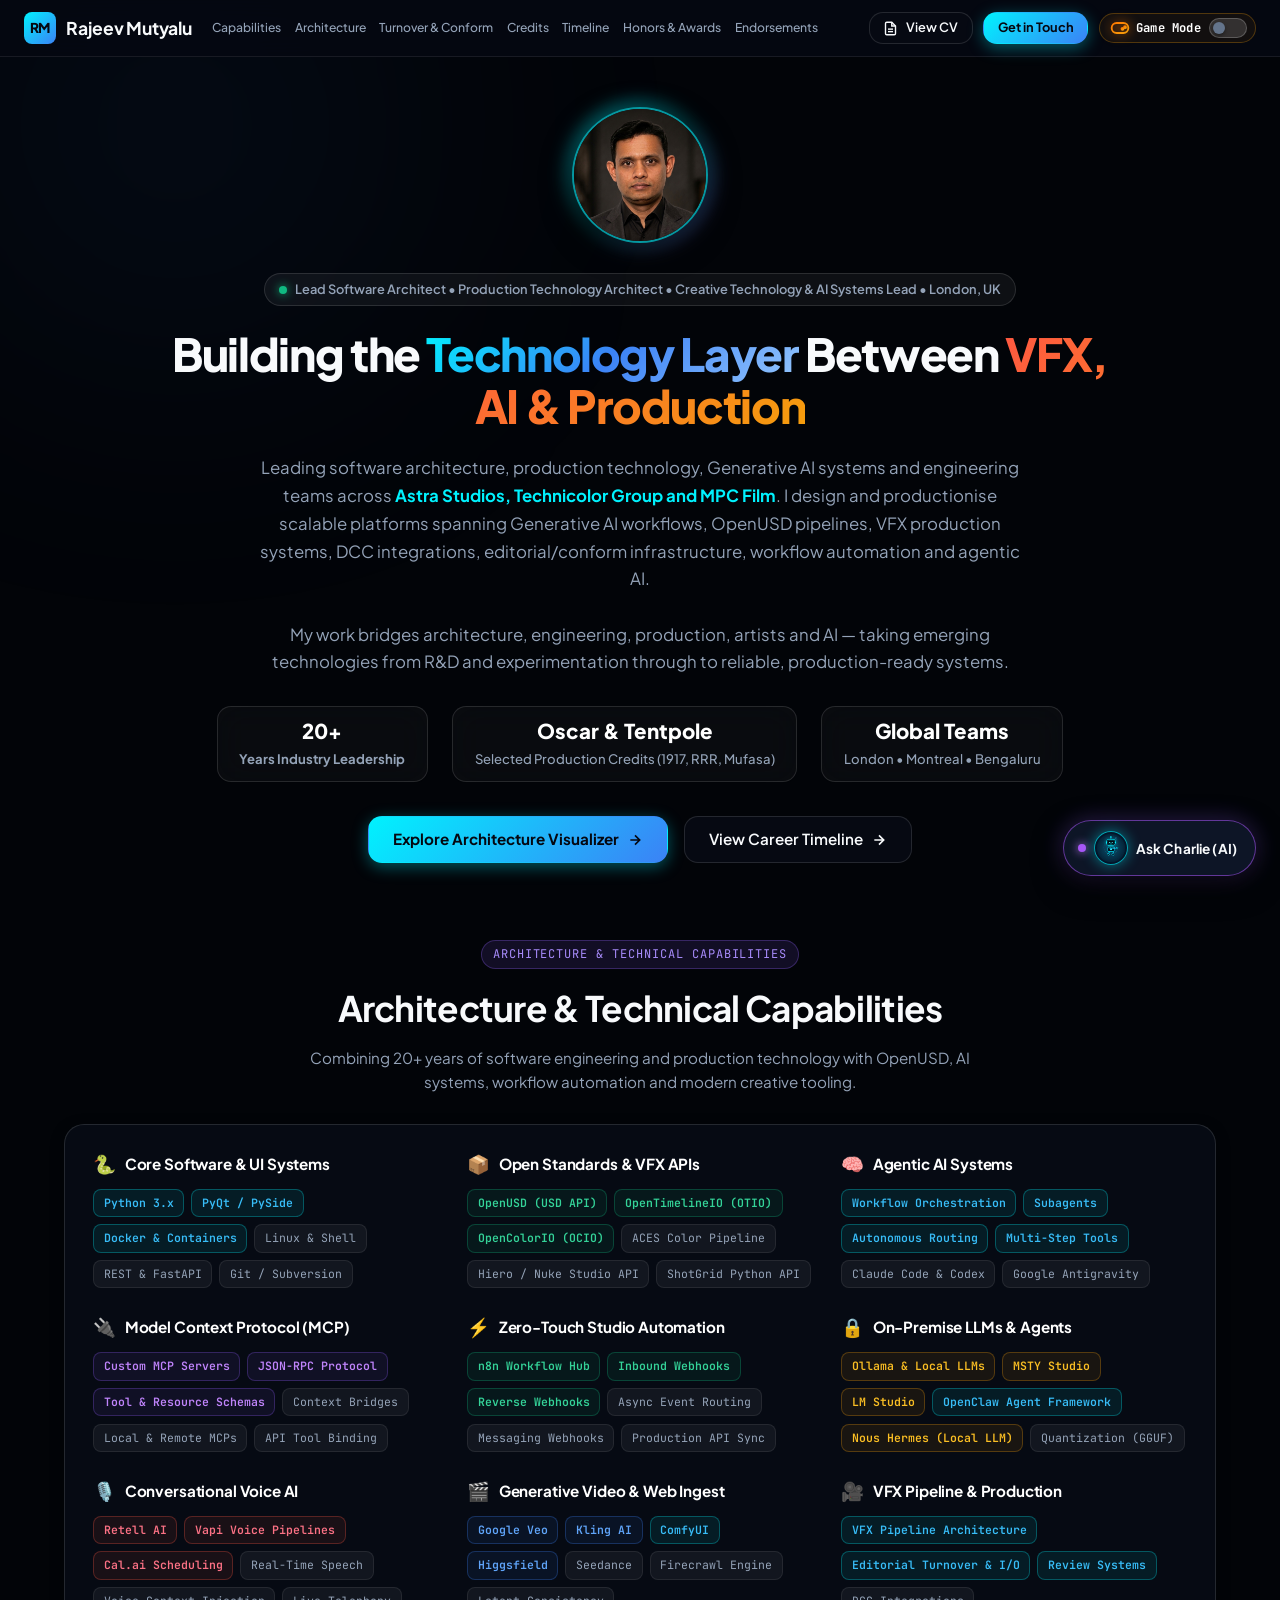
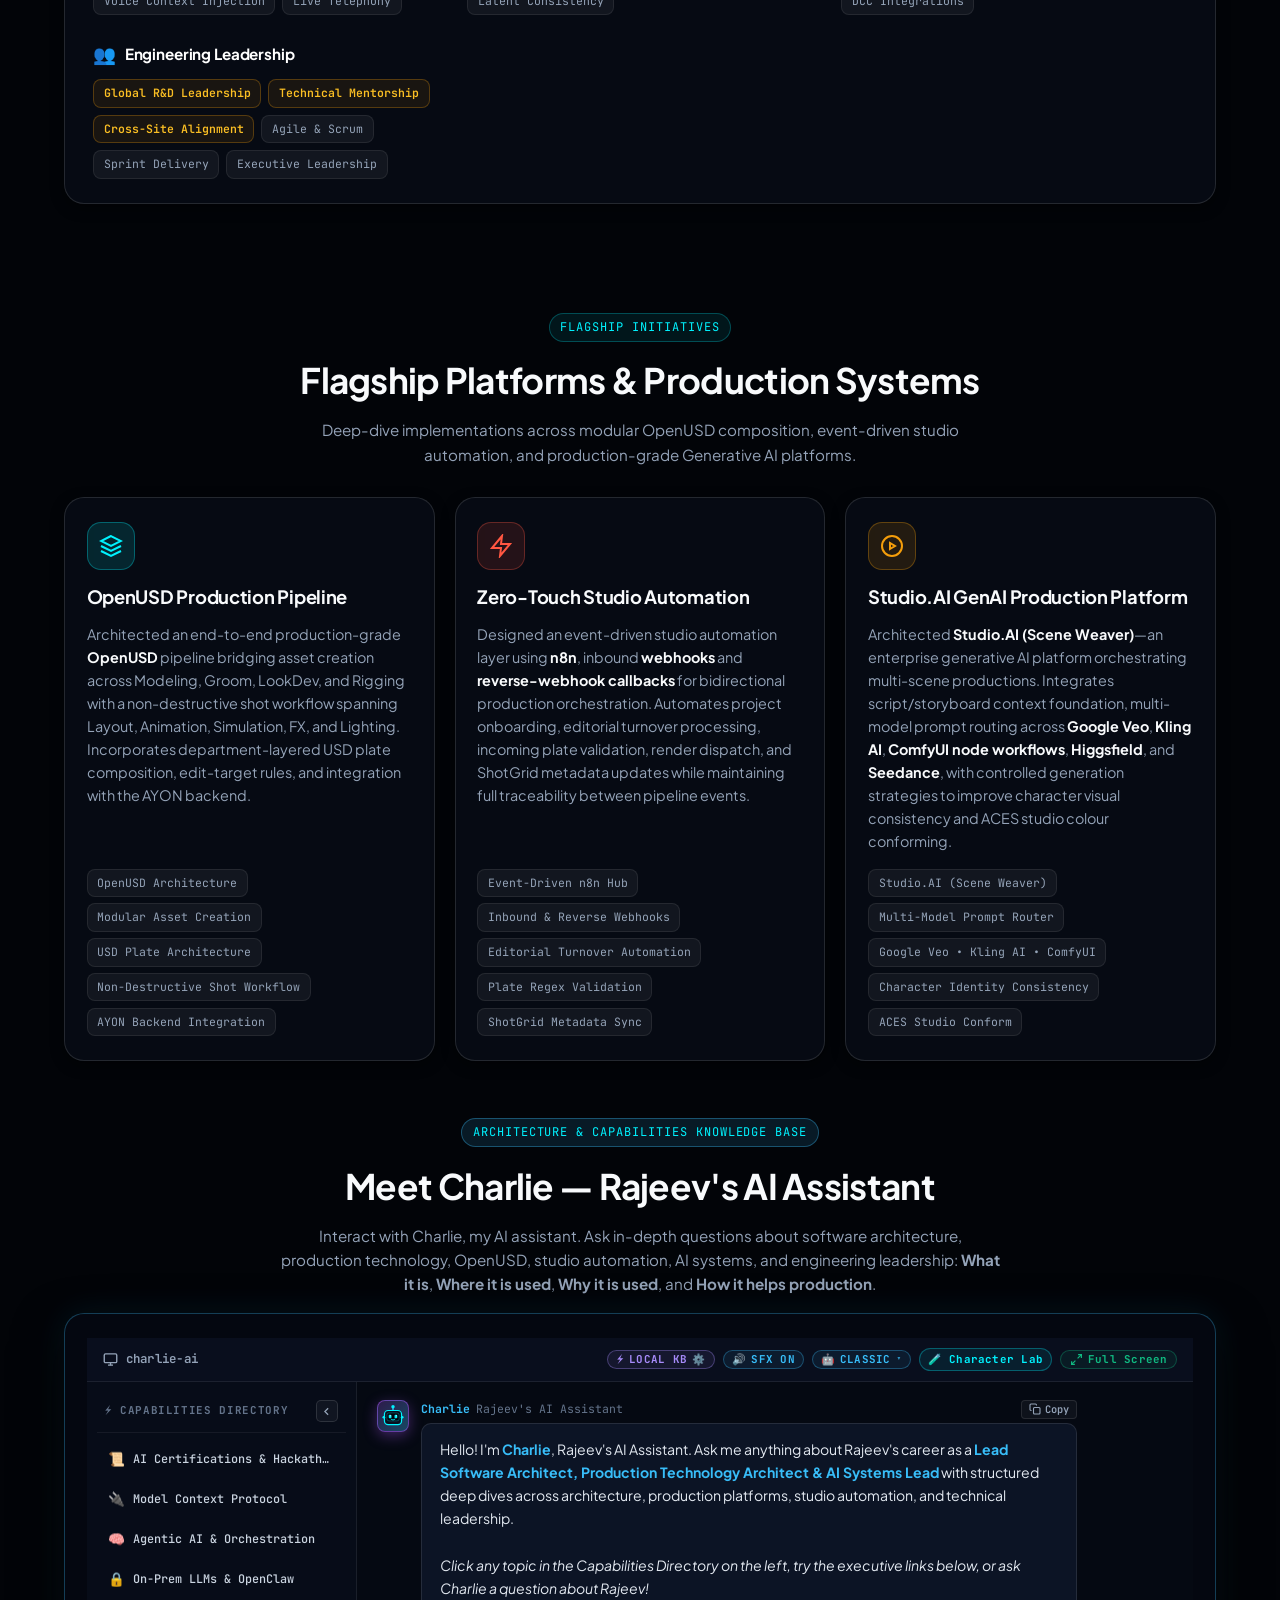
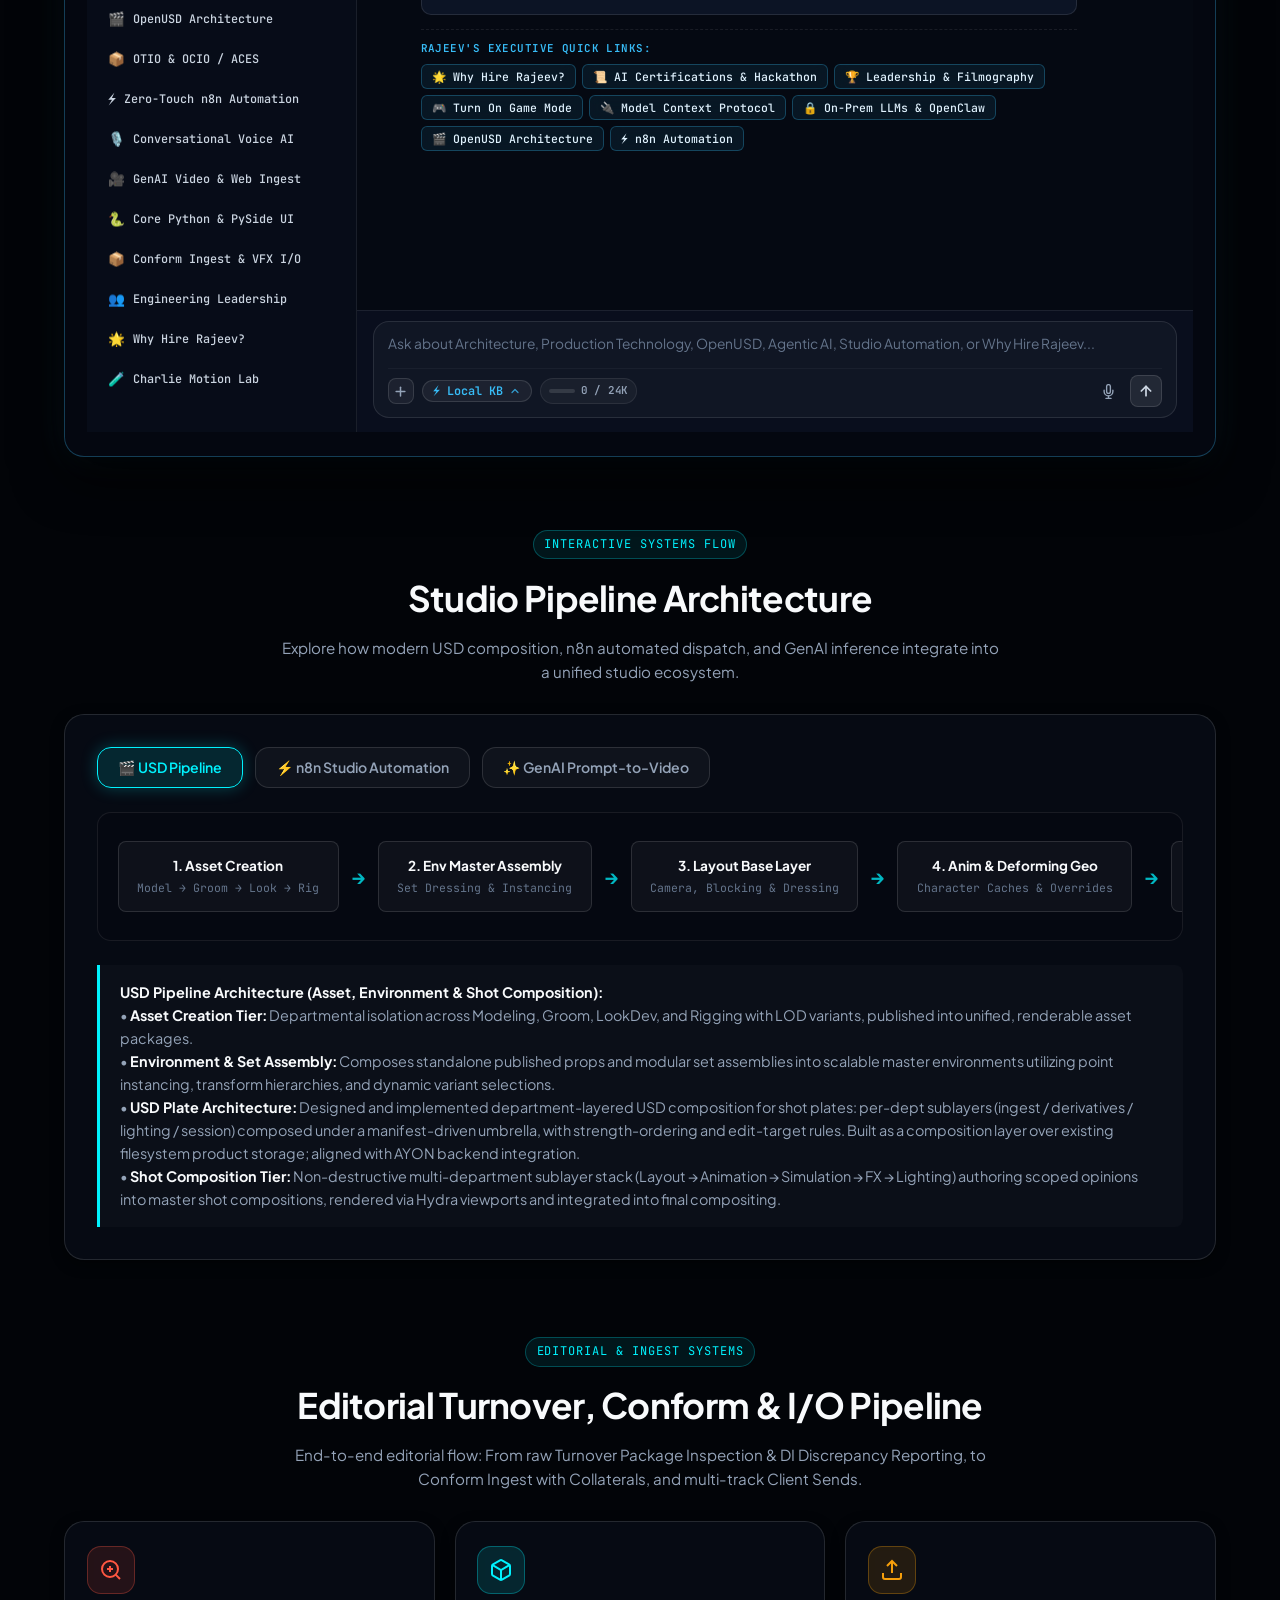
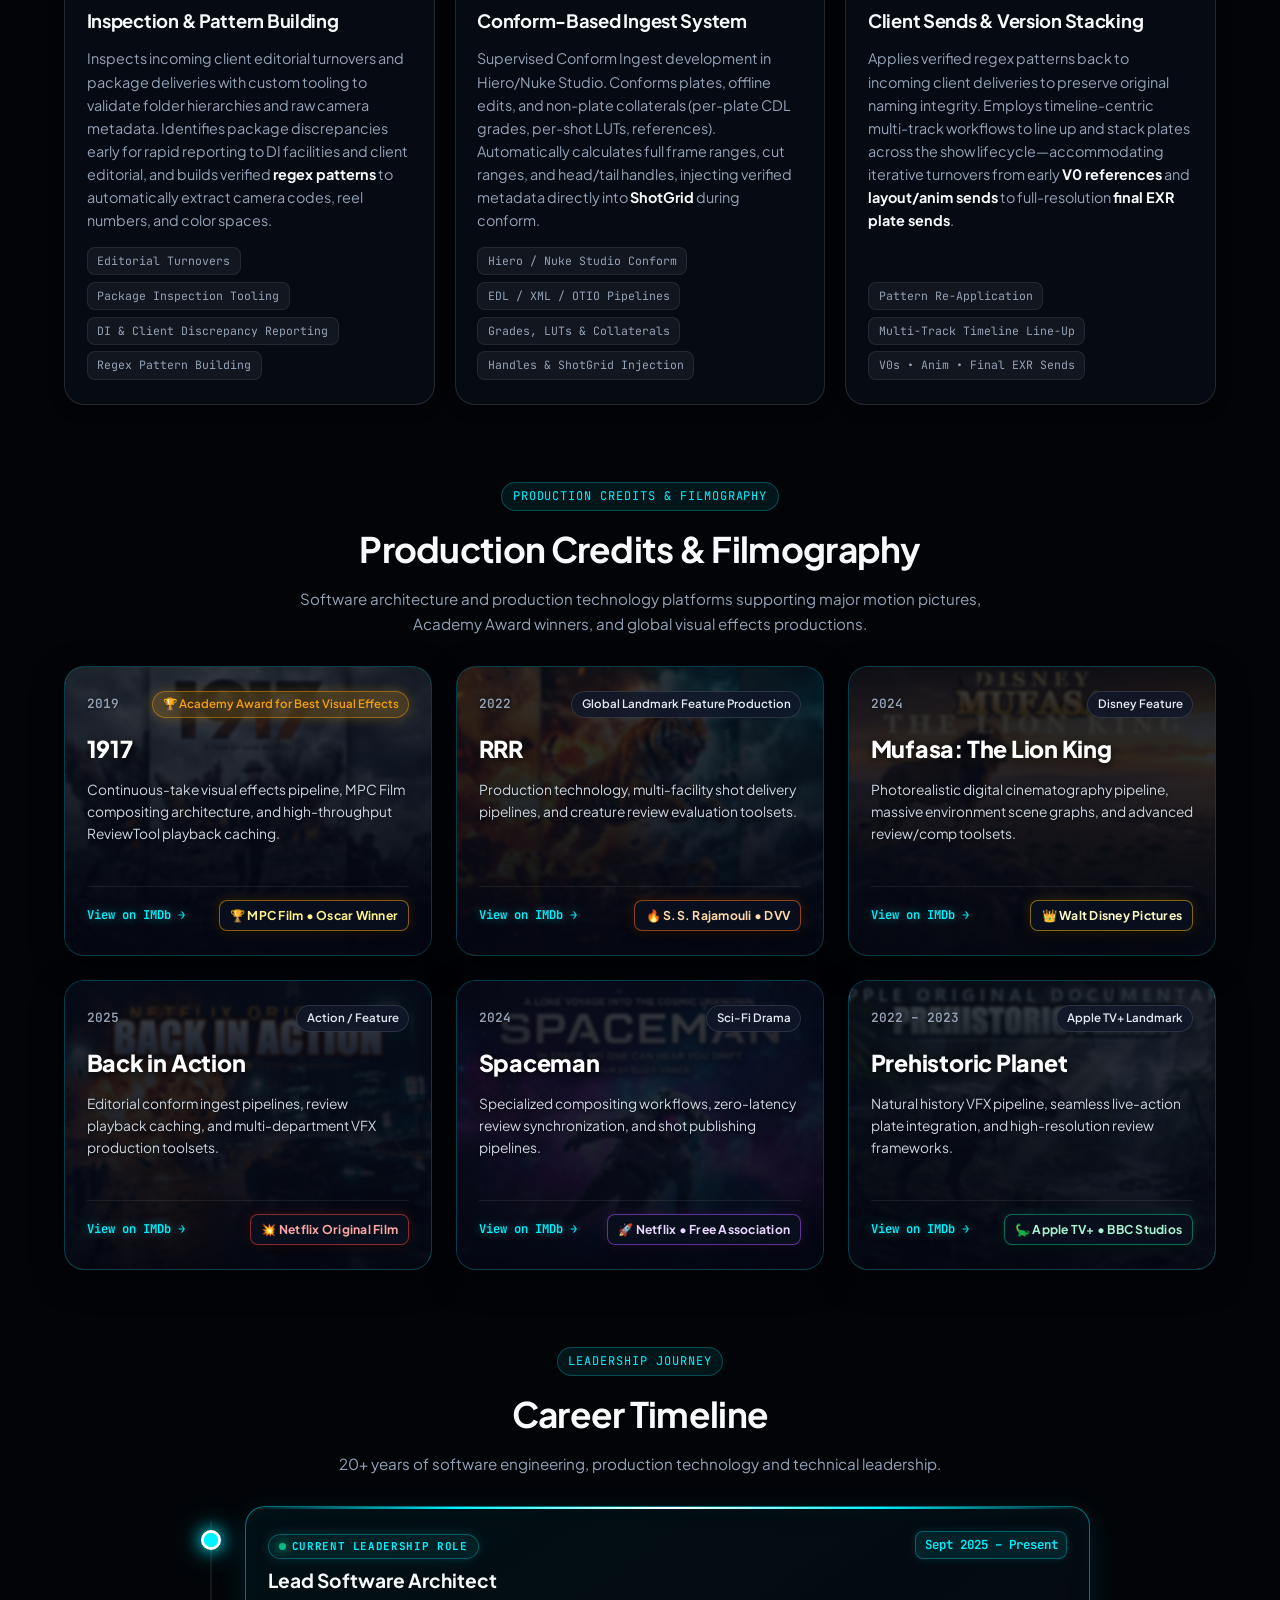
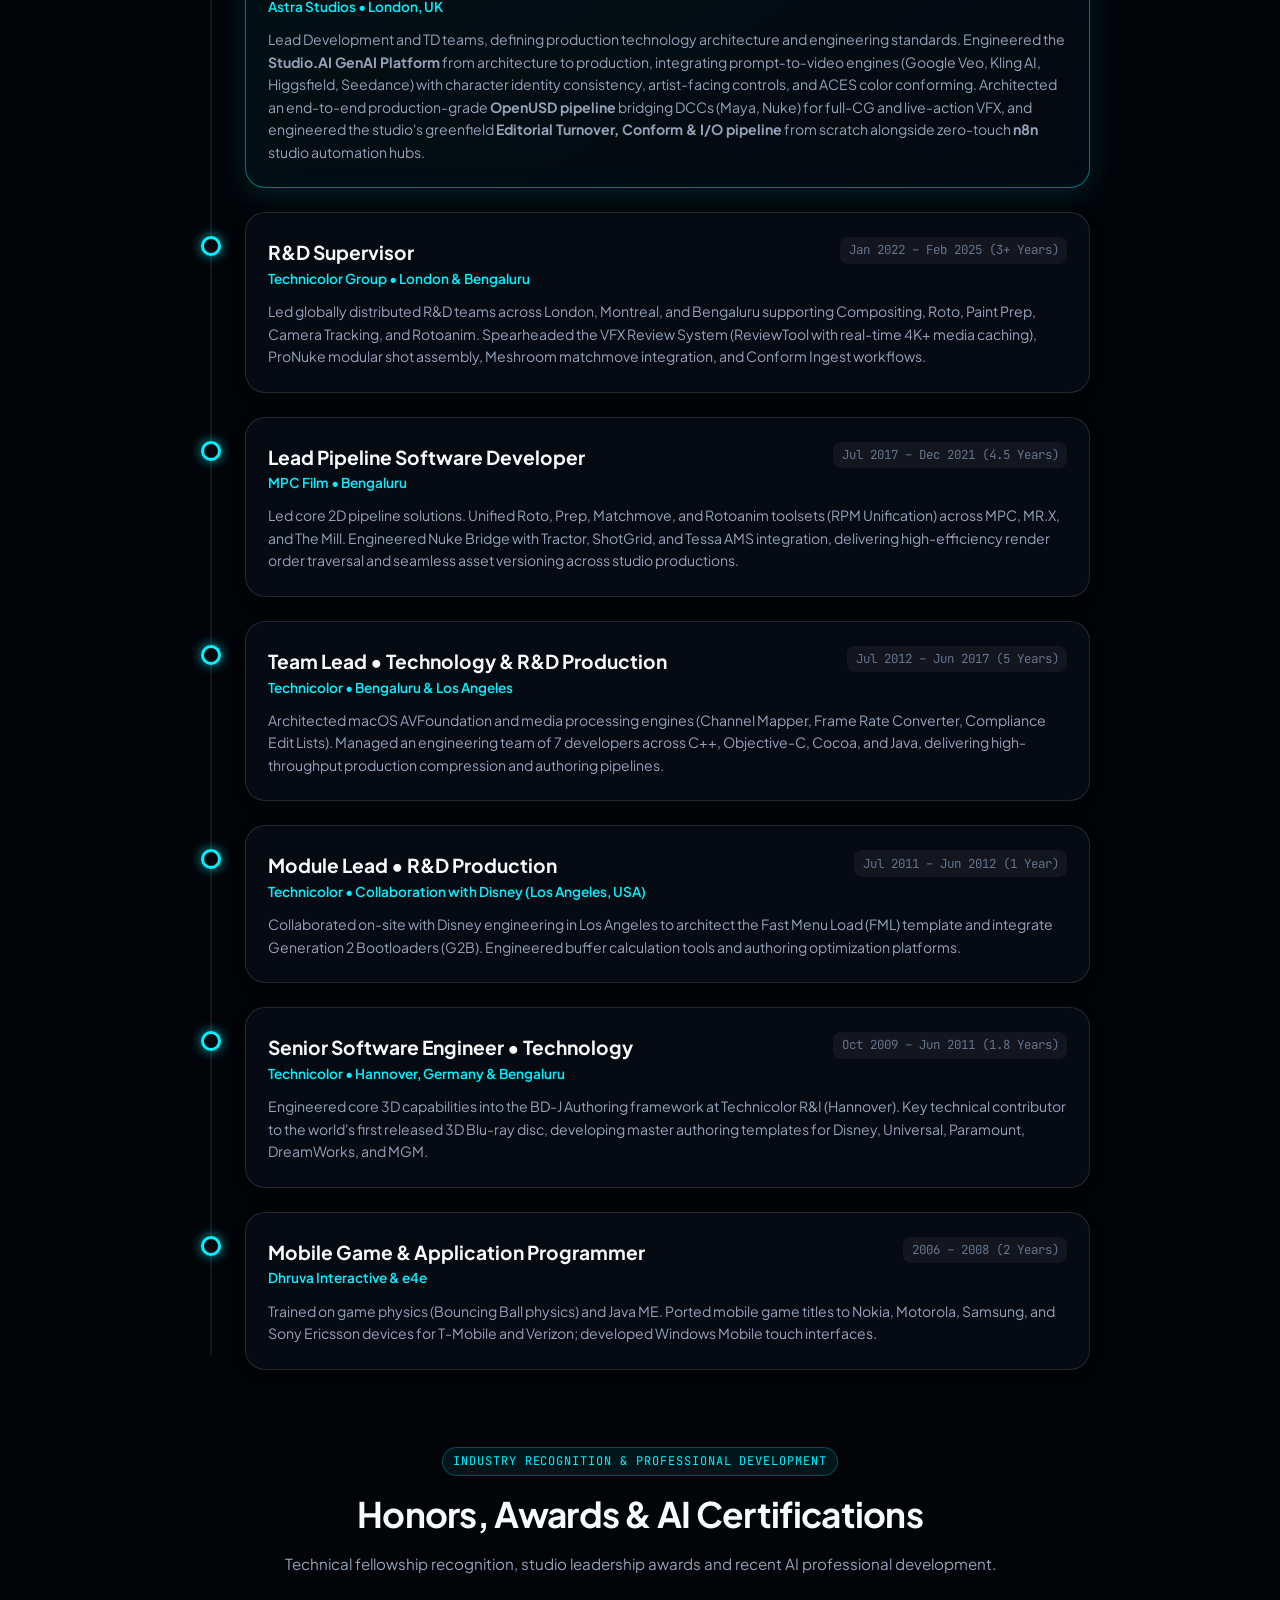
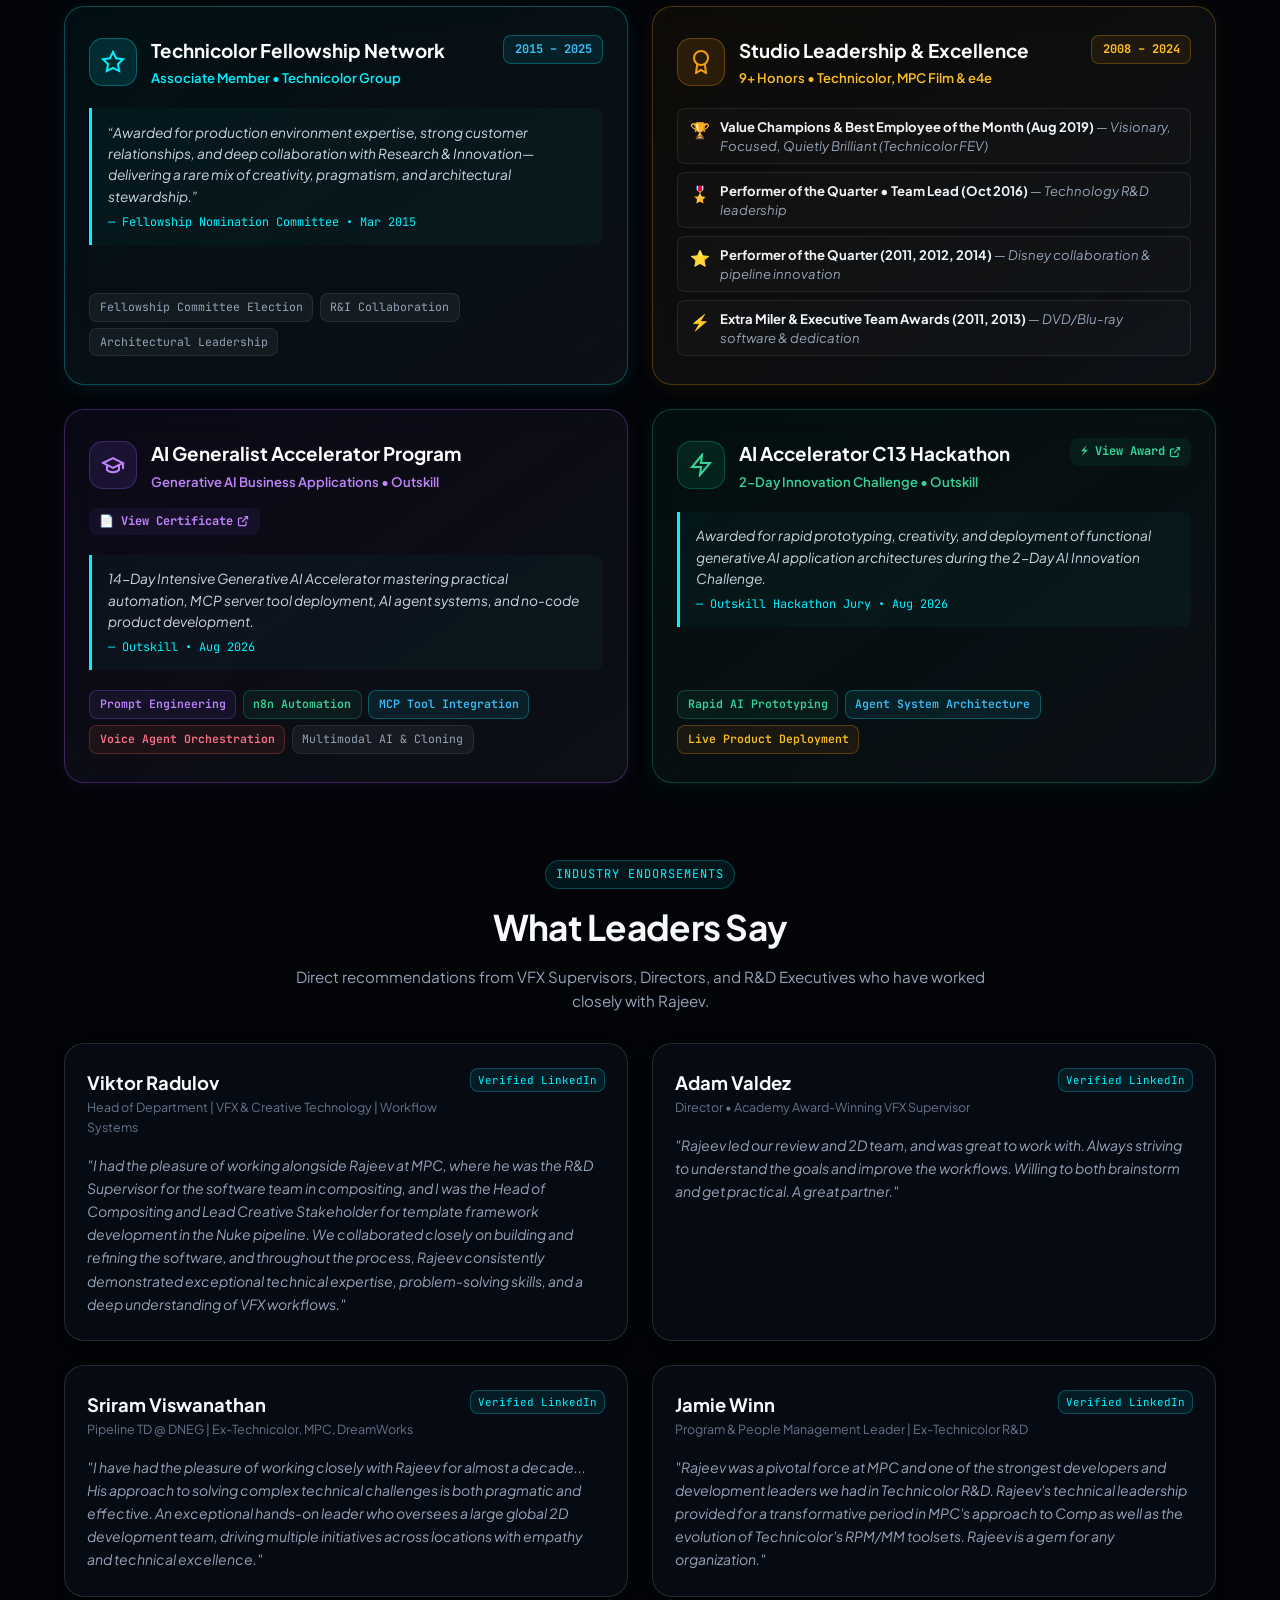
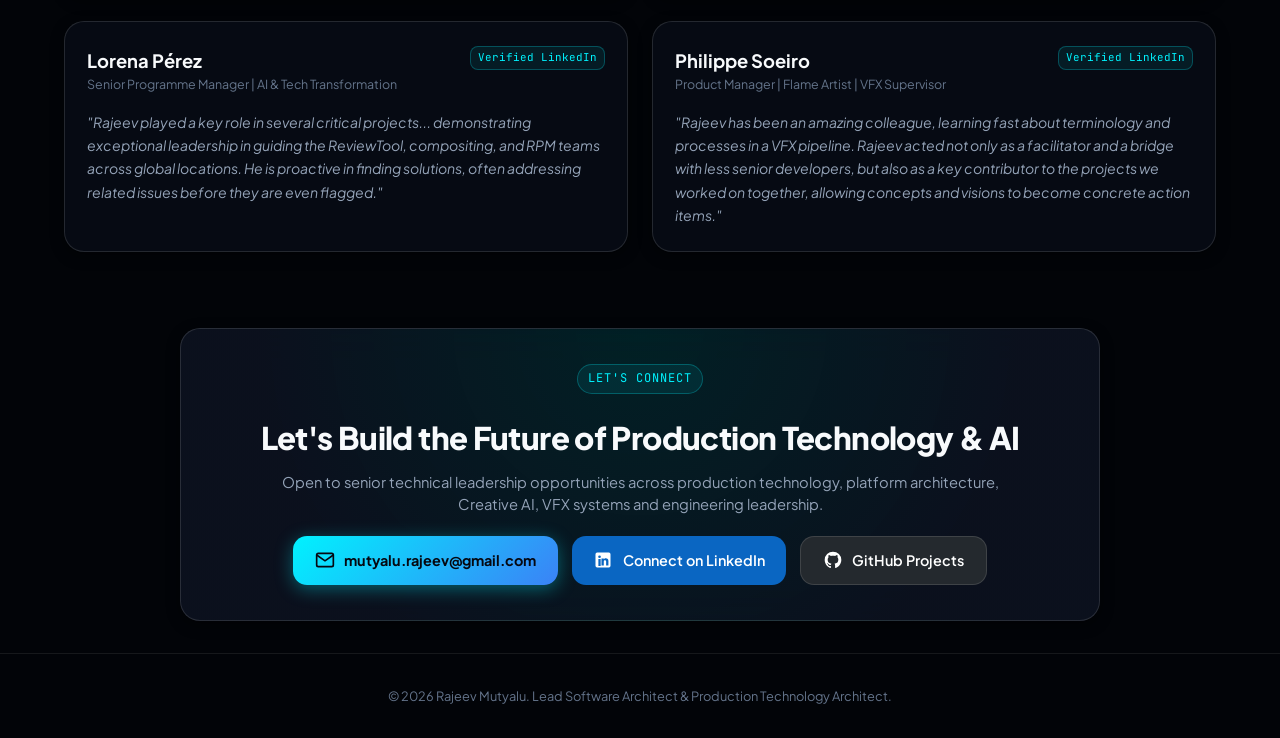
==== index.html @ 0cccd83c "release: v5.1-stable - Full HD & Zoom tolerance, fine-pointer desktop detection, non-finite canvas p" ====
<!DOCTYPE html>
<html lang="en">

<head>
  <meta charset="UTF-8" />
  <meta name="viewport" content="width=device-width, initial-scale=1.0" />
  <title>Rajeev Mutyalu — AI Workflows Architect &amp; Creative Technology Lead | VFX &amp; GenAI Systems Architect</title>
  <meta name="description"
    content="Official Portfolio &amp; Systems Showcase of Rajeev Mutyalu: AI Workflows Architect, Creative Technology Lead &amp; Systems Specialist bridging 20+ years of VFX production technology with frontier Generative AI video platforms (Studio.AI, Google Veo, Kling AI, Higgsfield, Seedance), OpenUSD systems, and studio automation." />

  <!-- Fonts -->
  <link rel="preconnect" href="https://fonts.googleapis.com" />
  <link rel="preconnect" href="https://fonts.gstatic.com" crossorigin />
  <link
    href="https://fonts.googleapis.com/css2?family=JetBrains+Mono:wght@400;500;600;700&family=Outfit:wght@500;600;700;800&family=Plus+Jakarta+Sans:wght@400;500;600;700;800&display=swap"
    rel="stylesheet" />

  <!-- Comprehensive Favicons for Browser Tab, Address Bar & Bookmarks -->
  <link rel="icon" type="image/png" sizes="32x32" href="favicon-32x32.png" />
  <link rel="icon" type="image/png" sizes="16x16" href="favicon-16x16.png" />
  <link rel="shortcut icon" href="favicon.ico" />
  <link rel="apple-touch-icon" sizes="180x180" href="apple-touch-icon.png" />
  <link rel="manifest" href="site.webmanifest" />
  <meta name="theme-color" content="#06080e" />

  <link rel="stylesheet" href="style.css?v=202" />
  <link rel="prefetch" href="cv.html" />

  <!-- Navigation & Scroll Position Guard: Always land cleanly on the first page when returning from CV, Charlie Lab, or Full Screen -->
  <script>
    if ('scrollRestoration' in history) {
      history.scrollRestoration = 'manual';
    }
    (function () {
      try {
        var returnTop = (sessionStorage.getItem('portfolio_return_top') === 'true');
        var ref = document.referrer || '';
        var fromCvOrLab = (ref.indexOf('cv.html') !== -1 || ref.indexOf('charlie-lab.html') !== -1);
        if (returnTop || fromCvOrLab || window.location.hash === '#hero' || window.location.search.indexOf('top=1') !== -1) {
          sessionStorage.removeItem('portfolio_return_top');
          document.documentElement.classList.add('instant-scroll');
          window.scrollTo(0, 0);
          document.documentElement.scrollTop = 0;
          document.addEventListener('DOMContentLoaded', function () {
            window.scrollTo(0, 0);
            document.documentElement.scrollTop = 0;
            setTimeout(function () {
              document.documentElement.classList.remove('instant-scroll');
            }, 120);
          });
        }
      } catch (e) {}
    })();

    (function () {
      var isLocal = (
        window.location.hostname === 'localhost' ||
        window.location.hostname === '127.0.0.1' ||
        window.location.hostname === '[::1]' ||
        window.location.protocol === 'file:' ||
        !window.location.hostname ||
        window.location.hostname.endsWith('.local') ||
        window.location.hostname.indexOf('192.168.') !== -1 ||
        window.location.hostname.indexOf('10.0.') !== -1 ||
        window.location.search.indexOf('simulator=1') !== -1 ||
        window.location.search.indexOf('sim=1') !== -1 ||
        window.location.search.indexOf('local=1') !== -1
      );
      if (isLocal) {
        document.documentElement.classList.add('is-local-build');
      }
    })();
  </script>
</head>

<body>
  <!-- =========================================================================
       ✨ Interactive Comet Cascade Canvas Background (Inspired by getdesign.md)
       ========================================================================= -->
  <canvas id="cometCanvas" class="fx-disabled"></canvas>
  <!-- Cyber Charlie Foreground Mascot & Combat Canvas (Always On Top) -->
  <canvas id="charlieCanvas"></canvas>

  <!-- Ambient Background Glows -->
  <div class="ambient-glow glow-top-left"></div>
  <div class="ambient-glow glow-bottom-right"></div>

  <!-- =========================================================================
       Navigation Header (Standard & Mobile Responsive)
       ========================================================================= -->
  <header class="navbar">
    <div class="nav-container">
      <a href="#hero" class="nav-logo">
        <span class="logo-badge">RM</span>
        <span class="logo-text">Rajeev Mutyalu</span>
      </a>

      <nav class="nav-links">
        <a href="#initiatives" class="nav-link">Capabilities</a>
        <a href="#architecture" class="nav-link">Architecture</a>
        <a href="#conform" class="nav-link">Turnover &amp; Conform</a>
        <a href="#films" class="nav-link">Credits</a>
        <a href="#experience" class="nav-link">Timeline</a>
        <a href="#awards" class="nav-link">Honors &amp; Awards</a>
        <a href="#endorsements" class="nav-link">Endorsements</a>
      </nav>

      <div class="nav-actions">
        <!-- Curriculum Vitae Modal Trigger -->
        <button type="button" class="btn btn-secondary btn-sm nav-cv-btn" id="navCvTrigger" title="Select Curriculum Vitae Focus" aria-haspopup="dialog">
          <svg width="15" height="15" viewBox="0 0 24 24" fill="none" stroke="currentColor" stroke-width="2.2">
            <path d="M14 2H6a2 2 0 0 0-2 2v16a2 2 0 0 0 2 2h12a2 2 0 0 0 2-2V8z"></path>
            <polyline points="14 2 14 8 20 8"></polyline>
            <line x1="16" y1="13" x2="8" y2="13"></line>
            <line x1="16" y1="17" x2="8" y2="17"></line>
          </svg>
          <span>View CV</span>
        </button>
        <a href="#contact" class="btn btn-primary btn-sm">Get in Touch</a>
        <button type="button" class="fx-switch-wrapper" id="fxSwitchWrapper" title="Toggle Interactive Cosmic Game Mode"
          aria-label="Toggle Interactive Cosmic Game Mode">
          <span class="fx-hint-badge">
            <svg class="fx-joy-icon" width="20" height="20" viewBox="0 0 24 24" fill="none" stroke="url(#joyOrangeGrad)"
              stroke-width="2.2" stroke-linecap="round" stroke-linejoin="round">
              <defs>
                <linearGradient id="joyOrangeGrad" x1="0%" y1="0%" x2="100%" y2="100%">
                  <stop offset="0%" stop-color="#ff7a00" />
                  <stop offset="100%" stop-color="#f59e0b" />
                </linearGradient>
              </defs>
              <line x1="6" y1="12" x2="10" y2="12"></line>
              <line x1="8" y1="10" x2="8" y2="14"></line>
              <circle cx="15" cy="13" r="1.2" fill="#f59e0b"></circle>
              <circle cx="18" cy="11" r="1.2" fill="#ff7a00"></circle>
              <rect x="2" y="6" width="20" height="12" rx="6"></rect>
            </svg>
            <span>Game Mode</span>
          </span>
          <span class="fx-slider-switch" id="navFxToggle">
            <span class="fx-slider-knob"></span>
          </span>
        </button>
        <button type="button" class="mobile-nav-toggle" id="mobileNavToggle" aria-label="Toggle Navigation Menu"
          aria-expanded="false">
          <span class="nav-bar-icon">&#9776;</span>
        </button>
      </div>
    </div>

    <!-- Mobile Navigation Drawer -->
    <div class="mobile-nav-drawer" id="mobileNavDrawer">
      <div class="mobile-nav-content">
        <div class="mobile-nav-group-title mobile-nav-cv-header">CURRICULUM VITAE TRACKS</div>
        <a href="cv.html?track=ai" class="mobile-nav-link cv-highlight-link mobile-nav-cv-track">
          <span>🧠 AI &amp; Creative Technology Systems</span>
        </a>
        <a href="cv.html?track=vfx" class="mobile-nav-link cv-highlight-link mobile-nav-cv-track">
          <span>🎬 Production Technology &amp; Architecture</span>
        </a>
        <div class="mobile-nav-group-title mobile-nav-sections-header">PORTFOLIO SECTIONS</div>
        <a href="#initiatives" class="mobile-nav-link">🏛️ Architecture &amp; Capabilities</a>
        <a href="#architecture" class="mobile-nav-link">🎬 Architecture Flow</a>
        <a href="#conform" class="mobile-nav-link">📦 Conform Ingest</a>
        <a href="#films" class="mobile-nav-link">🏆 Credits &amp; Filmography</a>
        <a href="#experience" class="mobile-nav-link">⏳ Career Timeline</a>
        <a href="#awards" class="mobile-nav-link">🏆 Honors &amp; Awards</a>
        <a href="#endorsements" class="mobile-nav-link">⭐ Endorsements</a>
        <a href="#contact" class="mobile-nav-link">📬 Get in Touch</a>
      </div>
    </div>
  </header>

  <!-- Creative Frozen Section HUD (Active Section Title Freeze) -->
  <div id="frozenSectionHUD" class="frozen-section-hud" aria-hidden="true" title="Click to scroll to top of section">
    <div class="hud-pill-inner">
      <span class="hud-radar-dot">
        <span class="hud-pulse-ring"></span>
      </span>
      <span class="hud-prefix">Active Section</span>
      <span class="hud-divider">//</span>
      <span id="hudSectionTitle" class="hud-title">What Leaders Say</span>
      <div class="hud-progress-bar">
        <div id="hudProgressFill" class="hud-progress-fill"></div>
      </div>
    </div>
  </div>

  <!-- Hero Section -->
  <section class="hero-section" id="hero">
    <div class="hero-content">
      <!-- Profile Photo & Status -->
      <div class="hero-avatar-wrapper">
        <div class="avatar-glow"></div>
        <a href="https://rajeev-mutyalu.github.io/portfolio-website/profile.jpg" download="Rajeev-Mutyalu-Executive-Portrait.jpg" class="hero-avatar-link"
          title="Click to Download High-Resolution Studio Portrait (1024x1024 JPG)">
          <img src="profile.jpg?v=22" alt="Rajeev Mutyalu" class="hero-avatar" />
        </a>
      </div>

      <div class="status-pill">
        <span class="status-dot pulse"></span>
        <span>Lead Software Architect &bull; Production Technology Architect &bull; Creative Technology &amp; AI Systems Lead &bull; London, UK</span>
      </div>

      <h1 class="hero-title">
        Building the <span class="gradient-text">Technology Layer</span> Between <span
          class="gradient-accent">VFX, AI &amp; Production</span>
      </h1>

      <p class="hero-sub">
        Leading software architecture, production technology, Generative AI systems and engineering teams across <strong>Astra Studios, Technicolor Group and MPC Film</strong>. I design and productionise scalable platforms spanning Generative AI workflows, OpenUSD pipelines, VFX production systems, DCC integrations, editorial/conform infrastructure, workflow automation and agentic AI.
        <br /><br />
        My work bridges architecture, engineering, production, artists and AI &mdash; taking emerging technologies from R&amp;D and experimentation through to reliable, production-ready systems.
      </p>

      <div class="hero-badges">
        <div class="metric-chip">
          <span class="metric-num">20+</span>
          <span class="metric-txt"><strong>Years Industry Leadership</strong></span>
        </div>
        <div class="metric-chip">
          <span class="metric-num">Oscar &amp; Tentpole</span>
          <span class="metric-txt">Selected Production Credits (1917, RRR, Mufasa)</span>
        </div>
        <div class="metric-chip">
          <span class="metric-num">Global Teams</span>
          <span class="metric-txt">London &bull; Montreal &bull; Bengaluru</span>
        </div>
      </div>

      <div class="hero-cta-group">
        <a href="#architecture" class="btn btn-primary btn-lg">
          <span>Explore Architecture Visualizer</span>
          <svg width="16" height="16" viewBox="0 0 24 24" fill="none" stroke="currentColor" stroke-width="2.5">
            <path d="M5 12h14M12 5l7 7-7 7" />
          </svg>
        </a>
        <a href="#experience" class="btn btn-secondary btn-lg">
          <span>View Career Timeline</span>
          <svg width="16" height="16" viewBox="0 0 24 24" fill="none" stroke="currentColor" stroke-width="2.5">
            <path d="M5 12h14M12 5l7 7-7 7" />
          </svg>
        </a>
      </div>
    </div>
  </section>

  <!-- Architecture & Technical Capabilities Hub -->
  <section class="section-container" id="initiatives">
    <div class="section-header">
      <div class="tag-label"
        style="background: rgba(139, 92, 246, 0.12); color: #a78bfa; border-color: rgba(139, 92, 246, 0.3);">Architecture &amp; Technical Capabilities</div>
      <h2 class="section-title">Architecture &amp; Technical Capabilities</h2>
      <p class="section-desc">Combining 20+ years of software engineering and production technology with OpenUSD, AI systems, workflow automation and modern creative tooling.</p>
    </div>

    <!-- Tier 1: 8-Category Skills & Tech Matrix -->
    <div class="glass-card ai-stack-matrix" style="padding: 1.5rem 1.75rem; margin-bottom: 2rem;">
      <div class="ai-stack-grid">

        <!-- Category 1: Core Software Engineering -->
        <div class="ai-stack-col">
          <div class="ai-stack-category">
            <span class="ai-cat-icon">🐍</span>
            <h4>Core Software &amp; UI Systems</h4>
          </div>
          <div class="ai-pill-group">
            <span class="pill pill-cyan">Python 3.x</span>
            <span class="pill pill-cyan">PyQt / PySide</span>
            <span class="pill pill-cyan">Docker &amp; Containers</span>
            <span class="pill">Linux &amp; Shell</span>
            <span class="pill">REST &amp; FastAPI</span>
            <span class="pill">Git / Subversion</span>
          </div>
        </div>

        <!-- Category 2: VFX Open Standards -->
        <div class="ai-stack-col">
          <div class="ai-stack-category">
            <span class="ai-cat-icon">📦</span>
            <h4>Open Standards &amp; VFX APIs</h4>
          </div>
          <div class="ai-pill-group">
            <span class="pill pill-emerald">OpenUSD (USD API)</span>
            <span class="pill pill-emerald">OpenTimelineIO (OTIO)</span>
            <span class="pill pill-emerald">OpenColorIO (OCIO)</span>
            <span class="pill">ACES Color Pipeline</span>
            <span class="pill">Hiero / Nuke Studio API</span>
            <span class="pill">ShotGrid Python API</span>
          </div>
        </div>

        <!-- Category 3: Agentic AI Systems -->
        <div class="ai-stack-col">
          <div class="ai-stack-category">
            <span class="ai-cat-icon">🧠</span>
            <h4>Agentic AI Systems</h4>
          </div>
          <div class="ai-pill-group">
            <span class="pill pill-cyan">Workflow Orchestration</span>
            <span class="pill pill-cyan">Subagents</span>
            <span class="pill pill-cyan">Autonomous Routing</span>
            <span class="pill pill-cyan">Multi-Step Tools</span>
            <span class="pill">Claude Code &amp; Codex</span>
            <span class="pill">Google Antigravity</span>
          </div>
        </div>

        <!-- Category 4: MCP Ecosystem -->
        <div class="ai-stack-col">
          <div class="ai-stack-category">
            <span class="ai-cat-icon">🔌</span>
            <h4>Model Context Protocol (MCP)</h4>
          </div>
          <div class="ai-pill-group">
            <span class="pill pill-violet">Custom MCP Servers</span>
            <span class="pill pill-violet">JSON-RPC Protocol</span>
            <span class="pill pill-violet">Tool &amp; Resource Schemas</span>
            <span class="pill">Context Bridges</span>
            <span class="pill">Local &amp; Remote MCPs</span>
            <span class="pill">API Tool Binding</span>
          </div>
        </div>

        <!-- Category 5: Zero-Touch Automation -->
        <div class="ai-stack-col">
          <div class="ai-stack-category">
            <span class="ai-cat-icon">⚡</span>
            <h4>Zero-Touch Studio Automation</h4>
          </div>
          <div class="ai-pill-group">
            <span class="pill pill-emerald">n8n Workflow Hub</span>
            <span class="pill pill-emerald">Inbound Webhooks</span>
            <span class="pill pill-emerald">Reverse Webhooks</span>
            <span class="pill">Async Event Routing</span>
            <span class="pill">Messaging Webhooks</span>
            <span class="pill">Production API Sync</span>
          </div>
        </div>

        <!-- Category 6: Private On-Premise LLMs -->
        <div class="ai-stack-col">
          <div class="ai-stack-category">
            <span class="ai-cat-icon">🔒</span>
            <h4>On-Premise LLMs &amp; Agents</h4>
          </div>
          <div class="ai-pill-group">
            <span class="pill pill-amber">Ollama &amp; Local LLMs</span>
            <span class="pill pill-amber">MSTY Studio</span>
            <span class="pill pill-amber">LM Studio</span>
            <span class="pill pill-cyan">OpenClaw Agent Framework</span>
            <span class="pill pill-amber">Nous Hermes (Local LLM)</span>
            <span class="pill">Quantization (GGUF)</span>
          </div>
        </div>

        <!-- Category 7: Conversational Voice AI -->
        <div class="ai-stack-col">
          <div class="ai-stack-category">
            <span class="ai-cat-icon">🎙️</span>
            <h4>Conversational Voice AI</h4>
          </div>
          <div class="ai-pill-group">
            <span class="pill pill-coral">Retell AI</span>
            <span class="pill pill-coral">Vapi Voice Pipelines</span>
            <span class="pill pill-coral">Cal.ai Scheduling</span>
            <span class="pill">Real-Time Speech</span>
            <span class="pill">Voice Context Injection</span>
            <span class="pill">Live Telephony</span>
          </div>
        </div>

        <!-- Category 8: Video Gen & Scraping -->
        <div class="ai-stack-col">
          <div class="ai-stack-category">
            <span class="ai-cat-icon">🎬</span>
            <h4>Generative Video &amp; Web Ingest</h4>
          </div>
          <div class="ai-pill-group">
            <span class="pill pill-blue">Google Veo</span>
            <span class="pill pill-blue">Kling AI</span>
            <span class="pill pill-cyan">ComfyUI</span>
            <span class="pill pill-blue">Higgsfield</span>
            <span class="pill">Seedance</span>
            <span class="pill">Firecrawl Engine</span>
            <span class="pill">Latent Consistency</span>
          </div>
        </div>

        <!-- Category 9: VFX Pipeline & Production Systems -->
        <div class="ai-stack-col">
          <div class="ai-stack-category">
            <span class="ai-cat-icon">🎥</span>
            <h4>VFX Pipeline &amp; Production</h4>
          </div>
          <div class="ai-pill-group">
            <span class="pill pill-cyan">VFX Pipeline Architecture</span>
            <span class="pill pill-cyan">Editorial Turnover &amp; I/O</span>
            <span class="pill pill-cyan">Review Systems</span>
            <span class="pill">DCC Integrations</span>
          </div>
        </div>

        <!-- Category 10: Engineering Leadership & Mentorship -->
        <div class="ai-stack-col">
          <div class="ai-stack-category">
            <span class="ai-cat-icon">👥</span>
            <h4>Engineering Leadership</h4>
          </div>
          <div class="ai-pill-group">
            <span class="pill pill-amber">Global R&amp;D Leadership</span>
            <span class="pill pill-amber">Technical Mentorship</span>
            <span class="pill pill-amber">Cross-Site Alignment</span>
            <span class="pill">Agile &amp; Scrum</span>
            <span class="pill">Sprint Delivery</span>
            <span class="pill">Executive Leadership</span>
          </div>
        </div>

      </div>
    </div>
  </section>

  <!-- Flagship Architecture & Production Initiatives -->
  <section class="section-container" id="flagship-platforms">
    <div class="section-header">
      <div class="tag-label"
        style="background: rgba(0, 242, 254, 0.08); color: var(--accent-cyan); border-color: rgba(0, 242, 254, 0.25);">
        Flagship Initiatives</div>
      <h2 class="section-title">Flagship Platforms &amp; Production Systems</h2>
      <p class="section-desc">Deep-dive implementations across modular OpenUSD composition, event-driven studio automation, and production-grade Generative AI platforms.</p>
    </div>

    <!-- Tier 2: 3 Deep-Dive Architecture Case Studies -->
    <div class="grid-3">
      <!-- Card 1: USD Pipeline -->
      <div class="feature-card glass-card">
        <div class="card-icon icon-cyan">
          <svg width="24" height="24" viewBox="0 0 24 24" fill="none" stroke="currentColor" stroke-width="2">
            <polygon points="12 2 2 7 12 12 22 7 12 2"></polygon>
            <polyline points="2 17 12 22 22 17"></polyline>
            <polyline points="2 12 12 17 22 12"></polyline>
          </svg>
        </div>
        <h3>OpenUSD Production Pipeline</h3>
        <p class="card-text">
          Architected an end-to-end production-grade <strong>OpenUSD</strong> pipeline bridging asset creation across Modeling, Groom, LookDev, and Rigging with a non-destructive shot workflow spanning Layout, Animation, Simulation, FX, and Lighting. Incorporates department-layered USD plate composition, edit-target rules, and integration with the AYON backend.
        </p>
        <div class="card-tags">
          <span class="pill">OpenUSD Architecture</span>
          <span class="pill">Modular Asset Creation</span>
          <span class="pill">USD Plate Architecture</span>
          <span class="pill">Non-Destructive Shot Workflow</span>
          <span class="pill">AYON Backend Integration</span>
        </div>
      </div>

      <!-- Card 2: n8n Automation -->
      <div class="feature-card glass-card">
        <div class="card-icon icon-coral">
          <svg width="24" height="24" viewBox="0 0 24 24" fill="none" stroke="currentColor" stroke-width="2">
            <path d="M13 2L3 14h9l-1 8 10-12h-9l1-8z"></path>
          </svg>
        </div>
        <h3>Zero-Touch Studio Automation</h3>
        <p class="card-text">
          Designed an event-driven studio automation layer using <strong>n8n</strong>, inbound <strong>webhooks</strong> and <strong>reverse-webhook callbacks</strong> for bidirectional production orchestration. Automates project onboarding, editorial turnover processing, incoming plate validation, render dispatch, and ShotGrid metadata updates while maintaining full traceability between pipeline events.
        </p>
        <div class="card-tags">
          <span class="pill">Event-Driven n8n Hub</span>
          <span class="pill">Inbound &amp; Reverse Webhooks</span>
          <span class="pill">Editorial Turnover Automation</span>
          <span class="pill">Plate Regex Validation</span>
          <span class="pill">ShotGrid Metadata Sync</span>
        </div>
      </div>

      <!-- Card 3: GenAI Video Pipeline -->
      <div class="feature-card glass-card">
        <div class="card-icon icon-amber">
          <svg width="24" height="24" viewBox="0 0 24 24" fill="none" stroke="currentColor" stroke-width="2">
            <circle cx="12" cy="12" r="10"></circle>
            <path d="m10 15 5-3-5-3v6z"></path>
          </svg>
        </div>
        <h3>Studio.AI GenAI Production Platform</h3>
        <p class="card-text">
          Architected <strong>Studio.AI (Scene Weaver)</strong>&mdash;an enterprise generative AI platform orchestrating multi-scene productions. Integrates script/storyboard context foundation, multi-model prompt routing across <strong>Google Veo</strong>, <strong>Kling AI</strong>, <strong>ComfyUI node workflows</strong>, <strong>Higgsfield</strong>, and <strong>Seedance</strong>, with controlled generation strategies to improve character visual consistency and ACES studio colour conforming.
        </p>
        <div class="card-tags">
          <span class="pill">Studio.AI (Scene Weaver)</span>
          <span class="pill">Multi-Model Prompt Router</span>
          <span class="pill">Google Veo &bull; Kling AI &bull; ComfyUI</span>
          <span class="pill">Character Identity Consistency</span>
          <span class="pill">ACES Studio Conform</span>
        </div>
      </div>
    </div>
  </section>

  <!-- =========================================================================
       🤖 Interactive AI Assistant & Knowledge Base (Charlie)
       ========================================================================= -->
  <section class="section-container" id="ai-assistant">
    <div class="section-header">
      <div class="tag-label"
        style="background: rgba(56, 189, 248, 0.12); color: var(--accent-cyan); border-color: rgba(56, 189, 248, 0.35);">
        Architecture &amp; Capabilities Knowledge Base</div>
      <h2 class="section-title">Meet Charlie — Rajeev's AI Assistant</h2>
      <p class="section-desc">Interact with Charlie, my AI assistant. Ask in-depth questions about software architecture,
        production technology, OpenUSD, studio automation, AI systems, and engineering leadership: <strong>What it is</strong>,
        <strong>Where it is used</strong>, <strong>Why it is used</strong>, and <strong>How it helps production</strong>.</p>
    </div>

    <!-- AI Terminal Window -->
    <div class="ai-bot-terminal glass-card" id="charlie">
      <div class="ai-bot-header">
        <div class="ai-bot-title">
          <svg width="15" height="15" viewBox="0 0 24 24" fill="none" stroke="currentColor" stroke-width="2.2">
            <rect x="2" y="3" width="20" height="14" rx="2" ry="2"></rect>
            <line x1="8" y1="21" x2="16" y2="21"></line>
            <line x1="12" y1="17" x2="12" y2="21"></line>
          </svg>
          <span id="aiTerminalTitleText">charlie-ai</span>
        </div>
        <div class="ai-bot-header-actions">
          <button type="button" class="ai-bot-profile-btn" id="aiProfileReturnBtn"
            title="Return to Profile (First Page - Esc)" aria-label="Return to Profile">
            <svg width="13" height="13" viewBox="0 0 24 24" fill="none" stroke="currentColor" stroke-width="2.4">
              <line x1="19" y1="12" x2="5" y2="12"></line>
              <polyline points="12 19 5 12 12 5"></polyline>
            </svg>
            <span>Profile</span>
          </button>
          <button type="button" class="ai-bot-llm-btn" id="aiLlmConfigBtn"
            title="Configure AI Model / Connect OpenAI Key" aria-label="OpenAI Model Settings">
            <span class="ai-llm-icon">🧠</span>
            <span class="ai-llm-text" id="aiLlmModeLabel">LOCAL KB</span>
            <span class="ai-llm-gear">⚙️</span>
          </button>
          <button type="button" class="ai-bot-sound-btn" id="aiChatSoundToggle" title="Toggle Chat Audio &amp; SFX"
            aria-label="Toggle Chat Sound">
            <span class="ai-sound-icon" id="aiChatSoundIcon">🔊</span>
            <span class="ai-sound-text" id="aiChatSoundText">SFX ON</span>
            <span class="ai-sound-text-short" id="aiChatSoundTextShort">ON</span>
          </button>
          <div class="ai-skin-picker-container" id="aiSkinPickerContainer">
            <button type="button" class="ai-bot-skin-btn" id="aiSkinConfigBtn" title="Choose Charlie's Outfit &amp; Style" aria-label="Charlie Outfit Wardrobe">
              <span class="ai-skin-icon" id="aiSkinActiveIcon">🤖</span>
              <span class="ai-skin-text" id="aiSkinModeLabel">CLASSIC</span>
              <span class="ai-skin-arrow">▾</span>
            </button>
            <div class="ai-skin-dropdown-menu" id="aiSkinDropdownMenu" style="display: none;">
              <div class="ai-skin-dropdown-header">CHARLIE WARDROBE</div>
              <button type="button" class="ai-skin-item active" data-skin="classic">
                <span class="skin-emoji">🤖</span>
                <span class="skin-name">Classic Cyber Bot</span>
              </button>
              <button type="button" class="ai-skin-item" data-skin="senior_architect">
                <span class="skin-emoji">👓</span>
                <span class="skin-name">Senior Architect (Hair &amp; Glasses)</span>
              </button>
              <button type="button" class="ai-skin-item" data-skin="santa">
                <span class="skin-emoji">🎅</span>
                <span class="skin-name">Santa Claus (Hat &amp; Beard)</span>
              </button>
              <button type="button" class="ai-skin-item" data-skin="super_hero">
                <span class="skin-emoji">🦸</span>
                <span class="skin-name">Super Hero (Cape &amp; Star Shield)</span>
              </button>
              <button type="button" class="ai-skin-item" data-skin="cyber_ninja" title="Cyber Ninja (Shadow Cowl &amp; Ninjato)">
                <span class="skin-emoji">🥷</span>
                <span class="skin-name">Cyber Ninja</span>
              </button>
              <button type="button" class="ai-skin-item" data-skin="ai_wizard">
                <span class="skin-emoji">🧙‍♂️</span>
                <span class="skin-name">AI Archmage (Starry Hat)</span>
              </button>
            </div>
          </div>
          <a href="charlie-lab.html" target="_blank" class="ai-bot-lab-link"
            title="Open Interactive Cyber Charlie Character &amp; Motion Lab">🧪 Character Lab</a>
          <button type="button" class="ai-bot-maximize-btn" id="aiTerminalMaximizeBtn"
            title="Maximize Terminal Below Navigation Bar (Full Screen)" aria-label="Maximize Terminal">
            <svg class="ai-max-icon-expand" width="13" height="13" viewBox="0 0 24 24" fill="none" stroke="currentColor" stroke-width="2.2">
              <polyline points="15 3 21 3 21 9"></polyline>
              <polyline points="9 21 3 21 3 15"></polyline>
              <line x1="21" y1="3" x2="14" y2="10"></line>
              <line x1="3" y1="21" x2="10" y2="14"></line>
            </svg>
            <svg class="ai-max-icon-compress" width="13" height="13" viewBox="0 0 24 24" fill="none" stroke="currentColor" stroke-width="2.2" style="display:none;">
              <polyline points="4 14 10 14 10 20"></polyline>
              <polyline points="20 10 14 10 14 4"></polyline>
              <line x1="14" y1="10" x2="21" y2="3"></line>
              <line x1="10" y1="14" x2="3" y2="21"></line>
            </svg>
            <span class="ai-max-text" id="aiMaxToggleText">Full Screen</span>
          </button>
        </div>
      </div>

      <!-- Game Mode Active: Chatbot Lockout Overlay (Appears when Game Mode is active) -->
      <div class="ai-bot-game-lockout" id="aiBotGameLockout" aria-live="polite">
        <div class="ai-game-lockout-card">
          <div class="ai-lockout-badge">
            <span class="ai-lockout-pulse"></span>
            <span>CYBER COMBAT ENGAGED // COSMIC DEFENSE</span>
          </div>
          <div class="ai-lockout-icon-ring">
            <span class="ai-lockout-swords">⚔️</span>
          </div>
          <h3 class="ai-lockout-title">Charlie is Busy Destroying Comets!</h3>
          <p class="ai-lockout-desc">
            Cyber Charlie is currently deployed in <strong>Cosmic Game Mode</strong> across the screen, slicing comets
            with his Astra Plasma Dagger. Terminal query processing is paused while combat is active.
          </p>
          <button type="button" class="ai-disable-game-btn" id="aiDisableGameBtn"
            title="Deactivate Cosmic Game Mode and return Charlie to chat">
            <span class="ai-disable-game-icon">🎮</span>
            <span class="ai-disable-game-text">Disable Game to Use Bot</span>
            <span class="ai-disable-game-spark">⚡</span>
          </button>
        </div>
      </div>

      <!-- Main 2-Column Split: 1/4th Left Sidebar + 3/4th Right Chat Viewport -->
      <div class="ai-bot-body-split">

        <!-- Left Sidebar (1/4th): Technical Capabilities Knowledge Topics -->
        <aside class="ai-bot-sidebar">
          <div class="ai-sidebar-header">
            <span class="ai-sidebar-title">⚡ CAPABILITIES DIRECTORY</span>
            <button type="button" class="ai-sidebar-collapse-btn" id="aiSidebarCollapseBtn"
              title="Close Capabilities Directory" aria-label="Close Capabilities Directory">
              <svg width="13" height="13" viewBox="0 0 24 24" fill="none" stroke="currentColor" stroke-width="2.3">
                <polyline points="15 18 9 12 15 6"></polyline>
              </svg>
            </button>
          </div>
          <div class="ai-sidebar-nav">
            <button type="button" class="ai-sidebar-btn"
              data-query="Tell me about Rajeev's AI certifications, accelerator credentials, and hackathons">
              <span class="ai-btn-icon">📜</span>
              <span class="ai-btn-text">AI Certifications &amp; Hackathon</span>
            </button>
            <button type="button" class="ai-sidebar-btn"
              data-query="What is Model Context Protocol (MCP) and how is it used in production?">
              <span class="ai-btn-icon">🔌</span>
              <span class="ai-btn-text">Model Context Protocol</span>
            </button>
            <button type="button" class="ai-sidebar-btn"
              data-query="What are agentic AI systems and how do you orchestrate AI workflows in production?">
              <span class="ai-btn-icon">🧠</span>
              <span class="ai-btn-text">Agentic AI &amp; Orchestration</span>
            </button>
            <button type="button" class="ai-sidebar-btn"
              data-query="How do you deploy On-Premise LLMs (Nous Hermes, Ollama) and OpenClaw agents?">
              <span class="ai-btn-icon">🔒</span>
              <span class="ai-btn-text">On-Prem LLMs &amp; OpenClaw</span>
            </button>
            <button type="button" class="ai-sidebar-btn" data-query="Explain Rajeev's OpenUSD VFX pipeline architecture">
              <span class="ai-btn-icon">🎬</span>
              <span class="ai-btn-text">OpenUSD Architecture</span>
            </button>
            <button type="button" class="ai-sidebar-btn"
              data-query="Tell me about OpenTimelineIO (OTIO) and OpenColorIO (OCIO) standards">
              <span class="ai-btn-icon">📦</span>
              <span class="ai-btn-text">OTIO &amp; OCIO / ACES</span>
            </button>
            <button type="button" class="ai-sidebar-btn"
              data-query="How does zero-touch n8n studio automation orchestrate pipelines?">
              <span class="ai-btn-icon">⚡</span>
              <span class="ai-btn-text">Zero-Touch n8n Automation</span>
            </button>
            <button type="button" class="ai-sidebar-btn"
              data-query="How do you use Conversational Voice AI like Retell and Vapi?">
              <span class="ai-btn-icon">🎙️</span>
              <span class="ai-btn-text">Conversational Voice AI</span>
            </button>
            <button type="button" class="ai-sidebar-btn"
              data-query="Tell me about GenAI video pipelines with Veo, Kling, ComfyUI, and Studio.AI">
              <span class="ai-btn-icon">🎥</span>
              <span class="ai-btn-text">GenAI Video &amp; Web Ingest</span>
            </button>
            <button type="button" class="ai-sidebar-btn"
              data-query="Tell me about Python 3.x and PySide UI systems in VFX">
              <span class="ai-btn-icon">🐍</span>
              <span class="ai-btn-text">Core Python &amp; PySide UI</span>
            </button>
            <button type="button" class="ai-sidebar-btn"
              data-query="How does Rajeev's Conform Ingest and editorial turnover pipeline work?">
              <span class="ai-btn-icon">📦</span>
              <span class="ai-btn-text">Conform Ingest &amp; VFX I/O</span>
            </button>
            <button type="button" class="ai-sidebar-btn"
              data-query="Tell me about Rajeev's 20-year engineering leadership and mentorship background">
              <span class="ai-btn-icon">👥</span>
              <span class="ai-btn-text">Engineering Leadership</span>
            </button>
            <button type="button" class="ai-sidebar-btn" data-query="Who is Rajeev Mutyalu and why should we hire him?">
              <span class="ai-btn-icon">🌟</span>
              <span class="ai-btn-text">Why Hire Rajeev?</span>
            </button>
            <button type="button" class="ai-sidebar-btn" data-query="Tell me about Cyber Charlie Character &amp; Motion Lab">
              <span class="ai-btn-icon">🧪</span>
              <span class="ai-btn-text">Charlie Motion Lab</span>
            </button>
          </div>
        </aside>

        <!-- Right Main Viewport (3/4th): Live Stream & Input Form -->
        <main class="ai-bot-main">
          <!-- Sidebar Re-Open Tab (visible when sidebar is closed) -->
          <button type="button" class="ai-sidebar-expand-tab" id="aiSidebarExpandTab"
            title="Open Capabilities Directory" aria-label="Open Capabilities Directory">
            <span class="ai-tab-icon">⚡</span>
            <span class="ai-tab-text">Capabilities Directory</span>
            <svg width="12" height="12" viewBox="0 0 24 24" fill="none" stroke="currentColor" stroke-width="2.3">
              <polyline points="9 18 15 12 9 6"></polyline>
            </svg>
          </button>

          <!-- Conversation Stream -->
          <div class="ai-chat-stream" id="aiChatStream">
            <!-- Initial Welcome Message from Bot -->
            <div class="ai-message ai-bot-msg">
              <div class="ai-msg-avatar ai-bot-avatar" title="Cyber Charlie (AI Assistant)">
                <svg width="22" height="22" viewBox="0 0 36 36" fill="none">
                  <line x1="18" y1="3" x2="18" y2="9" stroke="#38bdf8" stroke-width="2.2" stroke-linecap="round" />
                  <circle cx="18" cy="3" r="2.8" fill="#00f2fe" />
                  <rect x="4" y="9" width="28" height="23" rx="6" fill="#090f1f" stroke="#00f2fe" stroke-width="2" />
                  <circle cx="3" cy="20" r="2.2" fill="#00f2fe" />
                  <circle cx="33" cy="20" r="2.2" fill="#00f2fe" />
                  <rect x="8" y="13" width="20" height="13" rx="3.5" fill="#02060f" stroke="rgba(0, 242, 254, 0.45)"
                    stroke-width="1" />
                  <rect x="11" y="16" width="4.5" height="5.5" rx="1.5" fill="#00f2fe" />
                  <circle cx="14" cy="17.5" r="0.9" fill="#ffffff" />
                  <rect x="20.5" y="16" width="4.5" height="5.5" rx="1.5" fill="#00f2fe" />
                  <circle cx="23.5" cy="17.5" r="0.9" fill="#ffffff" />
                  <path d="M15 23.5 Q18 26 21 23.5" stroke="#00f2fe" stroke-width="1.4" stroke-linecap="round"
                    fill="none" />
                </svg>
              </div>
              <div class="ai-msg-body">
                <div class="ai-msg-header-row">
                  <div class="ai-msg-author">Charlie <span>Rajeev's AI Assistant</span></div>
                  <button type="button" class="ai-msg-copy-btn" title="Copy response to clipboard" aria-label="Copy Response">
                    <svg width="12" height="12" viewBox="0 0 24 24" fill="none" stroke="currentColor" stroke-width="2.2">
                      <rect x="9" y="9" width="13" height="13" rx="2" ry="2"></rect>
                      <path d="M5 15H4a2 2 0 0 1-2-2V4a2 2 0 0 1 2-2h9a2 2 0 0 1 2 2v1"></path>
                    </svg>
                    <span>Copy</span>
                  </button>
                </div>
                <div class="ai-msg-content">
                  Hello! I'm <strong>Charlie</strong>, Rajeev's AI Assistant. Ask me anything about Rajeev's career as a
                  <strong>Lead Software Architect, Production Technology Architect &amp; AI Systems Lead</strong> with
                  structured deep dives across architecture, production platforms, studio automation, and technical
                  leadership.<br /><br />
                  <em>Click any topic in the Capabilities Directory on the left, try the executive links below, or ask Charlie a question about Rajeev!</em>
                </div>
                <div class="ai-followup-container" id="aiWelcomeFollowups">
                  <span class="ai-followup-label" id="aiWelcomeLabel">Rajeev's Executive Quick Links:</span>
                  <div class="ai-followup-chips" id="aiWelcomeChips">
                    <button type="button" class="ai-followup-btn"
                      data-query="Who is Rajeev Mutyalu and why should we hire him?">🌟 Why Hire Rajeev?</button>
                    <button type="button" class="ai-followup-btn"
                      data-query="Tell me about Rajeev's AI certifications, accelerator credentials, and hackathons">📜 AI
                      Certifications &amp; Hackathon</button>
                    <button type="button" class="ai-followup-btn"
                      data-query="Tell me about Rajeev's 20-year engineering leadership and mentorship background">🏆
                      Leadership &amp; Filmography</button>
                    <button type="button" class="ai-followup-btn" data-query="turn on game mode">🎮 Turn On Game
                      Mode</button>
                    <button type="button" class="ai-followup-btn"
                      data-query="What is Model Context Protocol (MCP) and how is it used in production?">🔌 Model
                      Context Protocol</button>
                    <button type="button" class="ai-followup-btn"
                      data-query="How do you deploy On-Premise LLMs (Nous Hermes, Ollama) and OpenClaw agents?">🔒
                      On-Prem LLMs &amp; OpenClaw</button>
                    <button type="button" class="ai-followup-btn"
                      data-query="Explain Rajeev's OpenUSD VFX pipeline architecture">🎬 OpenUSD Architecture</button>
                    <button type="button" class="ai-followup-btn"
                      data-query="How does zero-touch n8n studio automation orchestrate pipelines?">⚡ n8n
                      Automation</button>
                    <button type="button" class="ai-followup-btn"
                      data-query="Tell me about Cyber Charlie Character &amp; Motion Lab">🧪 Charlie Motion Lab</button>
                  </div>
                </div>
              </div>
            </div>
          </div>

          <!-- Input Bar -->
          <form class="ai-chat-input-bar" id="aiChatForm">
            <div class="ai-input-card" id="aiInputCard">
              <!-- Row 1: Top Expanding Textarea -->
              <div class="ai-input-row-top">
                <textarea class="ai-input-field" id="aiInputField" rows="1"
                  placeholder="Ask anything, @ to mention, / for actions... (Attach images or Ctrl+V)"
                  autocomplete="off" spellcheck="false"></textarea>
              </div>

              <!-- Staged Image Attachments Tray -->
              <div class="ai-attachment-tray hidden" id="aiAttachmentTray" aria-label="Staged image attachments">
                <!-- Staged thumbnail chips rendered dynamically -->
              </div>

              <!-- Row 2: Bottom Actions Bar -->
              <div class="ai-input-row-bottom">
                <div class="ai-input-row-bottom-left">
                  <!-- Attachment Button & Popover Menu (Images / Documents) -->
                  <div class="ai-attach-wrap" id="aiAttachWrap">
                    <button type="button" class="ai-attach-btn" id="aiAttachBtn" aria-expanded="false" aria-haspopup="true" title="Add attachments (Images or Documents)" aria-label="Add attachments">
                      <svg width="15" height="15" viewBox="0 0 24 24" fill="none" stroke="currentColor" stroke-width="2.4" stroke-linecap="round" stroke-linejoin="round">
                        <line x1="12" y1="5" x2="12" y2="19"></line>
                        <line x1="5" y1="12" x2="19" y2="12"></line>
                      </svg>
                    </button>
                    <div class="ai-attach-menu hidden" id="aiAttachMenu" role="menu" aria-label="Attachment Options">
                      <button type="button" class="ai-attach-menu-item" id="aiAttachImagesOpt" role="menuitem">
                        <span class="ai-attach-menu-icon">🖼️</span>
                        <div class="ai-attach-menu-meta">
                          <span class="ai-attach-menu-title">Upload Images</span>
                          <span class="ai-attach-menu-sub">PNG, JPG, WEBP, GIF</span>
                        </div>
                      </button>
                      <button type="button" class="ai-attach-menu-item" id="aiAttachDocsOpt" role="menuitem">
                        <span class="ai-attach-menu-icon">📄</span>
                        <div class="ai-attach-menu-meta">
                          <span class="ai-attach-menu-title">Upload Documents</span>
                          <span class="ai-attach-menu-sub">Excel, PPT, Word, PDF, CSV, TXT</span>
                        </div>
                      </button>
                      <button type="button" class="ai-attach-menu-item" id="aiAttachSnipOpt" role="menuitem">
                        <span class="ai-attach-menu-icon">📸</span>
                        <div class="ai-attach-menu-meta">
                          <span class="ai-attach-menu-title">Screen Snipping Tool</span>
                          <span class="ai-attach-menu-sub">Drag-to-crop any screen, VSCode, or Terminal</span>
                        </div>
                      </button>
                    </div>
                    <input type="file" id="aiImageFileInput" accept="image/png,image/jpeg,image/webp,image/gif" multiple hidden>
                    <input type="file" id="aiDocFileInput" accept=".pdf,.doc,.docx,.xls,.xlsx,.ppt,.pptx,.txt,.csv,.tsv,.json,.md,.xml,.log,.py,.js" multiple hidden>
                  </div>

                  <!-- Model Selector Pill -->
                  <div class="ai-model-selector-wrap" id="aiModelSelectorWrap">
                    <button type="button" class="ai-model-pill-btn" id="aiModelPillBtn" aria-expanded="false" aria-haspopup="true" title="Select AI Engine / Model">
                      <span class="ai-model-pill-label" id="aiModelPillLabel">⚡ Local KB</span>
                      <svg class="ai-model-pill-chevron" width="12" height="12" viewBox="0 0 24 24" fill="none" stroke="currentColor" stroke-width="2.4" stroke-linecap="round" stroke-linejoin="round">
                        <polyline points="18 15 12 9 6 15"></polyline>
                      </svg>
                    </button>
                    <div class="ai-model-dropdown-menu hidden" id="aiModelDropdownMenu" role="menu">
                      <!-- Populated dynamically based on cached key state -->
                    </div>
                  </div>

                  <!-- Session Memory Context Telemetry Meter (24K Window) -->
                  <div class="ai-mem-meter" id="aiMemMeter" role="status" tabindex="0" title="Session Context: 0 / 24K tokens used (0%). Older turns auto-roll (FIFO). Click to reset memory.">
                    <span class="ai-mem-bar" aria-hidden="true"><span class="ai-mem-fill" id="aiMemFill" style="width: 0%"></span></span>
                    <span class="ai-mem-text" id="aiMemText">0 / 24K</span>
                  </div>
                </div>

                <div class="ai-input-actions-right">
                  <button type="button" class="ai-mic-btn" id="aiChatMicBtn"
                    title="Dictate question with Microphone (Click to Speak)" aria-label="Voice Dictation">
                    <svg width="15" height="15" viewBox="0 0 24 24" fill="none" stroke="currentColor" stroke-width="2.2" stroke-linecap="round" stroke-linejoin="round">
                      <path d="M12 1a3 3 0 0 0-3 3v8a3 3 0 0 0 6 0V4a3 3 0 0 0-3-3z"></path>
                      <path d="M19 10v2a7 7 0 0 1-14 0v-2"></path>
                      <line x1="12" y1="19" x2="12" y2="23"></line>
                      <line x1="8" y1="23" x2="16" y2="23"></line>
                    </svg>
                  </button>
                  <button type="submit" class="ai-send-btn" id="aiSendBtn" aria-label="Send Technical Query" title="Send (Enter)">
                    <svg class="ai-send-icon" width="16" height="16" viewBox="0 0 24 24" fill="none" stroke="currentColor" stroke-width="2.6" stroke-linecap="round" stroke-linejoin="round">
                      <line x1="12" y1="19" x2="12" y2="5"></line>
                      <polyline points="5 12 12 5 19 12"></polyline>
                    </svg>
                    <span class="ai-stop-icon" style="display:none;" title="Stop Generating"></span>
                  </button>
                </div>
              </div>
            </div>
          </form>
        </main>
      </div>
    </div>
  </section>

  <!-- Interactive Pipeline Architecture Visualizer -->
  <section class="section-container" id="architecture">
    <div class="section-header">
      <div class="tag-label">Interactive Systems Flow</div>
      <h2 class="section-title">Studio Pipeline Architecture</h2>
      <p class="section-desc">Explore how modern USD composition, n8n automated dispatch, and GenAI inference integrate
        into a unified studio ecosystem.</p>
    </div>

    <div class="arch-box glass-card">
      <div class="arch-controls">
        <button class="arch-btn active" data-flow="usd">🎬 USD Pipeline</button>
        <button class="arch-btn" data-flow="automation">⚡ n8n Studio Automation</button>
        <button class="arch-btn" data-flow="genai">✨ GenAI Prompt-to-Video</button>
      </div>

      <div class="arch-canvas" id="archCanvas">
        <!-- Rendered dynamically in app.js -->
      </div>

      <div class="arch-details" id="archDetails">
        <!-- Dynamic detail explanation -->
      </div>
    </div>
  </section>

  <!-- Conform Ingest & VFX Plate Pipeline Deep Dive -->
  <section class="section-container" id="conform">
    <div class="section-header">
      <div class="tag-label">Editorial &amp; Ingest Systems</div>
      <h2 class="section-title">Editorial Turnover, Conform &amp; I/O Pipeline</h2>
      <p class="section-desc">End-to-end editorial flow: From raw Turnover Package Inspection &amp; DI Discrepancy
        Reporting, to Conform Ingest with Collaterals, and multi-track Client Sends.</p>
    </div>

    <div class="grid-3">
      <!-- Card 1: Inspection & Pattern Building -->
      <div class="feature-card glass-card">
        <div class="card-icon icon-coral">
          <svg width="24" height="24" viewBox="0 0 24 24" fill="none" stroke="currentColor" stroke-width="2">
            <circle cx="11" cy="11" r="8"></circle>
            <line x1="21" y1="21" x2="16.65" y2="16.65"></line>
            <line x1="11" y1="8" x2="11" y2="14"></line>
            <line x1="8" y1="11" x2="14" y2="11"></line>
          </svg>
        </div>
        <h3>Inspection &amp; Pattern Building</h3>
        <p class="card-text">
          Inspects incoming client editorial turnovers and package deliveries with custom tooling to validate folder
          hierarchies and raw camera metadata.
          Identifies package discrepancies early for rapid reporting to DI facilities and client editorial, and builds
          verified <strong>regex patterns</strong> to automatically extract camera codes, reel numbers, and color
          spaces.
        </p>
        <div class="card-tags">
          <span class="pill">Editorial Turnovers</span>
          <span class="pill">Package Inspection Tooling</span>
          <span class="pill">DI &amp; Client Discrepancy Reporting</span>
          <span class="pill">Regex Pattern Building</span>
        </div>
      </div>

      <!-- Card 2: Conform-Based Ingest System -->
      <div class="feature-card glass-card">
        <div class="card-icon icon-cyan">
          <svg width="24" height="24" viewBox="0 0 24 24" fill="none" stroke="currentColor" stroke-width="2">
            <path
              d="M21 16V8a2 2 0 0 0-1-1.73l-7-4a2 2 0 0 0-2 0l-7 4A2 2 0 0 0 3 8v8a2 2 0 0 0 1 1.73l7 4a2 2 0 0 0 2 0l7-4A2 2 0 0 0 21 16z">
            </path>
            <polyline points="3.27 6.96 12 12.01 20.73 6.96"></polyline>
            <line x1="12" y1="22.08" x2="12" y2="12"></line>
          </svg>
        </div>
        <h3>Conform-Based Ingest System</h3>
        <p class="card-text">
          Supervised Conform Ingest development in Hiero/Nuke Studio. Conforms plates, offline edits, and non-plate
          collaterals
          (per-plate CDL grades, per-shot LUTs, references). Automatically calculates full frame ranges, cut ranges, and
          head/tail handles,
          injecting verified metadata directly into <strong>ShotGrid</strong> during conform.
        </p>
        <div class="card-tags">
          <span class="pill">Hiero / Nuke Studio Conform</span>
          <span class="pill">EDL / XML / OTIO Pipelines</span>
          <span class="pill">Grades, LUTs &amp; Collaterals</span>
          <span class="pill">Handles &amp; ShotGrid Injection</span>
        </div>
      </div>

      <!-- Card 3: Client Sends -->
      <div class="feature-card glass-card">
        <div class="card-icon icon-amber">
          <svg width="24" height="24" viewBox="0 0 24 24" fill="none" stroke="currentColor" stroke-width="2">
            <path d="M21 15v4a2 2 0 0 1-2 2H5a2 2 0 0 1-2-2v-4"></path>
            <polyline points="17 8 12 3 7 8"></polyline>
            <line x1="12" y1="3" x2="12" y2="15"></line>
          </svg>
        </div>
        <h3>Client Sends &amp; Version Stacking</h3>
        <p class="card-text">
          Applies verified regex patterns back to incoming client deliveries to preserve original naming integrity.
          Employs
          timeline-centric multi-track workflows to line up and stack plates across the show
          lifecycle&mdash;accommodating
          iterative turnovers from early <strong>V0 references</strong> and <strong>layout/anim sends</strong> to
          full-resolution <strong>final EXR plate sends</strong>.
        </p>
        <div class="card-tags">
          <span class="pill">Pattern Re-Application</span>
          <span class="pill">Multi-Track Timeline Line-Up</span>
          <span class="pill">V0s &bull; Anim &bull; Final EXR Sends</span>
        </div>
      </div>
    </div>
  </section>

  <!-- Feature Film Credits -->
  <section class="section-container" id="films">
    <div class="section-header">
      <div class="tag-label">Production Credits &amp; Filmography</div>
      <h2 class="section-title">Production Credits &amp; Filmography</h2>
      <p class="section-desc">Software architecture and production technology platforms supporting major motion pictures, Academy Award winners, and global visual effects productions.</p>
    </div>

    <div class="films-grid">
      <!-- 1917 -->
      <a href="https://www.imdb.com/title/tt8579674/" target="_blank" rel="noopener" class="film-card-link">
        <div class="film-card glass-card film-card-1917">
          <div class="film-poster-bg" style="background-image: url('film-poster-1917.jpg');"></div>
          <div class="film-poster-overlay"></div>
          <div class="film-card-content">
            <div class="film-header">
              <span class="film-year">2019</span>
              <span class="film-badge badge-oscar">🏆 Academy Award for Best Visual Effects</span>
            </div>
            <h3 class="film-title">1917</h3>
            <p class="film-desc">Continuous-take visual effects pipeline, MPC Film compositing architecture, and high-throughput ReviewTool playback caching.</p>
            <div class="film-footer">
              <span class="film-link-tag">View on IMDb &rarr;</span>
              <span class="film-corner-prominent film-badge-1917">🏆 MPC Film &bull; Oscar Winner</span>
            </div>
          </div>
        </div>
      </a>

      <!-- RRR -->
      <a href="https://www.imdb.com/title/tt8178634/" target="_blank" rel="noopener" class="film-card-link">
        <div class="film-card glass-card film-card-rrr">
          <div class="film-poster-bg" style="background-image: url('film-poster-rrr.jpg');"></div>
          <div class="film-poster-overlay"></div>
          <div class="film-card-content">
            <div class="film-header">
              <span class="film-year">2022</span>
              <span class="film-badge">Global Landmark Feature Production</span>
            </div>
            <h3 class="film-title">RRR</h3>
            <p class="film-desc">Production technology, multi-facility shot delivery pipelines, and creature review evaluation toolsets.</p>
            <div class="film-footer">
              <span class="film-link-tag">View on IMDb &rarr;</span>
              <span class="film-corner-prominent film-badge-rrr">🔥 S.S. Rajamouli &bull; DVV</span>
            </div>
          </div>
        </div>
      </a>

      <!-- Mufasa: The Lion King -->
      <a href="https://www.imdb.com/title/tt13186482/" target="_blank" rel="noopener" class="film-card-link">
        <div class="film-card glass-card film-card-mufasa">
          <div class="film-poster-bg" style="background-image: url('film-poster-mufasa.jpg');"></div>
          <div class="film-poster-overlay"></div>
          <div class="film-card-content">
            <div class="film-header">
              <span class="film-year">2024</span>
              <span class="film-badge">Disney Feature</span>
            </div>
            <h3 class="film-title">Mufasa: The Lion King</h3>
            <p class="film-desc">Photorealistic digital cinematography pipeline, massive environment scene graphs, and advanced review/comp toolsets.</p>
            <div class="film-footer">
              <span class="film-link-tag">View on IMDb &rarr;</span>
              <span class="film-corner-prominent film-badge-mufasa">👑 Walt Disney Pictures</span>
            </div>
          </div>
        </div>
      </a>

      <!-- Back in Action -->
      <a href="https://www.imdb.com/title/tt21191806/" target="_blank" rel="noopener" class="film-card-link">
        <div class="film-card glass-card film-card-back-in-action">
          <div class="film-poster-bg" style="background-image: url('film-poster-back-in-action.jpg');"></div>
          <div class="film-poster-overlay"></div>
          <div class="film-card-content">
            <div class="film-header">
              <span class="film-year">2025</span>
              <span class="film-badge">Action / Feature</span>
            </div>
            <h3 class="film-title">Back in Action</h3>
            <p class="film-desc">Editorial conform ingest pipelines, review playback caching, and multi-department VFX production toolsets.</p>
            <div class="film-footer">
              <span class="film-link-tag">View on IMDb &rarr;</span>
              <span class="film-corner-prominent film-badge-action">💥 Netflix Original Film</span>
            </div>
          </div>
        </div>
      </a>

      <!-- Spaceman -->
      <a href="https://www.imdb.com/title/tt11097384/" target="_blank" rel="noopener" class="film-card-link">
        <div class="film-card glass-card film-card-spaceman">
          <div class="film-poster-bg" style="background-image: url('film-poster-spaceman.jpg');"></div>
          <div class="film-poster-overlay"></div>
          <div class="film-card-content">
            <div class="film-header">
              <span class="film-year">2024</span>
              <span class="film-badge">Sci-Fi Drama</span>
            </div>
            <h3 class="film-title">Spaceman</h3>
            <p class="film-desc">Specialized compositing workflows, zero-latency review synchronization, and shot publishing pipelines.</p>
            <div class="film-footer">
              <span class="film-link-tag">View on IMDb &rarr;</span>
              <span class="film-corner-prominent film-badge-spaceman">🚀 Netflix &bull; Free Association</span>
            </div>
          </div>
        </div>
      </a>

      <!-- Prehistoric Planet -->
      <a href="https://www.imdb.com/title/tt10324164/" target="_blank" rel="noopener" class="film-card-link">
        <div class="film-card glass-card film-card-prehistoric">
          <div class="film-poster-bg" style="background-image: url('film-poster-prehistoric-planet.jpg');"></div>
          <div class="film-poster-overlay"></div>
          <div class="film-card-content">
            <div class="film-header">
              <span class="film-year">2022 &ndash; 2023</span>
              <span class="film-badge">Apple TV+ Landmark</span>
            </div>
            <h3 class="film-title">Prehistoric Planet</h3>
            <p class="film-desc">Natural history VFX pipeline, seamless live-action plate integration, and high-resolution review frameworks.</p>
            <div class="film-footer">
              <span class="film-link-tag">View on IMDb &rarr;</span>
              <span class="film-corner-prominent film-badge-prehistoric">🦕 Apple TV+ &bull; BBC Studios</span>
            </div>
          </div>
        </div>
      </a>
    </div>
  </section>

  <!-- Career Timeline (BDJ Programmer removed) -->
  <section class="section-container" id="experience">
    <div class="section-header">
      <div class="tag-label">Leadership Journey</div>
      <h2 class="section-title">Career Timeline</h2>
      <p class="section-desc">20+ years of software engineering, production technology and technical leadership.</p>
    </div>

    <div class="timeline">
      <!-- Astra Studios (Current Role) -->
      <div class="timeline-item timeline-item-current">
        <div class="timeline-marker marker-current" title="Active Current Role"></div>
        <div class="timeline-content glass-card timeline-card-highlight">
          <div class="timeline-head">
            <div>
              <div class="timeline-featured-pill"><span class="pulse-beacon"></span> CURRENT LEADERSHIP ROLE</div>
              <h3 class="role-title">Lead Software Architect</h3>
              <div class="company-name">Astra Studios &bull; London, UK</div>
            </div>
            <span class="role-period role-period-current">Sept 2025 &ndash; Present</span>
          </div>
          <p class="role-desc">
            Lead Development and TD teams, defining production technology architecture and engineering standards.
            Engineered the <strong>Studio.AI GenAI Platform</strong> from architecture to production, integrating prompt&#8209;to&#8209;video engines
            (Google Veo, Kling AI, Higgsfield, Seedance) with character identity consistency, artist-facing controls, and ACES color conforming.
            Architected an end-to-end production-grade <strong>OpenUSD pipeline</strong> bridging DCCs (Maya, Nuke) for full-CG and live-action VFX,
            and engineered the studio's greenfield <strong>Editorial Turnover, Conform &amp; I/O pipeline</strong> from scratch alongside zero-touch <strong>n8n</strong> studio automation hubs.
          </p>
        </div>
      </div>

      <!-- Technicolor Group / R&D Supervisor -->
      <div class="timeline-item">
        <div class="timeline-marker"></div>
        <div class="timeline-content glass-card">
          <div class="timeline-head">
            <div>
              <h3 class="role-title">R&amp;D Supervisor</h3>
              <div class="company-name">Technicolor Group &bull; London &amp; Bengaluru</div>
            </div>
            <span class="role-period">Jan 2022 &ndash; Feb 2025 (3+ Years)</span>
          </div>
          <p class="role-desc">
            Led globally distributed R&amp;D teams across London, Montreal, and Bengaluru supporting Compositing, Roto,
            Paint Prep, Camera Tracking, and Rotoanim. Spearheaded the VFX Review System (ReviewTool with real-time 4K+
            media caching), ProNuke modular shot assembly, Meshroom matchmove integration, and Conform Ingest workflows.
          </p>
        </div>
      </div>

      <!-- Lead Pipeline Software Developer - MPC Film -->
      <div class="timeline-item">
        <div class="timeline-marker"></div>
        <div class="timeline-content glass-card">
          <div class="timeline-head">
            <div>
              <h3 class="role-title">Lead Pipeline Software Developer</h3>
              <div class="company-name">MPC Film &bull; Bengaluru</div>
            </div>
            <span class="role-period">Jul 2017 &ndash; Dec 2021 (4.5 Years)</span>
          </div>
          <p class="role-desc">
            Led core 2D pipeline solutions. Unified Roto, Prep, Matchmove, and Rotoanim toolsets (RPM Unification)
            across MPC, MR.X, and The Mill. Engineered Nuke Bridge with Tractor, ShotGrid, and Tessa AMS integration,
            delivering high-efficiency render order traversal and seamless asset versioning across studio productions.
          </p>
        </div>
      </div>

      <!-- Team Lead - Technology & R&D Production -->
      <div class="timeline-item">
        <div class="timeline-marker"></div>
        <div class="timeline-content glass-card">
          <div class="timeline-head">
            <div>
              <h3 class="role-title">Team Lead &bull; Technology &amp; R&amp;D Production</h3>
              <div class="company-name">Technicolor &bull; Bengaluru &amp; Los Angeles</div>
            </div>
            <span class="role-period">Jul 2012 &ndash; Jun 2017 (5 Years)</span>
          </div>
          <p class="role-desc">
            Architected macOS AVFoundation and media processing engines (Channel Mapper, Frame Rate Converter,
            Compliance
            Edit Lists). Managed an engineering team of 7 developers across C++, Objective-C, Cocoa, and Java,
            delivering
            high-throughput production compression and authoring pipelines.
          </p>
        </div>
      </div>

      <!-- Module Lead - R&D Production -->
      <div class="timeline-item">
        <div class="timeline-marker"></div>
        <div class="timeline-content glass-card">
          <div class="timeline-head">
            <div>
              <h3 class="role-title">Module Lead &bull; R&amp;D Production</h3>
              <div class="company-name">Technicolor &bull; Collaboration with Disney (Los Angeles, USA)</div>
            </div>
            <span class="role-period">Jul 2011 &ndash; Jun 2012 (1 Year)</span>
          </div>
          <p class="role-desc">
            Collaborated on-site with Disney engineering in Los Angeles to architect the Fast Menu Load (FML) template
            and integrate Generation 2 Bootloaders (G2B). Engineered buffer calculation tools and authoring optimization
            platforms.
          </p>
        </div>
      </div>

      <!-- Senior Software Engineer - Technology -->
      <div class="timeline-item">
        <div class="timeline-marker"></div>
        <div class="timeline-content glass-card">
          <div class="timeline-head">
            <div>
              <h3 class="role-title">Senior Software Engineer &bull; Technology</h3>
              <div class="company-name">Technicolor &bull; Hannover, Germany &amp; Bengaluru</div>
            </div>
            <span class="role-period">Oct 2009 &ndash; Jun 2011 (1.8 Years)</span>
          </div>
          <p class="role-desc">
            Engineered core 3D capabilities into the BD-J Authoring framework at Technicolor R&amp;I (Hannover). Key
            technical contributor to the world's first released 3D Blu-ray disc, developing master authoring templates
            for Disney, Universal, Paramount, DreamWorks, and MGM.
          </p>
        </div>
      </div>

      <!-- Mobile Application & Game Programmer -->
      <div class="timeline-item">
        <div class="timeline-marker"></div>
        <div class="timeline-content glass-card">
          <div class="timeline-head">
            <div>
              <h3 class="role-title">Mobile Game &amp; Application Programmer</h3>
              <div class="company-name">Dhruva Interactive &amp; e4e</div>
            </div>
            <span class="role-period">2006 &ndash; 2008 (2 Years)</span>
          </div>
          <p class="role-desc">
            Trained on game physics (Bouncing Ball physics) and Java ME. Ported mobile game titles to Nokia, Motorola,
            Samsung, and Sony Ericsson devices for T-Mobile and Verizon; developed Windows Mobile touch interfaces.
          </p>
        </div>
      </div>
    </div>
  </section>

  <!-- Honors, Awards & AI Certifications -->
  <section class="section-container" id="awards">
    <div class="section-header">
      <div class="tag-label">Industry Recognition &amp; Professional Development</div>
      <h2 class="section-title">Honors, Awards &amp; AI Certifications</h2>
      <p class="section-desc">Technical fellowship recognition, studio leadership awards and recent AI professional development.</p>
    </div>

    <div class="awards-grid">
      <!-- Fellowship Card (Left) -->
      <div class="awards-card glass-card fellowship-theme">
        <div class="awards-card-header">
          <div class="awards-card-title-group">
            <div class="card-icon icon-cyan">
              <svg width="24" height="24" viewBox="0 0 24 24" fill="none" stroke="currentColor" stroke-width="2">
                <path d="M12 2l3.09 6.26L22 9.27l-5 4.87 1.18 6.88L12 17.77l-6.18 3.25L7 14.14 2 9.27l6.91-1.01L12 2z">
                </path>
              </svg>
            </div>
            <div>
              <h3>Technicolor Fellowship Network</h3>
              <div class="awards-card-subtitle">Associate Member &bull; Technicolor Group</div>
            </div>
          </div>
          <span class="award-badge-pill pill-cyan">2015 &ndash; 2025</span>
        </div>

        <div class="awards-quote-box">
          &ldquo;Awarded for production environment expertise, strong customer relationships, and deep collaboration
          with Research &amp; Innovation&mdash;delivering a rare mix of creativity, pragmatism, and architectural
          stewardship.&rdquo;
          <span class="awards-quote-author">&mdash; Fellowship Nomination Committee &bull; Mar 2015</span>
        </div>

        <div class="card-tags" style="margin-top: auto;">
          <span class="pill">Fellowship Committee Election</span>
          <span class="pill">R&amp;I Collaboration</span>
          <span class="pill">Architectural Leadership</span>
        </div>
      </div>

      <!-- Studio Excellence Awards Card (Right) -->
      <div class="awards-card glass-card studio-theme">
        <div class="awards-card-header">
          <div class="awards-card-title-group">
            <div class="card-icon icon-amber">
              <svg width="24" height="24" viewBox="0 0 24 24" fill="none" stroke="currentColor" stroke-width="2">
                <circle cx="12" cy="8" r="7"></circle>
                <polyline points="8.21 13.89 7 23 12 20 17 23 15.79 13.88"></polyline>
              </svg>
            </div>
            <div>
              <h3>Studio Leadership &amp; Excellence</h3>
              <div class="awards-card-subtitle">9+ Honors &bull; Technicolor, MPC Film &amp; e4e</div>
            </div>
          </div>
          <span class="award-badge-pill pill-amber">2008 &ndash; 2024</span>
        </div>

        <div class="awards-mini-list">
          <div class="awards-mini-item">
            <span class="award-item-icon">🏆</span>
            <div><strong>Value Champions &amp; Best Employee of the Month (Aug 2019)</strong> &mdash; <em>Visionary,
                Focused, Quietly Brilliant (Technicolor FEV)</em></div>
          </div>
          <div class="awards-mini-item">
            <span class="award-item-icon">🎖️</span>
            <div><strong>Performer of the Quarter &bull; Team Lead (Oct 2016)</strong> &mdash; <em>Technology R&amp;D
                leadership</em></div>
          </div>
          <div class="awards-mini-item">
            <span class="award-item-icon">⭐</span>
            <div><strong>Performer of the Quarter (2011, 2012, 2014)</strong> &mdash; <em>Disney collaboration &amp;
                pipeline innovation</em></div>
          </div>
          <div class="awards-mini-item">
            <span class="award-item-icon">⚡</span>
            <div><strong>Extra Miler &amp; Executive Team Awards (2011, 2013)</strong> &mdash; <em>DVD/Blu-ray software
                &amp; dedication</em></div>
          </div>
        </div>
      </div>

      <!-- Frontier AI Certification Card 1: AI Generalist Accelerator -->
      <div class="awards-card glass-card ai-cert-theme">
        <div class="awards-card-header">
          <div class="awards-card-title-group">
            <div class="card-icon icon-violet">
              <svg width="24" height="24" viewBox="0 0 24 24" fill="none" stroke="currentColor" stroke-width="2">
                <path d="M22 10v6M2 10l10-5 10 5-10 5z"></path>
                <path d="M6 12v5c3 3 9 3 12 0v-5"></path>
              </svg>
            </div>
            <div>
              <h3>AI Generalist Accelerator Program</h3>
              <div class="awards-card-subtitle">Generative AI Business Applications &bull; Outskill</div>
            </div>
          </div>
          <a href="docs/Rajeev-Mutyalu-AI-Generalist-certificate.pdf" target="_blank" rel="noopener"
            class="award-badge-pill pill-violet"
            style="text-decoration:none; display:inline-flex; align-items:center; gap:4px;"
            title="Open Official Verified Certificate PDF">
            <span>📄 View Certificate</span>
            <svg width="12" height="12" viewBox="0 0 24 24" fill="none" stroke="currentColor" stroke-width="2.5">
              <path d="M18 13v6a2 2 0 0 1-2 2H5a2 2 0 0 1-2-2V8a2 2 0 0 1 2-2h6"></path>
              <polyline points="15 3 21 3 21 9"></polyline>
              <line x1="10" y1="14" x2="21" y2="3"></line>
            </svg>
          </a>
        </div>

        <div class="awards-quote-box">
          14-Day Intensive Generative AI Accelerator mastering practical automation, MCP server tool deployment, AI
          agent systems, and no-code product development.
          <span class="awards-quote-author">&mdash; Outskill &bull; Aug 2026</span>
        </div>

        <div class="card-tags" style="margin-top: auto;">
          <span class="pill pill-violet">Prompt Engineering</span>
          <span class="pill pill-emerald">n8n Automation</span>
          <span class="pill pill-cyan">MCP Tool Integration</span>
          <span class="pill pill-coral">Voice Agent Orchestration</span>
          <span class="pill">Multimodal AI &amp; Cloning</span>
        </div>
      </div>

      <!-- Frontier AI Certification Card 2: AI Accelerator Hackathon -->
      <div class="awards-card glass-card hackathon-theme">
        <div class="awards-card-header">
          <div class="awards-card-title-group">
            <div class="card-icon icon-emerald">
              <svg width="24" height="24" viewBox="0 0 24 24" fill="none" stroke="currentColor" stroke-width="2">
                <polygon points="13 2 3 14 12 14 11 22 21 10 12 10 13 2"></polygon>
              </svg>
            </div>
            <div>
              <h3>AI Accelerator C13 Hackathon</h3>
              <div class="awards-card-subtitle">2-Day Innovation Challenge &bull; Outskill</div>
            </div>
          </div>
          <a href="docs/Rajeev-Mutyalu-hackathon-certificate.pdf" target="_blank" rel="noopener"
            class="award-badge-pill pill-emerald"
            style="text-decoration:none; display:inline-flex; align-items:center; gap:4px;"
            title="Open Official Verified Hackathon Certificate PDF">
            <span>⚡ View Award</span>
            <svg width="12" height="12" viewBox="0 0 24 24" fill="none" stroke="currentColor" stroke-width="2.5">
              <path d="M18 13v6a2 2 0 0 1-2 2H5a2 2 0 0 1-2-2V8a2 2 0 0 1 2-2h6"></path>
              <polyline points="15 3 21 3 21 9"></polyline>
              <line x1="10" y1="14" x2="21" y2="3"></line>
            </svg>
          </a>
        </div>

        <div class="awards-quote-box">
          Awarded for rapid prototyping, creativity, and deployment of functional generative AI application
          architectures during the 2-Day AI Innovation Challenge.
          <span class="awards-quote-author">&mdash; Outskill Hackathon Jury &bull; Aug 2026</span>
        </div>

        <div class="card-tags" style="margin-top: auto;">
          <span class="pill pill-emerald">Rapid AI Prototyping</span>
          <span class="pill pill-cyan">Agent System Architecture</span>
          <span class="pill pill-amber">Live Product Deployment</span>
        </div>
      </div>

    </div>
  </section>

  <!-- Verified Endorsements (Detlef removed) -->
  <section class="section-container" id="endorsements">
    <div class="section-header">
      <div class="tag-label">Industry Endorsements</div>
      <h2 class="section-title">What Leaders Say</h2>
      <p class="section-desc">Direct recommendations from VFX Supervisors, Directors, and R&amp;D Executives who have
        worked closely with Rajeev.</p>
    </div>

    <div class="endorsements-grid">
      <!-- Viktor Radulov -->
      <div class="quote-card glass-card">
        <div class="quote-header">
          <div class="author-info">
            <h4 class="author-name">Viktor Radulov</h4>
            <p class="author-title">Head of Department | VFX &amp; Creative Technology | Workflow Systems</p>
          </div>
          <span class="linkedin-verified">Verified LinkedIn</span>
        </div>
        <blockquote class="quote-body">
          "I had the pleasure of working alongside Rajeev at MPC, where he was the R&amp;D Supervisor for the software
          team in compositing, and I was the Head of Compositing and Lead Creative Stakeholder for template framework
          development in the Nuke pipeline. We collaborated closely on building and refining the software, and
          throughout the process, Rajeev consistently demonstrated exceptional technical expertise, problem-solving
          skills, and a deep understanding of VFX workflows."
        </blockquote>
      </div>

      <!-- Adam Valdez -->
      <div class="quote-card glass-card">
        <div class="quote-header">
          <div class="author-info">
            <h4 class="author-name">Adam Valdez</h4>
            <p class="author-title">Director &bull; Academy Award-Winning VFX Supervisor</p>
          </div>
          <span class="linkedin-verified">Verified LinkedIn</span>
        </div>
        <blockquote class="quote-body">
          "Rajeev led our review and 2D team, and was great to work with. Always striving to understand the goals and
          improve the workflows. Willing to both brainstorm and get practical. A great partner."
        </blockquote>
      </div>

      <!-- Sriram Viswanathan -->
      <div class="quote-card glass-card">
        <div class="quote-header">
          <div class="author-info">
            <h4 class="author-name">Sriram Viswanathan</h4>
            <p class="author-title">Pipeline TD @ DNEG | Ex-Technicolor, MPC, DreamWorks</p>
          </div>
          <span class="linkedin-verified">Verified LinkedIn</span>
        </div>
        <blockquote class="quote-body">
          "I have had the pleasure of working closely with Rajeev for almost a decade... His approach to solving complex
          technical challenges is both pragmatic and effective. An exceptional hands-on leader who oversees a large
          global 2D development team, driving multiple initiatives across locations with empathy and technical
          excellence."
        </blockquote>
      </div>

      <!-- Jamie Winn -->
      <div class="quote-card glass-card">
        <div class="quote-header">
          <div class="author-info">
            <h4 class="author-name">Jamie Winn</h4>
            <p class="author-title">Program &amp; People Management Leader | Ex-Technicolor R&amp;D</p>
          </div>
          <span class="linkedin-verified">Verified LinkedIn</span>
        </div>
        <blockquote class="quote-body">
          "Rajeev was a pivotal force at MPC and one of the strongest developers and development leaders we had in
          Technicolor R&D. Rajeev's technical leadership provided for a transformative period in MPC's approach to Comp
          as well as the evolution of Technicolor's RPM/MM toolsets. Rajeev is a gem for any organization."
        </blockquote>
      </div>

      <!-- Lorena Pérez -->
      <div class="quote-card glass-card">
        <div class="quote-header">
          <div class="author-info">
            <h4 class="author-name">Lorena Pérez</h4>
            <p class="author-title">Senior Programme Manager | AI &amp; Tech Transformation</p>
          </div>
          <span class="linkedin-verified">Verified LinkedIn</span>
        </div>
        <blockquote class="quote-body">
          "Rajeev played a key role in several critical projects... demonstrating exceptional leadership in guiding the
          ReviewTool, compositing, and RPM teams across global locations. He is proactive in finding solutions, often
          addressing related issues before they are even flagged."
        </blockquote>
      </div>

      <!-- Philippe Soeiro -->
      <div class="quote-card glass-card">
        <div class="quote-header">
          <div class="author-info">
            <h4 class="author-name">Philippe Soeiro</h4>
            <p class="author-title">Product Manager | Flame Artist | VFX Supervisor</p>
          </div>
          <span class="linkedin-verified">Verified LinkedIn</span>
        </div>
        <blockquote class="quote-body">
          "Rajeev has been an amazing colleague, learning fast about terminology and processes in a VFX pipeline. Rajeev
          acted not only as a facilitator and a bridge with less senior developers, but also as a key contributor to the
          projects we worked on together, allowing concepts and visions to become concrete action items."
        </blockquote>
      </div>
    </div>
  </section>

  <!-- Contact & Collaboration -->
  <section class="section-container" id="contact">
    <div class="contact-card glass-card">
      <div class="contact-header">
        <span class="tag-label">Let's Connect</span>
        <h2 class="contact-title">Let's Build the Future of Production Technology &amp; AI</h2>
        <p class="contact-sub">
          Open to senior technical leadership opportunities across production technology, platform architecture, Creative AI, VFX systems and engineering leadership.
        </p>
      </div>

      <div class="contact-links">
        <a href="mailto:mutyalu.rajeev@gmail.com" class="contact-btn btn-email">
          <svg width="20" height="20" viewBox="0 0 24 24" fill="none" stroke="currentColor" stroke-width="2">
            <path d="M4 4h16c1.1 0 2 .9 2 2v12c0 1.1-.9 2-2 2H4c-1.1 0-2-.9-2-2V6c0-1.1.9-2 2-2z"></path>
            <polyline points="22,6 12,13 2,6"></polyline>
          </svg>
          <span>mutyalu.rajeev@gmail.com</span>
        </a>

        <a href="https://www.linkedin.com/in/rajeevmuthyalu/" target="_blank" rel="noopener"
          class="contact-btn btn-linkedin">
          <svg width="20" height="20" viewBox="0 0 24 24" fill="currentColor">
            <path
              d="M19 3a2 2 0 0 1 2 2v14a2 2 0 0 1-2 2H5a2 2 0 0 1-2-2V5a2 2 0 0 1 2-2h14m-.5 15.5v-5.3a3.26 3.26 0 0 0-3.26-3.26c-.85 0-1.84.52-2.28 1.3v-1.11h-2.79v8.37h2.79v-4.93c0-.77.62-1.4 1.39-1.4a1.4 1.4 0 0 1 1.4 1.4v4.93h2.75M6.46 10.9v8.37H9.2V10.9H6.46M7.83 6.45a1.6 1.6 0 1 0 0 3.2 1.6 1.6 0 0 0 0-3.2Z" />
          </svg>
          <span>Connect on LinkedIn</span>
        </a>

        <a href="https://github.com/rajeev-mutyalu" target="_blank" rel="noopener" class="contact-btn btn-github">
          <svg width="20" height="20" viewBox="0 0 24 24" fill="currentColor">
            <path
              d="M12 2A10 10 0 0 0 2 12c0 4.42 2.87 8.17 6.84 9.5.5.08.66-.23.66-.5v-1.69c-2.77.6-3.36-1.34-3.36-1.34-.46-1.16-1.11-1.47-1.11-1.47-.91-.62.07-.6.07-.6 1 .07 1.53 1.03 1.53 1.03.87 1.52 2.34 1.07 2.91.83.1-.65.35-1.09.63-1.34-2.22-.25-4.55-1.11-4.55-4.92 0-1.11.38-2 1.03-2.71-.1-.25-.45-1.29.1-2.64 0 0 .84-.27 2.75 1.02.79-.22 1.65-.33 2.5-.33.85 0 1.71.11 2.5.33 1.91-1.29 2.75-1.02 2.75-1.02.55 1.35.2 2.39.1 2.64.65.71 1.03 1.6 1.03 2.71 0 3.82-2.34 4.66-4.57 4.91.36.31.69.92.69 1.85V21c0 .27.16.59.67.5C19.14 20.16 22 16.42 22 12A10 10 0 0 0 12 2Z" />
          </svg>
          <span>GitHub Projects</span>
        </a>
      </div>
    </div>
  </section>

  <!-- Footer -->
  <footer class="footer">
    <div class="footer-content">
      <p>&copy; 2026 Rajeev Mutyalu. Lead Software Architect &amp; Production Technology Architect.</p>
    </div>
  </footer>

  <!-- Floating FX Preset Control Widget (Hidden by default until Game Mode is enabled) -->
  <div class="fx-control-widget hidden" id="fxWidget">
    <div class="fx-panel" id="fxPanel">
      <div class="fx-panel-header">
        <span>Comet FX Presets</span>
        <span style="font-size: 0.68rem; color: var(--muted);">60 FPS</span>
      </div>
      <button type="button" class="fx-theme-btn active" data-theme="comet">
        <span>⚡ Comet Cascade</span>
        <span class="fx-dot" style="background: #00f2fe; box-shadow: 0 0 8px #00f2fe;"></span>
      </button>
      <button type="button" class="fx-theme-btn" data-theme="solar">
        <span>🔥 Solar Flare</span>
        <span class="fx-dot" style="background: #f59e0b; box-shadow: 0 0 8px #f59e0b;"></span>
      </button>
      <button type="button" class="fx-theme-btn" data-theme="aurora">
        <span>🌌 Aurora Borealis</span>
        <span class="fx-dot" style="background: #10b981; box-shadow: 0 0 8px #10b981;"></span>
      </button>
      <button type="button" class="fx-theme-btn" data-theme="diamond">
        <span>💎 Hyper Diamond</span>
        <span class="fx-dot" style="background: #ffffff; box-shadow: 0 0 8px #ffffff;"></span>
      </button>
    </div>

    <button type="button" class="fx-toggle-btn" id="fxToggleBtn" title="Customize Background Comet FX">
      <svg width="14" height="14" viewBox="0 0 24 24" fill="none" stroke="currentColor" stroke-width="2">
        <path
          d="M12 2v4M12 18v4M4.93 4.93l2.83 2.83M16.24 16.24l2.83 2.83M2 12h4M18 12h4M4.93 19.07l2.83-2.83M16.24 7.76l2.83-2.83" />
      </svg>
      <span>FX: Comet Cascade</span>
    </button>
  </div>

  <!-- 🤖 Cyber Charlie Scoreboard HUD -->
  <div class="bot-hud-widget hidden" id="botHudWidget">
    <div class="bot-avatar-box" id="botAvatarBox" title="Click to poke Cyber Charlie!">
      <div class="bot-antenna"></div>
      <div class="bot-face" id="botFace">[•_•]</div>
    </div>
    <div class="bot-info-box">
      <div class="bot-header">
        <span class="bot-name">CYBER CHARLIE</span>
        <span class="bot-rank" id="botRank">CADET</span>
      </div>
      <div class="bot-score-row">
        <span class="bot-score-label">SHATTERED:</span>
        <span class="bot-score-num" id="botScoreNum">0</span>
        <span class="bot-combo-badge hidden" id="botComboBadge">COMBO x2!</span>
      </div>
      <div class="bot-message" id="botMessage">Move mouse or click comets to vaporize!</div>
    </div>
    <div class="bot-actions-top">
      <button type="button" class="bot-minimize-btn" id="botMinimizeBtn" title="Minimize Charlie HUD">&minus;</button>
      <button type="button" class="bot-sound-btn" id="botSoundBtn"
        title="Toggle Game Audio &amp; Cosmic Synth BGM">🔊</button>
    </div>
  </div>

  <!-- ⚡ Floating Quick-Access Charlie (AI) Launcher with Live Miniature Dock Canvas -->
  <button type="button" class="floating-charlie-btn" id="floatingCharlieBtn" title="Chat with Charlie (AI Assistant)"
    aria-label="Chat with Charlie AI">
    <span class="floating-charlie-pulse"></span>
    <span class="floating-charlie-dock-wrap" title="Cyber Charlie (Docked)">
      <canvas id="charlieDockCanvas" width="72" height="72"></canvas>
    </span>
    <span class="floating-charlie-text">Ask Charlie (AI)</span>
  </button>

  <!-- 🚀 Mission Announcement Toast / Banner -->
  <div class="mission-toast hidden" id="missionToast">
    <div class="mission-toast-icon">⚡</div>
    <div class="mission-toast-content">
      <div class="mission-toast-title">COSMIC WEAPONS ONLINE!</div>
      <div class="mission-toast-desc">Use your mouse pointer weapon or click anywhere to vaporize incoming comets &amp;
        level up your score!</div>
    </div>
    <button type="button" class="mission-toast-close" id="missionToastClose" title="Dismiss">&times;</button>
  </div>

  <!-- 💻 Mobile Notice Toast (Desktop Only Feature) -->
  <div class="mission-toast desktop-notice-toast hidden" id="desktopNoticeToast">
    <div class="mission-toast-icon">💻</div>
    <div class="mission-toast-content">
      <div class="mission-toast-title">DESKTOP / LAPTOP FEATURE</div>
      <div class="mission-toast-desc">Cosmic Game Mode &amp; Cyber Charlie mascot are designed for desktop browsers with
        mouse/trackpad precision. Please open on a desktop or laptop to play!</div>
    </div>
    <button type="button" class="mission-toast-close" id="desktopNoticeToastClose" title="Dismiss">&times;</button>
  </div>

  <!-- =========================================================================
       🧠 Cyber Charlie AI Engine & OpenAI Configuration Modal (BYOK)
       ========================================================================= -->
  <div class="ai-config-modal-overlay hidden" id="aiConfigModal" role="dialog" aria-modal="true" aria-labelledby="aiConfigTitle">
    <div class="ai-config-modal glass-card">
      <div class="ai-config-header">
        <div class="ai-config-brand">
          <span class="ai-config-brand-icon">🧠</span>
          <div>
            <h3 class="ai-config-title" id="aiConfigTitle">CHARLIE INTELLIGENCE ENGINE</h3>
            <span class="ai-config-subtitle">Dual-Mode AI Controller &bull; Local KB / OpenAI Live BYOK</span>
          </div>
        </div>
        <button type="button" class="ai-config-close" id="aiConfigCloseBtn" aria-label="Close Settings">&times;</button>
      </div>

      <div class="ai-config-body">
        <!-- Mode Switcher Cards -->
        <div class="ai-engine-modes">
          <label class="ai-mode-card active" id="modeCardLocal">
            <input type="radio" name="charlieEngineMode" value="local" id="radioModeLocal" checked />
            <div class="ai-mode-card-inner">
              <div class="ai-mode-header">
                <span class="ai-mode-tag tag-local">LIGHTNING FAST</span>
                <span class="ai-mode-status-dot"></span>
              </div>
              <div class="ai-mode-name">⚡ Local Knowledge Base</div>
              <p class="ai-mode-desc">Instantaneous local response. Grounded directly in Rajeev's verified portfolio &amp; technical capabilities. Zero API key required.</p>
            </div>
          </label>

          <label class="ai-mode-card" id="modeCardOpenAI">
            <input type="radio" name="charlieEngineMode" value="openai" id="radioModeOpenAI" />
            <div class="ai-mode-card-inner">
              <div class="ai-mode-header">
                <span class="ai-mode-tag tag-openai">LIVE LLM + RAG</span>
                <span class="ai-mode-status-dot"></span>
              </div>
              <div class="ai-mode-name">🧠 OpenAI Live Brain (BYOK)</div>
              <p class="ai-mode-desc">Powered by OpenAI models. Charlie reasons dynamically over Rajeev's full 20-year career with fluid natural conversation.</p>
            </div>
          </label>
        </div>

        <!-- OpenAI Settings Section (Visible when OpenAI Mode selected) -->
        <div class="ai-openai-settings hidden" id="aiOpenAiSettings">
          <div class="ai-field-group">
            <div class="ai-field-label-row">
              <label for="aiOpenAiKeyInput">OpenAI API Key</label>
              <span class="ai-field-tip">Never leaves your browser</span>
            </div>
            <div class="ai-key-input-wrapper">
              <input type="password" id="aiOpenAiKeyInput" class="ai-text-input" placeholder="sk-proj-..." autocomplete="off" spellcheck="false" />
              <button type="button" class="ai-key-toggle-btn" id="aiKeyToggleBtn" title="Show/Hide API Key">👁️</button>
            </div>
            <div class="ai-key-hint">
              <span>Get your key from <a href="https://platform.openai.com/api-keys" target="_blank" rel="noopener">platform.openai.com</a></span>
            </div>
          </div>

          <div class="ai-field-row">
            <div class="ai-field-group flex-1">
              <label for="aiOpenAiModelSelect">Model Selection</label>
              <select id="aiOpenAiModelSelect" class="ai-select-input">
                <option value="gpt-4o-mini" selected>gpt-4o-mini (Recommended • Fast &amp; Cheap)</option>
                <option value="gpt-4o">gpt-4o (High Precision • Flagship)</option>
                <option value="o3-mini">o3-mini (High Reasoning)</option>
                <option value="o1">o1 (Frontier Reasoning)</option>
                <option value="o1-mini">o1-mini (Fast Reasoning)</option>
                <option value="custom">⚙️ Custom Model ID (e.g. gpt-5, fine-tunes)</option>
              </select>
            </div>
            <div class="ai-field-group btn-align">
              <button type="button" class="ai-test-btn" id="aiTestKeyBtn">
                <span class="ai-test-icon">⚡</span>
                <span class="ai-test-text">Test Key</span>
              </button>
            </div>
          </div>

          <!-- Custom Model Identifier Input (Unhides when Custom is selected) -->
          <div class="ai-field-group hidden" id="aiCustomModelWrapper">
            <div class="ai-field-label-row">
              <label for="aiCustomModelInput">Custom Model Identifier</label>
              <span class="ai-field-tip">Type any model ID</span>
            </div>
            <input type="text" id="aiCustomModelInput" class="ai-text-input" placeholder="e.g. gpt-5, o3, ft:gpt-4o-mini:..." autocomplete="off" spellcheck="false" />
          </div>

          <!-- Connection Status Alert -->
          <div class="ai-conn-status hidden" id="aiConnStatus">
            <span class="ai-conn-icon" id="aiConnIcon">⚡</span>
            <span class="ai-conn-msg" id="aiConnMsg">Testing connection to OpenAI...</span>
          </div>
        </div>

        <!-- Security & Privacy Banner -->
        <div class="ai-security-banner">
          <span class="ai-sec-icon">🔒</span>
          <div class="ai-sec-text">
            <strong>Client-Side BYOK Security Guarantee:</strong> Your OpenAI API key is stored strictly inside your browser's private <code>localStorage</code>. It is directly transmitted via TLS to <code>api.openai.com</code> and is never logged, stored, or visible to any third-party server.
          </div>
        </div>
      </div>

      <div class="ai-config-footer">
        <button type="button" class="ai-config-clear-btn" id="aiClearKeyBtn">Clear Key &amp; Reset</button>
        <div class="ai-footer-right">
          <button type="button" class="ai-config-cancel-btn" id="aiConfigCancelBtn">Cancel</button>
          <button type="button" class="ai-config-save-btn" id="aiConfigSaveBtn">Save &amp; Activate</button>
        </div>
      </div>
    </div>
  </div>

  <!-- =========================================================================
       📱 Interactive Mobile Resolution Simulator & Device Inspector
       ========================================================================= -->
  <div class="mobile-sim-overlay hidden" id="mobileSimOverlay" role="dialog" aria-modal="true"
    aria-label="Mobile Device Simulator">
    <!-- Top Simulator Control Bar -->
    <header class="mobile-sim-topbar">
      <div class="sim-topbar-left">
        <div class="sim-brand-badge">
          <span class="sim-brand-icon">📱</span>
          <span class="sim-brand-title">MOBILE SIMULATOR</span>
          <span class="sim-live-dim" id="simLiveDim">440 &times; 956 px</span>
        </div>
        <div class="sim-preset-group" role="group" aria-label="Device Presets">
          <button type="button" class="sim-preset-btn active" data-device="iphone" data-w="440" data-h="956"
            title="iPhone 16 Pro Max (440 &times; 956)">
            <span>iPhone 16 Pro Max</span>
          </button>
          <button type="button" class="sim-preset-btn sim-preset-duo" data-device="duo" data-w="1240" data-h="1024"
            title="Apple Duo: iPhone 16 Pro Max + iPad Side-by-Side Dual Simulator">
            <span class="preset-duo-sparkle">✨</span>
            <span>Apple Duo</span>
          </button>
          <button type="button" class="sim-preset-btn" data-device="pixel" data-w="412" data-h="915"
            title="Google Pixel 8 (412 &times; 915)">
            <span>Pixel 8</span>
          </button>
          <button type="button" class="sim-preset-btn" data-device="compact" data-w="375" data-h="667"
            title="Compact Phone / iPhone SE (375 &times; 667)">
            <span>Compact (SE)</span>
          </button>
          <button type="button" class="sim-preset-btn" data-device="tablet" data-w="768" data-h="1024"
            title="iPad Mini / Tablet (768 &times; 1024)">
            <span>Tablet (768px)</span>
          </button>
        </div>
      </div>

      <div class="sim-topbar-center">
        <button type="button" class="sim-control-btn" id="simRotateBtn" title="Rotate Device Orientation">
          <span class="sim-btn-icon">🔄</span>
          <span class="sim-btn-label">Rotate</span>
        </button>
        <div class="sim-zoom-group">
          <span class="sim-zoom-label">Zoom:</span>
          <select id="simZoomSelect" class="sim-zoom-select" aria-label="Simulator Zoom">
            <option value="auto" selected>Auto Fit</option>
            <option value="1.0">100%</option>
            <option value="0.9">90%</option>
            <option value="0.8">80%</option>
            <option value="0.7">70%</option>
          </select>
        </div>
        <button type="button" class="sim-control-btn" id="simReloadBtn" title="Reload Simulator Frame">
          <span class="sim-btn-icon">⟳</span>
          <span class="sim-btn-label">Reload</span>
        </button>
      </div>

      <div class="sim-topbar-right">
        <div class="sim-devtools-hint" title="Browser DevTools shortcut for native device mode">
          <span class="sim-hint-icon">💡</span>
          <span class="sim-hint-text">DevTools: <kbd>Ctrl</kbd>+<kbd>Shift</kbd>+<kbd>M</kbd></span>
        </div>
        <button type="button" class="sim-close-btn" id="simCloseBtn" title="Close Simulator (or press Esc / M)"
          aria-label="Close Simulator">
          <span class="sim-close-icon">&times;</span>
          <span class="sim-close-text">Close <kbd>Esc</kbd></span>
        </button>
      </div>
    </header>

    <!-- Simulator Center Stage with Realistic Device Chassis -->
    <div class="mobile-sim-stage" id="mobileSimStage">
      <div class="sim-stage-inner" id="simStageInner">
        <div class="sim-devices-wrap" id="simDevicesWrap">
          <!-- Device 1: Primary Device Chassis -->
          <div class="mobile-phone-chassis" id="mobilePhoneChassis" data-device="iphone" data-orientation="portrait">
            <div class="sim-device-header-pill" id="phoneChassisPill">iPhone 16 Pro Max (440 &times; 956)</div>
            <!-- Chassis Hardware Buttons -->
            <div class="chassis-button chassis-btn-silent"></div>
            <div class="chassis-button chassis-btn-vol-up"></div>
            <div class="chassis-button chassis-btn-vol-down"></div>
            <div class="chassis-button chassis-btn-power"></div>

            <!-- Bezel & Screen Wrapper -->
            <div class="phone-screen-wrapper">
              <!-- Dynamic Island / Top Camera Notch (for iPhone 16 Pro Max) -->
              <div class="phone-dynamic-island" id="phoneDynamicIsland" title="Dynamic Island">
                <div class="island-camera-lens"></div>
                <div class="island-sensor"></div>
              </div>

              <!-- Front Camera Dot (for Pixel / Tablet / SE) -->
              <div class="chassis-camera-dot" id="chassisCameraDot" title="Front Camera"></div>

              <!-- Live Embedded Web View (Simulates 100% Mobile Viewport) -->
              <iframe id="mobileSimFrame" class="mobile-sim-frame" title="Mobile Portfolio Preview"
                src="about:blank"></iframe>

              <!-- Home Indicator Touch Bar -->
              <div class="phone-home-indicator"></div>
            </div>
          </div>

          <!-- Device 2: Apple iPad Companion Chassis (Apple Duo Mode) -->
          <div class="mobile-phone-chassis mobile-ipad-chassis hidden" id="mobileIpadChassis" data-device="ipad" data-orientation="portrait">
            <div class="sim-device-header-pill" id="ipadChassisPill">iPad Pro / Air (768 &times; 1024)</div>
            <div class="phone-screen-wrapper ipad-screen-wrapper">
              <!-- iPad Top Center Camera Sensor -->
              <div class="ipad-camera-dot" title="Front Camera"></div>

              <!-- Live Embedded iPad Web View -->
              <iframe id="mobileIpadFrame" class="mobile-sim-frame" title="iPad Portfolio Preview"
                src="about:blank"></iframe>

              <!-- iPad Home Indicator -->
              <div class="phone-home-indicator ipad-home-indicator"></div>
            </div>
          </div>
        </div>
      </div>
    </div>
  </div>

  <!-- 📱 Floating Desktop Shortcut Pill -->
  <button type="button" class="floating-sim-trigger" id="floatingSimTrigger"
    title="Preview Mobile Resolution Simulator (Shortcut: 'M')" aria-label="Preview in Mobile View">
    <span class="floating-sim-icon">📱</span>
    <span class="floating-sim-text">Mobile View</span>
    <kbd class="floating-sim-kbd">M</kbd>
  </button>

  <!-- =========================================================================
       📄 Curriculum Vitae Specialisation Selector Modal
       ========================================================================= -->
  <div class="cv-modal-overlay hidden" id="cvModalOverlay" role="dialog" aria-modal="true" aria-labelledby="cvModalTitle">
    <div class="cv-modal-backdrop" id="cvModalBackdrop"></div>
    <div class="cv-modal-card">
      <header class="cv-modal-header">
        <div class="cv-modal-title-wrap">
          <div class="cv-modal-icon-badge">📄</div>
          <div>
            <h3 class="cv-modal-title" id="cvModalTitle">Select Curriculum Vitae Focus</h3>
            <p class="cv-modal-subtitle">Choose the engineering focus tailored to your recruitment or technical leadership evaluation</p>
          </div>
        </div>
        <button type="button" class="cv-modal-close" id="cvModalClose" aria-label="Close modal">
          &times;
        </button>
      </header>

      <div class="cv-modal-grid">
        <!-- Track 1: AI & Creative Technology Systems -->
        <a href="cv.html?track=ai" class="cv-modal-option option-ai" id="cvModalTrackAi">
          <div class="cv-option-top">
            <span class="cv-option-badge badge-ai">AI &amp; Creative Tech Focus</span>
            <span class="cv-option-icon">🧠</span>
          </div>
          <h4 class="cv-option-title">AI &amp; Creative Technology Systems</h4>
          <p class="cv-option-desc">Frontier Generative AI production platforms, Studio.AI prompt&#8209;to&#8209;video, Google Veo, Kling AI, ComfyUI node workflows, character identity consistency, private on-premise LLMs, and agentic orchestration.</p>
          <div class="cv-option-tags">
            <span class="cv-opt-tag">Studio.AI Platform</span>
            <span class="cv-opt-tag">ComfyUI Workflows</span>
            <span class="cv-opt-tag">Google Veo &amp; Kling</span>
            <span class="cv-opt-tag">Private LLMs</span>
            <span class="cv-opt-tag">Agentic Orchestration</span>
          </div>
          <div class="cv-option-action">
            <span>Open AI &amp; Creative Tech CV</span>
            <svg width="16" height="16" viewBox="0 0 24 24" fill="none" stroke="currentColor" stroke-width="2.5"><polyline points="9 18 15 12 9 6"></polyline></svg>
          </div>
        </a>

        <!-- Track 2: Production Technology & Architecture -->
        <a href="cv.html?track=vfx" class="cv-modal-option option-vfx" id="cvModalTrackVfx">
          <div class="cv-option-top">
            <span class="cv-option-badge badge-vfx">Production Architecture Focus</span>
            <span class="cv-option-icon">🎬</span>
          </div>
          <h4 class="cv-option-title">Production Technology &amp; Architecture</h4>
          <p class="cv-option-desc">Studio infrastructure &amp; core pipelines, ReviewTool uncompressed real-time 4K caching, OpenUSD shot hierarchy, Editorial Turnover, Ingest &amp; Conform, and multi-site engineering scaling.</p>
          <div class="cv-option-tags">
            <span class="cv-opt-tag">ReviewTool 4K Caching</span>
            <span class="cv-opt-tag">OpenUSD Pipelines</span>
            <span class="cv-opt-tag">Nuke &amp; Maya APIs</span>
            <span class="cv-opt-tag">Editorial Conform</span>
            <span class="cv-opt-tag">ShotGrid Ingest</span>
          </div>
          <div class="cv-option-action">
            <span>Open Production Tech CV</span>
            <svg width="16" height="16" viewBox="0 0 24 24" fill="none" stroke="currentColor" stroke-width="2.5"><polyline points="9 18 15 12 9 6"></polyline></svg>
          </div>
        </a>
      </div>

      <footer class="cv-modal-footer">
        <span class="cv-footer-hint">💡 Both CV versions include Rajeev's complete 20+ year filmography (<em>1917</em>, <em>RRR</em>, <em>Mufasa</em>), engineering leadership history, and 1-click ATS-clean exports.</span>
      </footer>
    </div>
  </div>

  <!-- Fullscreen Screen Snipping Tool Overlay (Windows Snipping Tool Experience) -->
  <div class="ai-snipper-overlay hidden" id="aiSnipperOverlay" role="dialog" aria-modal="true" aria-label="Screen Snipping Tool">
    <header class="ai-snipper-topbar">
      <div class="ai-snipper-topbar-left">
        <span class="ai-snipper-badge">📸 SCREEN SNIPPER</span>
        <span class="ai-snipper-hint">Drag crosshair over any region &bull; <strong>Release to capture</strong> &bull; Press <strong>Esc</strong> to cancel</span>
      </div>
      <div class="ai-snipper-topbar-right">
        <button type="button" class="ai-snipper-btn" id="aiSnipFullBtn" title="Capture the entire captured screen/window">Capture Full Screen</button>
        <button type="button" class="ai-snipper-btn cancel" id="aiSnipCancelBtn" title="Cancel Snipping (Esc)">✕ Cancel (Esc)</button>
      </div>
    </header>
    <div class="ai-snipper-canvas-wrap" id="aiSnipperCanvasWrap">
      <canvas id="aiSnipperCanvas"></canvas>
      <div class="ai-snipper-scrim" id="aiSnipperScrim"></div>
      <div class="ai-snipper-selection hidden" id="aiSnipperSelection">
        <span class="ai-snipper-dimensions" id="aiSnipperDims">0 × 0</span>
        <div class="ai-snipper-floating-actions">
          <button type="button" class="ai-snipper-confirm-btn" id="aiSnipConfirmBtn">✓ Snip to Chat (Enter)</button>
        </div>
      </div>
    </div>
  </div>

  <!-- High-Precision Multimodal Attachment Preview & Download Lightbox Modal -->
  <div class="ai-att-modal-overlay hidden" id="aiAttModal" role="dialog" aria-modal="true" aria-labelledby="aiAttModalTitle">
    <div class="ai-att-modal-backdrop" id="aiAttModalBackdrop"></div>
    <div class="ai-att-modal-card">
      <header class="ai-att-modal-header">
        <div class="ai-att-modal-meta">
          <span class="ai-att-modal-icon" id="aiAttModalIcon">🖼️</span>
          <div class="ai-att-modal-titles">
            <h3 class="ai-att-modal-title" id="aiAttModalTitle">Attachment Preview</h3>
            <div class="ai-att-modal-sub">
              <span class="ai-att-modal-pill" id="aiAttModalType">IMAGE</span>
              <span class="ai-att-modal-size" id="aiAttModalSize">0 KB</span>
            </div>
          </div>
        </div>
        <div class="ai-att-modal-actions">
          <button type="button" class="ai-att-modal-btn download" id="aiAttModalDownloadBtn" title="Download attachment file">
            <svg width="15" height="15" viewBox="0 0 24 24" fill="none" stroke="currentColor" stroke-width="2.2" stroke-linecap="round" stroke-linejoin="round">
              <path d="M21 15v4a2 2 0 0 1-2 2H5a2 2 0 0 1-2-2v-4"></path>
              <polyline points="7 10 12 15 17 10"></polyline>
              <line x1="12" y1="15" x2="12" y2="3"></line>
            </svg>
            <span>Download</span>
          </button>
          <button type="button" class="ai-att-modal-btn close" id="aiAttModalCloseBtn" title="Close Preview (Esc)" aria-label="Close">
            <svg width="15" height="15" viewBox="0 0 24 24" fill="none" stroke="currentColor" stroke-width="2.2" stroke-linecap="round" stroke-linejoin="round">
              <line x1="18" y1="6" x2="6" y2="18"></line>
              <line x1="6" y1="6" x2="18" y2="18"></line>
            </svg>
          </button>
        </div>
      </header>
      <div class="ai-att-modal-body" id="aiAttModalBody">
        <!-- Dynamically injected Image or Document viewer -->
    </div>
  <script src="app.js?v=202"></script>
</body>

</html>
---- style.css ----
/* ==========================================================================
   Rajeev Mutyalu Portfolio — Vetric Design System & Fetch Companion
   ========================================================================== */

:root {
  --bg-main: #020408;
  --bg-surface: #060912;
  --bg-card: rgba(8, 12, 22, 0.85);
  --bg-card-hover: rgba(14, 20, 36, 0.95);
  --bg-glass: rgba(6, 10, 18, 0.8);

  --border-subtle: rgba(255, 255, 255, 0.08);
  --border-card: rgba(255, 255, 255, 0.12);
  --border-glow: rgba(59, 130, 246, 0.4);

  --text-primary: #f8fafc;
  --text-secondary: #94a3b8;
  --text-muted: #64748b;

  --accent-blue: #3b82f6;
  --accent-cyan: #00f2fe;
  --accent-amber: #f59e0b;
  --accent-coral: #ff5742;
  --accent-violet: #8b5cf6;
  --accent-emerald: #10b981;

  --font-sans: 'Plus Jakarta Sans', -apple-system, BlinkMacSystemFont, 'Segoe UI', Roboto, sans-serif;
  --font-display: 'Plus Jakarta Sans', -apple-system, BlinkMacSystemFont, 'Segoe UI', Roboto, sans-serif;
  --font-mono: 'JetBrains Mono', monospace;

  --radius-sm: 8px;
  --radius-md: 14px;
  --radius-lg: 20px;
  --radius-full: 9999px;

  --shadow-sm: 0 4px 14px rgba(0, 0, 0, 0.45);
  --shadow-lg: 0 14px 40px rgba(0, 0, 0, 0.65);
}

/* Reset & Base */
*,
*::before,
*::after {
  box-sizing: border-box;
  margin: 0;
  padding: 0;
}

html {
  scroll-behavior: smooth;
  scroll-padding-top: 64px;
}

@media (max-width: 1024px) {
  html {
    scroll-behavior: auto !important; /* Prevents iOS Safari WebKit layer-drop black screen on long anchor scroll */
  }
}

html.instant-scroll,
html.instant-scroll *,
html.instant-scroll body,
body.is-mobile-screen,
body.is-mobile-screen html {
  scroll-behavior: auto !important;
}

body:not(.cv-body) {
  padding-top: 56px;
}

/* ==========================================================================
   ✨ Custom Cyber Scrollbar (Matching Obsidian Dark & Cyan/Blue Neon Theme)
   ========================================================================== */

/* Standard Firefox Scrollbar */
* {
  scrollbar-width: thin;
  scrollbar-color: rgba(0, 242, 254, 0.45) #050811;
}

/* Chrome, Edge, Safari, Opera & Brave Webkit Scrollbars */
::-webkit-scrollbar {
  width: 9px;
  height: 8px;
}

::-webkit-scrollbar-track {
  background: #050811;
  border-left: 1px solid rgba(255, 255, 255, 0.05);
}

::-webkit-scrollbar-thumb {
  background: linear-gradient(180deg, rgba(0, 242, 254, 0.42) 0%, rgba(59, 130, 246, 0.45) 50%, rgba(147, 51, 234, 0.38) 100%);
  border-radius: 9999px;
  border: 2px solid #050811;
  background-clip: padding-box;
  transition: all 0.25s ease;
}

::-webkit-scrollbar-thumb:hover {
  background: linear-gradient(180deg, #00f2fe 0%, #3b82f6 50%, #8b5cf6 100%);
  box-shadow: 0 0 12px rgba(0, 242, 254, 0.6);
}

::-webkit-scrollbar-corner {
  background: #050811;
}

/* Horizontal Flow Container Scrollbars (Architecture Canvas & Touch Areas) */
.arch-canvas::-webkit-scrollbar {
  height: 6px;
}

.arch-canvas::-webkit-scrollbar-track {
  background: rgba(5, 8, 17, 0.7);
  border-radius: 9999px;
}

.arch-canvas::-webkit-scrollbar-thumb {
  background: linear-gradient(90deg, rgba(0, 242, 254, 0.5), rgba(59, 130, 246, 0.5));
  border-radius: 9999px;
  border: none;
}

.arch-canvas::-webkit-scrollbar-thumb:hover {
  background: linear-gradient(90deg, #00f2fe, #3b82f6);
  box-shadow: 0 0 10px rgba(0, 242, 254, 0.7);
}

body {
  font-family: var(--font-sans);
  background-color: var(--bg-main);
  color: var(--text-primary);
  line-height: 1.6;
  overflow-x: clip;
  position: relative;
  -webkit-font-smoothing: antialiased;
}

/* ==========================================================================
   ✨ Interactive Comet Cascade Canvas Background (Inspired by getdesign.md)
   ========================================================================== */

#cometCanvas {
  position: fixed;
  top: 0;
  left: 0;
  width: 100vw;
  height: 100vh;
  z-index: 0;
  pointer-events: none;
  background: radial-gradient(circle at 50% 20%, #0a1124 0%, #050811 75%, #020408 100%);
  transition: opacity 0.4s ease;
}

#cometCanvas.fx-disabled {
  opacity: 0 !important;
  display: none !important;
  pointer-events: none !important;
}

/* ⚡ Cyber Charlie Foreground Mascot & Combat Canvas (Always On Top of All Blocks) */
#charlieCanvas {
  position: fixed;
  top: 0;
  left: 0;
  width: 100vw;
  height: 100vh;
  z-index: 99990;
  pointer-events: none;
  display: block;
}

body.combat-cursor-active #charlieCanvas {
  display: block !important;
  opacity: 1 !important;
  visibility: visible !important;
  pointer-events: none !important;
}

/* ⚡ Cyber Charlie Combat Cursor Mode - Ensure cursor is always visible across canvas & playground */
body.combat-cursor-active,
body.combat-cursor-active a,
body.combat-cursor-active button,
body.combat-cursor-active input {
  cursor: default !important;
}

body.combat-cursor-active #cometCanvas {
  cursor: crosshair !important;
}

/* 🎯 Restore Visible Cursor over Top Banner / Navigation & Game Mode Switch */
body.combat-cursor-active .navbar,
body.combat-cursor-active header.navbar,
body.combat-cursor-active .nav-container,
body.combat-cursor-active .navbar * {
  cursor: default !important;
}

body.combat-cursor-active .navbar a,
body.combat-cursor-active .navbar button,
body.combat-cursor-active .fx-switch-wrapper,
body.combat-cursor-active .fx-switch-wrapper * {
  cursor: pointer !important;
}

/* 🎯 Restore Visible Cursor over Scoreboard HUD Panel */
body.combat-cursor-active .bot-hud-widget,
body.combat-cursor-active #botHudWidget,
body.combat-cursor-active .bot-hud-widget * {
  cursor: default !important;
}

body.combat-cursor-active .bot-hud-widget button,
body.combat-cursor-active .bot-hud-widget .bot-avatar-box,
body.combat-cursor-active #botHudWidget button,
body.combat-cursor-active #botHudWidget .bot-avatar-box {
  cursor: pointer !important;
}

/* 🎯 Restore Visible Cursor over Disabled Chat Bot Window (Black Background & Lockout Popup) */
body.combat-cursor-active .ai-bot-terminal,
body.combat-cursor-active #charlie,
body.combat-cursor-active .ai-bot-lockout,
body.combat-cursor-active #aiBotLockout,
body.combat-cursor-active .ai-bot-game-lockout,
body.combat-cursor-active #aiBotGameLockout,
body.combat-cursor-active .ai-game-lockout-card,
body.combat-cursor-active .ai-lockout-card,
body.combat-cursor-active .ai-bot-terminal * {
  cursor: default !important;
}

body.combat-cursor-active .ai-disable-game-btn,
body.combat-cursor-active #aiDisableGameBtn,
body.combat-cursor-active .ai-bot-terminal a,
body.combat-cursor-active .ai-bot-terminal button,
body.combat-cursor-active .ai-bot-lockout a,
body.combat-cursor-active .ai-bot-lockout button,
body.combat-cursor-active .ai-bot-game-lockout a,
body.combat-cursor-active .ai-bot-game-lockout button {
  cursor: pointer !important;
}


/* Fun Switch Wrapper & Hint Badge */
.fx-switch-wrapper {
  display: flex;
  align-items: center;
  gap: 8px;
  background: rgba(245, 158, 11, 0.06);
  border: 1px solid rgba(245, 158, 11, 0.28);
  padding: 4px 8px 4px 10px;
  border-radius: var(--radius-full);
  transition: all 0.25s cubic-bezier(0.16, 1, 0.3, 1);
  cursor: pointer;
  outline: none;
  font-family: inherit;
  user-select: none;
}

.fx-switch-wrapper * {
  pointer-events: none;
}

.fx-switch-wrapper:hover {
  border-color: #ff7a00;
  background: rgba(255, 122, 0, 0.12);
  box-shadow: 0 0 16px rgba(255, 122, 0, 0.35);
  transform: translateY(-1px);
}

.fx-hint-badge {
  display: flex;
  align-items: center;
  gap: 6px;
  font-family: var(--font-mono);
  font-size: 0.76rem;
  font-weight: 700;
  color: #ffffff;
  letter-spacing: 0.02em;
  white-space: nowrap;
  user-select: none;
}

.fx-joy-icon {
  width: 20px;
  height: 20px;
  flex-shrink: 0;
  filter: drop-shadow(0 0 6px rgba(255, 122, 0, 0.75));
  transition: transform 0.2s ease, filter 0.2s ease;
}

.fx-switch-wrapper:hover .fx-joy-icon {
  transform: scale(1.15) rotate(-6deg);
  filter: drop-shadow(0 0 10px rgba(255, 122, 0, 1));
}

/* Minimalist Navbar FX Slider Switch */
.fx-slider-switch {
  width: 38px;
  height: 20px;
  border-radius: var(--radius-full);
  background: rgba(255, 255, 255, 0.14);
  border: 1px solid rgba(255, 255, 255, 0.2);
  position: relative;
  cursor: pointer;
  padding: 0;
  display: inline-flex;
  align-items: center;
  outline: none;
  transition: all 0.25s cubic-bezier(0.16, 1, 0.3, 1);
}

.fx-slider-switch:hover {
  border-color: var(--accent-cyan);
}

.fx-slider-knob {
  width: 12px;
  height: 12px;
  border-radius: 50%;
  background: #64748b;
  position: absolute;
  left: 3px;
  transition: all 0.25s cubic-bezier(0.16, 1, 0.3, 1);
  box-shadow: 0 2px 4px rgba(0, 0, 0, 0.4);
}

.fx-slider-switch.active {
  background: linear-gradient(135deg, rgba(0, 242, 254, 0.45), rgba(59, 130, 246, 0.55));
  border-color: var(--accent-cyan);
  box-shadow: 0 0 12px rgba(0, 242, 254, 0.4);
}

.fx-slider-switch.active .fx-slider-knob {
  left: calc(100% - 15px);
  background: #ffffff;
  box-shadow: 0 0 8px rgba(0, 242, 254, 0.9), 0 2px 4px rgba(0, 0, 0, 0.4);
}

/* Mission Announcement Toast Banner (Directly below Game Mode Switch) */
.mission-toast {
  position: fixed;
  top: 72px;
  right: 24px;
  left: auto;
  transform: translateY(0);
  z-index: 9999;
  display: flex;
  align-items: center;
  gap: 12px;
  background: rgba(9, 14, 28, 0.95);
  backdrop-filter: blur(24px);
  border: 1px solid var(--accent-cyan);
  border-radius: var(--radius-lg);
  padding: 10px 16px 10px 12px;
  box-shadow: 0 14px 40px rgba(0, 0, 0, 0.75), 0 0 25px rgba(0, 242, 254, 0.35);
  max-width: 320px;
  width: auto;
  transition: all 0.35s cubic-bezier(0.16, 1, 0.3, 1);
  user-select: none;
}

.mission-toast.hidden {
  opacity: 0 !important;
  pointer-events: none !important;
  transform: translateY(-20px) scale(0.92) !important;
}

@media (max-width: 600px) {
  .mission-toast {
    right: 12px;
    left: 12px;
    top: 68px;
    max-width: none;
    width: auto;
  }
}

.mission-toast-icon {
  font-size: 1.5rem;
  color: var(--accent-cyan);
  animation: iconPulse 1s infinite alternate;
  flex-shrink: 0;
}

.mission-toast-content {
  display: flex;
  flex-direction: column;
  gap: 2px;
}

.mission-toast-title {
  font-family: var(--font-mono);
  font-size: 0.84rem;
  font-weight: 800;
  color: var(--accent-cyan);
  letter-spacing: 0.06em;
}

.mission-toast-desc {
  font-size: 0.8rem;
  color: #f8fafc;
  line-height: 1.35;
}

.mission-toast-close {
  background: transparent;
  border: none;
  color: var(--text-muted);
  font-size: 1.25rem;
  cursor: pointer;
  line-height: 1;
  padding: 0 4px;
  border-radius: 4px;
  margin-left: auto;
  transition: color 0.15s ease;
}

.mission-toast-close:hover {
  color: #ffffff;
}

@keyframes iconPulse {
  0% {
    transform: scale(0.9);
  }

  100% {
    transform: scale(1.15);
    filter: drop-shadow(0 0 10px #00f2fe);
  }
}

/* Floating FX Preset Widget */
.fx-control-widget {
  position: fixed;
  bottom: 76px;
  right: 24px;
  z-index: 9990;
  display: flex;
  flex-direction: column;
  align-items: flex-end;
  gap: 8px;
  font-family: var(--font-sans);
  opacity: 1;
  transform: translateY(0) scale(1);
  pointer-events: auto;
  transition: opacity 0.3s cubic-bezier(0.16, 1, 0.3, 1), transform 0.3s cubic-bezier(0.16, 1, 0.3, 1), visibility 0.3s;
}

.fx-control-widget.hidden {
  display: none !important;
  opacity: 0 !important;
  pointer-events: none !important;
  visibility: hidden !important;
  transform: translateY(20px) scale(0.88) !important;
}

/* ==========================================================================
   🤖 Floating Charlie AI Quick-Access Launcher Button
   ========================================================================== */
.floating-charlie-btn {
  position: fixed;
  bottom: 24px;
  right: 24px;
  z-index: 99999;
  display: inline-flex !important;
  align-items: center;
  gap: 8px;
  background: rgba(15, 23, 42, 0.92);
  backdrop-filter: blur(18px);
  -webkit-backdrop-filter: blur(18px);
  border: 1.5px solid rgba(168, 85, 247, 0.55);
  border-radius: 999px;
  padding: 10px 18px 10px 14px;
  color: #ffffff;
  font-family: var(--font-sans);
  font-size: 0.85rem;
  font-weight: 700;
  cursor: pointer;
  box-shadow: 0 10px 30px rgba(0, 0, 0, 0.7), 0 0 22px rgba(139, 92, 246, 0.35);
  transition: transform 0.3s cubic-bezier(0.16, 1, 0.3, 1),
    border-color 0.3s ease,
    box-shadow 0.3s ease;
  user-select: none;
  text-decoration: none;
  opacity: 1 !important;
  visibility: visible !important;
}

.floating-charlie-btn:hover {
  transform: translateY(-4px) scale(1.03);
  border-color: rgba(192, 132, 252, 0.95);
  background: rgba(22, 33, 62, 0.96);
  box-shadow: 0 14px 38px rgba(0, 0, 0, 0.8), 0 0 32px rgba(168, 85, 247, 0.6);
}

.floating-charlie-btn:active {
  transform: translateY(-1px) scale(0.98);
}

.floating-charlie-btn.hidden {
  opacity: 0 !important;
  pointer-events: none !important;
  visibility: hidden !important;
  transform: translateY(20px) scale(0.9) !important;
}

.floating-charlie-pulse {
  width: 8px;
  height: 8px;
  border-radius: 50%;
  background: #a855f7;
  box-shadow: 0 0 10px #c084fc;
  animation: pulseGlow 1.8s infinite ease-in-out;
  flex-shrink: 0;
}

.floating-charlie-dock-wrap {
  width: 34px;
  height: 34px;
  border-radius: 50%;
  background: radial-gradient(circle, rgba(14, 165, 233, 0.3) 0%, rgba(2, 6, 23, 0.95) 85%);
  border: 1.5px solid rgba(0, 242, 254, 0.65);
  box-shadow: 0 0 14px rgba(0, 242, 254, 0.45);
  display: flex;
  align-items: center;
  justify-content: center;
  overflow: hidden;
  flex-shrink: 0;
  position: relative;
}

#charlieDockCanvas {
  width: 34px;
  height: 34px;
  display: block;
}

.floating-charlie-avatar {
  display: none;
}

.floating-charlie-text {
  color: #f8fafc;
  letter-spacing: 0.01em;
}

/* Input Focus Pulse Animation when teleported to Charlie */
@keyframes inputPulseGlow {
  0% {
    box-shadow: 0 0 0 0 rgba(168, 85, 247, 0.8);
    border-color: #a855f7;
  }

  50% {
    box-shadow: 0 0 0 8px rgba(168, 85, 247, 0);
    border-color: #c084fc;
  }

  100% {
    box-shadow: 0 0 0 0 rgba(168, 85, 247, 0);
  }
}

.input-pulse-highlight {
  animation: inputPulseGlow 1.2s ease-out;
  border-color: #a855f7 !important;
}

@media (max-width: 768px),
(max-height: 550px) and (orientation: landscape),
(pointer: coarse) and (max-height: 550px),
(max-device-width: 956px) and (orientation: landscape) {

  .floating-charlie-btn,
  #floatingCharlieBtn {
    display: none !important;
    visibility: hidden !important;
    pointer-events: none !important;
    opacity: 0 !important;
  }
}

body.is-mobile-screen .floating-charlie-btn,
body.is-mobile-screen #floatingCharlieBtn,
body.in-simulator .floating-charlie-btn,
body.in-simulator #floatingCharlieBtn {
  display: none !important;
  visibility: hidden !important;
  pointer-events: none !important;
  opacity: 0 !important;
}

.fx-toggle-btn {
  background: rgba(12, 18, 32, 0.85);
  border: 1px solid rgba(0, 242, 254, 0.35);
  color: #f8fafc;
  padding: 8px 16px;
  border-radius: var(--radius-full);
  font-size: 0.82rem;
  font-weight: 600;
  display: flex;
  align-items: center;
  gap: 8px;
  cursor: pointer;
  backdrop-filter: blur(14px);
  box-shadow: 0 8px 24px rgba(0, 0, 0, 0.5), 0 0 16px rgba(0, 242, 254, 0.2);
  transition: all 0.25s cubic-bezier(0.16, 1, 0.3, 1);
}

.fx-toggle-btn:hover {
  border-color: var(--accent-cyan);
  transform: translateY(-2px);
  box-shadow: 0 12px 30px rgba(0, 242, 254, 0.35);
}

.fx-panel {
  background: rgba(10, 15, 28, 0.92);
  border: 1px solid rgba(255, 255, 255, 0.12);
  border-radius: 16px;
  padding: 14px;
  width: 240px;
  backdrop-filter: blur(20px);
  box-shadow: 0 16px 40px rgba(0, 0, 0, 0.7);
  display: none;
  flex-direction: column;
  gap: 10px;
  animation: fxPanelIn 0.2s ease-out;
}

.fx-panel.open {
  display: flex;
}

@keyframes fxPanelIn {
  from {
    opacity: 0;
    transform: translateY(10px) scale(0.96);
  }

  to {
    opacity: 1;
    transform: translateY(0) scale(1);
  }
}

.fx-panel-header {
  display: flex;
  align-items: center;
  justify-content: space-between;
  font-size: 0.75rem;
  font-family: var(--font-mono);
  color: var(--accent-cyan);
  text-transform: uppercase;
  letter-spacing: 0.08em;
  padding-bottom: 6px;
  border-bottom: 1px solid rgba(255, 255, 255, 0.08);
}

.fx-theme-btn {
  background: rgba(255, 255, 255, 0.04);
  border: 1px solid rgba(255, 255, 255, 0.08);
  color: var(--text-secondary);
  border-radius: 8px;
  padding: 6px 10px;
  font-size: 0.78rem;
  font-weight: 500;
  display: flex;
  align-items: center;
  justify-content: space-between;
  cursor: pointer;
  transition: all 0.2s ease;
}

.fx-theme-btn:hover {
  background: rgba(255, 255, 255, 0.08);
  color: #fff;
  border-color: rgba(255, 255, 255, 0.2);
}

.fx-theme-btn.active {
  background: linear-gradient(135deg, rgba(0, 242, 254, 0.15), rgba(59, 130, 246, 0.15));
  border-color: var(--accent-cyan);
  color: #fff;
  font-weight: 600;
}

.fx-dot {
  width: 8px;
  height: 8px;
  border-radius: 50%;
}

/* ==========================================================================
   🤖 Cyber Charlie Score HUD & Comet Slasher
   ========================================================================== */
.bot-hud-widget {
  position: fixed;
  bottom: 24px;
  left: 24px;
  z-index: 9990;
  display: flex;
  flex-direction: row;
  flex-wrap: nowrap;
  align-items: center;
  gap: 12px;
  background: rgba(10, 16, 30, 0.94);
  backdrop-filter: blur(20px);
  border: 1px solid rgba(0, 242, 254, 0.28);
  border-radius: var(--radius-lg);
  padding: 10px 14px 10px 12px;
  box-shadow: 0 10px 30px rgba(0, 0, 0, 0.6), 0 0 20px rgba(0, 242, 254, 0.15);
  font-family: var(--font-sans);
  transition: all 0.3s cubic-bezier(0.16, 1, 0.3, 1);
  width: 295px;
  min-width: 295px;
  max-width: 295px;
  box-sizing: border-box;
  user-select: none;
}

.bot-hud-widget:hover {
  border-color: var(--accent-cyan);
  box-shadow: 0 12px 35px rgba(0, 0, 0, 0.7), 0 0 25px rgba(0, 242, 254, 0.25);
  transform: translateY(-2px);
}

.bot-hud-widget.hidden {
  display: none !important;
  opacity: 0 !important;
  pointer-events: none !important;
  transform: translateY(20px) scale(0.9) !important;
}

.bot-hud-widget.minimized {
  width: auto !important;
  min-width: auto !important;
  max-width: none !important;
  padding: 6px !important;
  border-radius: 18px !important;
  cursor: pointer;
  gap: 0 !important;
}

.bot-hud-widget.minimized .bot-info-box,
.bot-hud-widget.minimized .bot-minimize-btn {
  display: none !important;
}

.bot-hud-widget.minimized:hover {
  transform: scale(1.1);
  box-shadow: 0 0 22px rgba(0, 242, 254, 0.5);
  border-color: var(--accent-cyan);
}

/* Robot Avatar Box (Compact 44px container) */
.bot-avatar-box {
  width: 44px;
  height: 44px;
  border-radius: 12px;
  background: linear-gradient(135deg, rgba(0, 242, 254, 0.15), rgba(59, 130, 246, 0.25));
  border: 1px solid rgba(0, 242, 254, 0.4);
  display: flex;
  align-items: center;
  justify-content: center;
  position: relative;
  cursor: pointer;
  flex-shrink: 0;
  transition: all 0.2s cubic-bezier(0.16, 1, 0.3, 1);
  overflow: hidden;
}

.bot-avatar-box:hover {
  transform: scale(1.1) rotate(4deg);
  border-color: var(--accent-cyan);
  box-shadow: 0 0 15px rgba(0, 242, 254, 0.6);
}

.bot-face {
  font-family: var(--font-mono);
  font-size: 0.82rem;
  font-weight: 700;
  color: var(--accent-cyan);
  letter-spacing: -0.04em;
  line-height: 1;
  white-space: nowrap;
  text-align: center;
  transition: all 0.15s ease;
  text-shadow: 0 0 8px rgba(0, 242, 254, 0.8);
}

.bot-face.compact {
  font-size: 0.68rem;
  letter-spacing: -0.06em;
}

.bot-antenna {
  position: absolute;
  top: -4px;
  right: 6px;
  width: 6px;
  height: 6px;
  border-radius: 50%;
  background: var(--accent-emerald);
  box-shadow: 0 0 8px var(--accent-emerald);
  animation: dotPulse 1.4s infinite;
}

/* Info Box */
.bot-info-box {
  display: flex;
  flex-direction: column;
  gap: 2px;
  flex: 1;
  min-width: 0;
  overflow: hidden;
  padding-right: 24px;
}

.bot-header {
  display: flex;
  align-items: center;
  justify-content: space-between;
  gap: 6px;
}

.bot-name {
  font-family: var(--font-mono);
  font-size: 0.70rem;
  font-weight: 700;
  color: var(--accent-cyan);
  letter-spacing: 0.05em;
}

.bot-rank {
  font-size: 0.58rem;
  font-family: var(--font-mono);
  text-transform: uppercase;
  background: rgba(245, 158, 11, 0.15);
  color: var(--accent-amber);
  border: 1px solid rgba(245, 158, 11, 0.35);
  padding: 1px 5px;
  border-radius: 4px;
  font-weight: 700;
}

.bot-score-row {
  display: flex;
  align-items: center;
  gap: 6px;
  flex-wrap: nowrap;
  justify-content: flex-start;
}

.bot-score-label {
  font-size: 0.70rem;
  color: var(--text-muted);
  font-weight: 600;
  flex-shrink: 0;
}

.bot-score-num {
  font-family: var(--font-display);
  font-size: 1.1rem;
  font-weight: 800;
  color: #ffffff;
  text-shadow: 0 0 10px rgba(0, 242, 254, 0.5);
  transition: transform 0.1s ease;
  flex-shrink: 0;
}

.bot-score-num.pop {
  transform: scale(1.35);
  color: var(--accent-cyan);
}

.bot-combo-badge {
  font-size: 0.62rem;
  font-weight: 800;
  background: linear-gradient(135deg, #ff5742, #f59e0b);
  color: #050811;
  padding: 1px 6px;
  border-radius: 4px;
  animation: pulseCombo 0.4s infinite alternate;
  flex-shrink: 0;
  white-space: nowrap;
  transform-origin: center;
  margin-left: 6px;
  box-shadow: 0 0 8px rgba(255, 87, 66, 0.4);
}

.bot-combo-badge.hidden {
  display: none;
}

@keyframes pulseCombo {
  0% {
    transform: scale(0.98);
  }

  100% {
    transform: scale(1.05);
  }
}

.bot-hud-widget .bot-message {
  font-size: 0.70rem;
  color: #94a3b8;
  line-height: 1.3;
  margin-top: 2px;
  white-space: normal;
  word-break: break-word;
  display: -webkit-box;
  -webkit-line-clamp: 4;
  -webkit-box-orient: vertical;
  overflow: hidden;
  min-height: 2.6em;
  max-height: 5.2em;
  transition: color 0.2s ease;
}

.bot-actions-top {
  position: absolute;
  top: 7px;
  right: 7px;
  display: flex;
  flex-direction: column;
  align-items: center;
  gap: 3px;
  z-index: 5;
}

.bot-sound-btn,
.bot-minimize-btn {
  background: rgba(255, 255, 255, 0.06);
  border: 1px solid rgba(255, 255, 255, 0.12);
  color: var(--text-muted);
  font-size: 0.70rem;
  font-weight: 700;
  cursor: pointer;
  width: 20px;
  height: 20px;
  display: flex;
  align-items: center;
  justify-content: center;
  padding: 0;
  line-height: 1;
  border-radius: 5px;
  transition: all 0.15s ease;
}

.bot-sound-btn:hover,
.bot-minimize-btn:hover {
  color: #ffffff;
  background: rgba(0, 242, 254, 0.2);
  border-color: var(--accent-cyan);
  box-shadow: 0 0 8px rgba(0, 242, 254, 0.4);
  transform: scale(1.1);
}

.bot-sound-btn.muted {
  opacity: 0.5;
  filter: grayscale(1);
}

/* Floating Shatter Popups near Cursor/Hit */
.shatter-popup {
  position: fixed;
  pointer-events: none;
  z-index: 9999;
  font-family: var(--font-mono);
  font-size: 0.85rem;
  font-weight: 800;
  color: var(--accent-cyan);
  text-shadow: 0 0 12px rgba(0, 242, 254, 0.95), 0 0 24px rgba(0, 242, 254, 0.4);
  animation: floatFadeOut 0.65s cubic-bezier(0.16, 1, 0.3, 1) forwards;
  user-select: none;
}

.shatter-popup.combo-popup {
  font-size: 0.96rem;
  color: #fef08a;
  text-shadow: 0 0 14px rgba(245, 158, 11, 0.95), 0 0 28px rgba(239, 68, 68, 0.5);
  animation: floatFadeOutCombo 0.75s cubic-bezier(0.16, 1, 0.3, 1) forwards;
}

.shatter-popup.crit-popup {
  font-size: 1.15rem;
  color: #ffffff;
  background: linear-gradient(135deg, #00f2fe, #c084fc, #f59e0b);
  -webkit-background-clip: text;
  -webkit-text-fill-color: transparent;
  filter: drop-shadow(0 0 10px rgba(192, 132, 252, 0.95)) drop-shadow(0 0 20px rgba(0, 242, 254, 0.7));
  animation: floatFadeOutCrit 0.85s cubic-bezier(0.16, 1, 0.3, 1) forwards;
}

@keyframes floatFadeOut {
  0% {
    opacity: 1;
    transform: translate(-50%, -50%) scale(0.8) translateY(0);
  }

  45% {
    transform: translate(-50%, -50%) scale(1.25) translateY(-18px);
  }

  100% {
    opacity: 0;
    transform: translate(-50%, -50%) scale(0.95) translateY(-36px);
  }
}

@keyframes floatFadeOutCombo {
  0% {
    opacity: 1;
    transform: translate(-50%, -50%) scale(0.7) translateY(0);
  }

  40% {
    transform: translate(-50%, -50%) scale(1.35) translateY(-22px);
  }

  100% {
    opacity: 0;
    transform: translate(-50%, -50%) scale(1.0) translateY(-46px);
  }
}

@keyframes floatFadeOutCrit {
  0% {
    opacity: 1;
    transform: translate(-50%, -50%) scale(0.6) rotate(-4deg) translateY(0);
  }

  35% {
    transform: translate(-50%, -50%) scale(1.5) rotate(2deg) translateY(-26px);
  }

  100% {
    opacity: 0;
    transform: translate(-50%, -50%) scale(1.1) rotate(0deg) translateY(-54px);
  }
}

/* ⚡ Fullscreen Milestone / Level-Up Chromatic Perimeter Flash */
.screen-milestone-flash {
  position: fixed;
  inset: 0;
  pointer-events: none;
  z-index: 99998;
  box-shadow: inset 0 0 80px rgba(0, 242, 254, 0.65), inset 0 0 160px rgba(168, 85, 247, 0.45);
  animation: milestoneFlash 0.75s ease-out forwards;
}

@keyframes milestoneFlash {
  0% {
    opacity: 0;
  }

  25% {
    opacity: 1;
    transform: scale(1.01);
  }

  100% {
    opacity: 0;
    transform: scale(1.0);
  }
}

@media (max-width: 768px) {

  .bot-hud-widget,
  #botHudWidget {
    display: none !important;
    visibility: hidden !important;
    pointer-events: none !important;
    opacity: 0 !important;
  }
}

/* ==========================================================================
   Ambient Background Glows
   ========================================================================== */
.ambient-glow {
  position: absolute;
  border-radius: 50%;
  filter: blur(140px);
  pointer-events: none;
  z-index: 0;
}

.glow-top-left {
  width: 550px;
  height: 550px;
  top: -150px;
  left: -100px;
  background: radial-gradient(circle, rgba(59, 130, 246, 0.15) 0%, transparent 70%);
}

.glow-top-right {
  width: 600px;
  height: 600px;
  top: -100px;
  right: -150px;
  background: radial-gradient(circle, rgba(255, 87, 66, 0.12) 0%, transparent 70%);
}

.glow-mid-center {
  width: 750px;
  height: 750px;
  top: 45%;
  left: 15%;
  background: radial-gradient(circle, rgba(139, 92, 246, 0.08) 0%, transparent 70%);
}

/* Navbar */
.navbar {
  position: fixed;
  top: 0;
  left: 0;
  right: 0;
  width: 100%;
  z-index: 1000;
  background: rgba(5, 8, 17, 0.94);
  backdrop-filter: blur(20px);
  -webkit-backdrop-filter: blur(20px);
  border-bottom: 1px solid var(--border-subtle);
  padding: 0.75rem 1.5rem;
  transition: all 0.25s ease;
}

.nav-container {
  max-width: 1400px;
  margin: 0 auto;
  display: flex;
  align-items: center;
  justify-content: flex-start;
  gap: 2.2rem;
  flex-wrap: nowrap;
}

.nav-logo {
  display: flex;
  align-items: center;
  gap: 0.65rem;
  text-decoration: none;
  color: var(--text-primary);
  font-family: var(--font-display);
  font-weight: 700;
  font-size: 1.1rem;
  letter-spacing: -0.01em;
  flex-shrink: 0;
  white-space: nowrap;
}

.logo-badge {
  width: 32px;
  height: 32px;
  border-radius: var(--radius-sm);
  background: linear-gradient(135deg, var(--accent-cyan), var(--accent-blue));
  color: #050811;
  font-weight: 800;
  font-size: 0.85rem;
  display: flex;
  align-items: center;
  justify-content: center;
  flex-shrink: 0;
}

.nav-links {
  display: flex;
  gap: 1.15rem;
  align-items: center;
  flex-wrap: nowrap;
  white-space: nowrap;
  margin-right: auto;
}

.nav-link {
  color: var(--text-secondary);
  text-decoration: none;
  font-size: 0.82rem;
  font-weight: 500;
  transition: color 0.15s ease, background-color 0.2s ease, border-color 0.2s ease, box-shadow 0.2s ease;
  white-space: nowrap;
}

.nav-link:hover {
  color: #ffffff;
}

.nav-link.active:not(.nav-ai-link) {
  color: var(--accent-cyan);
  font-weight: 700;
  text-shadow: 0 0 10px rgba(0, 242, 254, 0.5);
}

/* Dedicated Special Capsule for Charlie AI in Navbar */
.nav-link.nav-ai-link {
  display: inline-flex;
  align-items: center;
  gap: 5px;
  background: rgba(139, 92, 246, 0.12);
  border: 1px solid rgba(139, 92, 246, 0.35);
  color: #c4b5fd;
  padding: 3px 10px;
  border-radius: 9999px;
  font-weight: 600;
  font-size: 0.80rem;
  transition: all 0.2s cubic-bezier(0.16, 1, 0.3, 1);
}

.nav-link.nav-ai-link:hover {
  background: rgba(139, 92, 246, 0.25);
  border-color: #a78bfa;
  color: #ffffff;
  box-shadow: 0 0 12px rgba(139, 92, 246, 0.4);
  transform: translateY(-1px);
}

.nav-link.nav-ai-link.active {
  background: linear-gradient(135deg, rgba(139, 92, 246, 0.3), rgba(0, 242, 254, 0.25)) !important;
  border-color: var(--accent-cyan) !important;
  color: #ffffff !important;
  box-shadow: 0 0 15px rgba(0, 242, 254, 0.45);
}

.nav-ai-dot {
  width: 6px;
  height: 6px;
  border-radius: 50%;
  background: #a78bfa;
  box-shadow: 0 0 6px #a78bfa;
  animation: dotPulse 1.6s infinite;
}

.nav-link.nav-ai-link.active .nav-ai-dot {
  background: var(--accent-cyan);
  box-shadow: 0 0 8px var(--accent-cyan);
}

/* Cyber Charlie Helmet Quick-Link SVG */
.nav-charlie-head {
  display: inline-block;
  vertical-align: middle;
  filter: drop-shadow(0 0 6px rgba(0, 242, 254, 0.65));
  transition: transform 0.25s cubic-bezier(0.16, 1, 0.3, 1), filter 0.25s ease;
  flex-shrink: 0;
}

.nav-link:hover .nav-charlie-head,
.mobile-nav-link:hover .nav-charlie-head {
  transform: scale(1.2) rotate(-5deg);
  filter: drop-shadow(0 0 12px rgba(0, 242, 254, 0.95));
}

/* Mobile Nav Charlie Pill */
.mobile-nav-link.mobile-nav-ai {
  background: rgba(139, 92, 246, 0.12);
  border: 1px solid rgba(139, 92, 246, 0.35);
  color: #c4b5fd;
}

.mobile-nav-link.mobile-nav-ai:hover,
.mobile-nav-link.mobile-nav-ai:active {
  background: rgba(139, 92, 246, 0.25);
  border-color: var(--accent-cyan);
  color: #ffffff;
}

.nav-actions {
  display: flex;
  align-items: center;
  gap: 0.65rem;
  flex-shrink: 0;
  flex-wrap: nowrap;
  white-space: nowrap;
}

/* Mobile Nav Toggle */
.mobile-nav-toggle {
  display: none;
  background: rgba(255, 255, 255, 0.06);
  border: 1px solid var(--border-card);
  color: var(--text-primary);
  border-radius: var(--radius-sm);
  padding: 0.35rem 0.65rem;
  font-size: 1.15rem;
  cursor: pointer;
  line-height: 1;
  transition: all 0.2s ease;
  align-items: center;
  justify-content: center;
}

.mobile-nav-toggle:hover {
  background: rgba(0, 242, 254, 0.15);
  border-color: var(--accent-cyan);
  color: var(--accent-cyan);
}

/* Mobile Nav Drawer */
.mobile-nav-drawer {
  display: none;
  position: fixed;
  top: 56px;
  left: 0;
  width: 100vw;
  max-width: 100vw;
  box-sizing: border-box;
  max-height: calc(100vh - 56px);
  max-height: calc(100dvh - 56px);
  overflow-y: auto;
  overscroll-behavior: contain;
  -webkit-overflow-scrolling: touch;
  background: rgba(5, 8, 17, 0.96);
  backdrop-filter: blur(24px);
  -webkit-backdrop-filter: blur(24px);
  border-bottom: 1px solid rgba(0, 242, 254, 0.3);
  padding: 1.25rem 1.5rem 1.5rem;
  box-shadow: 0 14px 35px rgba(0, 0, 0, 0.85);
  z-index: 99;
  flex-direction: column;
  gap: 0.75rem;
  transform: translateY(-10px);
  opacity: 0;
  pointer-events: none;
  transition: all 0.3s cubic-bezier(0.16, 1, 0.3, 1);
}

.mobile-nav-drawer.open {
  display: flex;
  transform: translateY(0);
  opacity: 1;
  pointer-events: auto;
}

.mobile-nav-content {
  display: flex;
  flex-direction: column;
  gap: 0.5rem;
  width: 100%;
}

.mobile-nav-group-title {
  font-family: var(--font-mono);
  font-size: 0.7rem;
  font-weight: 700;
  letter-spacing: 0.08em;
  color: #38bdf8;
  text-transform: uppercase;
  padding: 0.45rem 0.25rem 0.15rem;
  opacity: 0.85;
}

/* 📱 Since "View CV" is already prominently visible in the top navbar across all mobile/tablet screens, remove CV Tracks from the hamburger drawer */
.mobile-nav-drawer .mobile-nav-cv-header,
.mobile-nav-drawer .mobile-nav-cv-track,
.mobile-nav-drawer .cv-highlight-link,
.mobile-nav-drawer a[href*="cv.html"] {
  display: none !important;
}

.mobile-nav-drawer .mobile-nav-sections-header {
  border-top: none !important;
  margin-top: 0 !important;
  padding-top: 0.25rem !important;
}

.mobile-nav-link.cv-highlight-link {
  border-color: rgba(56, 189, 248, 0.3) !important;
  background: rgba(56, 189, 248, 0.06) !important;
}

.mobile-nav-link.cv-highlight-link:hover {
  border-color: rgba(56, 189, 248, 0.6) !important;
  background: rgba(56, 189, 248, 0.14) !important;
}

.mobile-nav-link {
  color: var(--text-primary);
  text-decoration: none;
  font-size: 0.92rem;
  font-weight: 600;
  padding: 0.6rem 0.85rem;
  border-radius: var(--radius-sm);
  background: rgba(255, 255, 255, 0.03);
  border: 1px solid rgba(255, 255, 255, 0.06);
  transition: all 0.15s ease;
  display: flex;
  align-items: center;
  gap: 0.5rem;
}

.mobile-nav-link:hover,
.mobile-nav-link:active {
  background: rgba(0, 242, 254, 0.12);
  border-color: var(--accent-cyan);
  color: var(--accent-cyan);
}

.mobile-desktop-hint {
  margin-top: 0.4rem;
  background: rgba(245, 158, 11, 0.08);
  border: 1px dashed rgba(245, 158, 11, 0.35);
  border-radius: var(--radius-sm);
  padding: 0.65rem 0.85rem;
  display: flex;
  align-items: center;
  gap: 0.65rem;
}

.mobile-desktop-hint .hint-icon {
  font-size: 1.3rem;
  flex-shrink: 0;
}

.mobile-desktop-hint .hint-text {
  display: flex;
  flex-direction: column;
  gap: 2px;
}

.mobile-desktop-hint .hint-text strong {
  font-size: 0.8rem;
  color: #f59e0b;
  font-family: var(--font-mono);
  letter-spacing: 0.02em;
}

.mobile-desktop-hint .hint-text span {
  font-size: 0.74rem;
  color: #94a3b8;
  line-height: 1.35;
}

/* Buttons */
.btn {
  display: inline-flex;
  align-items: center;
  justify-content: center;
  gap: 0.5rem;
  font-family: var(--font-sans);
  font-size: 0.88rem;
  font-weight: 600;
  padding: 0.6rem 1.15rem;
  border-radius: var(--radius-md);
  border: 1px solid transparent;
  cursor: pointer;
  text-decoration: none;
  transition: all 0.2s cubic-bezier(0.16, 1, 0.3, 1);
  line-height: 1.2;
}

.btn:active {
  transform: translateY(1px);
}

.btn-primary {
  background: linear-gradient(135deg, #00f2fe 0%, #3b82f6 100%);
  color: #050811;
  font-weight: 700;
  box-shadow: 0 4px 16px rgba(0, 242, 254, 0.35);
}

.btn-primary:hover {
  background: linear-gradient(135deg, #26f5ff 0%, #60a5fa 100%);
  box-shadow: 0 6px 24px rgba(0, 242, 254, 0.5);
  transform: translateY(-2px);
}

.btn-secondary {
  background: var(--bg-surface);
  color: var(--text-primary);
  border: 1px solid var(--border-card);
}

.btn-secondary:hover {
  background: var(--bg-card-hover);
  border-color: rgba(255, 255, 255, 0.25);
  transform: translateY(-2px);
}

.btn-ghost {
  background: transparent;
  color: var(--text-secondary);
}

.btn-ghost:hover {
  background: rgba(255, 255, 255, 0.06);
  color: var(--text-primary);
}

.btn-icon {
  padding: 0.55rem;
  border-radius: var(--radius-md);
}

.btn-lg {
  padding: 0.85rem 1.5rem;
  font-size: 0.95rem;
  border-radius: var(--radius-md);
}

.btn-sm {
  padding: 0.45rem 0.85rem;
  font-size: 0.8rem;
}

/* Hero Section */
.hero-section {
  position: relative;
  z-index: 1;
  padding: 3.2rem 1.5rem 2rem;
  max-width: 1100px;
  margin: 0 auto;
  text-align: center;
}

.hero-content {
  display: flex;
  flex-direction: column;
  align-items: center;
  gap: 1.35rem;
}

/* Avatar Styling */
.hero-avatar-wrapper {
  position: relative;
  width: 136px;
  height: 136px;
  margin-bottom: 0.5rem;
  display: flex;
  align-items: center;
  justify-content: center;
}

.avatar-glow {
  position: absolute;
  inset: -4px;
  border-radius: 50%;
  background: linear-gradient(135deg, var(--accent-cyan), rgba(0, 242, 254, 0.3), var(--accent-violet));
  filter: blur(10px);
  opacity: 0.6;
  animation: rotateGlow 8s linear infinite;
  z-index: 1;
}

@keyframes rotateGlow {
  0% {
    transform: rotate(0deg);
  }

  100% {
    transform: rotate(360deg);
  }
}

.hero-avatar {
  position: relative;
  width: 100%;
  height: 100%;
  border-radius: 50%;
  object-fit: cover;
  object-position: center center;
  border: 2.5px solid rgba(0, 242, 254, 0.6);
  box-shadow: 0 8px 30px rgba(0, 0, 0, 0.8), 0 0 20px rgba(0, 242, 254, 0.2);
  z-index: 2;
  background: #0d1117;
}

.hero-avatar-link {
  position: relative;
  display: block;
  width: 100%;
  height: 100%;
  border-radius: 50%;
  text-decoration: none;
  cursor: pointer;
  z-index: 2;
  transition: transform 0.3s ease;
}

.hero-avatar-link:hover .hero-avatar {
  transform: scale(1.03);
  border-color: var(--accent-cyan);
  box-shadow: 0 10px 35px rgba(0, 0, 0, 0.9), 0 0 25px rgba(0, 242, 254, 0.45);
}

.status-pill {
  display: inline-flex;
  align-items: center;
  gap: 0.5rem;
  background: rgba(255, 255, 255, 0.05);
  border: 1px solid var(--border-card);
  padding: 0.35rem 0.9rem;
  border-radius: var(--radius-full);
  font-size: 0.8rem;
  font-weight: 600;
  color: var(--text-secondary);
}

.status-dot {
  width: 8px;
  height: 8px;
  border-radius: var(--radius-full);
  background: var(--accent-emerald);
}

.status-dot.pulse {
  box-shadow: 0 0 10px var(--accent-emerald);
  animation: dotPulse 1.8s infinite;
}

@keyframes dotPulse {

  0%,
  100% {
    transform: scale(1);
    opacity: 1;
  }

  50% {
    transform: scale(1.3);
    opacity: 0.5;
  }
}

.hero-title {
  font-family: var(--font-display);
  font-size: 3.2rem;
  font-weight: 800;
  line-height: 1.15;
  letter-spacing: -0.03em;
  max-width: 950px;
}

@media (max-width: 768px) {
  .hero-title {
    font-size: 2.2rem;
  }
}

.gradient-text {
  background: linear-gradient(135deg, #00f2fe 0%, #3b82f6 50%, #93c5fd 100%);
  -webkit-background-clip: text;
  -webkit-text-fill-color: transparent;
}

.gradient-accent {
  background: linear-gradient(135deg, #ff5742 0%, #f59e0b 100%);
  -webkit-background-clip: text;
  -webkit-text-fill-color: transparent;
}

.hero-sub {
  font-size: 1.05rem;
  color: var(--text-secondary);
  max-width: 780px;
  line-height: 1.65;
}

.hero-sub strong {
  color: var(--accent-cyan);
}

.hero-badges {
  display: flex;
  gap: 1.5rem;
  flex-wrap: wrap;
  justify-content: center;
  margin-top: 0.5rem;
}

.metric-chip {
  background: rgba(255, 255, 255, 0.03);
  backdrop-filter: blur(16px);
  border: 1px solid var(--border-card);
  border-radius: var(--radius-md);
  padding: 0.75rem 1.35rem;
  display: flex;
  flex-direction: column;
  align-items: center;
  gap: 0.25rem;
  transition: all 0.25s ease;
}

.metric-chip:hover {
  border-color: rgba(0, 242, 254, 0.4);
  background: rgba(0, 242, 254, 0.04);
  transform: translateY(-2px);
}

.metric-num {
  font-family: var(--font-display);
  font-size: 1.28rem;
  font-weight: 800;
  color: #ffffff;
  line-height: 1.25;
}

.metric-txt {
  font-size: 0.82rem;
  color: var(--text-secondary);
  font-weight: 500;
}

.hero-cta-group {
  display: flex;
  gap: 1rem;
  flex-wrap: wrap;
  justify-content: center;
  margin-top: 0.75rem;
}

/* Sections */
.section-container {
  position: relative;
  z-index: 1;
  max-width: 1200px;
  margin: 0 auto;
  padding: 2.75rem 1.5rem 2rem;
  scroll-margin-top: 76px;
}

/* ==========================================================================
   Creative Frozen Section HUD (Active Section Title Freeze)
   ========================================================================== */
.frozen-section-hud {
  position: fixed;
  top: 70px;
  left: 0;
  right: 0;
  width: 100%;
  display: flex;
  justify-content: center;
  align-items: center;
  pointer-events: none;
  z-index: 990;
  opacity: 0;
  transform: translateY(-22px) scale(0.96);
  transition: opacity 0.28s cubic-bezier(0.16, 1, 0.3, 1),
              transform 0.28s cubic-bezier(0.16, 1, 0.3, 1);
  will-change: transform, opacity;
}

.frozen-section-hud.is-visible {
  opacity: 1;
  transform: translateY(0) scale(1);
}

.frozen-section-hud.is-visible .hud-pill-inner {
  pointer-events: auto;
}

.hud-pill-inner {
  position: relative;
  display: inline-flex;
  align-items: center;
  gap: 0.55rem;
  padding: 0.35rem 1.15rem 0.42rem 0.95rem;
  background: rgba(6, 11, 25, 0.88);
  backdrop-filter: blur(20px) saturate(180%);
  -webkit-backdrop-filter: blur(20px) saturate(180%);
  border: 1px solid rgba(0, 242, 254, 0.38);
  border-radius: 9999px;
  box-shadow: 0 8px 30px rgba(0, 0, 0, 0.75),
              0 0 18px rgba(0, 242, 254, 0.16),
              inset 0 1px 0 rgba(255, 255, 255, 0.14);
  cursor: pointer;
  user-select: none;
  max-width: calc(100vw - 32px);
  box-sizing: border-box;
  pointer-events: none;
  transition: border-color 0.25s ease,
              box-shadow 0.25s ease,
              transform 0.2s cubic-bezier(0.16, 1, 0.3, 1);
}

.hud-pill-inner:hover {
  border-color: rgba(0, 242, 254, 0.7);
  box-shadow: 0 10px 36px rgba(0, 0, 0, 0.85),
              0 0 26px rgba(0, 242, 254, 0.3),
              inset 0 1px 0 rgba(255, 255, 255, 0.2);
  transform: translateY(1px) scale(1.02);
}

.hud-pill-inner:active {
  transform: translateY(2px) scale(0.99);
}

/* Pulsing Cyber Radar Dot */
.hud-radar-dot {
  position: relative;
  width: 7px;
  height: 7px;
  border-radius: 50%;
  background: #00f2fe;
  box-shadow: 0 0 8px #00f2fe, 0 0 14px rgba(0, 242, 254, 0.6);
  flex-shrink: 0;
}

.hud-pulse-ring {
  position: absolute;
  top: -4px;
  left: -4px;
  width: 15px;
  height: 15px;
  border-radius: 50%;
  border: 1.5px solid rgba(0, 242, 254, 0.75);
  animation: hudRadarRing 2.2s cubic-bezier(0.2, 0.8, 0.4, 1) infinite;
}

@keyframes hudRadarRing {
  0% {
    transform: scale(0.4);
    opacity: 1;
  }
  100% {
    transform: scale(1.8);
    opacity: 0;
  }
}

.hud-prefix {
  font-family: var(--font-mono, 'JetBrains Mono', monospace);
  font-size: 0.66rem;
  letter-spacing: 0.12em;
  text-transform: uppercase;
  color: #64748b;
  font-weight: 500;
  white-space: nowrap;
}

.hud-divider {
  font-family: var(--font-mono, 'JetBrains Mono', monospace);
  font-size: 0.7rem;
  color: rgba(0, 242, 254, 0.45);
  user-select: none;
}

/* Frozen Title in Smaller Font */
.hud-title {
  font-family: var(--font-heading, 'Outfit', sans-serif);
  font-size: 0.82rem;
  font-weight: 600;
  letter-spacing: 0.04em;
  color: #f8fafc;
  white-space: nowrap;
  text-transform: uppercase;
  background: linear-gradient(90deg, #ffffff 0%, #00f2fe 100%);
  -webkit-background-clip: text;
  -webkit-text-fill-color: transparent;
  transition: opacity 0.1s ease-out;
}

.hud-title.hud-morphing {
  opacity: 0;
}

/* Subtle Progress Bar */
.hud-progress-bar {
  position: absolute;
  bottom: 0;
  left: 14px;
  right: 14px;
  height: 2px;
  border-radius: 2px;
  background: rgba(255, 255, 255, 0.08);
  overflow: hidden;
}

.hud-progress-fill {
  height: 100%;
  width: 0%;
  background: linear-gradient(90deg, #00f2fe, #38bdf8);
  box-shadow: 0 0 6px rgba(0, 242, 254, 0.8);
  border-radius: 2px;
  transition: width 0.1s linear;
}

@media (max-width: 768px) {
  .frozen-section-hud {
    top: 56px;
    left: 0;
    right: 0;
    width: 100%;
  }

  .hud-pill-inner {
    padding: 0.28rem 0.85rem 0.35rem 0.75rem;
    gap: 0.4rem;
    max-width: calc(100vw - 24px);
    box-sizing: border-box;
  }

  .hud-prefix {
    display: none;
  }

  .hud-divider {
    display: none;
  }

  .hud-title {
    font-size: 0.74rem;
    max-width: calc(100vw - 64px);
    overflow: hidden;
    text-overflow: ellipsis;
    white-space: nowrap;
    text-align: center;
  }
}

.section-header {
  text-align: center;
  max-width: 720px;
  margin: 0 auto 1.85rem;
}

.subsection-header {
  text-align: center;
  max-width: 720px;
  margin: 3rem auto 1.85rem;
}

.tag-label {
  display: inline-block;
  font-family: var(--font-mono);
  font-size: 0.75rem;
  text-transform: uppercase;
  letter-spacing: 0.08em;
  color: var(--accent-cyan);
  background: rgba(0, 242, 254, 0.08);
  border: 1px solid rgba(0, 242, 254, 0.25);
  padding: 0.25rem 0.65rem;
  border-radius: var(--radius-full);
  margin-bottom: 0.65rem;
}

.section-title {
  font-family: var(--font-display);
  font-size: 2.2rem;
  font-weight: 700;
  letter-spacing: -0.02em;
  color: var(--text-primary);
  margin-bottom: 0.6rem;
}

.section-desc {
  font-size: 0.95rem;
  color: var(--text-secondary);
}

/* Cards & Grids (Vetric Frosted Glass) */
.glass-card {
  background: var(--bg-card);
  backdrop-filter: blur(20px);
  border: 1px solid var(--border-card);
  border-radius: var(--radius-lg);
  padding: 1.5rem 1.35rem;
  transition: all 0.25s cubic-bezier(0.16, 1, 0.3, 1);
  box-shadow: var(--shadow-sm);
}

.glass-card:hover {
  background: var(--bg-card-hover);
  border-color: rgba(59, 130, 246, 0.35);
  transform: translateY(-4px);
  box-shadow: var(--shadow-lg);
}

.grid-3 {
  display: grid;
  grid-template-columns: repeat(3, 1fr);
  gap: 1.25rem;
}

@media (max-width: 900px) {
  .grid-3 {
    grid-template-columns: 1fr;
  }
}

.feature-card {
  display: flex;
  flex-direction: column;
  gap: 0.95rem;
}

.card-icon {
  width: 48px;
  height: 48px;
  border-radius: var(--radius-md);
  display: flex;
  align-items: center;
  justify-content: center;
}

.icon-cyan {
  background: rgba(0, 242, 254, 0.12);
  color: var(--accent-cyan);
  border: 1px solid rgba(0, 242, 254, 0.3);
}

.icon-coral {
  background: rgba(255, 87, 66, 0.12);
  color: var(--accent-coral);
  border: 1px solid rgba(255, 87, 66, 0.3);
}

.icon-amber {
  background: rgba(245, 158, 11, 0.12);
  color: var(--accent-amber);
  border: 1px solid rgba(245, 158, 11, 0.3);
}

.icon-violet {
  background: rgba(139, 92, 246, 0.12);
  color: #c084fc;
  border: 1px solid rgba(139, 92, 246, 0.3);
}

.icon-emerald {
  background: rgba(16, 185, 129, 0.12);
  color: #34d399;
  border: 1px solid rgba(16, 185, 129, 0.3);
}

.feature-card h3 {
  font-family: var(--font-display);
  font-size: 1.15rem;
  font-weight: 700;
  letter-spacing: -0.015em;
  line-height: 1.25;
}

.card-text {
  font-size: 0.9rem;
  color: var(--text-secondary);
  line-height: 1.6;
  flex: 1;
}

.card-text strong {
  color: var(--text-primary);
}

.card-tags {
  display: flex;
  gap: 0.4rem;
  flex-wrap: wrap;
}

.pill {
  font-size: 0.72rem;
  font-family: var(--font-mono);
  background: rgba(255, 255, 255, 0.05);
  border: 1px solid var(--border-subtle);
  color: var(--text-secondary);
  padding: 0.25rem 0.6rem;
  border-radius: var(--radius-sm);
  display: inline-flex;
  align-items: center;
  transition: all 0.2s ease;
}

.pill:hover {
  background: rgba(255, 255, 255, 0.1);
  color: #ffffff;
  border-color: rgba(255, 255, 255, 0.25);
}

.pill-cyan {
  background: rgba(0, 242, 254, 0.08) !important;
  color: #38bdf8 !important;
  border-color: rgba(0, 242, 254, 0.28) !important;
  font-weight: 600;
}

.pill-violet {
  background: rgba(139, 92, 246, 0.08) !important;
  color: #c084fc !important;
  border-color: rgba(139, 92, 246, 0.28) !important;
  font-weight: 600;
}

.pill-emerald {
  background: rgba(16, 185, 129, 0.08) !important;
  color: #34d399 !important;
  border-color: rgba(16, 185, 129, 0.28) !important;
  font-weight: 600;
}

.pill-amber {
  background: rgba(245, 158, 11, 0.08) !important;
  color: #fbbf24 !important;
  border-color: rgba(245, 158, 11, 0.28) !important;
  font-weight: 600;
}

.pill-coral {
  background: rgba(255, 87, 66, 0.08) !important;
  color: #fb7185 !important;
  border-color: rgba(255, 87, 66, 0.28) !important;
  font-weight: 600;
}

.pill-blue {
  background: rgba(59, 130, 246, 0.08) !important;
  color: #60a5fa !important;
  border-color: rgba(59, 130, 246, 0.28) !important;
  font-weight: 600;
}

/* AI Tech Stack Section Matrix */
.ai-stack-grid {
  display: grid;
  grid-template-columns: repeat(3, 1fr);
  gap: 1.5rem 1.75rem;
}

@media (max-width: 960px) {
  .ai-stack-grid {
    grid-template-columns: repeat(2, 1fr);
  }
}

@media (max-width: 640px) {
  .ai-stack-grid {
    grid-template-columns: 1fr;
  }
}

.ai-stack-col {
  display: flex;
  flex-direction: column;
  gap: 0.65rem;
}

.ai-stack-category {
  display: flex;
  align-items: center;
  gap: 0.55rem;
}

.ai-cat-icon {
  font-size: 1.15rem;
}

.ai-stack-category h4 {
  font-family: var(--font-display);
  font-size: 0.95rem;
  font-weight: 700;
  color: #ffffff;
  letter-spacing: -0.01em;
}

.ai-pill-group {
  display: flex;
  flex-wrap: wrap;
  gap: 0.45rem;
}

/* Films Grid */
.films-grid {
  display: grid;
  grid-template-columns: repeat(3, 1fr);
  gap: 1.5rem;
}

@media (max-width: 900px) {
  .films-grid {
    grid-template-columns: repeat(2, 1fr);
  }
}

@media (max-width: 600px) {
  .films-grid {
    grid-template-columns: 1fr;
  }
}

.film-card-link {
  text-decoration: none;
  color: inherit;
  display: block;
}

.film-card {
  position: relative;
  overflow: hidden;
  display: flex;
  flex-direction: column;
  height: 100%;
  min-height: 290px;
  border: 1px solid rgba(0, 242, 254, 0.22);
  border-radius: var(--radius-lg);
  padding: 0;
  transition: all 0.35s cubic-bezier(0.16, 1, 0.3, 1);
  box-shadow: 0 10px 30px rgba(0, 0, 0, 0.55);
  background: #070c18;
}

.film-poster-bg {
  position: absolute;
  inset: 0;
  background-size: cover;
  background-position: center 30%;
  background-repeat: no-repeat;
  transform: scale(1.02);
  transition: transform 0.65s cubic-bezier(0.16, 1, 0.3, 1), filter 0.4s ease;
  filter: brightness(0.76) saturate(1.15);
  z-index: 0;
}

.film-poster-overlay {
  position: absolute;
  inset: 0;
  background: linear-gradient(
    180deg,
    rgba(6, 11, 24, 0.70) 0%,
    rgba(6, 11, 24, 0.84) 45%,
    rgba(4, 7, 18, 0.96) 100%
  );
  backdrop-filter: blur(1.5px);
  z-index: 1;
  transition: background 0.35s ease;
}

.film-card-content {
  position: relative;
  z-index: 2;
  display: flex;
  flex-direction: column;
  gap: 0.75rem;
  height: 100%;
  padding: 1.5rem 1.35rem;
}

.film-card-link:hover .film-card {
  border-color: var(--accent-cyan);
  transform: translateY(-6px);
  box-shadow: 0 16px 40px rgba(0, 0, 0, 0.75), 0 0 28px rgba(0, 242, 254, 0.32);
}

.film-card-link:hover .film-poster-bg {
  transform: scale(1.09);
  filter: brightness(0.96) saturate(1.22);
}

.film-card-link:hover .film-poster-overlay {
  background: linear-gradient(
    180deg,
    rgba(6, 11, 24, 0.55) 0%,
    rgba(6, 11, 24, 0.76) 45%,
    rgba(4, 7, 18, 0.94) 100%
  );
}

.film-header {
  display: flex;
  justify-content: space-between;
  align-items: center;
  flex-wrap: wrap;
  gap: 0.5rem;
}

.film-year {
  font-family: var(--font-mono);
  font-size: 0.8rem;
  color: #94a3b8;
  font-weight: 600;
  text-shadow: 0 1px 4px rgba(0, 0, 0, 0.8);
}

.film-badge {
  font-size: 0.72rem;
  font-weight: 600;
  padding: 0.22rem 0.6rem;
  border-radius: var(--radius-full);
  background: rgba(15, 23, 42, 0.8);
  border: 1px solid rgba(255, 255, 255, 0.12);
  color: #e2e8f0;
  backdrop-filter: blur(8px);
}

.badge-oscar {
  background: rgba(245, 158, 11, 0.2);
  color: var(--accent-amber);
  border: 1px solid rgba(245, 158, 11, 0.45);
  box-shadow: 0 0 12px rgba(245, 158, 11, 0.25);
}

.film-title {
  font-family: var(--font-display);
  font-size: 1.45rem;
  font-weight: 800;
  letter-spacing: -0.01em;
  color: #ffffff;
  text-shadow: 0 2px 10px rgba(0, 0, 0, 0.85);
}

.film-desc {
  font-size: 0.86rem;
  color: #cbd5e1;
  line-height: 1.6;
  flex: 1;
  text-shadow: 0 1px 4px rgba(0, 0, 0, 0.8);
}

.film-footer {
  display: flex;
  justify-content: space-between;
  align-items: center;
  margin-top: auto;
  padding-top: 0.85rem;
  border-top: 1px solid rgba(255, 255, 255, 0.08);
  gap: 0.65rem;
  flex-wrap: wrap;
}

.film-link-tag {
  font-family: var(--font-mono);
  font-size: 0.76rem;
  font-weight: 600;
  color: var(--accent-cyan);
  display: inline-flex;
  align-items: center;
  gap: 0.35rem;
  text-shadow: 0 0 10px rgba(0, 242, 254, 0.5);
  transition: transform 0.2s ease, color 0.2s ease;
  flex-shrink: 0;
}

.film-card-link:hover .film-link-tag {
  color: #ffffff;
  transform: translateX(4px);
}

.film-corner-prominent {
  font-family: var(--font-sans);
  font-size: 0.76rem;
  font-weight: 700;
  letter-spacing: 0.02em;
  color: #f8fafc;
  opacity: 1 !important;
  background: rgba(9, 15, 28, 0.94);
  border: 1px solid rgba(0, 242, 254, 0.38);
  border-radius: var(--radius-sm);
  padding: 0.28rem 0.65rem;
  box-shadow: 0 4px 14px rgba(0, 0, 0, 0.6), 0 0 12px rgba(0, 242, 254, 0.18);
  backdrop-filter: blur(10px);
  white-space: nowrap;
  display: inline-flex;
  align-items: center;
  gap: 0.35rem;
  transition: all 0.25s cubic-bezier(0.16, 1, 0.3, 1);
  margin-left: auto;
}

.film-card-link:hover .film-corner-prominent {
  transform: translateY(-2px);
  box-shadow: 0 6px 18px rgba(0, 0, 0, 0.75), 0 0 16px rgba(0, 242, 254, 0.35);
}

.film-badge-1917 {
  border-color: rgba(245, 158, 11, 0.55);
  color: #fef08a;
  box-shadow: 0 4px 14px rgba(0, 0, 0, 0.6), 0 0 12px rgba(245, 158, 11, 0.2);
}

.film-badge-rrr {
  border-color: rgba(249, 115, 22, 0.55);
  color: #fed7aa;
  box-shadow: 0 4px 14px rgba(0, 0, 0, 0.6), 0 0 12px rgba(249, 115, 22, 0.2);
}

.film-badge-mufasa {
  border-color: rgba(234, 179, 8, 0.55);
  color: #fef9c3;
  box-shadow: 0 4px 14px rgba(0, 0, 0, 0.6), 0 0 12px rgba(234, 179, 8, 0.2);
}

.film-badge-action {
  border-color: rgba(239, 68, 68, 0.55);
  color: #fca5a5;
  box-shadow: 0 4px 14px rgba(0, 0, 0, 0.6), 0 0 12px rgba(239, 68, 68, 0.2);
}

.film-badge-spaceman {
  border-color: rgba(168, 85, 247, 0.55);
  color: #e9d5ff;
  box-shadow: 0 4px 14px rgba(0, 0, 0, 0.6), 0 0 12px rgba(168, 85, 247, 0.2);
}

.film-badge-prehistoric {
  border-color: rgba(16, 185, 129, 0.55);
  color: #a7f3d0;
  box-shadow: 0 4px 14px rgba(0, 0, 0, 0.6), 0 0 12px rgba(16, 185, 129, 0.2);
}

/* Endorsements */
.endorsements-grid {
  display: grid;
  grid-template-columns: repeat(2, 1fr);
  gap: 1.5rem;
}

@media (max-width: 900px) {
  .endorsements-grid {
    grid-template-columns: 1fr;
  }
}

.quote-card {
  display: flex;
  flex-direction: column;
  gap: 1rem;
}

.quote-header {
  display: flex;
  justify-content: space-between;
  align-items: flex-start;
  gap: 0.75rem;
}

.author-name {
  font-family: var(--font-display);
  font-size: 1.15rem;
  font-weight: 700;
  color: var(--text-primary);
}

.author-title {
  font-size: 0.78rem;
  color: var(--text-muted);
}

.linkedin-verified {
  font-family: var(--font-mono);
  font-size: 0.68rem;
  color: var(--accent-cyan);
  background: rgba(0, 242, 254, 0.08);
  border: 1px solid rgba(0, 242, 254, 0.25);
  padding: 0.15rem 0.45rem;
  border-radius: var(--radius-sm);
  white-space: nowrap;
}

/* --- High-End Awards & Fellowship Showcase --- */
.awards-grid {
  display: grid;
  grid-template-columns: repeat(2, 1fr);
  gap: 1.5rem;
  align-items: stretch;
}

@media (max-width: 900px) {
  .awards-grid {
    grid-template-columns: 1fr;
  }
}

.awards-card {
  padding: 1.75rem 1.5rem;
  display: flex;
  flex-direction: column;
  justify-content: space-between;
  gap: 1.25rem;
  height: 100%;
  position: relative;
  overflow: hidden;
}

.awards-card.fellowship-theme {
  border-color: rgba(0, 242, 254, 0.28);
  background: linear-gradient(145deg, rgba(0, 242, 254, 0.05) 0%, rgba(13, 17, 23, 0.95) 100%);
  box-shadow: 0 4px 20px rgba(0, 242, 254, 0.08);
}

.awards-card.studio-theme {
  border-color: rgba(245, 158, 11, 0.28);
  background: linear-gradient(145deg, rgba(245, 158, 11, 0.05) 0%, rgba(13, 17, 23, 0.95) 100%);
  box-shadow: 0 4px 20px rgba(245, 158, 11, 0.08);
}

.awards-card.ai-cert-theme {
  border-color: rgba(168, 85, 247, 0.32);
  background: linear-gradient(145deg, rgba(168, 85, 247, 0.06) 0%, rgba(13, 17, 23, 0.95) 100%);
  box-shadow: 0 4px 20px rgba(168, 85, 247, 0.08);
}

.awards-card.hackathon-theme {
  border-color: rgba(16, 185, 129, 0.32);
  background: linear-gradient(145deg, rgba(16, 185, 129, 0.06) 0%, rgba(13, 17, 23, 0.95) 100%);
  box-shadow: 0 4px 20px rgba(16, 185, 129, 0.08);
}

.awards-card-header {
  display: flex;
  justify-content: space-between;
  align-items: flex-start;
  gap: 1rem;
  flex-wrap: wrap;
}

.awards-card-title-group {
  display: flex;
  align-items: center;
  gap: 0.85rem;
}

.awards-card-title-group h3 {
  font-family: var(--font-display);
  font-size: 1.18rem;
  font-weight: 700;
  color: #ffffff;
  margin: 0;
}

.awards-card-subtitle {
  font-size: 0.82rem;
  font-weight: 600;
  margin-top: 2px;
}

.fellowship-theme .awards-card-subtitle {
  color: var(--accent-cyan);
}

.studio-theme .awards-card-subtitle {
  color: #fbbf24;
}

.ai-cert-theme .awards-card-subtitle {
  color: #c084fc;
}

.hackathon-theme .awards-card-subtitle {
  color: #34d399;
}

.award-badge-pill {
  display: inline-flex;
  align-items: center;
  align-self: flex-start;
  font-family: var(--font-mono);
  font-size: 0.75rem;
  font-weight: 700;
  padding: 0.25rem 0.65rem;
  border-radius: var(--radius-sm);
  white-space: nowrap;
  flex-shrink: 0;
}

.award-badge-pill.pill-cyan {
  color: var(--accent-cyan);
  background: rgba(0, 242, 254, 0.1);
  border: 1px solid rgba(0, 242, 254, 0.3);
}

.award-badge-pill.pill-amber {
  color: #fbbf24;
  background: rgba(245, 158, 11, 0.1);
  border: 1px solid rgba(245, 158, 11, 0.3);
}

.awards-quote-box {
  background: rgba(0, 242, 254, 0.03);
  border-left: 3px solid var(--accent-cyan);
  padding: 0.85rem 1rem;
  border-radius: 0 var(--radius-sm) var(--radius-sm) 0;
  font-size: 0.86rem;
  color: #cbd5e1;
  line-height: 1.55;
  font-style: italic;
}

.awards-quote-author {
  display: block;
  font-style: normal;
  font-size: 0.74rem;
  font-family: var(--font-mono);
  color: var(--accent-cyan);
  margin-top: 6px;
}

.awards-mini-list {
  display: flex;
  flex-direction: column;
  gap: 8px;
}

.awards-mini-item {
  display: flex;
  align-items: flex-start;
  gap: 10px;
  padding: 8px 12px;
  border-radius: var(--radius-sm);
  background: rgba(255, 255, 255, 0.02);
  border: 1px solid var(--border-subtle);
  font-size: 0.82rem;
  color: var(--text-secondary);
  line-height: 1.45;
}

.awards-mini-item strong {
  color: #f1f5f9;
}

.award-item-icon {
  font-size: 1rem;
  flex-shrink: 0;
  margin-top: 1px;
}

.quote-body {
  font-size: 0.88rem;
  color: var(--text-secondary);
  line-height: 1.65;
  font-style: italic;
}

/* Timeline */
.timeline {
  display: flex;
  flex-direction: column;
  gap: 1.5rem;
  position: relative;
  max-width: 900px;
  margin: 0 auto;
}

.timeline::before {
  content: '';
  position: absolute;
  top: 15px;
  bottom: 15px;
  left: 20px;
  width: 2px;
  background: var(--border-subtle);
}

.timeline-item {
  position: relative;
  display: flex;
  gap: 1.5rem;
  align-items: flex-start;
}

.timeline-marker {
  width: 20px;
  height: 20px;
  border-radius: 50%;
  background: #06080e;
  border: 3px solid var(--accent-cyan);
  box-shadow: 0 0 12px rgba(0, 242, 254, 0.7);
  margin-top: 1.5rem;
  margin-left: 11px;
  flex-shrink: 0;
  position: relative;
  z-index: 2;
  transition: all 0.3s ease;
}

/* Active / Current Role Marker in Career Timeline (Exact CV Match + Pulse) */
.timeline-marker.marker-current {
  background: var(--accent-cyan);
  border: 3px solid #ffffff;
  box-shadow: 0 0 16px #00f2fe, 0 0 30px rgba(0, 242, 254, 0.6);
  z-index: 3;
}

.timeline-marker.marker-current::after {
  content: '';
  position: absolute;
  top: 50%;
  left: 50%;
  width: 100%;
  height: 100%;
  border-radius: 50%;
  transform: translate(-50%, -50%);
  border: 2px solid var(--accent-cyan);
  animation: markerHaloPulse 2.2s cubic-bezier(0.24, 0, 0.38, 1) infinite;
  pointer-events: none;
}

@keyframes markerHaloPulse {
  0% {
    width: 100%;
    height: 100%;
    opacity: 0.95;
    transform: translate(-50%, -50%) scale(1);
  }

  60% {
    width: 260%;
    height: 260%;
    opacity: 0;
    transform: translate(-50%, -50%) scale(1);
  }

  100% {
    width: 280%;
    height: 280%;
    opacity: 0;
    transform: translate(-50%, -50%) scale(1);
  }
}

.timeline-content {
  flex: 1;
}

/* Current Leadership Role Card Highlight */
.timeline-card-highlight {
  border: 1.5px solid rgba(0, 242, 254, 0.45) !important;
  background: linear-gradient(145deg, rgba(0, 242, 254, 0.05) 0%, rgba(6, 10, 18, 0.88) 100%) !important;
  box-shadow: 0 8px 32px rgba(0, 242, 254, 0.12), inset 0 0 24px rgba(0, 242, 254, 0.03) !important;
  position: relative;
  overflow: hidden;
}

.timeline-card-highlight::before {
  content: '';
  position: absolute;
  top: 0;
  left: 0;
  right: 0;
  height: 2px;
  background: linear-gradient(90deg, transparent, var(--accent-cyan), #ffffff, var(--accent-cyan), transparent);
}

.timeline-featured-pill {
  display: inline-flex;
  align-items: center;
  gap: 6px;
  font-family: var(--font-mono);
  font-size: 0.68rem;
  font-weight: 700;
  color: var(--accent-cyan);
  letter-spacing: 0.06em;
  text-transform: uppercase;
  margin-bottom: 6px;
  padding: 3px 10px;
  border-radius: var(--radius-full);
  background: rgba(0, 242, 254, 0.08);
  border: 1px solid rgba(0, 242, 254, 0.3);
  box-shadow: 0 0 12px rgba(0, 242, 254, 0.15);
}

.timeline-featured-pill .pulse-beacon {
  width: 7px;
  height: 7px;
  border-radius: 50%;
  background: #10b981;
  box-shadow: 0 0 8px #10b981;
  animation: beaconPulse 1.8s infinite ease-in-out;
}

@keyframes beaconPulse {

  0%,
  100% {
    opacity: 1;
    transform: scale(1);
    box-shadow: 0 0 8px #10b981;
  }

  50% {
    opacity: 0.35;
    transform: scale(0.85);
    box-shadow: 0 0 2px #10b981;
  }
}

.timeline-head {
  display: flex;
  justify-content: space-between;
  align-items: flex-start;
  flex-wrap: wrap;
  gap: 0.5rem;
  margin-bottom: 0.65rem;
}

.role-title {
  font-family: var(--font-display);
  font-size: 1.2rem;
  font-weight: 700;
}

.company-name {
  font-size: 0.85rem;
  color: var(--accent-cyan);
  font-weight: 600;
}

.role-period {
  font-family: var(--font-mono);
  font-size: 0.78rem;
  color: var(--text-muted);
  background: rgba(255, 255, 255, 0.05);
  padding: 0.2rem 0.55rem;
  border-radius: var(--radius-sm);
}

.role-period-current {
  color: var(--accent-cyan) !important;
  font-weight: 600 !important;
  background: rgba(0, 242, 254, 0.1) !important;
  border: 1px solid rgba(0, 242, 254, 0.3) !important;
  box-shadow: 0 0 10px rgba(0, 242, 254, 0.12) !important;
}

.role-desc {
  font-size: 0.88rem;
  color: var(--text-secondary);
  line-height: 1.6;
}

/* Skills Grid */
.skills-grid {
  display: grid;
  grid-template-columns: repeat(2, 1fr);
  gap: 1.5rem;
}

@media (max-width: 768px) {
  .skills-grid {
    grid-template-columns: 1fr;
  }
}

.skill-category {
  display: flex;
  flex-direction: column;
  gap: 1rem;
}

.skill-cat-title {
  font-family: var(--font-display);
  font-size: 1.15rem;
  font-weight: 700;
}

.skill-tags {
  display: flex;
  gap: 0.5rem;
  flex-wrap: wrap;
}

.skill-tag {
  background: rgba(255, 255, 255, 0.04);
  border: 1px solid var(--border-card);
  padding: 0.4rem 0.75rem;
  border-radius: var(--radius-md);
  font-size: 0.82rem;
  color: var(--text-primary);
  font-weight: 500;
  transition: all 0.15s ease;
}

.skill-tag:hover {
  background: rgba(0, 242, 254, 0.1);
  border-color: var(--accent-cyan);
  transform: translateY(-1px);
}

/* Contact Card (Compact & High-Density) */
.contact-card {
  text-align: center;
  max-width: 920px;
  margin: 0 auto;
  padding: 2.2rem 2.5rem;
  display: flex;
  flex-direction: column;
  align-items: center;
  gap: 1.25rem;
  background: radial-gradient(circle at 50% 0%, rgba(0, 242, 254, 0.12) 0%, rgba(12, 18, 32, 0.9) 70%);
}

.contact-header {
  display: flex;
  flex-direction: column;
  align-items: center;
  gap: 0.35rem;
}

.contact-title {
  font-family: var(--font-display);
  font-size: clamp(1.35rem, 2.6vw, 1.95rem);
  font-weight: 800;
  letter-spacing: -0.02em;
  margin: 0.2rem 0;
  white-space: nowrap;
}

.contact-sub {
  font-size: 0.92rem;
  color: var(--text-secondary);
  max-width: 750px;
  line-height: 1.5;
}

.contact-links {
  display: flex;
  gap: 0.85rem;
  flex-wrap: wrap;
  justify-content: center;
}

.contact-btn {
  display: inline-flex;
  align-items: center;
  gap: 0.6rem;
  font-weight: 600;
  font-size: 0.9rem;
  padding: 0.75rem 1.35rem;
  border-radius: var(--radius-md);
  text-decoration: none;
  transition: all 0.2s ease;
}

.btn-email {
  background: linear-gradient(135deg, var(--accent-cyan), var(--accent-blue));
  color: #050811;
  font-weight: 700;
  box-shadow: 0 4px 18px rgba(0, 242, 254, 0.35);
}

.btn-email:hover {
  transform: translateY(-2px);
  box-shadow: 0 6px 24px rgba(0, 242, 254, 0.5);
}

.btn-linkedin {
  background: #0a66c2;
  color: #ffffff;
}

.btn-linkedin:hover {
  background: #0077b5;
  transform: translateY(-2px);
}

.btn-github {
  background: #24292e;
  color: #ffffff;
  border: 1px solid var(--border-card);
}

.btn-github:hover {
  background: #2f363d;
  transform: translateY(-2px);
}

/* Architecture Flow Visualizer */
.arch-box {
  padding: 2rem;
  display: flex;
  flex-direction: column;
  gap: 1.5rem;
}

.arch-controls {
  display: flex;
  gap: 0.75rem;
  flex-wrap: wrap;
}

.arch-btn {
  background: rgba(255, 255, 255, 0.04);
  border: 1px solid var(--border-card);
  color: var(--text-secondary);
  padding: 0.65rem 1.25rem;
  border-radius: var(--radius-md);
  font-family: var(--font-body);
  font-size: 0.88rem;
  font-weight: 600;
  cursor: pointer;
  transition: all 0.2s ease;
  display: inline-flex;
  align-items: center;
  gap: 6px;
}

.arch-btn:hover {
  background: rgba(255, 255, 255, 0.08);
  color: #ffffff;
  border-color: rgba(255, 255, 255, 0.2);
}

.arch-btn.active {
  background: rgba(0, 242, 254, 0.12);
  border-color: var(--accent-cyan);
  color: var(--accent-cyan);
  box-shadow: 0 0 16px rgba(0, 242, 254, 0.25);
}

.arch-canvas {
  background: rgba(5, 8, 17, 0.6);
  border: 1px solid var(--border-subtle);
  border-radius: var(--radius-md);
  padding: 1.75rem 1.25rem;
  overflow-x: auto;
}

.arch-flow-diagram {
  display: flex;
  align-items: center;
  justify-content: flex-start;
  gap: 0.75rem;
  min-width: min-content;
}

.arch-node {
  background: rgba(255, 255, 255, 0.04);
  border: 1px solid var(--border-card);
  border-radius: var(--radius-sm);
  padding: 0.85rem 1.15rem;
  min-width: 140px;
  text-align: center;
  transition: all 0.2s ease;
  flex-shrink: 0;
}

.arch-node:hover {
  border-color: rgba(255, 255, 255, 0.25);
  transform: translateY(-2px);
}

.arch-node.highlight {
  background: rgba(0, 242, 254, 0.1);
  border-color: var(--accent-cyan);
  box-shadow: 0 0 16px rgba(0, 242, 254, 0.2);
}

.arch-node-title {
  font-family: var(--font-display);
  font-size: 0.85rem;
  font-weight: 700;
  color: var(--text-primary);
  margin-bottom: 2px;
  white-space: nowrap;
}

.arch-node.highlight .arch-node-title {
  color: var(--accent-cyan);
}

.arch-node-sub {
  font-size: 0.72rem;
  color: var(--text-muted);
  font-family: var(--font-mono);
  white-space: nowrap;
}

.arch-arrow {
  color: var(--accent-cyan);
  font-size: 1.2rem;
  font-weight: 700;
  flex-shrink: 0;
  opacity: 0.75;
}

.arch-details {
  background: rgba(255, 255, 255, 0.02);
  border-left: 3px solid var(--accent-cyan);
  padding: 1rem 1.25rem;
  border-radius: 0 var(--radius-sm) var(--radius-sm) 0;
  font-size: 0.9rem;
  color: var(--text-secondary);
  line-height: 1.6;
}

.arch-details strong {
  color: var(--text-primary);
}

#ai-assistant.section-container {
  padding-top: 1.5rem;
  padding-bottom: 1.75rem;
  scroll-margin-top: 76px;
}

#ai-assistant .section-header {
  margin: 0 auto 1rem;
}

#ai-assistant,
#charlie,
.ai-bot-terminal {
  scroll-margin-top: 76px;
  scroll-margin-bottom: 10px;
}

.ai-bot-terminal {
  max-width: 1200px;
  width: 100%;
  margin: 1rem auto 0 auto;
  background: rgba(5, 8, 17, 0.95);
  border: 1px solid rgba(56, 189, 248, 0.3);
  border-radius: var(--radius-lg, 12px);
  box-shadow: 0 20px 50px rgba(0, 0, 0, 0.8), 0 0 35px rgba(56, 189, 248, 0.1);
  overflow: hidden;
  display: flex;
  flex-direction: column;
  backdrop-filter: blur(24px);
  -webkit-backdrop-filter: blur(24px);
  transition: border-color 0.3s ease, box-shadow 0.3s ease;
}

.ai-bot-terminal:hover {
  border-color: rgba(56, 189, 248, 0.5);
  box-shadow: 0 24px 60px rgba(0, 0, 0, 0.85), 0 0 45px rgba(56, 189, 248, 0.18);
}

.ai-bot-header {
  display: flex;
  align-items: center;
  justify-content: space-between;
  padding: 10px 16px;
  background: rgba(10, 15, 30, 0.98);
  border-bottom: 1px solid rgba(255, 255, 255, 0.08);
  gap: 12px;
  flex-wrap: nowrap;
}

.ai-bot-dots {
  display: flex;
  gap: 6px;
  align-items: center;
}

.bot-dot {
  width: 10px;
  height: 10px;
  border-radius: 50%;
}

.bot-dot-red {
  background: #ef4444;
}

.bot-dot-yellow {
  background: #f59e0b;
}

.bot-dot-green {
  background: #10b981;
}

.ai-bot-title {
  display: flex;
  align-items: center;
  gap: 8px;
  font-size: 0.78rem;
  font-family: var(--font-mono, 'JetBrains Mono', monospace);
  color: #94a3b8;
  font-weight: 600;
  letter-spacing: 0.02em;
  white-space: nowrap;
  overflow: hidden;
  text-overflow: ellipsis;
  min-width: 0;
  flex: 1 1 auto;
}

.ai-bot-title span {
  white-space: nowrap;
  overflow: hidden;
  text-overflow: ellipsis;
}

.ai-bot-header-actions {
  display: flex;
  align-items: center;
  gap: 8px;
  flex-shrink: 0;
  margin-left: auto;
  white-space: nowrap;
}

.ai-bot-sound-btn {
  display: inline-flex;
  align-items: center;
  gap: 5px;
  font-family: var(--font-mono, 'JetBrains Mono', monospace);
  font-size: 0.68rem;
  font-weight: 700;
  color: #38bdf8;
  background: rgba(56, 189, 248, 0.08);
  border: 1px solid rgba(56, 189, 248, 0.32);
  padding: 2px 8px;
  border-radius: 20px;
  cursor: pointer;
  transition: all 0.2s ease;
  letter-spacing: 0.02em;
  user-select: none;
  line-height: 1.25;
}

.ai-sound-text-short {
  display: none;
}

.ai-bot-sound-btn:hover {
  background: rgba(56, 189, 248, 0.22);
  border-color: #38bdf8;
  color: #ffffff;
  box-shadow: 0 0 12px rgba(56, 189, 248, 0.35);
  transform: translateY(-1px);
}

.ai-bot-sound-btn.muted {
  color: #f87171;
  background: rgba(239, 68, 68, 0.1);
  border-color: rgba(239, 68, 68, 0.35);
}

.ai-bot-sound-btn.muted:hover {
  background: rgba(239, 68, 68, 0.25);
  border-color: #ef4444;
  color: #ffffff;
  box-shadow: 0 0 12px rgba(239, 68, 68, 0.35);
}

/* Charlie Wardrobe / Skin Selector in Header */
.ai-skin-picker-container {
  position: relative;
  display: inline-flex;
}

.ai-bot-skin-btn {
  display: inline-flex;
  align-items: center;
  gap: 5px;
  font-family: var(--font-mono, 'JetBrains Mono', monospace);
  font-size: 0.68rem;
  font-weight: 700;
  color: #38bdf8;
  background: rgba(56, 189, 248, 0.08);
  border: 1px solid rgba(56, 189, 248, 0.32);
  padding: 2px 8px;
  border-radius: 20px;
  cursor: pointer;
  transition: all 0.2s ease;
  letter-spacing: 0.02em;
  user-select: none;
  line-height: 1.25;
}

.ai-bot-skin-btn:hover {
  background: rgba(56, 189, 248, 0.22);
  border-color: #38bdf8;
  color: #ffffff;
  box-shadow: 0 0 12px rgba(56, 189, 248, 0.35);
  transform: translateY(-1px);
}

.ai-skin-arrow {
  font-size: 0.6rem;
  opacity: 0.75;
  transition: transform 0.2s ease;
}

.ai-bot-skin-btn:hover .ai-skin-arrow {
  transform: translateY(1px);
}

.ai-skin-dropdown-menu {
  position: absolute;
  top: calc(100% + 6px);
  right: 0;
  min-width: 245px;
  background: rgba(8, 14, 26, 0.96);
  border: 1px solid rgba(0, 242, 254, 0.35);
  border-radius: 12px;
  padding: 6px;
  box-shadow: 0 12px 36px rgba(0, 0, 0, 0.65), 0 0 20px rgba(0, 242, 254, 0.15);
  backdrop-filter: blur(16px);
  -webkit-backdrop-filter: blur(16px);
  z-index: 1000;
  display: flex;
  flex-direction: column;
  gap: 3px;
}

.ai-skin-dropdown-header {
  font-family: var(--font-mono);
  font-size: 0.62rem;
  font-weight: 700;
  letter-spacing: 0.08em;
  color: #94a3b8;
  padding: 6px 10px 4px;
  border-bottom: 1px solid rgba(255, 255, 255, 0.06);
  margin-bottom: 3px;
  text-transform: uppercase;
}

.ai-skin-item {
  display: flex;
  align-items: center;
  gap: 8px;
  width: 100%;
  padding: 6px 10px;
  border: 1px solid transparent;
  border-radius: 8px;
  background: transparent;
  color: #cbd5e1;
  font-family: var(--font-mono);
  font-size: 0.72rem;
  font-weight: 600;
  cursor: pointer;
  text-align: left;
  transition: all 0.18s ease;
}

.ai-skin-item:hover {
  background: rgba(0, 242, 254, 0.12);
  border-color: rgba(0, 242, 254, 0.3);
  color: #ffffff;
  transform: translateX(2px);
}

.ai-skin-item.active {
  background: rgba(0, 242, 254, 0.18);
  border-color: #00f2fe;
  color: #00f2fe;
  box-shadow: 0 0 10px rgba(0, 242, 254, 0.2);
}

.skin-emoji {
  font-size: 0.95rem;
  line-height: 1;
}

.skin-name {
  flex: 1;
  white-space: nowrap;
}

/* AI Model / BYOK Config Button in Charlie Header */
.ai-bot-llm-btn {
  display: inline-flex;
  align-items: center;
  gap: 5px;
  font-family: var(--font-mono, 'JetBrains Mono', monospace);
  font-size: 0.68rem;
  font-weight: 700;
  color: #a78bfa;
  background: rgba(167, 139, 250, 0.08);
  border: 1px solid rgba(167, 139, 250, 0.35);
  padding: 2px 9px;
  border-radius: 20px;
  cursor: pointer;
  transition: all 0.2s cubic-bezier(0.16, 1, 0.3, 1);
  letter-spacing: 0.02em;
  user-select: none;
  line-height: 1.25;
}

.ai-bot-llm-btn:hover {
  background: rgba(167, 139, 250, 0.22);
  border-color: #c084fc;
  color: #ffffff;
  box-shadow: 0 0 14px rgba(167, 139, 250, 0.4);
  transform: translateY(-1px);
}

.ai-bot-llm-btn.openai-active {
  color: #00f2fe;
  background: rgba(0, 242, 254, 0.12);
  border-color: rgba(0, 242, 254, 0.45);
  box-shadow: 0 0 10px rgba(0, 242, 254, 0.2);
}

.ai-bot-llm-btn.openai-active:hover {
  background: rgba(0, 242, 254, 0.25);
  border-color: #00f2fe;
  box-shadow: 0 0 16px rgba(0, 242, 254, 0.5);
}

.ai-llm-gear {
  font-size: 0.65rem;
  opacity: 0.75;
  transition: transform 0.3s ease;
}

.ai-bot-llm-btn:hover .ai-llm-gear {
  transform: rotate(60deg);
  opacity: 1;
}

.ai-bot-lab-link {
  display: inline-flex;
  align-items: center;
  gap: 4px;
  font-family: var(--font-mono);
  font-size: 0.68rem;
  font-weight: 700;
  color: var(--accent-cyan);
  background: rgba(0, 242, 254, 0.08);
  border: 1px solid rgba(0, 242, 254, 0.3);
  padding: 2px 8px;
  border-radius: 20px;
  text-decoration: none;
  transition: all 0.2s ease;
  letter-spacing: 0.02em;
}

.ai-bot-lab-link:hover {
  background: rgba(0, 242, 254, 0.2);
  border-color: var(--accent-cyan);
  color: #ffffff;
  box-shadow: 0 0 12px rgba(0, 242, 254, 0.35);
  transform: translateY(-1px);
}

/* Return to Profile Button (Active ONLY in Charlie Full Screen View) */
.ai-bot-profile-btn {
  display: none;
  align-items: center;
  gap: 5px;
  font-family: var(--font-mono, 'JetBrains Mono', monospace);
  font-size: 0.68rem;
  font-weight: 800;
  color: #f59e0b;
  background: rgba(245, 158, 11, 0.12);
  border: 1px solid rgba(245, 158, 11, 0.45);
  padding: 2px 9px;
  border-radius: 20px;
  cursor: pointer;
  transition: all 0.2s ease;
  letter-spacing: 0.02em;
  user-select: none;
  line-height: 1.25;
}

.ai-bot-profile-btn:hover {
  background: rgba(245, 158, 11, 0.26);
  border-color: #f59e0b;
  color: #ffffff;
  box-shadow: 0 0 12px rgba(245, 158, 11, 0.4);
  transform: translateY(-1px);
}

.ai-bot-terminal.is-fullscreen .ai-bot-profile-btn {
  display: inline-flex !important;
}

/* Maximize / Full Screen Button in Charlie Header */
.ai-bot-maximize-btn {
  display: inline-flex;
  align-items: center;
  gap: 5px;
  font-family: var(--font-mono, 'JetBrains Mono', monospace);
  font-size: 0.68rem;
  font-weight: 700;
  color: #10b981;
  background: rgba(16, 185, 129, 0.08);
  border: 1px solid rgba(16, 185, 129, 0.32);
  padding: 2px 9px;
  border-radius: 20px;
  cursor: pointer;
  transition: all 0.2s cubic-bezier(0.16, 1, 0.3, 1);
  letter-spacing: 0.02em;
  user-select: none;
  line-height: 1.25;
}

.ai-bot-maximize-btn:hover {
  background: rgba(16, 185, 129, 0.22);
  border-color: #10b981;
  color: #ffffff;
  box-shadow: 0 0 14px rgba(16, 185, 129, 0.4);
  transform: translateY(-1px);
}

.ai-bot-maximize-btn.is-maximized {
  color: #f59e0b;
  background: rgba(245, 158, 11, 0.15);
  border-color: rgba(245, 158, 11, 0.5);
  box-shadow: 0 0 12px rgba(245, 158, 11, 0.3);
}

.ai-bot-maximize-btn.is-maximized:hover {
  background: rgba(245, 158, 11, 0.25);
  border-color: #f59e0b;
  color: #ffffff;
}

.ai-bot-status-pill {
  display: flex;
  align-items: center;
  gap: 6px;
  font-size: 0.68rem;
  font-family: var(--font-mono);
  font-weight: 700;
  color: #10b981;
  background: rgba(16, 185, 129, 0.12);
  border: 1px solid rgba(16, 185, 129, 0.3);
  border-radius: 20px;
  padding: 2px 8px;
  transition: all 0.25s ease;
}

/* Status Pill OpenAI Variant */
.ai-bot-status-pill.openai-mode {
  color: #38bdf8;
  background: rgba(56, 189, 248, 0.12);
  border-color: rgba(56, 189, 248, 0.4);
}

.ai-bot-status-pill.openai-mode .ai-status-pulse {
  background: #38bdf8;
  box-shadow: 0 0 8px #38bdf8;
}

.ai-status-pulse {
  width: 6px;
  height: 6px;
  border-radius: 50%;
  background: #10b981;
  box-shadow: 0 0 8px #10b981;
  animation: aiPulse 2s infinite;
  transition: background 0.25s ease, box-shadow 0.25s ease;
}

/* ==========================================================================
   🧠 Charlie AI Engine Configuration Modal (BYOK Glassmorphic HUD)
   ========================================================================== */
.ai-config-modal-overlay {
  position: fixed;
  inset: 0;
  z-index: 99999;
  display: flex;
  align-items: center;
  justify-content: center;
  background: rgba(2, 4, 10, 0.82);
  backdrop-filter: blur(12px);
  -webkit-backdrop-filter: blur(12px);
  padding: 16px;
  animation: modalFadeIn 0.25s cubic-bezier(0.16, 1, 0.3, 1) forwards;
}

.ai-config-modal-overlay.hidden {
  display: none !important;
}

@keyframes modalFadeIn {
  from {
    opacity: 0;
    transform: scale(0.97);
  }

  to {
    opacity: 1;
    transform: scale(1);
  }
}

.ai-config-modal {
  width: 100%;
  max-width: 580px;
  background: linear-gradient(135deg, rgba(8, 14, 28, 0.96) 0%, rgba(4, 7, 16, 0.98) 100%);
  border: 1px solid rgba(56, 189, 248, 0.35);
  box-shadow: 0 24px 70px rgba(0, 0, 0, 0.9), 0 0 45px rgba(56, 189, 248, 0.15);
  border-radius: var(--radius-md, 14px);
  overflow: hidden;
  display: flex;
  flex-direction: column;
}

.ai-config-header {
  display: flex;
  align-items: center;
  justify-content: space-between;
  padding: 16px 20px;
  background: rgba(12, 20, 40, 0.7);
  border-bottom: 1px solid rgba(255, 255, 255, 0.08);
}

.ai-config-brand {
  display: flex;
  align-items: center;
  gap: 12px;
}

.ai-config-brand-icon {
  font-size: 1.6rem;
  filter: drop-shadow(0 0 10px rgba(0, 242, 254, 0.6));
}

.ai-config-title {
  font-family: var(--font-mono, 'JetBrains Mono', monospace);
  font-size: 0.92rem;
  font-weight: 800;
  letter-spacing: 0.05em;
  color: #ffffff;
  margin: 0;
}

.ai-config-subtitle {
  font-size: 0.72rem;
  color: var(--text-muted, #94a3b8);
  font-family: var(--font-sans);
}

.ai-config-close {
  background: transparent;
  border: none;
  color: #94a3b8;
  font-size: 1.5rem;
  line-height: 1;
  cursor: pointer;
  padding: 4px 8px;
  border-radius: 6px;
  transition: all 0.2s ease;
}

.ai-config-close:hover {
  color: #ffffff;
  background: rgba(255, 255, 255, 0.1);
}

.ai-config-body {
  padding: 20px;
  display: flex;
  flex-direction: column;
  gap: 18px;
  max-height: 75vh;
  overflow-y: auto;
}

/* Engine Mode Selection Cards */
.ai-engine-modes {
  display: grid;
  grid-template-columns: 1fr 1fr;
  gap: 12px;
}

@media (max-width: 600px) {
  .ai-engine-modes {
    grid-template-columns: 1fr;
  }
}

.ai-mode-card {
  position: relative;
  cursor: pointer;
  display: block;
}

.ai-mode-card input[type="radio"] {
  position: absolute;
  opacity: 0;
  pointer-events: none;
}

.ai-mode-card-inner {
  border: 1px solid rgba(255, 255, 255, 0.1);
  background: rgba(14, 22, 42, 0.5);
  border-radius: 10px;
  padding: 14px;
  transition: all 0.22s cubic-bezier(0.16, 1, 0.3, 1);
  height: 100%;
  display: flex;
  flex-direction: column;
}

.ai-mode-card:hover .ai-mode-card-inner {
  border-color: rgba(56, 189, 248, 0.4);
  background: rgba(18, 28, 54, 0.65);
  transform: translateY(-2px);
}

.ai-mode-card.active .ai-mode-card-inner,
.ai-mode-card input[type="radio"]:checked+.ai-mode-card-inner {
  border-color: var(--accent-cyan, #00f2fe);
  background: rgba(0, 242, 254, 0.08);
  box-shadow: 0 0 20px rgba(0, 242, 254, 0.15), inset 0 0 12px rgba(0, 242, 254, 0.05);
}

.ai-mode-header {
  display: flex;
  align-items: center;
  justify-content: space-between;
  margin-bottom: 8px;
}

.ai-mode-tag {
  font-family: var(--font-mono);
  font-size: 0.62rem;
  font-weight: 800;
  letter-spacing: 0.04em;
  padding: 2px 7px;
  border-radius: 4px;
}

.tag-local {
  background: rgba(16, 185, 129, 0.15);
  color: #34d399;
  border: 1px solid rgba(16, 185, 129, 0.35);
}

.tag-openai {
  background: rgba(168, 85, 247, 0.15);
  color: #c084fc;
  border: 1px solid rgba(168, 85, 247, 0.35);
}

.ai-mode-status-dot {
  width: 8px;
  height: 8px;
  border-radius: 50%;
  border: 1px solid rgba(255, 255, 255, 0.3);
  background: transparent;
  transition: all 0.2s ease;
}

.ai-mode-card.active .ai-mode-status-dot,
.ai-mode-card input[type="radio"]:checked+.ai-mode-card-inner .ai-mode-status-dot {
  background: #00f2fe;
  border-color: #00f2fe;
  box-shadow: 0 0 8px #00f2fe;
}

.ai-mode-name {
  font-family: var(--font-mono);
  font-size: 0.84rem;
  font-weight: 700;
  color: #ffffff;
  margin-bottom: 6px;
}

.ai-mode-desc {
  font-size: 0.74rem;
  line-height: 1.4;
  color: #94a3b8;
  margin: 0;
}

/* OpenAI Settings Section */
.ai-openai-settings {
  display: flex;
  flex-direction: column;
  gap: 14px;
  background: rgba(10, 16, 32, 0.6);
  border: 1px solid rgba(56, 189, 248, 0.2);
  border-radius: 10px;
  padding: 16px;
  animation: fadeInDown 0.25s ease forwards;
}

.ai-openai-settings.hidden {
  display: none !important;
}

@keyframes fadeInDown {
  from {
    opacity: 0;
    transform: translateY(-6px);
  }

  to {
    opacity: 1;
    transform: translateY(0);
  }
}

.ai-field-group {
  display: flex;
  flex-direction: column;
  gap: 6px;
}

.ai-field-group.flex-1 {
  flex: 1;
}

.ai-field-row {
  display: flex;
  gap: 12px;
  align-items: flex-end;
}

.ai-field-group.btn-align {
  justify-content: flex-end;
}

.ai-field-label-row {
  display: flex;
  align-items: center;
  justify-content: space-between;
}

.ai-field-group label {
  font-family: var(--font-mono);
  font-size: 0.72rem;
  font-weight: 700;
  color: #cbd5e1;
  text-transform: uppercase;
  letter-spacing: 0.04em;
}

.ai-field-tip {
  font-size: 0.68rem;
  color: #34d399;
  font-family: var(--font-mono);
}

.ai-key-input-wrapper {
  position: relative;
  display: flex;
  align-items: center;
}

.ai-config-modal-overlay,
.ai-config-modal {
  color-scheme: dark;
}

.ai-text-input {
  width: 100%;
  background: rgba(0, 0, 0, 0.45);
  border: 1px solid rgba(255, 255, 255, 0.15);
  border-radius: 6px;
  padding: 9px 12px;
  color: #ffffff;
  font-family: var(--font-mono);
  font-size: 0.8rem;
  outline: none;
  transition: all 0.2s ease;
}

.ai-text-input:focus {
  border-color: #00f2fe;
  box-shadow: 0 0 12px rgba(0, 242, 254, 0.25);
}

.ai-select-input {
  color-scheme: dark;
  width: 100%;
  background-color: #080e1c !important;
  border: 1px solid rgba(56, 189, 248, 0.35) !important;
  border-radius: 6px;
  padding: 9px 34px 9px 12px;
  color: #ffffff !important;
  font-family: var(--font-mono, 'JetBrains Mono', monospace);
  font-size: 0.8rem;
  outline: none;
  cursor: pointer;
  appearance: none;
  -webkit-appearance: none;
  -moz-appearance: none;
  background-image: url("data:image/svg+xml,%3Csvg xmlns='http://www.w3.org/2000/svg' width='14' height='14' viewBox='0 0 24 24' fill='none' stroke='%2338bdf8' stroke-width='2.5' stroke-linecap='round' stroke-linejoin='round'%3E%3Cpolyline points='6 9 12 15 18 9'%3E%3C/polyline%3E%3C/svg%3E");
  background-repeat: no-repeat;
  background-position: right 12px center;
  transition: all 0.2s ease;
}

.ai-select-input:focus {
  border-color: #00f2fe !important;
  box-shadow: 0 0 14px rgba(0, 242, 254, 0.35) !important;
}

.ai-select-input option {
  color-scheme: dark;
  background-color: #080e1c !important;
  color: #f1f5f9 !important;
  padding: 10px 14px !important;
  font-family: var(--font-mono, 'JetBrains Mono', monospace) !important;
  font-size: 0.82rem !important;
  line-height: 1.6 !important;
}

.ai-select-input option:checked {
  background-color: #0284c7 !important;
  color: #ffffff !important;
  font-weight: 700 !important;
}

.ai-select-input option:hover {
  background-color: #0369a1 !important;
  color: #ffffff !important;
}

.ai-key-toggle-btn {
  position: absolute;
  right: 8px;
  background: transparent;
  border: none;
  color: #94a3b8;
  cursor: pointer;
  padding: 4px;
  font-size: 0.85rem;
  transition: color 0.2s ease;
}

.ai-key-toggle-btn:hover {
  color: #ffffff;
}

.ai-key-hint {
  font-size: 0.7rem;
  color: #64748b;
  margin-top: 2px;
}

.ai-key-hint a {
  color: #38bdf8;
  text-decoration: underline;
}

.ai-test-btn {
  display: inline-flex;
  align-items: center;
  gap: 5px;
  height: 38px;
  padding: 0 14px;
  background: rgba(56, 189, 248, 0.12);
  border: 1px solid rgba(56, 189, 248, 0.4);
  border-radius: 6px;
  color: #38bdf8;
  font-family: var(--font-mono);
  font-size: 0.75rem;
  font-weight: 700;
  cursor: pointer;
  transition: all 0.2s ease;
  white-space: nowrap;
}

.ai-test-btn:hover {
  background: rgba(56, 189, 248, 0.25);
  color: #ffffff;
  border-color: #38bdf8;
  box-shadow: 0 0 12px rgba(56, 189, 248, 0.35);
}

.ai-test-btn:disabled {
  opacity: 0.5;
  cursor: not-allowed;
}

/* Connection Status Toast */
.ai-conn-status {
  display: flex;
  align-items: center;
  gap: 8px;
  padding: 8px 12px;
  border-radius: 6px;
  font-size: 0.74rem;
  font-family: var(--font-mono);
  animation: fadeInDown 0.2s ease forwards;
}

.ai-conn-status.success {
  background: rgba(16, 185, 129, 0.15);
  border: 1px solid rgba(16, 185, 129, 0.4);
  color: #34d399;
}

.ai-conn-status.error {
  background: rgba(239, 68, 68, 0.15);
  border: 1px solid rgba(239, 68, 68, 0.4);
  color: #f87171;
}

.ai-conn-status.loading {
  background: rgba(56, 189, 248, 0.15);
  border: 1px solid rgba(56, 189, 248, 0.4);
  color: #38bdf8;
}

/* Auto-Fix Suggestion Badge & Button */
.ai-autofix-box {
  display: flex;
  flex-direction: column;
  gap: 8px;
  width: 100%;
}

.ai-autofix-btn {
  display: inline-flex;
  align-items: center;
  gap: 6px;
  background: linear-gradient(135deg, rgba(245, 158, 11, 0.25) 0%, rgba(245, 158, 11, 0.45) 100%);
  border: 1px solid #f59e0b;
  border-radius: 6px;
  color: #fef3c7;
  font-family: var(--font-mono);
  font-size: 0.72rem;
  font-weight: 700;
  padding: 5px 12px;
  cursor: pointer;
  transition: all 0.2s cubic-bezier(0.16, 1, 0.3, 1);
  box-shadow: 0 0 10px rgba(245, 158, 11, 0.25);
  margin-top: 6px;
  width: fit-content;
}

.ai-autofix-btn:hover {
  background: linear-gradient(135deg, rgba(245, 158, 11, 0.45) 0%, rgba(245, 158, 11, 0.7) 100%);
  color: #ffffff;
  box-shadow: 0 0 16px rgba(245, 158, 11, 0.5);
  transform: translateY(-1px);
}

/* Security Guarantee Banner */
.ai-security-banner {
  display: flex;
  align-items: flex-start;
  gap: 10px;
  background: rgba(16, 185, 129, 0.06);
  border: 1px solid rgba(16, 185, 129, 0.25);
  border-radius: 8px;
  padding: 10px 14px;
}

.ai-sec-icon {
  font-size: 1.1rem;
  flex-shrink: 0;
  margin-top: 1px;
}

.ai-sec-text {
  font-size: 0.72rem;
  line-height: 1.45;
  color: #94a3b8;
}

.ai-sec-text strong {
  color: #e2e8f0;
}

.ai-sec-text code {
  font-family: var(--font-mono);
  background: rgba(0, 0, 0, 0.4);
  padding: 1px 4px;
  border-radius: 3px;
  color: #34d399;
}

/* Modal Footer Actions */
.ai-config-footer {
  display: flex;
  align-items: center;
  justify-content: space-between;
  padding: 14px 20px;
  background: rgba(10, 16, 32, 0.85);
  border-top: 1px solid rgba(255, 255, 255, 0.08);
}

.ai-footer-right {
  display: flex;
  gap: 8px;
}

.ai-config-clear-btn {
  background: transparent;
  border: 1px solid rgba(239, 68, 68, 0.3);
  color: #f87171;
  border-radius: 6px;
  font-family: var(--font-mono);
  font-size: 0.72rem;
  font-weight: 700;
  padding: 7px 12px;
  cursor: pointer;
  transition: all 0.2s ease;
}

.ai-config-clear-btn:hover {
  background: rgba(239, 68, 68, 0.15);
  border-color: #ef4444;
  color: #ffffff;
}

.ai-config-cancel-btn {
  background: rgba(255, 255, 255, 0.06);
  border: 1px solid rgba(255, 255, 255, 0.12);
  color: #cbd5e1;
  border-radius: 6px;
  font-family: var(--font-mono);
  font-size: 0.74rem;
  font-weight: 600;
  padding: 7px 14px;
  cursor: pointer;
  transition: all 0.2s ease;
}

.ai-config-cancel-btn:hover {
  background: rgba(255, 255, 255, 0.12);
  color: #ffffff;
}

.ai-config-save-btn {
  background: linear-gradient(135deg, #00f2fe 0%, #2563eb 100%);
  border: 1px solid rgba(0, 242, 254, 0.5);
  color: #050811;
  border-radius: 6px;
  font-family: var(--font-mono);
  font-size: 0.74rem;
  font-weight: 800;
  padding: 7px 18px;
  cursor: pointer;
  transition: all 0.2s ease;
  box-shadow: 0 2px 10px rgba(0, 242, 254, 0.3);
}

.ai-config-save-btn:hover {
  background: linear-gradient(135deg, #26f5ff 0%, #3b82f6 100%);
  box-shadow: 0 3px 16px rgba(0, 242, 254, 0.5);
  transform: translateY(-1px);
}

@keyframes aiPulse {
  0% {
    transform: scale(0.95);
    opacity: 0.8;
  }

  50% {
    transform: scale(1.3);
    opacity: 1;
  }

  100% {
    transform: scale(0.95);
    opacity: 0.8;
  }
}

/* 1/4th and 3/4th Division Split with Ultra-Smooth Hardware-Accelerated Panel Slide */
.ai-bot-body-split {
  display: flex;
  flex-direction: row;
  height: 650px;
  min-height: 650px;
  max-height: 650px;
  background: rgba(5, 8, 17, 0.7);
  overflow: hidden;
  position: relative;
}

/* Left Sidebar (270px width) */
.ai-bot-sidebar {
  width: 270px;
  min-width: 270px;
  max-width: 270px;
  flex-shrink: 0;
  background: rgba(8, 13, 26, 0.96);
  border-right: 1px solid rgba(255, 255, 255, 0.08);
  padding: 12px 10px;
  display: flex;
  flex-direction: column;
  overflow-y: auto;
  overflow-x: hidden;
  height: 650px;
  max-height: 650px;
  scrollbar-width: thin;
  box-sizing: border-box;
  transform: translate3d(0, 0, 0);
  transition: margin-left 0.32s cubic-bezier(0.2, 0.9, 0.2, 1),
    opacity 0.26s cubic-bezier(0.2, 0.9, 0.2, 1);
  will-change: margin-left, opacity;
}

/* Left Panel Collapsed State: Liquid drawer slide without squishing text */
.ai-bot-terminal.sidebar-collapsed .ai-bot-sidebar {
  margin-left: -270px !important;
  opacity: 0 !important;
  pointer-events: none !important;
}

.ai-sidebar-header {
  display: flex;
  align-items: center;
  justify-content: space-between;
  padding: 6px 8px 10px 8px;
  border-bottom: 1px solid rgba(255, 255, 255, 0.06);
  margin-bottom: 8px;
  flex-shrink: 0;
}

.ai-sidebar-title {
  font-size: 0.68rem;
  font-family: var(--font-mono);
  color: #64748b;
  font-weight: 700;
  letter-spacing: 0.06em;
  white-space: nowrap;
}

/* ==========================================================================
   🖥️ Charlie AI Full Screen Mode (Maximized Below Top Navigation Bar)
   ========================================================================== */
:root {
  --navbar-actual-height: 62px;
}

body.charlie-fullscreen-active {
  overflow: hidden !important;
}

/* Elevate #ai-assistant above all sibling sections on the page */
body.charlie-fullscreen-active #ai-assistant {
  z-index: 998 !important;
  position: relative !important;
}

/* Hide all other sections while Charlie is Full Screen so Studio Pipeline Architecture & other sections cannot overlap or bleed through */
body.charlie-fullscreen-active #architecture,
body.charlie-fullscreen-active #conform,
body.charlie-fullscreen-active #featured-projects,
body.charlie-fullscreen-active #systems,
body.charlie-fullscreen-active #filmography,
body.charlie-fullscreen-active .section-container:not(#ai-assistant) {
  visibility: hidden !important;
  pointer-events: none !important;
  opacity: 0 !important;
}

.ai-bot-terminal.is-fullscreen {
  position: fixed !important;
  top: var(--navbar-actual-height, 62px) !important;
  left: 0 !important;
  right: 0 !important;
  bottom: 0 !important;
  width: 100vw !important;
  max-width: 100vw !important;
  height: calc(100vh - var(--navbar-actual-height, 62px)) !important;
  max-height: calc(100vh - var(--navbar-actual-height, 62px)) !important;
  margin: 0 !important;
  border-radius: 0 !important;
  border-left: none !important;
  border-right: none !important;
  border-bottom: none !important;
  border-top: 1px solid rgba(56, 189, 248, 0.45) !important;
  z-index: 999 !important;
  box-shadow: 0 20px 80px rgba(0, 0, 0, 0.98), 0 0 50px rgba(56, 189, 248, 0.2) !important;
  background: rgba(4, 7, 16, 0.98) !important;
}

.ai-bot-terminal.is-fullscreen .ai-bot-body-split {
  height: calc(100% - 46px) !important;
  min-height: 0 !important;
  max-height: none !important;
  flex: 1 1 auto !important;
}

.ai-bot-terminal.is-fullscreen .ai-bot-sidebar {
  height: 100% !important;
  max-height: none !important;
}

.ai-bot-terminal.is-fullscreen .ai-bot-main {
  height: 100% !important;
  min-height: 0 !important;
  max-height: none !important;
  display: flex !important;
  flex-direction: column !important;
  flex: 1 1 auto !important;
}

.ai-bot-terminal.is-fullscreen .ai-chat-stream {
  height: auto !important;
  min-height: 0 !important;
  max-height: none !important;
  flex: 1 1 0% !important;
  overflow-y: auto !important;
}

.ai-bot-terminal.is-fullscreen .ai-chat-input-bar {
  margin-top: auto !important;
  flex-shrink: 0 !important;
}

.ai-bot-sidebar::-webkit-scrollbar {
  width: 4px;
}

.ai-bot-sidebar::-webkit-scrollbar-thumb {
  background: rgba(56, 189, 248, 0.25);
  border-radius: 2px;
}

.ai-sidebar-header {
  display: flex;
  justify-content: space-between;
  align-items: center;
  padding: 6px 8px 10px 8px;
  border-bottom: 1px solid rgba(255, 255, 255, 0.06);
  margin-bottom: 8px;
}

.ai-sidebar-title {
  font-size: 0.68rem;
  font-family: var(--font-mono);
  color: #64748b;
  font-weight: 700;
  letter-spacing: 0.06em;
  white-space: nowrap;
}

.ai-sidebar-collapse-btn {
  display: inline-flex;
  align-items: center;
  justify-content: center;
  width: 22px;
  height: 22px;
  border-radius: 5px;
  background: rgba(255, 255, 255, 0.04);
  border: 1px solid rgba(255, 255, 255, 0.12);
  color: #94a3b8;
  cursor: pointer;
  transition: all 0.18s ease;
  padding: 0;
}

.ai-sidebar-collapse-btn:hover {
  color: #ffffff;
  background: rgba(56, 189, 248, 0.22);
  border-color: #38bdf8;
  box-shadow: 0 0 8px rgba(56, 189, 248, 0.3);
}

.ai-sidebar-expand-tab {
  display: inline-flex;
  align-items: center;
  gap: 6px;
  height: 0;
  max-height: 0;
  padding: 0 10px;
  margin: 0 16px;
  border: 1px solid transparent;
  background: rgba(14, 22, 42, 0.9);
  border-radius: 6px;
  color: #38bdf8;
  font-family: var(--font-mono);
  font-size: 0.72rem;
  font-weight: 600;
  cursor: pointer;
  overflow: hidden;
  opacity: 0;
  pointer-events: none;
  align-self: flex-start;
  box-shadow: 0 4px 12px rgba(0, 0, 0, 0.35);
  transition: max-height 0.3s cubic-bezier(0.2, 0.9, 0.2, 1),
    height 0.3s cubic-bezier(0.2, 0.9, 0.2, 1),
    margin 0.3s cubic-bezier(0.2, 0.9, 0.2, 1),
    padding 0.3s cubic-bezier(0.2, 0.9, 0.2, 1),
    opacity 0.25s ease,
    border-color 0.25s ease,
    background 0.2s ease,
    transform 0.2s ease;
  transform: translateY(-4px);
  flex-shrink: 0;
}

.ai-sidebar-expand-tab:hover {
  background: rgba(56, 189, 248, 0.2);
  border-color: #38bdf8;
  color: #ffffff;
  transform: translateY(0) scale(1.02);
}

.ai-bot-terminal.sidebar-collapsed .ai-sidebar-expand-tab {
  height: 28px;
  max-height: 36px;
  padding: 4px 10px;
  margin: 10px 16px 2px 16px;
  opacity: 1;
  pointer-events: auto;
  border-color: rgba(56, 189, 248, 0.32);
  transform: translateY(0);
}

.ai-sidebar-nav {
  display: flex;
  flex-direction: column;
  gap: 4px;
}

.ai-sidebar-btn {
  display: flex;
  align-items: center;
  gap: 8px;
  padding: 8px 10px;
  background: transparent;
  border: 1px solid transparent;
  border-radius: 6px;
  color: #cbd5e1;
  font-family: var(--font-mono);
  font-size: 0.74rem;
  font-weight: 500;
  text-align: left;
  cursor: pointer;
  transition: all 0.2s ease;
  width: 100%;
}

.ai-sidebar-btn .ai-btn-icon {
  font-size: 0.85rem;
  flex-shrink: 0;
}

.ai-sidebar-btn .ai-btn-text {
  white-space: nowrap;
  overflow: hidden;
  text-overflow: ellipsis;
}

.ai-sidebar-btn:hover {
  background: rgba(56, 189, 248, 0.12);
  border-color: rgba(56, 189, 248, 0.35);
  color: #ffffff;
  transform: translateX(3px);
}

.ai-sidebar-btn.active {
  background: rgba(56, 189, 248, 0.2);
  border-color: #38bdf8;
  color: #38bdf8;
  font-weight: 700;
}

/* Right Main Viewport (3/4th) */
.ai-bot-main {
  display: flex;
  flex-direction: column;
  flex: 1 1 0%;
  min-width: 0;
  height: 650px;
  max-height: 650px;
  background: rgba(6, 10, 20, 0.6);
  overflow: hidden;
  position: relative;
}

.ai-chat-stream {
  padding: 16px 20px;
  flex: 1 1 0%;
  min-height: 0;
  overflow-y: auto;
  scrollbar-gutter: stable;
  display: flex;
  flex-direction: column;
  gap: 16px;
  scroll-behavior: smooth;
}

.ai-chat-stream::-webkit-scrollbar {
  width: 6px;
}

.ai-chat-stream::-webkit-scrollbar-thumb {
  background: rgba(56, 189, 248, 0.25);
  border-radius: 3px;
}

.ai-message {
  display: flex !important;
  flex-direction: row;
  gap: 12px;
  max-width: min(89%, calc(100% - 58px));
  animation: msgFadeIn 0.3s cubic-bezier(0.16, 1, 0.3, 1);
  white-space: normal;
  overflow: visible !important;
}

@keyframes msgFadeIn {
  from {
    opacity: 0;
    transform: translateY(6px);
  }

  to {
    opacity: 1;
    transform: translateY(0);
  }
}

.ai-message.ai-bot-msg,
.ai-message.bot-message {
  align-self: flex-start;
}

.ai-message.ai-user-msg,
.ai-message.user-message {
  align-self: flex-end;
  flex-direction: row-reverse;
}

.ai-msg-avatar {
  width: 32px;
  height: 32px;
  border-radius: 8px;
  background: linear-gradient(135deg, rgba(168, 85, 247, 0.25) 0%, rgba(56, 189, 248, 0.35) 100%);
  border: 1px solid rgba(168, 85, 247, 0.5);
  color: #ffffff;
  font-family: var(--font-display);
  font-weight: 800;
  font-size: 1.08rem;
  display: flex;
  align-items: center;
  justify-content: center;
  flex-shrink: 0;
  box-shadow: 0 4px 14px rgba(168, 85, 247, 0.35);
  line-height: 1;
}

.ai-message.ai-user-msg .ai-msg-avatar,
.ai-message.user-message .ai-msg-avatar,
.ai-user-avatar {
  background: rgba(15, 23, 42, 0.95) !important;
  border: 1px solid rgba(56, 189, 248, 0.4) !important;
  color: #38bdf8 !important;
  box-shadow: 0 4px 12px rgba(0, 0, 0, 0.4) !important;
}

.ai-msg-body {
  display: flex;
  flex-direction: column;
  gap: 4px;
  flex: 1;
  min-width: 0;
}

.ai-msg-header-row {
  display: flex;
  align-items: center;
  justify-content: space-between;
  gap: 8px;
  width: 100%;
}

.ai-msg-copy-btn {
  display: inline-flex;
  align-items: center;
  gap: 4px;
  padding: 2px 7px;
  border-radius: 4px;
  background: rgba(255, 255, 255, 0.04);
  border: 1px solid rgba(255, 255, 255, 0.1);
  color: #94a3b8;
  font-family: var(--font-mono, 'JetBrains Mono', monospace);
  font-size: 0.65rem;
  font-weight: 600;
  cursor: pointer;
  transition: all 0.2s ease;
  user-select: none;
  line-height: 1.2;
}

.ai-msg-copy-btn:hover {
  background: rgba(56, 189, 248, 0.15);
  border-color: rgba(56, 189, 248, 0.4);
  color: #38bdf8;
  transform: translateY(-1px);
}

.ai-msg-copy-btn.copied {
  background: rgba(16, 185, 129, 0.15);
  border-color: rgba(16, 185, 129, 0.4);
  color: #10b981;
}

.ai-user-copy-btn {
  background: rgba(56, 189, 248, 0.08);
  border-color: rgba(56, 189, 248, 0.25);
  color: #94a3b8;
}

.ai-user-copy-btn:hover {
  background: rgba(56, 189, 248, 0.2);
  border-color: rgba(56, 189, 248, 0.5);
  color: #38bdf8;
}

.ai-user-copy-btn.copied {
  background: rgba(16, 185, 129, 0.2);
  border-color: rgba(16, 185, 129, 0.5);
  color: #10b981;
}

.ai-msg-author {
  font-size: 0.72rem;
  font-family: var(--font-mono);
  font-weight: 700;
  color: #38bdf8;
  display: flex;
  align-items: center;
  gap: 6px;
}

.ai-message.ai-user-msg .ai-msg-author,
.ai-user-author {
  color: #94a3b8;
  justify-content: flex-end;
}

.ai-msg-author span {
  color: #64748b;
  font-weight: 400;
}

.ai-message.ai-user-msg .ai-msg-author span,
.ai-user-author span {
  color: #38bdf8;
  font-weight: 600;
}

.ai-msg-content {
  background: rgba(15, 23, 42, 0.85);
  border: 1px solid rgba(255, 255, 255, 0.1);
  border-radius: 10px;
  padding: 14px 18px;
  color: #e2e8f0;
  font-size: 0.88rem;
  line-height: 1.65;
  display: block !important;
  overflow: visible !important;
  max-height: none !important;
  -webkit-line-clamp: unset !important;
}

.ai-message.ai-user-msg .ai-msg-content,
.ai-message.user-message .ai-msg-content {
  background: rgba(15, 23, 42, 0.95) !important;
  border-color: rgba(56, 189, 248, 0.3) !important;
  color: #f1f5f9 !important;
  box-shadow: 0 4px 16px rgba(0, 0, 0, 0.25);
}

.ai-msg-content strong {
  color: #38bdf8;
}

/* Code / Text Block Container with Dedicated Copy Button */
.ai-code-wrapper {
  margin: 14px 0;
  border-radius: 8px;
  background: rgba(6, 10, 20, 0.94);
  border: 1px solid rgba(56, 189, 248, 0.28);
  box-shadow: 0 4px 20px rgba(0, 0, 0, 0.45), inset 0 1px 0 rgba(255, 255, 255, 0.05);
  overflow: hidden;
  position: relative;
}

.ai-code-header {
  display: flex;
  align-items: center;
  justify-content: space-between;
  padding: 6px 12px;
  background: rgba(15, 23, 42, 0.9);
  border-bottom: 1px solid rgba(56, 189, 248, 0.18);
  font-family: var(--font-mono, 'JetBrains Mono', monospace);
}

.ai-code-lang {
  display: inline-flex;
  align-items: center;
  gap: 6px;
  font-size: 0.68rem;
  font-weight: 700;
  color: #38bdf8;
  letter-spacing: 0.05em;
  text-transform: uppercase;
}

.ai-code-lang-icon {
  font-size: 0.78rem;
}

.ai-code-copy-btn {
  display: inline-flex;
  align-items: center;
  gap: 5px;
  padding: 3px 9px;
  border-radius: 5px;
  background: rgba(56, 189, 248, 0.08);
  border: 1px solid rgba(56, 189, 248, 0.25);
  color: #cbd5e1;
  font-family: var(--font-mono, 'JetBrains Mono', monospace);
  font-size: 0.68rem;
  font-weight: 600;
  cursor: pointer;
  transition: all 0.2s cubic-bezier(0.16, 1, 0.3, 1);
  user-select: none;
  line-height: 1.2;
}

.ai-code-copy-btn:hover {
  background: rgba(56, 189, 248, 0.2);
  border-color: rgba(56, 189, 248, 0.55);
  color: #38bdf8;
  box-shadow: 0 0 12px rgba(56, 189, 248, 0.3);
  transform: translateY(-1px);
}

.ai-code-copy-btn:active {
  transform: translateY(0);
}

.ai-code-copy-btn.copied {
  background: rgba(16, 185, 129, 0.2);
  border-color: rgba(16, 185, 129, 0.55);
  color: #10b981;
  box-shadow: 0 0 12px rgba(16, 185, 129, 0.3);
}

.ai-code-block {
  margin: 0;
  padding: 12px 14px;
  overflow-x: auto;
  font-family: var(--font-mono, 'JetBrains Mono', monospace);
  font-size: 0.78rem;
  line-height: 1.65;
  color: #f1f5f9;
  background: transparent;
  border: none;
  white-space: pre-wrap;
  word-break: break-word;
}

.ai-code-block code {
  font-family: inherit;
  color: inherit;
  background: transparent !important;
  border: none !important;
  padding: 0 !important;
}

.ai-inline-code {
  background: rgba(56, 189, 248, 0.12);
  border: 1px solid rgba(56, 189, 248, 0.28);
  border-radius: 4px;
  padding: 1px 6px;
  font-family: var(--font-mono, 'JetBrains Mono', monospace);
  font-size: 0.8em;
  color: #38bdf8;
}

.ai-msg-subheading {
  margin: 14px 0 6px 0;
  color: #38bdf8;
  font-family: var(--font-display, 'Outfit', sans-serif);
  font-weight: 700;
  font-size: 0.95rem;
  letter-spacing: -0.01em;
}

/* Typing Indicator Animation */
.ai-typing-indicator .ai-typing-bubble {
  display: inline-flex;
  align-items: center;
  gap: 5px;
  padding: 12px 18px;
}

.typing-dot {
  width: 6px;
  height: 6px;
  background: #38bdf8;
  border-radius: 50%;
  animation: typingBounce 1.4s infinite ease-in-out both;
}

.typing-dot:nth-child(1) {
  animation-delay: -0.32s;
}

.typing-dot:nth-child(2) {
  animation-delay: -0.16s;
}

@keyframes typingBounce {

  0%,
  80%,
  100% {
    transform: scale(0.6);
    opacity: 0.3;
  }

  40% {
    transform: scale(1.2);
    opacity: 1;
    background: #00f2fe;
  }
}

.ai-followup-container {
  margin-top: 10px;
  padding-top: 10px;
  border-top: 1px dashed rgba(255, 255, 255, 0.08);
  display: flex;
  flex-direction: column;
  gap: 6px;
}

.ai-followup-label {
  font-size: 0.68rem;
  font-family: var(--font-mono);
  color: #38bdf8;
  font-weight: 600;
  letter-spacing: 0.04em;
  text-transform: uppercase;
}

.ai-followup-chips {
  display: flex;
  flex-wrap: wrap;
  gap: 6px;
}

.ai-followup-btn {
  background: rgba(56, 189, 248, 0.08);
  border: 1px solid rgba(56, 189, 248, 0.28);
  border-radius: 6px;
  color: #e0f2fe;
  font-family: var(--font-mono);
  font-size: 0.72rem;
  font-weight: 500;
  padding: 4px 10px;
  cursor: pointer;
  transition: all 0.2s cubic-bezier(0.16, 1, 0.3, 1);
  text-align: left;
  backdrop-filter: blur(8px);
  -webkit-backdrop-filter: blur(8px);
}

.ai-followup-btn:hover {
  background: rgba(0, 242, 254, 0.18);
  border-color: #00f2fe;
  color: #ffffff;
  transform: translateY(-1px);
  box-shadow: 0 2px 12px rgba(0, 242, 254, 0.3);
}

.ai-followup-btn:active {
  transform: translateY(0);
  background: rgba(0, 242, 254, 0.28);
}

.ai-chat-input-bar {
  display: flex;
  flex-direction: column;
  padding: 10px 16px 14px 16px;
  background: rgba(10, 15, 30, 0.95);
  border-top: 1px solid rgba(255, 255, 255, 0.08);
  flex-shrink: 0;
  position: relative;
}

/* Modern Unified 2-Row Chat Input Card */
.ai-input-card {
  width: 100%;
  background: rgba(18, 24, 38, 0.9);
  border: 1px solid rgba(255, 255, 255, 0.1);
  border-radius: 16px;
  padding: 12px 14px 10px 14px;
  display: flex;
  flex-direction: column;
  transition: border-color 0.2s ease, box-shadow 0.2s ease, background 0.2s ease;
}

.ai-input-card:focus-within {
  border-color: rgba(56, 189, 248, 0.45);
  box-shadow: 0 0 16px rgba(56, 189, 248, 0.16);
  background: rgba(18, 24, 38, 0.98);
}

.ai-input-card.mic-active {
  border-color: #f43f5e !important;
  box-shadow: 0 0 16px rgba(244, 63, 94, 0.35) !important;
}

.ai-input-card.whisper-transcribing {
  border-color: #38bdf8 !important;
  box-shadow: 0 0 18px rgba(56, 189, 248, 0.35) !important;
}

.ai-input-card.voice-corrected {
  border-color: #10b981 !important;
  box-shadow: 0 0 18px rgba(16, 185, 129, 0.45) !important;
}

/* Row 1: Dynamic Top Textarea */
.ai-input-row-top {
  width: 100%;
  display: flex;
}

.ai-input-field {
  width: 100%;
  background: transparent;
  border: none;
  outline: none;
  color: #ffffff;
  font-size: 0.9rem;
  font-family: var(--font-main, 'Plus Jakarta Sans', sans-serif);
  line-height: 1.5;
  padding: 0;
  height: 26px;
  min-height: 26px;
  max-height: none;
  resize: none;
  overflow-y: hidden;
  scrollbar-width: thin;
  scrollbar-color: rgba(56, 189, 248, 0.3) transparent;
}

.ai-input-field::-webkit-scrollbar {
  width: 4px;
}

.ai-input-field::-webkit-scrollbar-thumb {
  background: rgba(56, 189, 248, 0.3);
  border-radius: 4px;
}

.ai-input-field::placeholder {
  color: #64748b;
  font-size: 0.86rem;
  line-height: 1.5;
  transition: color 0.2s ease;
}

/* Staged Image Attachments Tray */
.ai-attachment-tray {
  display: flex;
  align-items: center;
  gap: 8px;
  padding: 8px 0 4px 0;
  overflow-x: auto;
  max-width: 100%;
  scrollbar-width: thin;
  scrollbar-color: rgba(56, 189, 248, 0.3) transparent;
}

.ai-attachment-tray.hidden {
  display: none !important;
}

.ai-attachment-chip {
  display: inline-flex;
  align-items: center;
  gap: 8px;
  background: rgba(15, 23, 42, 0.9);
  border: 1px solid rgba(56, 189, 248, 0.28);
  border-radius: 8px;
  padding: 3px 8px 3px 5px;
  font-family: var(--font-mono, 'JetBrains Mono', monospace);
  font-size: 0.72rem;
  color: #e2e8f0;
  animation: fadeInAttachment 0.2s cubic-bezier(0.16, 1, 0.3, 1);
  white-space: nowrap;
  box-shadow: 0 2px 6px rgba(0, 0, 0, 0.3);
  cursor: pointer;
  transition: all 0.18s cubic-bezier(0.16, 1, 0.3, 1);
}

.ai-attachment-chip:hover {
  background: rgba(15, 23, 42, 0.98);
  border-color: rgba(56, 189, 248, 0.65);
  box-shadow: 0 0 12px rgba(56, 189, 248, 0.25);
  transform: translateY(-1px);
}

@keyframes fadeInAttachment {
  from { opacity: 0; transform: scale(0.92); }
  to { opacity: 1; transform: scale(1); }
}

.ai-attachment-thumb {
  width: 22px;
  height: 22px;
  border-radius: 4px;
  object-fit: cover;
  border: 1px solid rgba(255, 255, 255, 0.15);
}

.ai-attachment-name {
  max-width: 120px;
  overflow: hidden;
  text-overflow: ellipsis;
  white-space: nowrap;
}

.ai-attachment-remove {
  background: transparent;
  border: none;
  color: #94a3b8;
  cursor: pointer;
  padding: 0 4px;
  font-size: 0.95rem;
  line-height: 1;
  border-radius: 4px;
  transition: all 0.15s ease;
  display: inline-flex;
  align-items: center;
  justify-content: center;
}

.ai-attachment-remove:hover {
  color: #f43f5e;
  background: rgba(244, 63, 94, 0.15);
}

.ai-input-card.drag-over {
  border-color: #38bdf8 !important;
  box-shadow: 0 0 20px rgba(56, 189, 248, 0.3) !important;
  background: rgba(18, 30, 52, 0.95) !important;
}

/* Row 2: Bottom Toolbar Actions */
.ai-input-row-bottom {
  display: flex;
  align-items: center;
  justify-content: space-between;
  gap: 12px;
  margin-top: 8px;
  padding-top: 6px;
  border-top: 1px solid rgba(255, 255, 255, 0.04);
}

.ai-input-row-bottom-left {
  display: inline-flex;
  align-items: center;
  gap: 8px;
  flex-wrap: wrap;
}

/* Attachment Wrapper & Popover Menu (Images / Documents) */
.ai-attach-wrap {
  position: relative;
  display: inline-flex;
  align-items: center;
}

.ai-attach-menu {
  position: absolute;
  bottom: calc(100% + 10px);
  left: 0;
  min-width: 220px;
  background: rgba(10, 16, 28, 0.96);
  backdrop-filter: blur(16px);
  -webkit-backdrop-filter: blur(16px);
  border: 1px solid rgba(56, 189, 248, 0.25);
  border-radius: 12px;
  padding: 6px;
  box-shadow: 0 12px 30px rgba(0, 0, 0, 0.6), 0 0 15px rgba(56, 189, 248, 0.15);
  z-index: 100;
  display: flex;
  flex-direction: column;
  gap: 4px;
  animation: attachMenuPop 0.18s cubic-bezier(0.16, 1, 0.3, 1);
}

@keyframes attachMenuPop {
  from { opacity: 0; transform: translateY(6px) scale(0.96); }
  to { opacity: 1; transform: translateY(0) scale(1); }
}

.ai-attach-menu.hidden {
  display: none !important;
}

.ai-attach-menu-item {
  display: flex;
  align-items: center;
  gap: 10px;
  width: 100%;
  padding: 8px 10px;
  background: transparent;
  border: 1px solid transparent;
  border-radius: 8px;
  color: #e2e8f0;
  text-align: left;
  cursor: pointer;
  transition: all 0.18s ease;
  user-select: none;
}

.ai-attach-menu-item:hover {
  background: rgba(56, 189, 248, 0.12);
  border-color: rgba(56, 189, 248, 0.3);
  color: #38bdf8;
  transform: translateX(2px);
}

.ai-attach-menu-icon {
  font-size: 1.15rem;
  line-height: 1;
  flex-shrink: 0;
}

.ai-attach-menu-meta {
  display: flex;
  flex-direction: column;
  gap: 2px;
}

.ai-attach-menu-title {
  font-size: 0.78rem;
  font-weight: 600;
  color: #f1f5f9;
  line-height: 1.2;
}

.ai-attach-menu-item:hover .ai-attach-menu-title {
  color: #38bdf8;
}

.ai-attach-menu-sub {
  font-size: 0.66rem;
  color: #94a3b8;
  font-family: var(--font-mono, 'JetBrains Mono', monospace);
}

/* Image Attachment Button */
.ai-attach-btn {
  display: inline-flex;
  align-items: center;
  justify-content: center;
  width: 26px;
  height: 26px;
  background: rgba(255, 255, 255, 0.05);
  border: 1px solid rgba(255, 255, 255, 0.12);
  border-radius: 8px;
  color: #94a3b8;
  cursor: pointer;
  transition: all 0.2s cubic-bezier(0.16, 1, 0.3, 1);
  padding: 0;
}

.ai-attach-btn:hover {
  background: rgba(56, 189, 248, 0.16);
  border-color: rgba(56, 189, 248, 0.4);
  color: #38bdf8;
  transform: translateY(-1px);
}

.ai-attach-btn.has-attachments {
  background: rgba(16, 185, 129, 0.15);
  border-color: rgba(16, 185, 129, 0.4);
  color: #34d399;
}

/* Document Chip Styling in Attachment Tray */
.ai-attachment-chip.is-doc {
  background: rgba(15, 23, 42, 0.95);
  border-color: rgba(255, 255, 255, 0.14);
}

.ai-attachment-doc-icon {
  display: inline-flex;
  align-items: center;
  justify-content: center;
  width: 22px;
  height: 22px;
  border-radius: 4px;
  font-size: 0.85rem;
  background: rgba(255, 255, 255, 0.08);
  flex-shrink: 0;
}

.ai-attachment-chip.doc-excel {
  border-color: rgba(16, 185, 129, 0.4);
}
.ai-attachment-chip.doc-excel .ai-attachment-doc-icon {
  background: rgba(16, 185, 129, 0.2);
}

.ai-attachment-chip.doc-ppt {
  border-color: rgba(249, 115, 22, 0.4);
}
.ai-attachment-chip.doc-ppt .ai-attachment-doc-icon {
  background: rgba(249, 115, 22, 0.2);
}

.ai-attachment-chip.doc-pdf {
  border-color: rgba(239, 68, 68, 0.4);
}
.ai-attachment-chip.doc-pdf .ai-attachment-doc-icon {
  background: rgba(239, 68, 68, 0.2);
}

.ai-attachment-chip.doc-word {
  border-color: rgba(59, 130, 246, 0.4);
}
.ai-attachment-chip.doc-word .ai-attachment-doc-icon {
  background: rgba(59, 130, 246, 0.2);
}

.ai-attachment-chip.doc-csv,
.ai-attachment-chip.doc-text {
  border-color: rgba(0, 242, 254, 0.4);
}
.ai-attachment-chip.doc-csv .ai-attachment-doc-icon,
.ai-attachment-chip.doc-text .ai-attachment-doc-icon {
  background: rgba(0, 242, 254, 0.18);
}

/* Document badge in chat stream */
.ai-msg-doc-badge {
  display: inline-flex;
  align-items: center;
  gap: 8px;
  background: rgba(15, 23, 42, 0.9);
  border: 1px solid rgba(56, 189, 248, 0.3);
  border-radius: 8px;
  padding: 4px 10px;
  font-family: var(--font-mono, 'JetBrains Mono', monospace);
  font-size: 0.74rem;
  color: #38bdf8;
  margin-bottom: 6px;
  cursor: pointer;
  transition: all 0.2s cubic-bezier(0.16, 1, 0.3, 1);
  user-select: none;
}

.ai-msg-doc-badge:hover {
  background: rgba(56, 189, 248, 0.16);
  border-color: rgba(56, 189, 248, 0.7);
  color: #f1f5f9;
  transform: translateY(-1px);
  box-shadow: 0 4px 14px rgba(56, 189, 248, 0.25);
}

/* Session Memory Telemetry Meter */
.ai-mem-meter {
  display: inline-flex;
  align-items: center;
  gap: 6px;
  background: rgba(255, 255, 255, 0.04);
  border: 1px solid rgba(255, 255, 255, 0.08);
  border-radius: 20px;
  padding: 3px 8px;
  font-family: var(--font-mono, 'JetBrains Mono', monospace);
  font-size: 0.68rem;
  color: #94a3b8;
  cursor: pointer;
  transition: all 0.2s ease;
  user-select: none;
}

.ai-mem-meter:hover {
  background: rgba(255, 255, 255, 0.08);
  border-color: rgba(255, 255, 255, 0.2);
  color: #f1f5f9;
  transform: translateY(-1px);
}

.ai-mem-bar {
  display: block;
  width: 26px;
  height: 4px;
  background: rgba(255, 255, 255, 0.12);
  border-radius: 2px;
  overflow: hidden;
  position: relative;
}

.ai-mem-fill {
  display: block;
  height: 100%;
  border-radius: 2px;
  transition: width 0.3s cubic-bezier(0.16, 1, 0.3, 1), background-color 0.3s ease;
  background-color: #00f2fe;
}

.ai-mem-text {
  font-size: 0.68rem;
  font-weight: 600;
  letter-spacing: -0.2px;
}

/* Tier 1: Optimal (0-50%) */
.ai-mem-meter.mem-normal .ai-mem-fill {
  background-color: #00f2fe;
  box-shadow: 0 0 6px rgba(0, 242, 254, 0.5);
}
.ai-mem-meter.mem-normal:hover {
  border-color: rgba(0, 242, 254, 0.35);
}

/* Tier 2: Moderate Warning (51-80%) */
.ai-mem-meter.mem-warn {
  border-color: rgba(245, 158, 11, 0.35);
  color: #fcd34d;
}
.ai-mem-meter.mem-warn .ai-mem-fill {
  background-color: #f59e0b;
  box-shadow: 0 0 6px rgba(245, 158, 11, 0.5);
}

/* Tier 3: Critical Context (81-100%) */
.ai-mem-meter.mem-critical {
  border-color: rgba(239, 68, 68, 0.45);
  color: #fca5a5;
  animation: memPulse 2s infinite ease-in-out;
}
.ai-mem-meter.mem-critical .ai-mem-fill {
  background-color: #ef4444;
  box-shadow: 0 0 8px rgba(239, 68, 68, 0.7);
}

@keyframes memPulse {
  0%, 100% { box-shadow: 0 0 0 rgba(239, 68, 68, 0); }
  50% { box-shadow: 0 0 8px rgba(239, 68, 68, 0.35); }
}

/* User Message Attached Images in Stream */
.ai-msg-attachments {
  display: flex;
  flex-wrap: wrap;
  gap: 8px;
  margin-bottom: 8px;
}

.ai-msg-img-preview {
  position: relative;
  max-width: 180px;
  max-height: 140px;
  border-radius: 8px;
  overflow: hidden;
  border: 1px solid rgba(56, 189, 248, 0.3);
  background: #02060f;
  box-shadow: 0 2px 8px rgba(0, 0, 0, 0.4);
  cursor: pointer;
  transition: all 0.22s cubic-bezier(0.16, 1, 0.3, 1);
}

.ai-msg-img-preview:hover {
  border-color: #38bdf8;
  transform: translateY(-2px);
  box-shadow: 0 6px 20px rgba(56, 189, 248, 0.35);
}

.ai-msg-img-preview img {
  display: block;
  width: 100%;
  height: 100%;
  max-height: 140px;
  object-fit: cover;
  transition: transform 0.25s ease;
}

.ai-msg-img-preview:hover img {
  transform: scale(1.06);
}

.ai-msg-img-overlay {
  position: absolute;
  bottom: 6px;
  right: 6px;
  width: 24px;
  height: 24px;
  border-radius: 6px;
  background: rgba(2, 6, 23, 0.78);
  border: 1px solid rgba(56, 189, 248, 0.4);
  color: #38bdf8;
  display: flex;
  align-items: center;
  justify-content: center;
  opacity: 0;
  transform: scale(0.85);
  transition: all 0.18s cubic-bezier(0.16, 1, 0.3, 1);
  pointer-events: none;
}

.ai-msg-img-preview:hover .ai-msg-img-overlay {
  opacity: 1;
  transform: scale(1);
}

/* Model Selector Pill (Bottom Left) */
.ai-model-selector-wrap {
  position: relative;
  display: inline-flex;
  align-items: center;
}

.ai-model-pill-btn {
  display: inline-flex;
  align-items: center;
  gap: 6px;
  background: rgba(255, 255, 255, 0.05);
  border: 1px solid rgba(255, 255, 255, 0.12);
  border-radius: 20px;
  padding: 3px 10px;
  color: #38bdf8;
  font-family: var(--font-mono, 'JetBrains Mono', monospace);
  font-size: 0.74rem;
  font-weight: 600;
  cursor: pointer;
  transition: all 0.2s cubic-bezier(0.16, 1, 0.3, 1);
  user-select: none;
  line-height: 1.25;
}

.ai-model-pill-btn:hover {
  background: rgba(56, 189, 248, 0.15);
  border-color: rgba(56, 189, 248, 0.4);
  color: #ffffff;
  transform: translateY(-1px);
}

.ai-model-pill-btn.live-active {
  color: #a78bfa;
  background: rgba(167, 139, 250, 0.1);
  border-color: rgba(167, 139, 250, 0.35);
}

.ai-model-pill-btn.live-active:hover {
  background: rgba(167, 139, 250, 0.2);
  border-color: #c084fc;
}

.ai-model-pill-chevron {
  display: block;
  transition: transform 0.2s ease;
  color: inherit;
  opacity: 0.8;
}

.ai-model-selector-wrap.menu-open .ai-model-pill-chevron {
  transform: rotate(180deg);
}

/* Floating Model Dropdown Menu */
.ai-model-dropdown-menu {
  position: absolute;
  bottom: calc(100% + 8px);
  left: 0;
  min-width: 320px;
  width: max-content;
  max-width: 440px;
  background: rgba(10, 16, 32, 0.98);
  backdrop-filter: blur(24px);
  -webkit-backdrop-filter: blur(24px);
  border: 1px solid rgba(56, 189, 248, 0.3);
  border-radius: 12px;
  padding: 6px;
  display: flex;
  flex-direction: column;
  gap: 2px;
  box-shadow: 0 16px 40px rgba(0, 0, 0, 0.85), 0 0 25px rgba(56, 189, 248, 0.18);
  z-index: 200;
  animation: modelMenuFadeIn 0.18s cubic-bezier(0.16, 1, 0.3, 1);
}

.ai-model-dropdown-menu.hidden {
  display: none !important;
}

@keyframes modelMenuFadeIn {
  from {
    opacity: 0;
    transform: translateY(6px);
  }
  to {
    opacity: 1;
    transform: translateY(0);
  }
}

.ai-model-item {
  display: flex;
  align-items: center;
  justify-content: space-between;
  gap: 12px;
  padding: 8px 12px;
  border-radius: 8px;
  background: transparent;
  border: 1px solid transparent;
  color: #cbd5e1;
  font-family: var(--font-mono, 'JetBrains Mono', monospace);
  font-size: 0.74rem;
  font-weight: 500;
  cursor: pointer;
  text-align: left;
  transition: all 0.15s ease;
  width: 100%;
  white-space: nowrap;
}

.ai-model-item:hover {
  background: rgba(56, 189, 248, 0.12);
  border-color: rgba(56, 189, 248, 0.25);
  color: #ffffff;
}

.ai-model-item.active {
  background: rgba(0, 242, 254, 0.12);
  border-color: rgba(0, 242, 254, 0.35);
  color: #00f2fe;
  font-weight: 700;
}

.ai-model-item-check {
  font-size: 0.82rem;
  color: #00f2fe;
  flex-shrink: 0;
  margin-left: 8px;
}

.ai-model-divider {
  height: 1px;
  background: rgba(255, 255, 255, 0.08);
  margin: 4px 2px;
}

.ai-model-item.action-item {
  color: #a78bfa;
  font-weight: 600;
}

.ai-model-item.action-item:hover {
  background: rgba(167, 139, 250, 0.16);
  border-color: rgba(167, 139, 250, 0.35);
  color: #ffffff;
}

/* Right Action Controls (Mic + Send/Stop) */
.ai-input-actions-right {
  display: inline-flex;
  align-items: center;
  gap: 6px;
  flex-shrink: 0;
}

/* Voice Dictation Microphone Button */
.ai-mic-btn {
  display: inline-flex;
  align-items: center;
  justify-content: center;
  width: 32px;
  height: 32px;
  border-radius: 8px;
  background: transparent;
  border: 1px solid transparent;
  color: #94a3b8;
  cursor: pointer;
  padding: 0;
  transition: all 0.2s ease;
  flex-shrink: 0;
}

.ai-mic-btn:hover {
  color: #38bdf8;
  background: rgba(56, 189, 248, 0.14);
  border-color: rgba(56, 189, 248, 0.35);
  transform: scale(1.05);
}

.ai-mic-btn.is-listening {
  color: #f43f5e !important;
  background: rgba(244, 63, 94, 0.18) !important;
  border-color: rgba(244, 63, 94, 0.6) !important;
  animation: micPulseGlow 1.2s infinite ease-in-out;
}

@keyframes micPulseGlow {
  0% {
    transform: scale(1);
    box-shadow: 0 0 0 0 rgba(244, 63, 94, 0.6), 0 0 10px rgba(244, 63, 94, 0.4);
  }
  50% {
    transform: scale(1.1);
    box-shadow: 0 0 0 5px rgba(244, 63, 94, 0), 0 0 16px rgba(244, 63, 94, 0.7);
  }
  100% {
    transform: scale(1);
    box-shadow: 0 0 0 0 rgba(244, 63, 94, 0), 0 0 10px rgba(244, 63, 94, 0.4);
  }
}

/* Whisper AI Transcribing State */
.ai-mic-btn.is-transcribing {
  color: #38bdf8 !important;
  background: rgba(56, 189, 248, 0.2) !important;
  border-color: #38bdf8 !important;
  animation: whisperTranscribePulse 0.9s infinite alternate ease-in-out;
}

@keyframes whisperTranscribePulse {
  0% {
    transform: scale(1);
    box-shadow: 0 0 0 0 rgba(56, 189, 248, 0.5), 0 0 8px rgba(56, 189, 248, 0.4);
  }
  100% {
    transform: scale(1.1);
    box-shadow: 0 0 0 4px rgba(56, 189, 248, 0), 0 0 18px rgba(56, 189, 248, 0.85);
  }
}

/* Send & Stop Action Button */
.ai-send-btn {
  background: rgba(255, 255, 255, 0.08);
  border: 1px solid rgba(255, 255, 255, 0.12);
  border-radius: 8px;
  color: #cbd5e1;
  width: 32px;
  min-width: 32px;
  height: 32px;
  min-height: 32px;
  display: inline-flex;
  align-items: center;
  justify-content: center;
  padding: 0;
  cursor: pointer;
  transition: all 0.2s cubic-bezier(0.16, 1, 0.3, 1);
  flex-shrink: 0;
}

.ai-send-btn:hover {
  background: linear-gradient(135deg, #00f2fe 0%, #2563eb 100%);
  border-color: rgba(0, 242, 254, 0.5);
  color: #050811;
  box-shadow: 0 2px 12px rgba(0, 242, 254, 0.4);
  transform: translateY(-1px);
}

.ai-send-btn.has-input {
  background: linear-gradient(135deg, #00f2fe 0%, #2563eb 100%);
  border-color: rgba(0, 242, 254, 0.5);
  color: #050811;
  box-shadow: 0 2px 10px rgba(0, 242, 254, 0.3);
}

.ai-send-icon {
  display: block;
  transition: transform 0.2s ease;
}

.ai-send-btn:hover .ai-send-icon {
  transform: translateY(-1px);
}

/* ⏹️ STOP BUTTON ACTIVE (During active response generation) */
.ai-send-btn.generating-stop-active {
  background: #242936 !important;
  border-color: rgba(239, 68, 68, 0.45) !important;
  box-shadow: 0 0 12px rgba(239, 68, 68, 0.25) !important;
  cursor: pointer !important;
}

.ai-send-btn.generating-stop-active:hover {
  background: #2f1d24 !important;
  border-color: #ef4444 !important;
  box-shadow: 0 0 16px rgba(239, 68, 68, 0.5) !important;
  transform: scale(1.05);
}

.ai-send-btn.generating-stop-active .ai-send-icon {
  display: none !important;
}

.ai-send-btn.generating-stop-active .ai-stop-icon {
  display: block !important;
  width: 10px;
  height: 10px;
  background: #ef4444;
  border-radius: 2px;
  box-shadow: 0 0 6px rgba(239, 68, 68, 0.6);
  transition: transform 0.15s ease, background 0.15s ease;
}

.ai-send-btn.generating-stop-active:hover .ai-stop-icon {
  transform: scale(1.15);
  background: #f87171;
}

/* While AI Generation is in progress: Lock question chips, but KEEP Stop button interactive! */
.ai-bot-terminal.chat-generating .ai-sidebar-btn,
.ai-bot-terminal.chat-generating .ai-followup-btn,
.ai-bot-terminal.chat-generating .ai-topic-pill {
  opacity: 0.42 !important;
  cursor: not-allowed !important;
  pointer-events: none !important;
  transition: opacity 0.2s ease !important;
}

.ai-bot-terminal.chat-generating .ai-chat-input-bar .ai-input-field {
  opacity: 0.6 !important;
  cursor: wait !important;
}

/* Charlie Telemetry & Section Links */
.ai-section-link {
  display: inline-flex;
  align-items: center;
  gap: 6px;
  margin-top: 10px;
  padding: 6px 12px;
  background: rgba(0, 242, 254, 0.08);
  border: 1px solid rgba(0, 242, 254, 0.3);
  border-radius: 6px;
  color: var(--accent-cyan, #00f2fe);
  font-family: var(--font-mono);
  font-size: 0.76rem;
  font-weight: 700;
  text-decoration: none;
  transition: all 0.2s cubic-bezier(0.16, 1, 0.3, 1);
  box-shadow: 0 2px 8px rgba(0, 242, 254, 0.1);
}

.ai-section-link:hover {
  background: rgba(0, 242, 254, 0.18);
  border-color: var(--accent-cyan, #00f2fe);
  color: #ffffff;
  transform: translateX(3px);
  box-shadow: 0 4px 14px rgba(0, 242, 254, 0.25);
}

.ai-fallback-badge {
  display: inline-flex;
  align-items: center;
  gap: 6px;
  padding: 4px 10px;
  margin-bottom: 10px;
  background: rgba(245, 158, 11, 0.12);
  border: 1px solid rgba(245, 158, 11, 0.4);
  border-radius: 4px;
  color: #fbbf24;
  font-family: var(--font-mono);
  font-size: 0.72rem;
  font-weight: 700;
  letter-spacing: 0.03em;
}

.pulse-thinking {
  background: #f59e0b !important;
  box-shadow: 0 0 10px #f59e0b !important;
  animation: pulseAmber 0.8s infinite alternate !important;
}

@keyframes pulseAmber {
  from {
    opacity: 0.4;
    transform: scale(0.9);
  }

  to {
    opacity: 1;
    transform: scale(1.25);
  }
}

.typewriter-cursor {
  display: inline-block;
  margin-left: 4px;
  color: #00f2fe;
  font-size: 0.85rem;
  filter: drop-shadow(0 0 6px #00f2fe);
  animation: flashCursor 0.25s infinite alternate;
  vertical-align: middle;
}

@keyframes flashCursor {
  from {
    opacity: 0.25;
    transform: scale(0.85);
  }

  to {
    opacity: 1.0;
    transform: scale(1.2);
  }
}

/* ==========================================================================
   🎮 Cyber Charlie Game Mode Chatbot Lockout Overlay
   ========================================================================== */
.ai-bot-terminal {
  position: relative;
}

.ai-bot-terminal.game-mode-lockout {
  border-color: rgba(255, 122, 0, 0.5) !important;
  box-shadow: 0 20px 50px rgba(0, 0, 0, 0.95), 0 0 35px rgba(255, 122, 0, 0.22) !important;
}

/* When Game Mode is active and Chat is locked out, disable Full Screen button */
.ai-bot-terminal.game-mode-lockout #aiTerminalMaximizeBtn,
#aiTerminalMaximizeBtn:disabled,
#aiTerminalMaximizeBtn.disabled-in-game {
  opacity: 0.35 !important;
  cursor: not-allowed !important;
  pointer-events: none !important;
  filter: grayscale(0.85) !important;
  border-color: rgba(255, 255, 255, 0.08) !important;
  background: rgba(255, 255, 255, 0.03) !important;
  color: #64748b !important;
  box-shadow: none !important;
  transform: none !important;
}

.ai-bot-game-lockout {
  position: absolute;
  top: 0;
  left: 0;
  right: 0;
  bottom: 0;
  inset: 0;
  width: 100%;
  height: 100%;
  z-index: 100;
  background: #03060f;
  /* 100% solid obsidian black - completely covers the full chat window */
  border-radius: inherit;
  display: flex;
  flex-direction: column;
  align-items: center;
  justify-content: center;
  padding: 24px;
  opacity: 0;
  visibility: hidden;
  pointer-events: none;
  transition: opacity 0.3s cubic-bezier(0.16, 1, 0.3, 1), visibility 0.3s;
}

.ai-bot-terminal.game-mode-lockout .ai-bot-game-lockout {
  opacity: 1;
  visibility: visible;
  pointer-events: auto;
}

.ai-game-lockout-card {
  max-width: 480px;
  width: 100%;
  background: linear-gradient(135deg, rgba(15, 23, 42, 0.96) 0%, rgba(8, 12, 24, 0.98) 100%);
  border: 1px solid rgba(255, 122, 0, 0.45);
  box-shadow: 0 20px 50px rgba(0, 0, 0, 0.85), 0 0 35px rgba(255, 122, 0, 0.22);
  border-radius: 14px;
  padding: 28px 24px;
  display: flex;
  flex-direction: column;
  align-items: center;
  text-align: center;
  gap: 14px;
  animation: lockoutPop 0.35s cubic-bezier(0.16, 1, 0.3, 1);
}

@keyframes lockoutPop {
  0% {
    transform: scale(0.92);
    opacity: 0;
  }

  100% {
    transform: scale(1);
    opacity: 1;
  }
}

.ai-lockout-badge {
  display: inline-flex;
  align-items: center;
  gap: 8px;
  font-family: var(--font-mono);
  font-size: 0.68rem;
  font-weight: 800;
  color: #ff9800;
  background: rgba(255, 152, 0, 0.12);
  border: 1px solid rgba(255, 152, 0, 0.35);
  padding: 3px 10px;
  border-radius: 20px;
  letter-spacing: 0.06em;
  text-transform: uppercase;
}

.ai-lockout-pulse {
  width: 7px;
  height: 7px;
  border-radius: 50%;
  background: #ff5722;
  box-shadow: 0 0 10px #ff5722;
  animation: aiCombatPulse 1.2s infinite;
}

@keyframes aiCombatPulse {
  0% {
    transform: scale(0.9);
    opacity: 0.7;
  }

  50% {
    transform: scale(1.4);
    opacity: 1;
    box-shadow: 0 0 14px #ff5722;
  }

  100% {
    transform: scale(0.9);
    opacity: 0.7;
  }
}

.ai-lockout-icon-ring {
  width: 56px;
  height: 56px;
  border-radius: 50%;
  background: radial-gradient(circle, rgba(255, 122, 0, 0.25) 0%, rgba(255, 87, 34, 0.05) 70%);
  border: 1.5px solid rgba(255, 122, 0, 0.5);
  display: flex;
  align-items: center;
  justify-content: center;
  font-size: 1.7rem;
  box-shadow: 0 0 20px rgba(255, 122, 0, 0.35);
  animation: swordBob 1.8s ease-in-out infinite alternate;
}

@keyframes swordBob {
  0% {
    transform: translateY(0) rotate(-4deg);
  }

  100% {
    transform: translateY(-4px) rotate(4deg);
  }
}

.ai-lockout-title {
  font-family: var(--font-display);
  font-size: 1.25rem;
  font-weight: 800;
  color: #ffffff;
  margin: 0;
  letter-spacing: -0.01em;
  text-shadow: 0 2px 10px rgba(0, 0, 0, 0.6);
}

.ai-lockout-desc {
  font-family: var(--font-sans);
  font-size: 0.84rem;
  color: #94a3b8;
  line-height: 1.55;
  margin: 0;
  max-width: 410px;
}

.ai-lockout-desc strong {
  color: #ffb74d;
}

.ai-disable-game-btn {
  display: inline-flex;
  align-items: center;
  justify-content: center;
  gap: 10px;
  margin-top: 4px;
  padding: 12px 24px;
  background: linear-gradient(135deg, #ff7a00 0%, #ea580c 50%, #dc2626 100%);
  border: 1px solid rgba(255, 255, 255, 0.25);
  border-radius: var(--radius-full, 9999px);
  color: #ffffff;
  font-family: var(--font-sans);
  font-size: 0.90rem;
  font-weight: 800;
  letter-spacing: 0.02em;
  cursor: pointer;
  box-shadow: 0 6px 20px rgba(234, 88, 12, 0.45), 0 0 25px rgba(255, 122, 0, 0.3);
  transition: all 0.25s cubic-bezier(0.16, 1, 0.3, 1);
  user-select: none;
}

.ai-disable-game-btn:hover {
  transform: translateY(-2px) scale(1.03);
  box-shadow: 0 8px 28px rgba(234, 88, 12, 0.6), 0 0 35px rgba(255, 122, 0, 0.5);
  border-color: #ffffff;
}

.ai-disable-game-btn:active {
  transform: translateY(0) scale(0.98);
}

.ai-disable-game-icon {
  font-size: 1.15rem;
}

.ai-disable-game-spark {
  font-size: 0.9rem;
  color: #fef08a;
  animation: sparkPulse 0.8s infinite alternate;
}

@keyframes sparkPulse {
  0% {
    transform: scale(0.85);
    opacity: 0.7;
  }

  100% {
    transform: scale(1.2);
    opacity: 1;
  }
}

/* Status Pill Combat State */
.ai-status-pulse.combat-pulse {
  background: #ff5722 !important;
  box-shadow: 0 0 10px #ff5722 !important;
  animation: aiCombatPulse 1.2s infinite !important;
}

.ai-bot-status-pill.combat-pill {
  color: #ff9800 !important;
  background: rgba(255, 152, 0, 0.14) !important;
  border-color: rgba(255, 152, 0, 0.4) !important;
}

/* Chat Input Bar Lockout State */
.ai-bot-terminal.game-mode-lockout .ai-chat-input-bar {
  opacity: 0.5;
  pointer-events: none;
}

.ai-bot-terminal.game-mode-lockout .ai-input-field {
  cursor: not-allowed;
}

.ai-bot-terminal.game-mode-lockout .ai-send-btn {
  opacity: 0.4;
  cursor: not-allowed;
  pointer-events: none;
}

.ai-bot-terminal.game-mode-lockout .ai-sidebar-btn {
  opacity: 0.4;
  pointer-events: none;
}

/* Mobile Responsiveness for AI Terminal Side Panel Split */
@media (max-width: 860px) {
  .ai-bot-body-split {
    flex-direction: column;
  }

  .ai-bot-sidebar {
    width: 100%;
    min-width: 0;
    max-width: 100%;
    margin-left: 0;
    border-right: none;
    border-bottom: 1px solid rgba(255, 255, 255, 0.08);
    max-height: 180px;
    padding: 10px;
    transition: max-height 0.32s cubic-bezier(0.2, 0.9, 0.2, 1),
      opacity 0.26s ease,
      padding 0.32s ease;
  }

  .ai-bot-terminal.sidebar-collapsed .ai-bot-sidebar {
    margin-left: 0 !important;
    max-height: 0 !important;
    padding-top: 0 !important;
    padding-bottom: 0 !important;
    border-bottom: none !important;
    opacity: 0 !important;
    pointer-events: none !important;
    overflow: hidden !important;
  }

  .ai-sidebar-nav {
    display: grid;
    grid-template-columns: repeat(auto-fit, minmax(135px, 1fr));
    gap: 4px;
  }

  .ai-chat-stream {
    min-height: 423px;
    max-height: 530px;
    padding: 14px;
  }

  .ai-message {
    max-width: 94%;
  }
}

/* Footer */
.footer {
  border-top: 1px solid var(--border-subtle);
  padding: 2rem 1.5rem;
  text-align: center;
  font-size: 0.8rem;
  color: var(--text-muted);
}

/* ==========================================================================
   📱 Responsive Design & Device-Specific Adaptations
   ========================================================================== */

/* 1. Laptops & Medium Screens (1024px – 1366px) */
@media (max-width: 1280px) {
  .nav-container {
    gap: 1.25rem;
  }

  .nav-links {
    gap: 0.85rem;
  }

  .nav-link {
    font-size: 0.76rem;
  }

  .hero-title {
    font-size: clamp(2.2rem, 3.8vw, 2.85rem);
  }

  .bot-hud-widget {
    width: 255px;
    min-width: 255px;
    max-width: 255px;
    bottom: 18px;
    left: 18px;
    padding: 8px 12px 8px 10px;
  }

  .bot-hud-widget .bot-message {
    font-size: 0.68rem;
    line-height: 1.25;
  }
}

/* 2. Compact Laptops & Tablets (769px – 1023px) */
@media (max-width: 1023px) {
  .nav-links {
    display: none;
  }

  .mobile-nav-toggle {
    display: inline-flex;
  }

  .grid-3 {
    grid-template-columns: repeat(2, 1fr);
    gap: 1.25rem;
  }

  .films-grid {
    grid-template-columns: repeat(2, 1fr);
    gap: 1.25rem;
  }

  .section-container {
    padding: 2.3rem 1.25rem 1.75rem;
  }

  .hero-title {
    font-size: 2.3rem;
  }

  .bot-hud-widget {
    width: 240px;
    min-width: 240px;
    max-width: 240px;
    bottom: 16px;
    left: 16px;
  }
}

/* 3. Mobile Phones (320px – 768px) */
@media (max-width: 768px) {
  body:not(.cv-body) {
    padding-top: 50px;
  }

  .navbar {
    position: fixed;
    top: 0;
    left: 0;
    right: 0;
    width: 100%;
    z-index: 1000;
    padding: 0.55rem 0.85rem;
    background: rgba(5, 8, 17, 0.95);
    backdrop-filter: blur(20px);
    -webkit-backdrop-filter: blur(20px);
    border-bottom: 1px solid var(--border-subtle);
  }

  .nav-container {
    gap: 0.4rem;
    width: 100%;
    justify-content: space-between;
    align-items: center;
  }

  .nav-logo {
    gap: 0.45rem;
    font-size: 0.95rem;
    flex-shrink: 0;
  }

  .logo-text {
    font-size: 0.92rem;
  }

  @media (max-width: 440px) {
    .nav-logo .logo-text {
      display: none;
    }
  }

  .nav-actions {
    display: flex;
    align-items: center;
    justify-content: flex-end;
    margin-left: auto;
    gap: 0.35rem;
    flex-shrink: 0;
    flex-wrap: nowrap;
  }

  .nav-actions .btn-ghost {
    display: none;
  }

  .nav-actions .btn-primary {
    display: inline-flex;
    align-items: center;
    justify-content: center;
    padding: 0.32rem 0.62rem;
    font-size: 0.76rem;
    white-space: nowrap;
    border-radius: var(--radius-sm);
    flex-shrink: 0;
  }

  .nav-actions .btn-secondary {
    padding: 0.32rem 0.58rem;
    font-size: 0.76rem;
    white-space: nowrap;
    display: inline-flex;
    align-items: center;
    gap: 4px;
    border-radius: var(--radius-sm);
    flex-shrink: 0;
  }

  .mobile-nav-toggle {
    display: inline-flex;
    align-items: center;
    justify-content: center;
    padding: 0.32rem 0.55rem;
    font-size: 1.15rem;
    line-height: 1;
    border-radius: var(--radius-sm);
    flex-shrink: 0;
  }

  .fx-switch-wrapper,
  #fxSwitchWrapper {
    display: none !important;
  }

  /* Hero Section */
  .hero-section {
    padding: 2rem 1rem 1.5rem;
  }

  .hero-avatar-wrapper {
    width: 110px;
    height: 110px;
    margin-bottom: 0.25rem;
  }

  .hero-title {
    font-size: clamp(1.6rem, 6.5vw, 2.1rem);
    line-height: 1.2;
    max-width: 100%;
  }

  .hero-sub {
    font-size: 0.9rem;
    line-height: 1.55;
    max-width: 100%;
  }

  .hero-badges {
    display: grid;
    grid-template-columns: 1fr 1fr;
    grid-template-rows: auto auto;
    gap: 0.55rem;
    width: 100%;
    max-width: 380px;
    margin: 0.5rem auto 0;
    align-items: stretch;
  }

  .metric-chip {
    padding: 0.55rem 0.65rem;
    display: flex;
    flex-direction: column;
    justify-content: center;
    align-items: center;
    text-align: center;
    box-sizing: border-box;
  }

  /* 20+ Years Industry Leadership: Col 1, Row 1 */
  .hero-badges .metric-chip:nth-child(1) {
    grid-column: 1;
    grid-row: 1;
  }

  /* Oscar & Tentpole Selected Production Credits: Col 2, Row 1 to Row 2 (Spans both rows!) */
  .hero-badges .metric-chip:nth-child(2) {
    grid-column: 2;
    grid-row: 1 / span 2;
    height: 100%;
  }

  /* Global Teams London • Montreal • Bengaluru: Col 1, Row 2 */
  .hero-badges .metric-chip:nth-child(3) {
    grid-column: 1;
    grid-row: 2;
  }

  .metric-num {
    font-size: 1.05rem;
    line-height: 1.25;
    margin-bottom: 2px;
  }

  .metric-txt {
    font-size: 0.68rem;
    line-height: 1.35;
  }

  .hero-cta-group {
    flex-direction: column;
    width: 100%;
    max-width: 300px;
  }

  .hero-cta-group .btn {
    width: 100%;
  }

  /* Cards & Sections */
  .section-container {
    padding: 1.85rem 1rem 1.4rem;
  }

  .section-header {
    margin-bottom: 1.25rem;
  }

  .section-title {
    font-size: 1.6rem;
    line-height: 1.25;
  }

  .section-desc {
    font-size: 0.88rem;
    line-height: 1.5;
  }

  .grid-3,
  .films-grid,
  .endorsements-grid,
  .skills-grid {
    grid-template-columns: 1fr !important;
    gap: 1rem;
  }

  .glass-card {
    padding: 1.25rem 1.1rem;
  }

  /* Architecture Flow Diagram */
  .arch-box {
    padding: 1.25rem 1rem;
    gap: 1rem;
  }

  .arch-controls {
    flex-direction: column;
    gap: 0.5rem;
  }

  .arch-btn {
    width: 100%;
    justify-content: center;
    font-size: 0.82rem;
    padding: 0.55rem 0.8rem;
  }

  .arch-canvas {
    padding: 1.25rem 0.75rem;
    overflow-x: auto;
    -webkit-overflow-scrolling: touch;
  }

  .arch-node {
    min-width: 125px;
    padding: 0.7rem 0.85rem;
  }

  .arch-node-title {
    font-size: 0.8rem;
  }

  .arch-node-sub {
    font-size: 0.68rem;
  }

  .arch-arrow {
    font-size: 1rem;
  }

  .arch-details {
    font-size: 0.82rem;
    padding: 0.85rem 1rem;
  }

  /* Timeline */
  .timeline::before {
    left: 8px;
  }

  .timeline-marker {
    margin-left: 2px;
    width: 12px;
    height: 12px;
    margin-top: 1.2rem;
  }

  .timeline-item {
    gap: 0.75rem;
  }

  .role-title {
    font-size: 1.05rem;
  }

  .role-desc {
    font-size: 0.84rem;
  }

  /* Contact */
  .contact-card {
    padding: 1.5rem 1rem;
    gap: 1rem;
  }

  .contact-title {
    font-size: clamp(1.2rem, 5.2vw, 1.55rem) !important;
    white-space: normal !important;
    word-break: break-word;
  }

  .contact-sub {
    font-size: 0.85rem;
  }

  .contact-links {
    flex-direction: column;
    width: 100%;
    max-width: 280px;
  }

  .contact-btn {
    width: 100%;
    justify-content: center;
  }

  /* =========================================================================
     🚫 Remove Charlie & AI Assistant from Mobile Screens (<= 768px) when NOT in Game Mode
     ========================================================================= */
  #ai-assistant,
  section#ai-assistant,
  .ai-assistant-section,
  #charlie,
  .ai-bot-terminal,
  .mobile-nav-ai,
  .mobile-nav-link[href="#ai-assistant"],
  a[href="#ai-assistant"],
  .nav-ai-link,
  body:not(.combat-cursor-active) .floating-charlie-btn,
  body:not(.combat-cursor-active) #floatingCharlieBtn,
  body:not(.combat-cursor-active) #charlieDockCanvas,
  body:not(.combat-cursor-active) .bot-hud-widget,
  body:not(.combat-cursor-active) #botHudWidget,
  body:not(.combat-cursor-active) .bot-avatar-box,
  body:not(.combat-cursor-active) #botAvatarBox,
  body:not(.combat-cursor-active) .fx-switch-wrapper,
  body:not(.combat-cursor-active) #fxSwitchWrapper,
  .mobile-desktop-hint,
  .desktop-notice-toast,
  #desktopNoticeToast,
  body:not(.combat-cursor-active) .fx-widget,
  body:not(.combat-cursor-active) #fxWidget,
  body:not(.combat-cursor-active) #missionToast,
  body:not(.combat-cursor-active) #cometCanvas,
  body:not(.combat-cursor-active) #charlieCanvas,
  body:not(.combat-cursor-active) .shatter-popup {
    display: none !important;
    visibility: hidden !important;
    pointer-events: none !important;
    opacity: 0 !important;
    height: 0 !important;
    min-height: 0 !important;
    max-height: 0 !important;
    margin: 0 !important;
    padding: 0 !important;
    overflow: hidden !important;
    border: none !important;
  }
}

/* =========================================================================
   🚫 Completely Remove Charlie & AI Assistant from Rotated Mobile (Landscape) & Simulator
   ========================================================================= */
@media (pointer: coarse) and (max-height: 650px) and (orientation: landscape),
(pointer: coarse) and (orientation: landscape) and (max-width: 1024px) and (max-height: 700px),
(pointer: coarse) and (max-device-width: 1024px) and (orientation: landscape) {

  #ai-assistant,
  section#ai-assistant,
  .ai-assistant-section,
  #charlie,
  .ai-bot-terminal,
  .mobile-nav-ai,
  .mobile-nav-link[href="#ai-assistant"],
  a[href="#ai-assistant"],
  .nav-ai-link,
  .floating-charlie-btn,
  #floatingCharlieBtn,
  #charlieDockCanvas,
  .bot-hud-widget,
  #botHudWidget,
  .bot-avatar-box,
  #botAvatarBox,
  .fx-switch-wrapper,
  #fxSwitchWrapper,
  .mobile-desktop-hint,
  .desktop-notice-toast,
  #desktopNoticeToast,
  .fx-widget,
  #fxWidget,
  #missionToast,
  #cometCanvas,
  #charlieCanvas,
  .shatter-popup {
    display: none !important;
    visibility: hidden !important;
    pointer-events: none !important;
    opacity: 0 !important;
    height: 0 !important;
    min-height: 0 !important;
    max-height: 0 !important;
    margin: 0 !important;
    padding: 0 !important;
    overflow: hidden !important;
    border: none !important;
  }

  /* 📱 In rotated mobile mode (landscape), ensure top navbar has logo on left and burger menu, get in touch, view cv on right */
  .navbar {
    position: fixed !important;
    top: 0 !important;
    left: 0 !important;
    right: 0 !important;
    width: 100% !important;
    z-index: 1000 !important;
    padding: 0.45rem 0.85rem !important;
    background: rgba(5, 8, 17, 0.95) !important;
    backdrop-filter: blur(20px) !important;
    -webkit-backdrop-filter: blur(20px) !important;
    border-bottom: 1px solid var(--border-subtle) !important;
  }

  .nav-container {
    display: flex !important;
    align-items: center !important;
    justify-content: space-between !important;
    width: 100% !important;
    gap: 0.45rem !important;
  }

  .nav-logo {
    display: inline-flex !important;
    align-items: center !important;
    gap: 0.45rem !important;
    flex-shrink: 0 !important;
  }

  .nav-links {
    display: none !important;
  }

  .nav-actions {
    display: flex !important;
    align-items: center !important;
    justify-content: flex-end !important;
    margin-left: auto !important;
    gap: 0.4rem !important;
    flex-shrink: 0 !important;
    flex-wrap: nowrap !important;
  }

  .nav-actions .btn-secondary {
    display: inline-flex !important;
    align-items: center !important;
    gap: 4px !important;
    padding: 0.32rem 0.65rem !important;
    font-size: 0.76rem !important;
    white-space: nowrap !important;
    border-radius: var(--radius-sm) !important;
    flex-shrink: 0 !important;
  }

  .nav-actions .btn-primary {
    display: inline-flex !important;
    align-items: center !important;
    justify-content: center !important;
    padding: 0.32rem 0.68rem !important;
    font-size: 0.76rem !important;
    white-space: nowrap !important;
    border-radius: var(--radius-sm) !important;
    flex-shrink: 0 !important;
  }

  .mobile-nav-toggle {
    display: inline-flex !important;
    align-items: center !important;
    justify-content: center !important;
    padding: 0.32rem 0.58rem !important;
    font-size: 1.15rem !important;
    line-height: 1 !important;
    border-radius: var(--radius-sm) !important;
    flex-shrink: 0 !important;
  }

  .fx-switch-wrapper,
  #fxSwitchWrapper {
    display: none !important;
  }

  /* 📱 In rotated mobile mode (landscape), "Get in Touch" and "View CV" are already visible outside the menu in the top navbar, so remove CV Tracks & Get in Touch from drawer */
  .mobile-nav-drawer .mobile-nav-link[href="#contact"],
  .mobile-nav-drawer .mobile-nav-group-title,
  .mobile-nav-drawer .mobile-nav-cv-header,
  .mobile-nav-drawer .mobile-nav-cv-track,
  .mobile-nav-drawer .cv-highlight-link,
  .mobile-nav-drawer a[href*="cv.html"] {
    display: none !important;
  }

  .mobile-nav-drawer {
    max-height: calc(100vh - 50px) !important;
    max-height: calc(100dvh - 50px) !important;
    overflow-y: auto !important;
    overscroll-behavior: contain !important;
    -webkit-overflow-scrolling: touch !important;
    padding: 0.75rem 1.25rem 1.25rem !important;
  }

  .mobile-nav-content {
    display: grid !important;
    grid-template-columns: 1fr 1fr !important;
    gap: 0.45rem 0.85rem !important;
  }

  .mobile-nav-link {
    padding: 0.45rem 0.75rem !important;
    font-size: 0.82rem !important;
  }
}

body.is-mobile-screen #ai-assistant,
body.is-mobile-screen section#ai-assistant,
body.is-mobile-screen .ai-assistant-section,
body.is-mobile-screen #charlie,
body.is-mobile-screen .ai-bot-terminal,
body.is-mobile-screen .mobile-nav-ai,
body.is-mobile-screen .mobile-nav-link[href="#ai-assistant"],
body.is-mobile-screen a[href="#ai-assistant"],
body.is-mobile-screen .nav-ai-link,
body.is-mobile-screen:not(.combat-cursor-active) #charlieCanvas,
body.is-mobile-screen:not(.combat-cursor-active) .floating-charlie-btn,
body.is-mobile-screen:not(.combat-cursor-active) #floatingCharlieBtn,
body.is-mobile-screen:not(.combat-cursor-active) #charlieDockCanvas,
body.is-mobile-screen:not(.combat-cursor-active) .bot-hud-widget,
body.is-mobile-screen:not(.combat-cursor-active) #botHudWidget,
body.is-mobile-screen:not(.combat-cursor-active) .bot-avatar-box,
body.is-mobile-screen:not(.combat-cursor-active) #botAvatarBox,
body.is-mobile-screen:not(.combat-cursor-active) .fx-switch-wrapper,
body.is-mobile-screen:not(.combat-cursor-active) #fxSwitchWrapper,
body.is-mobile-screen .mobile-desktop-hint,
body.is-mobile-screen .desktop-notice-toast,
body.is-mobile-screen #desktopNoticeToast,
body.is-mobile-screen:not(.combat-cursor-active) .fx-widget,
body.is-mobile-screen:not(.combat-cursor-active) #fxWidget,
body.is-mobile-screen:not(.combat-cursor-active) #missionToast,
body.is-mobile-screen:not(.combat-cursor-active) #cometCanvas,
body.is-mobile-screen:not(.combat-cursor-active) .shatter-popup,
body.in-simulator #ai-assistant,
body.in-simulator section#ai-assistant,
body.in-simulator .ai-assistant-section,
body.in-simulator #charlie,
body.in-simulator .ai-bot-terminal,
body.in-simulator .mobile-nav-ai,
body.in-simulator .mobile-nav-link[href="#ai-assistant"],
body.in-simulator a[href="#ai-assistant"],
body.in-simulator .nav-ai-link,
body.in-simulator #charlieCanvas,
body.in-simulator .floating-charlie-btn,
body.in-simulator #floatingCharlieBtn,
body.in-simulator #charlieDockCanvas,
body.in-simulator .bot-hud-widget,
body.in-simulator #botHudWidget,
body.in-simulator .bot-avatar-box,
body.in-simulator #botAvatarBox,
body.in-simulator .fx-switch-wrapper,
body.in-simulator #fxSwitchWrapper,
body.in-simulator .mobile-desktop-hint,
body.in-simulator .desktop-notice-toast,
body.in-simulator #desktopNoticeToast,
body.in-simulator .fx-widget,
body.in-simulator #fxWidget,
body.in-simulator #missionToast,
body.in-simulator #cometCanvas,
body.in-simulator .shatter-popup {
  display: none !important;
  visibility: hidden !important;
  pointer-events: none !important;
  opacity: 0 !important;
  height: 0 !important;
  min-height: 0 !important;
  max-height: 0 !important;
  margin: 0 !important;
  padding: 0 !important;
  overflow: hidden !important;
  border: none !important;
}

/* 📱 Dynamic Class Overrides: Ensure top navbar has logo on left, and actions (View CV, Get in Touch, burger menu) towards right */
body.is-mobile-screen .nav-container,
body.in-simulator .nav-container {
  display: flex !important;
  align-items: center !important;
  justify-content: space-between !important;
  width: 100% !important;
}

body.is-mobile-screen .nav-links,
body.in-simulator .nav-links {
  display: none !important;
}

body.is-mobile-screen .nav-actions,
body.in-simulator .nav-actions {
  display: flex !important;
  align-items: center !important;
  justify-content: flex-end !important;
  margin-left: auto !important;
  gap: 0.35rem !important;
  flex-shrink: 0 !important;
  flex-wrap: nowrap !important;
}

body.is-mobile-screen .nav-actions .btn-secondary,
body.in-simulator .nav-actions .btn-secondary {
  display: inline-flex !important;
  align-items: center !important;
  gap: 4px !important;
  padding: 0.32rem 0.58rem !important;
  font-size: 0.76rem !important;
  white-space: nowrap !important;
  border-radius: var(--radius-sm) !important;
  flex-shrink: 0 !important;
}

body.is-mobile-screen .nav-actions .btn-primary,
body.in-simulator .nav-actions .btn-primary {
  display: inline-flex !important;
  align-items: center !important;
  justify-content: center !important;
  padding: 0.32rem 0.62rem !important;
  font-size: 0.76rem !important;
  white-space: nowrap !important;
  border-radius: var(--radius-sm) !important;
  flex-shrink: 0 !important;
}

body.is-mobile-screen .mobile-nav-toggle,
body.in-simulator .mobile-nav-toggle {
  display: inline-flex !important;
  align-items: center !important;
  justify-content: center !important;
  padding: 0.32rem 0.55rem !important;
  font-size: 1.15rem !important;
  line-height: 1 !important;
  border-radius: var(--radius-sm) !important;
  flex-shrink: 0 !important;
}

body.is-mobile-screen .fx-switch-wrapper,
body.in-simulator .fx-switch-wrapper {
  display: none !important;
}

/* 📱 Top Navbar Safe Clearance (Real Mobile + Simulator with Dynamic Island) */
body.is-mobile-screen .navbar {
  padding-top: max(env(safe-area-inset-top, 0px), 0.75rem) !important;
}

/* Flag 2: Large Mobile Simulator Top Clearance (iPhone 16 Pro Max 440x956 / Pixel 8) */
body.in-simulator.is-large-mobile .navbar,
body.in-simulator:not(.is-tablet-device):not(.is-compact-se) .navbar {
  padding-top: 48px !important;
}

/* Flag 1: Tablet Simulator Top Clearance (iPad Pro / Air) */
body.in-simulator.is-tablet-device .navbar {
  padding-top: 18px !important;
}

/* Flag 3: Compact SE Simulator Top Clearance (iPhone SE) */
body.in-simulator.is-compact-se .navbar {
  padding-top: 18px !important;
}

/* 4. Extra Small Phones (< 380px) */
@media (max-width: 380px) {
  .hero-badges {
    max-width: 320px;
    gap: 0.45rem;
  }

  .metric-chip {
    padding: 0.45rem 0.5rem;
  }

  .metric-num {
    font-size: 0.95rem;
  }

  .metric-txt {
    font-size: 0.62rem;
  }

  .status-pill {
    font-size: 0.72rem;
    padding: 0.3rem 0.65rem;
  }
}

/* Compact SE & Compact Phone Navbar Fine-Tuning */
body.is-compact-se .navbar .nav-container,
body.is-compact-phone .navbar .nav-container,
body.in-simulator.is-compact-se .navbar .nav-container {
  gap: 4px !important;
}

body.is-compact-se .nav-actions,
body.is-compact-phone .nav-actions,
body.in-simulator.is-compact-se .nav-actions {
  gap: 3px !important;
}

body.is-compact-se .nav-actions .btn-secondary,
body.is-compact-phone .nav-actions .btn-secondary,
body.in-simulator.is-compact-se .nav-actions .btn-secondary {
  padding: 0.26rem 0.46rem !important;
  font-size: 0.71rem !important;
}

body.is-compact-se .nav-actions .btn-primary,
body.is-compact-phone .nav-actions .btn-primary,
body.in-simulator.is-compact-se .nav-actions .btn-primary {
  padding: 0.26rem 0.52rem !important;
  font-size: 0.71rem !important;
}

/* ==========================================================================
   🖼️ CV Visual Picture Showcase & Gallery Styles
   ========================================================================== */
.cv-gallery-grid {
  display: grid;
  grid-template-columns: repeat(auto-fit, minmax(380px, 1fr));
  gap: 20px;
  margin-top: 8px;
}

.cv-gallery-card {
  border-radius: var(--radius-md);
  overflow: hidden;
  background: rgba(255, 255, 255, 0.02);
  border: 1px solid var(--border-card);
  transition: all 0.3s cubic-bezier(0.16, 1, 0.3, 1);
  display: flex;
  flex-direction: column;
}

.cv-gallery-card:hover {
  transform: translateY(-4px);
  border-color: rgba(0, 242, 254, 0.4);
  box-shadow: 0 16px 40px rgba(0, 0, 0, 0.6), 0 0 24px rgba(0, 242, 254, 0.15);
}

.cv-gallery-media-wrap {
  position: relative;
  width: 100%;
  height: 220px;
  overflow: hidden;
  background: #000000;
}

.cv-gallery-img {
  width: 100%;
  height: 100%;
  object-fit: cover;
  display: block;
  transition: transform 0.45s ease;
}

.cv-gallery-card:hover .cv-gallery-img {
  transform: scale(1.05);
}

.cv-gallery-badge {
  position: absolute;
  bottom: 12px;
  left: 12px;
  font-family: var(--font-mono);
  font-size: 0.74rem;
  font-weight: 700;
  padding: 4px 10px;
  border-radius: var(--radius-sm);
  backdrop-filter: blur(14px);
  -webkit-backdrop-filter: blur(14px);
}

.ai-pill {
  background: rgba(6, 8, 14, 0.85);
  color: var(--accent-cyan);
  border: 1px solid rgba(0, 242, 254, 0.45);
  box-shadow: 0 4px 12px rgba(0, 0, 0, 0.4);
}

.os-pill {
  background: rgba(6, 8, 14, 0.85);
  color: var(--accent-amber);
  border: 1px solid rgba(245, 158, 11, 0.45);
  box-shadow: 0 4px 12px rgba(0, 0, 0, 0.4);
}

.cv-gallery-info {
  padding: 18px 20px;
  display: flex;
  flex-direction: column;
  gap: 8px;
  flex: 1;
}

.cv-gallery-title {
  font-family: var(--font-display);
  font-size: 1.1rem;
  font-weight: 700;
  color: #ffffff;
}

.cv-gallery-desc {
  font-size: 0.88rem;
  line-height: 1.55;
  color: var(--text-secondary);
}

.cv-gallery-tags {
  display: flex;
  flex-wrap: wrap;
  gap: 6px;
  margin-top: auto;
  padding-top: 10px;
}

@media screen and (max-width: 768px) {
  .cv-gallery-grid {
    grid-template-columns: 1fr;
  }

  .cv-gallery-media-wrap {
    height: 190px;
  }
}

@media print {
  .cv-visual-gallery-section {
    break-inside: avoid;
    page-break-inside: avoid;
  }

  .cv-gallery-grid {
    grid-template-columns: 1fr 1fr !important;
    gap: 10px !important;
  }

  .cv-gallery-card {
    background: #ffffff !important;
    border: 1px solid #cbd5e1 !important;
    box-shadow: none !important;
  }

  .cv-gallery-media-wrap {
    height: 130px !important;
  }

  .cv-gallery-img {
    filter: contrast(1.05);
  }

  .cv-gallery-title {
    color: #0f172a !important;
    font-size: 9.5pt !important;
  }

  .cv-gallery-desc {
    color: #334155 !important;
    font-size: 8pt !important;
  }
}

/* ==========================================================================
   📄 CV Page Core Layout & Section 1 (Header & Big Photo)
   ========================================================================== */
.cv-body {
  background-color: #020408;
  color: var(--text-primary);
  font-family: var(--font-sans);
  min-height: 100vh;
  margin: 0;
  padding: 0;
  position: relative;
  overflow-x: clip;
}

body.cv-body {
  padding-top: 54px;
}

.cv-topbar {
  position: fixed;
  top: 0;
  left: 0;
  right: 0;
  width: 100%;
  z-index: 1000;
  background: rgba(6, 8, 14, 0.95);
  backdrop-filter: blur(16px);
  -webkit-backdrop-filter: blur(16px);
  border-bottom: 1px solid rgba(255, 255, 255, 0.08);
  padding: 12px 0;
}

.cv-topbar-container {
  max-width: 1100px;
  margin: 0 auto;
  padding: 0 20px;
  box-sizing: border-box;
  display: flex;
  justify-content: space-between;
  align-items: center;
  gap: 16px;
  width: 100%;
}

.cv-topbar-actions {
  display: flex;
  align-items: center;
  gap: 8px;
  margin: 0;
  padding: 0;
}

.print-only {
  display: none !important;
}

.cv-page-wrapper {
  max-width: 1100px;
  margin: 32px auto 80px auto;
  padding: 0 20px;
}

.cv-card {
  padding: 48px;
  border-radius: var(--radius-lg);
  border: 1px solid rgba(59, 130, 246, 0.28);
  background: rgba(14, 22, 38, 0.88);
  backdrop-filter: blur(24px);
  -webkit-backdrop-filter: blur(24px);
  box-shadow: 0 20px 50px rgba(0, 0, 0, 0.75), 0 0 35px rgba(0, 242, 254, 0.06);
  transition: none !important;
}

.cv-card:hover {
  transform: none !important;
  background: rgba(14, 22, 38, 0.88) !important;
  border-color: rgba(59, 130, 246, 0.28) !important;
  box-shadow: 0 20px 50px rgba(0, 0, 0, 0.75), 0 0 35px rgba(0, 242, 254, 0.06) !important;
}

/* --- Section 1: Header Identity with Big Photo --- */
.cv-header {
  margin-bottom: 28px;
}

.cv-header-identity {
  display: flex;
  align-items: stretch;
  gap: 32px;
  margin-bottom: 28px;
}

.cv-avatar-wrap {
  flex-shrink: 0;
  display: flex;
  flex-direction: column;
  align-items: center;
  position: relative;
}

.cv-avatar-img {
  width: 175px;
  height: 215px;
  border-radius: 18px;
  object-fit: cover;
  object-position: center 10%;
  border: 2.5px solid rgba(0, 242, 254, 0.5);
  box-shadow: 0 12px 36px rgba(0, 242, 254, 0.22), 0 0 20px rgba(0, 0, 0, 0.8);
  display: block;
  background: #060912;
  transition: transform 0.3s ease, border-color 0.3s ease;
}

.cv-avatar-img:hover {
  transform: scale(1.02);
  border-color: var(--accent-cyan);
}

.cv-avatar-link {
  display: block;
  text-decoration: none;
  cursor: pointer;
  border-radius: 18px;
  transition: transform 0.25s ease, box-shadow 0.25s ease;
}

.cv-avatar-link:hover .cv-avatar-img {
  transform: scale(1.025);
  border-color: var(--accent-cyan);
  box-shadow: 0 16px 40px rgba(0, 242, 254, 0.35), 0 0 25px rgba(0, 242, 254, 0.2);
}

@media print {
  .cv-avatar-link {
    text-decoration: none;
    border: none;
    box-shadow: none;
  }
}

.cv-identity-text {
  flex: 1;
}

.cv-name {
  font-family: var(--font-display);
  font-size: 2.4rem;
  font-weight: 800;
  color: #ffffff;
  letter-spacing: -0.02em;
  line-height: 1.15;
  margin: 0 0 8px 0;
}

.cv-role-headline {
  font-size: 1.12rem;
  font-weight: 600;
  color: #e2e8f0;
  line-height: 1.45;
  margin-bottom: 14px;
}

.cv-accent-highlight {
  color: var(--accent-cyan);
  font-weight: 700;
}

.cv-status-badges {
  display: flex;
  flex-wrap: wrap;
  gap: 8px;
}

.cv-chip {
  display: inline-flex;
  align-items: center;
  gap: 6px;
  font-family: var(--font-mono);
  font-size: 0.76rem;
  font-weight: 700;
  padding: 5px 12px;
  border-radius: 999px;
  line-height: 1.3;
}

.cv-chip-cyan {
  background: rgba(0, 242, 254, 0.1);
  color: #38bdf8;
  border: 1px solid rgba(0, 242, 254, 0.35);
}

.cv-chip-emerald {
  background: rgba(16, 185, 129, 0.1);
  color: #34d399;
  border: 1px solid rgba(16, 185, 129, 0.35);
}

.cv-chip-amber {
  background: rgba(245, 158, 11, 0.1);
  color: #fbbf24;
  border: 1px solid rgba(245, 158, 11, 0.35);
}

.cv-dot {
  width: 7px;
  height: 7px;
  border-radius: 50%;
  background: #34d399;
  box-shadow: 0 0 8px #34d399;
}

/* --- Contact Matrix (Symmetrical 3-Column Grid: 2 Rows x 3 Columns) --- */
.cv-contact-matrix {
  display: grid;
  grid-template-columns: 0.95fr 1.25fr 1.05fr;
  gap: 12px 20px;
  padding: 16px 20px;
  border-radius: var(--radius-md);
  background: rgba(255, 255, 255, 0.02);
  border: 1px solid var(--border-subtle);
  font-size: 0.86rem;
}

@media screen and (max-width: 820px) {
  .cv-contact-matrix {
    grid-template-columns: repeat(2, 1fr);
  }
}

@media screen and (max-width: 580px) {
  .cv-contact-matrix {
    grid-template-columns: 1fr;
  }

  .cv-contact-item {
    flex-wrap: wrap;
  }
}

.cv-contact-item {
  display: flex;
  align-items: center;
  gap: 8px;
  flex-wrap: nowrap;
  white-space: nowrap;
}

.cv-contact-item-full {
  grid-column: 1 / -1;
  width: 100%;
  margin-top: 4px;
  padding-top: 8px;
  border-top: 1px dashed rgba(255, 255, 255, 0.08);
}

body.cv-theme-light .cv-contact-item-full {
  border-top: 1px dashed #cbd5e1 !important;
}

.cv-contact-label {
  font-family: var(--font-mono);
  font-size: 0.78rem;
  font-weight: 700;
  color: var(--text-secondary);
  text-transform: uppercase;
}

.cv-contact-val {
  color: var(--text-primary);
  font-weight: 500;
}

.cv-contact-link {
  color: #38bdf8;
  text-decoration: none;
  font-weight: 500;
  transition: color 0.2s ease;
}

.cv-contact-link:hover {
  color: var(--accent-cyan);
  text-decoration: underline;
}

.cv-divider {
  border: none;
  height: 1px;
  background: linear-gradient(90deg, transparent, rgba(255, 255, 255, 0.1), transparent);
  margin: 32px 0;
}

/* --- General CV Sections --- */
.cv-section {
  margin-bottom: 32px;
}

.cv-section-title {
  font-family: var(--font-display);
  font-size: 1.35rem;
  font-weight: 800;
  color: #ffffff;
  letter-spacing: -0.01em;
  margin-bottom: 18px;
  display: flex;
  align-items: center;
  gap: 10px;
}

.cv-sec-icon {
  font-size: 1.25rem;
}

.cv-summary-text {
  font-size: 0.96rem;
  line-height: 1.7;
  color: var(--text-secondary);
}

.cv-summary-text+.cv-summary-text {
  margin-top: 14px;
}

.cv-summary-text strong {
  color: #f8fafc;
}

/* Skills matrix, jobs, timeline, credits styling */
.cv-skills-grid {
  display: grid;
  grid-template-columns: repeat(auto-fit, minmax(360px, 1fr));
  gap: 18px;
}

.cv-skill-box {
  padding: 20px;
  border-radius: var(--radius-md);
  background: rgba(255, 255, 255, 0.02);
  border: 1px solid var(--border-card);
}

.cv-highlight-box {
  border-color: rgba(0, 242, 254, 0.25);
  background: rgba(0, 242, 254, 0.02);
}

.cv-skill-header {
  margin-bottom: 12px;
}

.cv-skill-badge {
  font-family: var(--font-mono);
  font-size: 0.72rem;
  font-weight: 700;
  padding: 3px 9px;
  border-radius: var(--radius-sm);
  display: inline-block;
  margin-bottom: 8px;
  letter-spacing: 0.02em;
}

/* 10 Unique Non-Repeating Badge Colors (Dark Theme) */
.badge-cyan {
  background: rgba(0, 242, 254, 0.12);
  color: var(--accent-cyan);
  border: 1px solid rgba(0, 242, 254, 0.35);
}

.badge-emerald {
  background: rgba(16, 185, 129, 0.12);
  color: #34d399;
  border: 1px solid rgba(16, 185, 129, 0.35);
}

.badge-violet {
  background: rgba(168, 85, 247, 0.12);
  color: #c084fc;
  border: 1px solid rgba(168, 85, 247, 0.35);
}

.badge-pink {
  background: rgba(236, 72, 153, 0.12);
  color: #f472b6;
  border: 1px solid rgba(236, 72, 153, 0.35);
}

.badge-lime {
  background: rgba(132, 204, 22, 0.12);
  color: #a3e635;
  border: 1px solid rgba(132, 204, 22, 0.35);
}

.badge-amber {
  background: rgba(245, 158, 11, 0.12);
  color: #fbbf24;
  border: 1px solid rgba(245, 158, 11, 0.35);
}

.badge-coral {
  background: rgba(255, 87, 66, 0.12);
  color: #fb7185;
  border: 1px solid rgba(255, 87, 66, 0.35);
}

.badge-blue {
  background: rgba(59, 130, 246, 0.12);
  color: #60a5fa;
  border: 1px solid rgba(59, 130, 246, 0.35);
}

.badge-teal {
  background: rgba(45, 212, 191, 0.12);
  color: #2dd4bf;
  border: 1px solid rgba(45, 212, 191, 0.35);
}

.badge-orange {
  background: rgba(251, 146, 60, 0.12);
  color: #fb923c;
  border: 1px solid rgba(251, 146, 60, 0.35);
}

.cv-skill-header h3 {
  font-size: 1.05rem;
  font-weight: 700;
  color: #ffffff;
  margin: 0;
}

.cv-skill-list {
  margin: 0;
  padding-left: 18px;
  font-size: 0.88rem;
  line-height: 1.6;
  color: var(--text-secondary);
}

.cv-skill-list li {
  margin-bottom: 6px;
}

.cv-skill-list strong {
  color: #f1f5f9;
}

/* Timeline Jobs with Left Visual Rail & Node Markers */
.cv-timeline-rail {
  position: relative;
  display: flex;
  flex-direction: column;
  gap: 22px;
  padding-left: 32px;
}

.cv-timeline-rail::before {
  content: '';
  position: absolute;
  top: 20px;
  bottom: 20px;
  left: 9px;
  width: 2px;
  background: linear-gradient(180deg, var(--accent-cyan), rgba(0, 242, 254, 0.3) 80%, transparent);
}

body.cv-theme-light .cv-timeline-rail::before {
  background: linear-gradient(180deg, #0284c7, #cbd5e1 85%, transparent) !important;
}

.cv-timeline-item {
  position: relative;
  display: flex;
  align-items: flex-start;
  width: 100%;
}

.cv-timeline-marker {
  position: absolute;
  left: -32px;
  top: 24px;
  width: 20px;
  height: 20px;
  border-radius: 50%;
  background: #06080e;
  border: 3px solid var(--accent-cyan);
  box-shadow: 0 0 12px rgba(0, 242, 254, 0.7);
  z-index: 2;
}

.cv-timeline-marker.marker-current {
  background: var(--accent-cyan);
  border-color: #ffffff;
  box-shadow: 0 0 16px #00f2fe;
}

.cv-timeline-marker.marker-current::after {
  content: '';
  position: absolute;
  top: 50%;
  left: 50%;
  width: 100%;
  height: 100%;
  border-radius: 50%;
  transform: translate(-50%, -50%);
  border: 2px solid var(--accent-cyan);
  animation: markerHaloPulse 2.2s cubic-bezier(0.24, 0, 0.38, 1) infinite;
  pointer-events: none;
}

body.cv-theme-light .cv-timeline-marker {
  background: #ffffff !important;
  border-color: #0284c7 !important;
  box-shadow: 0 0 8px rgba(2, 132, 199, 0.4) !important;
}

body.cv-theme-light .cv-timeline-marker.marker-current {
  background: #0284c7 !important;
  border-color: #0369a1 !important;
}

.cv-timeline-item .cv-job {
  width: 100%;
}

.cv-timeline {
  display: flex;
  flex-direction: column;
  gap: 24px;
}

.cv-job {
  padding: 24px;
  border-radius: var(--radius-md);
  background: rgba(255, 255, 255, 0.02);
  border: 1px solid var(--border-card);
}

.cv-job-highlight {
  border-color: rgba(0, 242, 254, 0.3);
  background: rgba(0, 242, 254, 0.02);
}

.cv-job-header {
  display: flex;
  justify-content: space-between;
  align-items: flex-start;
  gap: 16px;
  margin-bottom: 12px;
}

.cv-featured-pill {
  font-family: var(--font-mono);
  font-size: 0.68rem;
  font-weight: 700;
  color: var(--accent-cyan);
  letter-spacing: 0.05em;
  margin-bottom: 4px;
}

.cv-job-title {
  font-family: var(--font-display);
  font-size: 1.25rem;
  font-weight: 700;
  color: #ffffff;
  margin: 0 0 4px 0;
}

.cv-company-location {
  font-size: 0.92rem;
  color: var(--text-muted);
}

.cv-job-period {
  font-family: var(--font-mono);
  font-size: 0.82rem;
  font-weight: 600;
  color: #38bdf8;
  white-space: nowrap;
  padding: 4px 10px;
  background: rgba(56, 189, 248, 0.08);
  border-radius: var(--radius-sm);
  border: 1px solid rgba(56, 189, 248, 0.2);
}

.cv-job-intro {
  font-size: 0.92rem;
  line-height: 1.6;
  color: #e2e8f0;
  margin-bottom: 16px;
}

.cv-achievements {
  display: flex;
  flex-direction: column;
  gap: 14px;
}

.cv-achievement-block h4 {
  font-size: 0.95rem;
  font-weight: 700;
  color: #ffffff;
  margin: 0 0 6px 0;
}

.cv-bullet-list {
  margin: 0;
  padding-left: 18px;
  font-size: 0.88rem;
  line-height: 1.6;
  color: var(--text-secondary);
}

.cv-bullet-list li {
  margin-bottom: 6px;
}

.cv-bullet-list strong {
  color: #f1f5f9;
}

/* Credits Grid */
.cv-credits-grid {
  display: grid;
  grid-template-columns: repeat(auto-fill, minmax(200px, 1fr));
  gap: 10px;
}

.cv-credit-badge {
  padding: 10px 14px;
  border-radius: var(--radius-sm);
  background: rgba(255, 255, 255, 0.02);
  border: 1px solid var(--border-card);
  display: flex;
  flex-direction: column;
  gap: 3px;
}

.os-badge {
  border-color: rgba(245, 158, 11, 0.35);
  background: rgba(245, 158, 11, 0.04);
}

.cv-credit-title {
  font-family: var(--font-display);
  font-size: 0.92rem;
  font-weight: 700;
  color: #ffffff;
}

.cv-credit-tag {
  font-family: var(--font-mono);
  font-size: 0.72rem;
  color: var(--text-muted);
}

.os-badge .cv-credit-tag {
  color: #fbbf24;
}

/* Awards */
.cv-awards-list {
  display: flex;
  flex-direction: column;
  gap: 12px;
}

.cv-award-row {
  display: flex;
  gap: 18px;
  align-items: flex-start;
  padding: 12px 16px;
  border-radius: var(--radius-sm);
  background: rgba(255, 255, 255, 0.02);
  border: 1px solid var(--border-subtle);
}

.cv-award-year {
  font-family: var(--font-mono);
  font-size: 0.85rem;
  font-weight: 700;
  color: #38bdf8;
  min-width: 90px;
}

.cv-award-details {
  font-size: 0.88rem;
  color: var(--text-secondary);
}

.cv-award-details strong {
  color: #ffffff;
}

.cv-award-fellowship {
  background: rgba(0, 242, 254, 0.04);
  border: 1px solid rgba(0, 242, 254, 0.3);
}

.cv-award-issuer {
  font-size: 0.78rem;
  color: var(--accent-cyan);
  font-family: var(--font-mono);
  margin: 2px 0 4px 0;
}

.cv-award-citation {
  font-style: italic;
  font-size: 0.84rem !important;
  color: #cbd5e1 !important;
  line-height: 1.55;
  margin-top: 4px;
}

.cv-award-details p {
  margin: 4px 0 0 0;
  font-size: 0.82rem;
  color: var(--text-muted);
}

/* Endorsements */
.cv-endorsements-grid {
  display: grid;
  grid-template-columns: repeat(auto-fit, minmax(300px, 1fr));
  gap: 16px;
}

.cv-endorsement-card {
  padding: 20px;
  border-radius: var(--radius-md);
  background: rgba(255, 255, 255, 0.02);
  border: 1px solid var(--border-card);
}

.cv-quote {
  font-style: italic;
  font-size: 0.88rem;
  line-height: 1.6;
  color: #cbd5e1;
  margin: 0 0 12px 0;
}

.cv-author {
  display: flex;
  flex-direction: column;
  gap: 2px;
}

.cv-author-name {
  font-size: 0.92rem;
  font-weight: 700;
  color: #ffffff;
}

.cv-author-title {
  font-size: 0.78rem;
  color: var(--text-muted);
}

/* Education */
.cv-education-grid {
  display: grid;
  grid-template-columns: 1fr;
  gap: 14px;
}

.cv-edu-card {
  display: flex;
  justify-content: space-between;
  align-items: flex-start;
  gap: 18px;
  padding: 16px 20px;
  border-radius: var(--radius-sm);
  background: rgba(255, 255, 255, 0.02);
  border: 1px solid var(--border-card);
}

.cv-edu-year {
  font-family: var(--font-mono);
  font-size: 0.85rem;
  font-weight: 700;
  color: #38bdf8;
  white-space: nowrap;
}

.cv-edu-details h3 {
  font-size: 1.05rem;
  font-weight: 700;
  color: #ffffff;
  margin: 0 0 4px 0;
}

.cv-edu-institution {
  font-size: 0.9rem;
  color: var(--text-muted);
  font-weight: 500;
}

/* Responsive Header (Screen Only) */
@media screen and (max-width: 768px) {
  .cv-header-identity {
    flex-direction: column;
    align-items: center;
    text-align: center;
    gap: 20px;
  }

  .cv-avatar-img {
    width: 140px;
    height: 140px;
  }

  .cv-status-badges {
    justify-content: center;
  }

  .cv-contact-matrix {
    grid-template-columns: 1fr;
  }

  .cv-job-header {
    flex-direction: column;
    gap: 8px;
  }
}

/* ==========================================================================
   📄 Plain White & Black Minimalist Theme (cv-theme-light)
   ========================================================================== */
body.cv-theme-light {
  background-color: #f1f5f9 !important;
  color: #0f172a !important;
}

body.cv-theme-light .ambient-glow {
  display: none !important;
}

/* Persistent Dark Studio Topbar for CV (Never changes color when toggling mode) */
.cv-topbar {
  position: fixed !important;
  top: 0 !important;
  left: 0 !important;
  right: 0 !important;
  width: 100% !important;
  z-index: 1000 !important;
  background: rgba(6, 8, 14, 0.95) !important;
  backdrop-filter: blur(16px);
  -webkit-backdrop-filter: blur(16px);
  border-bottom: 1px solid rgba(255, 255, 255, 0.1) !important;
  padding: 12px 0 !important;
}

.cv-topbar-container>a.btn {
  height: 34px !important;
  padding: 0 13px !important;
  display: inline-flex !important;
  align-items: center !important;
  gap: 6px !important;
  font-size: 0.82rem !important;
  margin: 0 !important;
  color: #e2e8f0 !important;
}

.cv-topbar-container>a.btn:hover {
  background: rgba(255, 255, 255, 0.08) !important;
  color: #ffffff !important;
}

/* Consistent Topbar Action Buttons: Uniform Height, Padding, and Gaps */
.cv-topbar-actions .btn {
  height: 34px !important;
  padding: 0 12px !important;
  font-size: 0.82rem !important;
  font-weight: 600 !important;
  border-radius: var(--radius-sm) !important;
  display: inline-flex !important;
  align-items: center !important;
  justify-content: center !important;
  gap: 6px !important;
  margin: 0 !important;
  white-space: nowrap !important;
  box-sizing: border-box !important;
  transition: all 0.2s cubic-bezier(0.16, 1, 0.3, 1) !important;
}

/* 1. Copy ATS Button */
#copyAtsBtn {
  background: rgba(168, 85, 247, 0.08) !important;
  border: 1px solid rgba(168, 85, 247, 0.35) !important;
  color: #c084fc !important;
}

#copyAtsBtn:hover {
  background: rgba(168, 85, 247, 0.18) !important;
  border-color: #c084fc !important;
  color: #ffffff !important;
  box-shadow: 0 0 12px rgba(168, 85, 247, 0.35) !important;
  transform: translateY(-1px);
}

/* 2. Theme Mode Toggle */
.cv-topbar #cvThemeToggle {
  background: rgba(56, 189, 248, 0.08) !important;
  border: 1px solid rgba(56, 189, 248, 0.28) !important;
  color: #38bdf8 !important;
}

.cv-topbar #cvThemeToggle:hover {
  background: rgba(56, 189, 248, 0.18) !important;
  border-color: rgba(56, 189, 248, 0.45) !important;
  color: #ffffff !important;
  box-shadow: 0 0 12px rgba(56, 189, 248, 0.25) !important;
  transform: translateY(-1px);
}

/* 3. Copy Email Button (Consistent Glass Pill) */
.cv-topbar #copyContactBtn {
  background: rgba(255, 255, 255, 0.06) !important;
  border: 1px solid rgba(255, 255, 255, 0.18) !important;
  color: #e2e8f0 !important;
}

.cv-topbar #copyContactBtn:hover {
  background: rgba(255, 255, 255, 0.12) !important;
  border-color: rgba(255, 255, 255, 0.35) !important;
  color: #ffffff !important;
  transform: translateY(-1px);
}

/* 4. LinkedIn Button (Consistent Glass Pill) */
.cv-topbar a[href*="linkedin.com"] {
  background: rgba(255, 255, 255, 0.06) !important;
  border: 1px solid rgba(255, 255, 255, 0.18) !important;
  color: #e2e8f0 !important;
}

.cv-topbar a[href*="linkedin.com"]:hover {
  background: rgba(255, 255, 255, 0.12) !important;
  border-color: rgba(255, 255, 255, 0.35) !important;
  color: #ffffff !important;
  transform: translateY(-1px);
}

/* 5. Print / Save PDF Button */
#printCvBtn,
.cv-topbar .btn-primary {
  -webkit-appearance: none !important;
  appearance: none !important;
  background-color: #0284c7 !important;
  background-image: linear-gradient(135deg, #00f2fe 0%, #2563eb 100%) !important;
  color: #050811 !important;
  font-weight: 700 !important;
  border: 1px solid rgba(0, 242, 254, 0.5) !important;
  box-shadow: 0 3px 12px rgba(0, 242, 254, 0.35) !important;
  -webkit-tap-highlight-color: transparent !important;
  transform: translateZ(0) !important;
  isolation: isolate !important;
}

#printCvBtn:hover,
.cv-topbar .btn-primary:hover {
  background-color: #0284c7 !important;
  background-image: linear-gradient(135deg, #26f5ff 0%, #3b82f6 100%) !important;
  color: #050811 !important;
  box-shadow: 0 4px 18px rgba(0, 242, 254, 0.55) !important;
  transform: translateY(-1px) translateZ(0) !important;
}

#printCvBtn:focus,
#printCvBtn:active,
.cv-topbar .btn-primary:focus,
.cv-topbar .btn-primary:active {
  background-color: #0284c7 !important;
  background-image: linear-gradient(135deg, #00d2de 0%, #1d4ed8 100%) !important;
  color: #050811 !important;
  outline: none !important;
  transform: translateY(0) translateZ(0) !important;
}

/* Executive Quick Scan Metrics */
.cv-quick-metrics {
  display: flex;
  align-items: center;
  gap: 8px;
  flex-wrap: wrap;
  margin-top: 8px;
  font-family: var(--font-mono);
  font-size: 0.72rem;
  color: var(--text-muted);
}

.cv-metric-tag {
  color: #38bdf8;
  font-weight: 600;
  background: rgba(56, 189, 248, 0.08);
  border: 1px solid rgba(56, 189, 248, 0.2);
  padding: 2px 7px;
  border-radius: 4px;
}

body.cv-theme-light .cv-metric-tag {
  color: #0369a1 !important;
  background: #f0f9ff !important;
  border-color: #bae6fd !important;
}

.cv-metric-divider {
  color: rgba(255, 255, 255, 0.2);
}

/* Interactive Skill Focus Filter Bar */
.cv-filter-bar {
  display: flex;
  align-items: center;
  gap: 12px;
  margin-bottom: 18px;
  padding: 10px 14px;
  background: rgba(10, 15, 28, 0.7);
  border: 1px solid rgba(56, 189, 248, 0.22);
  border-radius: 8px;
  backdrop-filter: blur(12px);
  -webkit-backdrop-filter: blur(12px);
  flex-wrap: wrap;
}

.cv-filter-label {
  font-family: var(--font-mono);
  font-size: 0.74rem;
  font-weight: 700;
  color: #38bdf8;
  text-transform: uppercase;
  letter-spacing: 0.05em;
  flex-shrink: 0;
}

.cv-filter-pills {
  display: flex;
  align-items: center;
  gap: 6px;
  flex-wrap: wrap;
}

.cv-filter-btn {
  background: rgba(255, 255, 255, 0.05);
  border: 1px solid rgba(255, 255, 255, 0.12);
  color: #cbd5e1;
  font-family: var(--font-mono);
  font-size: 0.70rem;
  font-weight: 600;
  padding: 4px 10px;
  border-radius: 6px;
  cursor: pointer;
  transition: all 0.2s ease;
  white-space: nowrap;
}

.cv-filter-btn:hover {
  background: rgba(56, 189, 248, 0.12);
  border-color: rgba(56, 189, 248, 0.4);
  color: #ffffff;
}

.cv-filter-btn.active {
  background: linear-gradient(135deg, rgba(0, 242, 254, 0.2), rgba(59, 130, 246, 0.25));
  border-color: #38bdf8;
  color: #ffffff;
  box-shadow: 0 0 10px rgba(56, 189, 248, 0.3);
}

/* Dimmed & Spotlight Transition states */
.cv-skill-box,
.cv-timeline-item,
.cv-job {
  transition: opacity 0.3s ease, filter 0.3s ease, transform 0.25s ease, border-color 0.25s ease;
}

.cv-dimmed {
  opacity: 0.22 !important;
  filter: grayscale(0.7) blur(0.2px) !important;
  transform: scale(0.985);
  pointer-events: none;
}

.cv-spotlight {
  opacity: 1.0 !important;
  filter: none !important;
  border-color: #38bdf8 !important;
  box-shadow: 0 4px 20px rgba(56, 189, 248, 0.25) !important;
}

body.cv-theme-light .cv-filter-bar {
  background: #f8fafc !important;
  border-color: #cbd5e1 !important;
}

body.cv-theme-light .cv-filter-label {
  color: #0369a1 !important;
}

body.cv-theme-light .cv-filter-btn {
  background: #ffffff !important;
  border-color: #cbd5e1 !important;
  color: #475569 !important;
}

body.cv-theme-light .cv-filter-btn.active {
  background: #0284c7 !important;
  border-color: #0284c7 !important;
  color: #ffffff !important;
}

/* Floating Toast for ATS Copy and Actions */
.cv-toast {
  position: fixed;
  bottom: 24px;
  right: 24px;
  z-index: 100000;
  display: flex;
  align-items: center;
  gap: 10px;
  background: rgba(10, 16, 32, 0.95);
  border: 1px solid #10b981;
  border-radius: 8px;
  padding: 12px 18px;
  color: #f8fafc;
  font-family: var(--font-sans);
  font-size: 0.82rem;
  font-weight: 600;
  box-shadow: 0 10px 30px rgba(0, 0, 0, 0.7), 0 0 20px rgba(16, 185, 129, 0.3);
  backdrop-filter: blur(16px);
  -webkit-backdrop-filter: blur(16px);
  animation: toastSlideUp 0.35s cubic-bezier(0.16, 1, 0.3, 1) forwards;
}

@keyframes toastSlideUp {
  from {
    opacity: 0;
    transform: translateY(16px);
  }

  to {
    opacity: 1;
    transform: translateY(0);
  }
}

body.cv-theme-light .cv-card {
  background: #ffffff !important;
  border: 1px solid #cbd5e1 !important;
  box-shadow: 0 12px 36px rgba(0, 0, 0, 0.08) !important;
  color: #0f172a !important;
}

body.cv-theme-light .cv-name {
  color: #0f172a !important;
}

body.cv-theme-light .cv-role-headline {
  color: #1e293b !important;
}

body.cv-theme-light .cv-accent-highlight {
  color: #0284c7 !important;
}

body.cv-theme-light .cv-avatar-img {
  border: 2.5px solid #0284c7 !important;
  box-shadow: 0 6px 18px rgba(2, 132, 199, 0.18) !important;
}

body.cv-theme-light .cv-chip-cyan {
  background: #f0f9ff !important;
  color: #0369a1 !important;
  border: 1px solid #bae6fd !important;
}

body.cv-theme-light .cv-chip-emerald {
  background: #ecfdf5 !important;
  color: #047857 !important;
  border: 1px solid #a7f3d0 !important;
}

body.cv-theme-light .cv-chip-amber {
  background: #fffbeb !important;
  color: #b45309 !important;
  border: 1px solid #fde68a !important;
}

body.cv-theme-light .cv-contact-matrix {
  background: #f8fafc !important;
  border: 1px solid #e2e8f0 !important;
}

body.cv-theme-light .cv-contact-label {
  color: #64748b !important;
}

body.cv-theme-light .cv-contact-val {
  color: #0f172a !important;
}

body.cv-theme-light .cv-contact-link {
  color: #0284c7 !important;
}

body.cv-theme-light .cv-divider {
  background: #e2e8f0 !important;
}

body.cv-theme-light .cv-section-title {
  color: #0f172a !important;
}

body.cv-theme-light .cv-summary-text {
  color: #334155 !important;
}

body.cv-theme-light .cv-summary-text strong {
  color: #0f172a !important;
}

/* Inline Link Styling (IMDb & External references) */
.cv-inline-link {
  color: #38bdf8;
  text-decoration: none;
  font-weight: 600;
  border-bottom: 1px dotted rgba(56, 189, 248, 0.4);
  transition: all 0.2s ease;
}

.cv-inline-link:hover {
  color: var(--accent-cyan);
  border-bottom-style: solid;
  border-bottom-color: var(--accent-cyan);
}

body.cv-theme-light .cv-inline-link {
  color: #0284c7 !important;
  border-bottom-color: rgba(2, 132, 199, 0.4) !important;
}

body.cv-theme-light .cv-skill-box {
  background: #ffffff !important;
  border: 1px solid #cbd5e1 !important;
  box-shadow: 0 2px 8px rgba(0, 0, 0, 0.04) !important;
}

body.cv-theme-light .cv-highlight-box {
  background: #f8fafc !important;
  border: 1.5px solid #0284c7 !important;
}

body.cv-theme-light .cv-skill-header h3 {
  color: #0f172a !important;
  font-weight: 800 !important;
}

body.cv-theme-light .cv-skill-badge {
  font-weight: 800 !important;
  border-width: 1px !important;
}

body.cv-theme-light .badge-cyan {
  background: #e0f2fe !important;
  color: #0369a1 !important;
  border-color: #7dd3fc !important;
}

body.cv-theme-light .badge-emerald {
  background: #dcfce7 !important;
  color: #15803d !important;
  border-color: #86efac !important;
}

body.cv-theme-light .badge-violet {
  background: #f3e8ff !important;
  color: #7e22ce !important;
  border-color: #d8b4fe !important;
}

body.cv-theme-light .badge-pink {
  background: #fdf2f8 !important;
  color: #9d174d !important;
  border-color: #fbcfe8 !important;
}

body.cv-theme-light .badge-lime {
  background: #ecfccb !important;
  color: #3f6212 !important;
  border-color: #bef264 !important;
}

body.cv-theme-light .badge-amber {
  background: #fef3c7 !important;
  color: #92400e !important;
  border-color: #fcd34d !important;
}

body.cv-theme-light .badge-coral {
  background: #ffe4e6 !important;
  color: #be123c !important;
  border-color: #fda4af !important;
}

body.cv-theme-light .badge-blue {
  background: #dbeafe !important;
  color: #1d4ed8 !important;
  border-color: #93c5fd !important;
}

body.cv-theme-light .badge-teal {
  background: #ccfbf1 !important;
  color: #0f766e !important;
  border-color: #5eead4 !important;
}

body.cv-theme-light .badge-orange {
  background: #ffedd5 !important;
  color: #c2410c !important;
  border-color: #fed7aa !important;
}

body.cv-theme-light .cv-skill-list {
  color: #334155 !important;
}

body.cv-theme-light .cv-skill-list strong {
  color: #0f172a !important;
  font-weight: 700 !important;
}

body.cv-theme-light .cv-job {
  background: #ffffff !important;
  border: 1px solid #cbd5e1 !important;
  box-shadow: 0 2px 8px rgba(0, 0, 0, 0.04) !important;
}

body.cv-theme-light .cv-job-highlight {
  background: #f8fafc !important;
  border: 1.5px solid #0284c7 !important;
}

body.cv-theme-light .cv-featured-pill {
  color: #0284c7 !important;
  font-weight: 800 !important;
}

body.cv-theme-light .cv-job-title {
  color: #0f172a !important;
  font-weight: 800 !important;
}

body.cv-theme-light .cv-company-location {
  color: #475569 !important;
  font-weight: 600 !important;
}

body.cv-theme-light .cv-job-period {
  background: #f0f9ff !important;
  color: #0369a1 !important;
  border-color: #bae6fd !important;
  font-weight: 700 !important;
}

body.cv-theme-light .cv-bullet-list {
  color: #334155 !important;
}

body.cv-theme-light .cv-bullet-list strong {
  color: #0f172a !important;
  font-weight: 700 !important;
}

body.cv-theme-light .awards-card {
  background: #ffffff !important;
  border: 1px solid #cbd5e1 !important;
  border-radius: 8px !important;
  box-shadow: 0 1px 4px rgba(0, 0, 0, 0.04) !important;
}

body.cv-theme-light .awards-card.fellowship-theme {
  border-color: #cbd5e1 !important;
  border-top: 3.5px solid #0284c7 !important;
  background: #ffffff !important;
}

body.cv-theme-light .awards-card.studio-theme {
  border-color: #cbd5e1 !important;
  border-top: 3.5px solid #d97706 !important;
  background: #ffffff !important;
}

body.cv-theme-light .awards-card.ai-cert-theme {
  border-color: #cbd5e1 !important;
  border-top: 3.5px solid #7c3aed !important;
  background: #ffffff !important;
  box-shadow: 0 2px 8px rgba(124, 58, 237, 0.08) !important;
}

body.cv-theme-light .awards-card.hackathon-theme {
  border-color: #cbd5e1 !important;
  border-top: 3.5px solid #059669 !important;
  background: #ffffff !important;
  box-shadow: 0 2px 8px rgba(5, 150, 105, 0.08) !important;
}

body.cv-theme-light .awards-card-title-group h3 {
  color: #0f172a !important;
  font-weight: 800 !important;
}

body.cv-theme-light .fellowship-theme .awards-card-subtitle {
  color: #0369a1 !important;
  font-weight: 600 !important;
}

body.cv-theme-light .studio-theme .awards-card-subtitle {
  color: #b45309 !important;
  font-weight: 600 !important;
}

body.cv-theme-light .ai-cert-theme .awards-card-subtitle {
  color: #6d28d9 !important;
  font-weight: 700 !important;
}

body.cv-theme-light .hackathon-theme .awards-card-subtitle {
  color: #047857 !important;
  font-weight: 700 !important;
}

body.cv-theme-light .card-icon.icon-cyan {
  background: #f0f9ff !important;
  border: 1px solid #bae6fd !important;
  color: #0284c7 !important;
}

body.cv-theme-light .card-icon.icon-amber {
  background: #fffbeb !important;
  border: 1px solid #fde68a !important;
  color: #d97706 !important;
}

body.cv-theme-light .card-icon.icon-violet {
  background: #f5f3ff !important;
  border: 1px solid #ddd6fe !important;
  color: #6d28d9 !important;
}

body.cv-theme-light .card-icon.icon-emerald {
  background: #ecfdf5 !important;
  border: 1px solid #a7f3d0 !important;
  color: #047857 !important;
}

body.cv-theme-light .award-badge-pill.pill-cyan {
  background: #f0f9ff !important;
  color: #0369a1 !important;
  border: 1px solid #bae6fd !important;
  font-weight: 700 !important;
}

body.cv-theme-light .award-badge-pill.pill-amber {
  background: #fffbeb !important;
  color: #b45309 !important;
  border: 1px solid #fde68a !important;
  font-weight: 700 !important;
}

body.cv-theme-light .award-badge-pill.pill-violet {
  background: #f5f3ff !important;
  color: #5b21b6 !important;
  border: 1.5px solid #c4b5fd !important;
  font-weight: 700 !important;
}

body.cv-theme-light .award-badge-pill.pill-violet:hover {
  background: #ede9fe !important;
  color: #4c1d95 !important;
  border-color: #8b5cf6 !important;
}

body.cv-theme-light .award-badge-pill.pill-emerald {
  background: #ecfdf5 !important;
  color: #065f46 !important;
  border: 1.5px solid #6ee7b7 !important;
  font-weight: 700 !important;
}

body.cv-theme-light .award-badge-pill.pill-emerald:hover {
  background: #d1fae5 !important;
  color: #064e3b !important;
  border-color: #10b981 !important;
}

body.cv-theme-light .awards-quote-box {
  background: #f8fafc !important;
  border: 1px solid #e2e8f0 !important;
  border-left: 3.5px solid #0284c7 !important;
  color: #334155 !important;
  padding: 0.75rem 0.95rem !important;
  border-radius: 0 6px 6px 0 !important;
}

body.cv-theme-light .awards-quote-author {
  color: #0369a1 !important;
  font-weight: 700 !important;
  margin-top: 6px !important;
}

body.cv-theme-light .ai-cert-theme .awards-quote-box {
  background: #faf5ff !important;
  border: 1px solid #ede9fe !important;
  border-left: 3.5px solid #7c3aed !important;
  color: #1e293b !important;
}

body.cv-theme-light .ai-cert-theme .awards-quote-author {
  color: #6d28d9 !important;
  font-weight: 700 !important;
}

body.cv-theme-light .hackathon-theme .awards-quote-box {
  background: #f0fdf4 !important;
  border: 1px solid #dcfce7 !important;
  border-left: 3.5px solid #059669 !important;
  color: #1e293b !important;
}

body.cv-theme-light .hackathon-theme .awards-quote-author {
  color: #047857 !important;
  font-weight: 700 !important;
}

body.cv-theme-light .pill {
  background: #f1f5f9 !important;
  color: #334155 !important;
  border: 1px solid #cbd5e1 !important;
  font-weight: 600 !important;
}

body.cv-theme-light .pill.pill-violet {
  background: #f5f3ff !important;
  color: #5b21b6 !important;
  border: 1px solid #ddd6fe !important;
  font-weight: 700 !important;
}

body.cv-theme-light .pill.pill-emerald {
  background: #ecfdf5 !important;
  color: #047857 !important;
  border: 1px solid #a7f3d0 !important;
  font-weight: 700 !important;
}

body.cv-theme-light .pill.pill-cyan {
  background: #f0f9ff !important;
  color: #0369a1 !important;
  border: 1px solid #bae6fd !important;
  font-weight: 700 !important;
}

body.cv-theme-light .pill.pill-coral {
  background: #fff1f2 !important;
  color: #be123c !important;
  border: 1px solid #fecdd3 !important;
  font-weight: 700 !important;
}

body.cv-theme-light .pill.pill-amber {
  background: #fffbeb !important;
  color: #b45309 !important;
  border: 1px solid #fde68a !important;
  font-weight: 700 !important;
}

body.cv-theme-light .pill.pill-blue {
  background: #eff6ff !important;
  color: #1d4ed8 !important;
  border: 1px solid #bfdbfe !important;
  font-weight: 700 !important;
}

body.cv-theme-light .awards-mini-item {
  background: #f8fafc !important;
  border: 1px solid #e2e8f0 !important;
  color: #334155 !important;
  padding: 6px 10px !important;
  border-radius: 6px !important;
  box-shadow: 0 1px 2px rgba(0, 0, 0, 0.02) !important;
}

body.cv-theme-light .awards-mini-item strong {
  color: #0f172a !important;
  font-weight: 700 !important;
}

body.cv-theme-light .awards-mini-item em {
  color: #64748b !important;
  font-style: normal !important;
  font-weight: 500 !important;
}

body.cv-theme-light .cv-award-row {
  background: #ffffff !important;
  border: 1px solid #cbd5e1 !important;
}

body.cv-theme-light .cv-award-fellowship {
  background: #f0f9ff !important;
  border: 1.5px solid #0284c7 !important;
}

body.cv-theme-light .cv-award-issuer {
  color: #0284c7 !important;
}

body.cv-theme-light .cv-award-citation {
  color: #334155 !important;
}

body.cv-theme-light .cv-award-year {
  color: #0369a1 !important;
}

body.cv-theme-light .cv-award-details {
  color: #334155 !important;
}

body.cv-theme-light .cv-award-details strong {
  color: #0f172a !important;
}

body.cv-theme-light .cv-award-details p {
  color: #475569 !important;
}

body.cv-theme-light .cv-endorsement-card {
  background: #ffffff !important;
  border: 1px solid #cbd5e1 !important;
  box-shadow: 0 2px 8px rgba(0, 0, 0, 0.04) !important;
}

body.cv-theme-light .cv-quote {
  color: #334155 !important;
}

body.cv-theme-light .cv-author-name {
  color: #0f172a !important;
}

body.cv-theme-light .cv-author-title {
  color: #64748b !important;
}

body.cv-theme-light .cv-edu-card {
  background: #ffffff !important;
  border: 1px solid #cbd5e1 !important;
  box-shadow: 0 2px 8px rgba(0, 0, 0, 0.04) !important;
}

body.cv-theme-light .cv-edu-details h3 {
  color: #0f172a !important;
}

body.cv-theme-light .cv-edu-institution {
  color: #475569 !important;
}

body.cv-theme-light .cv-edu-year {
  color: #0369a1 !important;
}

/* Responsive Button Text Helpers */
.btn-text-short {
  display: none;
}

/* Responsive Header & Topbar (Screen Only) - Unified Portrait Mobile & Rotated Mobile Landscape */
@media screen and (max-width: 768px),
screen and (max-height: 550px) and (orientation: landscape),
screen and (pointer: coarse) and (max-height: 550px),
screen and (max-device-width: 956px) and (orientation: landscape) {
  .btn-text-full {
    display: none !important;
  }

  .btn-text-short {
    display: inline !important;
  }

  html,
  body.cv-body {
    overflow-x: clip !important;
    max-width: 100vw !important;
    box-sizing: border-box !important;
  }

  body.cv-body {
    padding-top: 48px !important;
  }

  .cv-topbar {
    position: fixed !important;
    top: 0 !important;
    left: 0 !important;
    right: 0 !important;
    width: 100% !important;
    max-width: 100vw !important;
    box-sizing: border-box !important;
    z-index: 1000 !important;
    padding: 6px 8px !important;
    background: rgba(6, 8, 14, 0.96) !important;
    backdrop-filter: blur(20px) !important;
    -webkit-backdrop-filter: blur(20px) !important;
    border-bottom: 1px solid rgba(255, 255, 255, 0.1) !important;
  }

  .cv-topbar-container {
    display: flex !important;
    flex-wrap: nowrap !important;
    align-items: center !important;
    justify-content: space-between !important;
    gap: 4px !important;
    width: 100% !important;
    max-width: 100% !important;
    box-sizing: border-box !important;
    padding: 0 4px !important;
  }

  .cv-topbar-actions {
    display: flex !important;
    flex-wrap: nowrap !important;
    align-items: center !important;
    justify-content: flex-end !important;
    gap: 4px !important;
    flex-shrink: 0 !important;
  }

  .cv-topbar .btn-sm {
    padding: 5px 7px !important;
    font-size: 0.74rem !important;
    gap: 3px !important;
    white-space: nowrap !important;
    flex-shrink: 0 !important;
  }

  .cv-topbar-container>a.btn {
    font-size: 0.74rem !important;
    white-space: nowrap !important;
    padding: 5px 8px !important;
    gap: 4px !important;
    flex-shrink: 0 !important;
  }

  .cv-topbar-container>a.btn .btn-text-full {
    display: none !important;
  }

  .cv-topbar-container>a.btn .btn-text-short {
    display: inline !important;
  }

  /* 📱 Topbar Action Symbols: Copy Email, LinkedIn, Print / Save PDF as dedicated symbol badges */
  .cv-topbar #copyContactBtn #copyBtnText,
  .cv-topbar #copyContactBtn span,
  .cv-topbar a[href*="linkedin.com"] span,
  .cv-topbar #printCvBtn span,
  .cv-topbar .btn-primary span {
    display: none !important;
  }

  .cv-topbar #copyContactBtn,
  .cv-topbar a[href*="linkedin.com"],
  .cv-topbar #printCvBtn,
  .cv-topbar .btn-primary {
    width: 34px !important;
    min-width: 34px !important;
    max-width: 34px !important;
    height: 34px !important;
    padding: 0 !important;
    display: inline-flex !important;
    align-items: center !important;
    justify-content: center !important;
    flex-shrink: 0 !important;
    border-radius: var(--radius-sm) !important;
    gap: 0 !important;
  }

  .cv-topbar #printCvBtn,
  .cv-topbar .btn-primary {
    width: 38px !important;
    min-width: 38px !important;
    max-width: 42px !important;
    height: 36px !important;
    cursor: pointer !important;
    touch-action: manipulation !important;
  }

  .cv-topbar #copyContactBtn svg,
  .cv-topbar a[href*="linkedin.com"] svg,
  .cv-topbar #printCvBtn svg,
  .cv-topbar .btn-primary svg {
    margin: 0 !important;
    flex-shrink: 0 !important;
    pointer-events: none !important;
  }

  .cv-page-wrapper {
    padding: 0 12px !important;
    margin: 16px auto 40px auto !important;
    max-width: 100% !important;
    box-sizing: border-box !important;
  }

  .cv-card {
    padding: 24px 16px !important;
    box-sizing: border-box !important;
  }

  .cv-header-identity {
    flex-direction: column;
    align-items: center;
    text-align: center;
    gap: 16px;
  }

  .cv-avatar-img {
    width: 130px;
    height: 130px;
  }

  .cv-status-badges {
    justify-content: center;
  }

  .cv-contact-matrix {
    grid-template-columns: 1fr;
  }

  .cv-job-header {
    flex-direction: column;
    gap: 6px;
  }
}

/* 📱 Rotated Mobile Mode (Landscape): Place contact matrix options (location, phone, email..) both horizontally and vertically (up to 3 in one line depending on how many fit) */
@media screen and (orientation: landscape) and (max-height: 550px),
screen and (orientation: landscape) and (max-device-width: 956px),
screen and (pointer: coarse) and (orientation: landscape) and (max-height: 550px) {
  .cv-contact-matrix {
    display: grid !important;
    grid-template-columns: repeat(auto-fit, minmax(210px, 1fr)) !important;
    gap: 8px 16px !important;
    padding: 10px 16px !important;
    font-size: 0.82rem !important;
  }

  .cv-contact-item {
    display: flex !important;
    align-items: center !important;
    gap: 6px !important;
    flex-wrap: wrap !important;
    white-space: normal !important;
  }

  .cv-contact-label {
    font-size: 0.78rem !important;
    flex-shrink: 0 !important;
  }

  .cv-contact-val,
  .cv-contact-link {
    font-size: 0.82rem !important;
    word-break: break-word !important;
  }
}

/* Ultra-narrow screens (<= 330px): Return button icon-only */
@media screen and (max-width: 330px) {
  .cv-topbar-container>a.btn span {
    display: none !important;
  }

  .cv-topbar-container>a.btn {
    width: 34px !important;
    min-width: 34px !important;
    max-width: 34px !important;
    padding: 0 !important;
    justify-content: center !important;
  }

  .cv-topbar-actions {
    gap: 3px !important;
  }
}

/* Dynamic Class Overrides (Active via JS on Mobile or In-Simulator) */
body.is-mobile-screen .btn-text-full,
body.in-simulator .btn-text-full {
  display: none !important;
}

body.is-mobile-screen .btn-text-short,
body.in-simulator .btn-text-short {
  display: inline !important;
}

body.is-mobile-screen.cv-body,
body.in-simulator.cv-body {
  padding-top: 48px !important;
}

body.is-mobile-screen .cv-topbar,
body.in-simulator .cv-topbar {
  position: fixed !important;
  top: 0 !important;
  left: 0 !important;
  right: 0 !important;
  width: 100% !important;
  z-index: 1000 !important;
  padding: 6px 8px !important;
}

body.is-mobile-screen .cv-topbar-container,
body.in-simulator .cv-topbar-container {
  display: flex !important;
  flex-wrap: nowrap !important;
  align-items: center !important;
  justify-content: space-between !important;
  gap: 4px !important;
  padding: 0 4px !important;
}

body.is-mobile-screen .cv-topbar-actions,
body.in-simulator .cv-topbar-actions {
  display: flex !important;
  flex-wrap: nowrap !important;
  align-items: center !important;
  justify-content: flex-end !important;
  gap: 4px !important;
  flex-shrink: 0 !important;
}

body.is-mobile-screen .cv-topbar .btn-sm,
body.in-simulator .cv-topbar .btn-sm {
  padding: 5px 7px !important;
  font-size: 0.74rem !important;
  gap: 3px !important;
  white-space: nowrap !important;
  flex-shrink: 0 !important;
}

body.is-mobile-screen .cv-topbar-container>a.btn,
body.in-simulator .cv-topbar-container>a.btn {
  font-size: 0.74rem !important;
  white-space: nowrap !important;
  padding: 5px 8px !important;
  gap: 4px !important;
  flex-shrink: 0 !important;
}

body.is-mobile-screen .cv-topbar-container>a.btn .btn-text-full,
body.in-simulator .cv-topbar-container>a.btn .btn-text-full {
  display: none !important;
}

body.is-mobile-screen .cv-topbar-container>a.btn .btn-text-short,
body.in-simulator .cv-topbar-container>a.btn .btn-text-short {
  display: inline !important;
}

body.is-mobile-screen .cv-topbar #copyContactBtn #copyBtnText,
body.is-mobile-screen .cv-topbar #copyContactBtn span,
body.is-mobile-screen .cv-topbar a[href*="linkedin.com"] span,
body.is-mobile-screen .cv-topbar #printCvBtn span,
body.is-mobile-screen .cv-topbar .btn-primary span,
body.in-simulator .cv-topbar #copyContactBtn #copyBtnText,
body.in-simulator .cv-topbar #copyContactBtn span,
body.in-simulator .cv-topbar a[href*="linkedin.com"] span,
body.in-simulator .cv-topbar #printCvBtn span,
body.in-simulator .cv-topbar .btn-primary span {
  display: none !important;
}

body.is-mobile-screen .cv-topbar #copyContactBtn,
body.is-mobile-screen .cv-topbar a[href*="linkedin.com"],
body.is-mobile-screen .cv-topbar #printCvBtn,
body.is-mobile-screen .cv-topbar .btn-primary,
body.in-simulator .cv-topbar #copyContactBtn,
body.in-simulator .cv-topbar a[href*="linkedin.com"],
body.in-simulator .cv-topbar #printCvBtn,
body.in-simulator .cv-topbar .btn-primary {
  width: 34px !important;
  min-width: 34px !important;
  max-width: 34px !important;
  height: 34px !important;
  padding: 0 !important;
  display: inline-flex !important;
  align-items: center !important;
  justify-content: center !important;
  flex-shrink: 0 !important;
  border-radius: var(--radius-sm) !important;
  gap: 0 !important;
}

body.is-mobile-screen .cv-topbar #printCvBtn,
body.is-mobile-screen .cv-topbar .btn-primary,
body.in-simulator .cv-topbar #printCvBtn,
body.in-simulator .cv-topbar .btn-primary {
  width: 38px !important;
  min-width: 38px !important;
  max-width: 42px !important;
  height: 36px !important;
  cursor: pointer !important;
  touch-action: manipulation !important;
}

body.is-mobile-screen .cv-topbar #copyContactBtn svg,
body.is-mobile-screen .cv-topbar a[href*="linkedin.com"] svg,
body.is-mobile-screen .cv-topbar #printCvBtn svg,
body.is-mobile-screen .cv-topbar .btn-primary svg,
body.in-simulator .cv-topbar #copyContactBtn svg,
body.in-simulator .cv-topbar a[href*="linkedin.com"] svg,
body.in-simulator .cv-topbar #printCvBtn svg,
body.in-simulator .cv-topbar .btn-primary svg {
  margin: 0 !important;
  flex-shrink: 0 !important;
  pointer-events: none !important;
}


/* ==========================================================================
   🖨️ PERFECT 3-PAGE PRINT & PDF EXPORT STYLES (UNIVERSAL ON ALL DEVICES)
   ========================================================================== */
@media print {
  @page {
    margin-top: 8mm;
    margin-bottom: 0mm;
    margin-left: 12mm;
    margin-right: 12mm;
    size: A4 portrait;
  }

  /* Hide interactive elements, canvas, topbars, filter bars, toasts, and glow effects */
  .cv-topbar,
  .screen-only,
  .cv-filter-bar,
  .cv-toast,
  #cometCanvas,
  .ambient-glow,
  .mobile-nav-toggle,
  .mobile-nav-drawer,
  #floatingCharlieBtn,
  .floating-charlie-btn,
  #floatingSimTrigger,
  .floating-sim-trigger,
  #mobileSimOverlay,
  .mobile-sim-overlay,
  .accessibility-btn,
  .accessibility-widget,
  button[title*="Charlie"],
  button[title*="Chat"],
  button[title*="Accessibility"],
  [class*="floating"],
  [id*="floating"],
  [class*="accessibility"],
  [id*="accessibility"],
  [class*="widget-floating"],
  [id*="widget-floating"] {
    display: none !important;
    visibility: hidden !important;
    opacity: 0 !important;
  }

  .print-only {
    display: block !important;
  }

  .cv-dimmed {
    opacity: 1.0 !important;
    filter: none !important;
    transform: none !important;
  }

  html,
  body,
  .cv-body,
  body.cv-theme-dark,
  body.cv-theme-light {
    background: #ffffff !important;
    background-color: #ffffff !important;
    background-image: none !important;
    color: #0f172a !important;
    font-size: 8.6pt !important;
    line-height: 1.36 !important;
    margin: 0 !important;
    padding: 0 !important;
    width: 100% !important;
    border: none !important;
    box-shadow: none !important;
  }

  .cv-page-wrapper,
  .cv-card,
  body.cv-theme-light .cv-card,
  body.cv-theme-dark .cv-card {
    background: #ffffff !important;
    background-color: #ffffff !important;
    background-image: none !important;
    border: none !important;
    outline: none !important;
    box-shadow: none !important;
    padding: 0 !important;
    margin: 0 !important;
    width: 100% !important;
  }

  /* Force Horizontal Left-Aligned Header in Print (NEVER CENTER) */
  .cv-header {
    margin-bottom: 8px !important;
    page-break-inside: avoid !important;
    break-inside: avoid !important;
  }

  .cv-header-identity {
    display: flex !important;
    flex-direction: row !important;
    align-items: flex-start !important;
    justify-content: flex-start !important;
    text-align: left !important;
    gap: 16px !important;
    margin-bottom: 8px !important;
  }

  .cv-avatar-wrap {
    flex-shrink: 0 !important;
    margin: 0 !important;
    align-self: flex-start !important;
  }

  .cv-avatar-img {
    width: 110px !important;
    height: 125px !important;
    border-radius: 8px !important;
    border: 1.5px solid #cbd5e1 !important;
    object-fit: cover !important;
    object-position: center 10% !important;
    box-shadow: none !important;
    display: block !important;
  }

  .cv-identity-text {
    flex: 1 !important;
    text-align: left !important;
  }

  .cv-name {
    font-size: 17pt !important;
    color: #0f172a !important;
    text-align: left !important;
    margin: 0 0 2px 0 !important;
    line-height: 1.15 !important;
  }

  .cv-role-headline {
    font-size: 8.4pt !important;
    color: #334155 !important;
    text-align: left !important;
    margin-bottom: 4px !important;
    line-height: 1.3 !important;
  }

  .cv-accent-highlight {
    color: #0284c7 !important;
  }

  .cv-status-badges {
    display: flex !important;
    flex-wrap: wrap !important;
    justify-content: flex-start !important;
    gap: 4px !important;
  }

  .cv-chip {
    font-size: 6.4pt !important;
    padding: 1.5px 6px !important;
    border-width: 1px !important;
    -webkit-print-color-adjust: exact !important;
    print-color-adjust: exact !important;
  }

  /* Contact Matrix: 3-column compact print grid */
  .cv-contact-matrix {
    display: grid !important;
    grid-template-columns: 0.95fr 1.25fr 1.05fr !important;
    gap: 4px 12px !important;
    padding: 6px 12px !important;
    background: #f8fafc !important;
    border: 1px solid #e2e8f0 !important;
    font-size: 7.4pt !important;
    margin-bottom: 8px !important;
    page-break-inside: avoid !important;
    break-inside: avoid !important;
    -webkit-print-color-adjust: exact !important;
    print-color-adjust: exact !important;
  }

  .cv-contact-item {
    display: flex !important;
    align-items: center !important;
    gap: 6px !important;
    flex-wrap: nowrap !important;
    white-space: nowrap !important;
  }

  .cv-contact-label {
    font-size: 6.8pt !important;
    color: #64748b !important;
  }

  .cv-contact-val,
  .cv-contact-link {
    color: #0f172a !important;
  }

  .cv-divider {
    display: none !important;
  }

  /* Section Titles: Prevent Orphan Headings */
  .cv-section {
    page-break-inside: auto !important;
    break-inside: auto !important;
    margin-bottom: 8px !important;
  }

  .cv-section-title {
    font-size: 10.2pt !important;
    color: #0f172a !important;
    margin-bottom: 6px !important;
    page-break-after: avoid !important;
    break-after: avoid !important;
    break-after: avoid-page !important;
  }

  .cv-summary-content {
    page-break-inside: avoid !important;
    break-inside: avoid !important;
  }

  .cv-summary-text {
    font-size: 7.8pt !important;
    line-height: 1.4 !important;
    color: #334155 !important;
    orphans: 3;
    widows: 3;
  }

  .cv-summary-text strong {
    color: #0f172a !important;
  }

  /* Skills Grid in Print (Clean 2-Column Balanced Matrix) */
  .cv-skills-grid {
    display: grid !important;
    grid-template-columns: repeat(2, 1fr) !important;
    gap: 6px 10px !important;
    page-break-inside: auto !important;
    break-inside: auto !important;
  }

  .cv-skill-box {
    background: #ffffff !important;
    border: 1px solid #e2e8f0 !important;
    padding: 6px 9px !important;
    page-break-inside: avoid !important;
    break-inside: avoid !important;
    break-inside: avoid-page !important;
    box-shadow: none !important;
    -webkit-print-color-adjust: exact !important;
    print-color-adjust: exact !important;
  }

  .cv-skill-header {
    margin-bottom: 4px !important;
    page-break-after: avoid !important;
    break-after: avoid !important;
  }

  .cv-skill-header h3 {
    font-size: 8.2pt !important;
    color: #0f172a !important;
    margin: 0 !important;
  }

  .cv-skill-badge {
    font-size: 5.8pt !important;
    padding: 1px 4px !important;
    margin-bottom: 3px !important;
    -webkit-print-color-adjust: exact !important;
    print-color-adjust: exact !important;
  }

  .cv-skill-list {
    font-size: 7.1pt !important;
    line-height: 1.34 !important;
    color: #475569 !important;
    padding-left: 13px !important;
    margin: 0 !important;
  }

  .cv-skill-list li {
    margin-bottom: 2px !important;
  }

  .cv-skill-list strong {
    color: #0f172a !important;
  }

  /* Jobs & Experience in Print */
  .cv-timeline-rail {
    padding-left: 0 !important;
    gap: 8px !important;
    page-break-inside: auto !important;
    break-inside: auto !important;
  }

  .cv-timeline-rail::before,
  .cv-timeline-marker {
    display: none !important;
  }

  .cv-timeline-item {
    page-break-inside: avoid !important;
    break-inside: avoid !important;
    break-inside: avoid-page !important;
    margin-bottom: 8px !important;
  }

  .cv-timeline {
    gap: 8px !important;
  }

  .cv-job {
    background: #ffffff !important;
    border: 1px solid #e2e8f0 !important;
    padding: 7px 11px !important;
    page-break-inside: avoid !important;
    break-inside: avoid !important;
    break-inside: avoid-page !important;
    -webkit-print-color-adjust: exact !important;
    print-color-adjust: exact !important;
  }

  .cv-job-header {
    display: flex !important;
    flex-direction: row !important;
    justify-content: space-between !important;
    align-items: flex-start !important;
    margin-bottom: 4px !important;
    page-break-after: avoid !important;
    break-after: avoid !important;
  }

  .cv-featured-pill {
    font-size: 6pt !important;
    margin-bottom: 2px !important;
  }

  .cv-job-title {
    font-size: 9.2pt !important;
    color: #0f172a !important;
    margin-bottom: 2px !important;
  }

  .cv-company-location {
    font-size: 7.2pt !important;
    color: #64748b !important;
  }

  .cv-job-period {
    font-size: 6.8pt !important;
    color: #0284c7 !important;
    background: #f0f9ff !important;
    border: 1px solid #bae6fd !important;
    padding: 1.5px 5px !important;
  }

  .cv-job-intro {
    font-size: 7.4pt !important;
    line-height: 1.38 !important;
    color: #334155 !important;
    margin-bottom: 5px !important;
  }

  .cv-achievements {
    gap: 5px !important;
  }

  .cv-achievement-block {
    page-break-inside: avoid !important;
    break-inside: avoid !important;
  }

  .cv-achievement-block h4 {
    font-size: 7.8pt !important;
    color: #0f172a !important;
    margin-bottom: 2px !important;
    page-break-after: avoid !important;
    break-after: avoid !important;
  }

  .cv-bullet-list {
    font-size: 7.2pt !important;
    line-height: 1.34 !important;
    color: #334155 !important;
    padding-left: 14px !important;
    margin: 0 !important;
    orphans: 3;
    widows: 3;
  }

  .cv-bullet-list li {
    margin-bottom: 2px !important;
  }

  .cv-bullet-list strong {
    color: #0f172a !important;
  }

  /* Credits Grid in Print */
  .cv-credits-grid {
    display: grid !important;
    grid-template-columns: repeat(3, 1fr) !important;
    gap: 5px !important;
    page-break-inside: avoid !important;
    break-inside: avoid !important;
  }

  .cv-credit-badge {
    background: #ffffff !important;
    border: 1px solid #e2e8f0 !important;
    padding: 5px 8px !important;
    page-break-inside: avoid !important;
    break-inside: avoid !important;
  }

  .cv-credit-title {
    font-size: 7.6pt !important;
    color: #0f172a !important;
  }

  .cv-credit-tag {
    font-size: 6.4pt !important;
    color: #64748b !important;
  }

  /* Awards, Endorsements, and Education in Print */
  .awards-grid {
    display: grid !important;
    grid-template-columns: repeat(2, 1fr) !important;
    gap: 8px !important;
    page-break-inside: avoid !important;
    break-inside: avoid !important;
  }

  .awards-card {
    background: #ffffff !important;
    border: 1px solid #e2e8f0 !important;
    padding: 7px 10px !important;
    page-break-inside: avoid !important;
    break-inside: avoid !important;
    break-inside: avoid-page !important;
    box-shadow: none !important;
    -webkit-print-color-adjust: exact !important;
    print-color-adjust: exact !important;
  }

  .awards-card-header {
    margin-bottom: 4px !important;
    page-break-after: avoid !important;
    break-after: avoid !important;
  }

  .awards-card-title-group h3 {
    font-size: 8.2pt !important;
    color: #0f172a !important;
  }

  .awards-card-subtitle {
    font-size: 6.8pt !important;
  }

  .ai-cert-theme .awards-card-subtitle {
    color: #6d28d9 !important;
    font-weight: 700 !important;
  }

  .hackathon-theme .awards-card-subtitle {
    color: #047857 !important;
    font-weight: 700 !important;
  }

  .award-badge-pill {
    font-size: 6.4pt !important;
    padding: 1px 4px !important;
  }

  .award-badge-pill.pill-violet {
    color: #5b21b6 !important;
    border-color: #c4b5fd !important;
    background: #f5f3ff !important;
  }

  .award-badge-pill.pill-emerald {
    color: #065f46 !important;
    border-color: #6ee7b7 !important;
    background: #ecfdf5 !important;
  }

  .awards-quote-box {
    font-size: 7pt !important;
    line-height: 1.32 !important;
    padding: 4px 6px !important;
    background: #f8fafc !important;
    border-left: 2px solid #0284c7 !important;
    color: #334155 !important;
    margin: 3px 0 !important;
  }

  .ai-cert-theme .awards-quote-box {
    border-left: 2px solid #7c3aed !important;
    background: #faf5ff !important;
  }

  .hackathon-theme .awards-quote-box {
    border-left: 2px solid #059669 !important;
    background: #f0fdf4 !important;
  }

  .awards-mini-item {
    font-size: 6.8pt !important;
    line-height: 1.28 !important;
    color: #334155 !important;
  }

  .awards-mini-item strong {
    color: #0f172a !important;
  }

  .cv-award-row,
  .cv-endorsement-card,
  .cv-edu-card {
    background: #ffffff !important;
    border: 1px solid #e2e8f0 !important;
    border-radius: 6px !important;
    padding: 6px 10px !important;
    page-break-inside: avoid !important;
    break-inside: avoid !important;
    break-inside: avoid-page !important;
    -webkit-print-color-adjust: exact !important;
    print-color-adjust: exact !important;
    overflow: visible !important;
    resize: none !important;
    position: static !important;
  }

  .cv-edu-details h3 {
    font-size: 8.2pt !important;
    color: #0f172a !important;
    margin-bottom: 2px !important;
  }

  .cv-edu-institution {
    font-size: 7.1pt !important;
    color: #475569 !important;
  }

  .cv-edu-year {
    font-size: 6.8pt !important;
    color: #0284c7 !important;
  }

  .cv-endorsements-grid {
    display: grid !important;
    grid-template-columns: repeat(2, 1fr) !important;
    gap: 6px !important;
    page-break-inside: avoid !important;
    break-inside: avoid !important;
  }

  .cv-quote {
    font-size: 7pt !important;
    line-height: 1.32 !important;
    color: #334155 !important;
  }

  .cv-author-name {
    font-size: 7.6pt !important;
    color: #0f172a !important;
  }

  .cv-author-title {
    font-size: 6.4pt !important;
    color: #64748b !important;
  }

  /* Prevent any residual markers, scrollbar arrows, resizers, or dividers */
  ::marker,
  ::-webkit-resizer,
  ::-webkit-scrollbar,
  ::-webkit-scrollbar-button,
  ::-webkit-scrollbar-thumb,
  ::-webkit-scrollbar-track {
    display: none !important;
    width: 0 !important;
    height: 0 !important;
    opacity: 0 !important;
    visibility: hidden !important;
  }

  .cv-page-break-divider {
    display: block !important;
    page-break-after: always !important;
    break-after: page !important;
    height: 0 !important;
    margin: 0 !important;
    padding: 0 !important;
    border: none !important;
    visibility: hidden !important;
  }

  .cv-divider:not(.cv-page-break-divider),
  hr:not(.cv-page-break-divider) {
    display: none !important;
    height: 0 !important;
    margin: 0 !important;
    padding: 0 !important;
    border: none !important;
    opacity: 0 !important;
    visibility: hidden !important;
  }

  /* Ensure all 7 experience roles fit precisely on Page 2 in Print */
  .cv-section-experience {
    page-break-inside: avoid !important;
    break-inside: avoid !important;
  }

  .cv-section-experience .cv-timeline-rail {
    gap: 4px !important;
  }

  .cv-section-experience .cv-timeline-item {
    margin-bottom: 5px !important;
  }

  .cv-section-experience .cv-job {
    padding: 4.5px 8.5px !important;
  }

  .cv-section-experience .cv-job-header {
    margin-bottom: 2px !important;
  }

  .cv-section-experience .cv-job-title {
    font-size: 8.8pt !important;
    margin-bottom: 1px !important;
  }

  .cv-section-experience .cv-company-location {
    font-size: 7.0pt !important;
  }

  .cv-section-experience .cv-job-period {
    font-size: 6.5pt !important;
    padding: 1px 4px !important;
  }

  .cv-section-experience .cv-bullet-list {
    font-size: 7.0pt !important;
    line-height: 1.28 !important;
    padding-left: 12px !important;
  }

  .cv-section-experience .cv-bullet-list li {
    margin-bottom: 1.5px !important;
  }
}

/* ==========================================================================
   📱 Interactive Mobile Resolution Simulator & Device Inspector
   (Strictly Enabled in Local Development Builds Only)
   ========================================================================== */

/* Hide simulator elements when viewed inside an iframe */
body.in-simulator #mobileSimOverlay,
body.in-simulator #floatingSimTrigger {
  display: none !important;
}

/* Production safety: Hidden completely on live production by default */
.floating-sim-trigger,
#floatingSimTrigger,
html:not(.is-local-build) #mobileSimOverlay,
body:not(.is-local-build) #mobileSimOverlay,
html:not(.is-local-build) #floatingSimTrigger,
body:not(.is-local-build) #floatingSimTrigger {
  display: none !important;
  visibility: hidden !important;
  pointer-events: none !important;
}

/* Floating Desktop Shortcut Trigger Pill (Local Development Only) */
html.is-local-build .floating-sim-trigger,
body.is-local-build .floating-sim-trigger {
  position: fixed;
  bottom: 24px;
  left: 24px;
  z-index: 9990;
  display: inline-flex !important;
  visibility: visible !important;
  pointer-events: auto !important;
  align-items: center;
  gap: 9px;
  padding: 10px 18px;
  background: rgba(10, 16, 30, 0.90);
  border: 1px solid rgba(0, 242, 254, 0.35);
  border-radius: 999px;
  color: #f8fafc;
  font-family: var(--font-sans);
  font-size: 0.85rem;
  font-weight: 600;
  cursor: pointer;
  backdrop-filter: blur(14px);
  -webkit-backdrop-filter: blur(14px);
  box-shadow: 0 8px 24px rgba(0, 0, 0, 0.5), 0 0 16px rgba(0, 242, 254, 0.15);
  transition: all 0.25s cubic-bezier(0.16, 1, 0.3, 1);
  user-select: none;
}

html.is-local-build .floating-sim-trigger:hover,
body.is-local-build .floating-sim-trigger:hover {
  transform: translateY(-2px);
  background: rgba(15, 23, 42, 0.95);
  border-color: #00f2fe;
  box-shadow: 0 12px 30px rgba(0, 0, 0, 0.6), 0 0 24px rgba(0, 242, 254, 0.35);
}

html.is-local-build .floating-sim-trigger:active,
body.is-local-build .floating-sim-trigger:active {
  transform: translateY(0);
}

.floating-sim-icon {
  font-size: 1.05rem;
}

.floating-sim-text {
  letter-spacing: 0.02em;
}

.floating-sim-kbd {
  display: inline-flex;
  align-items: center;
  justify-content: center;
  min-width: 22px;
  height: 20px;
  padding: 0 5px;
  font-family: var(--font-mono);
  font-size: 0.72rem;
  font-weight: 700;
  color: #00f2fe;
  background: rgba(0, 242, 254, 0.12);
  border: 1px solid rgba(0, 242, 254, 0.4);
  border-radius: 4px;
  box-shadow: 0 1px 2px rgba(0, 0, 0, 0.4);
}

@media screen and (max-width: 768px) {

  html.is-local-build .floating-sim-trigger,
  body.is-local-build .floating-sim-trigger,
  .floating-sim-trigger {
    display: none !important;
  }
}

/* Fullscreen Simulator Overlay */
.mobile-sim-overlay {
  position: fixed;
  inset: 0;
  z-index: 999999;
  display: flex;
  flex-direction: column;
  background: rgba(4, 7, 15, 0.94);
  backdrop-filter: blur(24px);
  -webkit-backdrop-filter: blur(24px);
  opacity: 1;
  visibility: visible;
  transition: opacity 0.25s ease, visibility 0.25s ease;
}

.mobile-sim-overlay.hidden {
  opacity: 0;
  visibility: hidden;
  pointer-events: none;
}

/* Top Simulator Control Bar */
.mobile-sim-topbar {
  flex-shrink: 0;
  display: flex;
  align-items: center;
  justify-content: space-between;
  gap: 16px;
  padding: 12px 24px;
  background: rgba(10, 16, 30, 0.96);
  border-bottom: 1px solid rgba(0, 242, 254, 0.25);
  box-shadow: 0 4px 25px rgba(0, 0, 0, 0.6);
  z-index: 20;
}

.sim-topbar-left,
.sim-topbar-center,
.sim-topbar-right {
  display: flex;
  align-items: center;
  gap: 12px;
}

.sim-brand-badge {
  display: flex;
  align-items: center;
  gap: 8px;
  padding: 6px 12px;
  background: rgba(0, 242, 254, 0.08);
  border: 1px solid rgba(0, 242, 254, 0.3);
  border-radius: 8px;
}

.sim-brand-icon {
  font-size: 1.1rem;
}

.sim-brand-title {
  font-family: var(--font-display);
  font-weight: 700;
  font-size: 0.85rem;
  letter-spacing: 0.06em;
  color: #f8fafc;
}

.sim-live-dim {
  font-family: var(--font-mono);
  font-size: 0.76rem;
  font-weight: 600;
  color: #00f2fe;
  background: rgba(0, 242, 254, 0.15);
  padding: 2px 7px;
  border-radius: 4px;
  letter-spacing: 0.04em;
}

.sim-preset-group {
  display: flex;
  align-items: center;
  gap: 6px;
  background: rgba(15, 23, 42, 0.7);
  padding: 3px;
  border-radius: 8px;
  border: 1px solid rgba(255, 255, 255, 0.08);
}

.sim-preset-btn {
  background: transparent;
  border: 1px solid transparent;
  color: #94a3b8;
  font-family: var(--font-sans);
  font-size: 0.8rem;
  font-weight: 600;
  padding: 6px 12px;
  border-radius: 6px;
  cursor: pointer;
  transition: all 0.2s ease;
  white-space: nowrap;
}

.sim-preset-btn:hover {
  color: #f8fafc;
  background: rgba(255, 255, 255, 0.05);
}

.sim-preset-btn.active {
  color: #00f2fe;
  background: rgba(0, 242, 254, 0.12);
  border-color: rgba(0, 242, 254, 0.4);
  box-shadow: 0 0 12px rgba(0, 242, 254, 0.2);
}

.sim-control-btn {
  display: inline-flex;
  align-items: center;
  gap: 6px;
  padding: 7px 14px;
  background: rgba(15, 23, 42, 0.85);
  border: 1px solid rgba(255, 255, 255, 0.15);
  border-radius: 8px;
  color: #e2e8f0;
  font-family: var(--font-sans);
  font-size: 0.82rem;
  font-weight: 600;
  cursor: pointer;
  transition: all 0.2s ease;
}

.sim-control-btn:hover {
  color: #00f2fe;
  border-color: rgba(0, 242, 254, 0.5);
  background: rgba(15, 23, 42, 0.95);
  box-shadow: 0 0 14px rgba(0, 242, 254, 0.2);
}

.sim-zoom-group {
  display: flex;
  align-items: center;
  gap: 6px;
  background: rgba(15, 23, 42, 0.85);
  border: 1px solid rgba(255, 255, 255, 0.15);
  border-radius: 8px;
  padding: 4px 10px;
}

.sim-zoom-label {
  font-size: 0.78rem;
  color: #94a3b8;
  font-weight: 600;
}

.sim-zoom-select {
  background: transparent;
  border: none;
  color: #00f2fe;
  font-family: var(--font-mono);
  font-size: 0.8rem;
  font-weight: 600;
  cursor: pointer;
  outline: none;
}

.sim-zoom-select option {
  background: #0f172a;
  color: #f8fafc;
}

.sim-devtools-hint {
  display: flex;
  align-items: center;
  gap: 6px;
  padding: 6px 12px;
  background: rgba(255, 255, 255, 0.04);
  border: 1px solid rgba(255, 255, 255, 0.1);
  border-radius: 8px;
  font-size: 0.78rem;
  color: #94a3b8;
}

.sim-devtools-hint kbd {
  background: rgba(255, 255, 255, 0.08);
  border: 1px solid rgba(255, 255, 255, 0.2);
  border-radius: 3px;
  padding: 1px 5px;
  font-family: var(--font-mono);
  font-size: 0.7rem;
  color: #f8fafc;
}

.sim-close-btn {
  display: inline-flex;
  align-items: center;
  gap: 6px;
  padding: 7px 16px;
  background: rgba(239, 68, 68, 0.12);
  border: 1px solid rgba(239, 68, 68, 0.35);
  border-radius: 8px;
  color: #fca5a5;
  font-family: var(--font-sans);
  font-size: 0.82rem;
  font-weight: 600;
  cursor: pointer;
  transition: all 0.2s ease;
}

.sim-close-btn:hover {
  background: rgba(239, 68, 68, 0.25);
  border-color: #ef4444;
  color: #ffffff;
  box-shadow: 0 0 16px rgba(239, 68, 68, 0.35);
}

.sim-close-btn kbd {
  background: rgba(0, 0, 0, 0.3);
  border: 1px solid rgba(255, 255, 255, 0.2);
  border-radius: 3px;
  padding: 1px 5px;
  font-family: var(--font-mono);
  font-size: 0.7rem;
  color: #ffffff;
}

/* Center Stage */
.mobile-sim-stage {
  flex: 1;
  display: flex;
  align-items: center;
  justify-content: center;
  overflow: auto;
  padding: 24px;
  position: relative;
}

/* Photorealistic Phone Chassis */
.mobile-phone-chassis {
  flex-shrink: 0;
  position: relative;
  background: #080c14;
  border: 11px solid #1e293b;
  border-radius: 56px;
  box-shadow:
    0 0 0 2px rgba(255, 255, 255, 0.12),
    0 25px 70px rgba(0, 0, 0, 0.9),
    0 0 60px rgba(0, 242, 254, 0.15);
  display: flex;
  flex-direction: column;
  transform-origin: center center;
  transition: width 0.3s cubic-bezier(0.16, 1, 0.3, 1), height 0.3s cubic-bezier(0.16, 1, 0.3, 1), transform 0.25s ease;
}

.mobile-phone-chassis[data-device="iphone"] {
  border-radius: 56px;
}

/* Chassis Side Hardware Buttons */
.chassis-button {
  position: absolute;
  background: #334155;
  border-radius: 2px;
  pointer-events: none;
}

/* Left Side Buttons (Mute, Vol Up, Vol Down) */
.mobile-phone-chassis[data-orientation="portrait"] .chassis-btn-silent {
  left: -15px;
  top: 110px;
  width: 3px;
  height: 26px;
}

.mobile-phone-chassis[data-orientation="portrait"] .chassis-btn-vol-up {
  left: -15px;
  top: 155px;
  width: 3px;
  height: 48px;
}

.mobile-phone-chassis[data-orientation="portrait"] .chassis-btn-vol-down {
  left: -15px;
  top: 215px;
  width: 3px;
  height: 48px;
}

/* Right Side Button (Power) */
.mobile-phone-chassis[data-orientation="portrait"] .chassis-btn-power {
  right: -15px;
  top: 160px;
  width: 3px;
  height: 68px;
}

/* Screen Wrapper */
.phone-screen-wrapper {
  position: relative;
  width: 100%;
  height: 100%;
  border-radius: 42px;
  overflow: hidden;
  background: #06080e;
}

/* Dynamic Island */
.phone-dynamic-island {
  position: absolute;
  top: 12px;
  left: 50%;
  transform: translateX(-50%);
  width: 115px;
  height: 28px;
  background: #000000;
  border-radius: 20px;
  z-index: 10;
  display: flex;
  align-items: center;
  justify-content: flex-end;
  padding-right: 12px;
  gap: 8px;
  box-shadow: 0 2px 8px rgba(0, 0, 0, 0.7);
  pointer-events: none;
  transition: all 0.3s ease;
}

.island-camera-lens {
  width: 10px;
  height: 10px;
  background: radial-gradient(circle at 35% 35%, #1e3a8a, #020617);
  border-radius: 50%;
  border: 1px solid rgba(255, 255, 255, 0.15);
}

.island-sensor {
  width: 6px;
  height: 6px;
  background: #09090b;
  border-radius: 50%;
}

/* Landscape adjustment for Dynamic Island */
.mobile-phone-chassis[data-orientation="landscape"] .phone-dynamic-island {
  top: 50%;
  left: 16px;
  transform: translateY(-50%) rotate(90deg);
}

/* Home Indicator */
.phone-home-indicator {
  position: absolute;
  bottom: 8px;
  left: 50%;
  transform: translateX(-50%);
  width: 135px;
  height: 4px;
  background: rgba(255, 255, 255, 0.5);
  border-radius: 10px;
  z-index: 10;
  pointer-events: none;
  transition: all 0.3s ease;
}

.mobile-phone-chassis[data-orientation="landscape"] .phone-home-indicator {
  bottom: 6px;
  width: 170px;
}

/* Embedded Simulator Iframe */
.mobile-sim-frame {
  width: 100%;
  height: 100%;
  border: none;
  display: block;
  background: #06080e;
}

/* ==========================================================================
   📱 Apple Duo Simulator: Side-by-Side Dual Device Harness (iPhone + iPad)
   ========================================================================== */
.sim-stage-inner {
  margin: auto;
  position: relative;
  flex-shrink: 0;
  display: flex;
  align-items: center;
  justify-content: center;
  transition: width 0.3s cubic-bezier(0.16, 1, 0.3, 1), height 0.3s cubic-bezier(0.16, 1, 0.3, 1);
}

.sim-devices-wrap {
  position: absolute;
  top: 0;
  left: 0;
  width: max-content;
  min-width: max-content;
  flex-shrink: 0;
  display: flex;
  align-items: flex-start;
  justify-content: center;
  gap: 48px;
  padding-top: 42px;
  box-sizing: border-box;
  transform-origin: 0 0;
  transition: width 0.3s cubic-bezier(0.16, 1, 0.3, 1), height 0.3s cubic-bezier(0.16, 1, 0.3, 1), transform 0.3s cubic-bezier(0.16, 1, 0.3, 1);
}

/* Device Label Pill */
.sim-device-header-pill {
  position: absolute;
  top: -34px;
  left: 50%;
  transform: translateX(-50%);
  padding: 4px 14px;
  font-family: var(--font-mono, monospace);
  font-size: 0.72rem;
  font-weight: 700;
  letter-spacing: 0.05em;
  text-transform: uppercase;
  color: #00f2fe;
  background: rgba(8, 14, 28, 0.95);
  border: 1px solid rgba(0, 242, 254, 0.4);
  border-radius: 20px;
  box-shadow: 0 4px 16px rgba(0, 0, 0, 0.8), 0 0 10px rgba(0, 242, 254, 0.25);
  white-space: nowrap;
  pointer-events: none;
  z-index: 25;
}

/* Front Camera Dot for non-iPhone devices */
.chassis-camera-dot {
  display: none;
  position: absolute;
  top: 10px;
  left: 50%;
  transform: translateX(-50%);
  width: 9px;
  height: 9px;
  background: radial-gradient(circle at 35% 35%, #1e3a8a, #020617);
  border-radius: 50%;
  border: 1px solid rgba(255, 255, 255, 0.2);
  z-index: 15;
  box-shadow: 0 1px 4px rgba(0, 0, 0, 0.8);
}

/* Device-Specific Chassis Adaptations */
.mobile-phone-chassis[data-device="tablet"] {
  border-radius: 36px !important;
  border-width: 12px !important;
}

.mobile-phone-chassis[data-device="tablet"] .phone-screen-wrapper {
  border-radius: 26px !important;
}

.mobile-phone-chassis[data-device="tablet"] .phone-dynamic-island {
  display: none !important;
}

.mobile-phone-chassis[data-device="tablet"] .chassis-button {
  display: none !important;
}

.mobile-phone-chassis[data-device="tablet"] .chassis-camera-dot {
  display: block;
}

.mobile-phone-chassis[data-device="tablet"] .phone-home-indicator {
  width: 220px !important;
}

.mobile-phone-chassis[data-device="pixel"] {
  border-radius: 50px !important;
}

.mobile-phone-chassis[data-device="pixel"] .phone-dynamic-island {
  display: none !important;
}

.mobile-phone-chassis[data-device="pixel"] .chassis-btn-silent {
  display: none !important;
}

.mobile-phone-chassis[data-device="pixel"] .chassis-camera-dot {
  display: block;
}

.mobile-phone-chassis[data-device="compact"] {
  border-radius: 44px !important;
}

.mobile-phone-chassis[data-device="compact"] .phone-dynamic-island {
  display: none !important;
}

.mobile-phone-chassis[data-device="compact"] .chassis-camera-dot {
  display: block;
}

/* Landscape adaptations for camera dot */
.mobile-phone-chassis[data-orientation="landscape"] .chassis-camera-dot {
  top: 50%;
  left: 10px;
  transform: translateY(-50%);
}

/* iPad Companion Chassis */
.mobile-ipad-chassis {
  border: 12px solid #1e293b;
  border-radius: 40px !important;
  background: #080c14;
  box-shadow:
    0 0 0 2px rgba(255, 255, 255, 0.12),
    0 30px 80px rgba(0, 0, 0, 0.95),
    0 0 60px rgba(99, 102, 241, 0.2) !important;
}

.ipad-screen-wrapper {
  border-radius: 28px !important;
}

.ipad-camera-dot {
  position: absolute;
  top: 10px;
  left: 50%;
  transform: translateX(-50%);
  width: 8px;
  height: 8px;
  background: radial-gradient(circle at 35% 35%, #1e3a8a, #020617);
  border-radius: 50%;
  border: 1px solid rgba(255, 255, 255, 0.2);
  z-index: 15;
  box-shadow: 0 1px 4px rgba(0, 0, 0, 0.8);
}

.ipad-home-indicator {
  width: 220px !important;
  height: 4px !important;
  bottom: 8px !important;
}

.mobile-ipad-chassis.hidden {
  display: none !important;
}

.preset-duo-sparkle {
  color: #f59e0b;
  font-size: 0.88rem;
  margin-right: 3px;
  filter: drop-shadow(0 0 6px rgba(245, 158, 11, 0.6));
}

.sim-preset-btn.sim-preset-duo {
  border-color: rgba(99, 102, 241, 0.4);
}

.sim-preset-btn.sim-preset-duo.active {
  background: linear-gradient(135deg, rgba(99, 102, 241, 0.3), rgba(0, 242, 254, 0.25));
  border-color: #00f2fe;
  box-shadow: 0 0 20px rgba(0, 242, 254, 0.35);
}

/* ==========================================================================
   🎬 Dual-Track Curriculum Vitae Navbar Dropdown & Mobile Drawer
   ========================================================================== */
/* ==========================================================================
   📄 Curriculum Vitae Specialisation Selector Modal
   ========================================================================== */
.cv-modal-overlay {
  position: fixed;
  top: 0;
  left: 0;
  width: 100vw;
  height: 100vh;
  display: flex;
  align-items: center;
  justify-content: center;
  z-index: 100000;
  padding: 20px;
  opacity: 1;
  visibility: visible;
  transition: opacity 0.25s ease, visibility 0.25s ease;
}

.cv-modal-overlay.hidden {
  display: none !important;
  opacity: 0 !important;
  visibility: hidden !important;
  pointer-events: none !important;
}



/* Seamless CV Transition Overlay */
.cv-transition-overlay {
  position: fixed;
  top: 0;
  left: 0;
  width: 100vw;
  height: 100vh;
  z-index: 100000;
  display: flex;
  align-items: center;
  justify-content: center;
  opacity: 1;
  visibility: visible;
  transition: opacity 0.28s cubic-bezier(0.16, 1, 0.3, 1), visibility 0.28s ease;
  pointer-events: none;
}
.cv-transition-overlay.fade-out {
  opacity: 0 !important;
  visibility: hidden !important;
}
.cv-transition-card {
  max-width: 620px;
  animation: cvTransitionPulse 0.3s ease-out;
}
@keyframes cvTransitionPulse {
  from { transform: scale(0.96); opacity: 0.8; }
  to { transform: scale(1); opacity: 1; }
}

.cv-modal-backdrop {
  position: absolute;
  top: 0;
  left: 0;
  width: 100%;
  height: 100%;
  background: rgba(3, 7, 18, 0.82);
  backdrop-filter: blur(14px);
  -webkit-backdrop-filter: blur(14px);
}

.cv-modal-card {
  position: relative;
  width: 100%;
  max-width: 820px;
  background: linear-gradient(145deg, rgba(10, 16, 32, 0.96) 0%, rgba(5, 9, 20, 0.98) 100%);
  border: 1px solid rgba(0, 242, 254, 0.35);
  border-radius: 20px;
  box-shadow:
    0 25px 70px rgba(0, 0, 0, 0.9),
    0 0 40px rgba(0, 242, 254, 0.18);
  padding: 28px 32px 24px;
  z-index: 2;
  transform: scale(1);
  transition: transform 0.25s cubic-bezier(0.16, 1, 0.3, 1);
  max-height: 90vh;
  overflow-y: auto;
}

.cv-modal-overlay.hidden .cv-modal-card {
  transform: scale(0.95) translateY(12px);
}

.cv-modal-header {
  display: flex;
  align-items: flex-start;
  justify-content: space-between;
  gap: 16px;
  margin-bottom: 22px;
  padding-bottom: 16px;
  border-bottom: 1px solid rgba(255, 255, 255, 0.08);
}

.cv-modal-title-wrap {
  display: flex;
  align-items: center;
  gap: 14px;
}

.cv-modal-icon-badge {
  font-size: 1.6rem;
  line-height: 1;
  background: rgba(0, 242, 254, 0.12);
  border: 1px solid rgba(0, 242, 254, 0.3);
  padding: 10px;
  border-radius: 12px;
  box-shadow: 0 0 16px rgba(0, 242, 254, 0.2);
}

.cv-modal-title {
  font-family: var(--font-heading, var(--font-sans, sans-serif));
  font-size: 1.28rem;
  font-weight: 800;
  color: #ffffff;
  margin: 0 0 4px;
  letter-spacing: -0.01em;
}

.cv-modal-subtitle {
  font-family: var(--font-sans, sans-serif);
  font-size: 0.82rem;
  color: #94a3b8;
  margin: 0;
}

.cv-modal-close {
  background: rgba(255, 255, 255, 0.06);
  border: 1px solid rgba(255, 255, 255, 0.12);
  color: #94a3b8;
  width: 34px;
  height: 34px;
  border-radius: 50%;
  display: flex;
  align-items: center;
  justify-content: center;
  font-size: 1.4rem;
  cursor: pointer;
  transition: all 0.2s ease;
  line-height: 1;
  flex-shrink: 0;
}

.cv-modal-close:hover {
  background: rgba(239, 68, 68, 0.2);
  border-color: rgba(239, 68, 68, 0.5);
  color: #ffffff;
  transform: rotate(90deg);
}

.cv-modal-grid {
  display: grid;
  grid-template-columns: 1fr 1fr;
  gap: 18px;
  margin-bottom: 18px;
}

.cv-modal-option {
  display: flex;
  flex-direction: column;
  background: rgba(13, 20, 38, 0.7);
  border: 1px solid rgba(255, 255, 255, 0.1);
  border-radius: 16px;
  padding: 22px 20px;
  text-decoration: none;
  transition: all 0.28s cubic-bezier(0.16, 1, 0.3, 1);
  position: relative;
  overflow: hidden;
}

.cv-modal-option::before {
  content: '';
  position: absolute;
  top: 0;
  left: 0;
  right: 0;
  height: 3px;
  background: transparent;
  transition: all 0.25s ease;
}

.cv-modal-option.option-ai:hover {
  background: rgba(0, 242, 254, 0.08);
  border-color: rgba(0, 242, 254, 0.5);
  transform: translateY(-4px);
  box-shadow: 0 14px 30px rgba(0, 0, 0, 0.5), 0 0 25px rgba(0, 242, 254, 0.2);
}

.cv-modal-option.option-ai::before {
  background: linear-gradient(90deg, #00f2fe, #4facfe);
}

.cv-modal-option.option-vfx:hover {
  background: rgba(168, 85, 247, 0.08);
  border-color: rgba(168, 85, 247, 0.5);
  transform: translateY(-4px);
  box-shadow: 0 14px 30px rgba(0, 0, 0, 0.5), 0 0 25px rgba(168, 85, 247, 0.2);
}

.cv-modal-option.option-vfx::before {
  background: linear-gradient(90deg, #a855f7, #ec4899);
}

.cv-option-top {
  display: flex;
  align-items: center;
  justify-content: space-between;
  margin-bottom: 12px;
}

.cv-option-badge {
  font-family: var(--font-mono, monospace);
  font-size: 0.68rem;
  font-weight: 700;
  text-transform: uppercase;
  letter-spacing: 0.04em;
  padding: 3px 8px;
  border-radius: 6px;
}

.badge-ai {
  background: rgba(0, 242, 254, 0.15);
  color: #00f2fe;
  border: 1px solid rgba(0, 242, 254, 0.35);
}

.badge-vfx {
  background: rgba(168, 85, 247, 0.15);
  color: #c084fc;
  border: 1px solid rgba(168, 85, 247, 0.35);
}

.cv-option-icon {
  font-size: 1.4rem;
  line-height: 1;
}

.cv-option-title {
  font-family: var(--font-sans, sans-serif);
  font-size: 1.08rem;
  font-weight: 700;
  color: #ffffff;
  margin: 0 0 8px;
  line-height: 1.3;
}

.cv-modal-option.option-ai:hover .cv-option-title {
  color: #00f2fe;
}

.cv-modal-option.option-vfx:hover .cv-option-title {
  color: #c084fc;
}

.cv-option-desc {
  font-family: var(--font-sans, sans-serif);
  font-size: 0.8rem;
  color: #94a3b8;
  line-height: 1.45;
  margin: 0 0 14px;
  flex: 1;
}

.cv-option-tags {
  display: flex;
  flex-wrap: wrap;
  gap: 6px;
  margin-bottom: 18px;
}

.cv-opt-tag {
  font-family: var(--font-mono, monospace);
  font-size: 0.68rem;
  background: rgba(255, 255, 255, 0.05);
  border: 1px solid rgba(255, 255, 255, 0.09);
  padding: 2px 7px;
  border-radius: 4px;
  color: #cbd5e1;
}

.cv-option-action {
  display: inline-flex;
  align-items: center;
  justify-content: space-between;
  width: 100%;
  padding: 9px 14px;
  border-radius: 9px;
  font-family: var(--font-sans, sans-serif);
  font-size: 0.84rem;
  font-weight: 700;
  transition: all 0.2s ease;
  margin-top: auto;
}

.option-ai .cv-option-action {
  background: rgba(0, 242, 254, 0.12);
  border: 1px solid rgba(0, 242, 254, 0.3);
  color: #00f2fe;
}

.option-ai:hover .cv-option-action {
  background: #00f2fe;
  color: #040812;
  box-shadow: 0 0 16px rgba(0, 242, 254, 0.4);
}

.option-vfx .cv-option-action {
  background: rgba(168, 85, 247, 0.12);
  border: 1px solid rgba(168, 85, 247, 0.3);
  color: #c084fc;
}

.option-vfx:hover .cv-option-action {
  background: #a855f7;
  color: #040812;
  box-shadow: 0 0 16px rgba(168, 85, 247, 0.4);
}

.cv-modal-footer {
  text-align: center;
  padding-top: 14px;
  border-top: 1px solid rgba(255, 255, 255, 0.06);
}

.cv-footer-hint {
  font-family: var(--font-sans, sans-serif);
  font-size: 0.74rem;
  color: #64748b;
  line-height: 1.4;
}

@media (max-width: 680px) {
  .cv-modal-card {
    padding: 20px 16px;
  }

  .cv-modal-grid {
    grid-template-columns: 1fr;
    gap: 12px;
  }

  .cv-modal-title {
    font-size: 1.1rem;
  }
}

/* Mobile Drawer CV Links */
.mobile-nav-group-title {
  font-family: var(--font-mono, monospace);
  font-size: 0.7rem;
  font-weight: 700;
  letter-spacing: 0.08em;
  color: #00f2fe;
  padding: 14px 16px 6px;
  border-top: 1px solid rgba(255, 255, 255, 0.08);
  margin-top: 8px;
}

.mobile-nav-group-title:first-child {
  border-top: none;
  margin-top: 0;
}

.cv-highlight-link {
  display: flex;
  align-items: center;
  justify-content: space-between;
  background: rgba(0, 242, 254, 0.06);
  border: 1px solid rgba(0, 242, 254, 0.2);
  border-radius: 8px;
  margin: 4px 12px;
  padding: 10px 14px !important;
  font-weight: 600;
}

.cv-mini-badge {
  font-family: var(--font-mono, monospace);
  font-size: 0.65rem;
  font-weight: 700;
  padding: 2px 6px;
  border-radius: 4px;
  background: rgba(0, 242, 254, 0.15);
  color: #00f2fe;
  border: 1px solid rgba(0, 242, 254, 0.35);
}

.cv-mini-badge.badge-vfx {
  background: rgba(168, 85, 247, 0.15);
  color: #c084fc;
  border-color: rgba(168, 85, 247, 0.35);
}

/* ==========================================================================
   🎯 CV Page Track Switcher UI
   ========================================================================== */
.cv-track-switcher-bar {
  display: flex;
  align-items: center;
  justify-content: center;
  gap: 16px;
  padding: 14px 20px;
  background: rgba(10, 16, 30, 0.94);
  backdrop-filter: blur(16px);
  -webkit-backdrop-filter: blur(16px);
  border-bottom: 1px solid rgba(0, 242, 254, 0.2);
  position: sticky;
  top: 57px;
  z-index: 90;
  box-shadow: 0 4px 20px rgba(0, 0, 0, 0.4);
}

.cv-track-switcher-label {
  font-family: var(--font-mono, monospace);
  font-size: 0.76rem;
  font-weight: 700;
  letter-spacing: 0.06em;
  text-transform: uppercase;
  color: #94a3b8;
  display: flex;
  align-items: center;
  gap: 6px;
}

.cv-track-toggle-group {
  display: inline-flex;
  background: rgba(4, 8, 16, 0.85);
  border: 1px solid rgba(255, 255, 255, 0.12);
  border-radius: 12px;
  padding: 4px;
  gap: 6px;
}

.cv-track-btn {
  display: inline-flex;
  align-items: center;
  gap: 8px;
  padding: 8px 18px;
  background: transparent;
  border: 1px solid transparent;
  border-radius: 8px;
  color: #94a3b8;
  font-family: var(--font-sans, sans-serif);
  font-size: 0.84rem;
  font-weight: 600;
  cursor: pointer;
  transition: all 0.22s cubic-bezier(0.16, 1, 0.3, 1);
  text-decoration: none;
}

.cv-track-btn:hover {
  color: #ffffff;
  background: rgba(255, 255, 255, 0.05);
}

.cv-track-btn.active {
  background: linear-gradient(135deg, rgba(0, 242, 254, 0.22), rgba(79, 70, 229, 0.28));
  border-color: #00f2fe;
  color: #ffffff;
  box-shadow: 0 2px 12px rgba(0, 242, 254, 0.25);
}

.cv-track-btn.track-vfx.active {
  background: linear-gradient(135deg, rgba(168, 85, 247, 0.25), rgba(79, 70, 229, 0.3));
  border-color: #a855f7;
  box-shadow: 0 2px 12px rgba(168, 85, 247, 0.25);
}

.cv-track-badge {
  font-family: var(--font-mono, monospace);
  font-size: 0.65rem;
  padding: 2px 6px;
  border-radius: 4px;
  font-weight: 700;
  background: rgba(255, 255, 255, 0.1);
  color: #cbd5e1;
}

.cv-track-btn.active .cv-track-badge {
  background: rgba(0, 242, 254, 0.25);
  color: #00f2fe;
}

.cv-track-btn.track-vfx.active .cv-track-badge {
  background: rgba(168, 85, 247, 0.25);
  color: #e9d5ff;
}

@media (max-width: 768px) {
  .cv-track-badge {
    display: none !important;
  }

  .cv-track-switcher-bar {
    flex-direction: column;
    gap: 8px;
    padding: 10px 14px;
    top: 50px;
  }

  .cv-track-toggle-group {
    width: 100%;
    flex-direction: column;
  }

  .cv-track-btn {
    justify-content: center;
    width: 100%;
    padding: 8px 14px;
  }

  .cv-menu-item-desc {
    display: none !important;
  }
}

/* ==========================================================================
   📸 In-Browser Screen Snipping Tool Overlay (Windows Snipping Tool Experience)
   ========================================================================== */
.ai-snipper-overlay {
  position: fixed;
  inset: 0;
  width: 100vw;
  height: 100vh;
  z-index: 999999;
  background: #000;
  display: flex;
  flex-direction: column;
  cursor: crosshair;
  user-select: none;
  animation: snipperFadeIn 0.18s ease-out;
}

@keyframes snipperFadeIn {
  from { opacity: 0; }
  to { opacity: 1; }
}

.ai-snipper-overlay.hidden {
  display: none !important;
}

.ai-snipper-topbar {
  position: fixed;
  top: 18px;
  left: 50%;
  transform: translateX(-50%);
  width: auto;
  max-width: min(94vw, 1100px);
  z-index: 1000003;
  display: flex;
  align-items: center;
  justify-content: space-between;
  gap: 16px;
  background: rgba(10, 15, 29, 0.96);
  border: 1px solid rgba(0, 242, 254, 0.45);
  border-radius: 40px;
  padding: 8px 18px;
  box-shadow: 0 12px 35px rgba(0, 0, 0, 0.9), 0 0 25px rgba(0, 242, 254, 0.25);
  backdrop-filter: blur(16px);
  -webkit-backdrop-filter: blur(16px);
  box-sizing: border-box;
}

.ai-snipper-topbar-left {
  display: flex;
  align-items: center;
  gap: 12px;
  flex: 0 1 auto;
  min-width: 0;
}

.ai-snipper-badge {
  font-family: var(--font-mono, monospace);
  font-size: 0.74rem;
  font-weight: 700;
  color: #00f2fe;
  background: rgba(0, 242, 254, 0.14);
  border: 1px solid rgba(0, 242, 254, 0.4);
  border-radius: 20px;
  padding: 3px 10px;
  letter-spacing: 0.5px;
  white-space: nowrap;
  flex-shrink: 0;
}

.ai-snipper-hint {
  font-size: 0.78rem;
  color: #94a3b8;
  white-space: nowrap;
}

.ai-snipper-hint strong {
  color: #f1f5f9;
}

.ai-snipper-topbar-right {
  display: flex;
  align-items: center;
  gap: 8px;
  flex-shrink: 0;
}

.ai-snipper-btn {
  background: rgba(255, 255, 255, 0.08);
  border: 1px solid rgba(255, 255, 255, 0.18);
  color: #f1f5f9;
  padding: 5px 14px;
  border-radius: 20px;
  font-size: 0.76rem;
  font-weight: 600;
  cursor: pointer;
  transition: all 0.18s ease;
  white-space: nowrap;
}

.ai-snipper-btn:hover {
  background: rgba(0, 242, 254, 0.2);
  border-color: #00f2fe;
  color: #00f2fe;
  transform: translateY(-1px);
  box-shadow: 0 0 12px rgba(0, 242, 254, 0.35);
}

.ai-snipper-btn.cancel {
  border-color: rgba(239, 68, 68, 0.35);
  color: #fca5a5;
}

.ai-snipper-btn.cancel:hover {
  background: rgba(239, 68, 68, 0.25);
  border-color: #ef4444;
  color: #ffffff;
}

.ai-snipper-canvas-wrap {
  position: absolute;
  inset: 0;
  width: 100vw;
  height: 100vh;
  display: flex;
  align-items: center;
  justify-content: center;
  overflow: hidden;
  touch-action: none;
  cursor: crosshair;
}

#aiSnipperCanvas {
  max-width: 100vw;
  max-height: 100vh;
  width: auto;
  height: auto;
  object-fit: contain;
  pointer-events: none;
  display: block;
}

/* 🌑 Windows Snipping Tool Dark Transparency Veil */
.ai-snipper-scrim {
  position: absolute;
  inset: 0;
  width: 100vw;
  height: 100vh;
  background: rgba(0, 0, 0, 0.55);
  pointer-events: none;
  transition: opacity 0.15s ease;
}

.ai-snipper-scrim.hidden {
  opacity: 0;
  pointer-events: none;
}

/* 🪟 Snipping Selection Box: Clear cut-out with giant outer shadow (Snipping Tool Spotlight) */
.ai-snipper-selection {
  position: absolute;
  border: 2px solid #00f2fe;
  background: transparent;
  box-shadow: 0 0 0 99999px rgba(0, 0, 0, 0.65), 0 0 16px rgba(0, 242, 254, 0.5);
  z-index: 1000001;
  pointer-events: auto;
  cursor: crosshair;
}

.ai-snipper-selection.hidden {
  display: none !important;
}

.ai-snipper-dimensions {
  position: absolute;
  top: -28px;
  left: 0;
  background: #02060f;
  border: 1px solid #00f2fe;
  color: #00f2fe;
  font-family: var(--font-mono, monospace);
  font-size: 0.72rem;
  font-weight: 700;
  padding: 3px 8px;
  border-radius: 4px;
  pointer-events: none;
  white-space: nowrap;
  box-shadow: 0 2px 10px rgba(0, 0, 0, 0.8);
}

.ai-snipper-floating-actions {
  position: absolute;
  bottom: -46px;
  right: 0;
  display: flex;
  gap: 8px;
  z-index: 1000002;
}

.ai-snipper-confirm-btn {
  background: #00f2fe;
  border: none;
  color: #02060f;
  font-weight: 700;
  font-size: 0.78rem;
  padding: 6px 16px;
  border-radius: 20px;
  cursor: pointer;
  box-shadow: 0 0 18px rgba(0, 242, 254, 0.6);
  display: inline-flex;
  align-items: center;
  gap: 6px;
  transition: all 0.15s ease;
  white-space: nowrap;
}

.ai-snipper-confirm-btn:hover {
  transform: scale(1.05);
  background: #38bdf8;
  box-shadow: 0 0 24px rgba(56, 189, 248, 0.8);
}

/* =========================================================================
   Multimodal Attachment Preview & Download Lightbox Modal
   ========================================================================= */
.ai-att-modal-overlay {
  position: fixed;
  inset: 0;
  z-index: 1000000;
  display: flex;
  align-items: center;
  justify-content: center;
  padding: 24px;
  opacity: 1;
  transition: opacity 0.2s cubic-bezier(0.16, 1, 0.3, 1);
}

.ai-att-modal-overlay.hidden {
  opacity: 0;
  pointer-events: none;
  display: none !important;
}

.ai-att-modal-backdrop {
  position: absolute;
  inset: 0;
  background: rgba(2, 6, 23, 0.88);
  backdrop-filter: blur(12px);
  -webkit-backdrop-filter: blur(12px);
}

.ai-att-modal-card {
  position: relative;
  z-index: 2;
  width: 100%;
  max-width: 960px;
  max-height: 92vh;
  display: flex;
  flex-direction: column;
  background: rgba(10, 15, 29, 0.96);
  border: 1px solid rgba(56, 189, 248, 0.3);
  border-radius: 14px;
  box-shadow: 0 25px 60px rgba(0, 0, 0, 0.8), 0 0 40px rgba(56, 189, 248, 0.18);
  overflow: hidden;
  animation: attModalIn 0.22s cubic-bezier(0.16, 1, 0.3, 1);
}

@keyframes attModalIn {
  from {
    opacity: 0;
    transform: scale(0.95) translateY(12px);
  }
  to {
    opacity: 1;
    transform: scale(1) translateY(0);
  }
}

.ai-att-modal-header {
  display: flex;
  align-items: center;
  justify-content: space-between;
  padding: 14px 20px;
  border-bottom: 1px solid rgba(255, 255, 255, 0.08);
  background: rgba(15, 23, 42, 0.85);
  gap: 12px;
}

.ai-att-modal-meta {
  display: flex;
  align-items: center;
  gap: 12px;
  min-width: 0;
}

.ai-att-modal-icon {
  font-size: 1.4rem;
  line-height: 1;
  flex-shrink: 0;
}

.ai-att-modal-titles {
  min-width: 0;
}

.ai-att-modal-title {
  font-size: 0.95rem;
  font-weight: 600;
  color: #f1f5f9;
  margin: 0;
  white-space: nowrap;
  overflow: hidden;
  text-overflow: ellipsis;
  max-width: 480px;
}

.ai-att-modal-sub {
  display: flex;
  align-items: center;
  gap: 8px;
  margin-top: 3px;
  font-family: var(--font-mono, 'JetBrains Mono', monospace);
  font-size: 0.72rem;
  color: #94a3b8;
}

.ai-att-modal-pill {
  background: rgba(56, 189, 248, 0.16);
  color: #38bdf8;
  border: 1px solid rgba(56, 189, 248, 0.32);
  padding: 1px 7px;
  border-radius: 4px;
  font-weight: 600;
  letter-spacing: 0.5px;
}

.ai-att-modal-actions {
  display: flex;
  align-items: center;
  gap: 8px;
  flex-shrink: 0;
}

.ai-att-modal-btn {
  display: inline-flex;
  align-items: center;
  gap: 6px;
  padding: 7px 14px;
  border-radius: 8px;
  font-size: 0.8rem;
  font-weight: 600;
  cursor: pointer;
  transition: all 0.18s cubic-bezier(0.16, 1, 0.3, 1);
  border: 1px solid transparent;
}

.ai-att-modal-btn.download {
  background: linear-gradient(135deg, rgba(56, 189, 248, 0.22), rgba(14, 165, 233, 0.38));
  border-color: rgba(56, 189, 248, 0.5);
  color: #38bdf8;
}

.ai-att-modal-btn.download:hover {
  background: linear-gradient(135deg, rgba(56, 189, 248, 0.38), rgba(14, 165, 233, 0.58));
  color: #ffffff;
  box-shadow: 0 0 16px rgba(56, 189, 248, 0.4);
  transform: translateY(-1px);
}

.ai-att-modal-btn.close {
  background: rgba(255, 255, 255, 0.06);
  border-color: rgba(255, 255, 255, 0.1);
  color: #94a3b8;
  padding: 7px 10px;
}

.ai-att-modal-btn.close:hover {
  background: rgba(244, 63, 94, 0.18);
  border-color: rgba(244, 63, 94, 0.4);
  color: #f43f5e;
}

.ai-att-modal-body {
  padding: 16px;
  overflow: auto;
  flex: 1;
  display: flex;
  align-items: center;
  justify-content: center;
  background: #020611;
  min-height: 240px;
  max-height: calc(90vh - 75px);
}

.ai-att-preview-image-wrap {
  width: 100%;
  height: 100%;
  display: flex;
  align-items: center;
  justify-content: center;
  overflow: auto;
}

.ai-att-preview-img {
  max-width: 100%;
  max-height: calc(85vh - 110px);
  object-fit: contain;
  border-radius: 8px;
  box-shadow: 0 8px 30px rgba(0, 0, 0, 0.85);
  border: 1px solid rgba(255, 255, 255, 0.1);
  transition: transform 0.2s ease;
  cursor: zoom-in;
}

.ai-att-preview-img.is-zoomed {
  max-width: none;
  max-height: none;
  cursor: zoom-out;
}

.ai-att-preview-doc-wrap {
  width: 100%;
  height: 100%;
  max-height: calc(85vh - 110px);
  display: flex;
  flex-direction: column;
}

.ai-att-doc-meta-strip {
  display: flex;
  align-items: center;
  justify-content: space-between;
  padding: 8px 12px;
  background: rgba(15, 23, 42, 0.85);
  border: 1px solid rgba(255, 255, 255, 0.08);
  border-radius: 8px 8px 0 0;
  font-family: var(--font-mono, 'JetBrains Mono', monospace);
  font-size: 0.72rem;
  color: #94a3b8;
}

.ai-att-doc-code {
  margin: 0;
  padding: 14px;
  background: rgba(2, 6, 23, 0.95);
  border: 1px solid rgba(255, 255, 255, 0.08);
  border-top: none;
  border-radius: 0 0 8px 8px;
  font-family: var(--font-mono, 'JetBrains Mono', monospace);
  font-size: 0.8rem;
  line-height: 1.6;
  color: #e2e8f0;
  overflow: auto;
  max-height: calc(75vh - 120px);
  white-space: pre-wrap;
  word-break: break-word;
}

.ai-att-preview-pdf-wrap {
  width: 100%;
  height: 70vh;
}

.ai-att-preview-iframe {
  width: 100%;
  height: 100%;
  border: 1px solid rgba(255, 255, 255, 0.1);
  border-radius: 8px;
  background: #ffffff;
}

.ai-att-preview-binary-card {
  display: flex;
  flex-direction: column;
  align-items: center;
  text-align: center;
  padding: 30px 20px;
  max-width: 600px;
  margin: 0 auto;
}

.ai-att-binary-icon {
  font-size: 3.5rem;
  margin-bottom: 12px;
}

.ai-att-binary-name {
  font-size: 1.1rem;
  font-weight: 600;
  color: #f1f5f9;
  margin-bottom: 6px;
}

.ai-att-binary-desc {
  font-size: 0.85rem;
  color: #94a3b8;
  margin-bottom: 16px;
}

.ai-att-extracted-preview {
  background: rgba(15, 23, 42, 0.7);
  border: 1px solid rgba(255, 255, 255, 0.08);
  border-radius: 8px;
  padding: 12px;
  font-family: var(--font-mono, 'JetBrains Mono', monospace);
  font-size: 0.76rem;
  color: #cbd5e1;
  text-align: left;
  max-height: 180px;
  overflow: auto;
  white-space: pre-wrap;
  margin-bottom: 16px;
  width: 100%;
}

@media (max-width: 768px) {
  .ai-att-modal-overlay {
    padding: 12px;
  }
  .ai-att-modal-card {
    max-width: 98vw;
    max-height: 94vh;
  }
  .ai-att-modal-header {
    padding: 10px 14px;
  }
  .ai-att-modal-title {
    max-width: 200px;
    font-size: 0.85rem;
  }
  .ai-att-modal-btn.download span {
    display: none;
  }
}

/* ==========================================================================
   🖨️ Mobile & Universal CV Export & Print Modal (Vetric Design System)
   ========================================================================== */
.cv-export-modal-overlay {
  position: fixed;
  top: 0;
  left: 0;
  width: 100vw;
  height: 100vh;
  height: 100dvh;
  display: flex;
  align-items: center;
  justify-content: center;
  z-index: 100000;
  padding: 16px;
  box-sizing: border-box;
  opacity: 1;
  visibility: visible;
  transition: opacity 0.25s cubic-bezier(0.16, 1, 0.3, 1), visibility 0.25s ease;
  overflow-y: auto;
  -webkit-overflow-scrolling: touch;
}

.cv-export-modal-overlay.hidden {
  display: none !important;
  opacity: 0 !important;
  visibility: hidden !important;
  pointer-events: none !important;
}

.cv-export-modal-backdrop {
  position: absolute;
  top: 0;
  left: 0;
  width: 100%;
  height: 100%;
  background: rgba(3, 7, 18, 0.85);
  backdrop-filter: blur(14px);
  -webkit-backdrop-filter: blur(14px);
}

.cv-export-modal-card {
  position: relative;
  width: 100%;
  max-width: 520px;
  max-height: calc(100vh - 32px);
  max-height: calc(100dvh - 32px);
  background: linear-gradient(145deg, rgba(10, 16, 32, 0.98) 0%, rgba(5, 9, 20, 0.99) 100%);
  border: 1px solid rgba(0, 242, 254, 0.4);
  border-radius: 22px;
  box-shadow:
    0 25px 70px rgba(0, 0, 0, 0.92),
    0 0 45px rgba(0, 242, 254, 0.22);
  padding: 22px 24px 18px;
  z-index: 2;
  transform: scale(1);
  transition: transform 0.25s cubic-bezier(0.16, 1, 0.3, 1);
  box-sizing: border-box;
  color: #f1f5f9;
  overflow-y: auto;
  overflow-x: hidden;
  -webkit-overflow-scrolling: touch;
  overscroll-behavior: contain;
  margin: auto;
  scrollbar-width: thin;
  scrollbar-color: #00f2fe rgba(255, 255, 255, 0.04);
}

/* Sleek Cyber Cyan Scrollbar for Export Card */
.cv-export-modal-card::-webkit-scrollbar {
  width: 6px;
}

.cv-export-modal-card::-webkit-scrollbar-track {
  background: rgba(255, 255, 255, 0.04);
  border-radius: 8px;
  margin: 6px 0;
}

.cv-export-modal-card::-webkit-scrollbar-thumb {
  background: linear-gradient(180deg, #00f2fe 0%, #2563eb 100%);
  border-radius: 8px;
  box-shadow: 0 0 8px rgba(0, 242, 254, 0.5);
}

.cv-export-modal-card::-webkit-scrollbar-thumb:hover {
  background: #38bdf8;
}

.cv-export-modal-overlay.hidden .cv-export-modal-card {
  transform: scale(0.94) translateY(16px);
}

.cv-export-modal-header {
  display: flex;
  align-items: flex-start;
  justify-content: space-between;
  gap: 14px;
  margin-bottom: 20px;
  padding-bottom: 14px;
  border-bottom: 1px solid rgba(255, 255, 255, 0.08);
}

.cv-export-modal-title-wrap {
  display: flex;
  align-items: center;
  gap: 14px;
}

.cv-export-icon-badge {
  width: 44px;
  height: 44px;
  border-radius: 12px;
  background: rgba(0, 242, 254, 0.1);
  border: 1px solid rgba(0, 242, 254, 0.3);
  display: flex;
  align-items: center;
  justify-content: center;
  font-size: 1.4rem;
  flex-shrink: 0;
  box-shadow: 0 0 16px rgba(0, 242, 254, 0.2);
}

.cv-export-modal-title {
  margin: 0;
  font-family: var(--font-sans);
  font-size: 1.12rem;
  font-weight: 700;
  color: #ffffff;
  letter-spacing: -0.01em;
  line-height: 1.3;
}

.cv-export-modal-subtitle {
  margin: 4px 0 0;
  font-size: 0.78rem;
  color: #94a3b8;
  display: flex;
  align-items: center;
  gap: 6px;
  flex-wrap: wrap;
}

.cv-export-track-pill {
  display: inline-block;
  padding: 1px 8px;
  border-radius: 999px;
  background: rgba(0, 242, 254, 0.14);
  border: 1px solid rgba(0, 242, 254, 0.4);
  color: #38bdf8;
  font-weight: 600;
  font-size: 0.74rem;
  font-family: var(--font-mono);
}

.cv-export-modal-close {
  background: rgba(255, 255, 255, 0.06);
  border: 1px solid rgba(255, 255, 255, 0.12);
  color: #94a3b8;
  width: 32px;
  height: 32px;
  border-radius: 50%;
  display: flex;
  align-items: center;
  justify-content: center;
  font-size: 1.3rem;
  cursor: pointer;
  transition: all 0.2s ease;
  line-height: 1;
  padding: 0;
  flex-shrink: 0;
}

.cv-export-modal-close:hover {
  background: rgba(239, 68, 68, 0.2);
  border-color: rgba(239, 68, 68, 0.4);
  color: #f87171;
  transform: rotate(90deg);
}

.cv-export-modal-body {
  display: flex;
  flex-direction: column;
  gap: 12px;
  margin-bottom: 18px;
}

.cv-export-option {
  display: flex;
  align-items: center;
  gap: 14px;
  padding: 14px 16px;
  border-radius: 14px;
  text-decoration: none;
  background: rgba(255, 255, 255, 0.03);
  border: 1px solid rgba(255, 255, 255, 0.09);
  color: #f1f5f9;
  cursor: pointer;
  transition: all 0.22s ease;
  text-align: left;
  width: 100%;
  box-sizing: border-box;
  -webkit-tap-highlight-color: transparent;
  font-family: inherit;
}

.cv-export-option:hover,
.cv-export-option:focus {
  background: rgba(0, 242, 254, 0.07);
  border-color: rgba(0, 242, 254, 0.45);
  transform: translateY(-2px);
  box-shadow: 0 8px 24px rgba(0, 242, 254, 0.12);
  outline: none;
}

.cv-export-option:active {
  transform: translateY(0);
  background: rgba(0, 242, 254, 0.12);
}

/* Option 1: PDF Hero Option */
.cv-export-option.option-pdf {
  background: linear-gradient(135deg, rgba(2, 132, 199, 0.18) 0%, rgba(37, 99, 235, 0.12) 100%);
  border: 1px solid rgba(0, 242, 254, 0.45);
  box-shadow: 0 4px 18px rgba(0, 242, 254, 0.14);
}

.cv-export-option.option-pdf:hover {
  background: linear-gradient(135deg, rgba(2, 132, 199, 0.28) 0%, rgba(37, 99, 235, 0.2) 100%);
  border-color: rgba(0, 242, 254, 0.7);
  box-shadow: 0 8px 26px rgba(0, 242, 254, 0.28);
}

.cv-export-option-icon {
  font-size: 1.5rem;
  width: 38px;
  height: 38px;
  border-radius: 10px;
  background: rgba(255, 255, 255, 0.05);
  display: flex;
  align-items: center;
  justify-content: center;
  flex-shrink: 0;
}

.cv-export-option.option-pdf .cv-export-option-icon {
  background: rgba(0, 242, 254, 0.15);
  border: 1px solid rgba(0, 242, 254, 0.3);
}

.cv-export-option-content {
  flex: 1;
  min-width: 0;
}

.cv-export-option-top {
  display: flex;
  align-items: center;
  gap: 8px;
  flex-wrap: wrap;
  margin-bottom: 3px;
}

.cv-export-option-name {
  font-size: 0.95rem;
  font-weight: 700;
  color: #ffffff;
}

.cv-export-badge-recommended {
  display: inline-block;
  font-size: 0.68rem;
  font-weight: 700;
  text-transform: uppercase;
  letter-spacing: 0.05em;
  padding: 2px 7px;
  border-radius: 6px;
  background: linear-gradient(135deg, #00f2fe 0%, #2563eb 100%);
  color: #050811;
}

.cv-export-badge-pill {
  display: inline-block;
  font-size: 0.68rem;
  font-weight: 600;
  padding: 1px 7px;
  border-radius: 6px;
  background: rgba(255, 255, 255, 0.08);
  color: #cbd5e1;
  border: 1px solid rgba(255, 255, 255, 0.12);
}

.cv-export-option-desc {
  margin: 0;
  font-size: 0.78rem;
  color: #94a3b8;
  line-height: 1.4;
}

.cv-export-option-arrow {
  font-size: 1.1rem;
  color: #64748b;
  transition: transform 0.2s ease, color 0.2s ease;
  flex-shrink: 0;
}

.cv-export-option:hover .cv-export-option-arrow {
  color: #00f2fe;
  transform: translateX(3px);
}

.cv-export-modal-footer {
  padding-top: 12px;
  border-top: 1px solid rgba(255, 255, 255, 0.06);
}

.cv-export-footer-hint {
  font-size: 0.74rem;
  color: #64748b;
  line-height: 1.4;
  display: block;
}

.cv-export-footer-hint strong {
  color: #94a3b8;
}

/* Portrait Mobile adjustments (iPhone / small screens <= 600px) */
@media (max-width: 600px) and (min-height: 551px) {
  .cv-export-modal-overlay {
    padding: 12px;
    align-items: center !important;
    justify-content: center !important;
  }

  .cv-export-modal-card {
    border-radius: 20px;
    padding: 20px 18px 16px;
    max-height: calc(100vh - 24px);
    max-height: calc(100dvh - 24px);
    margin: auto !important;
  }

  .cv-export-modal-title {
    font-size: 1.02rem;
  }

  .cv-export-option {
    padding: 12px 14px;
    gap: 12px;
  }

  .cv-export-option-icon {
    width: 34px;
    height: 34px;
    font-size: 1.3rem;
  }

  .cv-export-option-name {
    font-size: 0.88rem;
  }

  .cv-export-option-desc {
    font-size: 0.74rem;
  }
}

/* 📱 Rotated Mobile Mode (Landscape: max-height 550px, e.g. iPhone 16 Pro Max 956x440 sideways) */
@media screen and (orientation: landscape) and (max-height: 550px),
screen and (max-height: 550px),
screen and (pointer: coarse) and (orientation: landscape) and (max-height: 550px) {
  .cv-export-modal-overlay {
    align-items: center !important;
    justify-content: center !important;
    padding: 8px 12px !important;
    overflow-y: auto !important;
  }

  .cv-export-modal-card {
    max-width: 600px !important;
    max-height: calc(100vh - 16px) !important;
    max-height: calc(100dvh - 16px) !important;
    padding: 12px 18px 10px !important;
    margin: auto !important;
    border-radius: 18px !important;
    overflow-y: auto !important;
    overflow-x: hidden !important;
  }

  .cv-export-modal-header {
    margin-bottom: 8px !important;
    padding-bottom: 6px !important;
  }

  .cv-export-icon-badge {
    width: 32px !important;
    height: 32px !important;
    font-size: 1.1rem !important;
    border-radius: 8px !important;
  }

  .cv-export-modal-title {
    font-size: 0.95rem !important;
  }

  .cv-export-modal-subtitle {
    font-size: 0.72rem !important;
    margin-top: 2px !important;
  }

  .cv-export-track-pill {
    font-size: 0.68rem !important;
    padding: 0px 6px !important;
  }

  .cv-export-modal-close {
    width: 28px !important;
    height: 28px !important;
    font-size: 1.1rem !important;
  }

  .cv-export-modal-body {
    gap: 7px !important;
    margin-bottom: 8px !important;
  }

  .cv-export-option {
    padding: 8px 12px !important;
    gap: 10px !important;
    border-radius: 10px !important;
  }

  .cv-export-option-icon {
    width: 30px !important;
    height: 30px !important;
    font-size: 1.15rem !important;
    border-radius: 8px !important;
  }

  .cv-export-option-name {
    font-size: 0.85rem !important;
  }

  .cv-export-badge-recommended,
  .cv-export-badge-pill {
    font-size: 0.62rem !important;
    padding: 1px 5px !important;
  }

  .cv-export-option-desc {
    font-size: 0.72rem !important;
    line-height: 1.25 !important;
  }

  .cv-export-modal-footer {
    padding-top: 6px !important;
  }

  .cv-export-footer-hint {
    font-size: 0.68rem !important;
    line-height: 1.25 !important;
  }
}

/* ==========================================================================
   Desktop-Only Isolation: Charlie AI & Interactive Combat Mascot
   (Strictly Enabled on Desktop Viewports > 1024px; Removed on Mobile/Tablets)
   ========================================================================== */

#mobileCharlieTopDock,
.mobile-charlie-top-dock,
#mobileCharlieDockCanvas,
.compact-se-icon,
.mobile-orientation-modal-overlay,
.mobile-orientation-modal-backdrop,
.mobile-orientation-modal-card {
  display: none !important;
  visibility: hidden !important;
  width: 0 !important;
  height: 0 !important;
  margin: 0 !important;
  padding: 0 !important;
  border: none !important;
  position: absolute !important;
  left: -99999px !important;
  pointer-events: none !important;
}

@media (pointer: coarse) and (max-width: 1024px) {
  body:not(.combat-cursor-active) #charlieCanvas,
  body:not(.combat-cursor-active) #floatingCharlieBtn,
  body:not(.combat-cursor-active) .floating-charlie-btn,
  body:not(.combat-cursor-active) #botHudWidget,
  body:not(.combat-cursor-active) .bot-hud-widget,
  #ai-assistant,
  section#ai-assistant,
  .ai-assistant-section,
  #charlie,
  .ai-bot-terminal,
  body:not(.combat-cursor-active) #fxSwitchWrapper,
  body:not(.combat-cursor-active) .fx-switch-wrapper {
    display: none !important;
    visibility: hidden !important;
    pointer-events: none !important;
  }
}

/* ==========================================================================
   Hero Badges Portrait & Landscape Responsive System
   - Portrait: 2-Column Balanced Grid (Left: 20+ & Global Teams; Right: Oscar spanning both rows)
   - Landscape: Horizontal 3-Card Row
   - Desktop (> 1024px): Standard Desktop 3-Card Flex Row
   ========================================================================== */

/* 1. Universal Portrait Mode for All Mobiles and Tablets (<= 1024px) */
@media (max-width: 1024px) and (orientation: portrait),
       (max-width: 768px) {
  .hero-badges {
    display: grid !important;
    grid-template-columns: 1fr 1fr !important;
    grid-template-rows: auto auto !important;
    gap: 0.6rem !important;
    width: 100% !important;
    max-width: 380px !important;
    margin: 0.5rem auto 0 !important;
    align-items: stretch !important;
  }

  .hero-badges .metric-chip {
    padding: 0.6rem 0.7rem !important;
    display: flex !important;
    flex-direction: column !important;
    justify-content: center !important;
    align-items: center !important;
    text-align: center !important;
    box-sizing: border-box !important;
  }

  /* Box 1: 20+ Years Industry Leadership -> Top Left (Col 1, Row 1) */
  .hero-badges .metric-chip:nth-child(1) {
    grid-column: 1 !important;
    grid-row: 1 !important;
  }

  /* Box 2: Oscar & Tentpole Selected Production Credits -> Right Side spanning both rows (Col 2, Row 1 to Row 2) */
  .hero-badges .metric-chip:nth-child(2) {
    grid-column: 2 !important;
    grid-row: 1 / span 2 !important;
    height: 100% !important;
  }

  /* Box 3: Global Teams London • Montreal • Bengaluru -> Bottom Left (Col 1, Row 2) */
  .hero-badges .metric-chip:nth-child(3) {
    grid-column: 1 !important;
    grid-row: 2 !important;
  }

  .hero-badges .metric-num {
    font-size: 1.05rem !important;
    line-height: 1.25 !important;
    margin-bottom: 2px !important;
  }

  .hero-badges .metric-txt {
    font-size: 0.68rem !important;
    line-height: 1.35 !important;
  }
}

/* 2. Tablet Portrait Refinement (iPad Pro / Air, 600px - 1024px) */
@media (min-width: 600px) and (max-width: 1024px) and (orientation: portrait),
       body.is-tablet-device:not(.is-rotated-mobile) .hero-badges {
  .hero-badges {
    max-width: 440px !important;
    gap: 0.75rem !important;
  }

  .hero-badges .metric-chip {
    padding: 0.75rem 0.9rem !important;
  }

  .hero-badges .metric-num {
    font-size: 1.15rem !important;
  }

  .hero-badges .metric-txt {
    font-size: 0.74rem !important;
  }
}

/* 3. Mobile & Tablet Landscape Mode (Horizontal 3-card layout) */
@media (orientation: landscape) and (max-height: 650px),
       body.is-rotated-mobile .hero-badges,
       body[data-sim-landscape="true"] .hero-badges {
  .hero-badges {
    display: flex !important;
    flex-direction: row !important;
    flex-wrap: nowrap !important;
    justify-content: center !important;
    align-items: stretch !important;
    gap: 0.75rem !important;
    width: 100% !important;
    max-width: 660px !important;
    margin: 0.5rem auto 0 !important;
  }

  .hero-badges .metric-chip {
    grid-column: auto !important;
    grid-row: auto !important;
    flex: 1 1 0 !important;
    min-width: 0 !important;
    padding: 0.45rem 0.6rem !important;
    height: auto !important;
  }

  .hero-badges .metric-num {
    font-size: 0.95rem !important;
  }

  .hero-badges .metric-txt {
    font-size: 0.65rem !important;
  }
}

/* ==========================================================================
   ⚡ ABSOLUTE GAME MODE CANVASES & MASCOT OVERRIDE (Desktop, Zoom & Resolution Resilient)
   Charlie foreground mascot must be z-index: 99990; Comet cascade background must stay at z-index: 0!
   ========================================================================== */
body.combat-cursor-active #charlieCanvas,
#charlieCanvas.combat-mode-visible {
  display: block !important;
  visibility: visible !important;
  opacity: 1 !important;
  pointer-events: none !important;
  width: 100vw !important;
  height: 100vh !important;
  position: fixed !important;
  top: 0 !important;
  left: 0 !important;
  z-index: 99990 !important;
}

body.combat-cursor-active #cometCanvas,
#cometCanvas.combat-mode-visible {
  display: block !important;
  visibility: visible !important;
  opacity: 1 !important;
  pointer-events: none !important;
  width: 100vw !important;
  height: 100vh !important;
  position: fixed !important;
  top: 0 !important;
  left: 0 !important;
  z-index: 0 !important;
}

body.combat-cursor-active #botHudWidget,
body.combat-cursor-active #fxSwitchWrapper {
  display: flex !important;
  visibility: visible !important;
  opacity: 1 !important;
}
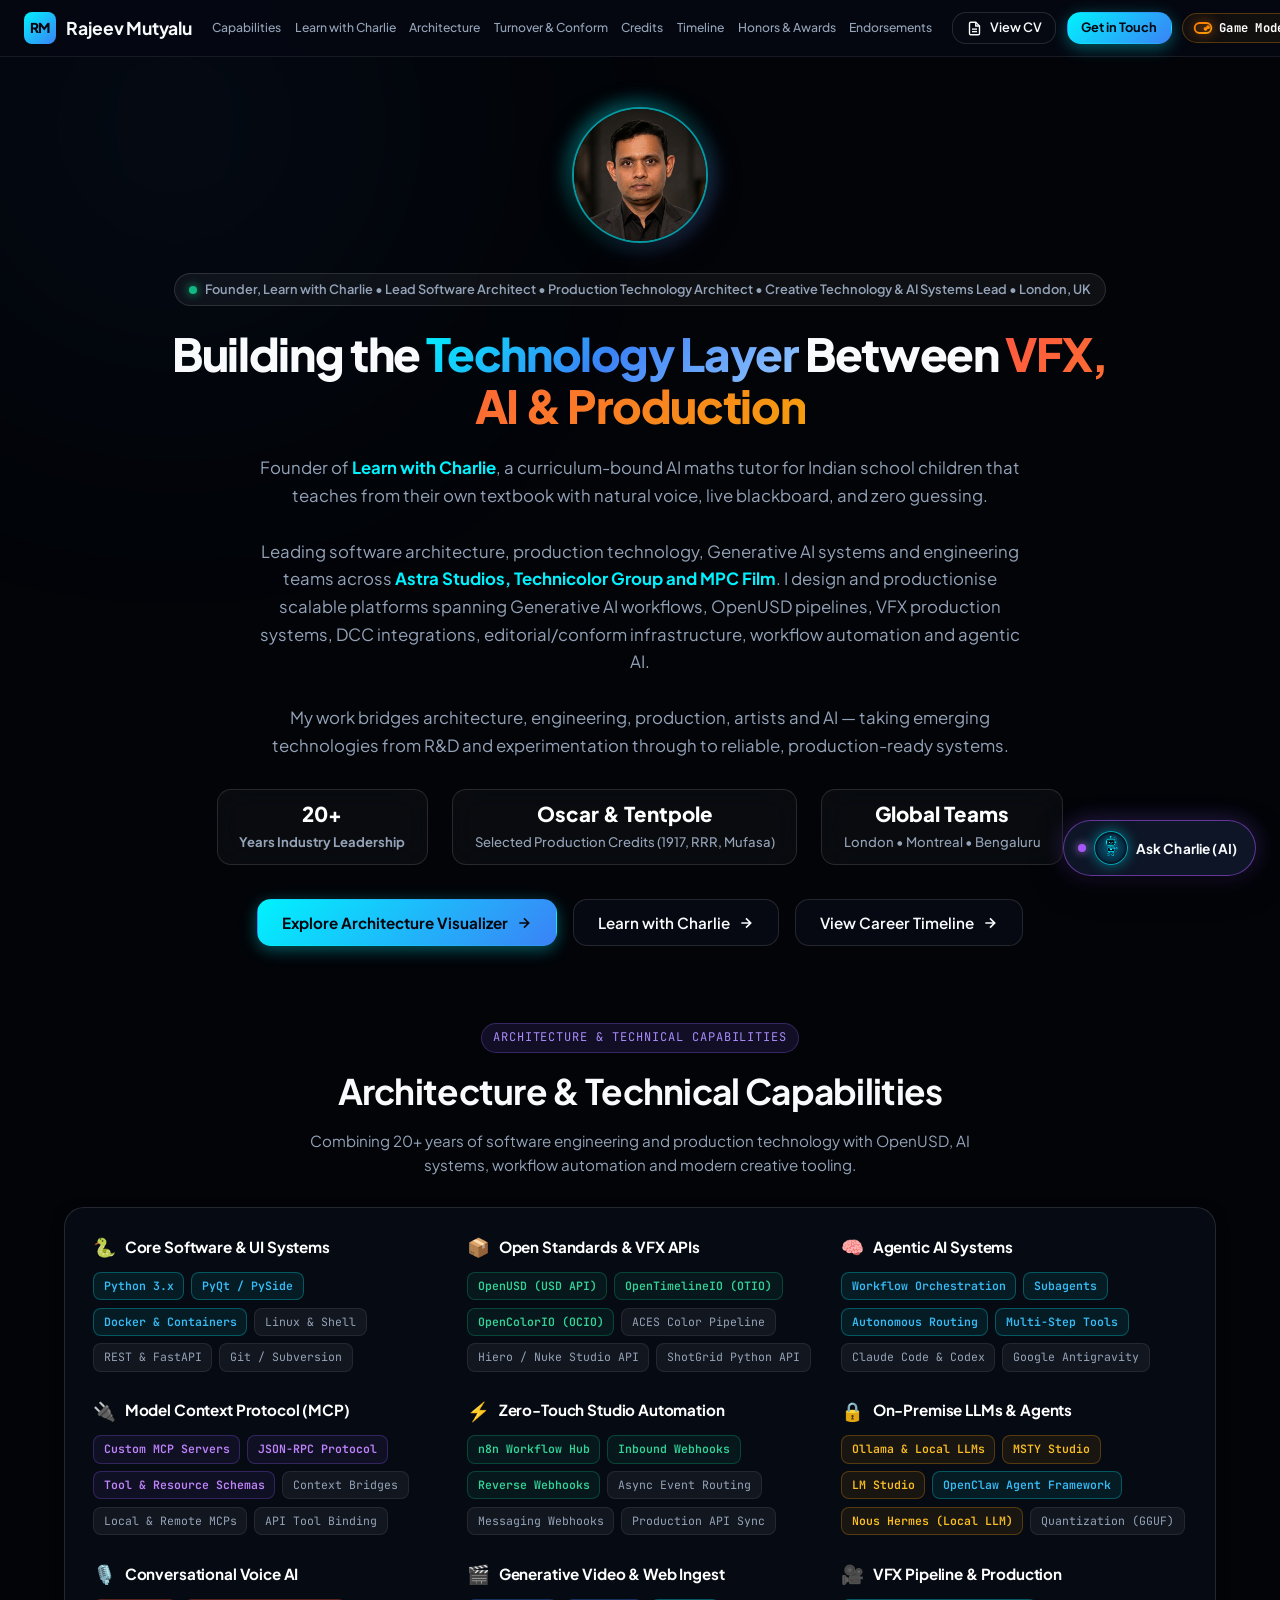
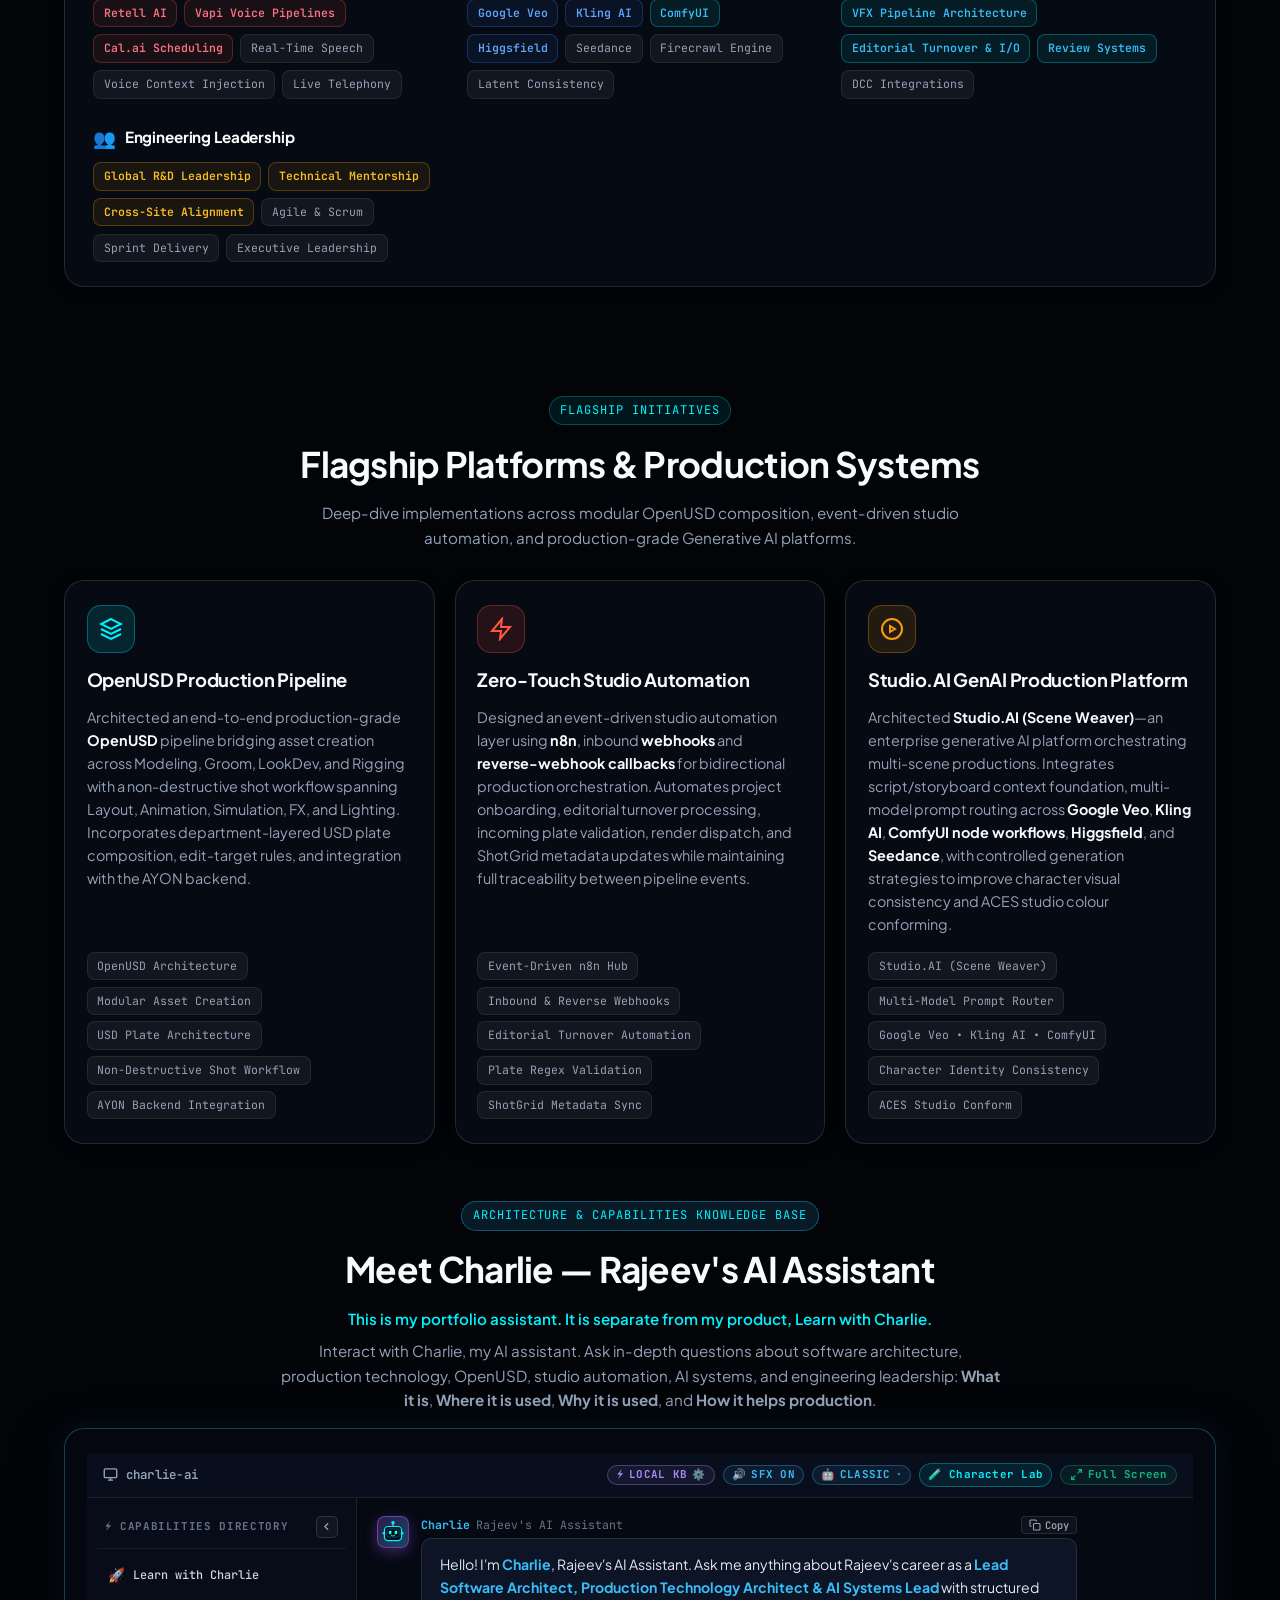
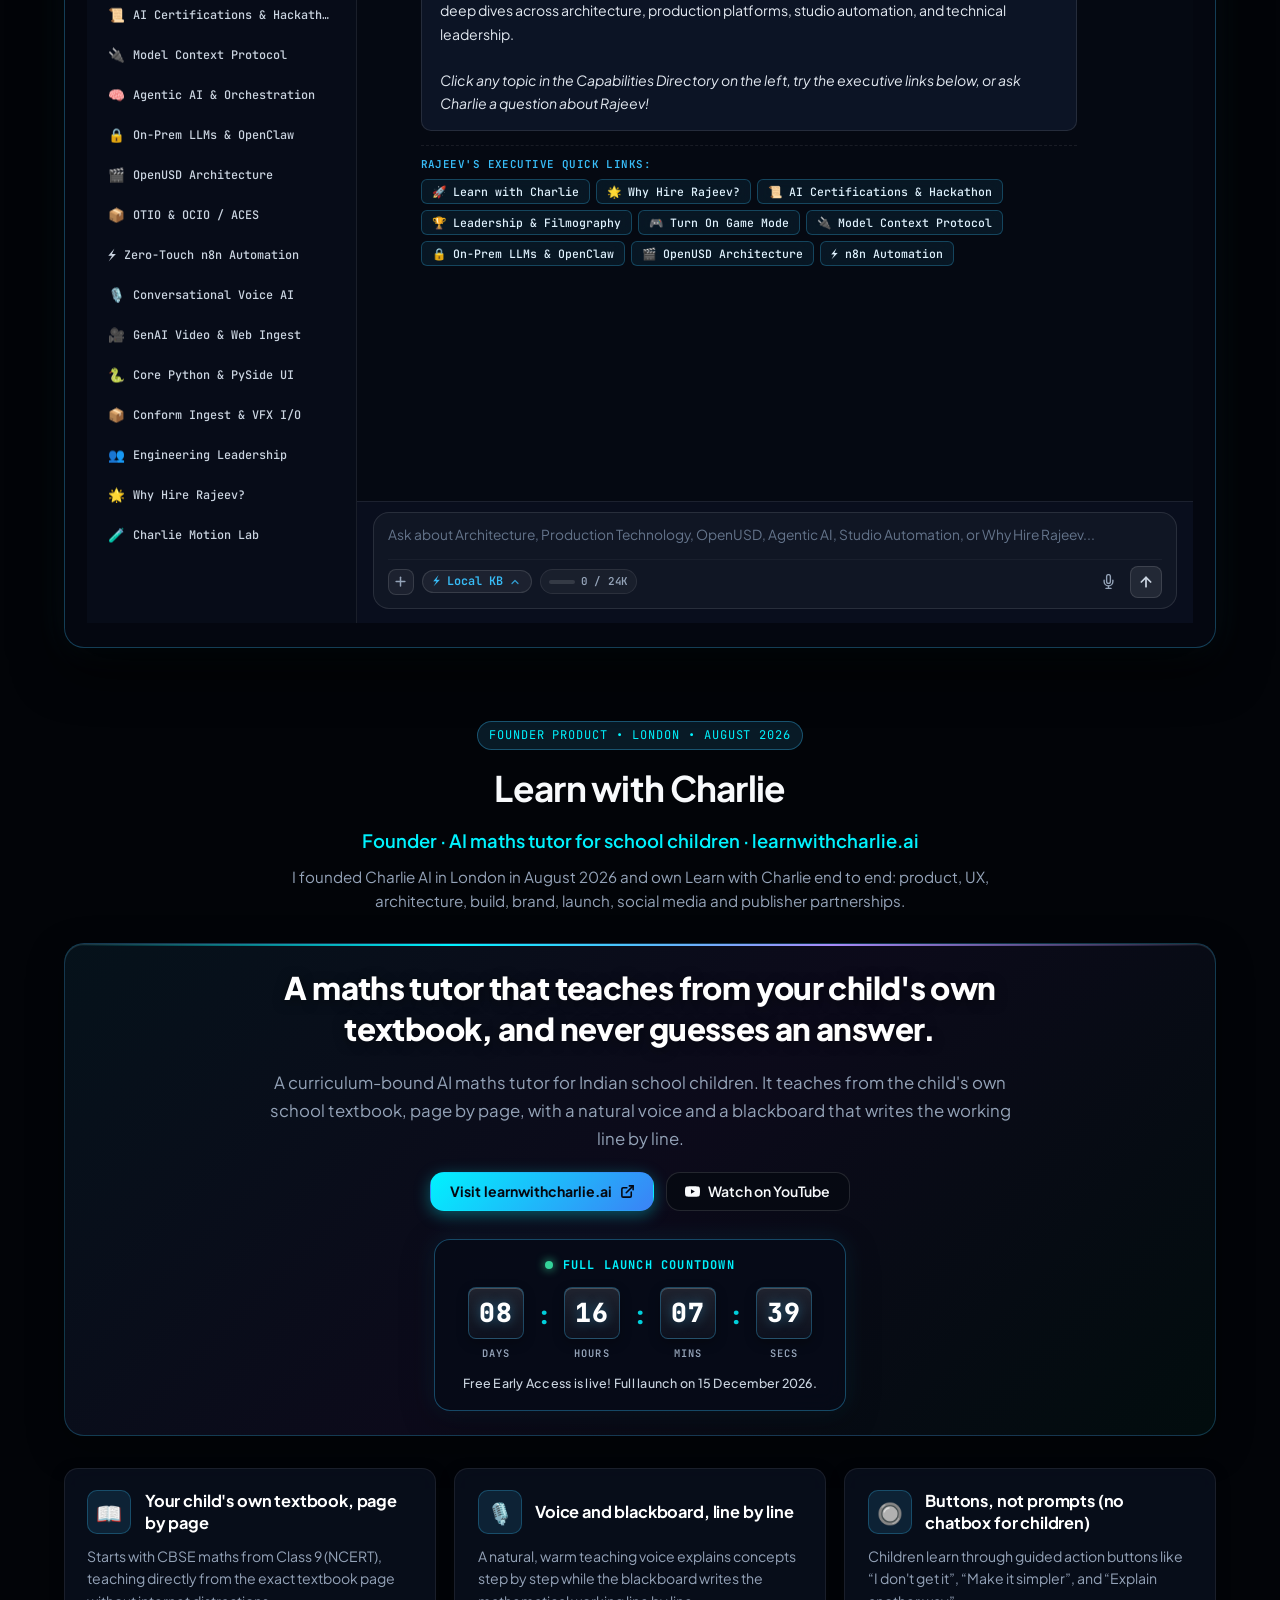
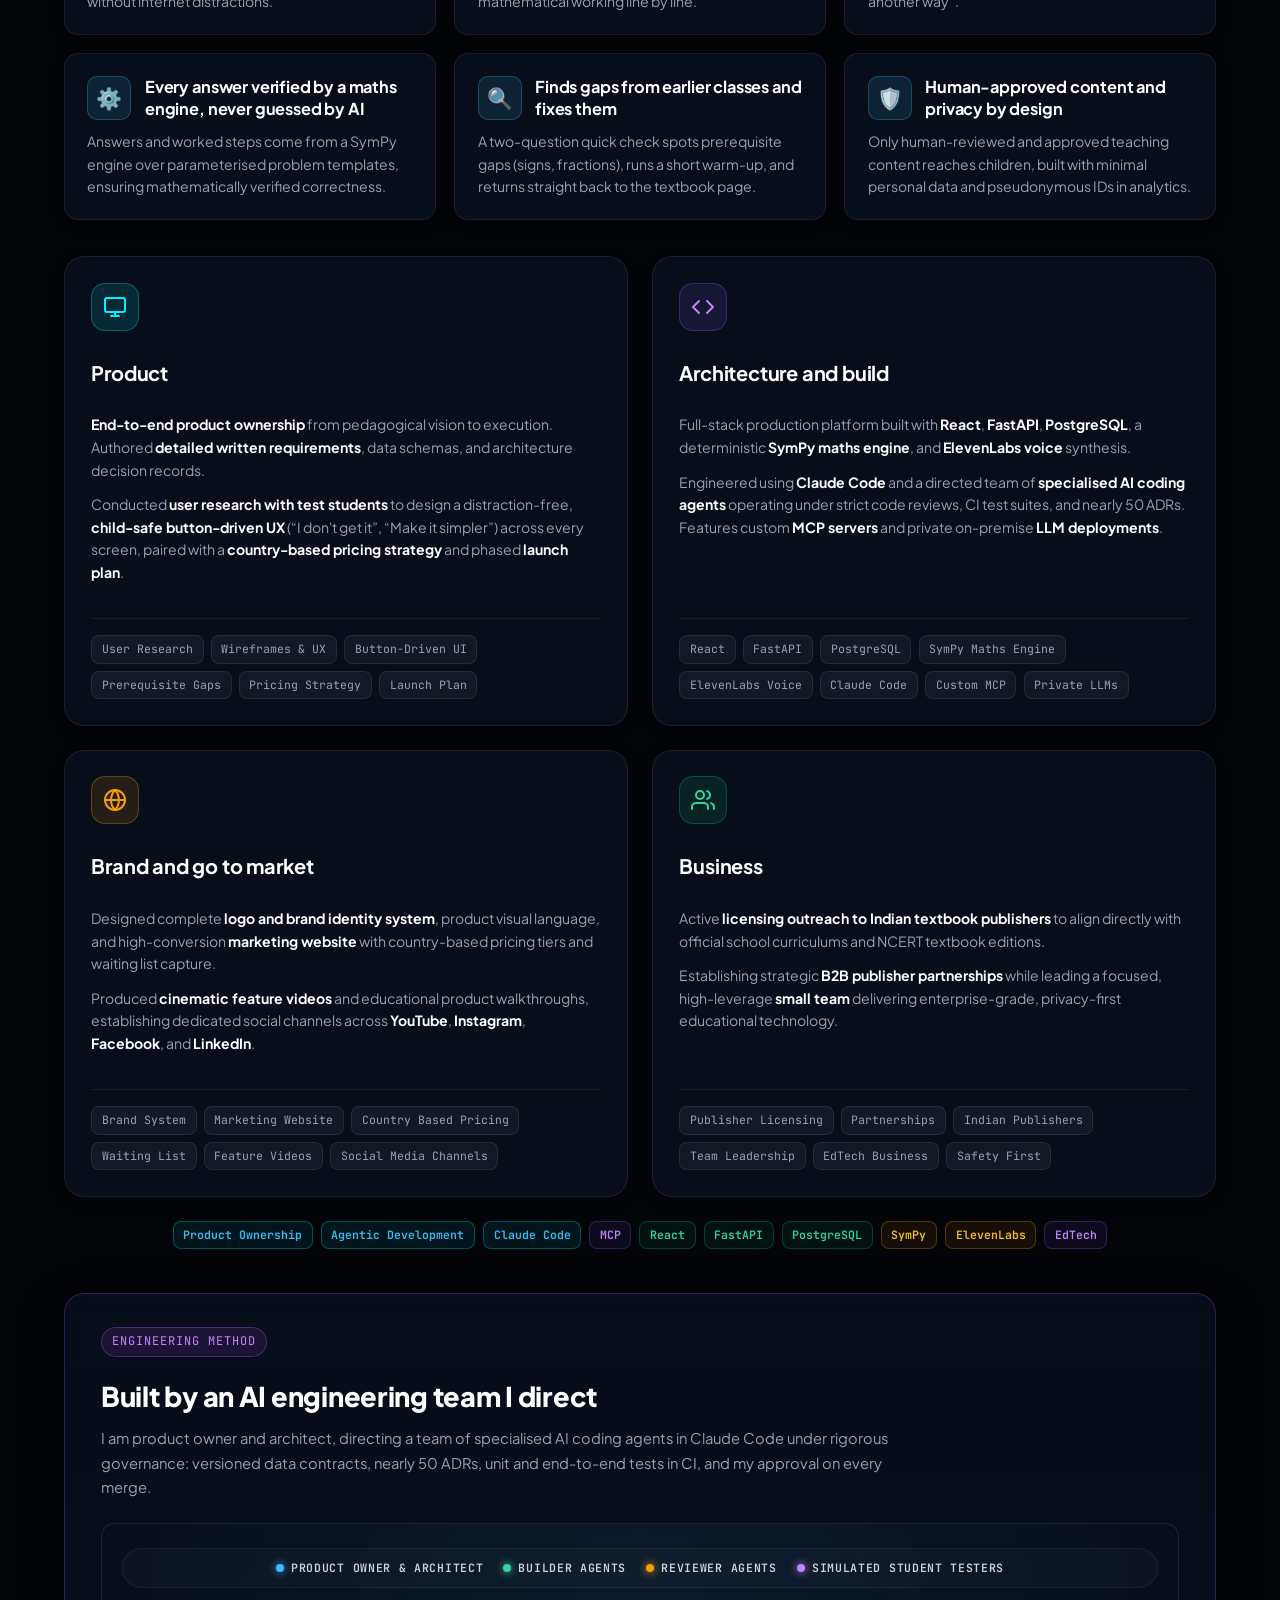
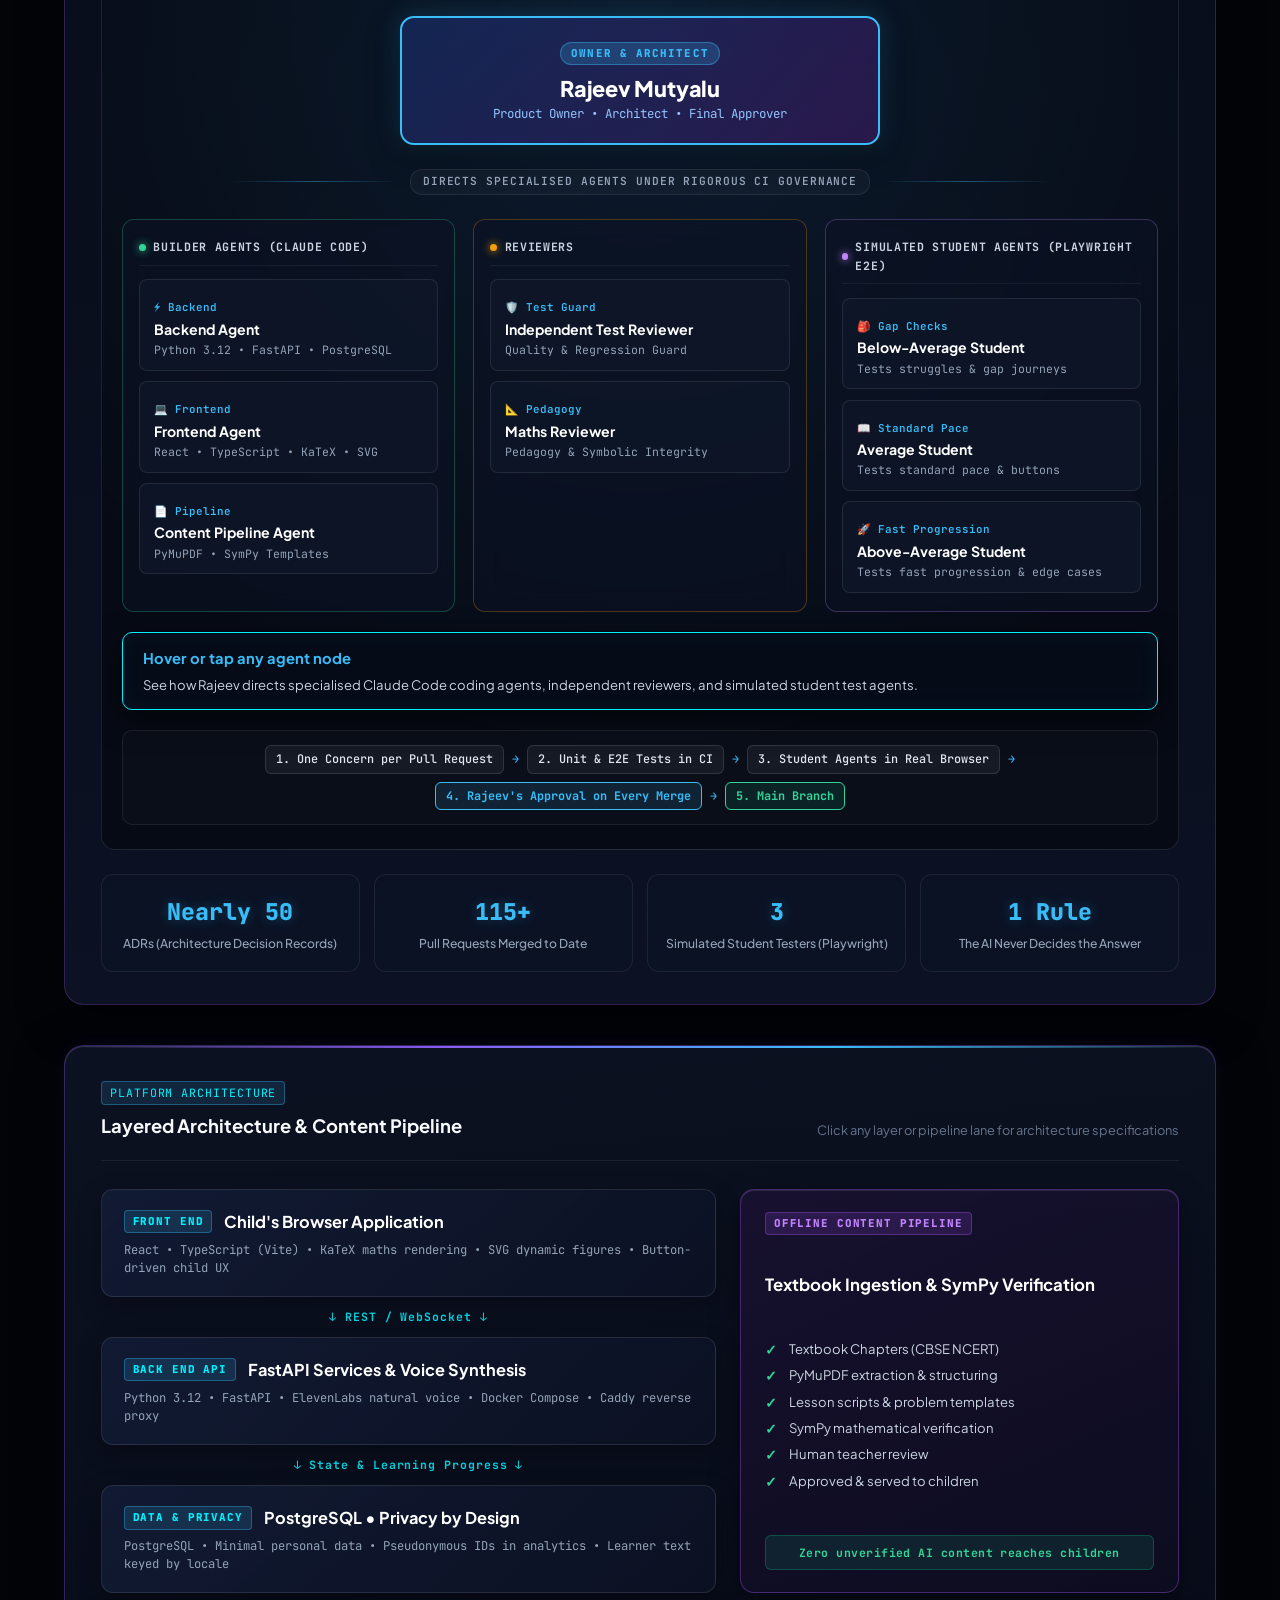
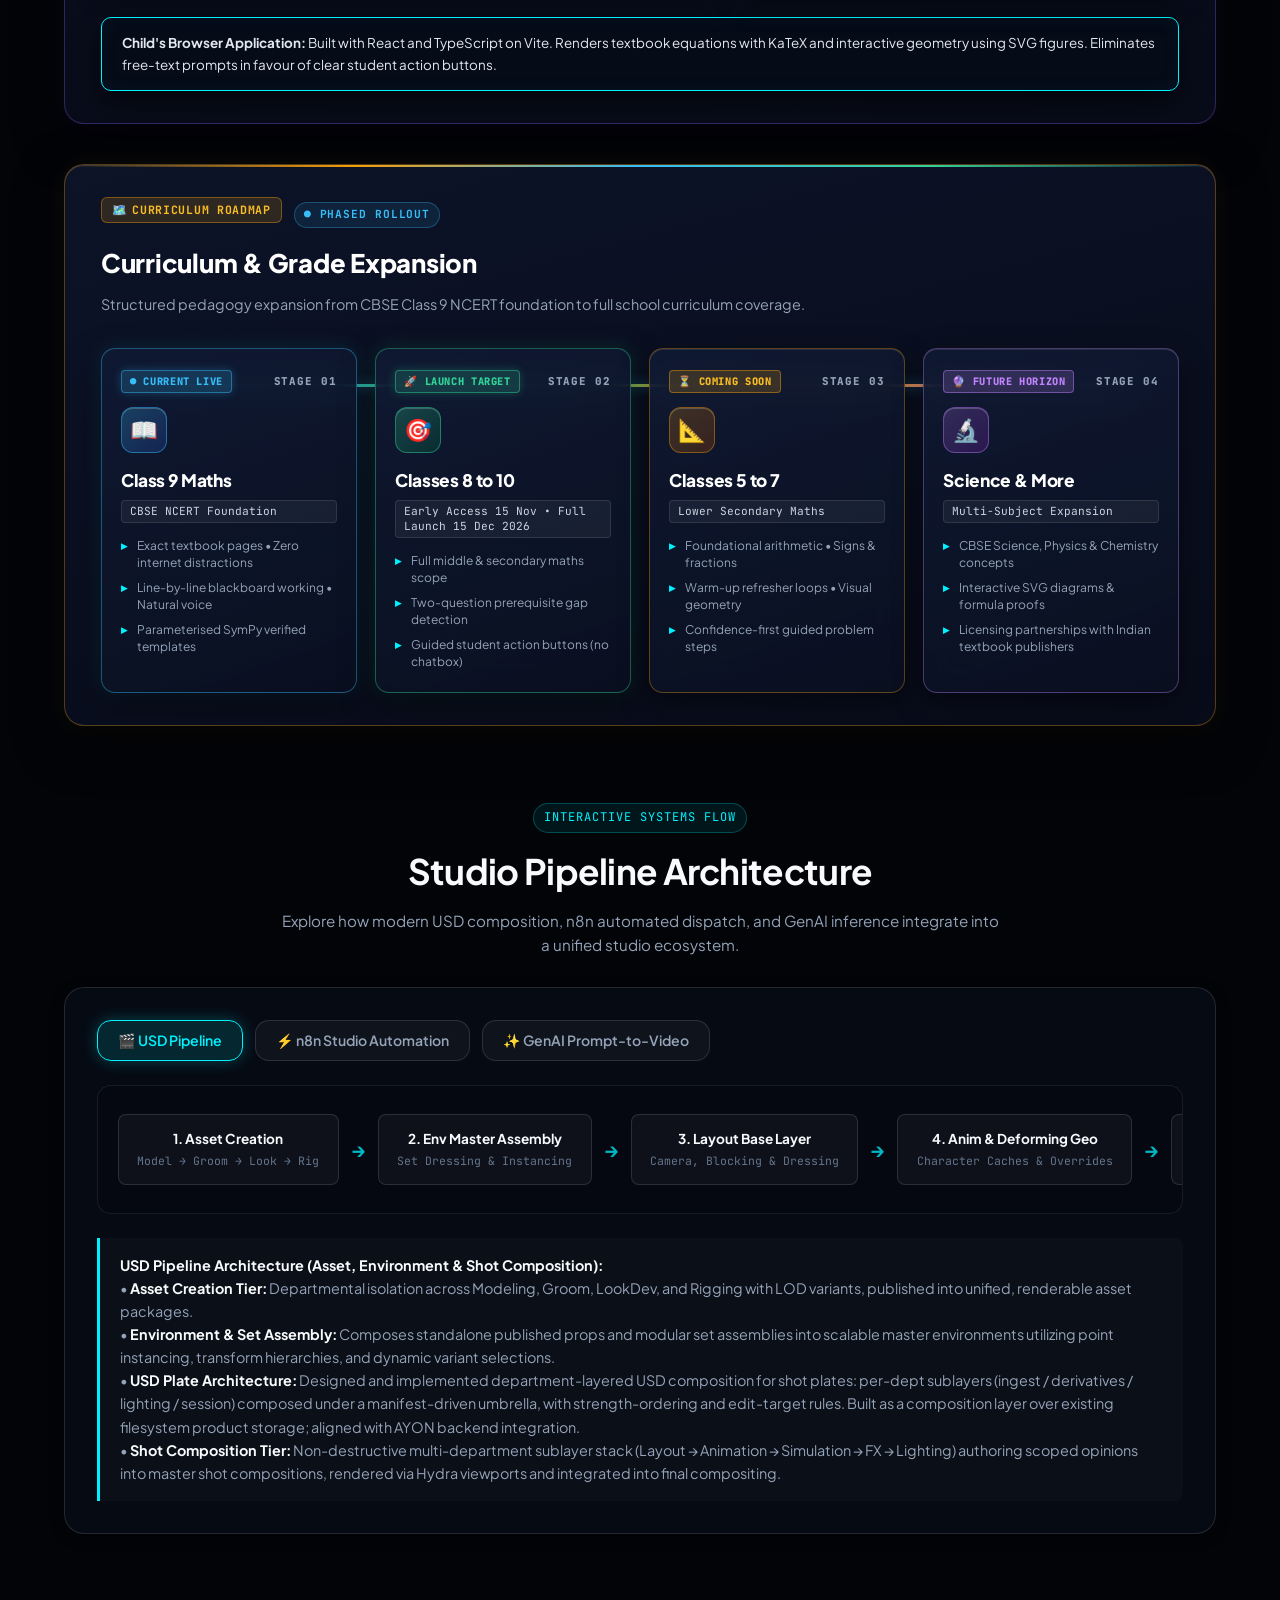
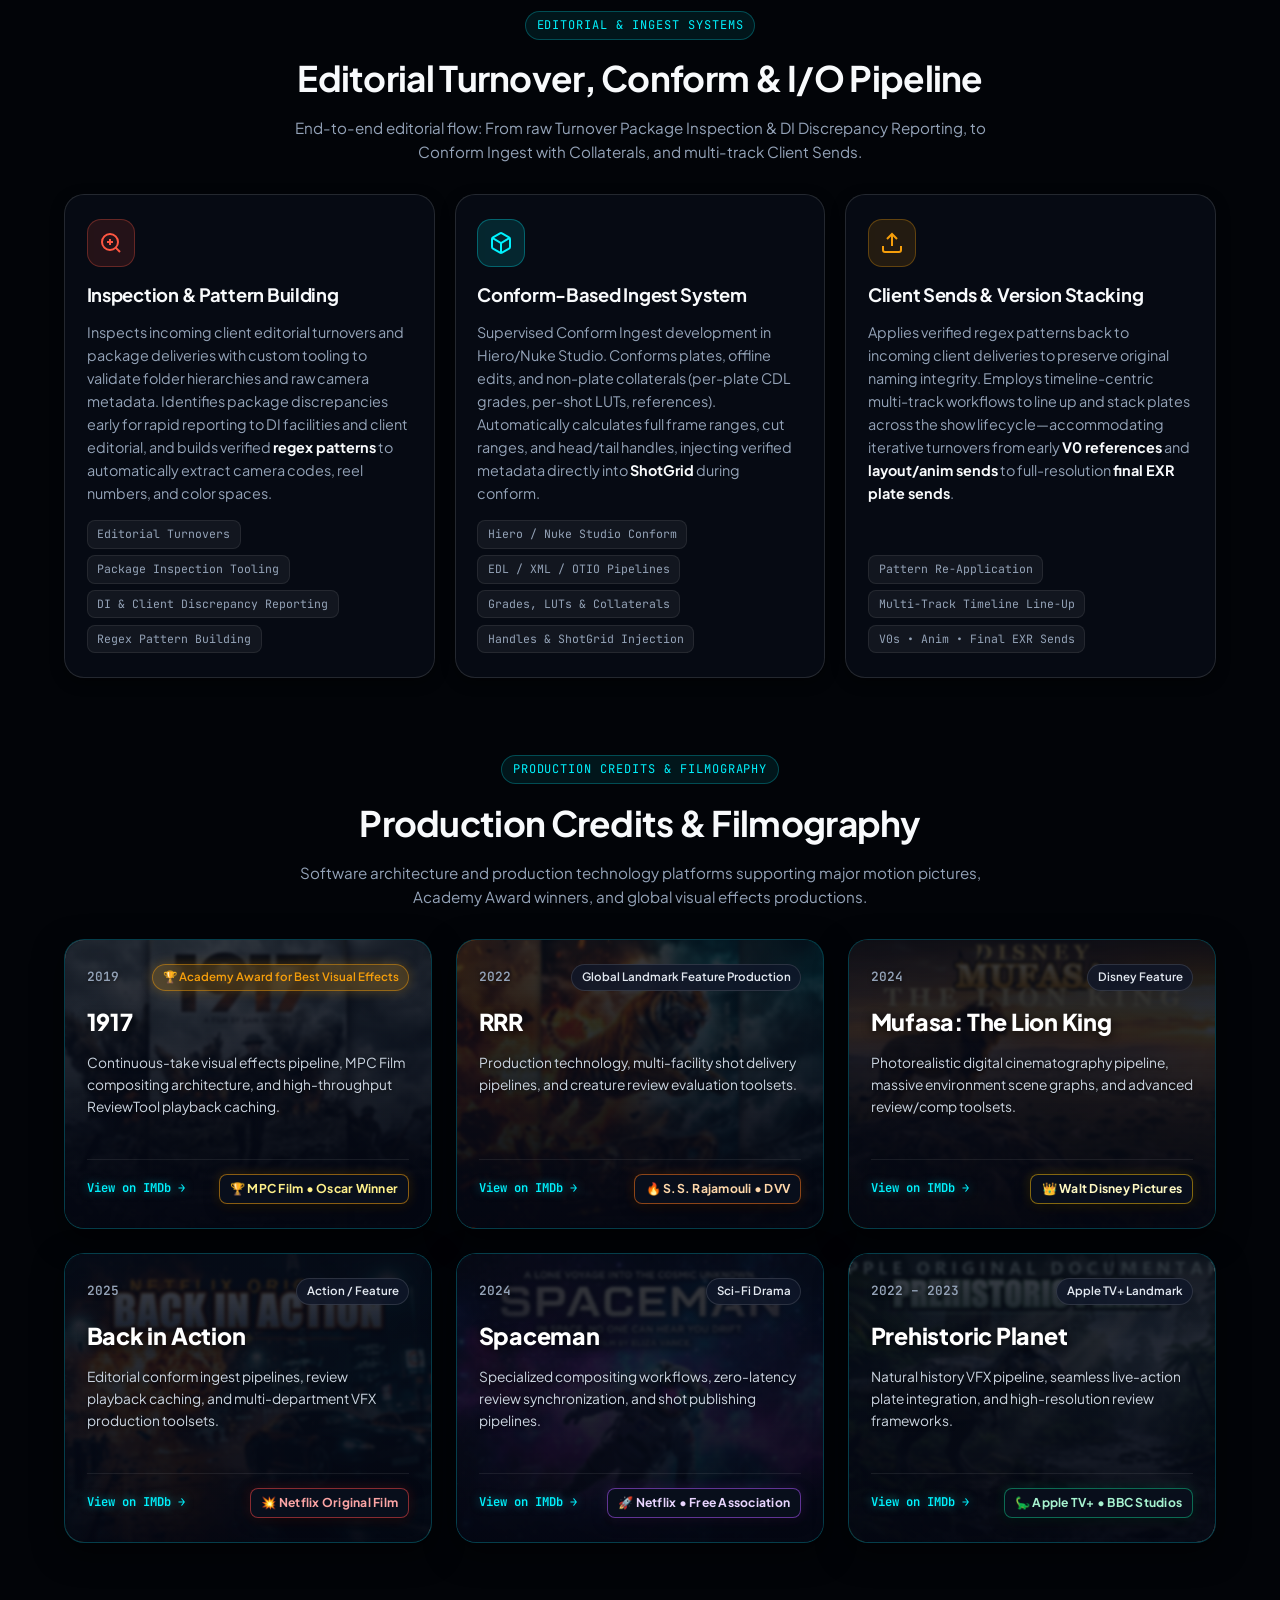
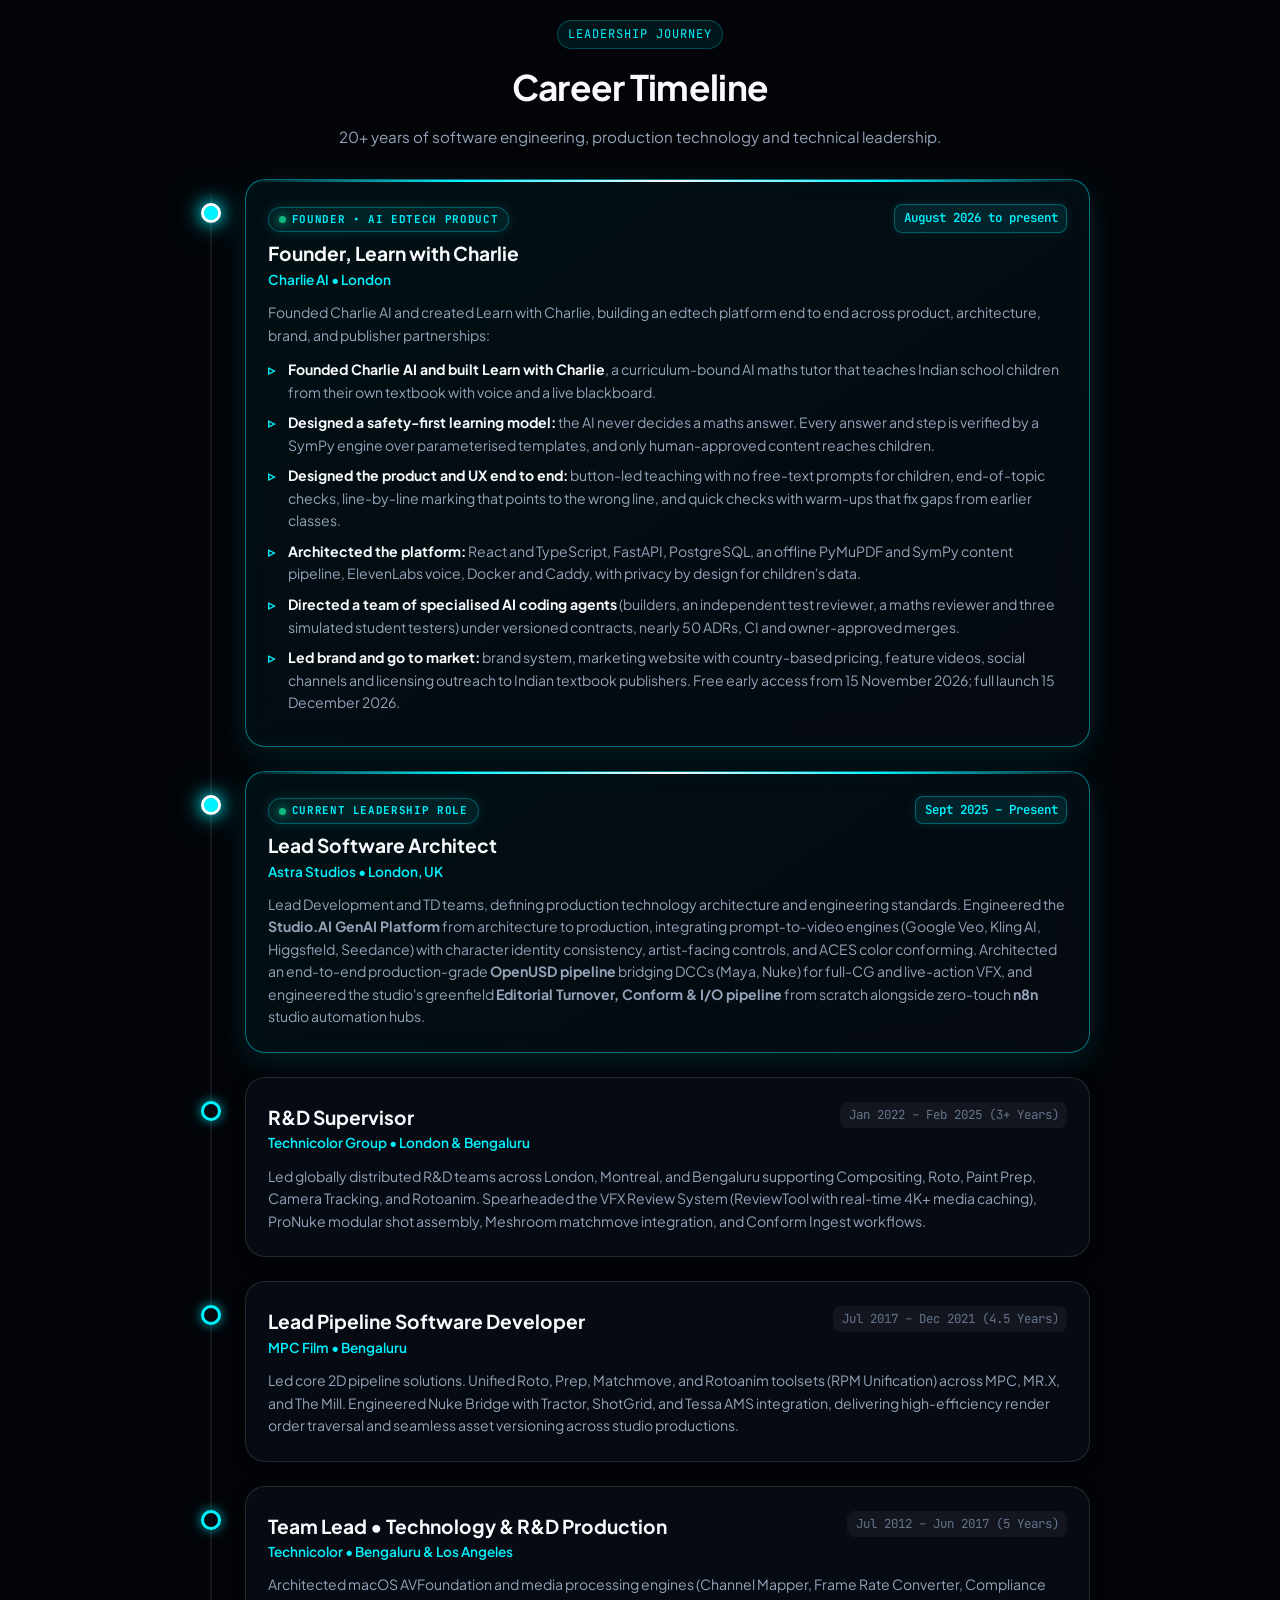
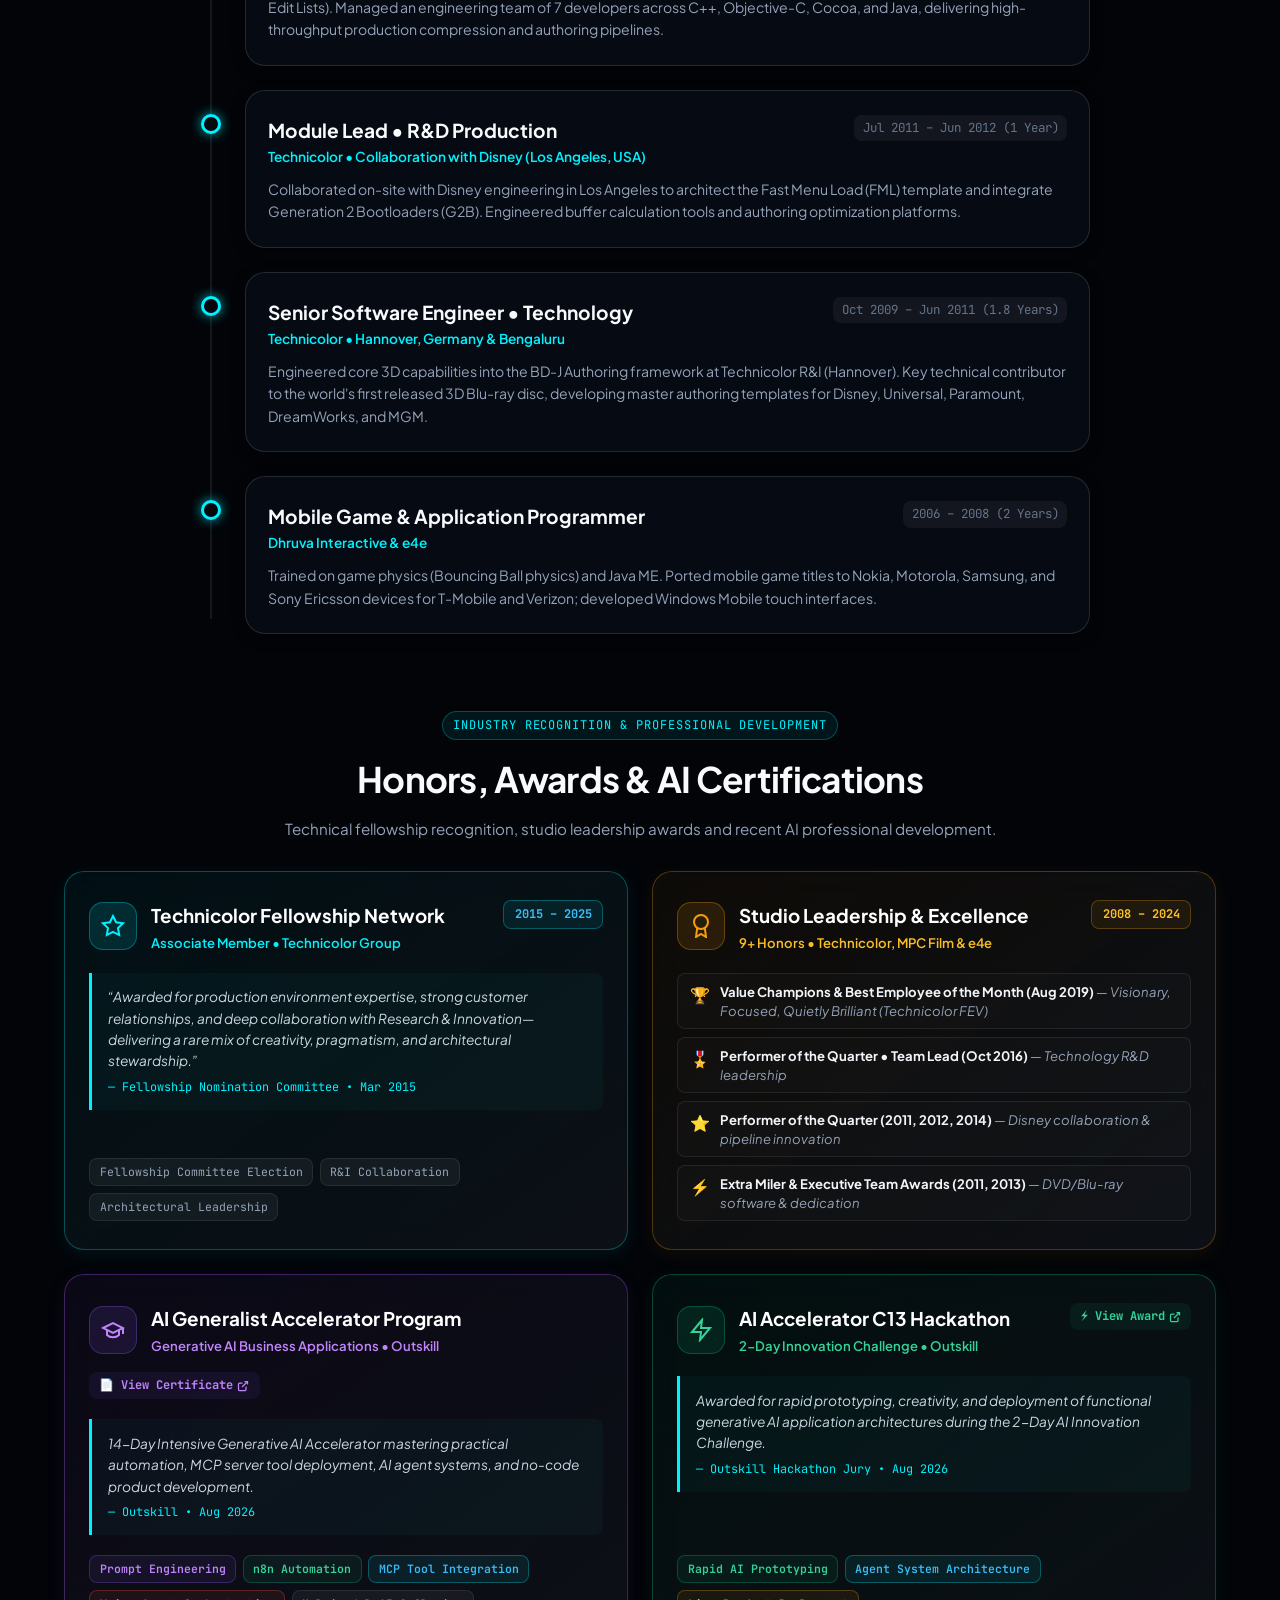
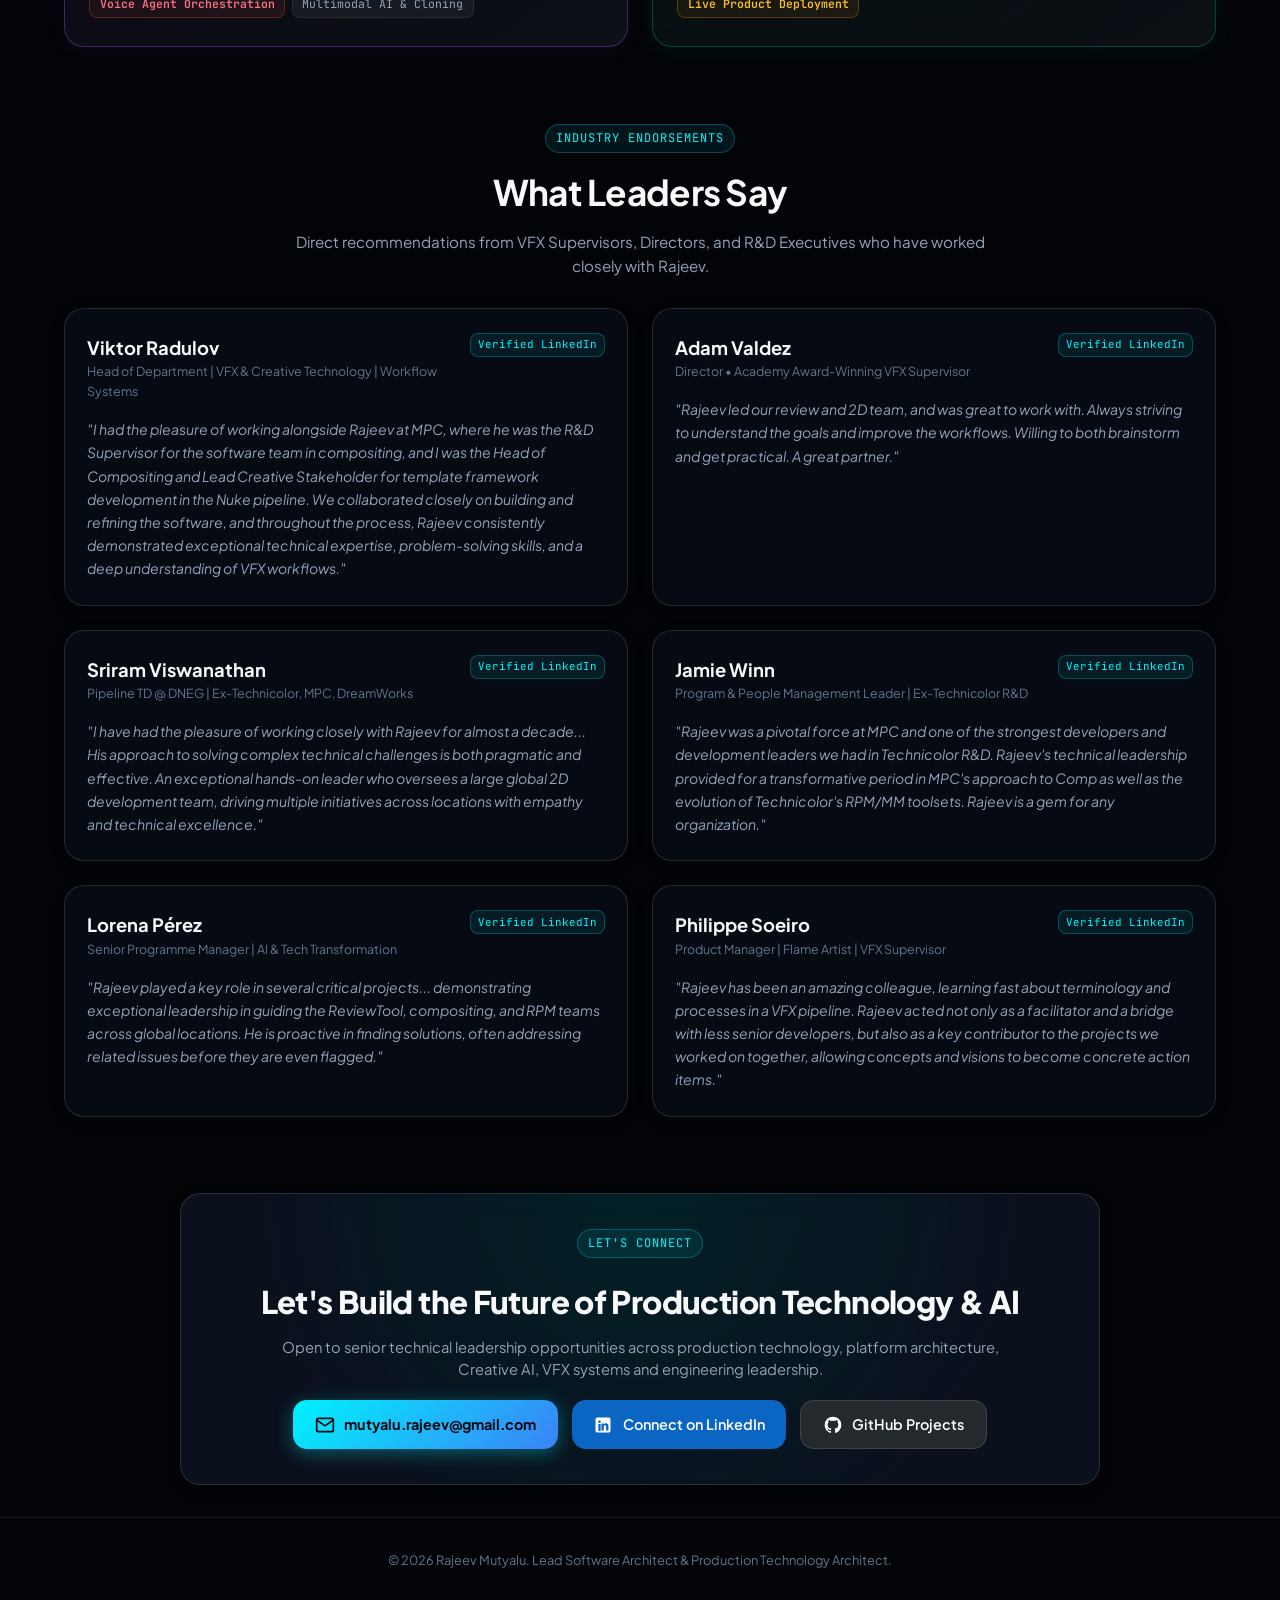
==== commit be92a92c: "feat: Learn with Charlie integration, elevated roadmap, and Meet Charlie widget optimization - Reord" ====
--- a/index.html
+++ b/index.html
@@ -4,9 +4,40 @@
 <head>
   <meta charset="UTF-8" />
   <meta name="viewport" content="width=device-width, initial-scale=1.0" />
-  <title>Rajeev Mutyalu — AI Workflows Architect &amp; Creative Technology Lead | VFX &amp; GenAI Systems Architect</title>
+  <title>Rajeev Mutyalu — Founder, Learn with Charlie (AI maths tutor) | VFX &amp; GenAI Systems Architect</title>
   <meta name="description"
-    content="Official Portfolio &amp; Systems Showcase of Rajeev Mutyalu: AI Workflows Architect, Creative Technology Lead &amp; Systems Specialist bridging 20+ years of VFX production technology with frontier Generative AI video platforms (Studio.AI, Google Veo, Kling AI, Higgsfield, Seedance), OpenUSD systems, and studio automation." />
+    content="Official Portfolio &amp; Systems Showcase of Rajeev Mutyalu: Founder of Learn with Charlie (AI maths tutor for school children), Lead Software Architect &amp; Creative Technology Lead bridging 20+ years of VFX production technology with Generative AI systems, OpenUSD architecture, and agentic engineering." />
+
+  <!-- Open Graph / Social Media Meta -->
+  <meta property="og:type" content="website" />
+  <meta property="og:title" content="Rajeev Mutyalu — Founder of Learn with Charlie (AI maths tutor) | Systems Architect" />
+  <meta property="og:description" content="Founder of Learn with Charlie: curriculum-bound AI maths tutor for school children. 20+ years VFX production technology, OpenUSD and Generative AI systems architect." />
+  <meta property="og:url" content="https://rajeev-mutyalu.github.io/portfolio-website/" />
+  <meta property="og:image" content="https://rajeev-mutyalu.github.io/portfolio-website/profile.jpg" />
+
+  <!-- Structured Data (JSON-LD) -->
+  <script type="application/ld+json">
+  {
+    "@context": "https://schema.org",
+    "@type": "Person",
+    "name": "Rajeev Mutyalu",
+    "url": "https://rajeev-mutyalu.github.io/portfolio-website/",
+    "image": "https://rajeev-mutyalu.github.io/portfolio-website/profile.jpg",
+    "jobTitle": "Founder & Lead Software Architect",
+    "worksFor": [
+      {
+        "@type": "Organization",
+        "name": "Charlie AI",
+        "url": "https://learnwithcharlie.ai"
+      },
+      {
+        "@type": "Organization",
+        "name": "Astra Studios"
+      }
+    ],
+    "description": "Founder of Learn with Charlie (AI maths tutor for school children), Lead Software Architect and Creative Technology Lead with 20+ years of experience in VFX production technology, OpenUSD and Generative AI systems."
+  }
+  </script>
 
   <!-- Fonts -->
   <link rel="preconnect" href="https://fonts.googleapis.com" />
@@ -97,6 +128,7 @@
 
       <nav class="nav-links">
         <a href="#initiatives" class="nav-link">Capabilities</a>
+        <a href="#learn-with-charlie" class="nav-link">Learn with Charlie</a>
         <a href="#architecture" class="nav-link">Architecture</a>
         <a href="#conform" class="nav-link">Turnover &amp; Conform</a>
         <a href="#films" class="nav-link">Credits</a>
@@ -159,6 +191,7 @@
         </a>
         <div class="mobile-nav-group-title mobile-nav-sections-header">PORTFOLIO SECTIONS</div>
         <a href="#initiatives" class="mobile-nav-link">🏛️ Architecture &amp; Capabilities</a>
+        <a href="#learn-with-charlie" class="mobile-nav-link">🚀 Learn with Charlie</a>
         <a href="#architecture" class="mobile-nav-link">🎬 Architecture Flow</a>
         <a href="#conform" class="mobile-nav-link">📦 Conform Ingest</a>
         <a href="#films" class="mobile-nav-link">🏆 Credits &amp; Filmography</a>
@@ -199,7 +232,7 @@
 
       <div class="status-pill">
         <span class="status-dot pulse"></span>
-        <span>Lead Software Architect &bull; Production Technology Architect &bull; Creative Technology &amp; AI Systems Lead &bull; London, UK</span>
+        <span>Founder, Learn with Charlie &bull; Lead Software Architect &bull; Production Technology Architect &bull; Creative Technology &amp; AI Systems Lead &bull; London, UK</span>
       </div>
 
       <h1 class="hero-title">
@@ -208,6 +241,8 @@
       </h1>
 
       <p class="hero-sub">
+        Founder of <strong>Learn with Charlie</strong>, a curriculum-bound AI maths tutor for Indian school children that teaches from their own textbook with natural voice, live blackboard, and zero guessing.
+        <br /><br />
         Leading software architecture, production technology, Generative AI systems and engineering teams across <strong>Astra Studios, Technicolor Group and MPC Film</strong>. I design and productionise scalable platforms spanning Generative AI workflows, OpenUSD pipelines, VFX production systems, DCC integrations, editorial/conform infrastructure, workflow automation and agentic AI.
         <br /><br />
         My work bridges architecture, engineering, production, artists and AI &mdash; taking emerging technologies from R&amp;D and experimentation through to reliable, production-ready systems.
@@ -231,6 +266,12 @@
       <div class="hero-cta-group">
         <a href="#architecture" class="btn btn-primary btn-lg">
           <span>Explore Architecture Visualizer</span>
+          <svg width="16" height="16" viewBox="0 0 24 24" fill="none" stroke="currentColor" stroke-width="2.5">
+            <path d="M5 12h14M12 5l7 7-7 7" />
+          </svg>
+        </a>
+        <a href="#learn-with-charlie" class="btn btn-secondary btn-lg">
+          <span>Learn with Charlie</span>
           <svg width="16" height="16" viewBox="0 0 24 24" fill="none" stroke="currentColor" stroke-width="2.5">
             <path d="M5 12h14M12 5l7 7-7 7" />
           </svg>
@@ -507,6 +548,7 @@
         style="background: rgba(56, 189, 248, 0.12); color: var(--accent-cyan); border-color: rgba(56, 189, 248, 0.35);">
         Architecture &amp; Capabilities Knowledge Base</div>
       <h2 class="section-title">Meet Charlie — Rajeev's AI Assistant</h2>
+      <p class="section-desc" style="color: var(--accent-cyan); font-weight: 600; margin-bottom: 0.5rem;">This is my portfolio assistant. It is separate from my product, Learn with Charlie.</p>
       <p class="section-desc">Interact with Charlie, my AI assistant. Ask in-depth questions about software architecture,
         production technology, OpenUSD, studio automation, AI systems, and engineering leadership: <strong>What it is</strong>,
         <strong>Where it is used</strong>, <strong>Why it is used</strong>, and <strong>How it helps production</strong>.</p>
@@ -638,6 +680,10 @@
             </button>
           </div>
           <div class="ai-sidebar-nav">
+            <button type="button" class="ai-sidebar-btn" data-query="What is Learn with Charlie?">
+              <span class="ai-btn-icon">🚀</span>
+              <span class="ai-btn-text">Learn with Charlie</span>
+            </button>
             <button type="button" class="ai-sidebar-btn"
               data-query="Tell me about Rajeev's AI certifications, accelerator credentials, and hackathons">
               <span class="ai-btn-icon">📜</span>
@@ -762,6 +808,7 @@
                 <div class="ai-followup-container" id="aiWelcomeFollowups">
                   <span class="ai-followup-label" id="aiWelcomeLabel">Rajeev's Executive Quick Links:</span>
                   <div class="ai-followup-chips" id="aiWelcomeChips">
+                    <button type="button" class="ai-followup-btn" data-query="What is Learn with Charlie?">🚀 Learn with Charlie</button>
                     <button type="button" class="ai-followup-btn"
                       data-query="Who is Rajeev Mutyalu and why should we hire him?">🌟 Why Hire Rajeev?</button>
                     <button type="button" class="ai-followup-btn"
@@ -890,6 +937,558 @@
     </div>
   </section>
 
+  <!-- =========================================================================
+       🚀 Founder Project: Learn with Charlie
+       ========================================================================= -->
+  <section class="section-container" id="learn-with-charlie">
+    <div class="section-header">
+      <div class="tag-label"
+        style="background: rgba(56, 189, 248, 0.12); color: var(--accent-cyan); border-color: rgba(56, 189, 248, 0.35);">
+        Founder Product &bull; London &bull; August 2026</div>
+      <h2 class="section-title">Learn with Charlie</h2>
+      <div class="section-subtitle" style="font-family: var(--font-display); font-size: 1.15rem; font-weight: 600; color: var(--accent-cyan); margin-top: 0.35rem; margin-bottom: 0.6rem;">
+        Founder &middot; AI maths tutor for school children &middot; learnwithcharlie.ai
+      </div>
+      <p class="section-desc">
+        I founded Charlie AI in London in August 2026 and own Learn with Charlie end to end: product, UX, architecture, build, brand, launch, social media and publisher partnerships.
+      </p>
+    </div>
+
+    <!-- Hero Strip: Punchy Headline, Actions, Live Launch Countdown -->
+    <div class="charlie-hero-strip">
+      <h3 class="charlie-hero-headline">
+        A maths tutor that teaches from your child's own textbook, and never guesses an answer.
+      </h3>
+      <p class="charlie-hero-sub">
+        A curriculum-bound AI maths tutor for Indian school children. It teaches from the child's own school textbook, page by page, with a natural voice and a blackboard that writes the working line by line.
+      </p>
+
+      <div class="charlie-hero-actions">
+        <a href="https://learnwithcharlie.ai" target="_blank" rel="noopener" class="btn btn-primary" id="btnVisitLwc">
+          <span>Visit learnwithcharlie.ai</span>
+          <svg width="15" height="15" viewBox="0 0 24 24" fill="none" stroke="currentColor" stroke-width="2.5" stroke-linecap="round" stroke-linejoin="round">
+            <path d="M18 13v6a2 2 0 0 1-2 2H5a2 2 0 0 1-2-2V8a2 2 0 0 1 2-2h6"></path>
+            <polyline points="15 3 21 3 21 9"></polyline>
+            <line x1="10" y1="14" x2="21" y2="3"></line>
+          </svg>
+        </a>
+        <a href="https://www.youtube.com/playlist?list=PLNXnnSc2KXYQ" target="_blank" rel="noopener" class="btn btn-secondary" id="btnWatchLwc">
+          <svg width="15" height="15" viewBox="0 0 24 24" fill="currentColor">
+            <path d="M23.498 6.186a3.016 3.016 0 0 0-2.122-2.136C19.505 3.545 12 3.545 12 3.545s-7.505 0-9.377.505A3.017 3.017 0 0 0 .502 6.186C0 8.07 0 12 0 12s0 3.93.502 5.814a3.016 3.016 0 0 0 2.122 2.136c1.871.505 9.376.505 9.376.505s7.505 0 9.377-.505a3.015 3.015 0 0 0 2.122-2.136C24 15.93 24 12 24 12s0-3.93-.502-5.814zM9.545 15.568V8.432L15.818 12l-6.273 3.568z"/>
+          </svg>
+          <span>Watch on YouTube</span>
+        </a>
+      </div>
+
+      <!-- Live Launch Countdown Box -->
+      <div class="charlie-countdown-wrap" id="charlieCountdownWrap" aria-live="polite">
+        <div class="countdown-label-row">
+          <span class="countdown-pulse-dot"></span>
+          <span class="countdown-label" id="cntLabel">Early Access Launch Countdown</span>
+        </div>
+        <div class="countdown-digits-row">
+          <div class="countdown-unit">
+            <span class="countdown-num" id="cntDays">--</span>
+            <span class="countdown-sub">Days</span>
+          </div>
+          <span class="countdown-sep">:</span>
+          <div class="countdown-unit">
+            <span class="countdown-num" id="cntHours">--</span>
+            <span class="countdown-sub">Hours</span>
+          </div>
+          <span class="countdown-sep">:</span>
+          <div class="countdown-unit">
+            <span class="countdown-num" id="cntMins">--</span>
+            <span class="countdown-sub">Mins</span>
+          </div>
+          <span class="countdown-sep">:</span>
+          <div class="countdown-unit">
+            <span class="countdown-num" id="cntSecs">--</span>
+            <span class="countdown-sub">Secs</span>
+          </div>
+        </div>
+        <div class="countdown-note" id="cntNote">Free early access from 15 November 2026 &bull; Full launch 15 December 2026</div>
+      </div>
+    </div>
+
+    <!-- Key Points Band: 6 Animated Feature Tiles -->
+    <div class="charlie-keypoints-grid">
+      <div class="keypoint-tile glass-card">
+        <div class="keypoint-header-row">
+          <div class="keypoint-icon-box">📖</div>
+          <h4 class="keypoint-title">Your child's own textbook, page by page</h4>
+        </div>
+        <p class="keypoint-desc">Starts with CBSE maths from Class 9 (NCERT), teaching directly from the exact textbook page without internet distractions.</p>
+      </div>
+      <div class="keypoint-tile glass-card">
+        <div class="keypoint-header-row">
+          <div class="keypoint-icon-box">🎙️</div>
+          <h4 class="keypoint-title">Voice and blackboard, line by line</h4>
+        </div>
+        <p class="keypoint-desc">A natural, warm teaching voice explains concepts step by step while the blackboard writes the mathematical working line by line.</p>
+      </div>
+      <div class="keypoint-tile glass-card">
+        <div class="keypoint-header-row">
+          <div class="keypoint-icon-box">🔘</div>
+          <h4 class="keypoint-title">Buttons, not prompts (no chatbox for children)</h4>
+        </div>
+        <p class="keypoint-desc">Children learn through guided action buttons like &ldquo;I don't get it&rdquo;, &ldquo;Make it simpler&rdquo;, and &ldquo;Explain another way&rdquo;.</p>
+      </div>
+      <div class="keypoint-tile glass-card">
+        <div class="keypoint-header-row">
+          <div class="keypoint-icon-box">⚙️</div>
+          <h4 class="keypoint-title">Every answer verified by a maths engine, never guessed by AI</h4>
+        </div>
+        <p class="keypoint-desc">Answers and worked steps come from a SymPy engine over parameterised problem templates, ensuring mathematically verified correctness.</p>
+      </div>
+      <div class="keypoint-tile glass-card">
+        <div class="keypoint-header-row">
+          <div class="keypoint-icon-box">🔍</div>
+          <h4 class="keypoint-title">Finds gaps from earlier classes and fixes them</h4>
+        </div>
+        <p class="keypoint-desc">A two-question quick check spots prerequisite gaps (signs, fractions), runs a short warm-up, and returns straight back to the textbook page.</p>
+      </div>
+      <div class="keypoint-tile glass-card">
+        <div class="keypoint-header-row">
+          <div class="keypoint-icon-box">🛡️</div>
+          <h4 class="keypoint-title">Human-approved content and privacy by design</h4>
+        </div>
+        <p class="keypoint-desc">Only human-reviewed and approved teaching content reaches children, built with minimal personal data and pseudonymous IDs in analytics.</p>
+      </div>
+    </div>
+
+    <!-- 4 Core Pillars Grid -->
+    <div class="founder-grid">
+      <!-- Card 1: Product -->
+      <div class="feature-card glass-card">
+        <div class="card-icon icon-cyan">
+          <svg width="24" height="24" viewBox="0 0 24 24" fill="none" stroke="currentColor" stroke-width="2" stroke-linecap="round" stroke-linejoin="round">
+            <rect x="2" y="3" width="20" height="14" rx="2" ry="2"></rect>
+            <line x1="8" y1="21" x2="16" y2="21"></line>
+            <line x1="12" y1="17" x2="12" y2="21"></line>
+          </svg>
+        </div>
+        <h3>Product</h3>
+        <div class="card-text">
+          <p>
+            <strong>End-to-end product ownership</strong> from pedagogical vision to execution. Authored <strong>detailed written requirements</strong>, data schemas, and architecture decision records.
+          </p>
+          <p>
+            Conducted <strong>user research with test students</strong> to design a distraction-free, <strong>child-safe button-driven UX</strong> (&ldquo;I don't get it&rdquo;, &ldquo;Make it simpler&rdquo;) across every screen, paired with a <strong>country-based pricing strategy</strong> and phased <strong>launch plan</strong>.
+          </p>
+        </div>
+        <div class="card-tags">
+          <span class="pill">User Research</span>
+          <span class="pill">Wireframes &amp; UX</span>
+          <span class="pill">Button-Driven UI</span>
+          <span class="pill">Prerequisite Gaps</span>
+          <span class="pill">Pricing Strategy</span>
+          <span class="pill">Launch Plan</span>
+        </div>
+      </div>
+
+      <!-- Card 2: Architecture and build -->
+      <div class="feature-card glass-card">
+        <div class="card-icon icon-violet">
+          <svg width="24" height="24" viewBox="0 0 24 24" fill="none" stroke="currentColor" stroke-width="2" stroke-linecap="round" stroke-linejoin="round">
+            <polyline points="16 18 22 12 16 6"></polyline>
+            <polyline points="8 6 2 12 8 18"></polyline>
+          </svg>
+        </div>
+        <h3>Architecture and build</h3>
+        <div class="card-text">
+          <p>
+            Full-stack production platform built with <strong>React</strong>, <strong>FastAPI</strong>, <strong>PostgreSQL</strong>, a deterministic <strong>SymPy maths engine</strong>, and <strong>ElevenLabs voice</strong> synthesis.
+          </p>
+          <p>
+            Engineered using <strong>Claude Code</strong> and a directed team of <strong>specialised AI coding agents</strong> operating under strict code reviews, CI test suites, and nearly 50 ADRs. Features custom <strong>MCP servers</strong> and private on-premise <strong>LLM deployments</strong>.
+          </p>
+        </div>
+        <div class="card-tags">
+          <span class="pill">React</span>
+          <span class="pill">FastAPI</span>
+          <span class="pill">PostgreSQL</span>
+          <span class="pill">SymPy Maths Engine</span>
+          <span class="pill">ElevenLabs Voice</span>
+          <span class="pill">Claude Code</span>
+          <span class="pill">Custom MCP</span>
+          <span class="pill">Private LLMs</span>
+        </div>
+      </div>
+
+      <!-- Card 3: Brand and go to market -->
+      <div class="feature-card glass-card">
+        <div class="card-icon icon-amber">
+          <svg width="24" height="24" viewBox="0 0 24 24" fill="none" stroke="currentColor" stroke-width="2" stroke-linecap="round" stroke-linejoin="round">
+            <circle cx="12" cy="12" r="10"></circle>
+            <line x1="2" y1="12" x2="22" y2="12"></line>
+            <path d="M12 2a15.3 15.3 0 0 1 4 10 15.3 15.3 0 0 1-4 10 15.3 15.3 0 0 1-4-10 15.3 15.3 0 0 1 4-10z"></path>
+          </svg>
+        </div>
+        <h3>Brand and go to market</h3>
+        <div class="card-text">
+          <p>
+            Designed complete <strong>logo and brand identity system</strong>, product visual language, and high-conversion <strong>marketing website</strong> with country-based pricing tiers and waiting list capture.
+          </p>
+          <p>
+            Produced <strong>cinematic feature videos</strong> and educational product walkthroughs, establishing dedicated social channels across <strong>YouTube</strong>, <strong>Instagram</strong>, <strong>Facebook</strong>, and <strong>LinkedIn</strong>.
+          </p>
+        </div>
+        <div class="card-tags">
+          <span class="pill">Brand System</span>
+          <span class="pill">Marketing Website</span>
+          <span class="pill">Country Based Pricing</span>
+          <span class="pill">Waiting List</span>
+          <span class="pill">Feature Videos</span>
+          <span class="pill">Social Media Channels</span>
+        </div>
+      </div>
+
+      <!-- Card 4: Business -->
+      <div class="feature-card glass-card">
+        <div class="card-icon icon-emerald">
+          <svg width="24" height="24" viewBox="0 0 24 24" fill="none" stroke="currentColor" stroke-width="2" stroke-linecap="round" stroke-linejoin="round">
+            <path d="M17 21v-2a4 4 0 0 0-4-4H5a4 4 0 0 0-4 4v2"></path>
+            <circle cx="9" cy="7" r="4"></circle>
+            <path d="M23 21v-2a4 4 0 0 0-3-3.87"></path>
+            <path d="M16 3.13a4 4 0 0 1 0 7.75"></path>
+          </svg>
+        </div>
+        <h3>Business</h3>
+        <div class="card-text">
+          <p>
+            Active <strong>licensing outreach to Indian textbook publishers</strong> to align directly with official school curriculums and NCERT textbook editions.
+          </p>
+          <p>
+            Establishing strategic <strong>B2B publisher partnerships</strong> while leading a focused, high-leverage <strong>small team</strong> delivering enterprise-grade, privacy-first educational technology.
+          </p>
+        </div>
+        <div class="card-tags">
+          <span class="pill">Publisher Licensing</span>
+          <span class="pill">Partnerships</span>
+          <span class="pill">Indian Publishers</span>
+          <span class="pill">Team Leadership</span>
+          <span class="pill">EdTech Business</span>
+          <span class="pill">Safety First</span>
+        </div>
+      </div>
+    </div>
+
+    <!-- Section Tags Bar -->
+    <div style="display: flex; flex-wrap: wrap; gap: 0.5rem; justify-content: center; margin-top: 1.5rem;">
+      <span class="pill pill-cyan">Product Ownership</span>
+      <span class="pill pill-cyan">Agentic Development</span>
+      <span class="pill pill-cyan">Claude Code</span>
+      <span class="pill pill-violet">MCP</span>
+      <span class="pill pill-emerald">React</span>
+      <span class="pill pill-emerald">FastAPI</span>
+      <span class="pill pill-emerald">PostgreSQL</span>
+      <span class="pill pill-amber">SymPy</span>
+      <span class="pill pill-amber">ElevenLabs</span>
+      <span class="pill pill-violet">EdTech</span>
+    </div>
+
+    <!-- AI Engineering Team Section (Task 1f) -->
+    <div class="ai-team-section">
+      <div class="section-sub-header">
+        <div class="tag-label" style="background: rgba(168, 85, 247, 0.12); color: #c084fc; border-color: rgba(168, 85, 247, 0.35);">
+          Engineering Method
+        </div>
+        <h3 class="team-heading">Built by an AI engineering team I direct</h3>
+        <p class="team-desc">
+          I am product owner and architect, directing a team of specialised AI coding agents in Claude Code under rigorous governance: versioned data contracts, nearly 50 ADRs, unit and end-to-end tests in CI, and my approval on every merge.
+        </p>
+      </div>
+
+      <!-- Interactive Team Node Graph Canvas & Elements -->
+      <div class="team-graph-container" id="teamGraphContainer">
+        <div class="team-graph-legend">
+          <span class="legend-item"><span class="legend-dot dot-architect"></span> Product Owner &amp; Architect</span>
+          <span class="legend-item"><span class="legend-dot dot-builder"></span> Builder Agents</span>
+          <span class="legend-item"><span class="legend-dot dot-reviewer"></span> Reviewer Agents</span>
+          <span class="legend-item"><span class="legend-dot dot-student"></span> Simulated Student Testers</span>
+        </div>
+
+        <div class="team-nodes-board">
+          <!-- Central Architect Node -->
+          <div class="team-node node-architect" data-node="owner" tabindex="0" role="button" aria-label="Rajeev Mutyalu: Product Owner & Architect">
+            <div class="node-badge">OWNER &amp; ARCHITECT</div>
+            <div class="node-name">Rajeev Mutyalu</div>
+            <div class="node-role">Product Owner &bull; Architect &bull; Final Approver</div>
+          </div>
+
+          <!-- Connecting Visual Flow Indicator -->
+          <div class="team-connectors-row">
+            <div class="connector-line"></div>
+            <div class="connector-badge">Directs Specialised Agents Under Rigorous CI Governance</div>
+            <div class="connector-line"></div>
+          </div>
+
+          <!-- 3 Clusters Grid -->
+          <div class="team-clusters-grid">
+            <!-- Builder Agents Cluster -->
+            <div class="team-cluster cluster-builders">
+              <div class="cluster-label">
+                <span class="cluster-dot dot-builder"></span>
+                <span>BUILDER AGENTS (Claude Code)</span>
+              </div>
+              <div class="cluster-nodes">
+                <div class="team-node node-builder" data-node="backend" tabindex="0" role="button">
+                  <div class="node-icon-tag">⚡ Backend</div>
+                  <div class="node-name">Backend Agent</div>
+                  <div class="node-role">Python 3.12 &bull; FastAPI &bull; PostgreSQL</div>
+                </div>
+                <div class="team-node node-builder" data-node="frontend" tabindex="0" role="button">
+                  <div class="node-icon-tag">💻 Frontend</div>
+                  <div class="node-name">Frontend Agent</div>
+                  <div class="node-role">React &bull; TypeScript &bull; KaTeX &bull; SVG</div>
+                </div>
+                <div class="team-node node-builder" data-node="pipeline" tabindex="0" role="button">
+                  <div class="node-icon-tag">📄 Pipeline</div>
+                  <div class="node-name">Content Pipeline Agent</div>
+                  <div class="node-role">PyMuPDF &bull; SymPy Templates</div>
+                </div>
+              </div>
+            </div>
+
+            <!-- Reviewer Agents Cluster -->
+            <div class="team-cluster cluster-reviewers">
+              <div class="cluster-label">
+                <span class="cluster-dot dot-reviewer"></span>
+                <span>REVIEWERS</span>
+              </div>
+              <div class="cluster-nodes">
+                <div class="team-node node-reviewer" data-node="test-reviewer" tabindex="0" role="button">
+                  <div class="node-icon-tag">🛡️ Test Guard</div>
+                  <div class="node-name">Independent Test Reviewer</div>
+                  <div class="node-role">Quality &amp; Regression Guard</div>
+                </div>
+                <div class="team-node node-reviewer" data-node="maths-reviewer" tabindex="0" role="button">
+                  <div class="node-icon-tag">📐 Pedagogy</div>
+                  <div class="node-name">Maths Reviewer</div>
+                  <div class="node-role">Pedagogy &amp; Symbolic Integrity</div>
+                </div>
+              </div>
+            </div>
+
+            <!-- Student Testers Cluster -->
+            <div class="team-cluster cluster-students">
+              <div class="cluster-label">
+                <span class="cluster-dot dot-student"></span>
+                <span>SIMULATED STUDENT AGENTS (Playwright E2E)</span>
+              </div>
+              <div class="cluster-nodes">
+                <div class="team-node node-student" data-node="student-below" tabindex="0" role="button">
+                  <div class="node-icon-tag">🎒 Gap Checks</div>
+                  <div class="node-name">Below-Average Student</div>
+                  <div class="node-role">Tests struggles &amp; gap journeys</div>
+                </div>
+                <div class="team-node node-student" data-node="student-avg" tabindex="0" role="button">
+                  <div class="node-icon-tag">📖 Standard Pace</div>
+                  <div class="node-name">Average Student</div>
+                  <div class="node-role">Tests standard pace &amp; buttons</div>
+                </div>
+                <div class="team-node node-student" data-node="student-above" tabindex="0" role="button">
+                  <div class="node-icon-tag">🚀 Fast Progression</div>
+                  <div class="node-name">Above-Average Student</div>
+                  <div class="node-role">Tests fast progression &amp; edge cases</div>
+                </div>
+              </div>
+            </div>
+          </div>
+        </div>
+
+        <!-- Node Description Tooltip -->
+        <div class="team-node-tooltip" id="teamNodeTooltip">
+          <span class="tooltip-title" id="teamTooltipTitle">Hover or tap any agent node</span>
+          <span class="tooltip-body" id="teamTooltipBody">See how Rajeev directs specialised Claude Code coding agents, independent reviewers, and simulated student test agents.</span>
+        </div>
+
+        <!-- Governance Flow Bar -->
+        <div class="team-governance-flow">
+          <span class="flow-pill">1. One Concern per Pull Request</span>
+          <span class="flow-arrow">&rarr;</span>
+          <span class="flow-pill">2. Unit &amp; E2E Tests in CI</span>
+          <span class="flow-arrow">&rarr;</span>
+          <span class="flow-pill">3. Student Agents in Real Browser</span>
+          <span class="flow-arrow">&rarr;</span>
+          <span class="flow-pill highlight">4. Rajeev's Approval on Every Merge</span>
+          <span class="flow-arrow">&rarr;</span>
+          <span class="flow-pill success">5. Main Branch</span>
+        </div>
+      </div>
+
+      <!-- Honest Counter Strip -->
+      <div class="charlie-counter-strip">
+        <div class="counter-card">
+          <div class="counter-val">Nearly 50</div>
+          <div class="counter-label">ADRs (Architecture Decision Records)</div>
+        </div>
+        <div class="counter-card">
+          <div class="counter-val">115+</div>
+          <div class="counter-label">Pull Requests Merged to Date</div>
+        </div>
+        <div class="counter-card">
+          <div class="counter-val">3</div>
+          <div class="counter-label">Simulated Student Testers (Playwright)</div>
+        </div>
+        <div class="counter-card highlight">
+          <div class="counter-val">1 Rule</div>
+          <div class="counter-label">The AI Never Decides the Answer</div>
+        </div>
+      </div>
+    </div>
+
+    <!-- Architecture Stack Diagram (Task 1g) -->
+    <div class="arch-stack-card">
+      <div class="arch-stack-header">
+        <div>
+          <span class="tag-label" style="background: rgba(56, 189, 248, 0.12); color: var(--accent-cyan); border-color: rgba(56, 189, 248, 0.35); font-size: 0.72rem; padding: 2px 8px; border-radius: 4px; display: inline-block; margin-bottom: 0.35rem;">Platform Architecture</span>
+          <h4 style="margin: 0; font-family: var(--font-display); font-size: 1.15rem; color: var(--text-primary);">Layered Architecture &amp; Content Pipeline</h4>
+        </div>
+        <span style="font-size: 0.8rem; color: var(--text-muted);">Click any layer or pipeline lane for architecture specifications</span>
+      </div>
+
+      <div class="arch-stack-layout">
+        <!-- Main Runtime Stack -->
+        <div class="stack-main-lane">
+          <div class="stack-layer-bar" data-layer="frontend" tabindex="0" role="button">
+            <div class="layer-title-row">
+              <span class="layer-badge">FRONT END</span>
+              <strong>Child's Browser Application</strong>
+            </div>
+            <p class="layer-tech">React &bull; TypeScript (Vite) &bull; KaTeX maths rendering &bull; SVG dynamic figures &bull; Button-driven child UX</p>
+          </div>
+          <div class="stack-connector-down">&darr; REST / WebSocket &darr;</div>
+          <div class="stack-layer-bar" data-layer="backend" tabindex="0" role="button">
+            <div class="layer-title-row">
+              <span class="layer-badge">BACK END API</span>
+              <strong>FastAPI Services &amp; Voice Synthesis</strong>
+            </div>
+            <p class="layer-tech">Python 3.12 &bull; FastAPI &bull; ElevenLabs natural voice &bull; Docker Compose &bull; Caddy reverse proxy</p>
+          </div>
+          <div class="stack-connector-down">&darr; State &amp; Learning Progress &darr;</div>
+          <div class="stack-layer-bar" data-layer="database" tabindex="0" role="button">
+            <div class="layer-title-row">
+              <span class="layer-badge">DATA &amp; PRIVACY</span>
+              <strong>PostgreSQL &bull; Privacy by Design</strong>
+            </div>
+            <p class="layer-tech">PostgreSQL &bull; Minimal personal data &bull; Pseudonymous IDs in analytics &bull; Learner text keyed by locale</p>
+          </div>
+        </div>
+
+        <!-- Offline Content Pipeline Side Lane -->
+        <div class="stack-side-lane" data-layer="pipeline" tabindex="0" role="button">
+          <div class="side-lane-badge">OFFLINE CONTENT PIPELINE</div>
+          <h5 class="side-lane-title">Textbook Ingestion &amp; SymPy Verification</h5>
+          <ol class="side-lane-steps">
+            <li>Textbook Chapters (CBSE NCERT)</li>
+            <li>PyMuPDF extraction &amp; structuring</li>
+            <li>Lesson scripts &amp; problem templates</li>
+            <li>SymPy mathematical verification</li>
+            <li>Human teacher review</li>
+            <li>Approved &amp; served to children</li>
+          </ol>
+          <div class="side-lane-footer">Zero unverified AI content reaches children</div>
+        </div>
+      </div>
+
+      <!-- Stack Tooltip Display -->
+      <div class="stack-layer-tooltip" id="archStackTooltip">
+        <strong>Child's Browser Application:</strong> Built with React and TypeScript on Vite. Renders textbook equations with KaTeX and interactive geometry using SVG figures. Eliminates free-text prompts in favour of clear student action buttons.
+      </div>
+    </div>
+
+    <!-- Roadmap Ribbon (Task 1h) -->
+    <div class="charlie-roadmap-wrap">
+      <div class="roadmap-header">
+        <div class="roadmap-header-left">
+          <div class="roadmap-badge-row">
+            <span class="tag-label" style="background: rgba(245, 158, 11, 0.15); color: #fbbf24; border-color: rgba(245, 158, 11, 0.4); font-size: 0.72rem; padding: 3px 10px; border-radius: 6px; display: inline-flex; align-items: center; gap: 0.35rem; font-weight: 700; letter-spacing: 0.06em;">
+              <span>🗺️</span>
+              <span>CURRICULUM ROADMAP</span>
+            </span>
+            <span class="roadmap-phase-pulse">● PHASED ROLLOUT</span>
+          </div>
+          <h3 class="roadmap-heading">Curriculum &amp; Grade Expansion</h3>
+          <p class="roadmap-sub">Structured pedagogy expansion from CBSE Class 9 NCERT foundation to full school curriculum coverage.</p>
+        </div>
+      </div>
+
+      <div class="roadmap-track-container">
+        <!-- Glowing gradient rail -->
+        <div class="roadmap-rail-track" aria-hidden="true"></div>
+
+        <!-- 4 Cyber Stage Cards -->
+        <div class="roadmap-cards-grid">
+          <!-- Stage 1 -->
+          <div class="roadmap-stage-card stage-active">
+            <div class="stage-top-bar">
+              <span class="stage-status-badge badge-active">● CURRENT LIVE</span>
+              <span class="stage-step-tag">STAGE 01</span>
+            </div>
+            <div class="stage-icon-circle">📖</div>
+            <h4 class="stage-title">Class 9 Maths</h4>
+            <div class="stage-pill-badge">CBSE NCERT Foundation</div>
+            <ul class="stage-bullets">
+              <li>Exact textbook pages &bull; Zero internet distractions</li>
+              <li>Line-by-line blackboard working &bull; Natural voice</li>
+              <li>Parameterised SymPy verified templates</li>
+            </ul>
+          </div>
+
+          <!-- Stage 2 -->
+          <div class="roadmap-stage-card stage-launch">
+            <div class="stage-top-bar">
+              <span class="stage-status-badge badge-launch">🚀 LAUNCH TARGET</span>
+              <span class="stage-step-tag">STAGE 02</span>
+            </div>
+            <div class="stage-icon-circle">🎯</div>
+            <h4 class="stage-title">Classes 8 to 10</h4>
+            <div class="stage-pill-badge">Early Access 15 Nov &bull; Full Launch 15 Dec 2026</div>
+            <ul class="stage-bullets">
+              <li>Full middle &amp; secondary maths scope</li>
+              <li>Two-question prerequisite gap detection</li>
+              <li>Guided student action buttons (no chatbox)</li>
+            </ul>
+          </div>
+
+          <!-- Stage 3 -->
+          <div class="roadmap-stage-card stage-upcoming">
+            <div class="stage-top-bar">
+              <span class="stage-status-badge badge-upcoming">⏳ COMING SOON</span>
+              <span class="stage-step-tag">STAGE 03</span>
+            </div>
+            <div class="stage-icon-circle">📐</div>
+            <h4 class="stage-title">Classes 5 to 7</h4>
+            <div class="stage-pill-badge">Lower Secondary Maths</div>
+            <ul class="stage-bullets">
+              <li>Foundational arithmetic &bull; Signs &amp; fractions</li>
+              <li>Warm-up refresher loops &bull; Visual geometry</li>
+              <li>Confidence-first guided problem steps</li>
+            </ul>
+          </div>
+
+          <!-- Stage 4 -->
+          <div class="roadmap-stage-card stage-horizon">
+            <div class="stage-top-bar">
+              <span class="stage-status-badge badge-horizon">🔮 FUTURE HORIZON</span>
+              <span class="stage-step-tag">STAGE 04</span>
+            </div>
+            <div class="stage-icon-circle">🔬</div>
+            <h4 class="stage-title">Science &amp; More</h4>
+            <div class="stage-pill-badge">Multi-Subject Expansion</div>
+            <ul class="stage-bullets">
+              <li>CBSE Science, Physics &amp; Chemistry concepts</li>
+              <li>Interactive SVG diagrams &amp; formula proofs</li>
+              <li>Licensing partnerships with Indian textbook publishers</li>
+            </ul>
+          </div>
+        </div>
+      </div>
+    </div>
+  </section>
+
   <!-- Interactive Pipeline Architecture Visualizer -->
   <section class="section-container" id="architecture">
     <div class="section-header">
@@ -1146,6 +1745,32 @@
     </div>
 
     <div class="timeline">
+      <!-- Founder, Learn with Charlie -->
+      <div class="timeline-item timeline-item-current">
+        <div class="timeline-marker marker-current" title="Active Founder Project"></div>
+        <div class="timeline-content glass-card timeline-card-highlight">
+          <div class="timeline-head">
+            <div>
+              <div class="timeline-featured-pill"><span class="pulse-beacon"></span> FOUNDER &bull; AI EDTECH PRODUCT</div>
+              <h3 class="role-title">Founder, Learn with Charlie</h3>
+              <div class="company-name">Charlie AI &bull; London</div>
+            </div>
+            <span class="role-period role-period-current">August 2026 to present</span>
+          </div>
+          <p class="role-desc">
+            Founded Charlie AI and created Learn with Charlie, building an edtech platform end to end across product, architecture, brand, and publisher partnerships:
+          </p>
+          <ul class="timeline-bullets">
+            <li><strong>Founded Charlie AI and built Learn with Charlie</strong>, a curriculum-bound AI maths tutor that teaches Indian school children from their own textbook with voice and a live blackboard.</li>
+            <li><strong>Designed a safety-first learning model:</strong> the AI never decides a maths answer. Every answer and step is verified by a SymPy engine over parameterised templates, and only human-approved content reaches children.</li>
+            <li><strong>Designed the product and UX end to end:</strong> button-led teaching with no free-text prompts for children, end-of-topic checks, line-by-line marking that points to the wrong line, and quick checks with warm-ups that fix gaps from earlier classes.</li>
+            <li><strong>Architected the platform:</strong> React and TypeScript, FastAPI, PostgreSQL, an offline PyMuPDF and SymPy content pipeline, ElevenLabs voice, Docker and Caddy, with privacy by design for children's data.</li>
+            <li><strong>Directed a team of specialised AI coding agents</strong> (builders, an independent test reviewer, a maths reviewer and three simulated student testers) under versioned contracts, nearly 50 ADRs, CI and owner-approved merges.</li>
+            <li><strong>Led brand and go to market:</strong> brand system, marketing website with country-based pricing, feature videos, social channels and licensing outreach to Indian textbook publishers. Free early access from 15 November 2026; full launch 15 December 2026.</li>
+          </ul>
+        </div>
+      </div>
+
       <!-- Astra Studios (Current Role) -->
       <div class="timeline-item timeline-item-current">
         <div class="timeline-marker marker-current" title="Active Current Role"></div>
@@ -2077,7 +2702,53 @@
       </header>
       <div class="ai-att-modal-body" id="aiAttModalBody">
         <!-- Dynamically injected Image or Document viewer -->
-    </div>
+      </div>
+    </div>
+  </div>
+
+  <!-- Learn with Charlie Interactive Flow Controller -->
+  <script>
+    document.addEventListener('DOMContentLoaded', function () {
+      const tabBtns = document.querySelectorAll('.edu-tab-btn');
+      const flowViews = document.querySelectorAll('.edu-flow-view');
+      tabBtns.forEach(function (btn) {
+        btn.addEventListener('click', function () {
+          const flowId = 'flow-' + this.dataset.flow;
+          tabBtns.forEach(function (b) { b.classList.remove('active'); });
+          this.classList.add('active');
+          flowViews.forEach(function (v) {
+            if (v.id === flowId) {
+              v.style.display = 'block';
+              v.classList.add('active');
+            } else {
+              v.style.display = 'none';
+              v.classList.remove('active');
+            }
+          });
+        });
+      });
+
+      const modeChips = document.querySelectorAll('.edu-mode-chip');
+      const modeContents = document.querySelectorAll('.edu-mode-content');
+      modeChips.forEach(function (chip) {
+        chip.addEventListener('click', function () {
+          const modeId = 'mode-' + this.dataset.mode;
+          modeChips.forEach(function (c) { c.classList.remove('active'); });
+          this.classList.add('active');
+          modeContents.forEach(function (m) {
+            if (m.id === modeId) {
+              m.style.display = 'block';
+              m.classList.add('active');
+            } else {
+              m.style.display = 'none';
+              m.classList.remove('active');
+            }
+          });
+        });
+      });
+    });
+  </script>
+
   <script src="app.js?v=202"></script>
 </body>
 
--- a/style.css
+++ b/style.css
@@ -4143,9 +4143,9 @@
 .ai-bot-body-split {
   display: flex;
   flex-direction: row;
-  height: 650px;
-  min-height: 650px;
-  max-height: 650px;
+  height: 725px;
+  min-height: 725px;
+  max-height: 725px;
   background: rgba(5, 8, 17, 0.7);
   overflow: hidden;
   position: relative;
@@ -4164,8 +4164,8 @@
   flex-direction: column;
   overflow-y: auto;
   overflow-x: hidden;
-  height: 650px;
-  max-height: 650px;
+  height: 725px;
+  max-height: 725px;
   scrollbar-width: thin;
   box-sizing: border-box;
   transform: translate3d(0, 0, 0);
@@ -4439,8 +4439,8 @@
   flex-direction: column;
   flex: 1 1 0%;
   min-width: 0;
-  height: 650px;
-  max-height: 650px;
+  height: 725px;
+  max-height: 725px;
   background: rgba(6, 10, 20, 0.6);
   overflow: hidden;
   position: relative;
@@ -12105,4 +12105,1841 @@
   display: flex !important;
   visibility: visible !important;
   opacity: 1 !important;
+}
+
+/* ==========================================================================
+   Founder Project: Learn with Charlie Grid & Interactive Flow
+   ========================================================================== */
+.founder-grid {
+  display: grid;
+  grid-template-columns: repeat(2, 1fr);
+  gap: 1.5rem;
+}
+
+@media (max-width: 860px) {
+  .founder-grid {
+    grid-template-columns: 1fr;
+    gap: 1.25rem;
+  }
+}
+
+.founder-grid .feature-card {
+  display: flex;
+  flex-direction: column;
+  justify-content: space-between;
+  height: 100%;
+  padding: 1.6rem 1.65rem;
+  background: rgba(12, 19, 36, 0.65);
+  border: 1px solid rgba(255, 255, 255, 0.08);
+  border-radius: var(--radius-lg, 14px);
+  backdrop-filter: blur(12px);
+  transition: transform 0.25s ease, border-color 0.25s ease, box-shadow 0.25s ease;
+}
+
+.founder-grid .feature-card:hover {
+  transform: translateY(-4px);
+  border-color: rgba(56, 189, 248, 0.35);
+  box-shadow: 0 12px 32px rgba(0, 0, 0, 0.4), 0 0 20px rgba(56, 189, 248, 0.08);
+}
+
+.founder-grid .feature-card h3 {
+  font-family: var(--font-display, 'Outfit', 'Plus Jakarta Sans', sans-serif);
+  font-size: 1.25rem;
+  font-weight: 700;
+  color: #fff;
+  margin: 0.85rem 0 0.85rem 0;
+  letter-spacing: -0.01em;
+}
+
+.founder-grid .feature-card .card-text {
+  flex-grow: 1;
+  display: flex;
+  flex-direction: column;
+  gap: 0.75rem;
+  margin-bottom: 1.25rem;
+}
+
+.founder-grid .feature-card .card-text p {
+  font-size: 0.88rem;
+  line-height: 1.6;
+  color: var(--text-secondary, #94a3b8);
+  margin: 0;
+}
+
+.founder-grid .feature-card .card-text p strong {
+  color: #ffffff;
+  font-weight: 700;
+}
+
+.founder-grid .feature-card .card-tags {
+  display: flex;
+  flex-wrap: wrap;
+  gap: 0.45rem;
+  border-top: 1px solid rgba(255, 255, 255, 0.07);
+  padding-top: 1rem;
+  margin-top: auto;
+}
+
+.edu-interactive-card {
+  margin-top: 1.75rem;
+  padding: 1.5rem 1.75rem;
+  border-radius: var(--radius-lg, 16px);
+  border: 1px solid rgba(56, 189, 248, 0.22);
+  background: rgba(13, 19, 32, 0.85);
+  backdrop-filter: blur(20px);
+  box-sizing: border-box;
+  max-width: 100%;
+}
+
+@media (max-width: 480px) {
+  .edu-interactive-card {
+    padding: 1.15rem 1rem;
+  }
+}
+
+.edu-tab-bar {
+  display: flex;
+  flex-wrap: wrap;
+  gap: 0.5rem;
+  margin-bottom: 1.25rem;
+}
+
+.edu-tab-btn {
+  background: rgba(255, 255, 255, 0.05);
+  border: 1px solid rgba(255, 255, 255, 0.12);
+  color: var(--text-secondary, #94a3b8);
+  font-family: var(--font-display, inherit);
+  font-size: 0.82rem;
+  font-weight: 600;
+  padding: 0.45rem 0.9rem;
+  border-radius: var(--radius-sm, 6px);
+  cursor: pointer;
+  transition: all 0.2s ease;
+}
+
+.edu-tab-btn:hover {
+  background: rgba(56, 189, 248, 0.12);
+  color: var(--text-primary, #ffffff);
+  border-color: rgba(56, 189, 248, 0.35);
+}
+
+.edu-tab-btn.active {
+  background: rgba(56, 189, 248, 0.18);
+  color: var(--accent-cyan, #38bdf8);
+  border-color: var(--accent-cyan, #38bdf8);
+}
+
+.edu-diagram-stage {
+  padding: 1.25rem;
+  background: rgba(6, 8, 14, 0.65);
+  border: 1px solid rgba(255, 255, 255, 0.08);
+  border-radius: var(--radius-md, 10px);
+  min-height: 200px;
+  box-sizing: border-box;
+  max-width: 100%;
+}
+
+.edu-mode-chip {
+  background: rgba(255, 255, 255, 0.06);
+  border: 1px solid rgba(255, 255, 255, 0.14);
+  color: var(--text-secondary, #cbd5e1);
+  font-size: 0.75rem;
+  font-weight: 600;
+  padding: 0.25rem 0.65rem;
+  border-radius: 999px;
+  cursor: pointer;
+  transition: all 0.15s ease;
+}
+
+.edu-mode-chip:hover {
+  border-color: var(--accent-cyan, #38bdf8);
+  color: #fff;
+}
+
+.edu-mode-chip.active {
+  background: rgba(56, 189, 248, 0.2);
+  border-color: var(--accent-cyan, #38bdf8);
+  color: var(--accent-cyan, #38bdf8);
+}
+
+.edu-blackboard-screen {
+  background: #111a18;
+  border: 2px solid #233831;
+  border-radius: var(--radius-md, 8px);
+  padding: 1.25rem 1.5rem;
+  font-family: var(--font-mono, monospace);
+  color: #e2e8f0;
+  box-shadow: inset 0 2px 8px rgba(0, 0, 0, 0.4);
+  box-sizing: border-box;
+  max-width: 100%;
+  overflow-x: auto;
+}
+
+@media (max-width: 480px) {
+  .edu-blackboard-screen {
+    padding: 0.85rem 0.95rem;
+  }
+}
+
+.bb-title {
+  font-size: 0.95rem;
+  font-weight: 700;
+  color: #6ee7b7;
+  margin-bottom: 0.75rem;
+}
+
+.bb-line {
+  display: flex;
+  justify-content: space-between;
+  align-items: center;
+  padding: 0.35rem 0;
+  font-size: 0.9rem;
+  border-bottom: 1px dashed rgba(255, 255, 255, 0.08);
+  gap: 0.5rem;
+}
+
+.bb-line.muted {
+  color: #94a3b8;
+}
+
+.bb-line.hl {
+  color: #fde047;
+  font-weight: 700;
+}
+
+.bb-line.solved {
+  color: #38bdf8;
+  font-weight: 700;
+  border-bottom: none;
+}
+
+.bb-tag {
+  font-size: 0.72rem;
+  background: rgba(255, 255, 255, 0.08);
+  padding: 2px 8px;
+  border-radius: 4px;
+  color: #cbd5e1;
+  white-space: nowrap;
+}
+
+.bb-scales-wrap {
+  display: flex;
+  align-items: center;
+  justify-content: center;
+  gap: 1rem;
+  flex-wrap: wrap;
+  padding: 1rem 0;
+}
+
+.bb-scale-item {
+  display: flex;
+  align-items: center;
+  gap: 0.5rem;
+  background: rgba(255, 255, 255, 0.04);
+  padding: 0.6rem 0.9rem;
+  border-radius: 6px;
+  border: 1px solid rgba(255, 255, 255, 0.1);
+}
+
+.bb-pan {
+  padding: 0.35rem 0.6rem;
+  background: rgba(0, 0, 0, 0.4);
+  border-radius: 4px;
+  font-size: 0.85rem;
+}
+
+.bb-pan.hl {
+  color: #38bdf8;
+  font-weight: 700;
+}
+
+.bb-fulcrum {
+  color: #f59e0b;
+  font-size: 0.8rem;
+}
+
+.bb-scales-arrow {
+  color: #94a3b8;
+  font-size: 0.78rem;
+}
+
+.bb-solved-note {
+  margin-top: 0.75rem;
+  font-size: 0.85rem;
+  color: #38bdf8;
+  font-weight: 600;
+}
+
+.edu-pipeline-row {
+  display: grid;
+  grid-template-columns: 1fr auto 1fr auto 1fr;
+  align-items: center;
+  gap: 0.75rem;
+  padding: 0.5rem 0;
+}
+
+@media (max-width: 768px) {
+  .edu-pipeline-row {
+    grid-template-columns: 1fr;
+    gap: 0.75rem;
+  }
+  .edu-pipe-arrow {
+    display: none;
+  }
+}
+
+.edu-pipe-node {
+  background: rgba(255, 255, 255, 0.04);
+  border: 1px solid rgba(255, 255, 255, 0.1);
+  border-radius: var(--radius-md, 8px);
+  padding: 1rem;
+  text-align: center;
+  box-sizing: border-box;
+}
+
+.pipe-icon {
+  font-size: 1.5rem;
+  margin-bottom: 0.35rem;
+}
+
+.pipe-title {
+  font-family: var(--font-display, inherit);
+  font-size: 0.88rem;
+  font-weight: 700;
+  color: var(--text-primary, #fff);
+  margin-bottom: 0.25rem;
+}
+
+.pipe-desc {
+  font-size: 0.75rem;
+  color: var(--text-secondary, #94a3b8);
+  line-height: 1.4;
+}
+
+.edu-pipe-arrow {
+  color: var(--accent-cyan, #38bdf8);
+  font-size: 1.25rem;
+  font-weight: bold;
+}
+
+/* Timeline bullet list */
+.timeline-bullets {
+  margin: 0.75rem 0 0 0;
+  padding-left: 0;
+  list-style: none;
+}
+.timeline-bullets li {
+  position: relative;
+  font-size: 0.88rem;
+  color: var(--text-secondary);
+  line-height: 1.6;
+  margin-bottom: 0.5rem;
+  padding-left: 1.25rem;
+}
+.timeline-bullets li::before {
+  content: '▹';
+  position: absolute;
+  left: 0;
+  top: 0;
+  color: var(--accent-cyan);
+  font-weight: bold;
+}
+.timeline-bullets li strong {
+  color: var(--text-primary);
+}
+
+/* =========================================================================
+   🚀 Learn with Charlie: Standout Centrepiece Enhancements
+   ========================================================================= */
+
+.charlie-hero-strip {
+  background: linear-gradient(135deg, rgba(56, 189, 248, 0.08) 0%, rgba(139, 92, 246, 0.08) 50%, rgba(16, 185, 129, 0.05) 100%);
+  border: 1px solid rgba(56, 189, 248, 0.25);
+  border-radius: var(--radius-lg, 14px);
+  padding: 1.5rem 1.75rem;
+  margin-top: 1.25rem;
+  margin-bottom: 2rem;
+  display: flex;
+  flex-direction: column;
+  align-items: center;
+  text-align: center;
+  gap: 1.25rem;
+  position: relative;
+  overflow: hidden;
+  box-shadow: 0 12px 36px rgba(0, 0, 0, 0.35), inset 0 1px 0 rgba(255, 255, 255, 0.1);
+}
+
+.charlie-hero-strip::before {
+  content: '';
+  position: absolute;
+  top: 0;
+  left: 0;
+  right: 0;
+  height: 2px;
+  background: linear-gradient(90deg, transparent, #00f2fe, #a78bfa, transparent);
+}
+
+.charlie-hero-headline {
+  font-family: var(--font-display, 'Outfit', 'Plus Jakarta Sans', sans-serif);
+  font-size: clamp(1.4rem, 2.7vw, 1.95rem);
+  font-weight: 800;
+  color: #ffffff;
+  line-height: 1.3;
+  letter-spacing: -0.02em;
+  max-width: 860px;
+  margin: 0;
+  text-shadow: 0 2px 12px rgba(0, 0, 0, 0.5);
+}
+
+.charlie-hero-sub {
+  font-family: 'Plus Jakarta Sans', var(--font-body, sans-serif);
+  font-size: clamp(0.95rem, 1.4vw, 1.05rem);
+  line-height: 1.65;
+  color: #94a3b8;
+  max-width: 760px;
+  margin: 0;
+}
+
+.charlie-hero-headline .hl-cyan {
+  color: var(--accent-cyan, #38bdf8);
+  text-shadow: 0 0 18px rgba(56, 189, 248, 0.4);
+}
+
+/* Horizontal Cyber Countdown Clock */
+.charlie-countdown-wrap {
+  display: inline-flex;
+  flex-direction: column;
+  align-items: center;
+  gap: 0.75rem;
+  background: rgba(6, 11, 24, 0.85);
+  border: 1px solid rgba(56, 189, 248, 0.35);
+  border-radius: 16px;
+  padding: 1rem 1.75rem;
+  backdrop-filter: blur(12px);
+  box-shadow: 0 8px 32px rgba(0, 0, 0, 0.4), 0 0 24px rgba(56, 189, 248, 0.12);
+  margin-top: 0.5rem;
+}
+
+.countdown-label-row {
+  display: flex;
+  align-items: center;
+  gap: 0.6rem;
+  font-family: var(--font-mono, monospace);
+  font-size: 0.75rem;
+  font-weight: 700;
+  text-transform: uppercase;
+  letter-spacing: 0.1em;
+  color: var(--accent-cyan, #38bdf8);
+}
+
+.countdown-pulse-dot {
+  width: 8px;
+  height: 8px;
+  border-radius: 50%;
+  background: #34d399;
+  box-shadow: 0 0 10px #34d399;
+  animation: pulseBeacon 1.8s infinite;
+}
+
+.countdown-digits-row {
+  display: flex;
+  align-items: center;
+  justify-content: center;
+  gap: 0.75rem;
+  font-family: var(--font-mono, monospace);
+}
+
+.countdown-unit {
+  display: flex;
+  flex-direction: column;
+  align-items: center;
+  min-width: 58px;
+}
+
+.countdown-num {
+  color: #ffffff;
+  font-size: 1.65rem;
+  font-weight: 800;
+  background: linear-gradient(180deg, rgba(255, 255, 255, 0.1) 0%, rgba(255, 255, 255, 0.03) 100%);
+  border-radius: 8px;
+  padding: 4px 10px;
+  border: 1px solid rgba(56, 189, 248, 0.3);
+  min-width: 48px;
+  text-align: center;
+  box-shadow: inset 0 1px 0 rgba(255, 255, 255, 0.2), 0 4px 12px rgba(0, 0, 0, 0.3);
+  letter-spacing: 0.05em;
+  text-shadow: 0 0 12px rgba(56, 189, 248, 0.4);
+}
+
+.countdown-sub {
+  font-size: 0.65rem;
+  font-weight: 600;
+  color: #94a3b8;
+  text-transform: uppercase;
+  letter-spacing: 0.1em;
+  margin-top: 6px;
+}
+
+.countdown-sep {
+  color: var(--accent-cyan, #38bdf8);
+  font-size: 1.5rem;
+  font-weight: 800;
+  opacity: 0.85;
+  margin-top: -16px;
+}
+
+.countdown-note {
+  font-size: 0.78rem;
+  color: #cbd5e1;
+  font-weight: 500;
+  letter-spacing: 0.02em;
+}
+
+.charlie-hero-actions {
+  display: flex;
+  gap: 0.75rem;
+  flex-wrap: wrap;
+  justify-content: center;
+}
+
+/* Key Points Band (6 tiles) */
+.charlie-keypoints-grid {
+  display: grid;
+  grid-template-columns: repeat(3, 1fr);
+  gap: 1.15rem;
+  margin-bottom: 2.25rem;
+}
+
+@media (max-width: 980px) {
+  .charlie-keypoints-grid {
+    grid-template-columns: repeat(2, 1fr);
+  }
+}
+
+@media (max-width: 640px) {
+  .charlie-keypoints-grid {
+    grid-template-columns: 1fr;
+  }
+}
+
+.keypoint-tile {
+  background: rgba(12, 19, 36, 0.65);
+  border: 1px solid rgba(255, 255, 255, 0.08);
+  border-radius: var(--radius-md, 12px);
+  padding: 1.35rem 1.4rem;
+  display: flex;
+  flex-direction: column;
+  align-items: flex-start;
+  justify-content: flex-start;
+  gap: 0.65rem;
+  transition: transform 0.25s ease, border-color 0.25s ease, box-shadow 0.25s ease;
+  backdrop-filter: blur(12px);
+}
+
+.keypoint-tile:hover {
+  transform: translateY(-3px);
+  border-color: rgba(56, 189, 248, 0.4);
+  box-shadow: 0 10px 28px rgba(0, 0, 0, 0.4), 0 0 16px rgba(56, 189, 248, 0.12);
+}
+
+.keypoint-header-row {
+  display: flex;
+  align-items: center;
+  gap: 0.85rem;
+  width: 100%;
+}
+
+.keypoint-icon-box {
+  width: 44px;
+  height: 44px;
+  min-width: 44px;
+  border-radius: 10px;
+  background: rgba(56, 189, 248, 0.12);
+  border: 1px solid rgba(56, 189, 248, 0.28);
+  display: flex;
+  align-items: center;
+  justify-content: center;
+  font-size: 1.3rem;
+  flex-shrink: 0;
+}
+
+.keypoint-title {
+  font-family: var(--font-display, 'Outfit', 'Plus Jakarta Sans', sans-serif);
+  font-size: 1.02rem;
+  font-weight: 700;
+  color: #ffffff;
+  margin: 0;
+  line-height: 1.35;
+  letter-spacing: -0.01em;
+}
+
+.keypoint-desc {
+  font-size: 0.88rem;
+  line-height: 1.6;
+  color: var(--text-secondary, #94a3b8);
+  margin: 0;
+}
+
+/* Child Buttons Demo & Caption Highlighting */
+.child-buttons-strip {
+  display: flex;
+  flex-wrap: wrap;
+  align-items: center;
+  gap: 0.5rem;
+  background: rgba(8, 14, 28, 0.7);
+  border: 1px solid rgba(255, 255, 255, 0.08);
+  border-radius: 10px;
+  padding: 0.6rem 0.85rem;
+  margin-top: 0.85rem;
+}
+
+.child-btn-label {
+  font-family: var(--font-mono, monospace);
+  font-size: 0.7rem;
+  font-weight: 700;
+  color: var(--accent-cyan, #38bdf8);
+  text-transform: uppercase;
+  letter-spacing: 0.06em;
+  margin-right: 0.35rem;
+}
+
+.child-mock-btn {
+  background: rgba(255, 255, 255, 0.05);
+  border: 1px solid rgba(255, 255, 255, 0.14);
+  color: var(--text-primary, #fff);
+  padding: 0.35rem 0.75rem;
+  border-radius: 6px;
+  font-family: var(--font-display, inherit);
+  font-size: 0.78rem;
+  font-weight: 600;
+  cursor: pointer;
+  transition: all 0.2s ease;
+  display: inline-flex;
+  align-items: center;
+  gap: 0.35rem;
+}
+
+.child-mock-btn:hover {
+  background: rgba(56, 189, 248, 0.15);
+  border-color: rgba(56, 189, 248, 0.4);
+  transform: translateY(-1px);
+}
+
+.child-mock-btn.active {
+  background: rgba(56, 189, 248, 0.25);
+  border-color: var(--accent-cyan, #38bdf8);
+  color: #fff;
+  box-shadow: 0 0 10px rgba(56, 189, 248, 0.3);
+}
+
+.child-ctrl-btn {
+  background: rgba(16, 185, 129, 0.12);
+  border: 1px solid rgba(16, 185, 129, 0.3);
+  color: #34d399;
+}
+.child-ctrl-btn:hover {
+  background: rgba(16, 185, 129, 0.22);
+}
+
+.bb-spoken-caption-wrap {
+  margin-top: 0.85rem;
+  background: rgba(6, 10, 20, 0.65);
+  border: 1px solid rgba(56, 189, 248, 0.2);
+  border-radius: 8px;
+  padding: 0.75rem 1rem;
+  display: flex;
+  align-items: center;
+  gap: 0.75rem;
+}
+
+.bb-caption-avatar {
+  font-size: 1.3rem;
+  flex-shrink: 0;
+}
+
+.bb-caption-body {
+  flex-grow: 1;
+}
+
+.bb-caption-label {
+  font-family: var(--font-mono, monospace);
+  font-size: 0.68rem;
+  color: var(--accent-cyan, #38bdf8);
+  text-transform: uppercase;
+  letter-spacing: 0.06em;
+  margin-bottom: 2px;
+}
+
+.bb-caption-text {
+  font-size: 0.84rem;
+  color: var(--text-secondary, #94a3b8);
+  line-height: 1.5;
+}
+
+.caption-word {
+  transition: color 0.15s ease, text-shadow 0.15s ease, background 0.15s ease;
+  padding: 0 1px;
+  border-radius: 2px;
+}
+
+.caption-word.speaking {
+  color: #fff;
+  background: rgba(56, 189, 248, 0.25);
+  text-shadow: 0 0 8px rgba(56, 189, 248, 0.6);
+  font-weight: 600;
+}
+
+.speech-toggle-btn {
+  background: transparent;
+  border: 1px solid rgba(255, 255, 255, 0.15);
+  border-radius: 6px;
+  color: var(--text-secondary, #94a3b8);
+  padding: 4px 8px;
+  font-size: 0.75rem;
+  cursor: pointer;
+  display: inline-flex;
+  align-items: center;
+  gap: 4px;
+  transition: all 0.2s ease;
+}
+
+.speech-toggle-btn.active {
+  border-color: #38bdf8;
+  color: #38bdf8;
+  background: rgba(56, 189, 248, 0.12);
+}
+
+/* SymPy Line Verifier (Tab 3) */
+.sympy-verifier-card {
+  margin-top: 1.25rem;
+  background: rgba(6, 11, 24, 0.85);
+  border: 1px solid rgba(56, 189, 248, 0.25);
+  border-radius: 10px;
+  padding: 1.25rem;
+  box-shadow: 0 8px 24px rgba(0, 0, 0, 0.3);
+}
+
+.verifier-header {
+  display: flex;
+  justify-content: space-between;
+  align-items: center;
+  flex-wrap: wrap;
+  gap: 0.5rem;
+  margin-bottom: 1rem;
+  padding-bottom: 0.65rem;
+  border-bottom: 1px solid rgba(255, 255, 255, 0.07);
+}
+
+.verifier-title {
+  font-family: var(--font-display, inherit);
+  font-size: 0.95rem;
+  font-weight: 700;
+  color: #fff;
+  display: flex;
+  align-items: center;
+  gap: 0.4rem;
+}
+
+.verifier-badge {
+  font-family: var(--font-mono, monospace);
+  font-size: 0.7rem;
+  color: #34d399;
+  background: rgba(16, 185, 129, 0.12);
+  border: 1px solid rgba(16, 185, 129, 0.3);
+  padding: 2px 8px;
+  border-radius: 4px;
+}
+
+.verifier-problem {
+  font-family: var(--font-mono, monospace);
+  font-size: 0.9rem;
+  color: var(--accent-cyan, #38bdf8);
+  margin-bottom: 0.85rem;
+}
+
+.verifier-options-row {
+  display: flex;
+  gap: 0.6rem;
+  flex-wrap: wrap;
+  margin-bottom: 1rem;
+}
+
+.verifier-opt-btn {
+  background: rgba(255, 255, 255, 0.05);
+  border: 1px solid rgba(255, 255, 255, 0.15);
+  border-radius: 6px;
+  color: #fff;
+  padding: 0.45rem 0.85rem;
+  font-family: var(--font-mono, monospace);
+  font-size: 0.85rem;
+  cursor: pointer;
+  transition: all 0.2s ease;
+}
+
+.verifier-opt-btn:hover {
+  background: rgba(56, 189, 248, 0.15);
+  border-color: rgba(56, 189, 248, 0.4);
+}
+
+.verifier-opt-btn.active {
+  background: rgba(56, 189, 248, 0.25);
+  border-color: var(--accent-cyan, #38bdf8);
+  box-shadow: 0 0 10px rgba(56, 189, 248, 0.25);
+}
+
+.verifier-result-box {
+  border-radius: 8px;
+  padding: 0.85rem 1rem;
+  display: flex;
+  align-items: flex-start;
+  gap: 0.75rem;
+  font-size: 0.84rem;
+  line-height: 1.5;
+  transition: all 0.3s ease;
+}
+
+.verifier-result-box.correct {
+  background: rgba(16, 185, 129, 0.1);
+  border: 1px solid rgba(16, 185, 129, 0.35);
+  color: #d1fae5;
+}
+
+.verifier-result-box.mistake {
+  background: rgba(245, 158, 11, 0.1);
+  border: 1px solid rgba(245, 158, 11, 0.35);
+  color: #fef3c7;
+}
+
+.verifier-rule-tag {
+  margin-top: 0.75rem;
+  font-size: 0.75rem;
+  color: var(--text-secondary, #94a3b8);
+  font-family: var(--font-mono, monospace);
+  text-align: right;
+}
+
+/* Gap Warm-Up Journey Path (Tab 4) */
+.gap-journey-card {
+  margin-top: 1.25rem;
+  background: rgba(6, 11, 24, 0.85);
+  border: 1px solid rgba(16, 185, 129, 0.25);
+  border-radius: 10px;
+  padding: 1.25rem;
+}
+
+.gap-journey-path {
+  display: grid;
+  grid-template-columns: repeat(5, 1fr);
+  gap: 0.5rem;
+  align-items: center;
+  position: relative;
+  margin-top: 1rem;
+}
+
+@media (max-width: 860px) {
+  .gap-journey-path {
+    grid-template-columns: 1fr;
+    gap: 0.65rem;
+  }
+}
+
+.gap-step-node {
+  background: rgba(255, 255, 255, 0.04);
+  border: 1px solid rgba(255, 255, 255, 0.1);
+  border-radius: 8px;
+  padding: 0.75rem 0.5rem;
+  text-align: center;
+  transition: all 0.25s ease;
+}
+
+.gap-step-node:hover, .gap-step-node.active {
+  border-color: rgba(56, 189, 248, 0.4);
+  background: rgba(56, 189, 248, 0.08);
+  transform: translateY(-2px);
+}
+
+.gap-step-icon {
+  font-size: 1.35rem;
+  margin-bottom: 0.25rem;
+}
+
+.gap-step-title {
+  font-family: var(--font-display, inherit);
+  font-size: 0.78rem;
+  font-weight: 700;
+  color: #fff;
+  margin-bottom: 0.2rem;
+}
+
+.gap-step-sub {
+  font-size: 0.68rem;
+  color: var(--text-secondary, #94a3b8);
+  line-height: 1.35;
+}
+
+.gap-step-node.star-node {
+  border-color: rgba(245, 158, 11, 0.35);
+  background: rgba(245, 158, 11, 0.08);
+}
+
+/* Autonomous AI Engineering Team Interactive Hub */
+.ai-team-section {
+  margin-top: 2.75rem;
+  background: linear-gradient(180deg, rgba(10, 16, 32, 0.75) 0%, rgba(14, 20, 40, 0.85) 100%);
+  border: 1px solid rgba(168, 85, 247, 0.25);
+  border-radius: var(--radius-lg, 16px);
+  padding: 2rem 2.25rem;
+  backdrop-filter: blur(16px);
+  position: relative;
+  overflow: hidden;
+  box-shadow: 0 16px 48px rgba(0, 0, 0, 0.45);
+}
+
+.team-heading {
+  font-family: var(--font-display, 'Outfit', 'Plus Jakarta Sans', sans-serif);
+  font-size: clamp(1.3rem, 2.4vw, 1.7rem);
+  font-weight: 800;
+  color: #ffffff;
+  margin: 0.5rem 0 0.5rem 0;
+  letter-spacing: -0.01em;
+}
+
+.team-desc {
+  font-size: 0.92rem;
+  line-height: 1.65;
+  color: var(--text-secondary, #94a3b8);
+  max-width: 820px;
+  margin: 0 0 1.5rem 0;
+}
+
+.team-graph-container {
+  position: relative;
+  background: radial-gradient(circle at 50% 10%, rgba(56, 189, 248, 0.08) 0%, rgba(6, 10, 20, 0.9) 75%);
+  border: 1px solid rgba(255, 255, 255, 0.09);
+  border-radius: 14px;
+  padding: 1.5rem 1.25rem;
+  margin-bottom: 1.5rem;
+  overflow: hidden;
+}
+
+/* Legend */
+.team-graph-legend {
+  display: flex;
+  flex-wrap: wrap;
+  align-items: center;
+  justify-content: center;
+  gap: 1.25rem;
+  padding: 0.6rem 1rem;
+  background: rgba(255, 255, 255, 0.02);
+  border: 1px solid rgba(255, 255, 255, 0.06);
+  border-radius: 30px;
+  margin-bottom: 1.75rem;
+}
+
+.legend-item {
+  display: inline-flex;
+  align-items: center;
+  gap: 0.45rem;
+  font-family: var(--font-mono, monospace);
+  font-size: 0.72rem;
+  font-weight: 600;
+  color: #cbd5e1;
+  text-transform: uppercase;
+  letter-spacing: 0.06em;
+}
+
+.legend-dot {
+  width: 8px;
+  height: 8px;
+  border-radius: 50%;
+  flex-shrink: 0;
+}
+
+.dot-architect {
+  background: #38bdf8;
+  box-shadow: 0 0 8px #38bdf8;
+}
+
+.dot-builder {
+  background: #34d399;
+  box-shadow: 0 0 8px #34d399;
+}
+
+.dot-reviewer {
+  background: #f59e0b;
+  box-shadow: 0 0 8px #f59e0b;
+}
+
+.dot-student {
+  background: #c084fc;
+  box-shadow: 0 0 8px #c084fc;
+}
+
+/* Team Nodes Board */
+.team-nodes-board {
+  display: flex;
+  flex-direction: column;
+  align-items: center;
+  gap: 1.25rem;
+  width: 100%;
+}
+
+/* Central Architect Node */
+.team-node.node-architect {
+  background: linear-gradient(135deg, rgba(30, 58, 138, 0.45) 0%, rgba(88, 28, 135, 0.4) 100%);
+  border: 2px solid #38bdf8;
+  border-radius: 14px;
+  padding: 1.25rem 2rem;
+  text-align: center;
+  width: 100%;
+  max-width: 480px;
+  box-shadow: 0 10px 30px rgba(0, 0, 0, 0.5), 0 0 24px rgba(56, 189, 248, 0.25);
+  cursor: pointer;
+  transition: all 0.25s ease;
+}
+
+.team-node.node-architect:hover,
+.team-node.node-architect.selected {
+  transform: translateY(-3px) scale(1.02);
+  box-shadow: 0 14px 40px rgba(0, 0, 0, 0.6), 0 0 32px rgba(56, 189, 248, 0.4);
+  border-color: #00f2fe;
+}
+
+.node-badge {
+  display: inline-block;
+  font-family: var(--font-mono, monospace);
+  font-size: 0.68rem;
+  font-weight: 800;
+  letter-spacing: 0.1em;
+  background: rgba(56, 189, 248, 0.2);
+  color: #38bdf8;
+  border: 1px solid rgba(56, 189, 248, 0.4);
+  border-radius: 20px;
+  padding: 2px 10px;
+  margin-bottom: 0.4rem;
+}
+
+.team-node.node-architect .node-name {
+  font-family: var(--font-display, 'Outfit', 'Plus Jakarta Sans', sans-serif);
+  font-size: 1.35rem;
+  font-weight: 800;
+  color: #ffffff;
+  margin: 0.2rem 0;
+  letter-spacing: -0.01em;
+}
+
+.team-node.node-architect .node-role {
+  font-family: var(--font-mono, monospace);
+  font-size: 0.78rem;
+  color: #93c5fd;
+  margin: 0;
+}
+
+/* Connecting Visual Flow Indicator */
+.team-connectors-row {
+  display: flex;
+  align-items: center;
+  justify-content: center;
+  width: 100%;
+  max-width: 820px;
+  gap: 0.75rem;
+  margin: 0.25rem 0;
+}
+
+.connector-line {
+  flex: 1;
+  height: 1px;
+  background: linear-gradient(90deg, transparent, rgba(56, 189, 248, 0.4), transparent);
+}
+
+.connector-badge {
+  font-family: var(--font-mono, monospace);
+  font-size: 0.7rem;
+  font-weight: 600;
+  color: #94a3b8;
+  text-transform: uppercase;
+  letter-spacing: 0.08em;
+  padding: 3px 12px;
+  background: rgba(255, 255, 255, 0.03);
+  border: 1px solid rgba(255, 255, 255, 0.08);
+  border-radius: 12px;
+  white-space: nowrap;
+}
+
+@media (max-width: 640px) {
+  .connector-badge {
+    white-space: normal;
+    text-align: center;
+    font-size: 0.65rem;
+  }
+}
+
+/* 3 Clusters Grid */
+.team-clusters-grid {
+  display: grid;
+  grid-template-columns: repeat(3, 1fr);
+  gap: 1.15rem;
+  width: 100%;
+}
+
+@media (max-width: 900px) {
+  .team-clusters-grid {
+    grid-template-columns: 1fr;
+  }
+}
+
+/* Individual Cluster Card */
+.team-cluster {
+  background: rgba(12, 18, 34, 0.65);
+  border-radius: 12px;
+  padding: 1.15rem 1rem;
+  display: flex;
+  flex-direction: column;
+  backdrop-filter: blur(10px);
+  transition: border-color 0.25s ease;
+}
+
+.cluster-builders {
+  border: 1px solid rgba(52, 211, 153, 0.28);
+}
+
+.cluster-reviewers {
+  border: 1px solid rgba(245, 158, 11, 0.28);
+}
+
+.cluster-students {
+  border: 1px solid rgba(192, 132, 252, 0.28);
+}
+
+.cluster-label {
+  display: flex;
+  align-items: center;
+  gap: 0.45rem;
+  font-family: var(--font-mono, monospace);
+  font-size: 0.72rem;
+  font-weight: 700;
+  text-transform: uppercase;
+  letter-spacing: 0.06em;
+  color: #cbd5e1;
+  margin-bottom: 0.85rem;
+  padding-bottom: 0.5rem;
+  border-bottom: 1px solid rgba(255, 255, 255, 0.06);
+}
+
+.cluster-dot {
+  width: 7px;
+  height: 7px;
+  border-radius: 50%;
+  display: inline-block;
+}
+
+.cluster-nodes {
+  display: flex;
+  flex-direction: column;
+  gap: 0.65rem;
+}
+
+/* Generic Agent Node in Cluster */
+.team-node {
+  background: rgba(15, 23, 42, 0.7);
+  border: 1px solid rgba(255, 255, 255, 0.09);
+  border-radius: 8px;
+  padding: 0.75rem 0.85rem;
+  cursor: pointer;
+  transition: all 0.2s ease;
+  text-align: left;
+}
+
+.team-node:hover,
+.team-node.selected {
+  transform: translateY(-2px);
+  background: rgba(30, 41, 59, 0.85);
+  border-color: var(--accent-cyan, #38bdf8);
+  box-shadow: 0 6px 18px rgba(0, 0, 0, 0.4), 0 0 12px rgba(56, 189, 248, 0.25);
+}
+
+.node-icon-tag {
+  font-family: var(--font-mono, monospace);
+  font-size: 0.68rem;
+  font-weight: 600;
+  color: #38bdf8;
+  margin-bottom: 0.2rem;
+  display: inline-block;
+}
+
+.team-node .node-name {
+  font-family: var(--font-display, 'Outfit', 'Plus Jakarta Sans', sans-serif);
+  font-size: 0.88rem;
+  font-weight: 700;
+  color: #ffffff;
+  line-height: 1.3;
+}
+
+.team-node .node-role {
+  font-family: var(--font-mono, monospace);
+  font-size: 0.72rem;
+  color: #94a3b8;
+  margin-top: 0.25rem;
+  line-height: 1.35;
+}
+
+/* Tooltip HUD */
+.team-node-tooltip {
+  background: rgba(6, 11, 24, 0.95);
+  border: 1px solid var(--accent-cyan, #38bdf8);
+  border-radius: 10px;
+  padding: 0.85rem 1.25rem;
+  min-height: 60px;
+  display: flex;
+  flex-direction: column;
+  gap: 0.3rem;
+  text-align: left;
+  box-shadow: 0 10px 30px rgba(0, 0, 0, 0.6), inset 0 0 20px rgba(56, 189, 248, 0.06);
+  margin-top: 1.25rem;
+  transition: all 0.2s ease;
+}
+
+.tooltip-title {
+  font-family: var(--font-display, 'Outfit', 'Plus Jakarta Sans', sans-serif);
+  font-size: 0.92rem;
+  font-weight: 700;
+  color: #38bdf8;
+}
+
+.tooltip-body {
+  font-size: 0.82rem;
+  line-height: 1.55;
+  color: #cbd5e1;
+}
+
+/* Governance Flow Bar */
+.team-governance-flow {
+  display: flex;
+  flex-wrap: wrap;
+  align-items: center;
+  justify-content: center;
+  gap: 0.5rem;
+  padding: 0.85rem 1rem;
+  background: rgba(255, 255, 255, 0.02);
+  border: 1px solid rgba(255, 255, 255, 0.07);
+  border-radius: 10px;
+  font-family: var(--font-mono, monospace);
+  font-size: 0.74rem;
+  margin-top: 1.25rem;
+}
+
+.flow-pill {
+  background: rgba(255, 255, 255, 0.05);
+  border: 1px solid rgba(255, 255, 255, 0.12);
+  padding: 4px 10px;
+  border-radius: 6px;
+  color: #e2e8f0;
+  font-weight: 500;
+  transition: all 0.2s ease;
+}
+
+.flow-pill.highlight {
+  border-color: #38bdf8;
+  color: #38bdf8;
+  background: rgba(56, 189, 248, 0.12);
+  font-weight: 700;
+}
+
+.flow-pill.success {
+  border-color: #34d399;
+  color: #34d399;
+  background: rgba(16, 185, 129, 0.12);
+  font-weight: 700;
+}
+
+.flow-arrow {
+  color: #38bdf8;
+  font-weight: bold;
+}
+
+/* Honest Counter Strip */
+.charlie-counter-strip {
+  display: grid;
+  grid-template-columns: repeat(4, 1fr);
+  gap: 0.9rem;
+  margin-top: 1.5rem;
+}
+
+@media (max-width: 768px) {
+  .charlie-counter-strip {
+    grid-template-columns: repeat(2, 1fr);
+  }
+}
+
+.counter-card {
+  background: rgba(12, 19, 36, 0.65);
+  border: 1px solid rgba(255, 255, 255, 0.08);
+  border-radius: 12px;
+  padding: 1.15rem 1rem;
+  text-align: center;
+  backdrop-filter: blur(10px);
+  transition: transform 0.2s ease, border-color 0.2s ease, box-shadow 0.2s ease;
+}
+
+.counter-card:hover {
+  transform: translateY(-2px);
+  border-color: rgba(56, 189, 248, 0.35);
+  box-shadow: 0 6px 20px rgba(0, 0, 0, 0.3), 0 0 12px rgba(56, 189, 248, 0.1);
+}
+
+.counter-val {
+  font-family: var(--font-mono, monospace);
+  font-size: 1.45rem;
+  font-weight: 800;
+  color: #38bdf8;
+  margin-bottom: 0.3rem;
+  text-shadow: 0 0 14px rgba(56, 189, 248, 0.3);
+}
+
+.counter-label {
+  font-size: 0.76rem;
+  color: #94a3b8;
+  line-height: 1.4;
+  font-weight: 500;
+}
+
+/* =========================================================================
+   Architecture Stack Diagram & Pipeline (Deep Cyber Blueprint)
+   ========================================================================= */
+.arch-stack-card {
+  margin-top: 2.5rem;
+  background: linear-gradient(175deg, rgba(14, 20, 38, 0.88) 0%, rgba(8, 12, 26, 0.95) 100%);
+  border: 1px solid rgba(139, 92, 246, 0.3);
+  border-radius: var(--radius-lg, 16px);
+  padding: 2rem 2.25rem;
+  backdrop-filter: blur(16px);
+  position: relative;
+  overflow: hidden;
+  box-shadow: 0 16px 48px rgba(0, 0, 0, 0.5), inset 0 1px 0 rgba(255, 255, 255, 0.12), 0 0 24px rgba(139, 92, 246, 0.08);
+}
+
+.arch-stack-card::before {
+  content: '';
+  position: absolute;
+  top: 0;
+  left: 0;
+  right: 0;
+  height: 2px;
+  background: linear-gradient(90deg, transparent, #8b5cf6, #38bdf8, transparent);
+}
+
+.arch-stack-header {
+  display: flex;
+  justify-content: space-between;
+  align-items: flex-end;
+  flex-wrap: wrap;
+  gap: 1rem;
+  margin-bottom: 1.75rem;
+  border-bottom: 1px solid rgba(255, 255, 255, 0.07);
+  padding-bottom: 1.25rem;
+}
+
+.arch-stack-layout {
+  display: grid;
+  grid-template-columns: 1.75fr 1.25fr;
+  gap: 1.5rem;
+  align-items: stretch;
+}
+
+@media (max-width: 920px) {
+  .arch-stack-layout {
+    grid-template-columns: 1fr;
+  }
+}
+
+.stack-main-lane {
+  display: flex;
+  flex-direction: column;
+  gap: 0.5rem;
+}
+
+.stack-layer-bar {
+  background: linear-gradient(135deg, rgba(20, 30, 58, 0.75) 0%, rgba(12, 18, 36, 0.85) 100%);
+  border: 1px solid rgba(255, 255, 255, 0.1);
+  border-radius: 12px;
+  padding: 1.15rem 1.35rem;
+  cursor: pointer;
+  transition: all 0.25s ease;
+  position: relative;
+  overflow: hidden;
+  box-shadow: 0 8px 24px rgba(0, 0, 0, 0.3);
+}
+
+.stack-layer-bar:hover,
+.stack-layer-bar.active {
+  transform: translateY(-2px);
+  border-color: var(--accent-cyan, #38bdf8);
+  background: linear-gradient(135deg, rgba(30, 48, 88, 0.85) 0%, rgba(16, 26, 52, 0.95) 100%);
+  box-shadow: 0 12px 32px rgba(0, 0, 0, 0.5), 0 0 20px rgba(56, 189, 248, 0.2);
+}
+
+.layer-title-row {
+  display: flex;
+  align-items: center;
+  gap: 0.75rem;
+  margin-bottom: 0.45rem;
+}
+
+.layer-badge {
+  font-family: var(--font-mono, monospace);
+  font-size: 0.68rem;
+  font-weight: 800;
+  color: var(--accent-cyan, #38bdf8);
+  background: rgba(56, 189, 248, 0.15);
+  border: 1px solid rgba(56, 189, 248, 0.35);
+  border-radius: 4px;
+  padding: 2px 8px;
+  letter-spacing: 0.08em;
+}
+
+.layer-title-row strong {
+  font-family: var(--font-display, inherit);
+  font-size: 1.02rem;
+  color: #fff;
+  font-weight: 700;
+}
+
+.layer-tech {
+  font-family: var(--font-mono, monospace);
+  font-size: 0.76rem;
+  color: #94a3b8;
+  margin: 0;
+  line-height: 1.45;
+}
+
+.stack-connector-down {
+  text-align: center;
+  font-family: var(--font-mono, monospace);
+  font-size: 0.72rem;
+  font-weight: 700;
+  color: var(--accent-cyan, #38bdf8);
+  letter-spacing: 0.08em;
+  padding: 0.2rem 0;
+  opacity: 0.85;
+}
+
+/* Side Lane: Offline Content Pipeline */
+.stack-side-lane {
+  background: linear-gradient(155deg, rgba(28, 18, 54, 0.7) 0%, rgba(14, 12, 32, 0.85) 100%);
+  border: 1px solid rgba(168, 85, 247, 0.35);
+  border-radius: 14px;
+  padding: 1.35rem 1.5rem;
+  display: flex;
+  flex-direction: column;
+  justify-content: space-between;
+  box-shadow: 0 10px 30px rgba(0, 0, 0, 0.4), inset 0 1px 0 rgba(255, 255, 255, 0.1);
+  cursor: pointer;
+  transition: all 0.25s ease;
+}
+
+.stack-side-lane:hover,
+.stack-side-lane.active {
+  transform: translateY(-2px);
+  border-color: #c084fc;
+  box-shadow: 0 14px 36px rgba(0, 0, 0, 0.5), 0 0 24px rgba(168, 85, 247, 0.25);
+}
+
+.side-lane-badge {
+  font-family: var(--font-mono, monospace);
+  font-size: 0.68rem;
+  font-weight: 800;
+  color: #c084fc;
+  background: rgba(168, 85, 247, 0.15);
+  border: 1px solid rgba(168, 85, 247, 0.35);
+  border-radius: 4px;
+  padding: 2px 8px;
+  display: inline-block;
+  align-self: flex-start;
+  letter-spacing: 0.08em;
+  margin-bottom: 0.6rem;
+}
+
+.side-lane-title {
+  font-family: var(--font-display, inherit);
+  font-size: 1.05rem;
+  font-weight: 700;
+  color: #fff;
+  margin: 0 0 0.85rem 0;
+  line-height: 1.35;
+}
+
+.side-lane-steps {
+  list-style: none;
+  padding: 0;
+  margin: 0 0 1rem 0;
+  display: flex;
+  flex-direction: column;
+  gap: 0.5rem;
+}
+
+.side-lane-steps li {
+  position: relative;
+  padding-left: 1.5rem;
+  font-size: 0.82rem;
+  color: #cbd5e1;
+  line-height: 1.4;
+}
+
+.side-lane-steps li::before {
+  content: '✓';
+  position: absolute;
+  left: 0;
+  top: 0;
+  color: #34d399;
+  font-weight: 800;
+  font-size: 0.85rem;
+}
+
+.side-lane-footer {
+  font-family: var(--font-mono, monospace);
+  font-size: 0.72rem;
+  font-weight: 700;
+  color: #34d399;
+  background: rgba(16, 185, 129, 0.12);
+  border: 1px solid rgba(16, 185, 129, 0.3);
+  border-radius: 6px;
+  padding: 0.45rem 0.75rem;
+  text-align: center;
+  letter-spacing: 0.04em;
+}
+
+.stack-layer-tooltip {
+  margin-top: 1.5rem;
+  background: rgba(6, 11, 24, 0.95);
+  border: 1px solid var(--accent-cyan, #38bdf8);
+  border-radius: 10px;
+  padding: 0.9rem 1.25rem;
+  font-size: 0.84rem;
+  line-height: 1.6;
+  color: #e2e8f0;
+  box-shadow: 0 10px 30px rgba(0, 0, 0, 0.6), inset 0 0 20px rgba(56, 189, 248, 0.05);
+}
+
+/* =========================================================================
+   🚀 Curriculum Roadmap: Ultra-Rich Cyber Timeline (Anti-Flat Redesign)
+   ========================================================================= */
+.charlie-roadmap-wrap {
+  margin-top: 2.5rem;
+  background: linear-gradient(165deg, rgba(14, 22, 45, 0.88) 0%, rgba(8, 12, 26, 0.96) 100%);
+  border: 1px solid rgba(245, 158, 11, 0.32);
+  border-radius: var(--radius-lg, 16px);
+  padding: 2rem 2.25rem;
+  backdrop-filter: blur(16px);
+  position: relative;
+  overflow: hidden;
+  box-shadow: 0 16px 48px rgba(0, 0, 0, 0.5), inset 0 1px 0 rgba(255, 255, 255, 0.12), 0 0 28px rgba(245, 158, 11, 0.08);
+}
+
+.charlie-roadmap-wrap::before {
+  content: '';
+  position: absolute;
+  top: 0;
+  left: 0;
+  right: 0;
+  height: 2px;
+  background: linear-gradient(90deg, transparent, #f59e0b, #38bdf8, #34d399, transparent);
+}
+
+.roadmap-header {
+  margin-bottom: 2rem;
+}
+
+.roadmap-header-left {
+  display: flex;
+  flex-direction: column;
+  gap: 0.4rem;
+}
+
+.roadmap-badge-row {
+  display: flex;
+  align-items: center;
+  gap: 0.75rem;
+  flex-wrap: wrap;
+}
+
+.roadmap-phase-pulse {
+  font-family: var(--font-mono, monospace);
+  font-size: 0.7rem;
+  font-weight: 700;
+  color: #38bdf8;
+  letter-spacing: 0.08em;
+  background: rgba(56, 189, 248, 0.1);
+  border: 1px solid rgba(56, 189, 248, 0.3);
+  padding: 3px 9px;
+  border-radius: 20px;
+}
+
+.roadmap-heading {
+  font-family: var(--font-display, 'Outfit', 'Plus Jakarta Sans', sans-serif);
+  font-size: clamp(1.25rem, 2.2vw, 1.6rem);
+  font-weight: 800;
+  color: #ffffff;
+  margin: 0.2rem 0;
+  letter-spacing: -0.01em;
+}
+
+.roadmap-sub {
+  font-size: 0.9rem;
+  line-height: 1.55;
+  color: var(--text-secondary, #94a3b8);
+  margin: 0;
+  max-width: 760px;
+}
+
+.roadmap-track-container {
+  position: relative;
+  width: 100%;
+}
+
+/* Glowing Connecting Rail behind Cards */
+.roadmap-rail-track {
+  position: absolute;
+  top: 36px;
+  left: 5%;
+  right: 5%;
+  height: 3px;
+  background: linear-gradient(90deg, #38bdf8 0%, #34d399 33%, #f59e0b 66%, #c084fc 100%);
+  border-radius: 4px;
+  box-shadow: 0 0 12px rgba(56, 189, 248, 0.5);
+  z-index: 1;
+}
+
+@media (max-width: 980px) {
+  .roadmap-rail-track {
+    display: none;
+  }
+}
+
+.roadmap-cards-grid {
+  display: grid;
+  grid-template-columns: repeat(4, 1fr);
+  gap: 1.15rem;
+  position: relative;
+  z-index: 2;
+}
+
+@media (max-width: 1024px) {
+  .roadmap-cards-grid {
+    grid-template-columns: repeat(2, 1fr);
+    gap: 1.25rem;
+  }
+}
+
+@media (max-width: 600px) {
+  .roadmap-cards-grid {
+    grid-template-columns: 1fr;
+  }
+}
+
+/* Stage Cards */
+.roadmap-stage-card {
+  background: linear-gradient(160deg, rgba(16, 26, 52, 0.85) 0%, rgba(10, 16, 32, 0.95) 100%);
+  border: 1px solid rgba(255, 255, 255, 0.1);
+  border-radius: 14px;
+  padding: 1.35rem 1.2rem;
+  display: flex;
+  flex-direction: column;
+  backdrop-filter: blur(14px);
+  transition: transform 0.25s ease, border-color 0.25s ease, box-shadow 0.25s ease;
+  position: relative;
+  overflow: hidden;
+  box-shadow: 0 10px 30px rgba(0, 0, 0, 0.45), inset 0 1px 0 rgba(255, 255, 255, 0.1);
+}
+
+.roadmap-stage-card:hover {
+  transform: translateY(-5px);
+}
+
+.stage-top-bar {
+  display: flex;
+  justify-content: space-between;
+  align-items: center;
+  margin-bottom: 0.9rem;
+}
+
+.stage-status-badge {
+  font-family: var(--font-mono, monospace);
+  font-size: 0.65rem;
+  font-weight: 800;
+  padding: 2px 8px;
+  border-radius: 4px;
+  letter-spacing: 0.06em;
+}
+
+.badge-active {
+  background: rgba(56, 189, 248, 0.18);
+  border: 1px solid rgba(56, 189, 248, 0.45);
+  color: #38bdf8;
+  box-shadow: 0 0 10px rgba(56, 189, 248, 0.25);
+}
+
+.badge-launch {
+  background: rgba(52, 211, 153, 0.18);
+  border: 1px solid rgba(52, 211, 153, 0.45);
+  color: #34d399;
+  box-shadow: 0 0 10px rgba(52, 211, 153, 0.25);
+}
+
+.badge-upcoming {
+  background: rgba(245, 158, 11, 0.18);
+  border: 1px solid rgba(245, 158, 11, 0.45);
+  color: #fbbf24;
+}
+
+.badge-horizon {
+  background: rgba(192, 132, 252, 0.18);
+  border: 1px solid rgba(192, 132, 252, 0.45);
+  color: #c084fc;
+}
+
+.stage-step-tag {
+  font-family: var(--font-mono, monospace);
+  font-size: 0.68rem;
+  font-weight: 800;
+  color: #94a3b8;
+  letter-spacing: 0.08em;
+}
+
+.stage-icon-circle {
+  width: 46px;
+  height: 46px;
+  border-radius: 12px;
+  display: flex;
+  align-items: center;
+  justify-content: center;
+  font-size: 1.4rem;
+  margin-bottom: 0.85rem;
+  box-shadow: inset 0 1px 0 rgba(255, 255, 255, 0.2);
+}
+
+.stage-active {
+  border-color: rgba(56, 189, 248, 0.4);
+  box-shadow: 0 12px 32px rgba(0, 0, 0, 0.5), 0 0 20px rgba(56, 189, 248, 0.15);
+}
+.stage-active .stage-icon-circle {
+  background: linear-gradient(135deg, rgba(56, 189, 248, 0.25), rgba(30, 58, 138, 0.4));
+  border: 1px solid rgba(56, 189, 248, 0.45);
+}
+.stage-active:hover {
+  border-color: #38bdf8;
+  box-shadow: 0 16px 40px rgba(0, 0, 0, 0.6), 0 0 28px rgba(56, 189, 248, 0.35);
+}
+
+.stage-launch {
+  border-color: rgba(52, 211, 153, 0.4);
+  box-shadow: 0 12px 32px rgba(0, 0, 0, 0.5), 0 0 20px rgba(52, 211, 153, 0.15);
+}
+.stage-launch .stage-icon-circle {
+  background: linear-gradient(135deg, rgba(52, 211, 153, 0.25), rgba(6, 78, 59, 0.4));
+  border: 1px solid rgba(52, 211, 153, 0.45);
+}
+.stage-launch:hover {
+  border-color: #34d399;
+  box-shadow: 0 16px 40px rgba(0, 0, 0, 0.6), 0 0 28px rgba(52, 211, 153, 0.35);
+}
+
+.stage-upcoming {
+  border-color: rgba(245, 158, 11, 0.35);
+}
+.stage-upcoming .stage-icon-circle {
+  background: linear-gradient(135deg, rgba(245, 158, 11, 0.2), rgba(120, 53, 15, 0.4));
+  border: 1px solid rgba(245, 158, 11, 0.4);
+}
+.stage-upcoming:hover {
+  border-color: #f59e0b;
+  box-shadow: 0 16px 40px rgba(0, 0, 0, 0.6), 0 0 24px rgba(245, 158, 11, 0.3);
+}
+
+.stage-horizon {
+  border-color: rgba(192, 132, 252, 0.35);
+}
+.stage-horizon .stage-icon-circle {
+  background: linear-gradient(135deg, rgba(192, 132, 252, 0.2), rgba(88, 28, 135, 0.4));
+  border: 1px solid rgba(192, 132, 252, 0.4);
+}
+.stage-horizon:hover {
+  border-color: #c084fc;
+  box-shadow: 0 16px 40px rgba(0, 0, 0, 0.6), 0 0 24px rgba(192, 132, 252, 0.3);
+}
+
+.stage-title {
+  font-family: var(--font-display, 'Outfit', 'Plus Jakarta Sans', sans-serif);
+  font-size: 1.08rem;
+  font-weight: 800;
+  color: #ffffff;
+  margin: 0 0 0.35rem 0;
+  letter-spacing: -0.01em;
+}
+
+.stage-pill-badge {
+  font-family: var(--font-mono, monospace);
+  font-size: 0.7rem;
+  color: #cbd5e1;
+  background: rgba(255, 255, 255, 0.05);
+  border: 1px solid rgba(255, 255, 255, 0.1);
+  border-radius: 4px;
+  padding: 3px 8px;
+  display: inline-block;
+  margin-bottom: 0.85rem;
+  line-height: 1.35;
+}
+
+.stage-bullets {
+  list-style: none;
+  padding: 0;
+  margin: 0;
+  display: flex;
+  flex-direction: column;
+  gap: 0.45rem;
+}
+
+.stage-bullets li {
+  position: relative;
+  padding-left: 1rem;
+  font-size: 0.75rem;
+  line-height: 1.45;
+  color: #94a3b8;
+}
+
+.stage-bullets li::before {
+  content: '▸';
+  position: absolute;
+  left: 0;
+  top: 0;
+  color: var(--accent-cyan, #38bdf8);
+  font-weight: 800;
+}
+
+/* Easter Egg Confetti & Badge */
+.charlie-badge-unlocked {
+  display: inline-flex;
+  align-items: center;
+  gap: 0.4rem;
+  background: linear-gradient(135deg, rgba(245, 158, 11, 0.2), rgba(234, 88, 12, 0.2));
+  border: 1px solid #f59e0b;
+  border-radius: 20px;
+  color: #fbbf24;
+  font-family: var(--font-mono, monospace);
+  font-size: 0.75rem;
+  font-weight: 700;
+  padding: 4px 12px;
+  box-shadow: 0 0 16px rgba(245, 158, 11, 0.4);
+  animation: badgePop 0.4s cubic-bezier(0.175, 0.885, 0.32, 1.275);
+}
+
+@keyframes badgePop {
+  0% { transform: scale(0.6); opacity: 0; }
+  100% { transform: scale(1); opacity: 1; }
+}
+
+@media (prefers-reduced-motion: reduce) {
+  .keypoint-tile, .stack-layer-bar, .charlie-badge-unlocked {
+    transition: none !important;
+    animation: none !important;
+  }
 }
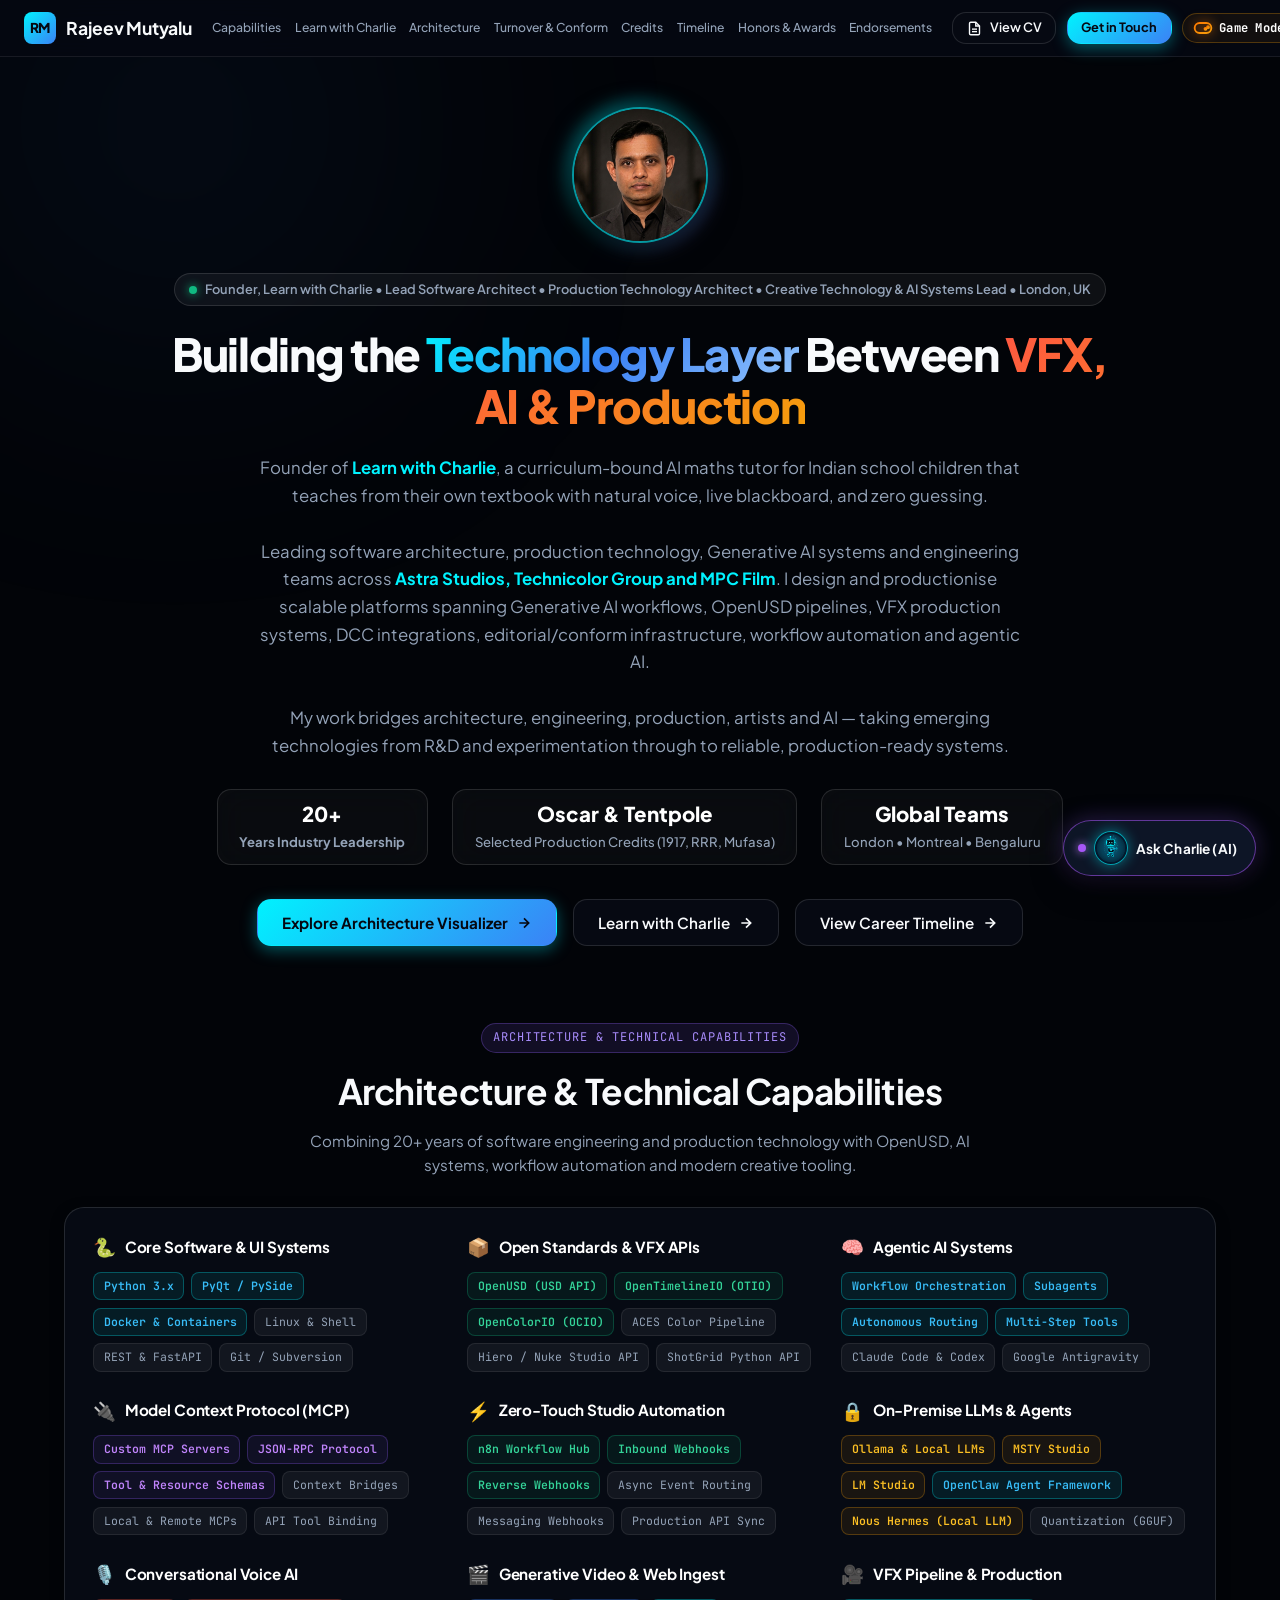
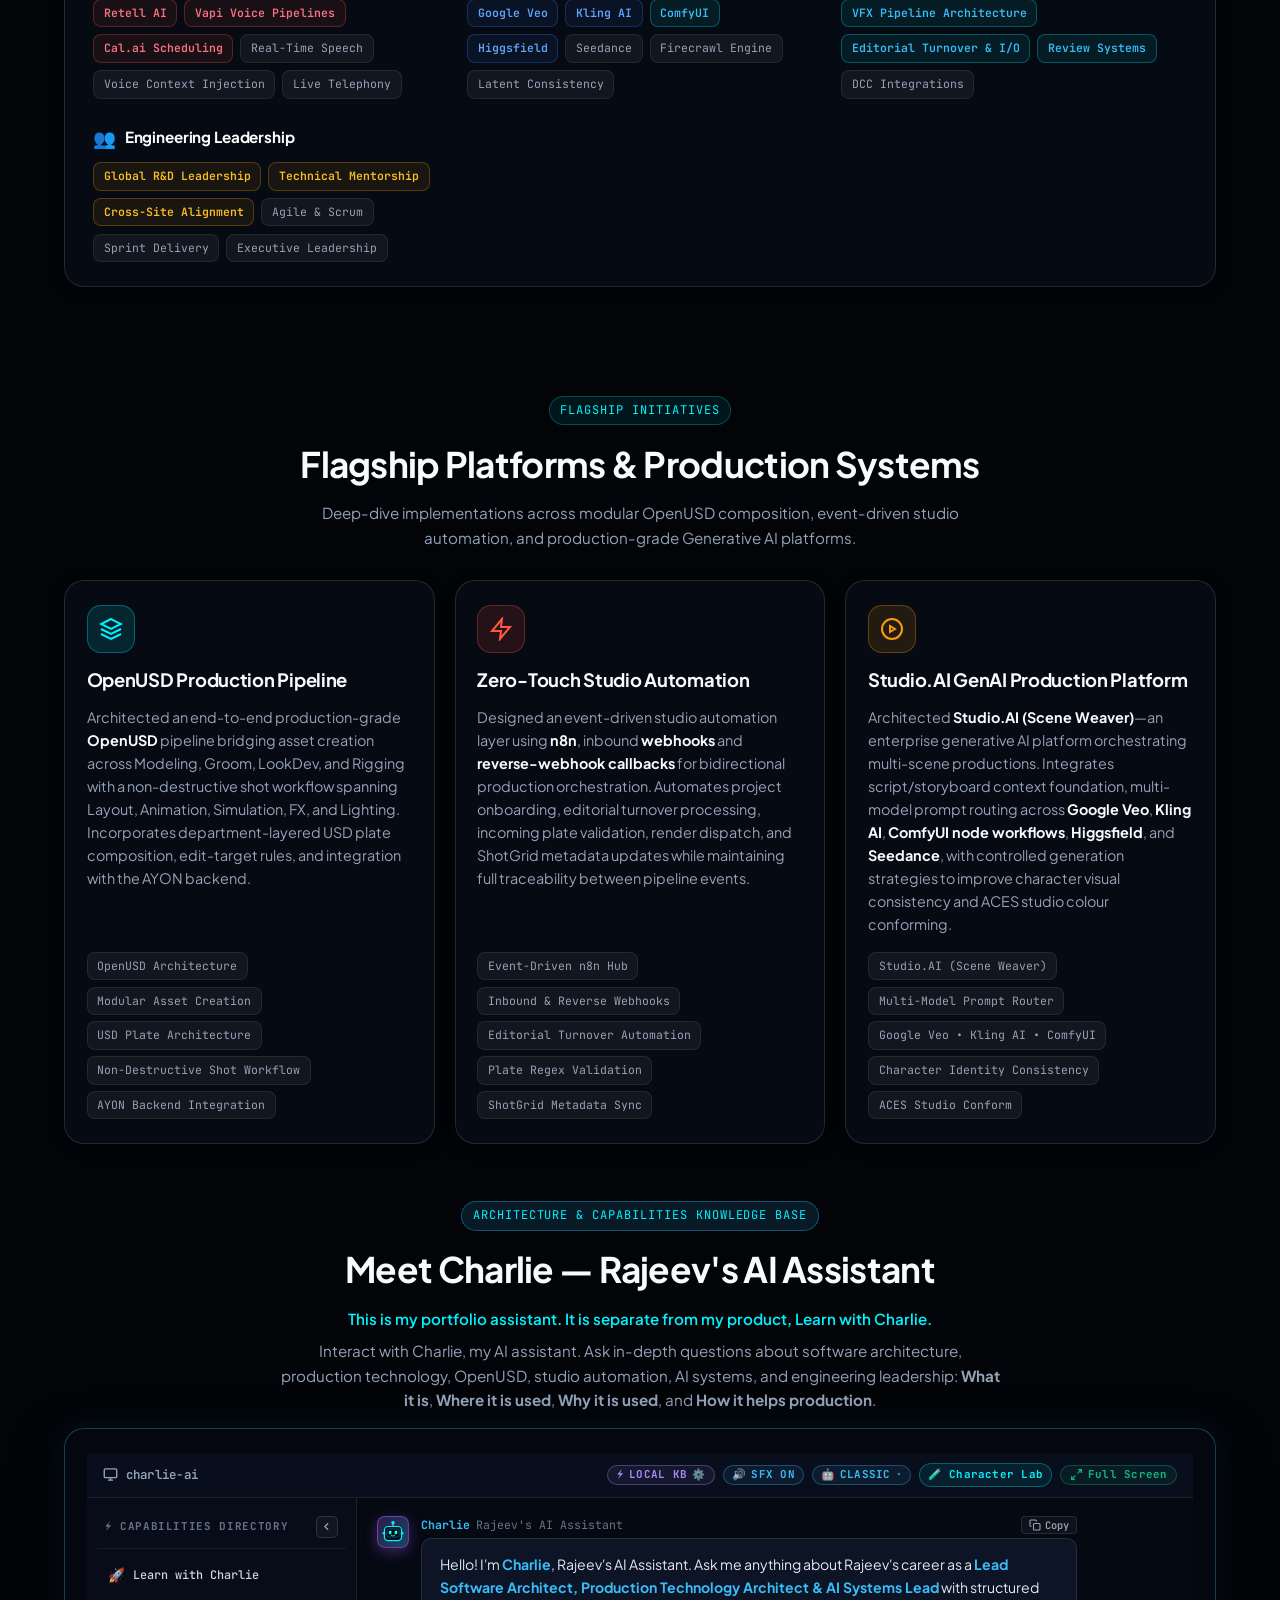
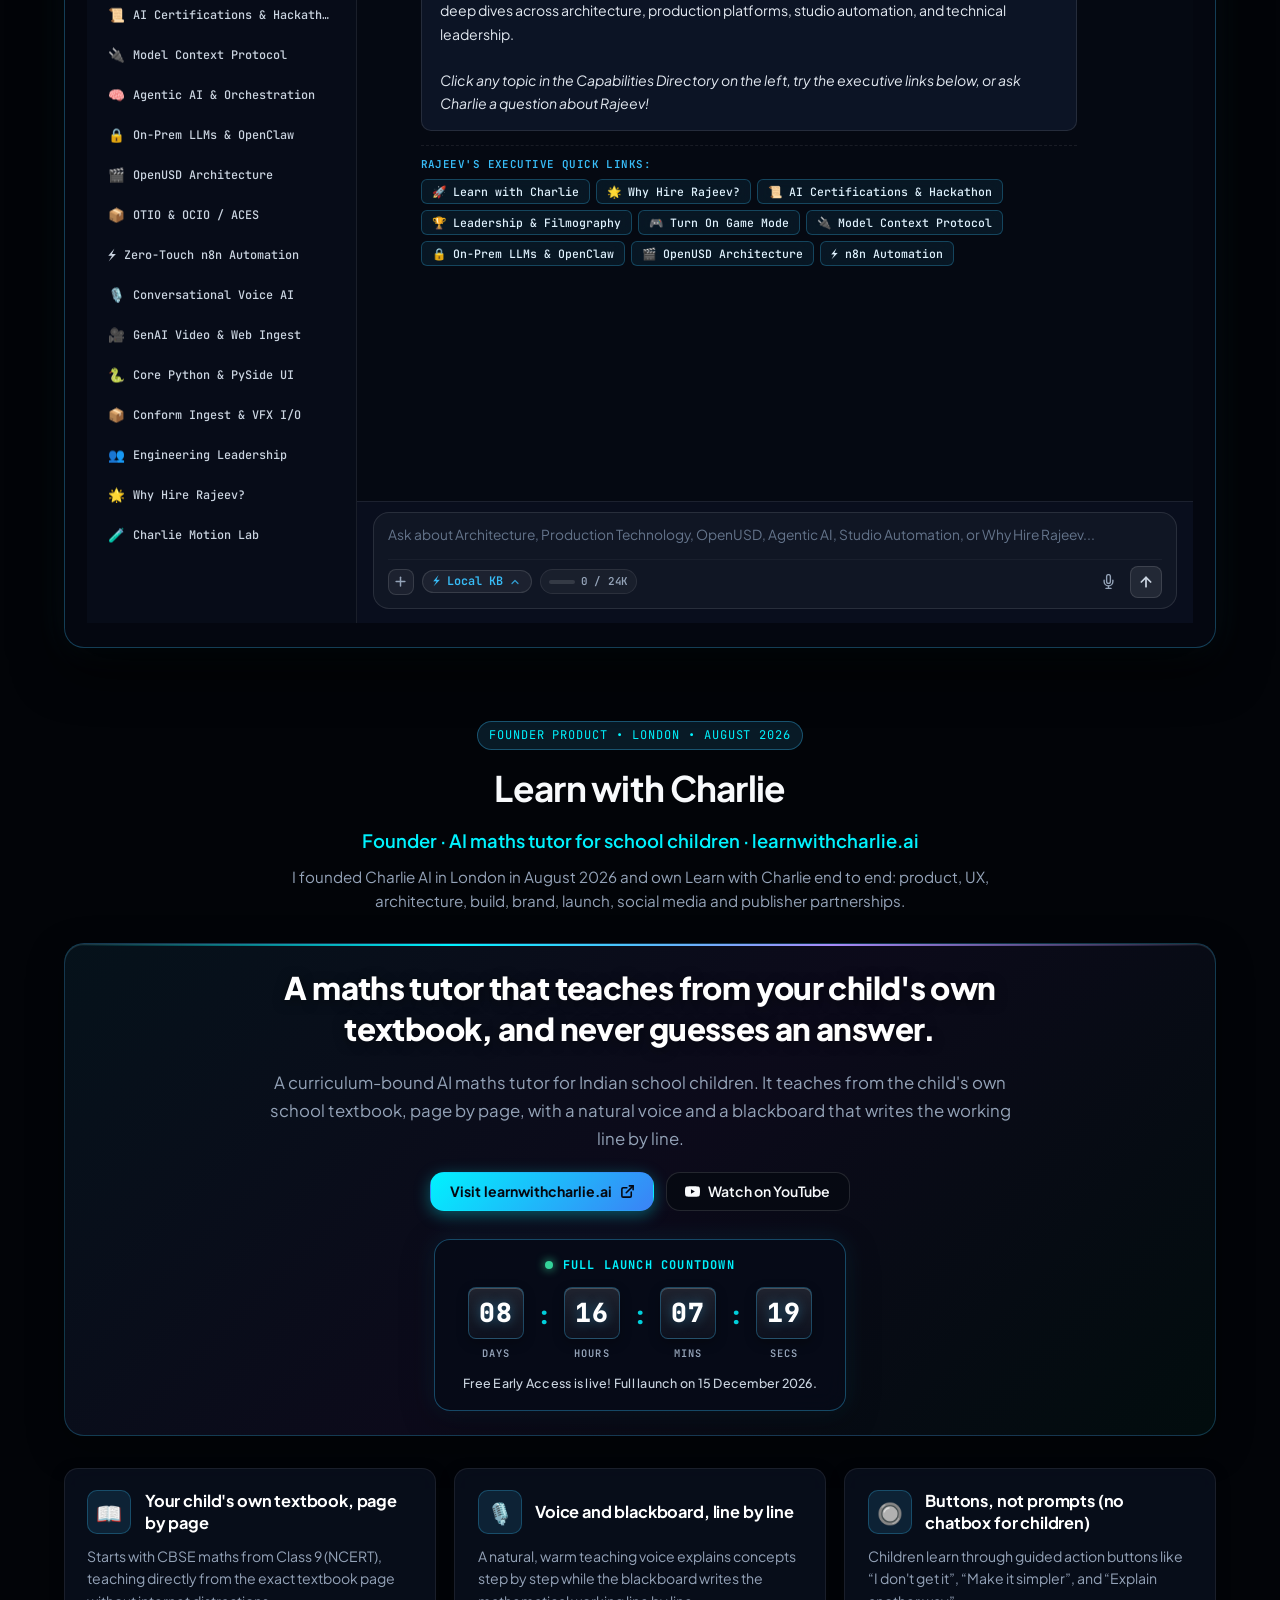
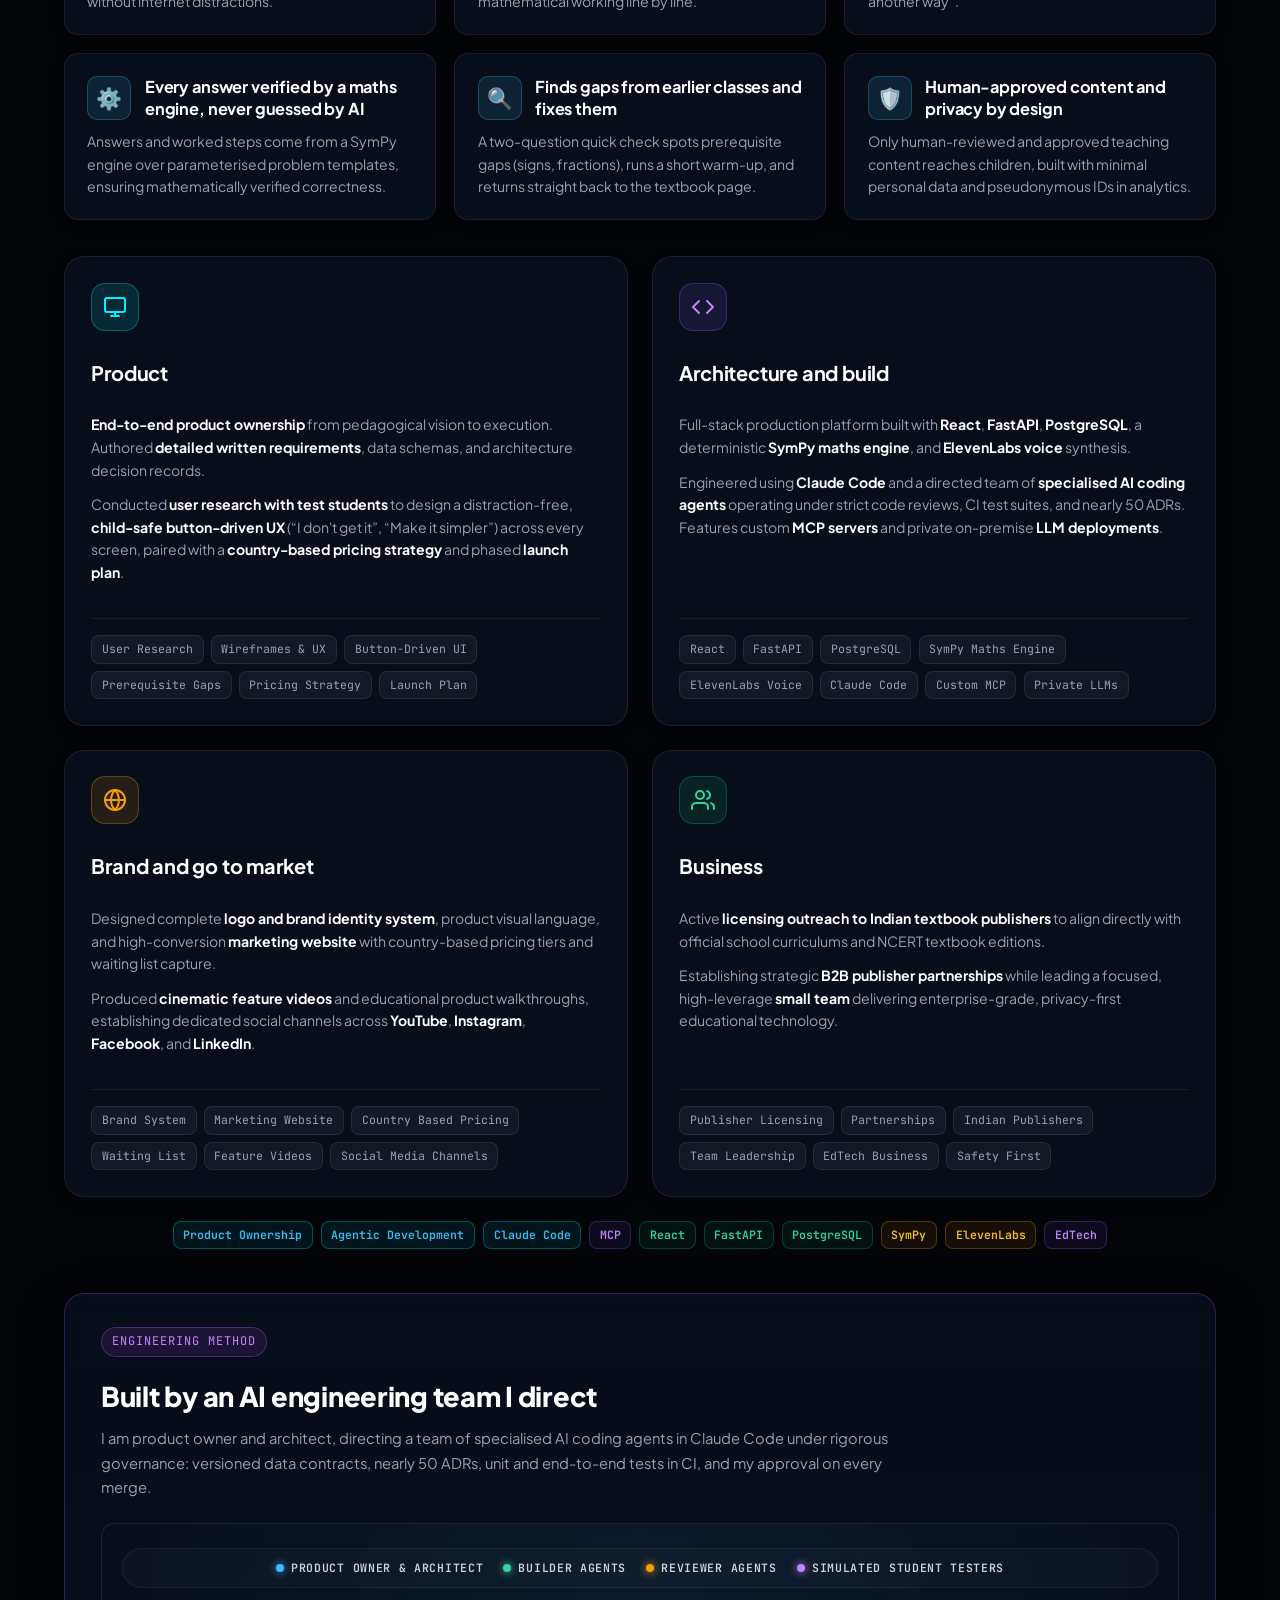
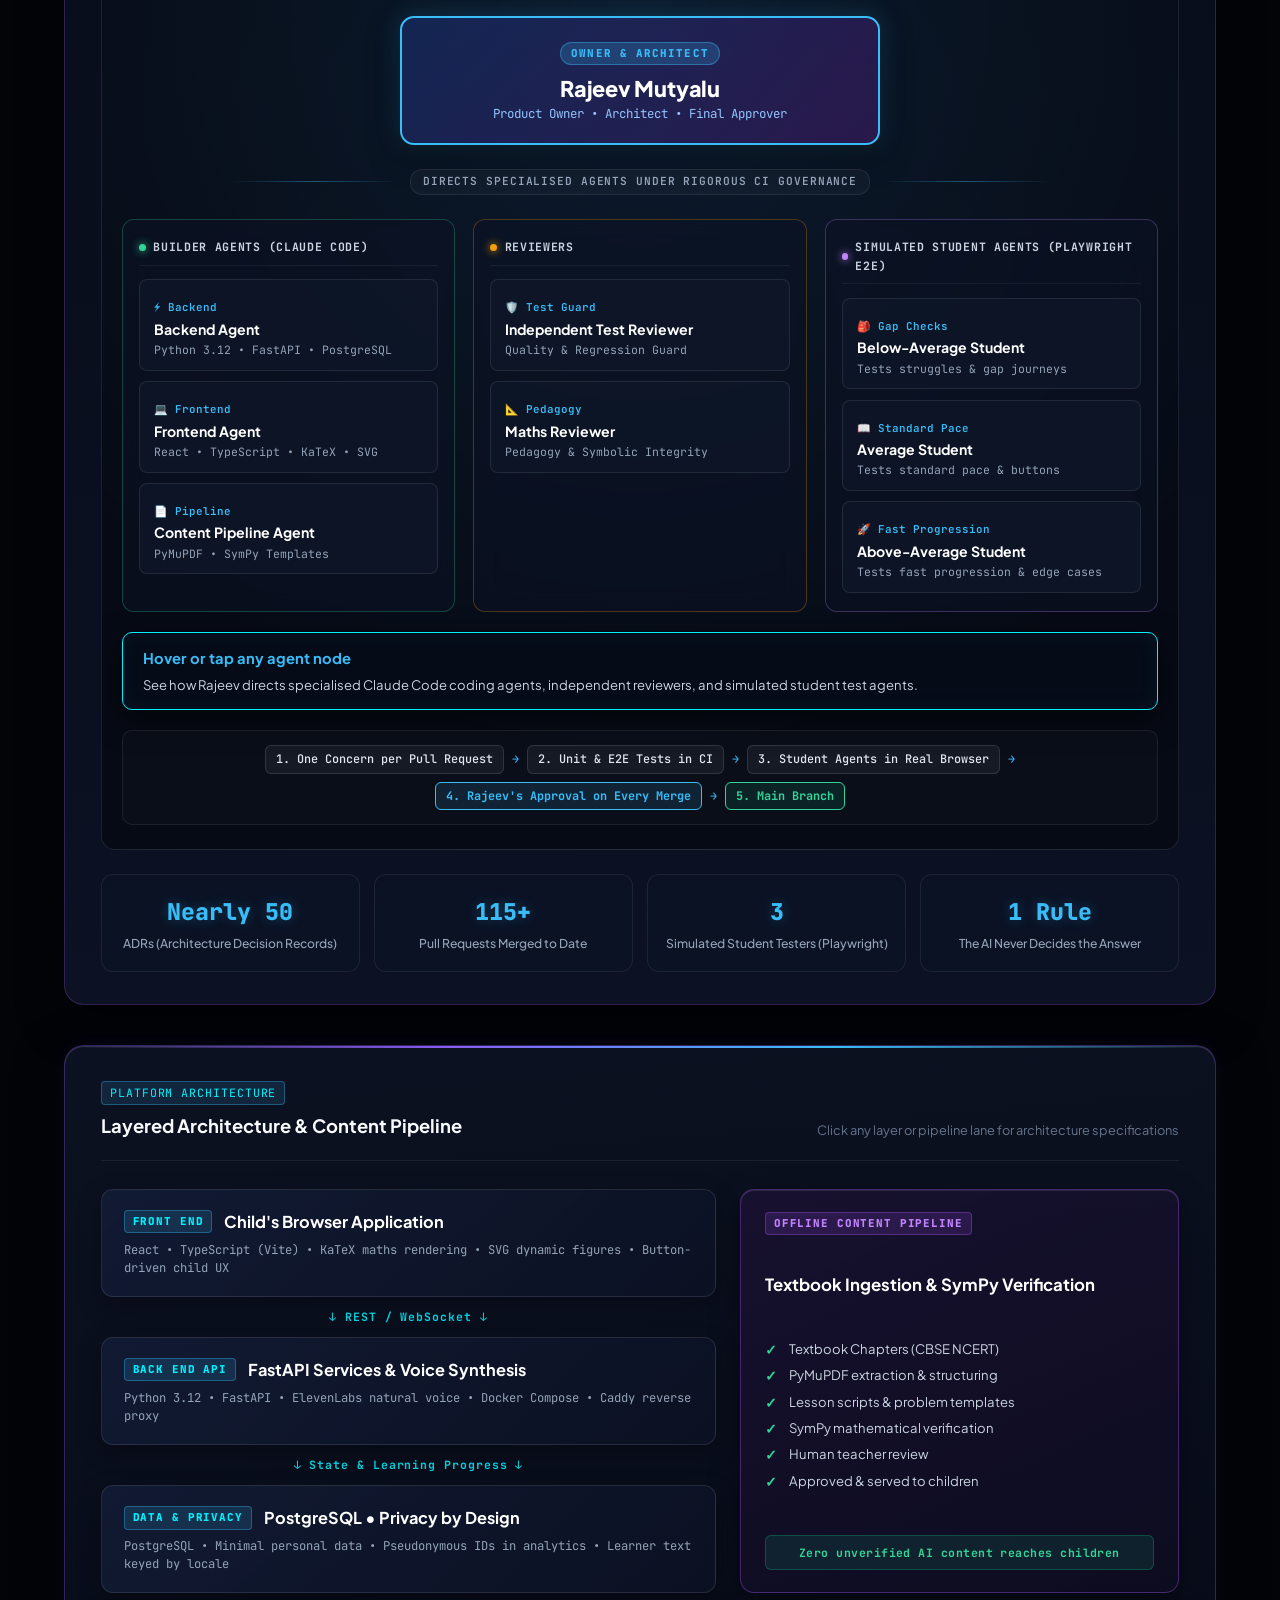
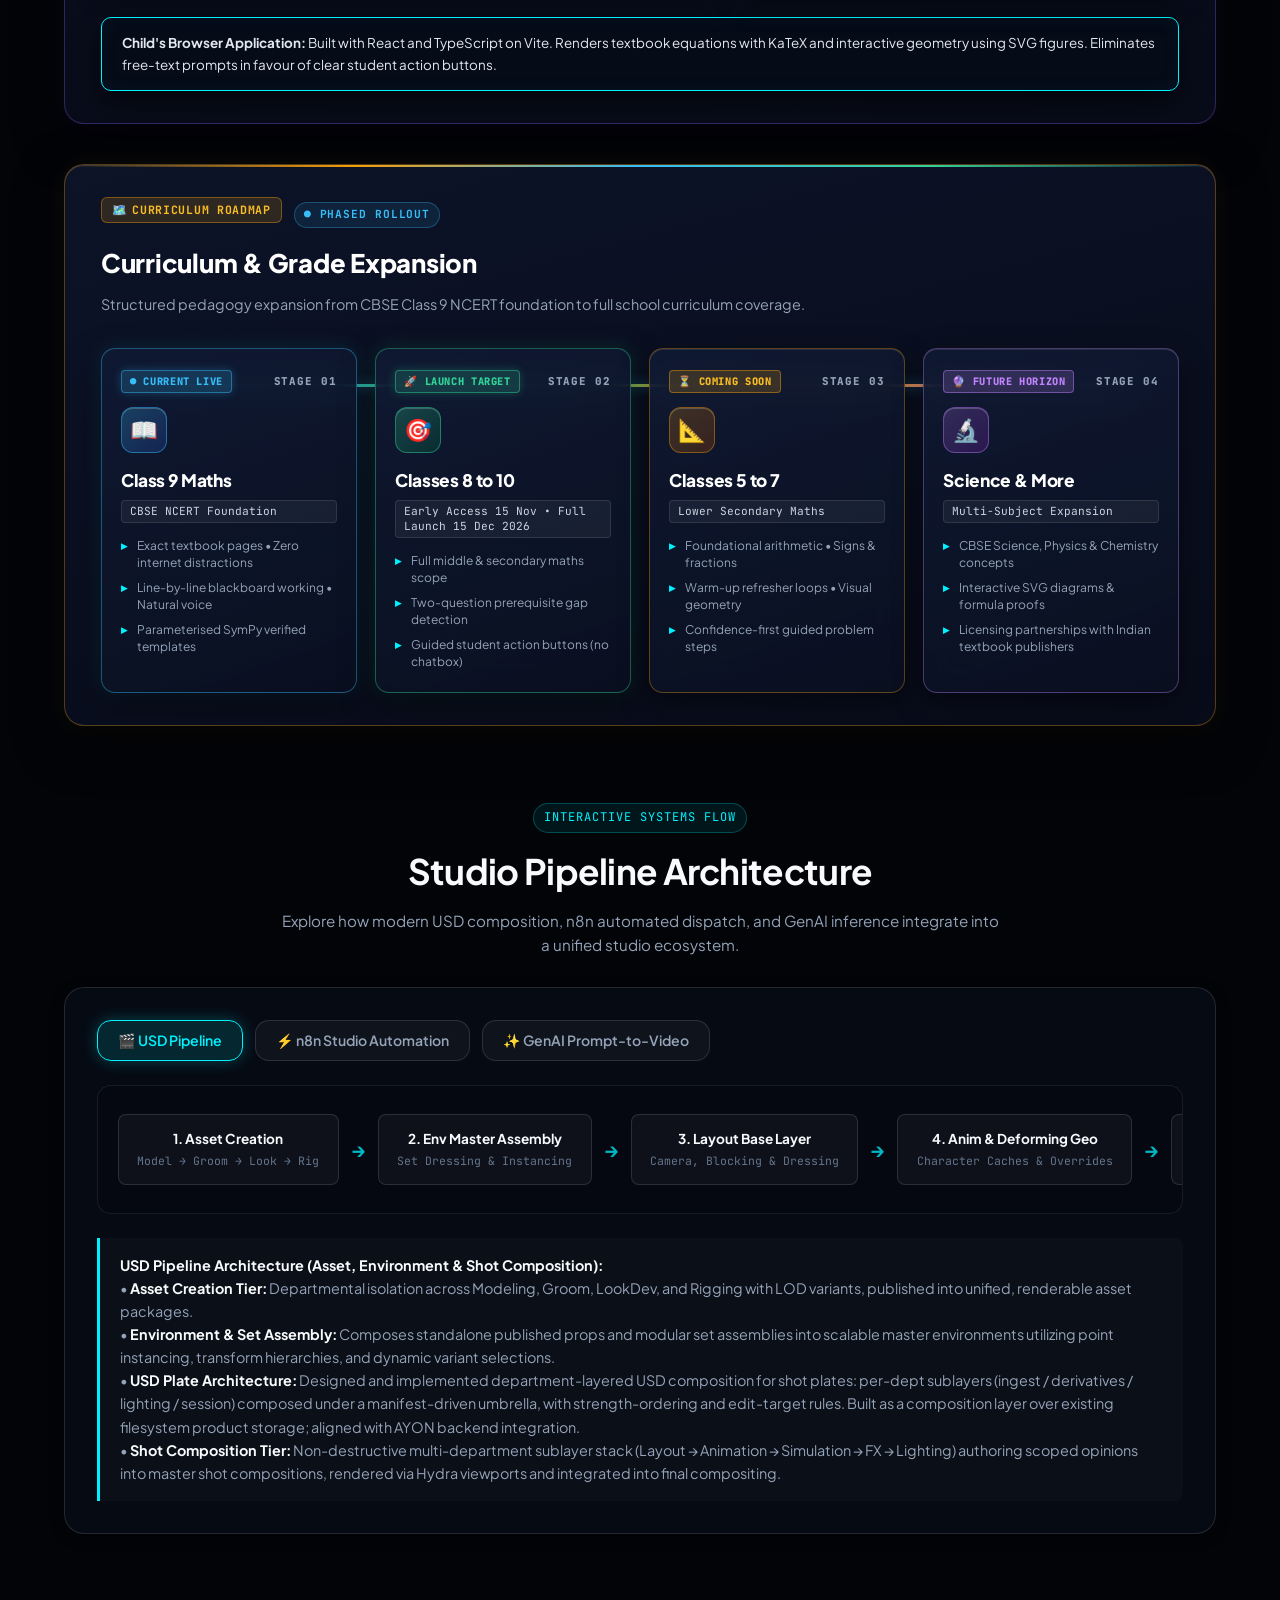
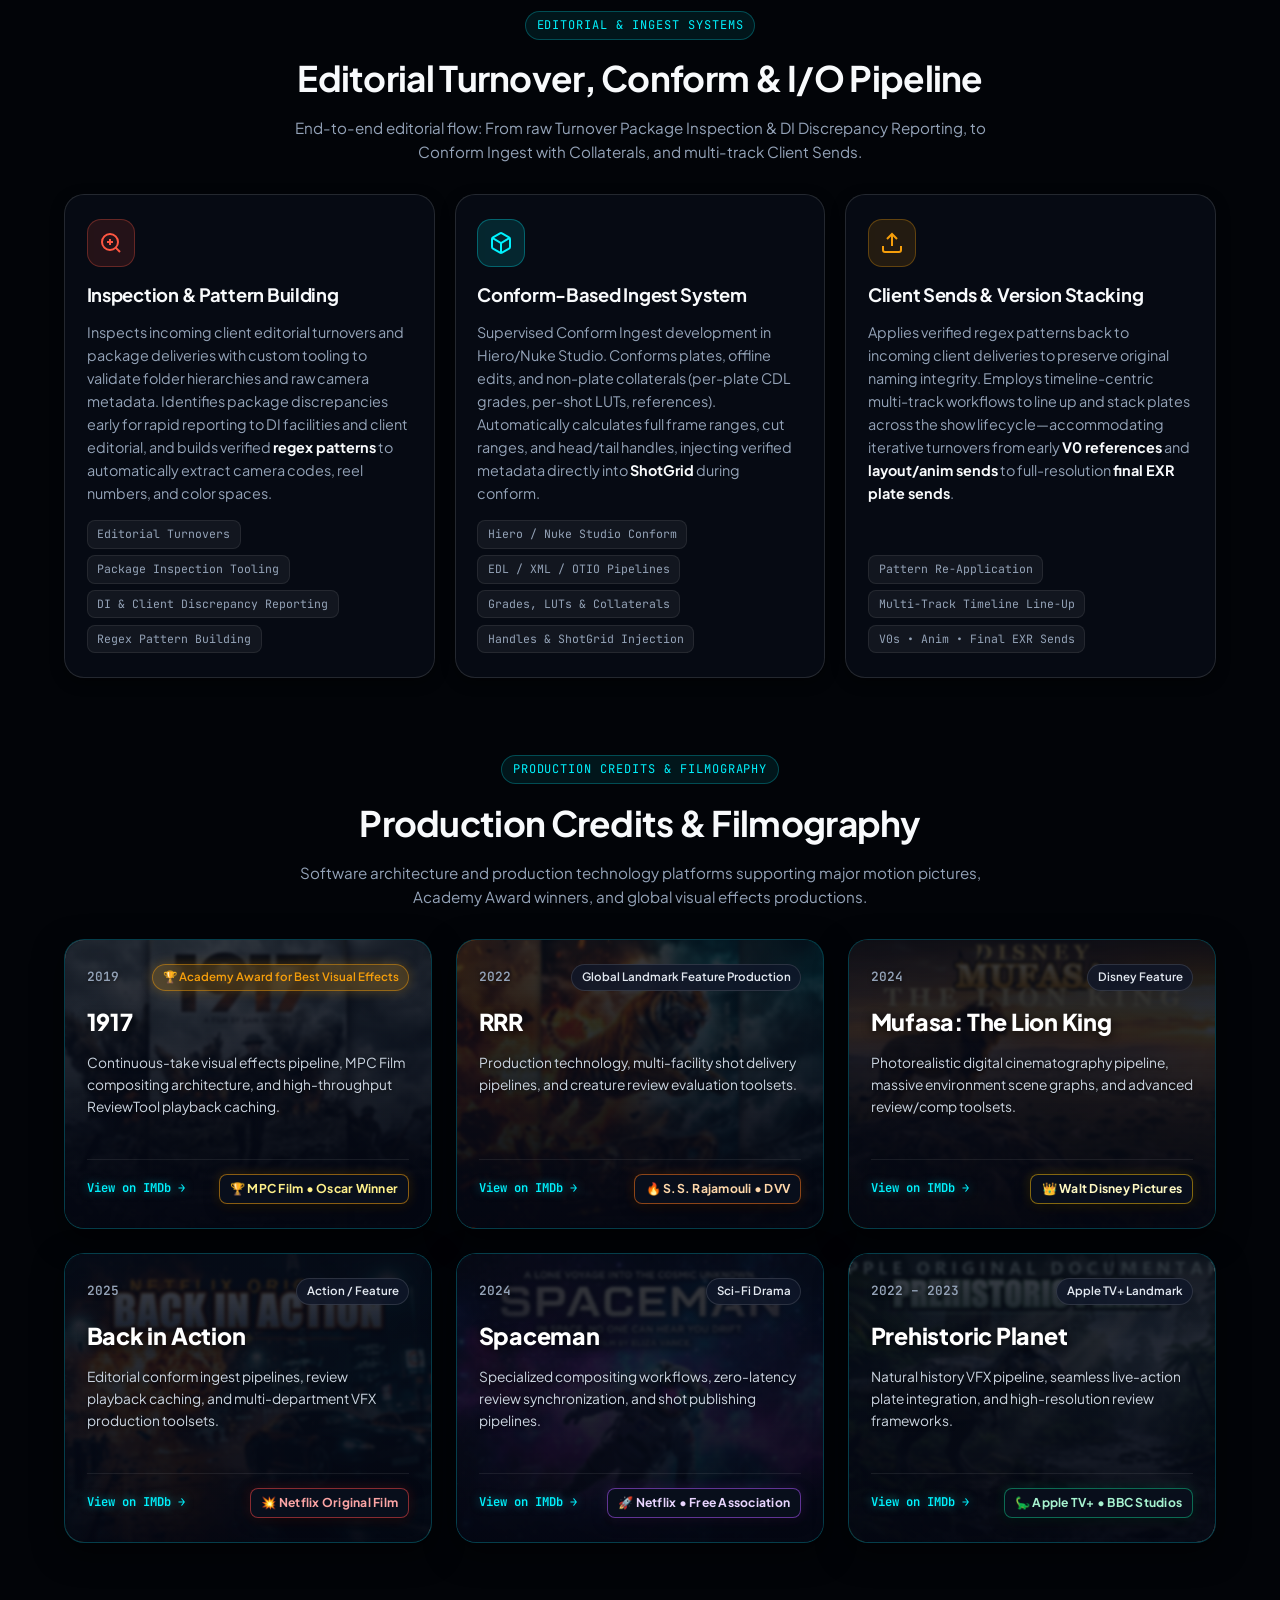
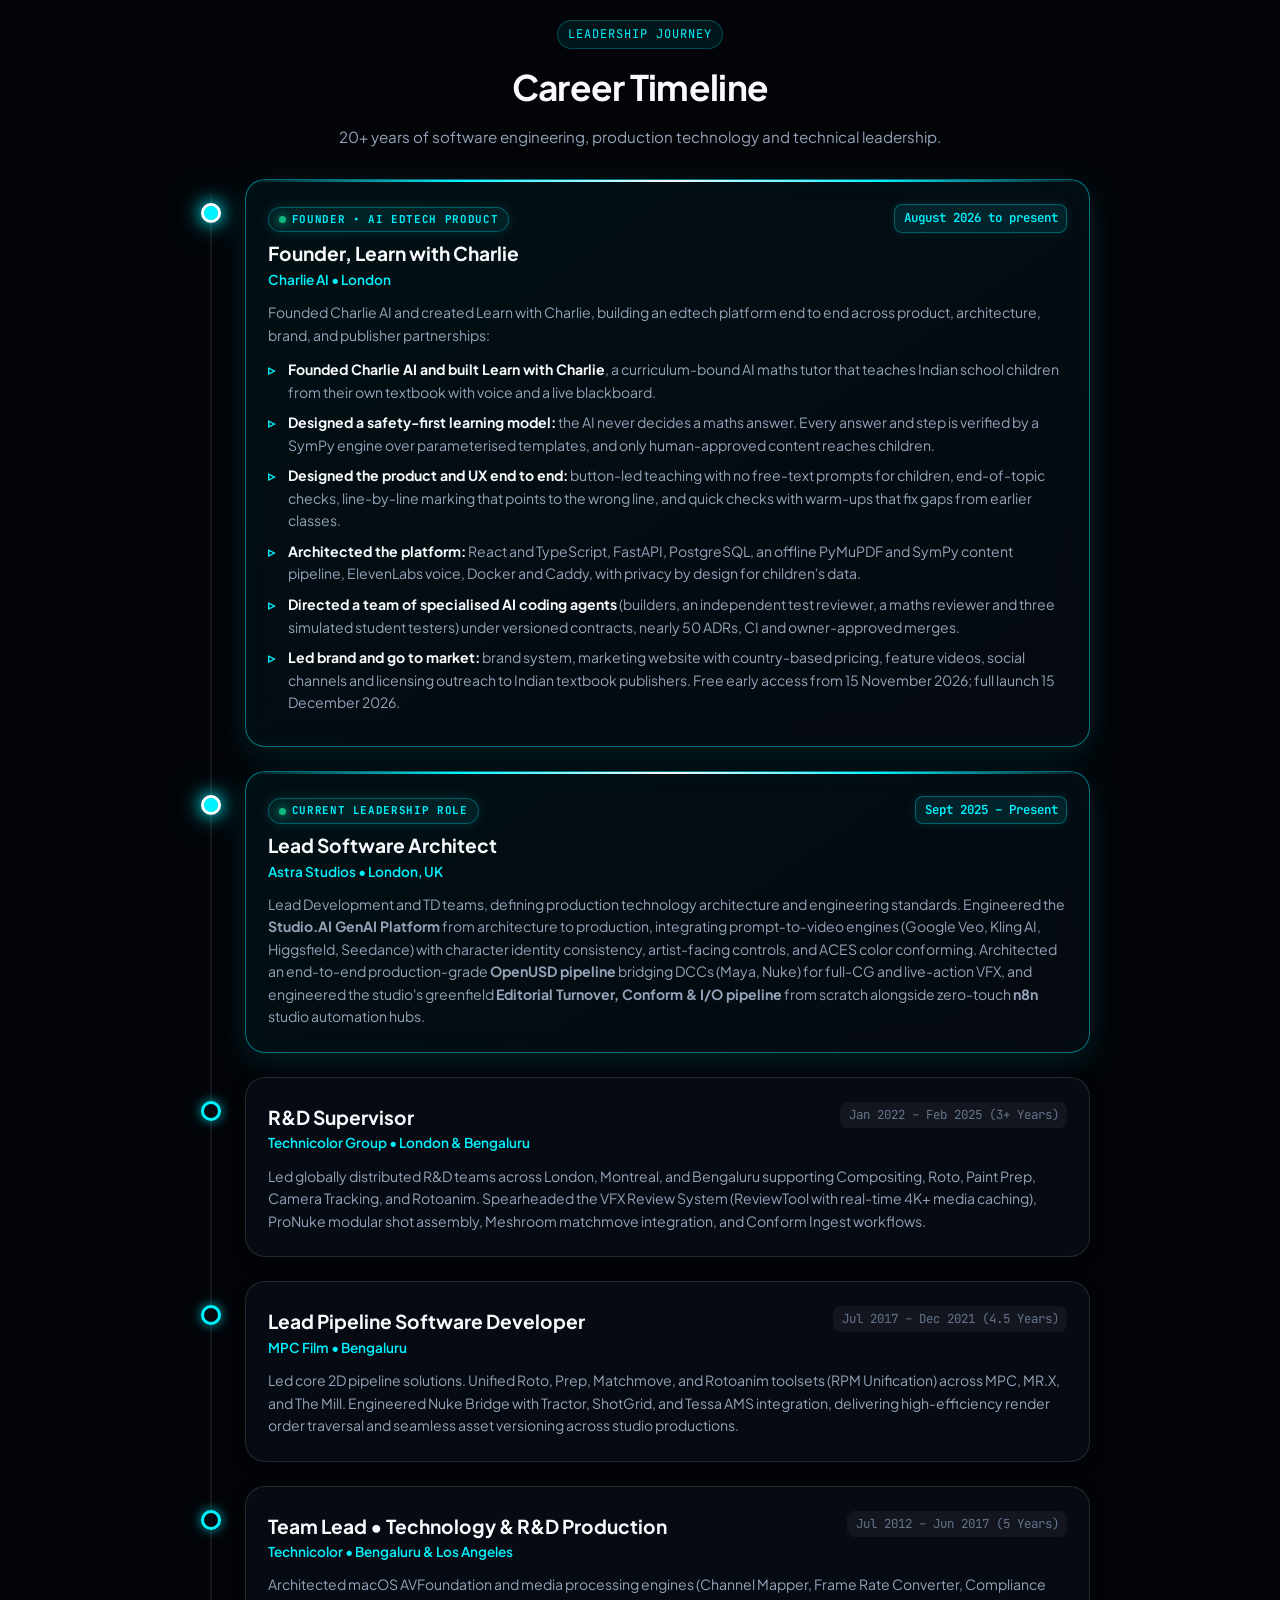
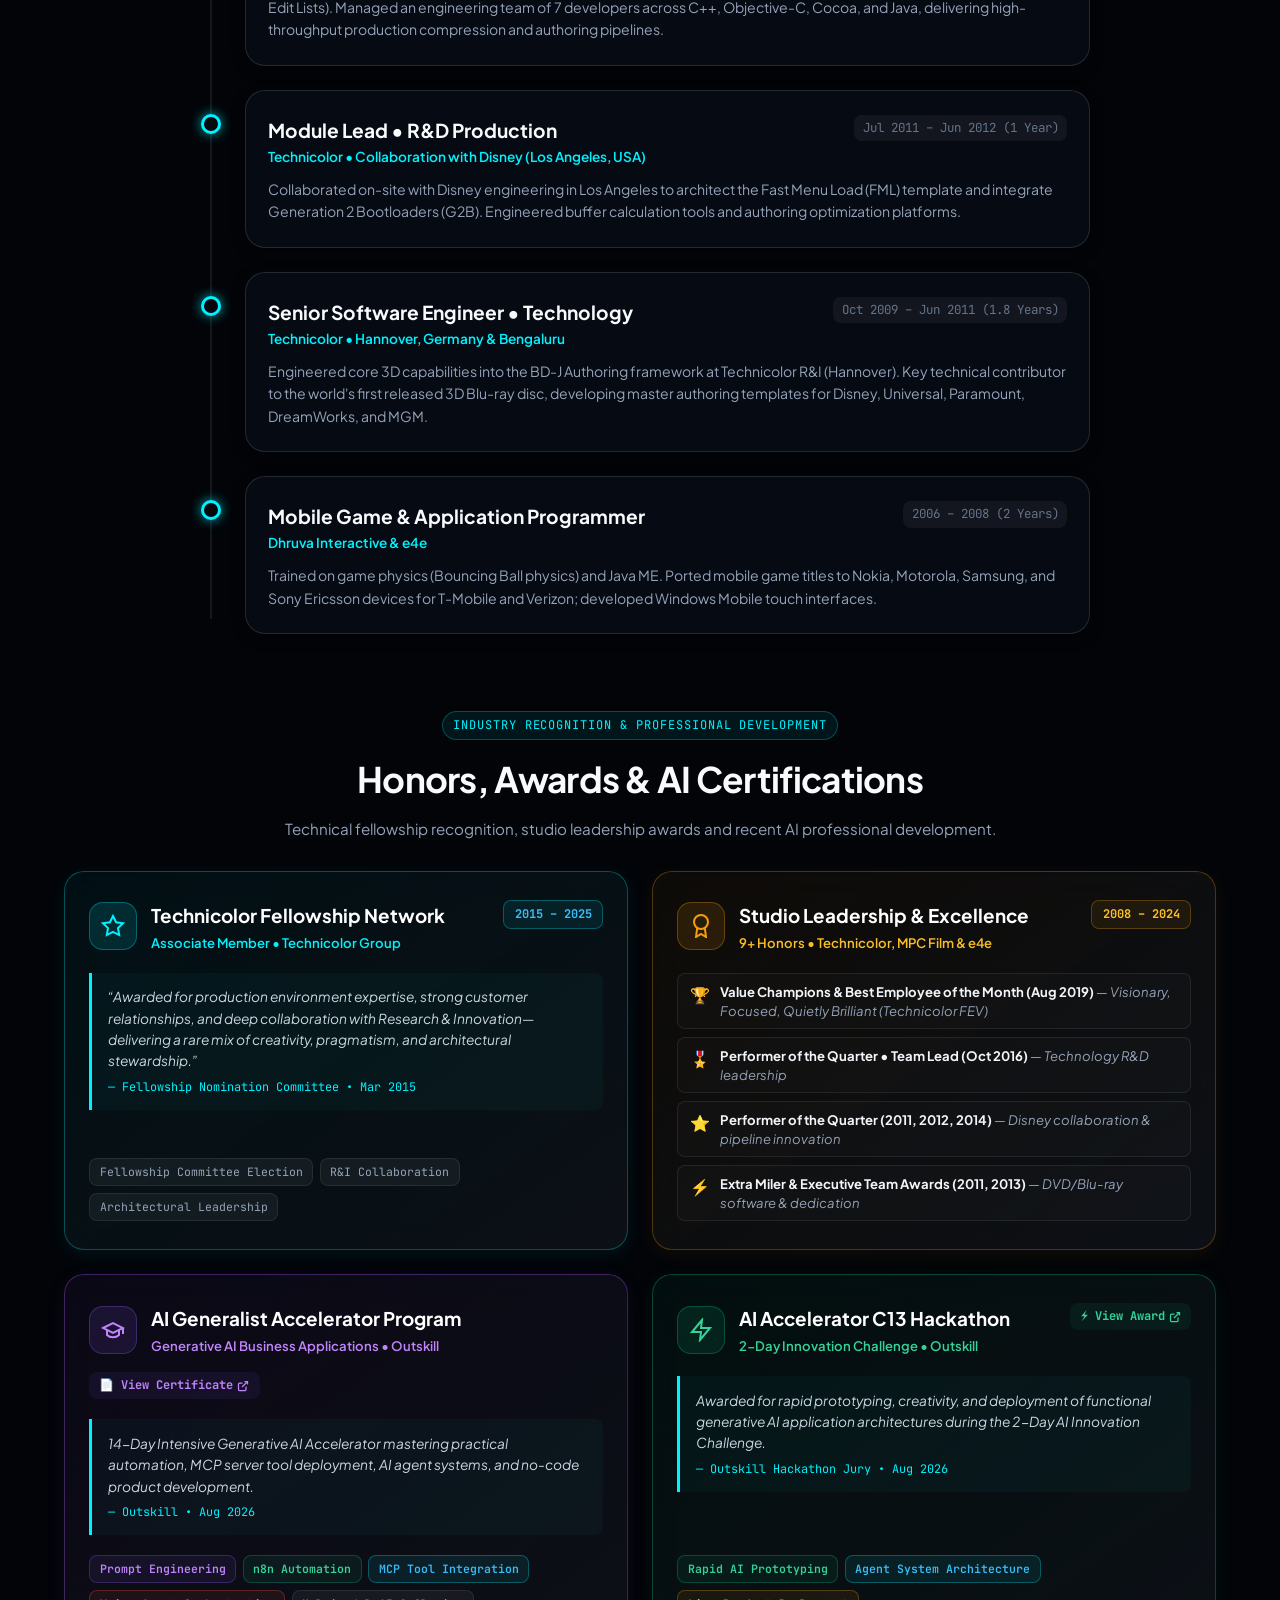
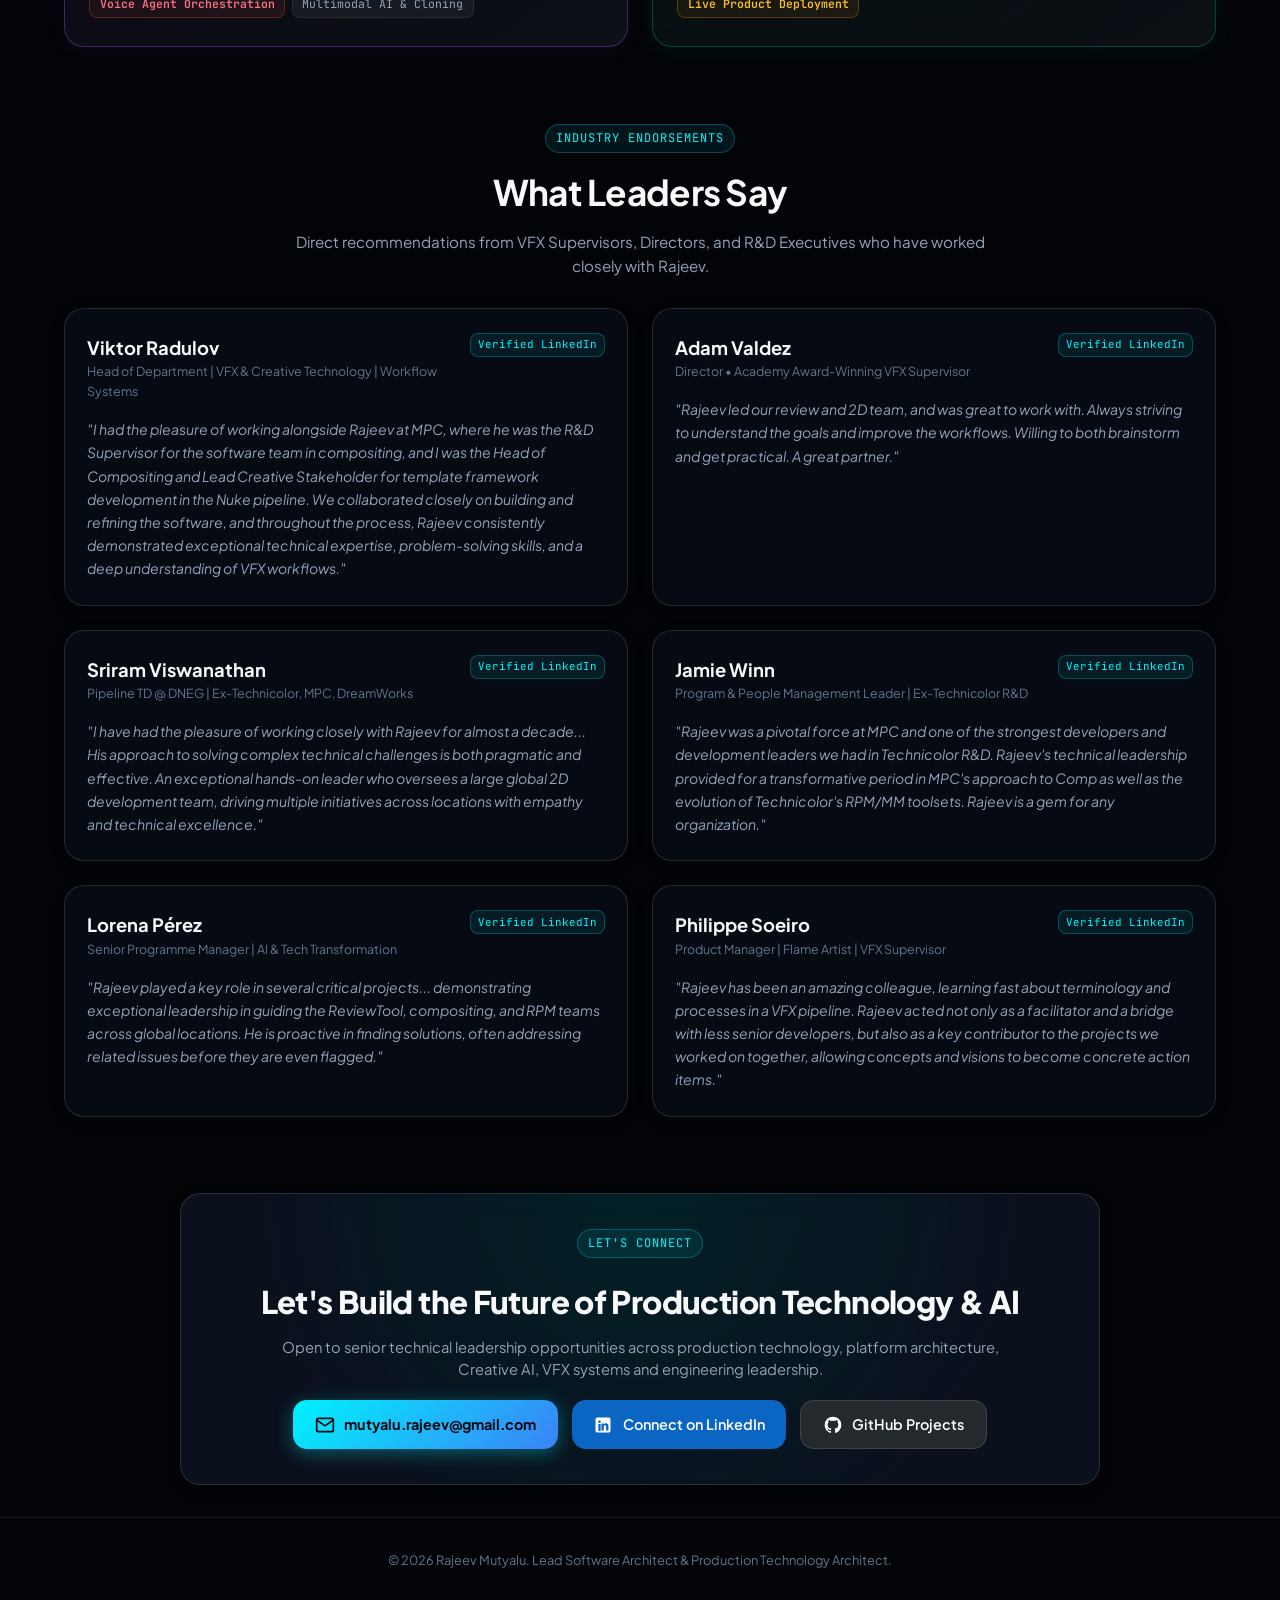
==== commit 2356be43: "fix(cache): bump asset version to v203 and remove stale inline script" ====
--- a/index.html
+++ b/index.html
@@ -54,7 +54,7 @@
   <link rel="manifest" href="site.webmanifest" />
   <meta name="theme-color" content="#06080e" />
 
-  <link rel="stylesheet" href="style.css?v=202" />
+  <link rel="stylesheet" href="style.css?v=203" />
   <link rel="prefetch" href="cv.html" />
 
   <!-- Navigation & Scroll Position Guard: Always land cleanly on the first page when returning from CV, Charlie Lab, or Full Screen -->
@@ -2706,50 +2706,7 @@
     </div>
   </div>
 
-  <!-- Learn with Charlie Interactive Flow Controller -->
-  <script>
-    document.addEventListener('DOMContentLoaded', function () {
-      const tabBtns = document.querySelectorAll('.edu-tab-btn');
-      const flowViews = document.querySelectorAll('.edu-flow-view');
-      tabBtns.forEach(function (btn) {
-        btn.addEventListener('click', function () {
-          const flowId = 'flow-' + this.dataset.flow;
-          tabBtns.forEach(function (b) { b.classList.remove('active'); });
-          this.classList.add('active');
-          flowViews.forEach(function (v) {
-            if (v.id === flowId) {
-              v.style.display = 'block';
-              v.classList.add('active');
-            } else {
-              v.style.display = 'none';
-              v.classList.remove('active');
-            }
-          });
-        });
-      });
-
-      const modeChips = document.querySelectorAll('.edu-mode-chip');
-      const modeContents = document.querySelectorAll('.edu-mode-content');
-      modeChips.forEach(function (chip) {
-        chip.addEventListener('click', function () {
-          const modeId = 'mode-' + this.dataset.mode;
-          modeChips.forEach(function (c) { c.classList.remove('active'); });
-          this.classList.add('active');
-          modeContents.forEach(function (m) {
-            if (m.id === modeId) {
-              m.style.display = 'block';
-              m.classList.add('active');
-            } else {
-              m.style.display = 'none';
-              m.classList.remove('active');
-            }
-          });
-        });
-      });
-    });
-  </script>
-
-  <script src="app.js?v=202"></script>
+  <script src="app.js?v=203"></script>
 </body>
 
 </html>
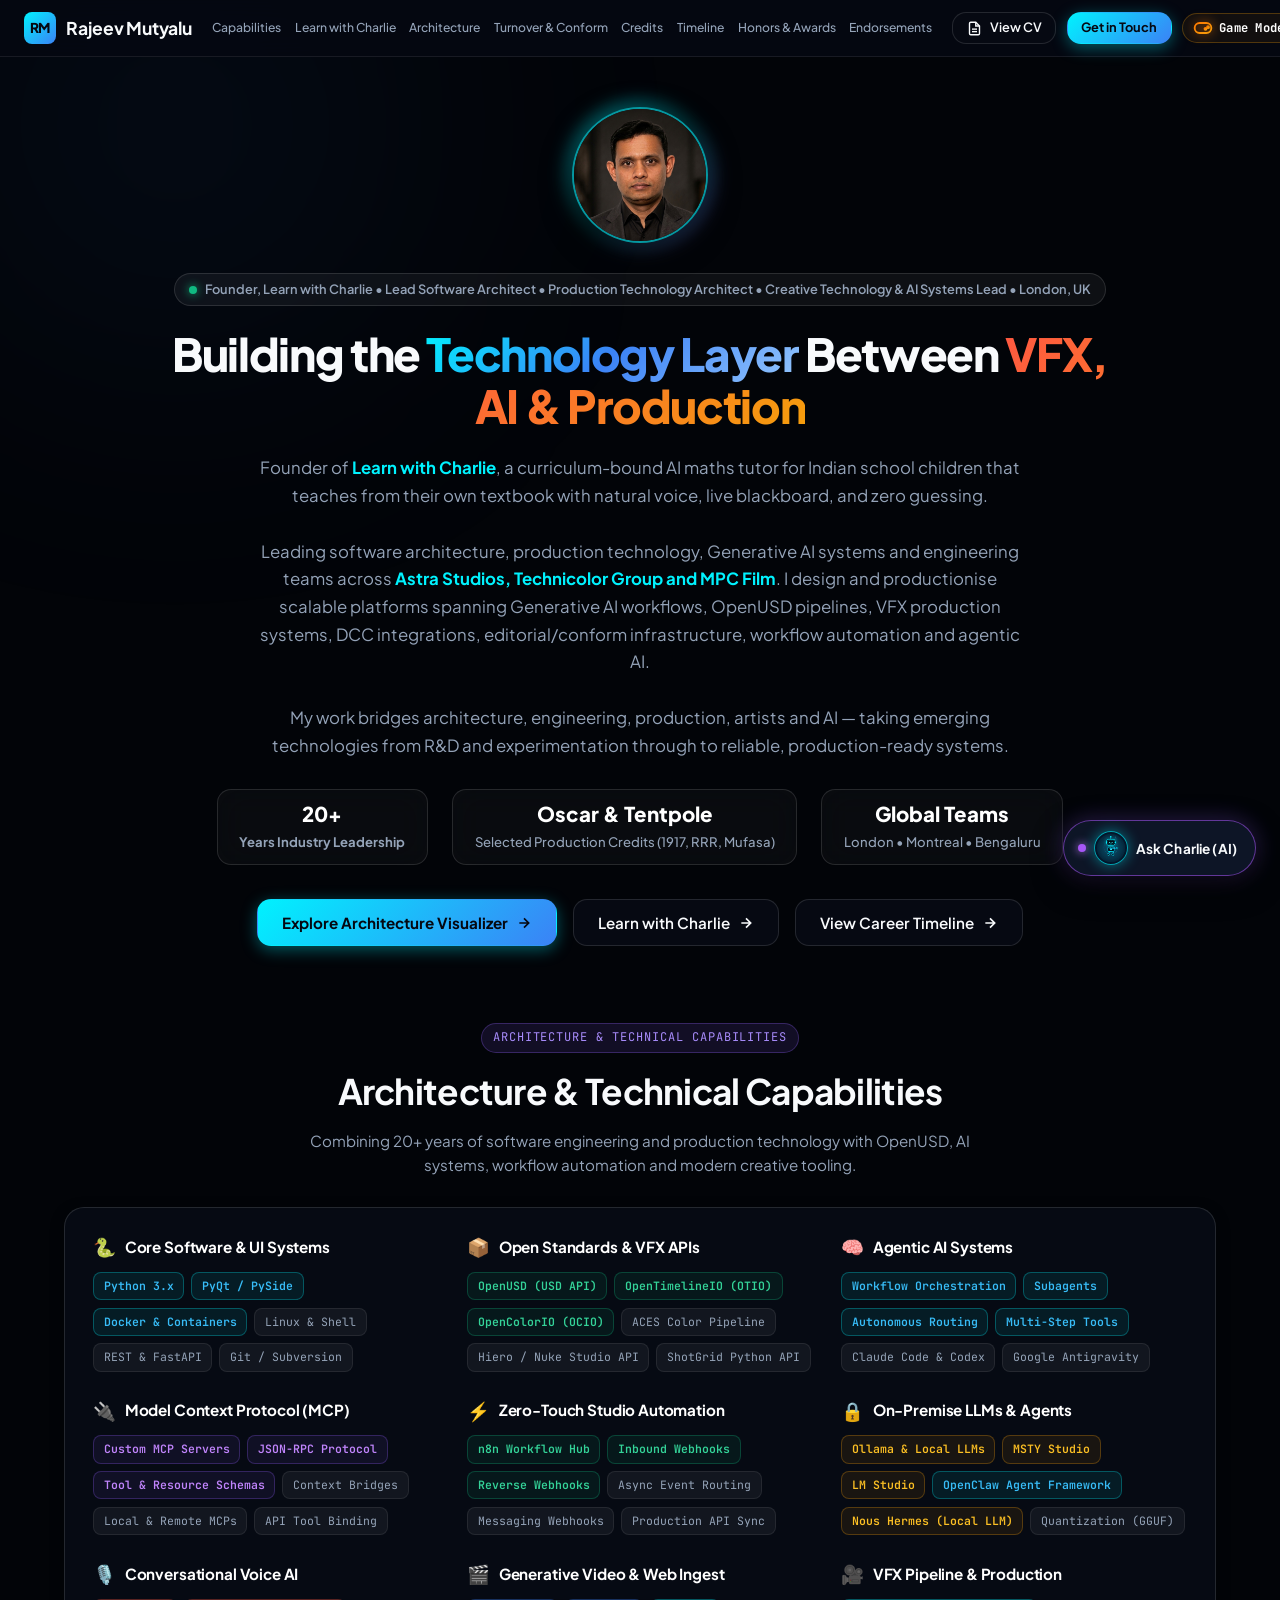
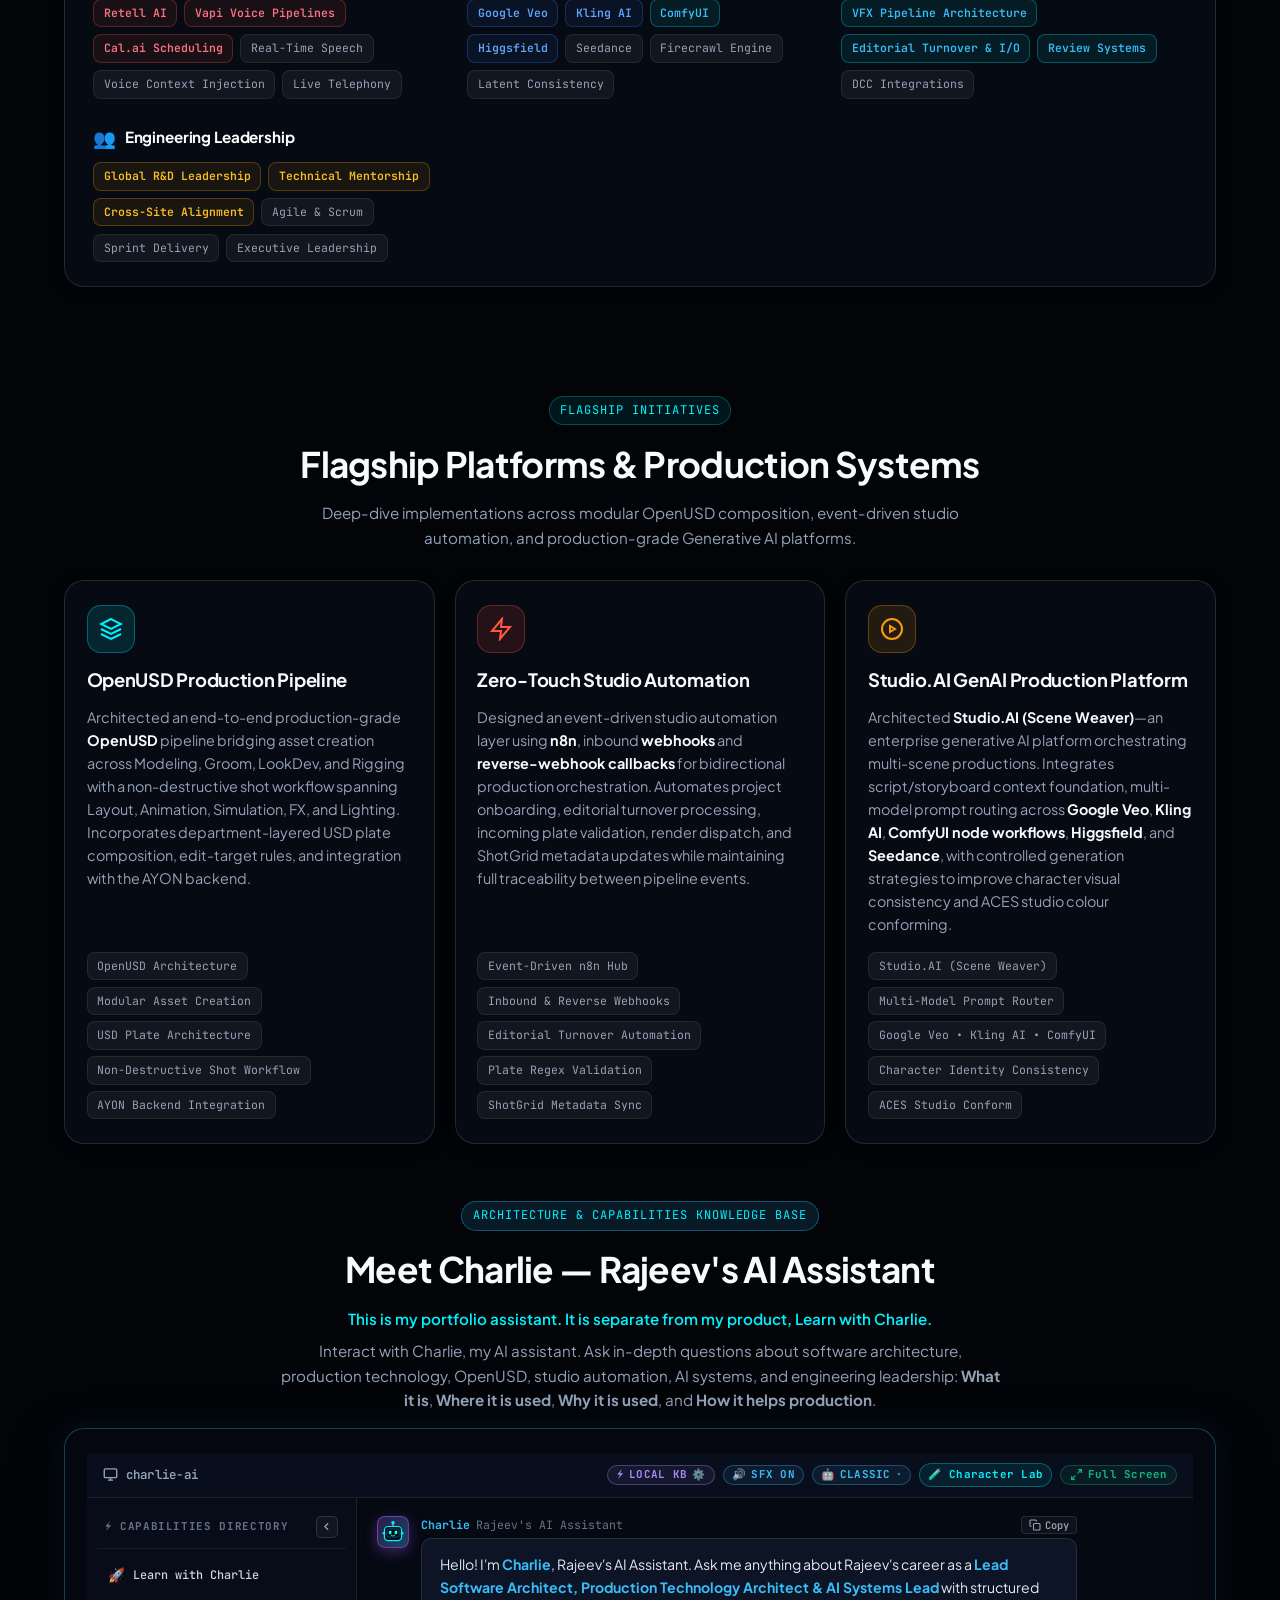
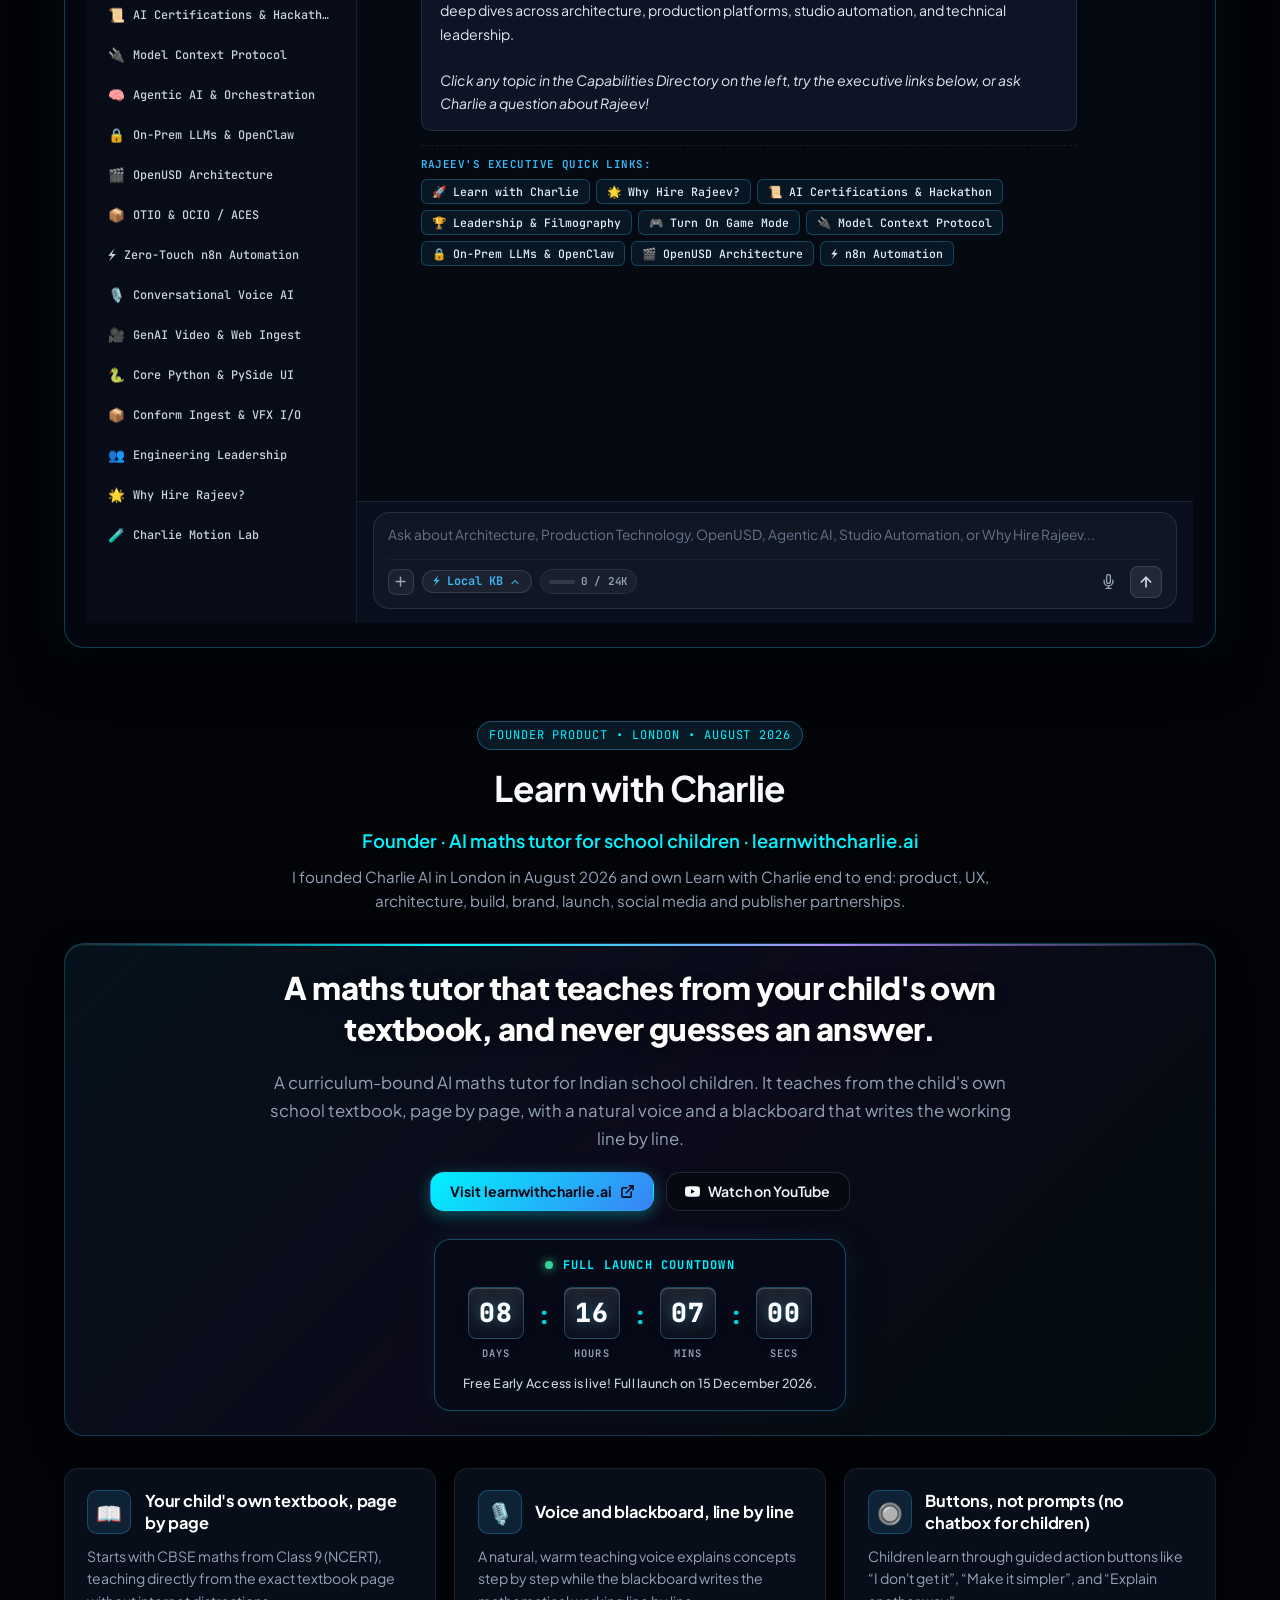
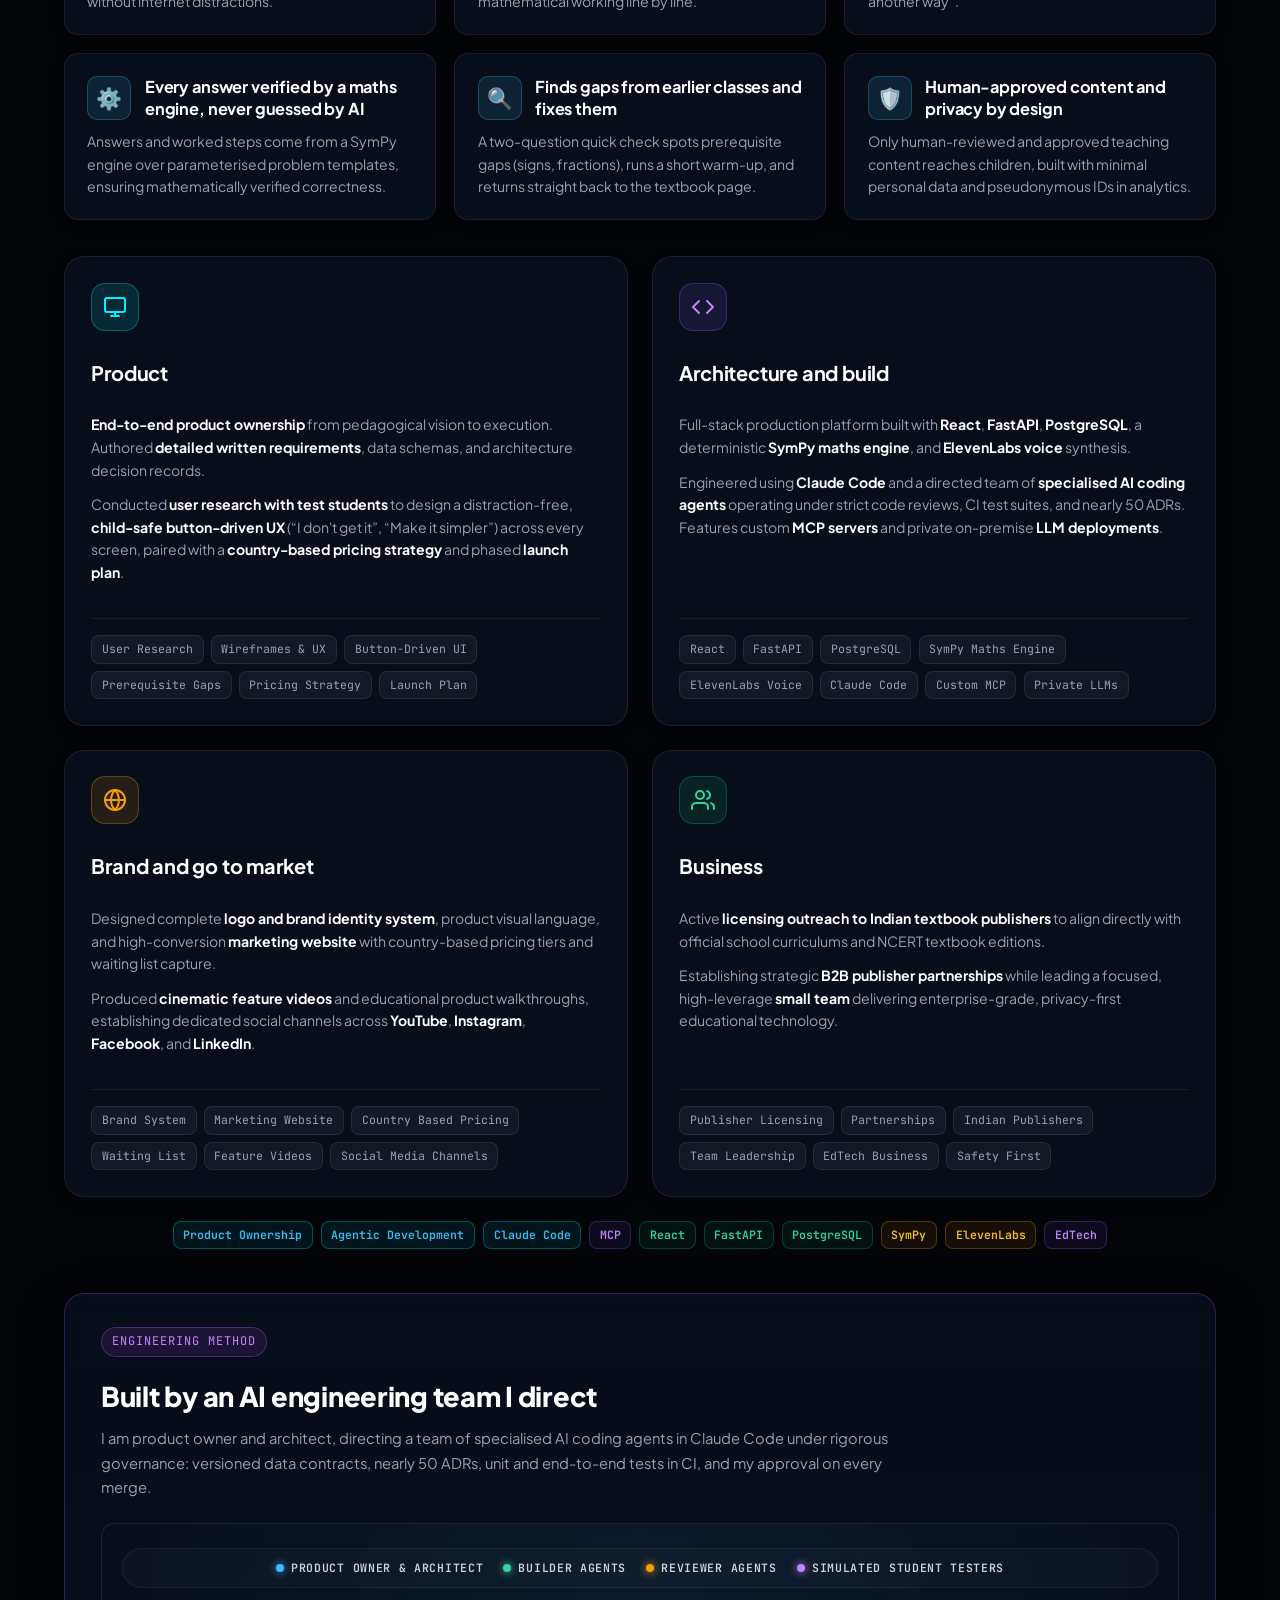
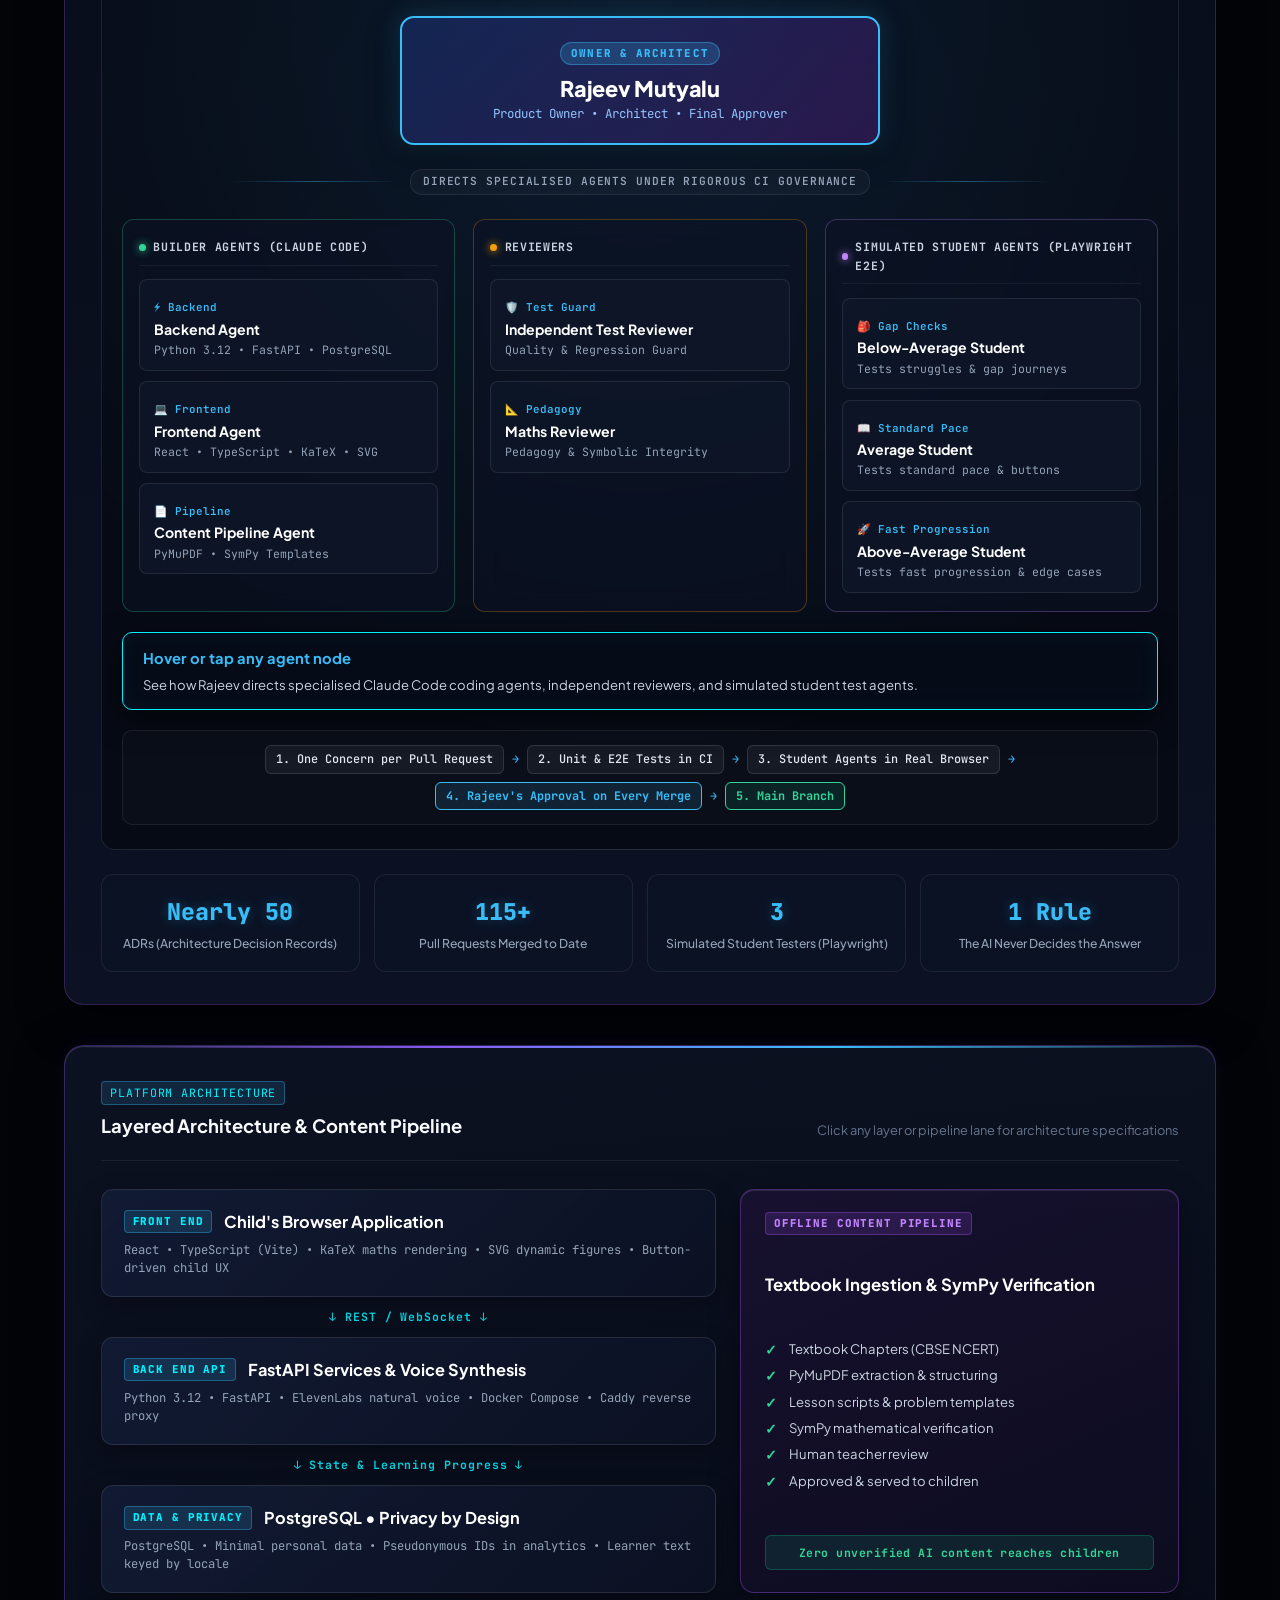
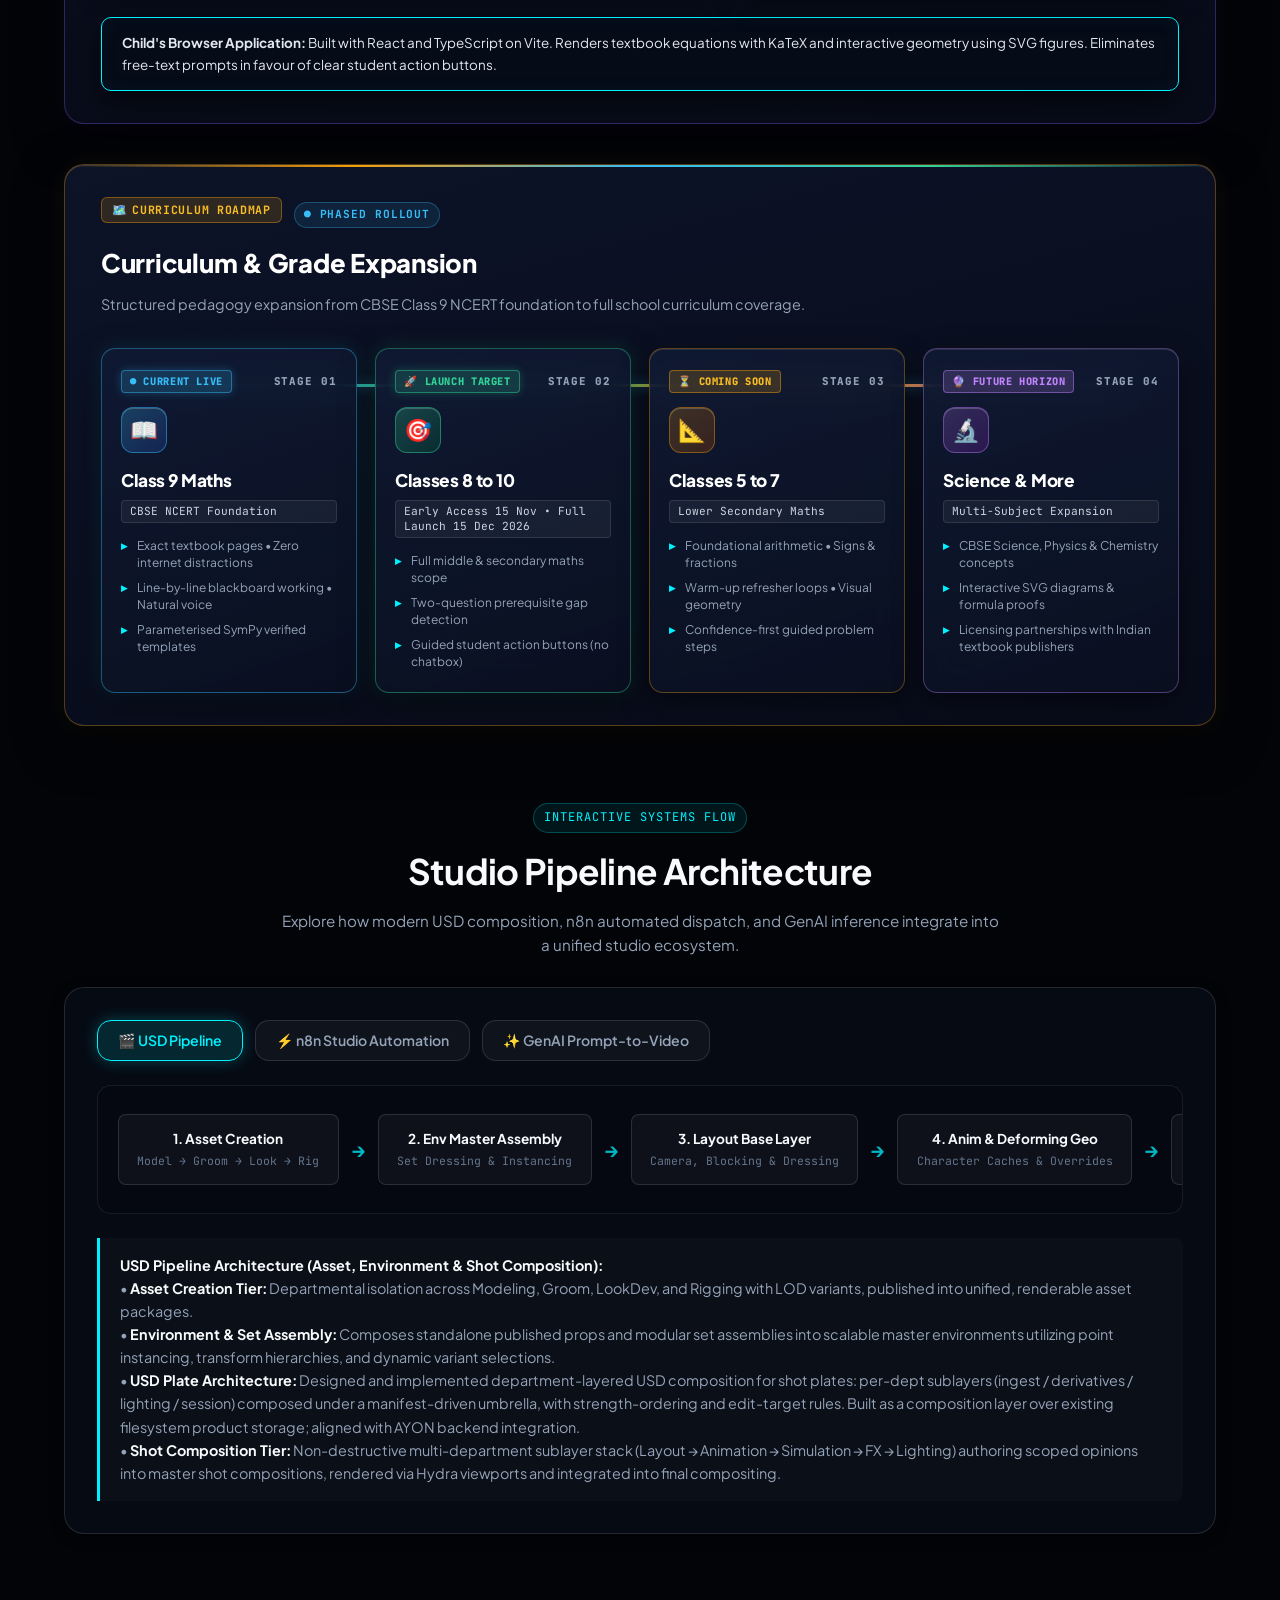
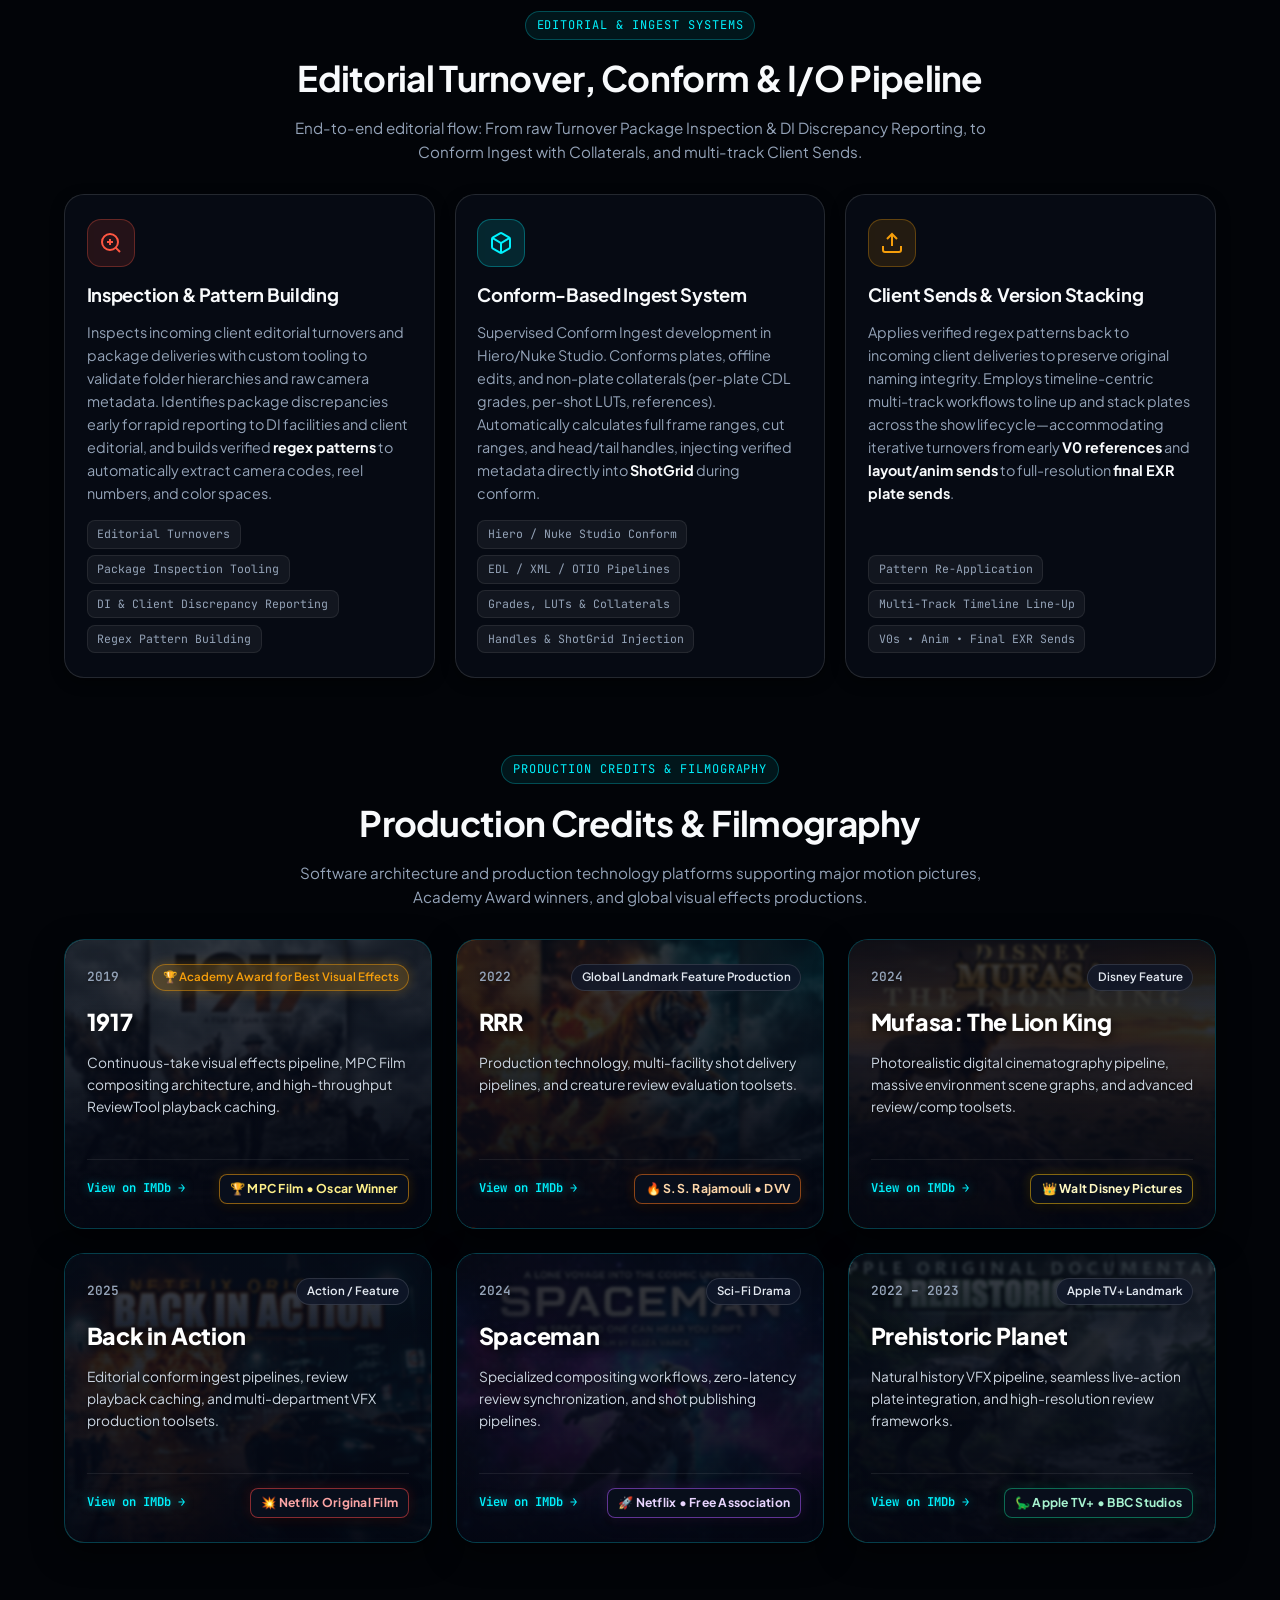
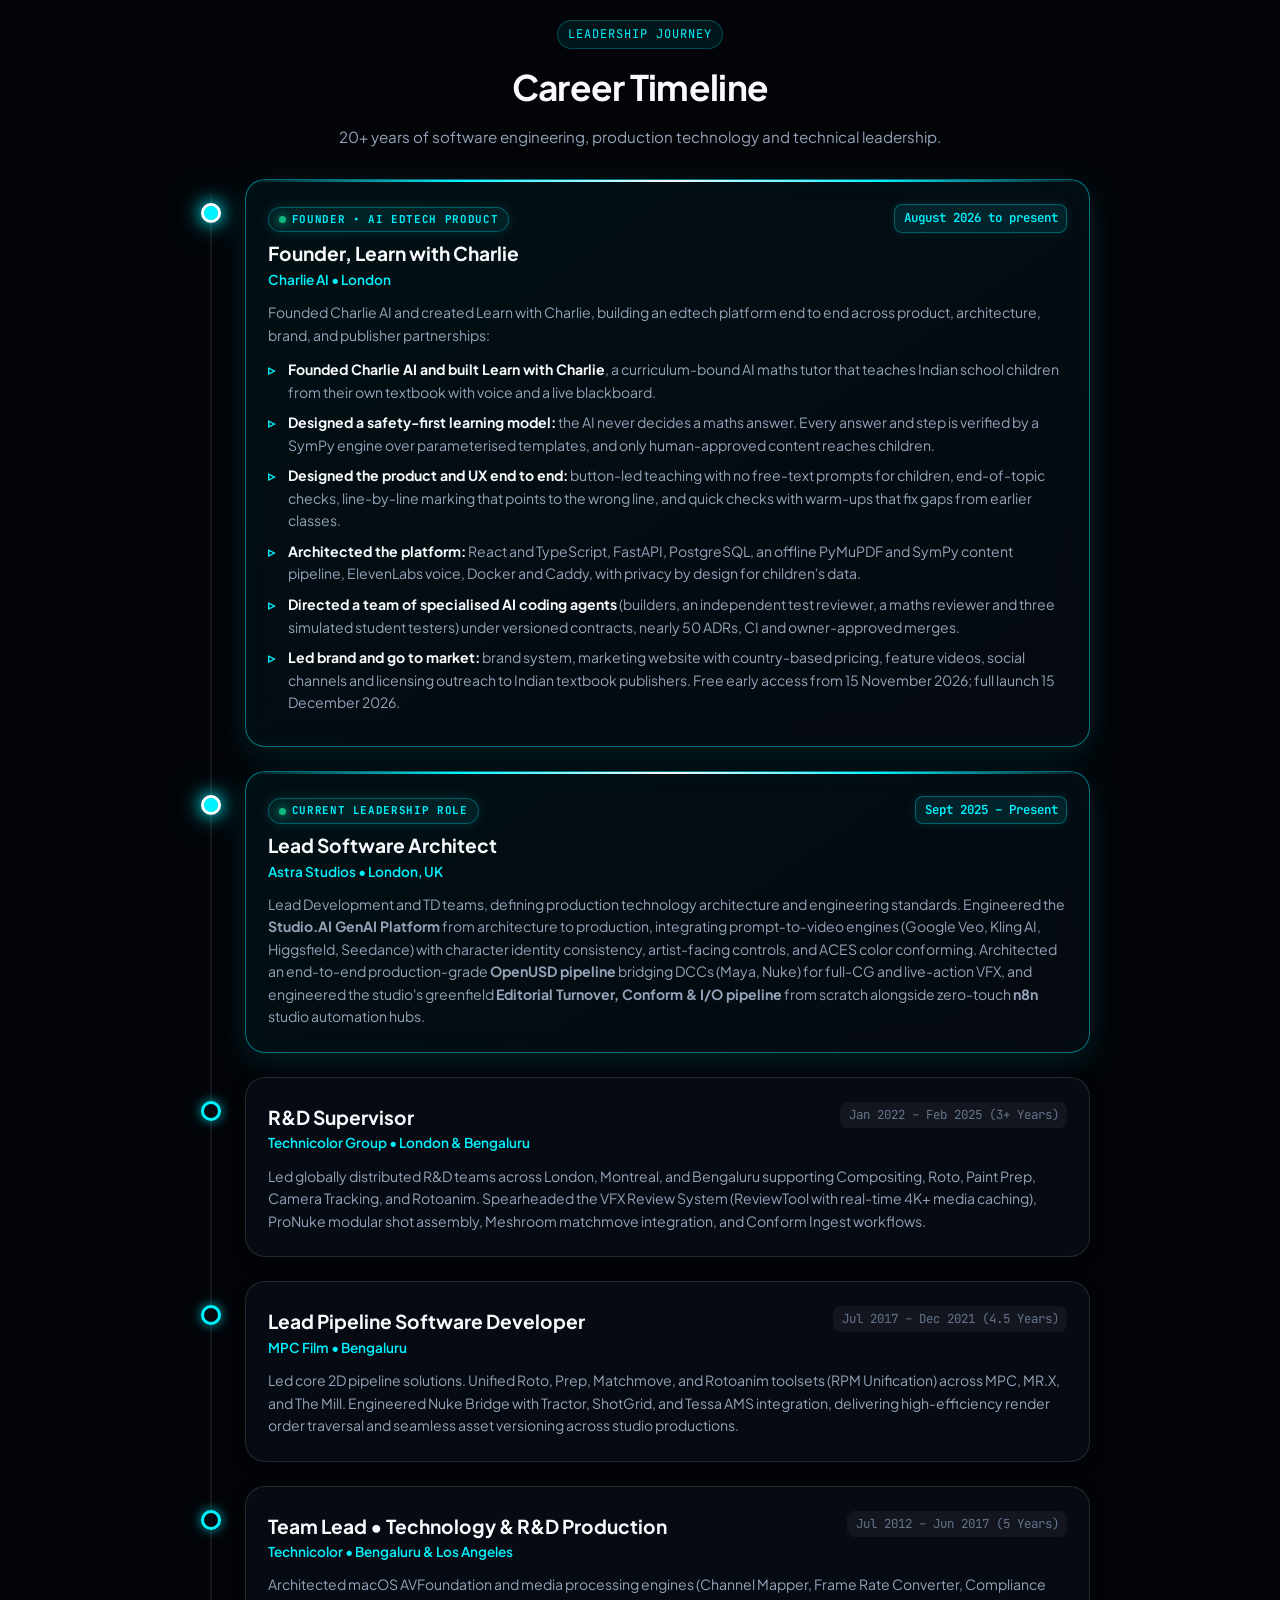
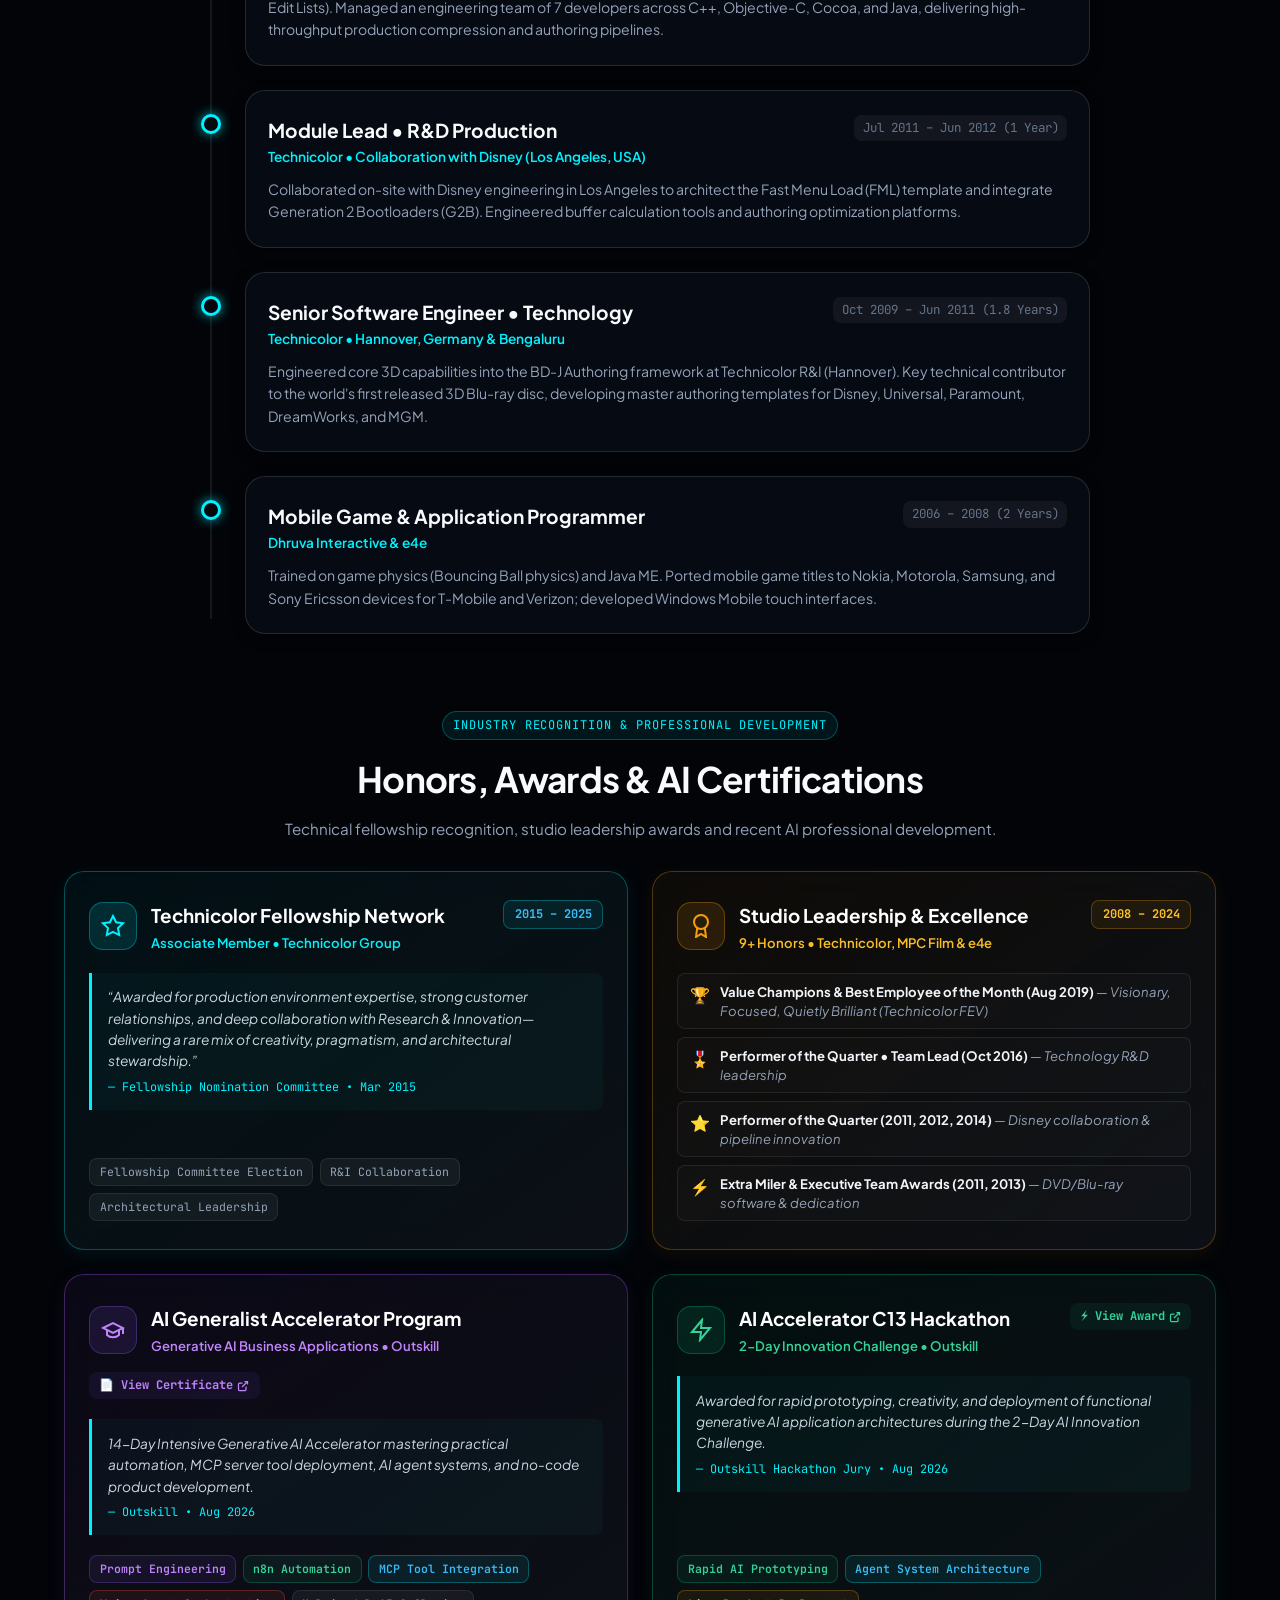
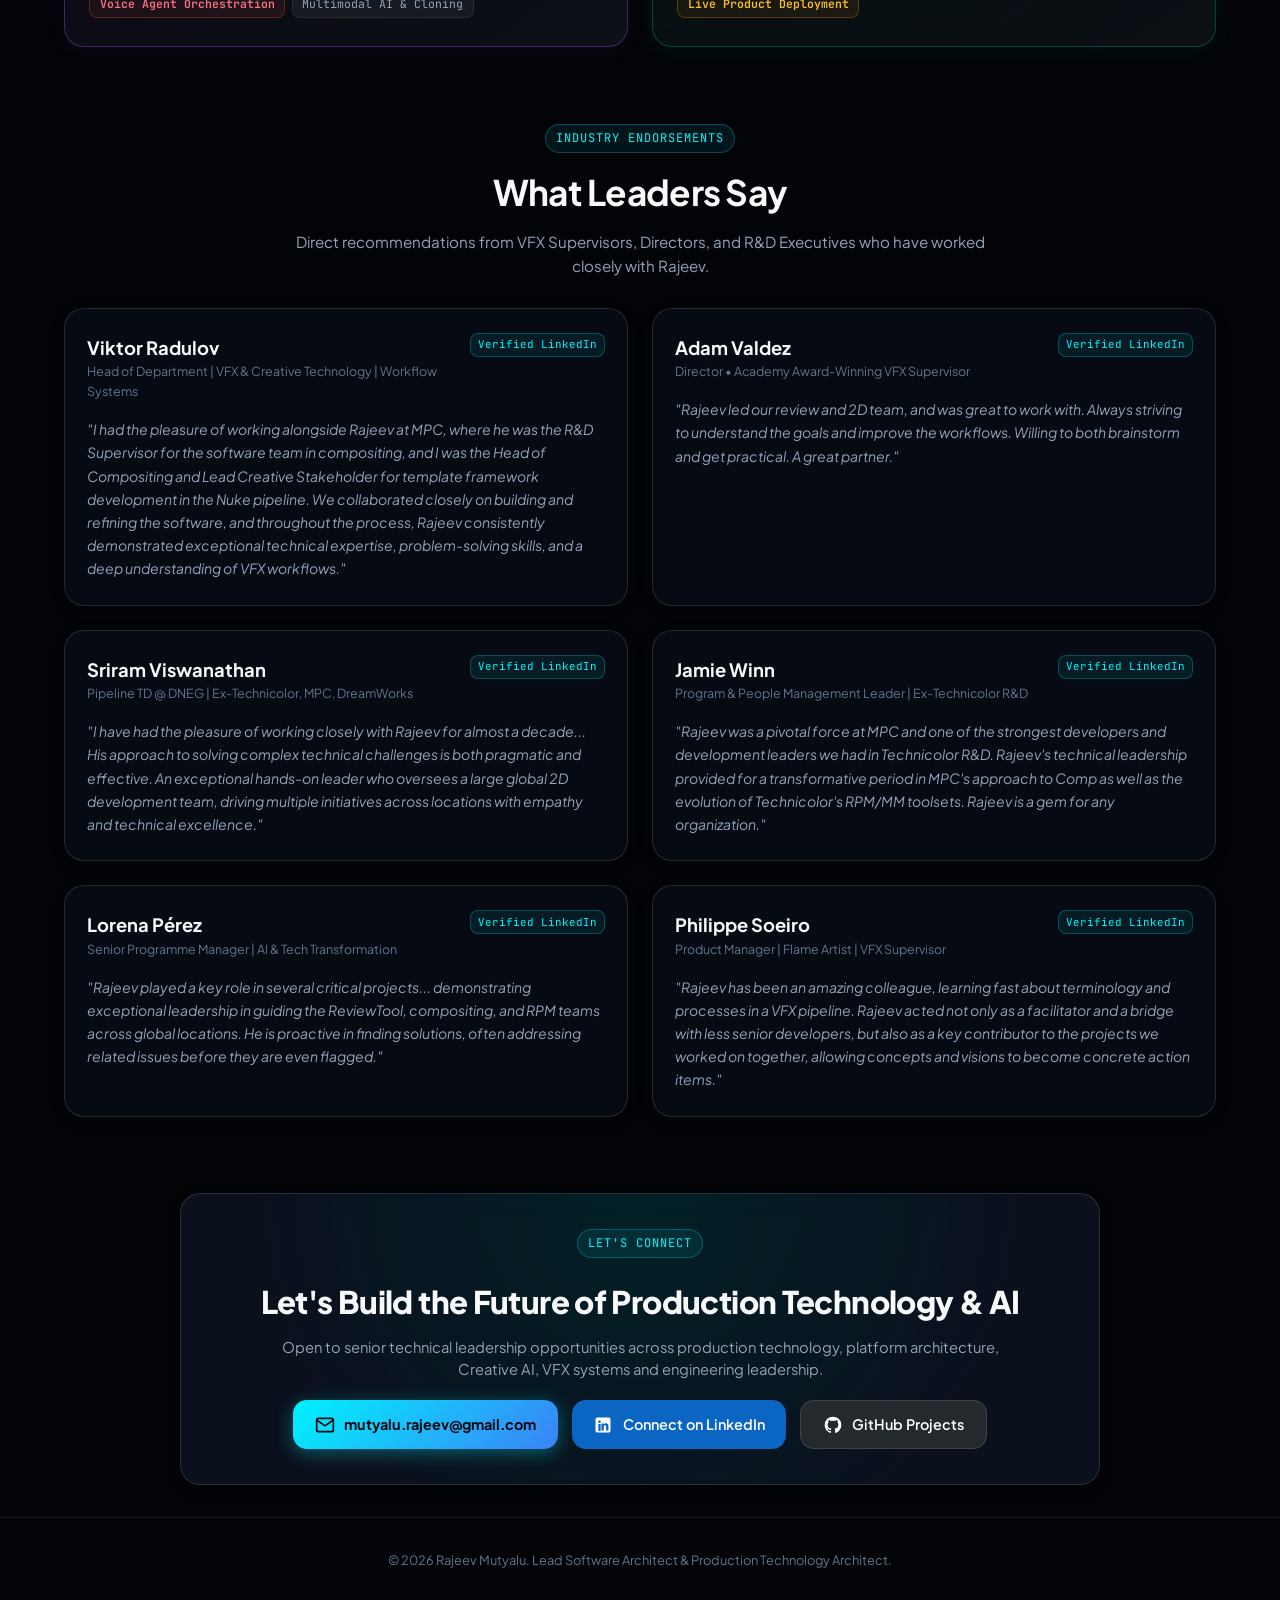
==== commit cc759f3a: "feat(cv): add Learn with Charlie to ATS text, print/PDF, and executive summary with zero page spill" ====
--- a/index.html
+++ b/index.html
@@ -54,7 +54,7 @@
   <link rel="manifest" href="site.webmanifest" />
   <meta name="theme-color" content="#06080e" />
 
-  <link rel="stylesheet" href="style.css?v=203" />
+  <link rel="stylesheet" href="style.css?v=204" />
   <link rel="prefetch" href="cv.html" />
 
   <!-- Navigation & Scroll Position Guard: Always land cleanly on the first page when returning from CV, Charlie Lab, or Full Screen -->
@@ -2706,7 +2706,7 @@
     </div>
   </div>
 
-  <script src="app.js?v=203"></script>
+  <script src="app.js?v=204"></script>
 </body>
 
 </html>
--- a/style.css
+++ b/style.css
@@ -9286,12 +9286,14 @@
   .cv-summary-content {
     page-break-inside: avoid !important;
     break-inside: avoid !important;
+    margin-bottom: 4px !important;
   }
 
   .cv-summary-text {
-    font-size: 7.8pt !important;
-    line-height: 1.4 !important;
+    font-size: 7.5pt !important;
+    line-height: 1.34 !important;
     color: #334155 !important;
+    margin-bottom: 3px !important;
     orphans: 3;
     widows: 3;
   }
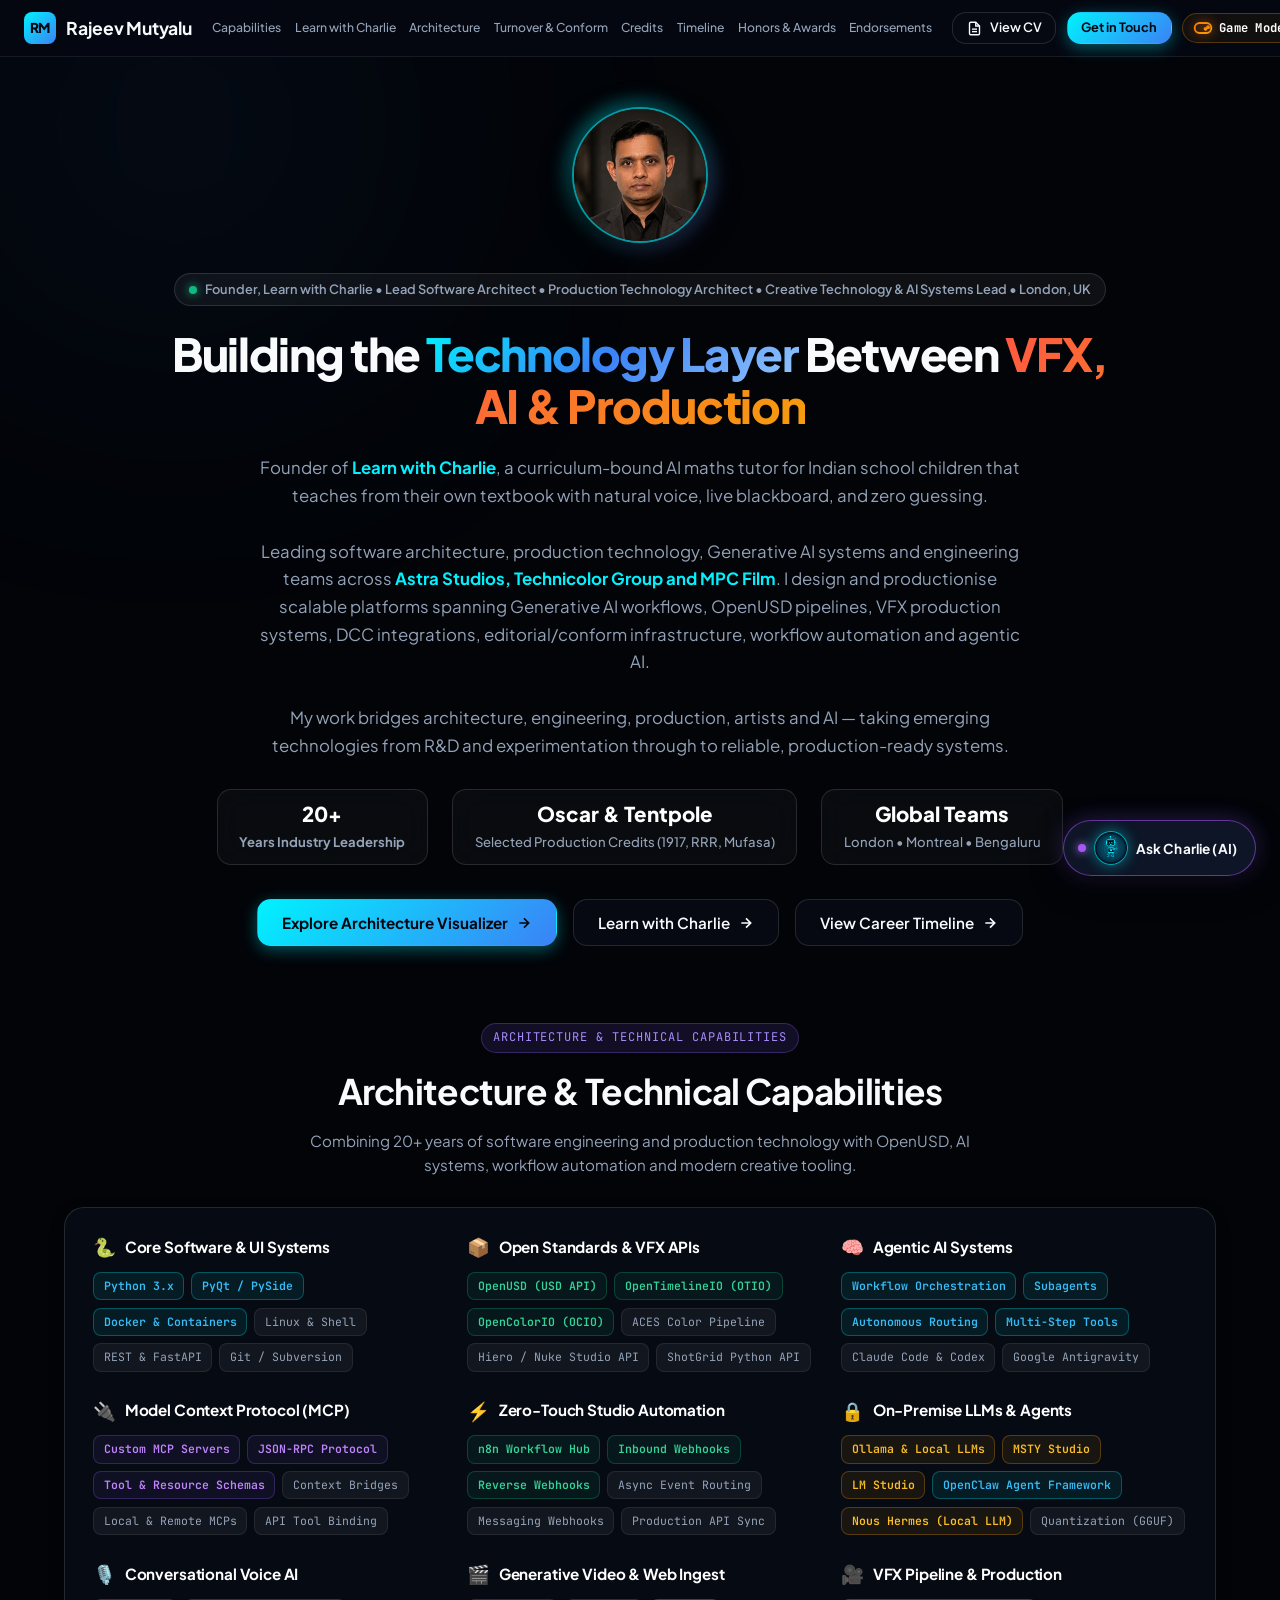
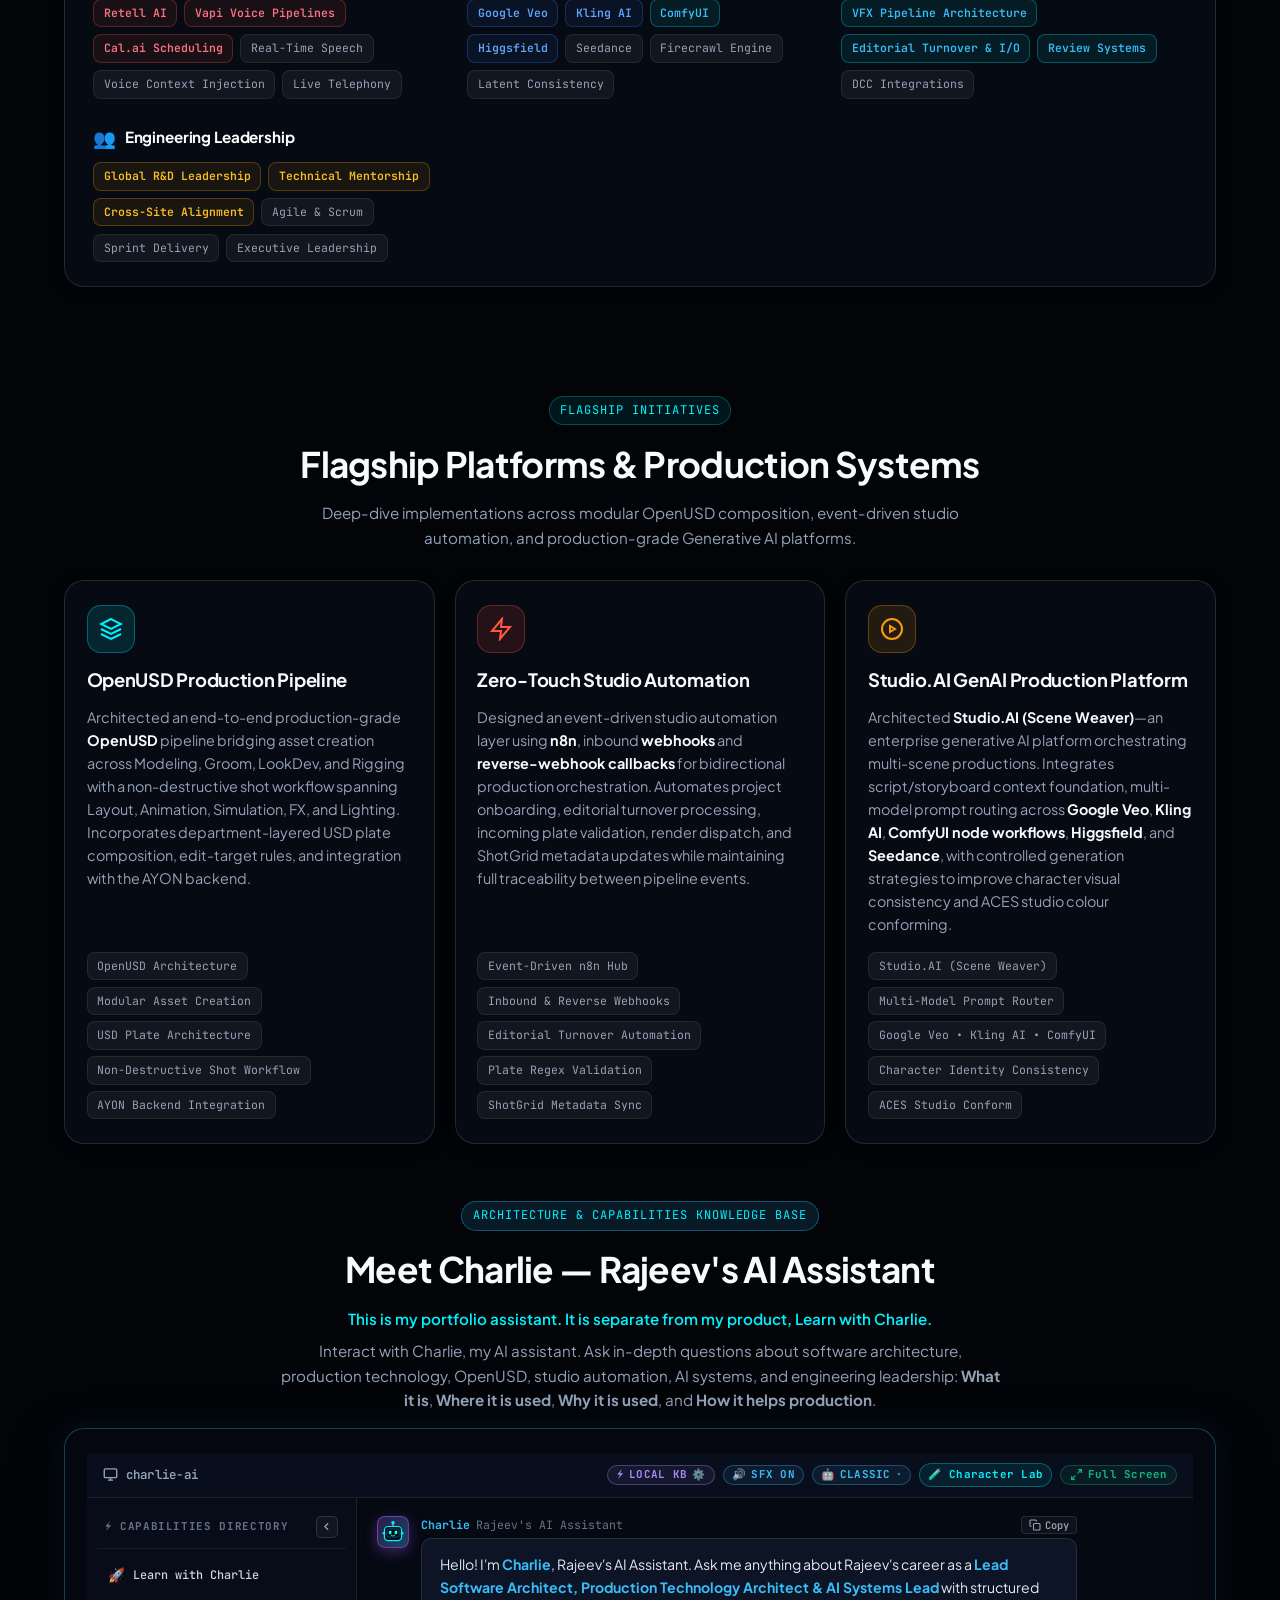
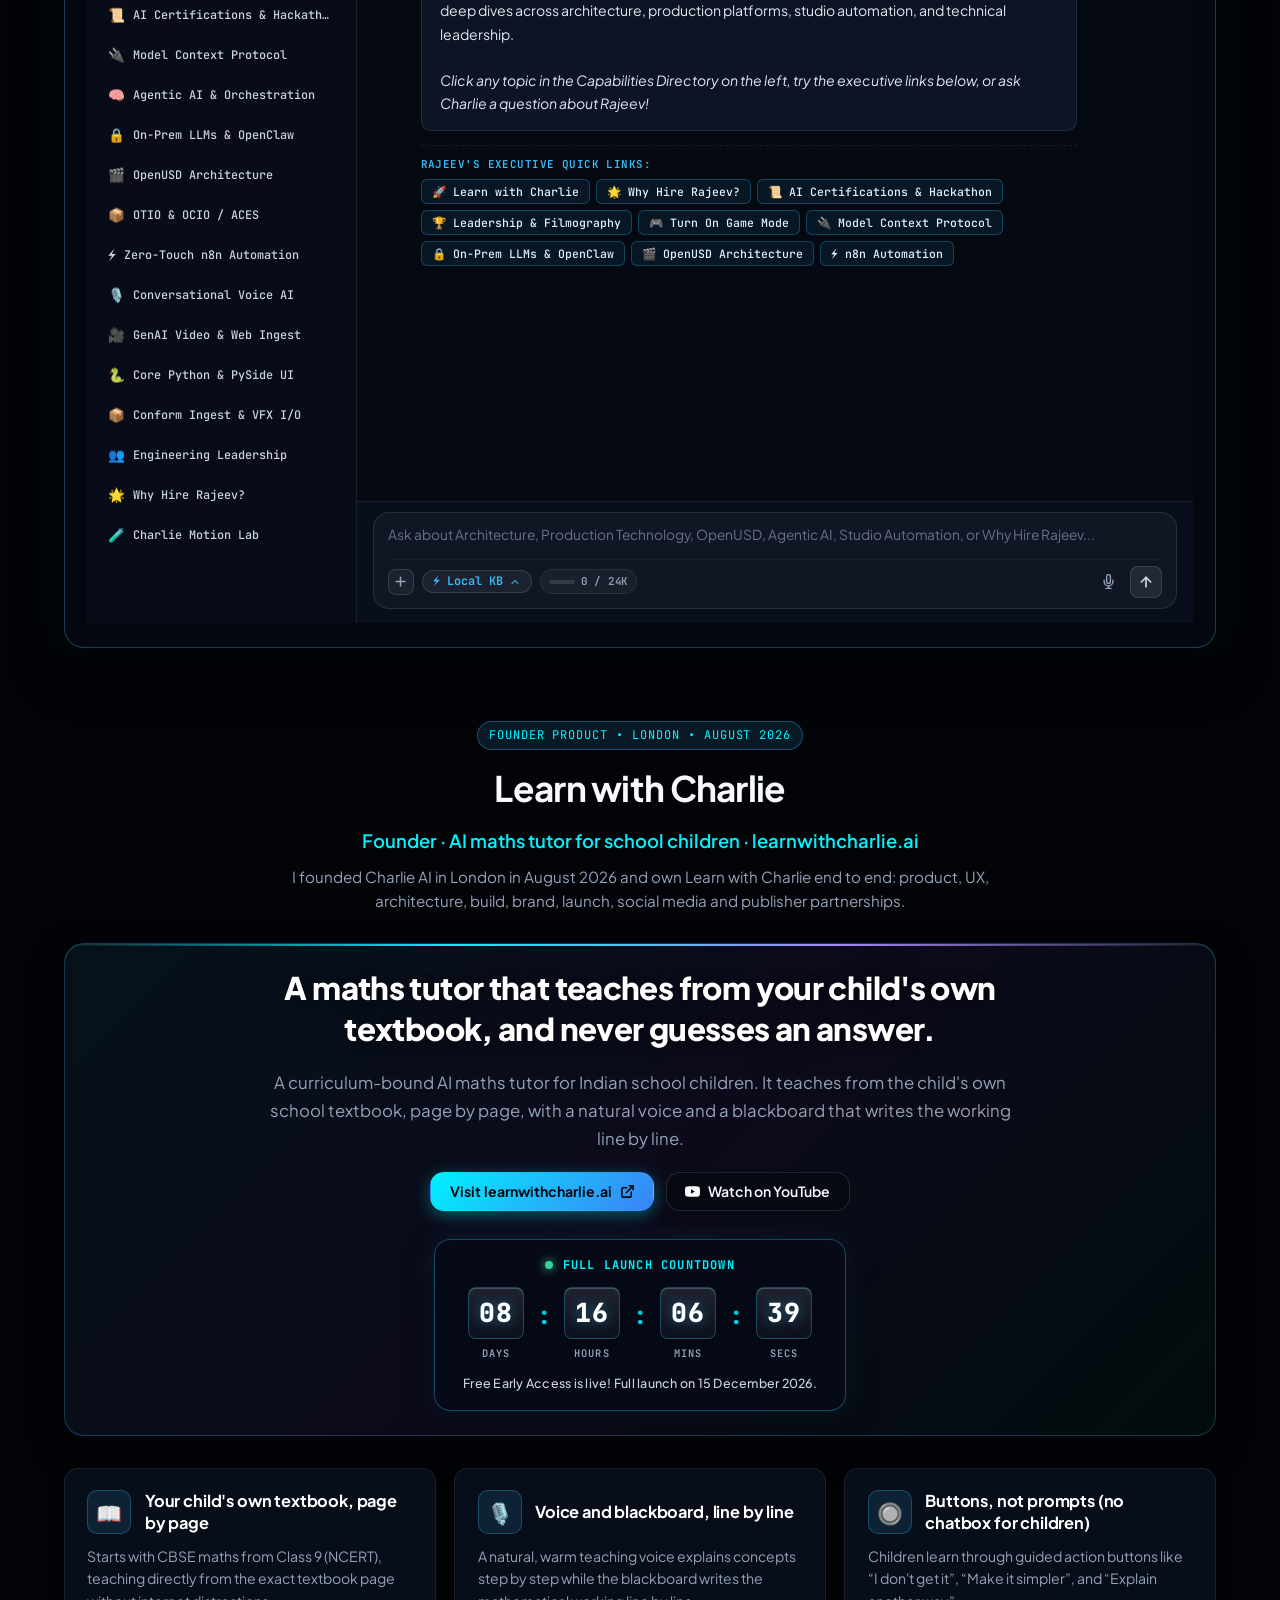
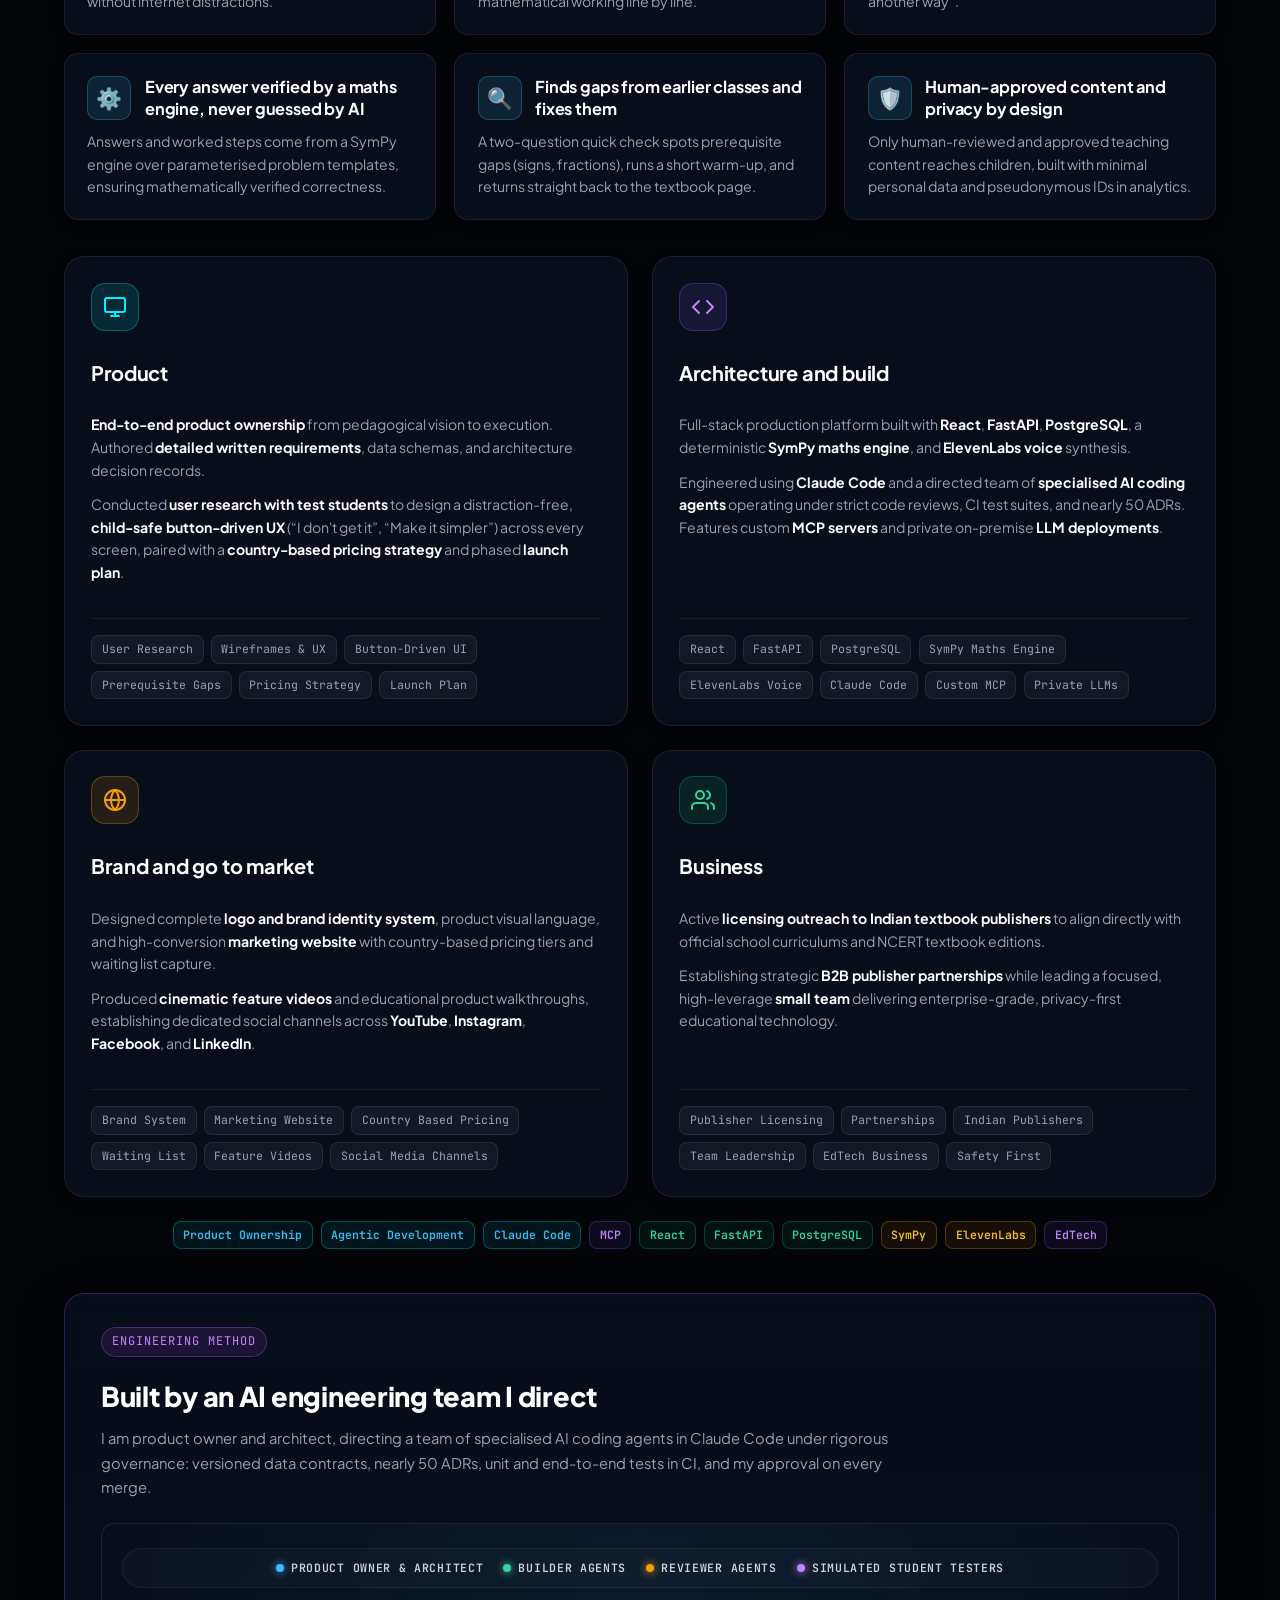
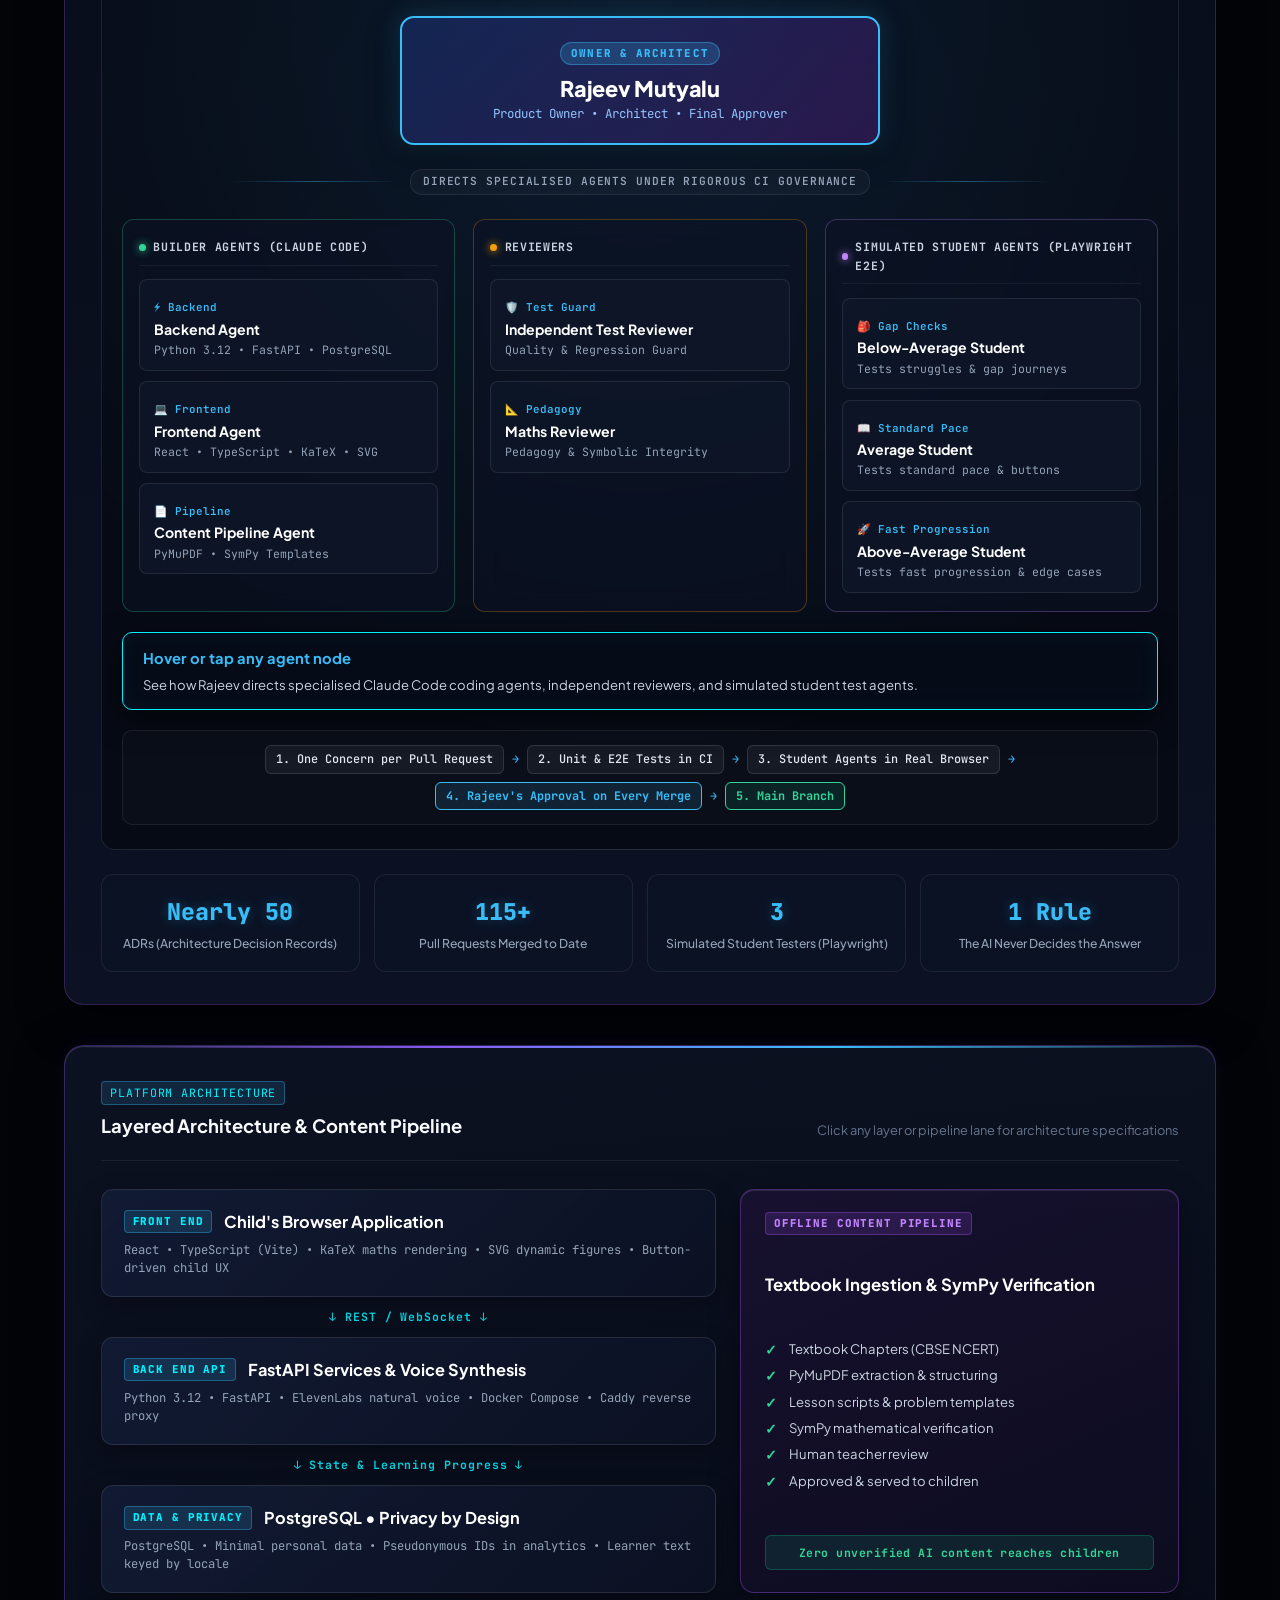
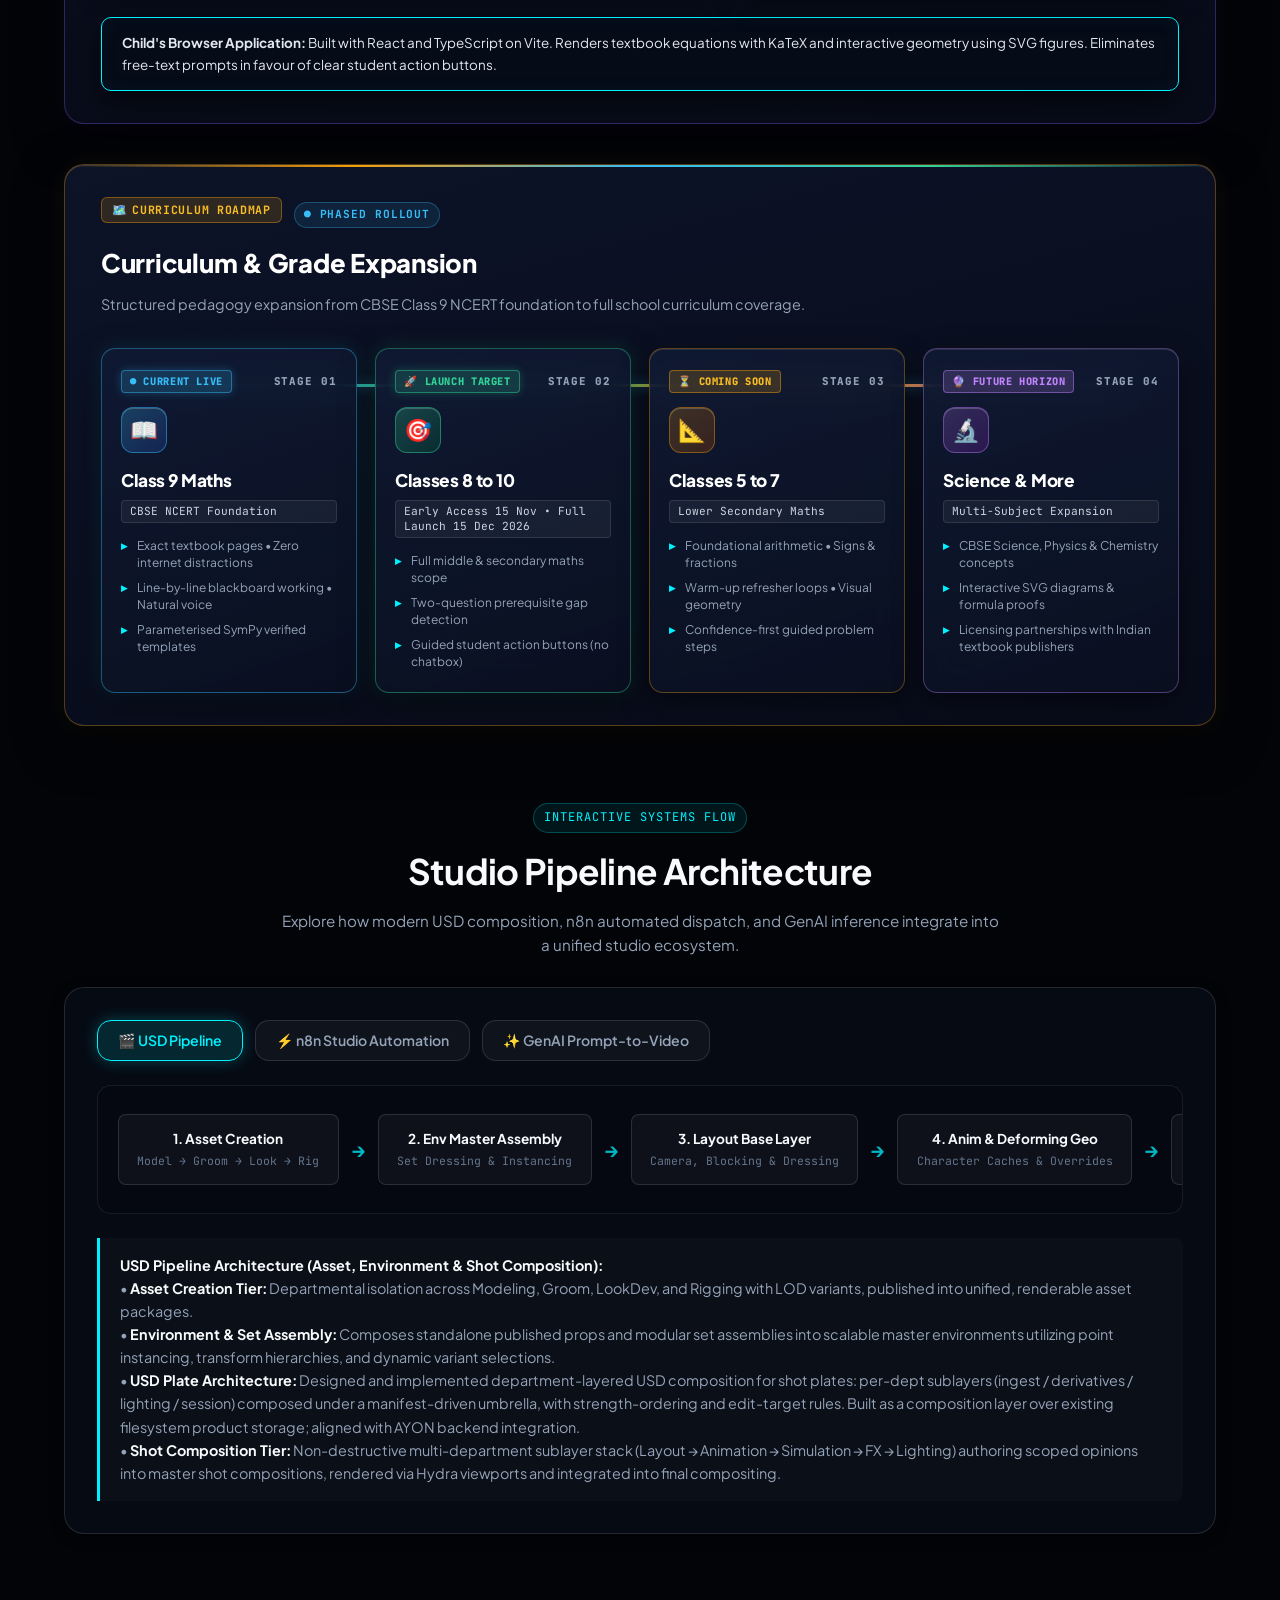
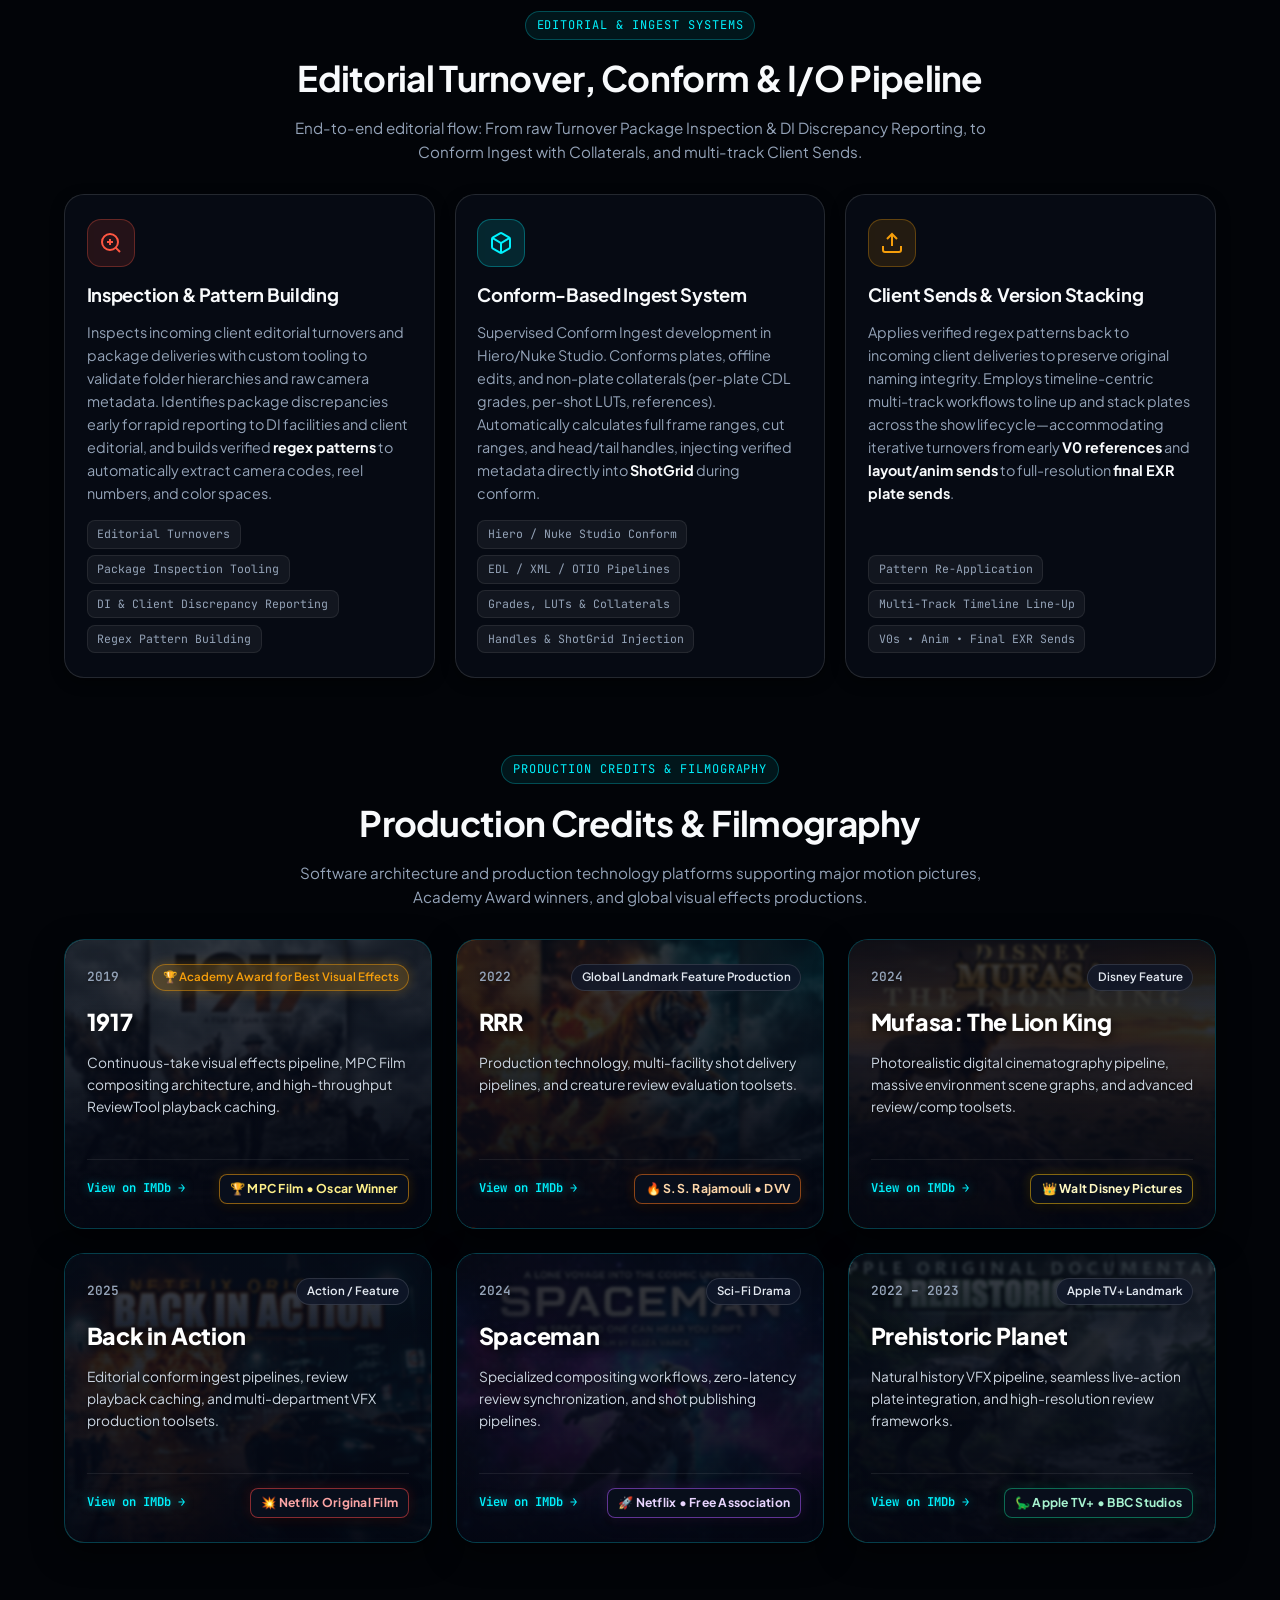
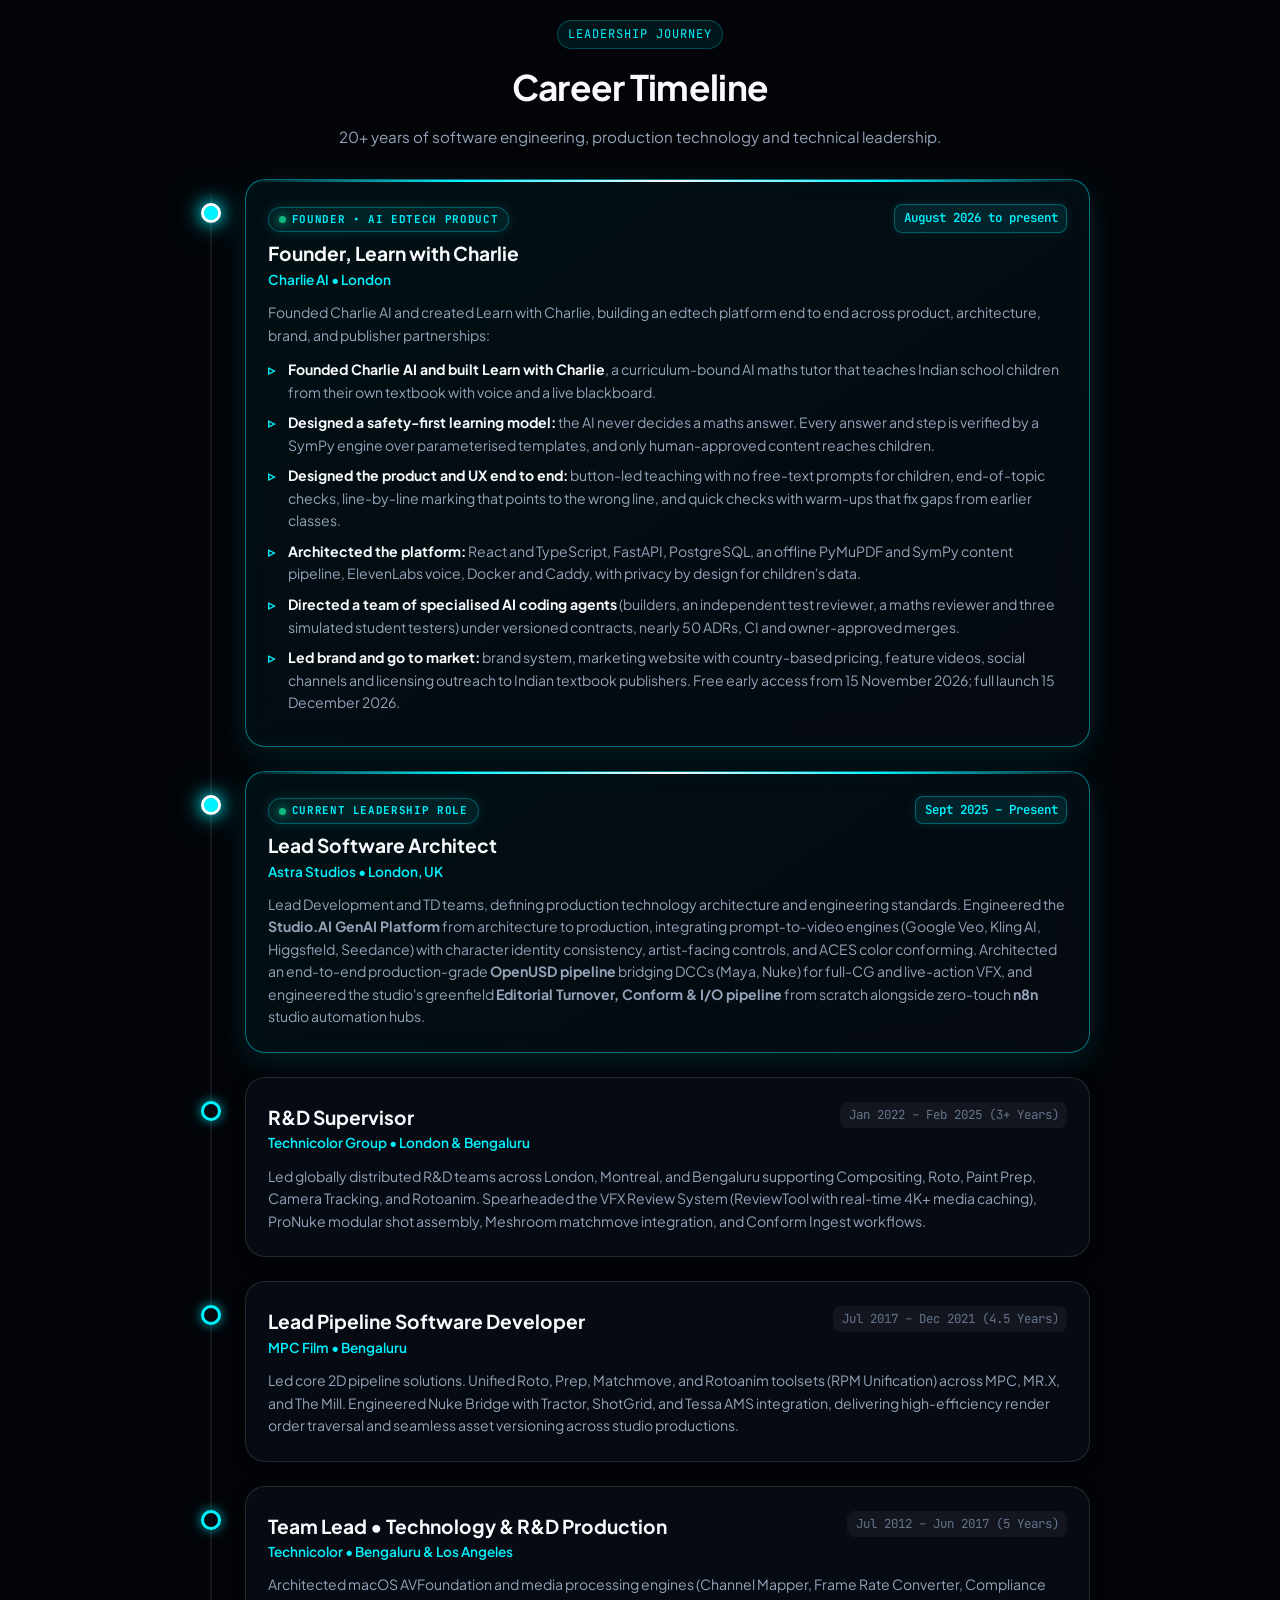
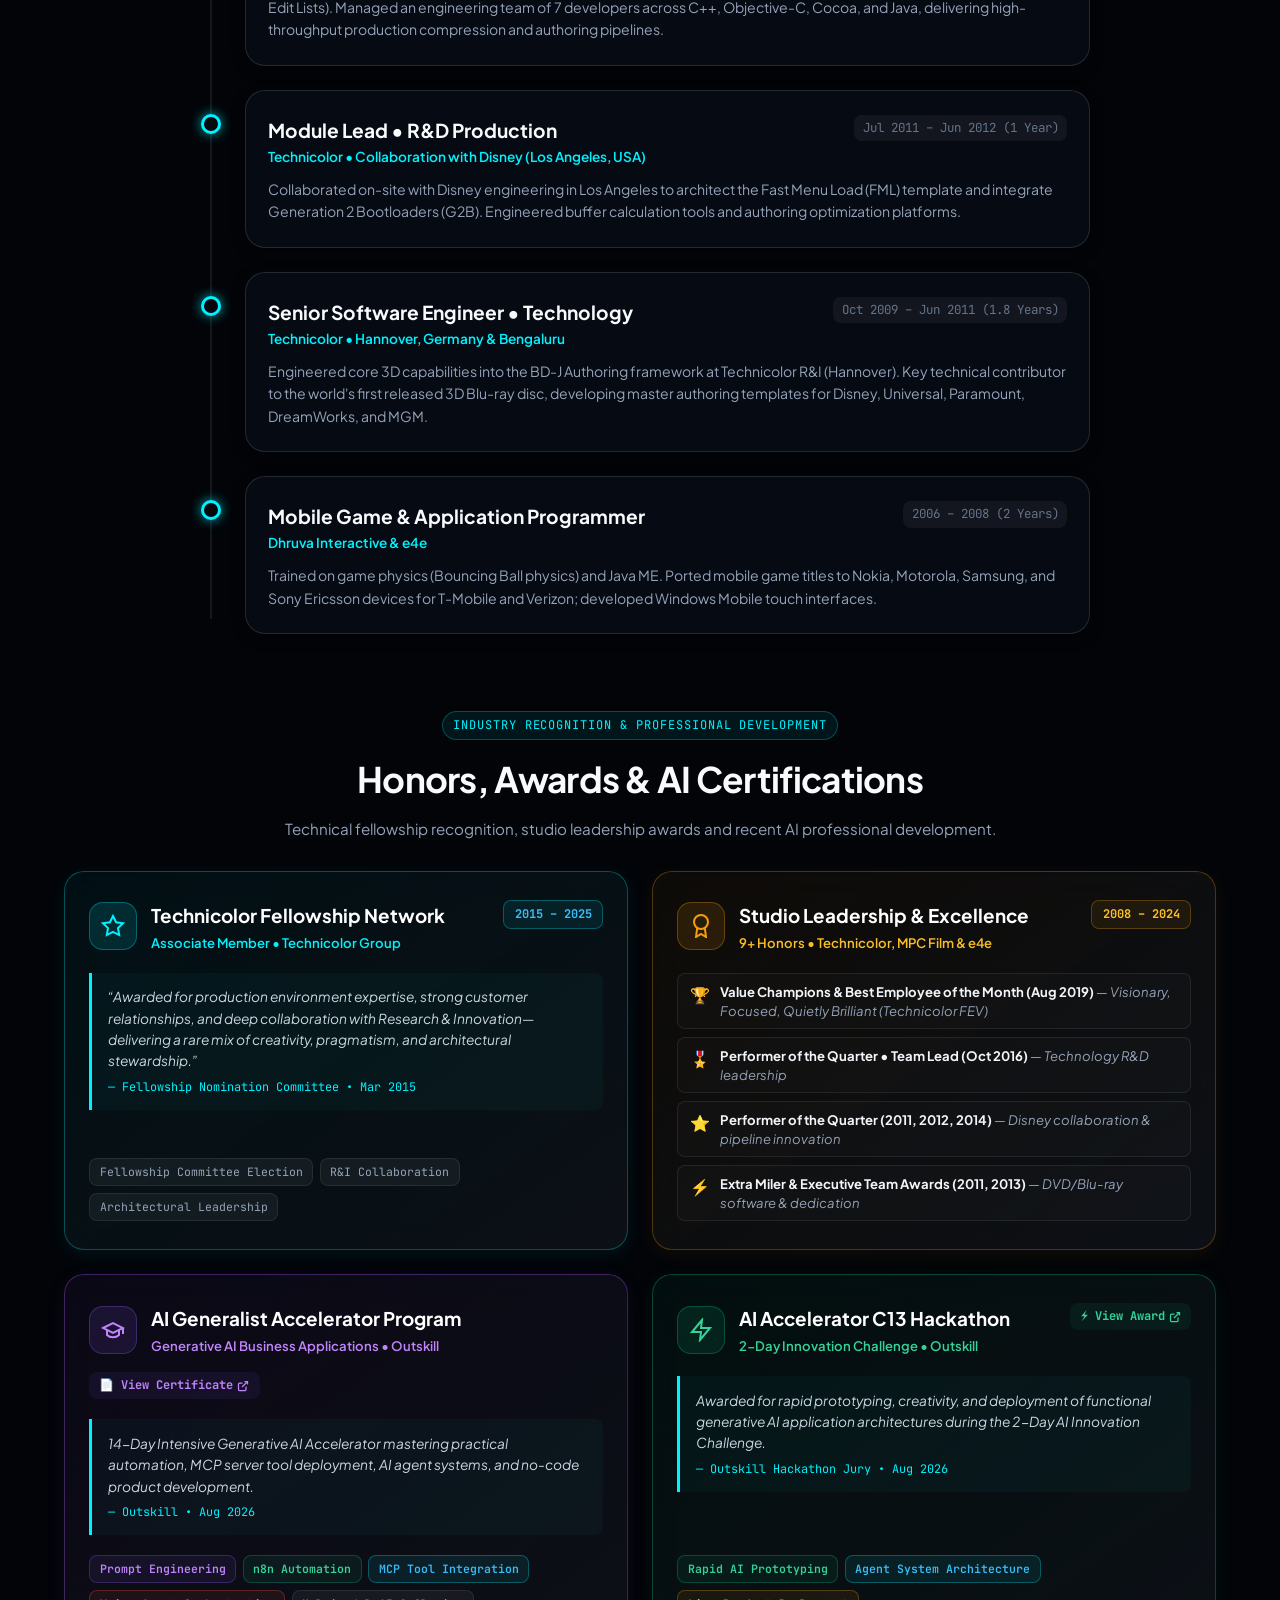
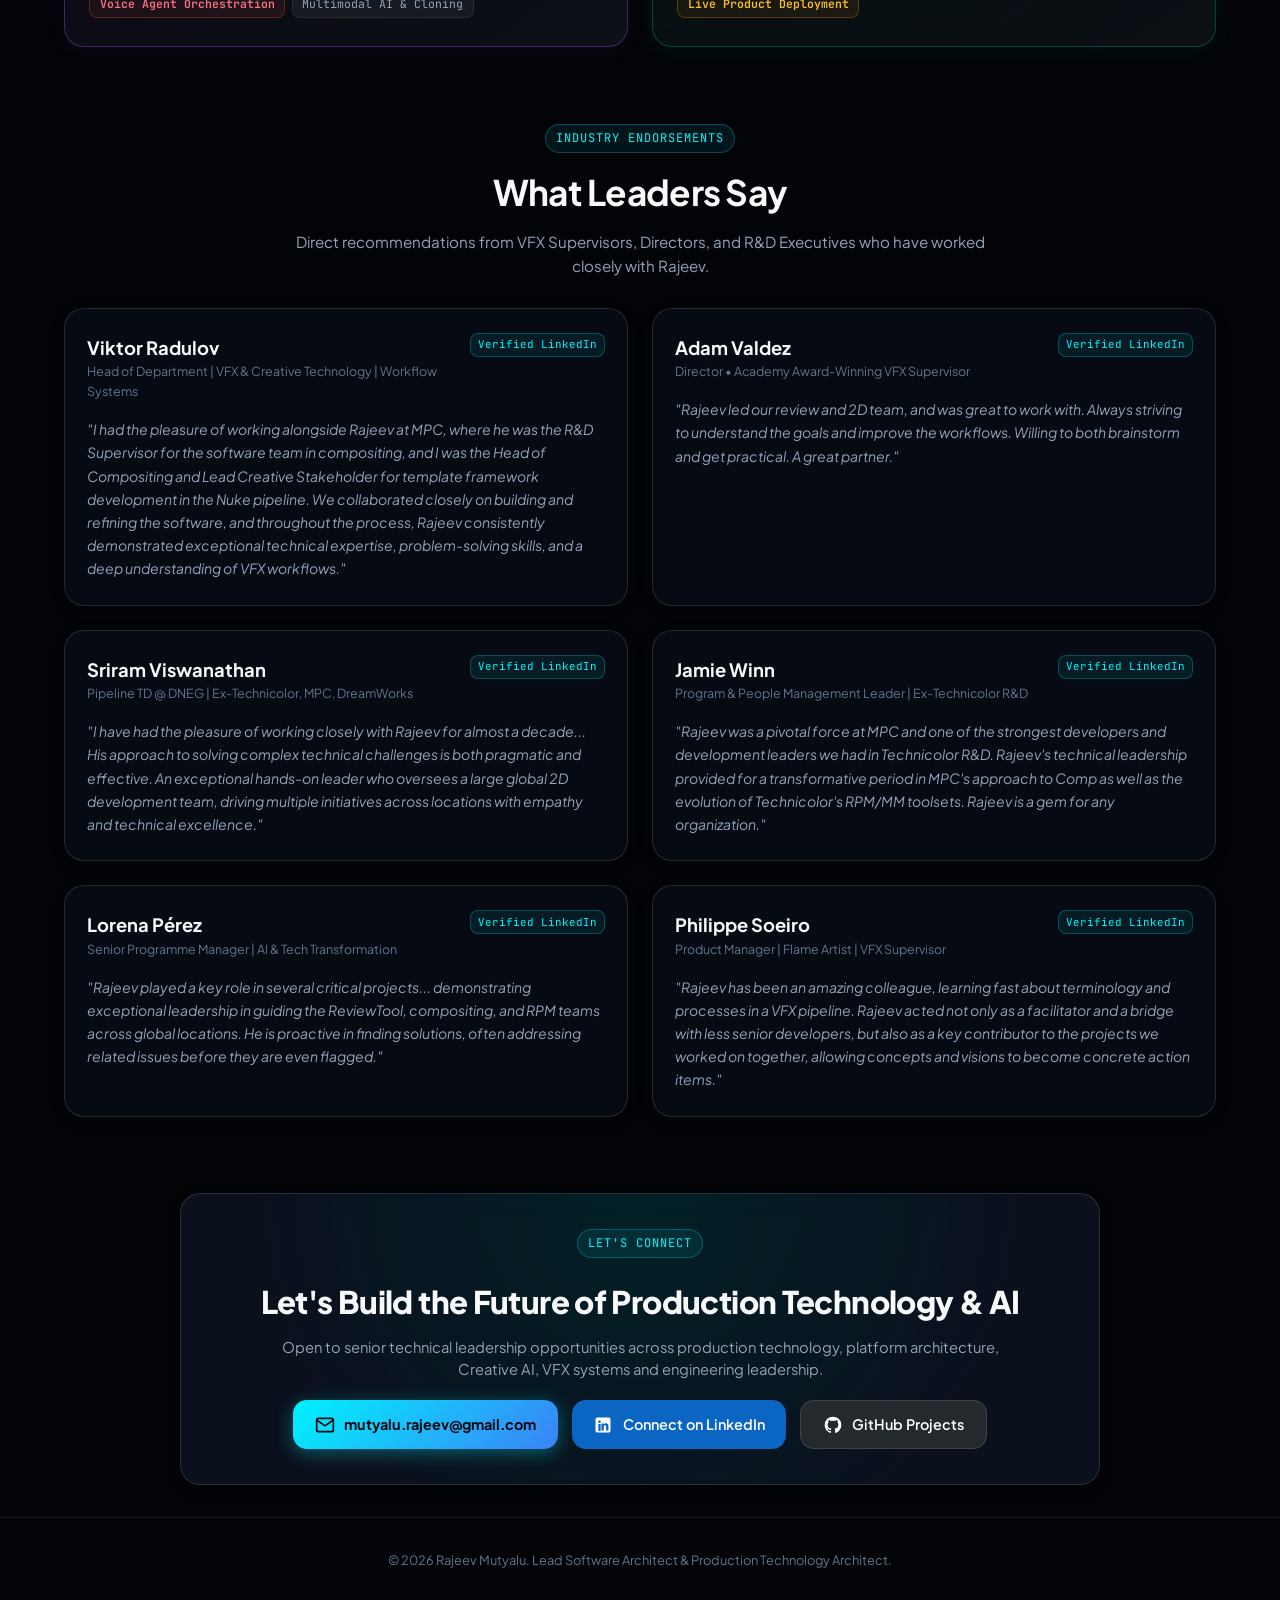
==== commit 4988a476: "feat(charlie): add 0-to-1 concept-to-implementation & Learn with Charlie KB + AI grounding" ====
--- a/index.html
+++ b/index.html
@@ -2706,7 +2706,7 @@
     </div>
   </div>
 
-  <script src="app.js?v=204"></script>
+  <script src="app.js?v=205"></script>
 </body>
 
 </html>
--- a/style.css
+++ b/style.css
@@ -9157,7 +9157,7 @@
 
   /* Force Horizontal Left-Aligned Header in Print (NEVER CENTER) */
   .cv-header {
-    margin-bottom: 8px !important;
+    margin-bottom: 4px !important;
     page-break-inside: avoid !important;
     break-inside: avoid !important;
   }
@@ -9168,8 +9168,8 @@
     align-items: flex-start !important;
     justify-content: flex-start !important;
     text-align: left !important;
-    gap: 16px !important;
-    margin-bottom: 8px !important;
+    gap: 12px !important;
+    margin-bottom: 4px !important;
   }
 
   .cv-avatar-wrap {
@@ -9179,8 +9179,8 @@
   }
 
   .cv-avatar-img {
-    width: 110px !important;
-    height: 125px !important;
+    width: 95px !important;
+    height: 108px !important;
     border-radius: 8px !important;
     border: 1.5px solid #cbd5e1 !important;
     object-fit: cover !important;
@@ -9195,19 +9195,19 @@
   }
 
   .cv-name {
-    font-size: 17pt !important;
+    font-size: 15.5pt !important;
     color: #0f172a !important;
     text-align: left !important;
-    margin: 0 0 2px 0 !important;
+    margin: 0 0 1px 0 !important;
     line-height: 1.15 !important;
   }
 
   .cv-role-headline {
-    font-size: 8.4pt !important;
+    font-size: 7.8pt !important;
     color: #334155 !important;
     text-align: left !important;
-    margin-bottom: 4px !important;
-    line-height: 1.3 !important;
+    margin-bottom: 3px !important;
+    line-height: 1.25 !important;
   }
 
   .cv-accent-highlight {
@@ -9218,12 +9218,12 @@
     display: flex !important;
     flex-wrap: wrap !important;
     justify-content: flex-start !important;
-    gap: 4px !important;
+    gap: 3px !important;
   }
 
   .cv-chip {
-    font-size: 6.4pt !important;
-    padding: 1.5px 6px !important;
+    font-size: 6pt !important;
+    padding: 1px 5px !important;
     border-width: 1px !important;
     -webkit-print-color-adjust: exact !important;
     print-color-adjust: exact !important;
@@ -9233,12 +9233,12 @@
   .cv-contact-matrix {
     display: grid !important;
     grid-template-columns: 0.95fr 1.25fr 1.05fr !important;
-    gap: 4px 12px !important;
-    padding: 6px 12px !important;
+    gap: 2.5px 10px !important;
+    padding: 4px 10px !important;
     background: #f8fafc !important;
     border: 1px solid #e2e8f0 !important;
-    font-size: 7.4pt !important;
-    margin-bottom: 8px !important;
+    font-size: 7pt !important;
+    margin-bottom: 5px !important;
     page-break-inside: avoid !important;
     break-inside: avoid !important;
     -webkit-print-color-adjust: exact !important;
@@ -9254,7 +9254,7 @@
   }
 
   .cv-contact-label {
-    font-size: 6.8pt !important;
+    font-size: 6.4pt !important;
     color: #64748b !important;
   }
 
@@ -9271,13 +9271,13 @@
   .cv-section {
     page-break-inside: auto !important;
     break-inside: auto !important;
-    margin-bottom: 8px !important;
+    margin-bottom: 5px !important;
   }
 
   .cv-section-title {
-    font-size: 10.2pt !important;
+    font-size: 9.4pt !important;
     color: #0f172a !important;
-    margin-bottom: 6px !important;
+    margin-bottom: 4px !important;
     page-break-after: avoid !important;
     break-after: avoid !important;
     break-after: avoid-page !important;
@@ -9286,14 +9286,14 @@
   .cv-summary-content {
     page-break-inside: avoid !important;
     break-inside: avoid !important;
-    margin-bottom: 4px !important;
+    margin-bottom: 3px !important;
   }
 
   .cv-summary-text {
-    font-size: 7.5pt !important;
-    line-height: 1.34 !important;
+    font-size: 7.1pt !important;
+    line-height: 1.28 !important;
     color: #334155 !important;
-    margin-bottom: 3px !important;
+    margin-bottom: 2px !important;
     orphans: 3;
     widows: 3;
   }
@@ -9306,7 +9306,7 @@
   .cv-skills-grid {
     display: grid !important;
     grid-template-columns: repeat(2, 1fr) !important;
-    gap: 6px 10px !important;
+    gap: 4px 8px !important;
     page-break-inside: auto !important;
     break-inside: auto !important;
   }
@@ -9314,7 +9314,7 @@
   .cv-skill-box {
     background: #ffffff !important;
     border: 1px solid #e2e8f0 !important;
-    padding: 6px 9px !important;
+    padding: 4.5px 7.5px !important;
     page-break-inside: avoid !important;
     break-inside: avoid !important;
     break-inside: avoid-page !important;
@@ -9324,35 +9324,35 @@
   }
 
   .cv-skill-header {
-    margin-bottom: 4px !important;
+    margin-bottom: 2px !important;
     page-break-after: avoid !important;
     break-after: avoid !important;
   }
 
   .cv-skill-header h3 {
-    font-size: 8.2pt !important;
+    font-size: 7.6pt !important;
     color: #0f172a !important;
     margin: 0 !important;
   }
 
   .cv-skill-badge {
-    font-size: 5.8pt !important;
-    padding: 1px 4px !important;
-    margin-bottom: 3px !important;
+    font-size: 5.4pt !important;
+    padding: 0.5px 3.5px !important;
+    margin-bottom: 1.5px !important;
     -webkit-print-color-adjust: exact !important;
     print-color-adjust: exact !important;
   }
 
   .cv-skill-list {
-    font-size: 7.1pt !important;
-    line-height: 1.34 !important;
+    font-size: 6.6pt !important;
+    line-height: 1.26 !important;
     color: #475569 !important;
-    padding-left: 13px !important;
+    padding-left: 11px !important;
     margin: 0 !important;
   }
 
   .cv-skill-list li {
-    margin-bottom: 2px !important;
+    margin-bottom: 1px !important;
   }
 
   .cv-skill-list strong {
@@ -9362,7 +9362,7 @@
   /* Jobs & Experience in Print */
   .cv-timeline-rail {
     padding-left: 0 !important;
-    gap: 8px !important;
+    gap: 4px !important;
     page-break-inside: auto !important;
     break-inside: auto !important;
   }
@@ -9376,17 +9376,17 @@
     page-break-inside: avoid !important;
     break-inside: avoid !important;
     break-inside: avoid-page !important;
-    margin-bottom: 8px !important;
+    margin-bottom: 4px !important;
   }
 
   .cv-timeline {
-    gap: 8px !important;
+    gap: 4px !important;
   }
 
   .cv-job {
     background: #ffffff !important;
     border: 1px solid #e2e8f0 !important;
-    padding: 7px 11px !important;
+    padding: 4px 8px !important;
     page-break-inside: avoid !important;
     break-inside: avoid !important;
     break-inside: avoid-page !important;
@@ -9399,44 +9399,44 @@
     flex-direction: row !important;
     justify-content: space-between !important;
     align-items: flex-start !important;
-    margin-bottom: 4px !important;
+    margin-bottom: 2px !important;
     page-break-after: avoid !important;
     break-after: avoid !important;
   }
 
   .cv-featured-pill {
-    font-size: 6pt !important;
-    margin-bottom: 2px !important;
+    font-size: 5.5pt !important;
+    margin-bottom: 1.5px !important;
   }
 
   .cv-job-title {
-    font-size: 9.2pt !important;
+    font-size: 8.4pt !important;
     color: #0f172a !important;
-    margin-bottom: 2px !important;
+    margin-bottom: 1.5px !important;
   }
 
   .cv-company-location {
-    font-size: 7.2pt !important;
+    font-size: 6.8pt !important;
     color: #64748b !important;
   }
 
   .cv-job-period {
-    font-size: 6.8pt !important;
+    font-size: 6.4pt !important;
     color: #0284c7 !important;
     background: #f0f9ff !important;
     border: 1px solid #bae6fd !important;
-    padding: 1.5px 5px !important;
+    padding: 1px 4px !important;
   }
 
   .cv-job-intro {
-    font-size: 7.4pt !important;
-    line-height: 1.38 !important;
+    font-size: 7pt !important;
+    line-height: 1.28 !important;
     color: #334155 !important;
-    margin-bottom: 5px !important;
+    margin-bottom: 3px !important;
   }
 
   .cv-achievements {
-    gap: 5px !important;
+    gap: 3px !important;
   }
 
   .cv-achievement-block {
@@ -9445,25 +9445,25 @@
   }
 
   .cv-achievement-block h4 {
-    font-size: 7.8pt !important;
+    font-size: 7.4pt !important;
     color: #0f172a !important;
-    margin-bottom: 2px !important;
+    margin-bottom: 1.5px !important;
     page-break-after: avoid !important;
     break-after: avoid !important;
   }
 
   .cv-bullet-list {
-    font-size: 7.2pt !important;
-    line-height: 1.34 !important;
+    font-size: 6.8pt !important;
+    line-height: 1.24 !important;
     color: #334155 !important;
-    padding-left: 14px !important;
+    padding-left: 12px !important;
     margin: 0 !important;
     orphans: 3;
     widows: 3;
   }
 
   .cv-bullet-list li {
-    margin-bottom: 2px !important;
+    margin-bottom: 1.5px !important;
   }
 
   .cv-bullet-list strong {
@@ -9683,50 +9683,72 @@
     visibility: hidden !important;
   }
 
-  /* Ensure all 7 experience roles fit precisely on Page 2 in Print */
+  /* Ensure all 8 experience roles fit precisely on Page 2 in Print */
   .cv-section-experience {
     page-break-inside: avoid !important;
     break-inside: avoid !important;
+    margin-bottom: 0 !important;
   }
 
   .cv-section-experience .cv-timeline-rail {
-    gap: 4px !important;
+    gap: 2.5px !important;
   }
 
   .cv-section-experience .cv-timeline-item {
-    margin-bottom: 5px !important;
+    margin-bottom: 3.5px !important;
   }
 
   .cv-section-experience .cv-job {
-    padding: 4.5px 8.5px !important;
+    padding: 3.5px 7.5px !important;
   }
 
   .cv-section-experience .cv-job-header {
-    margin-bottom: 2px !important;
+    margin-bottom: 1.5px !important;
   }
 
   .cv-section-experience .cv-job-title {
-    font-size: 8.8pt !important;
+    font-size: 8.2pt !important;
     margin-bottom: 1px !important;
   }
 
   .cv-section-experience .cv-company-location {
-    font-size: 7.0pt !important;
+    font-size: 6.6pt !important;
   }
 
   .cv-section-experience .cv-job-period {
-    font-size: 6.5pt !important;
+    font-size: 6.2pt !important;
+    padding: 0.5px 3.5px !important;
+  }
+
+  .cv-section-experience .cv-job-intro {
+    font-size: 6.8pt !important;
+    line-height: 1.25 !important;
+    margin-bottom: 2.5px !important;
+  }
+
+  .cv-section-experience .cv-featured-pill {
+    font-size: 5.4pt !important;
     padding: 1px 4px !important;
+    margin-bottom: 1px !important;
+  }
+
+  .cv-section-experience .cv-achievements {
+    gap: 2.5px !important;
+  }
+
+  .cv-section-experience .cv-achievement-block h4 {
+    font-size: 7.2pt !important;
+    margin-bottom: 1px !important;
   }
 
   .cv-section-experience .cv-bullet-list {
-    font-size: 7.0pt !important;
-    line-height: 1.28 !important;
-    padding-left: 12px !important;
+    font-size: 6.7pt !important;
+    line-height: 1.22 !important;
+    padding-left: 11px !important;
   }
 
   .cv-section-experience .cv-bullet-list li {
-    margin-bottom: 1.5px !important;
+    margin-bottom: 1px !important;
   }
 }
 
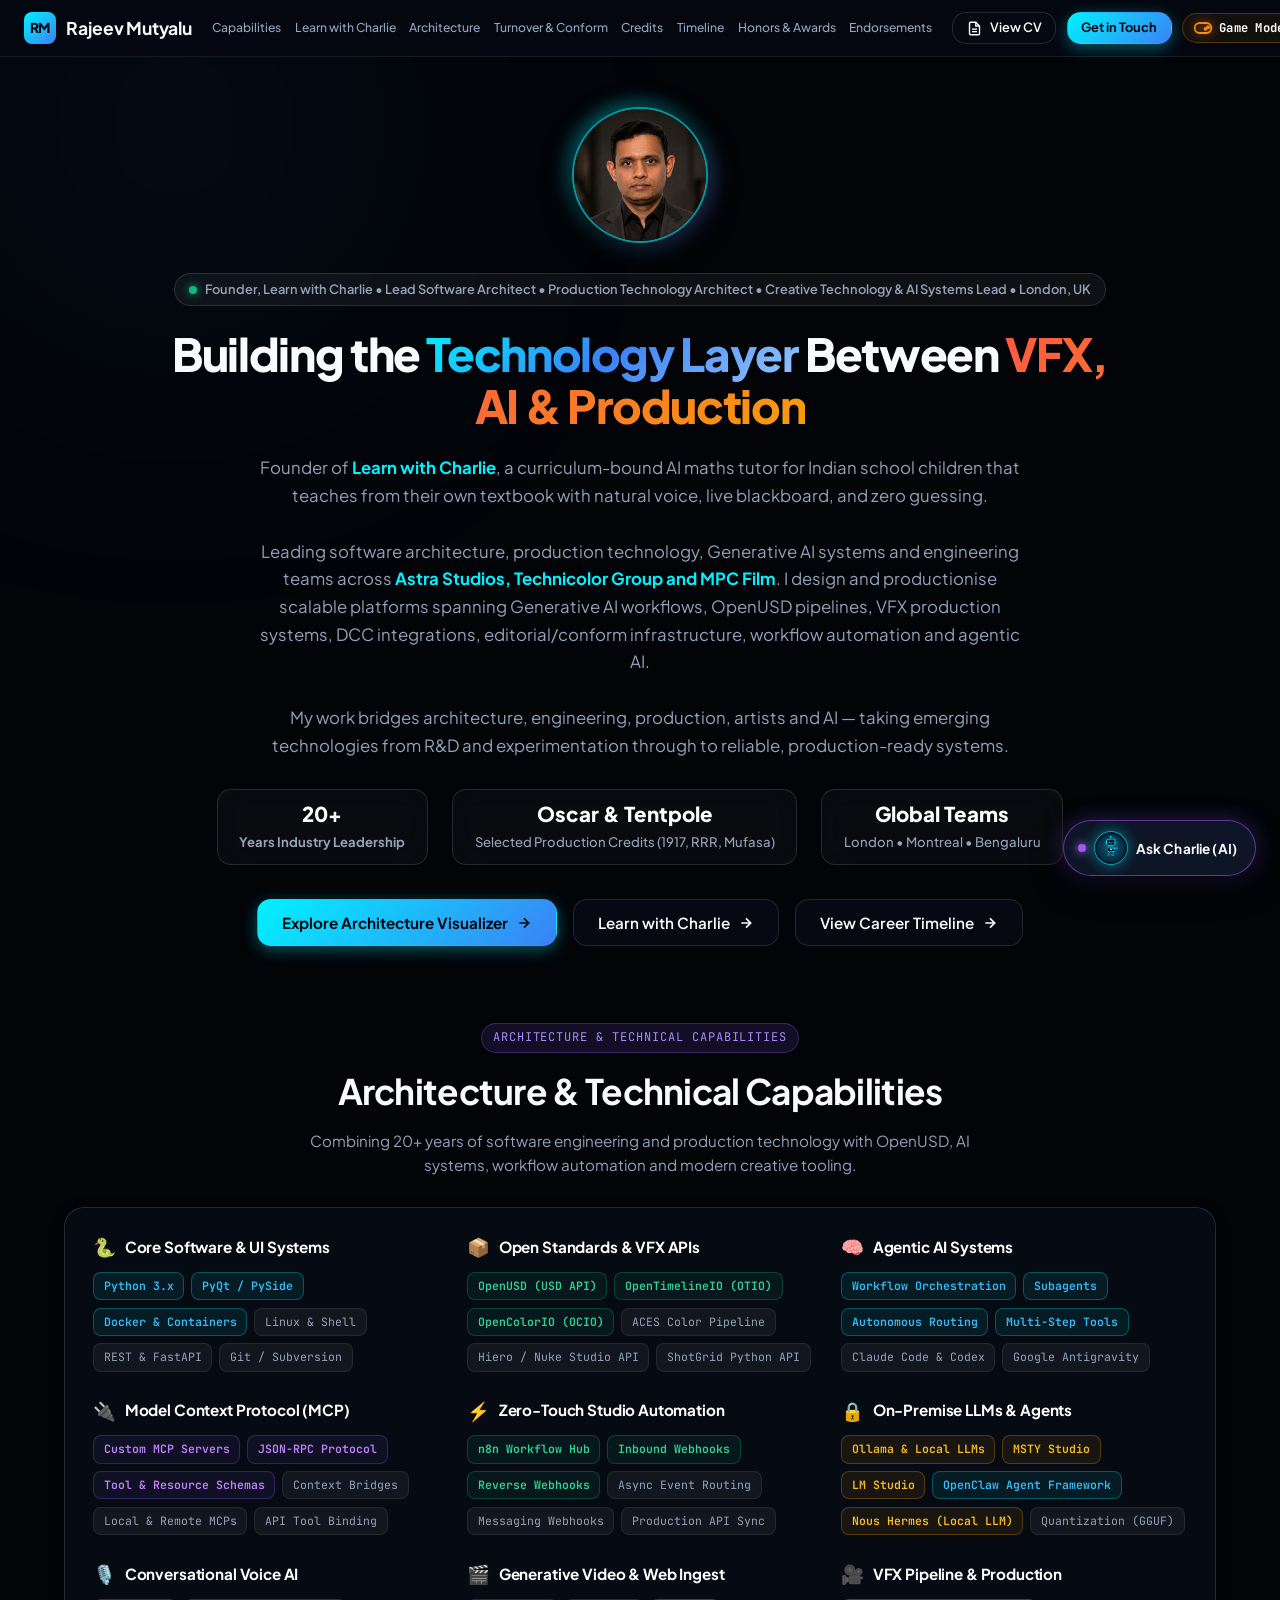
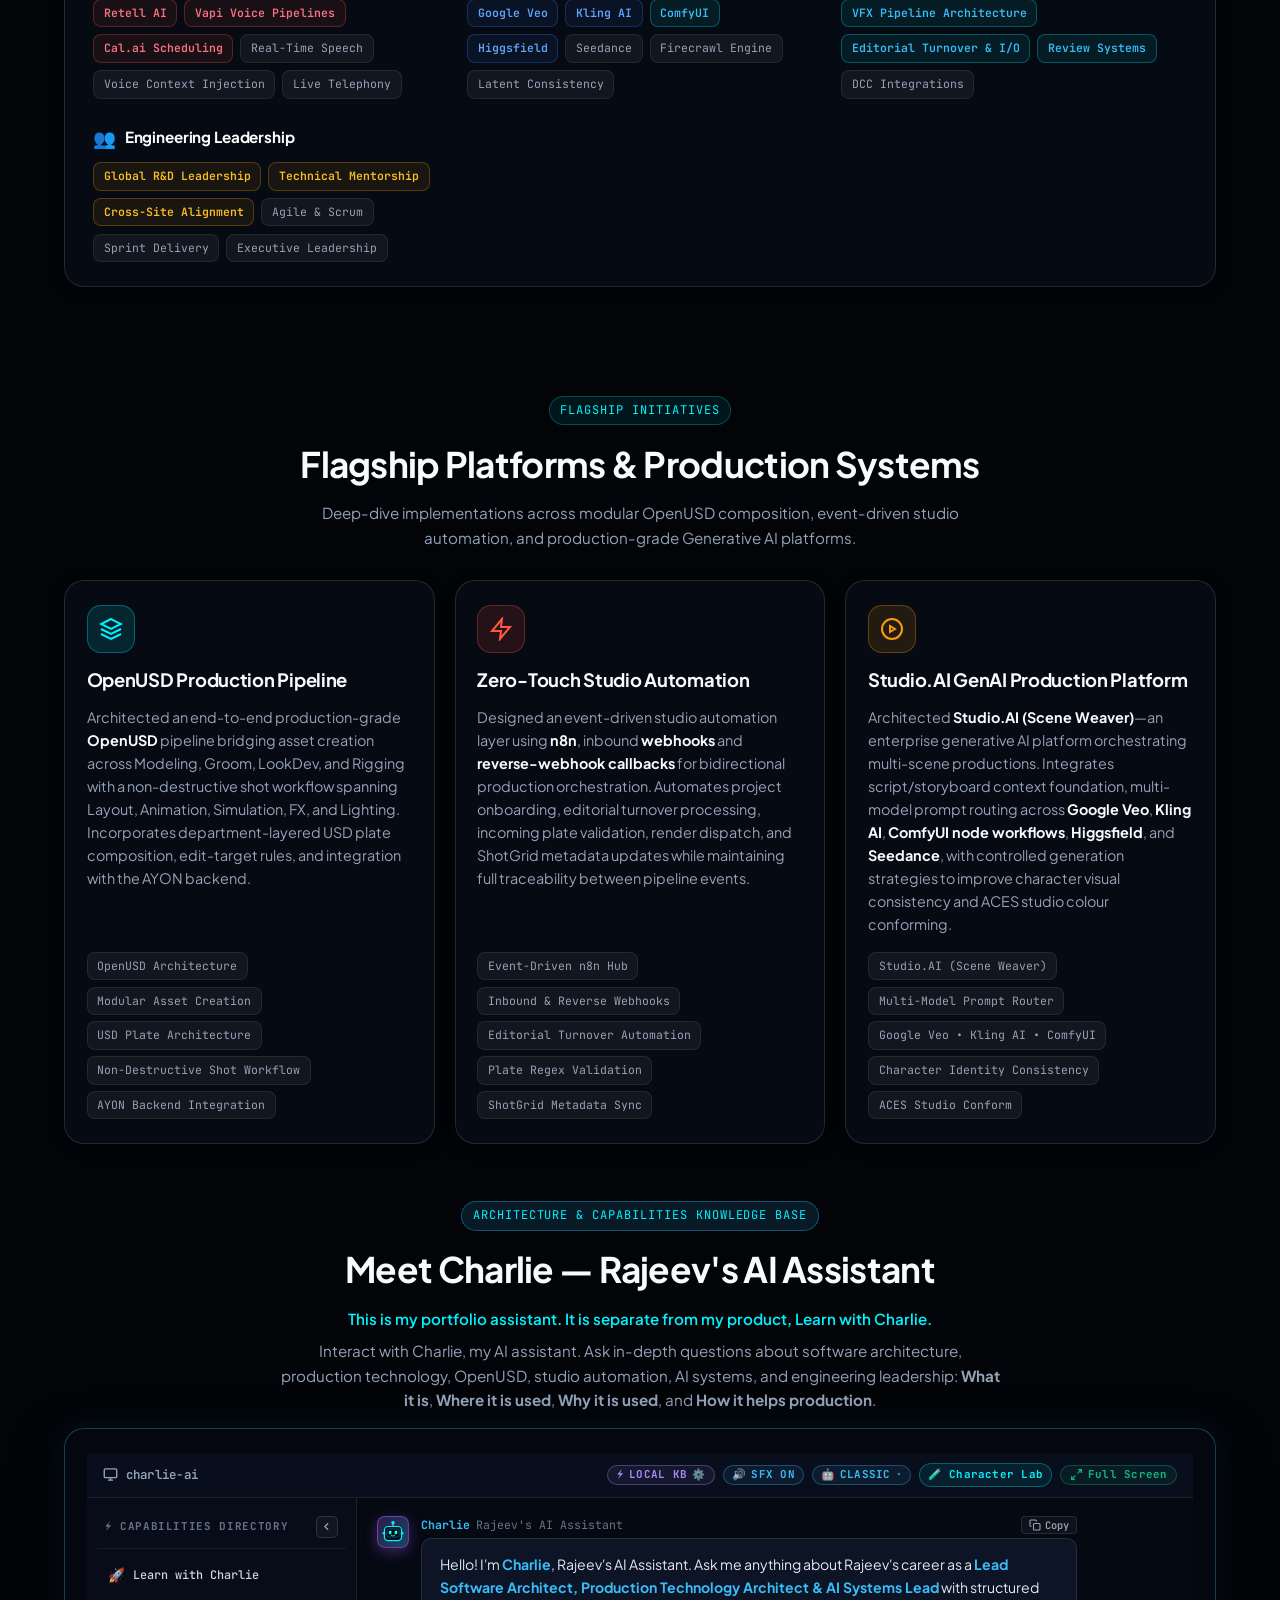
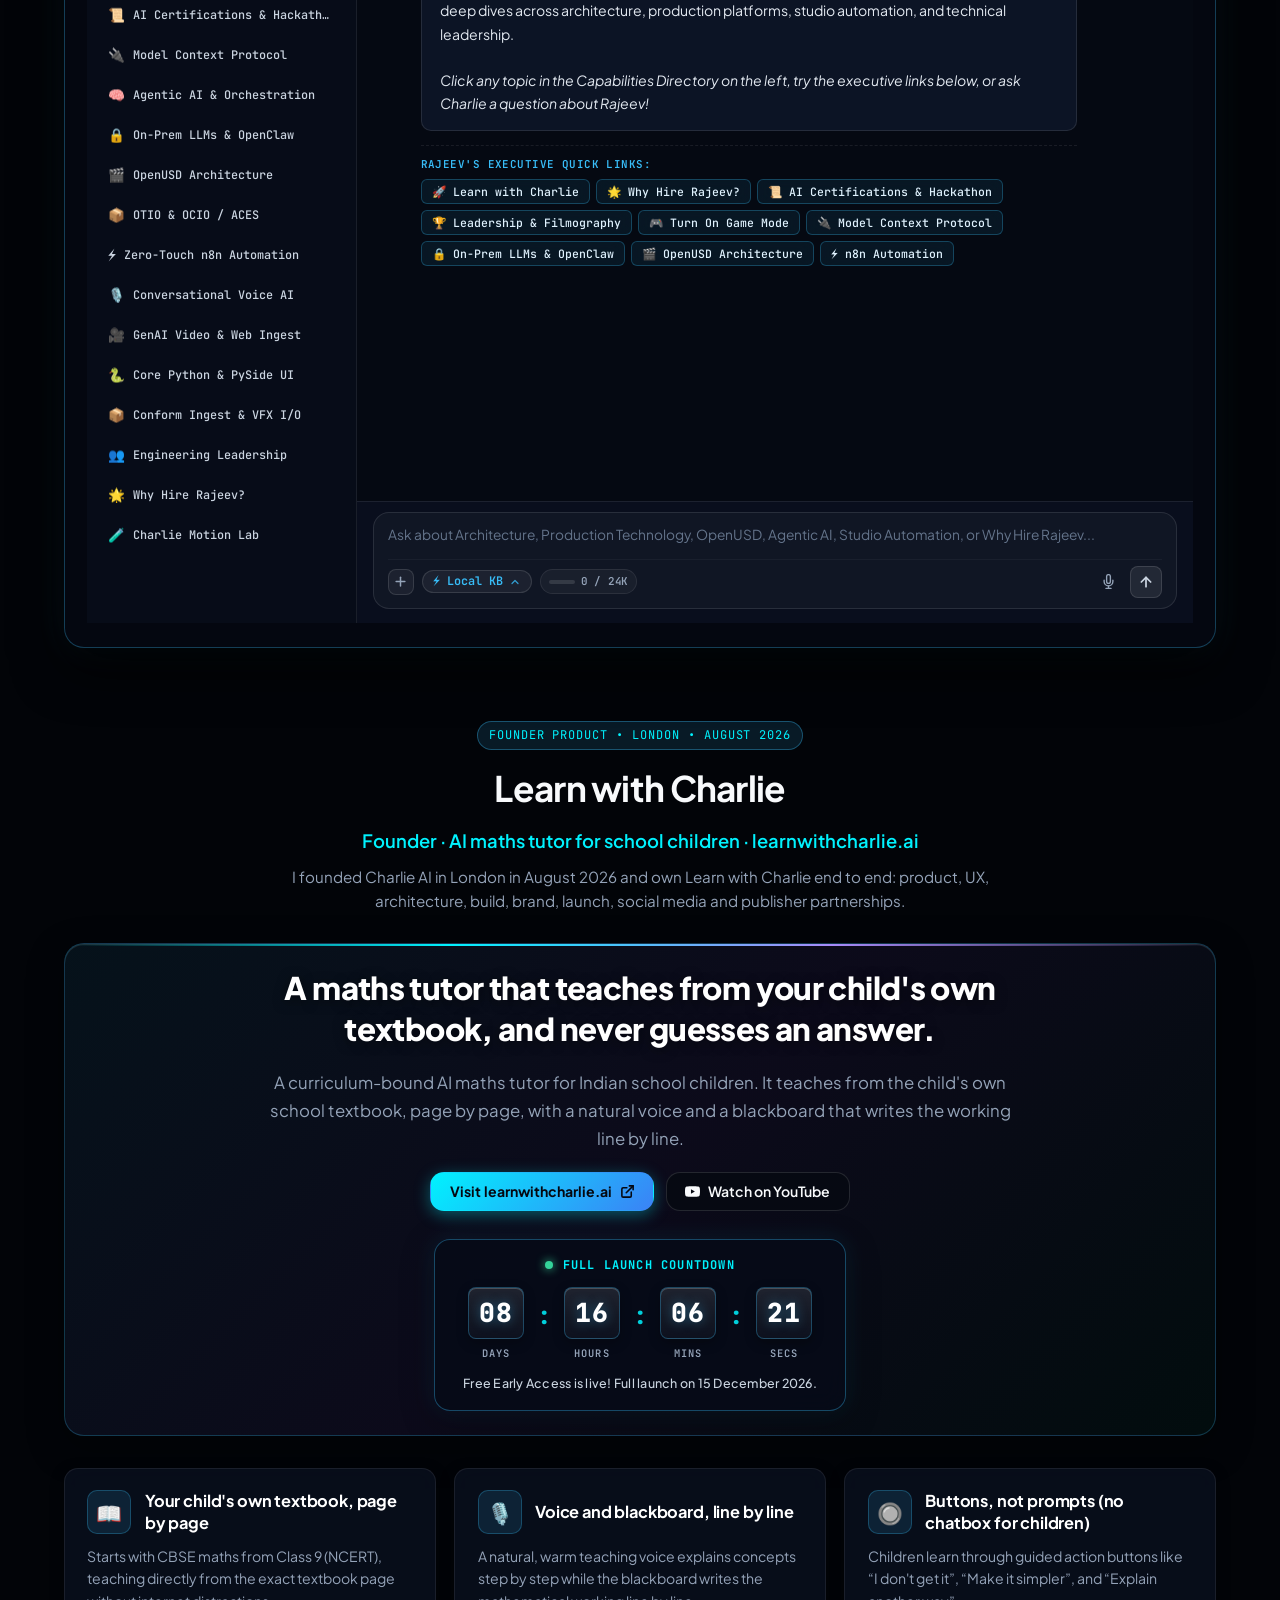
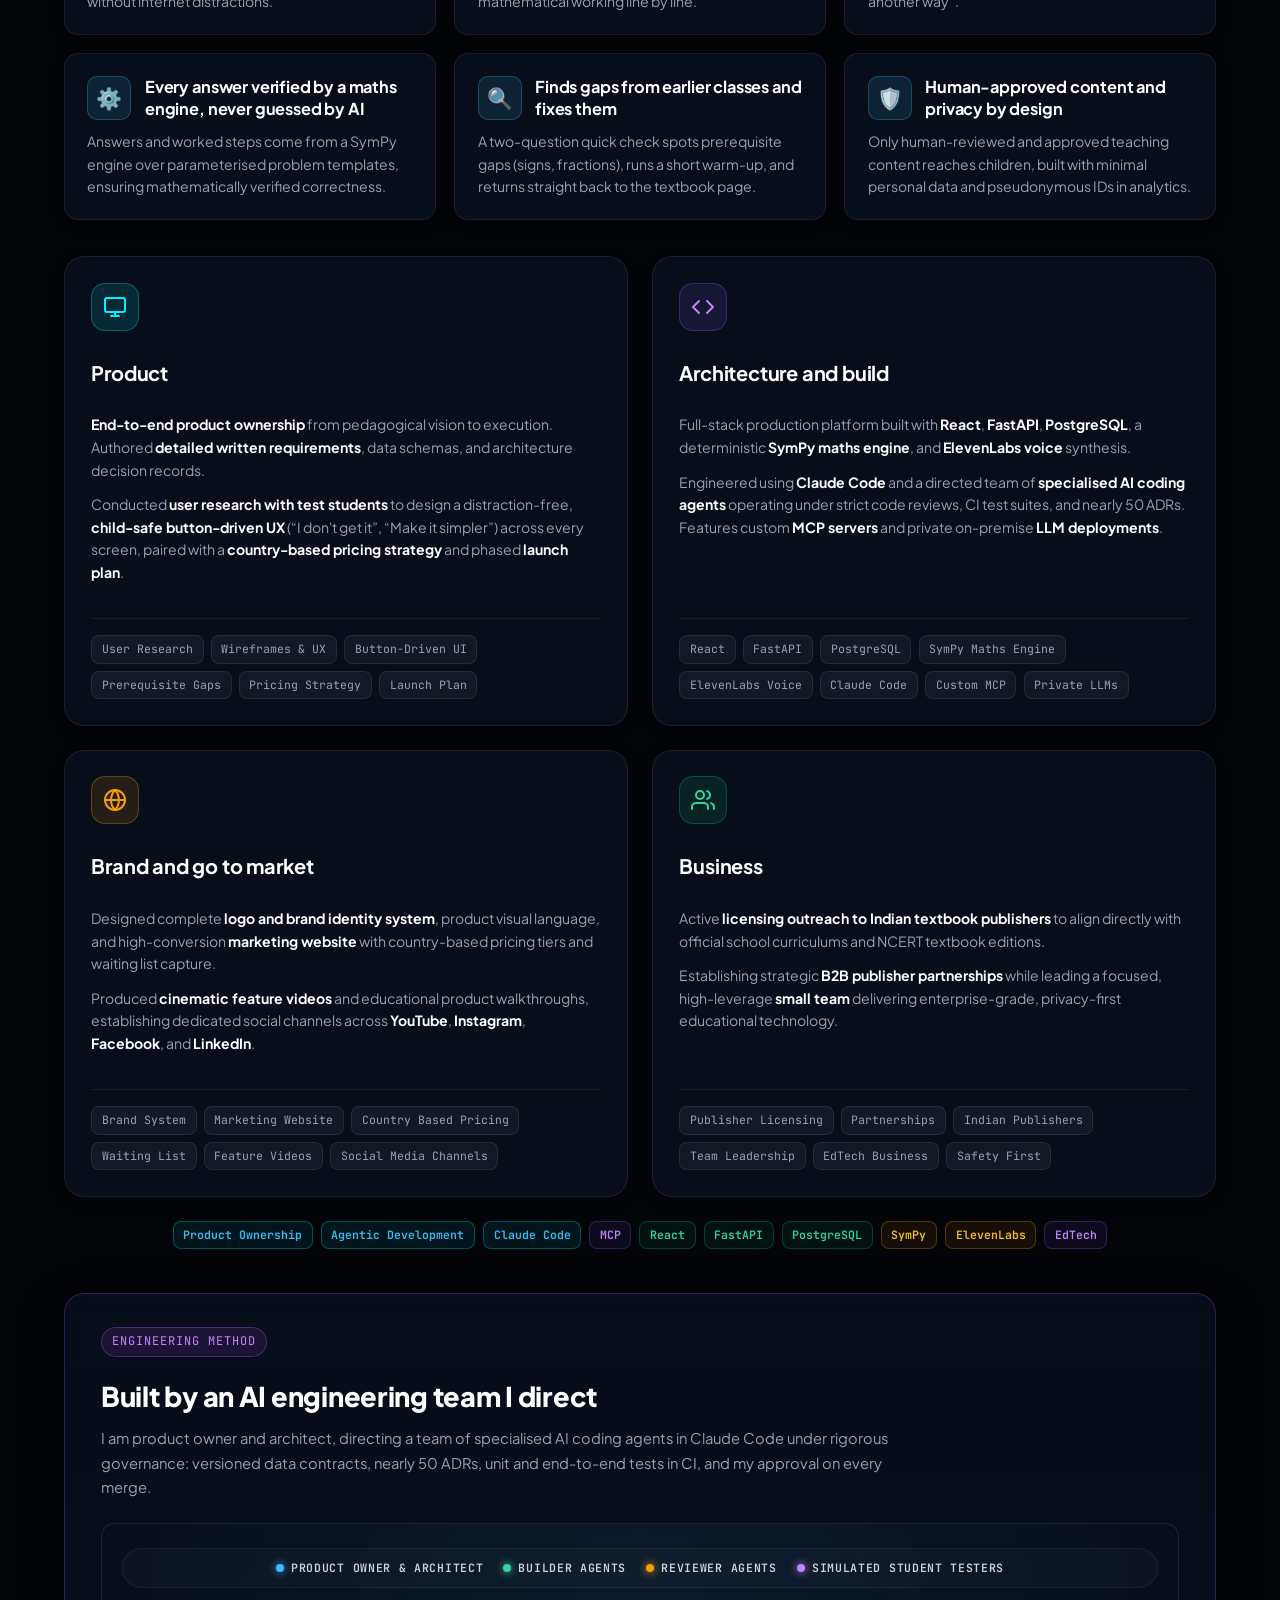
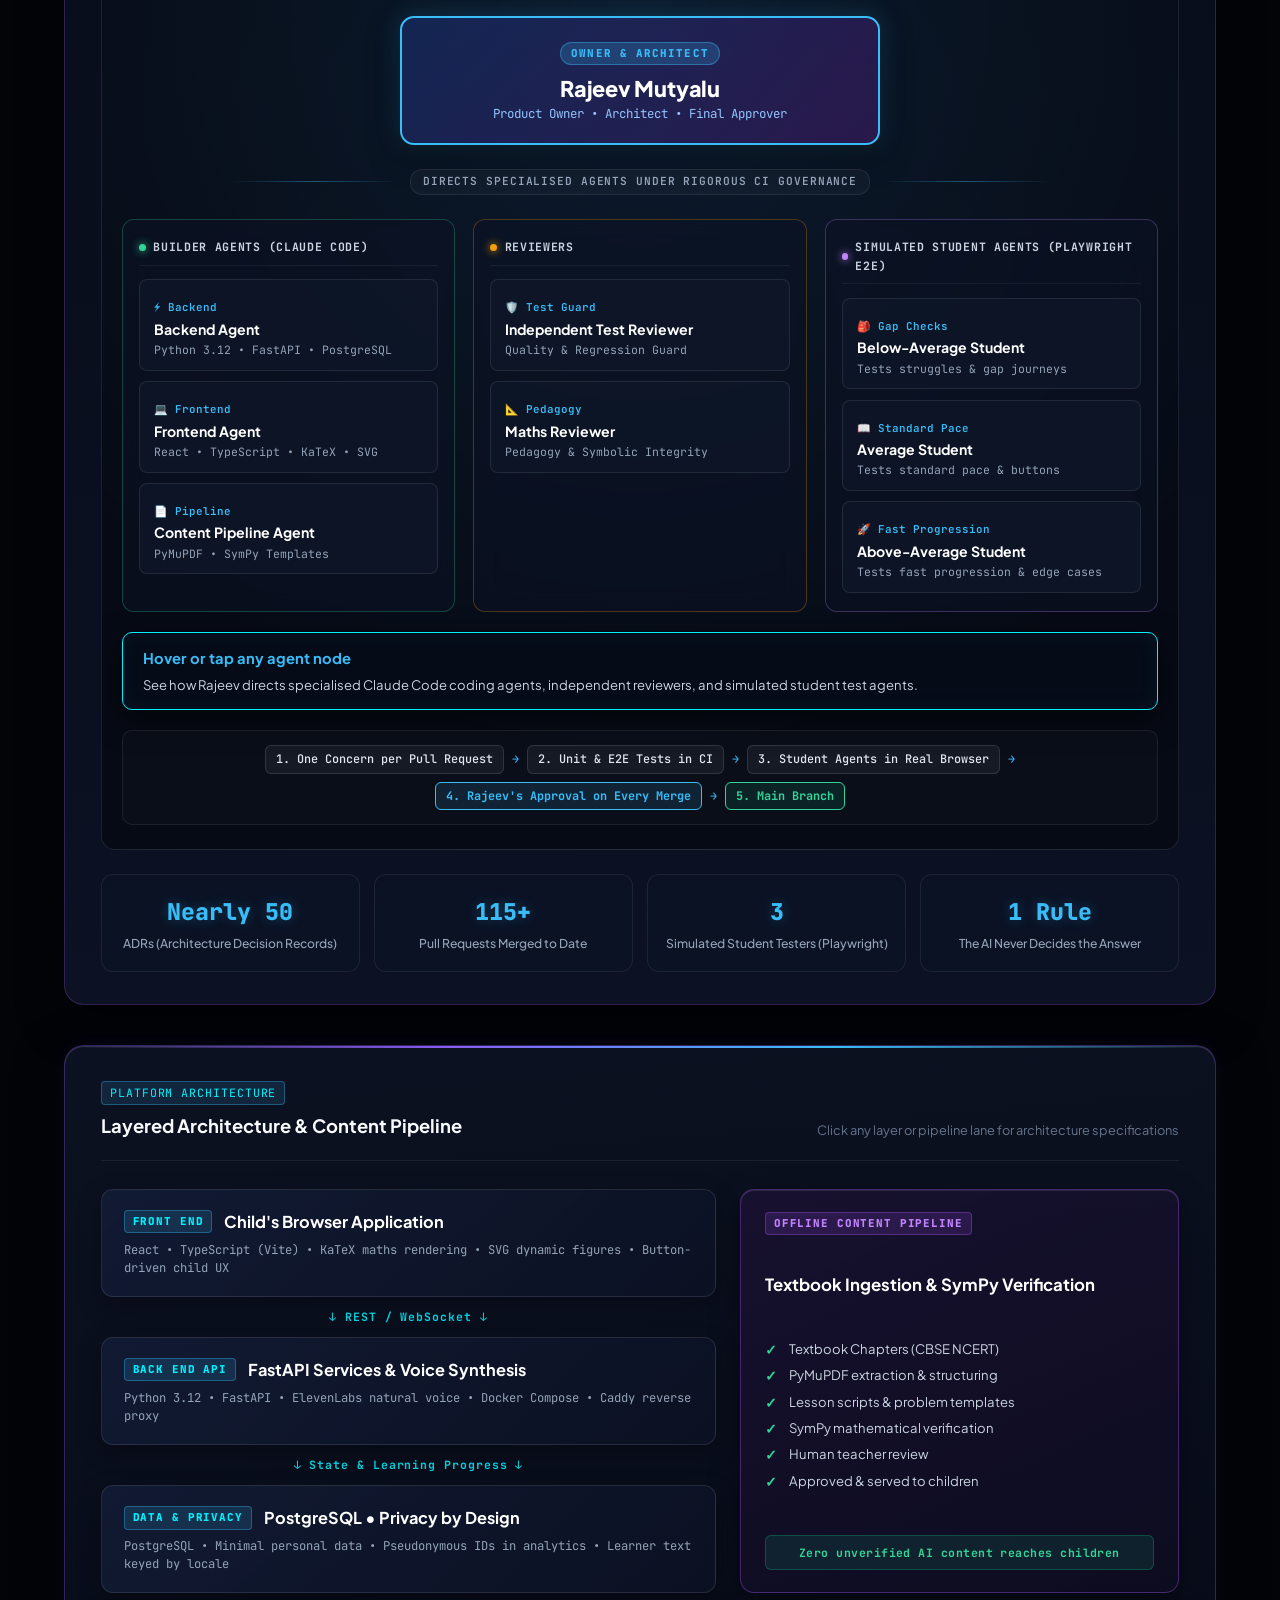
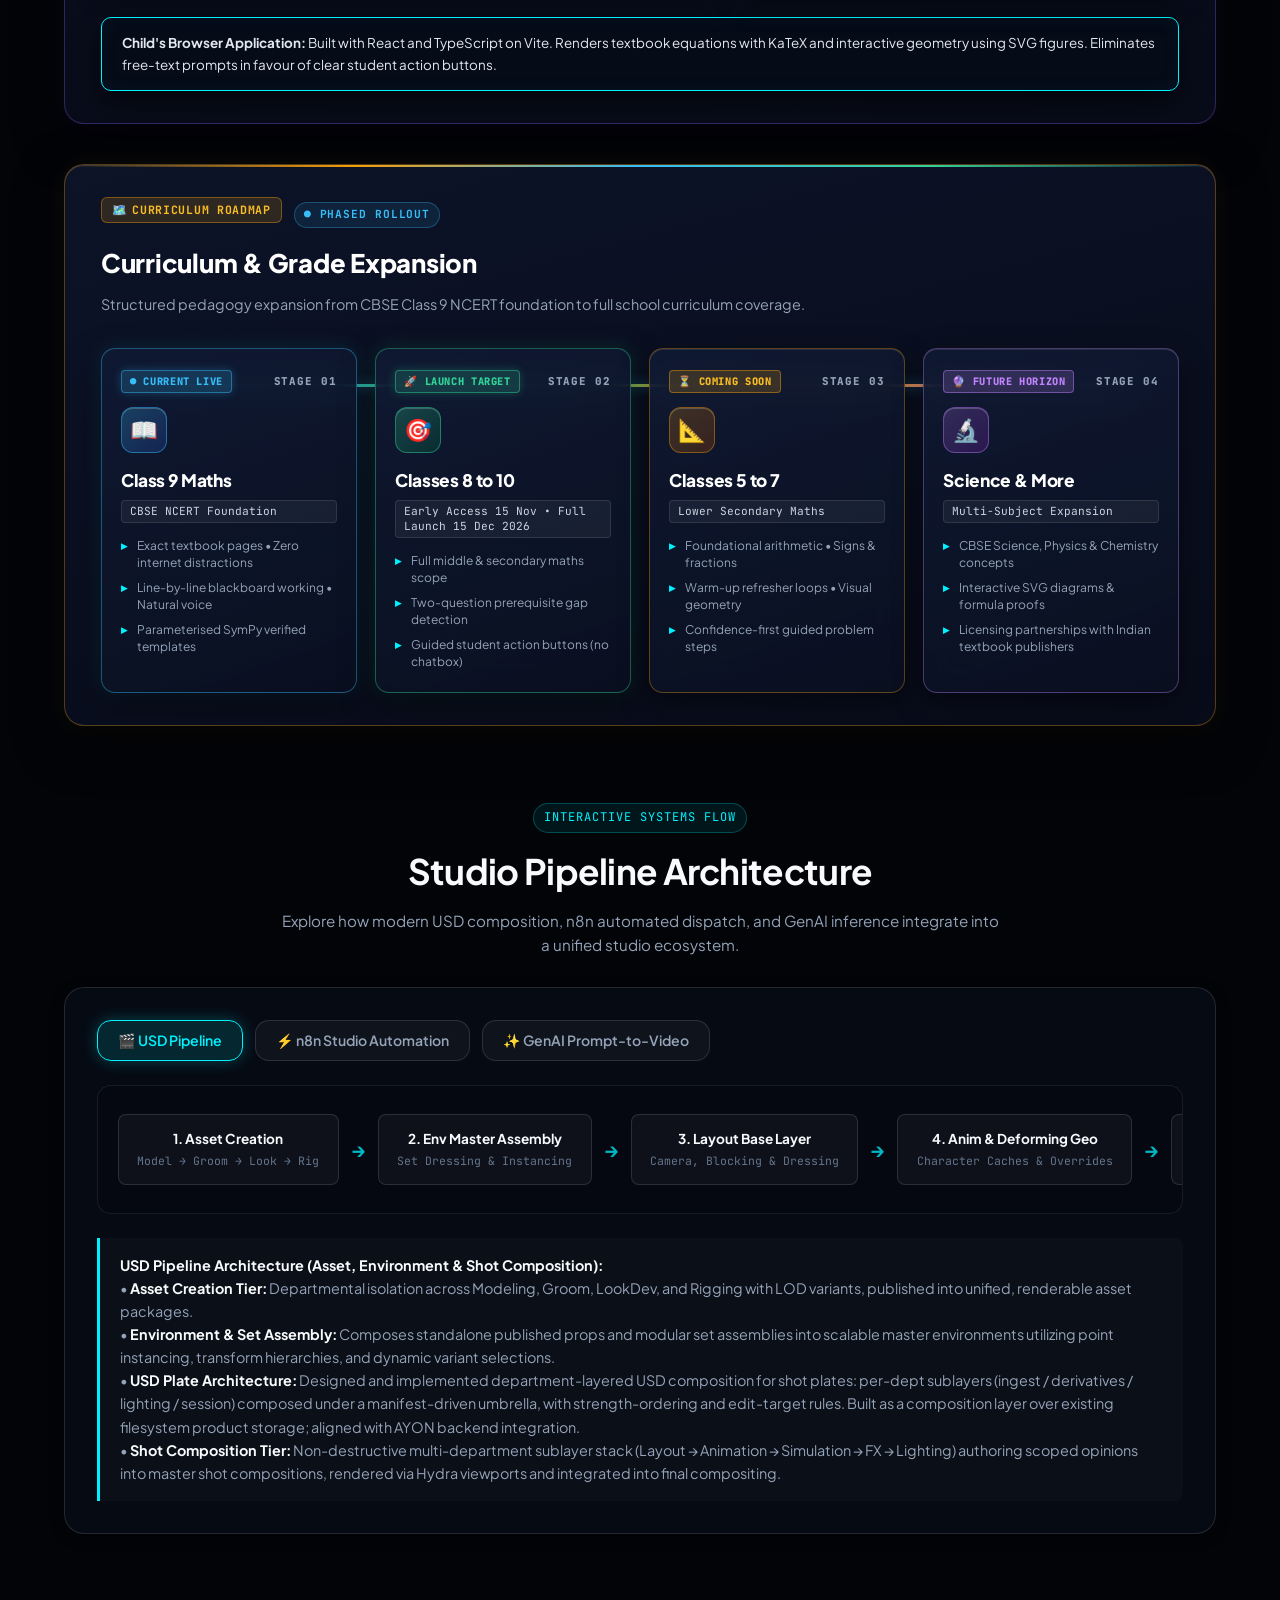
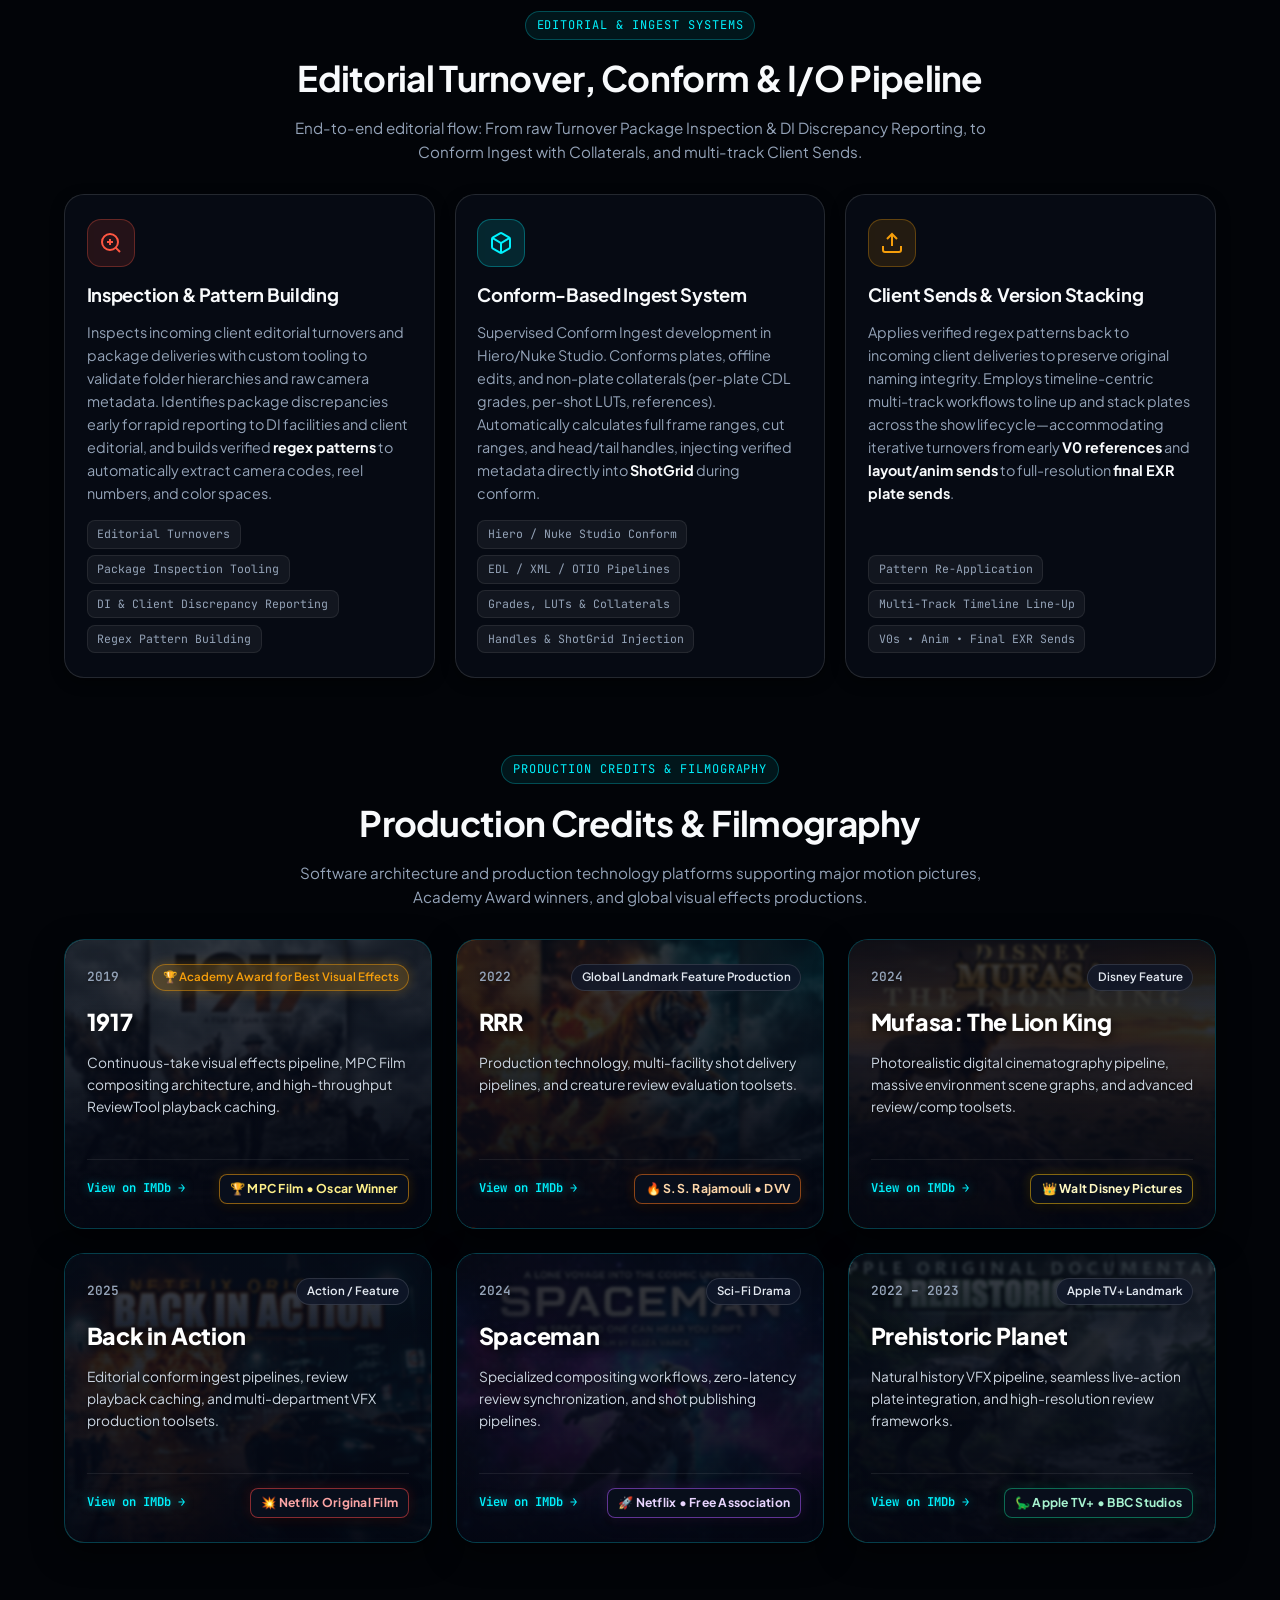
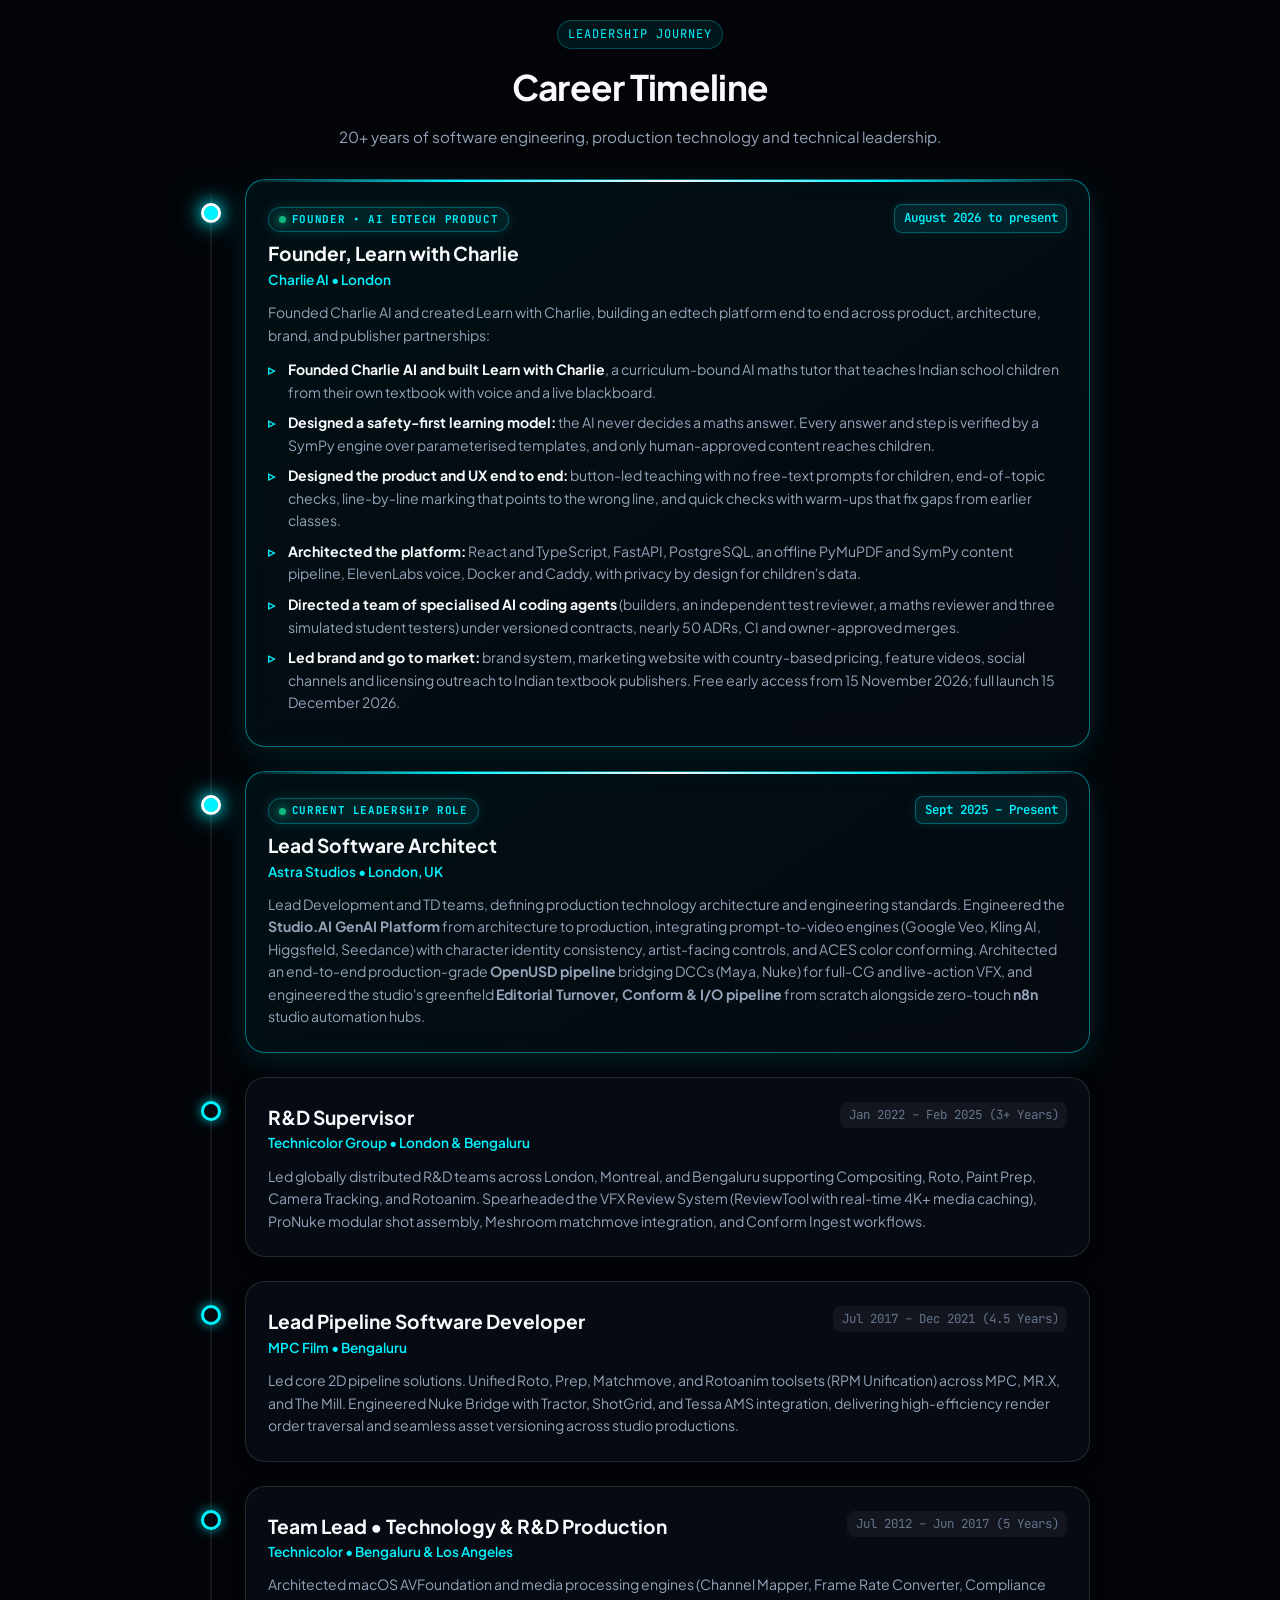
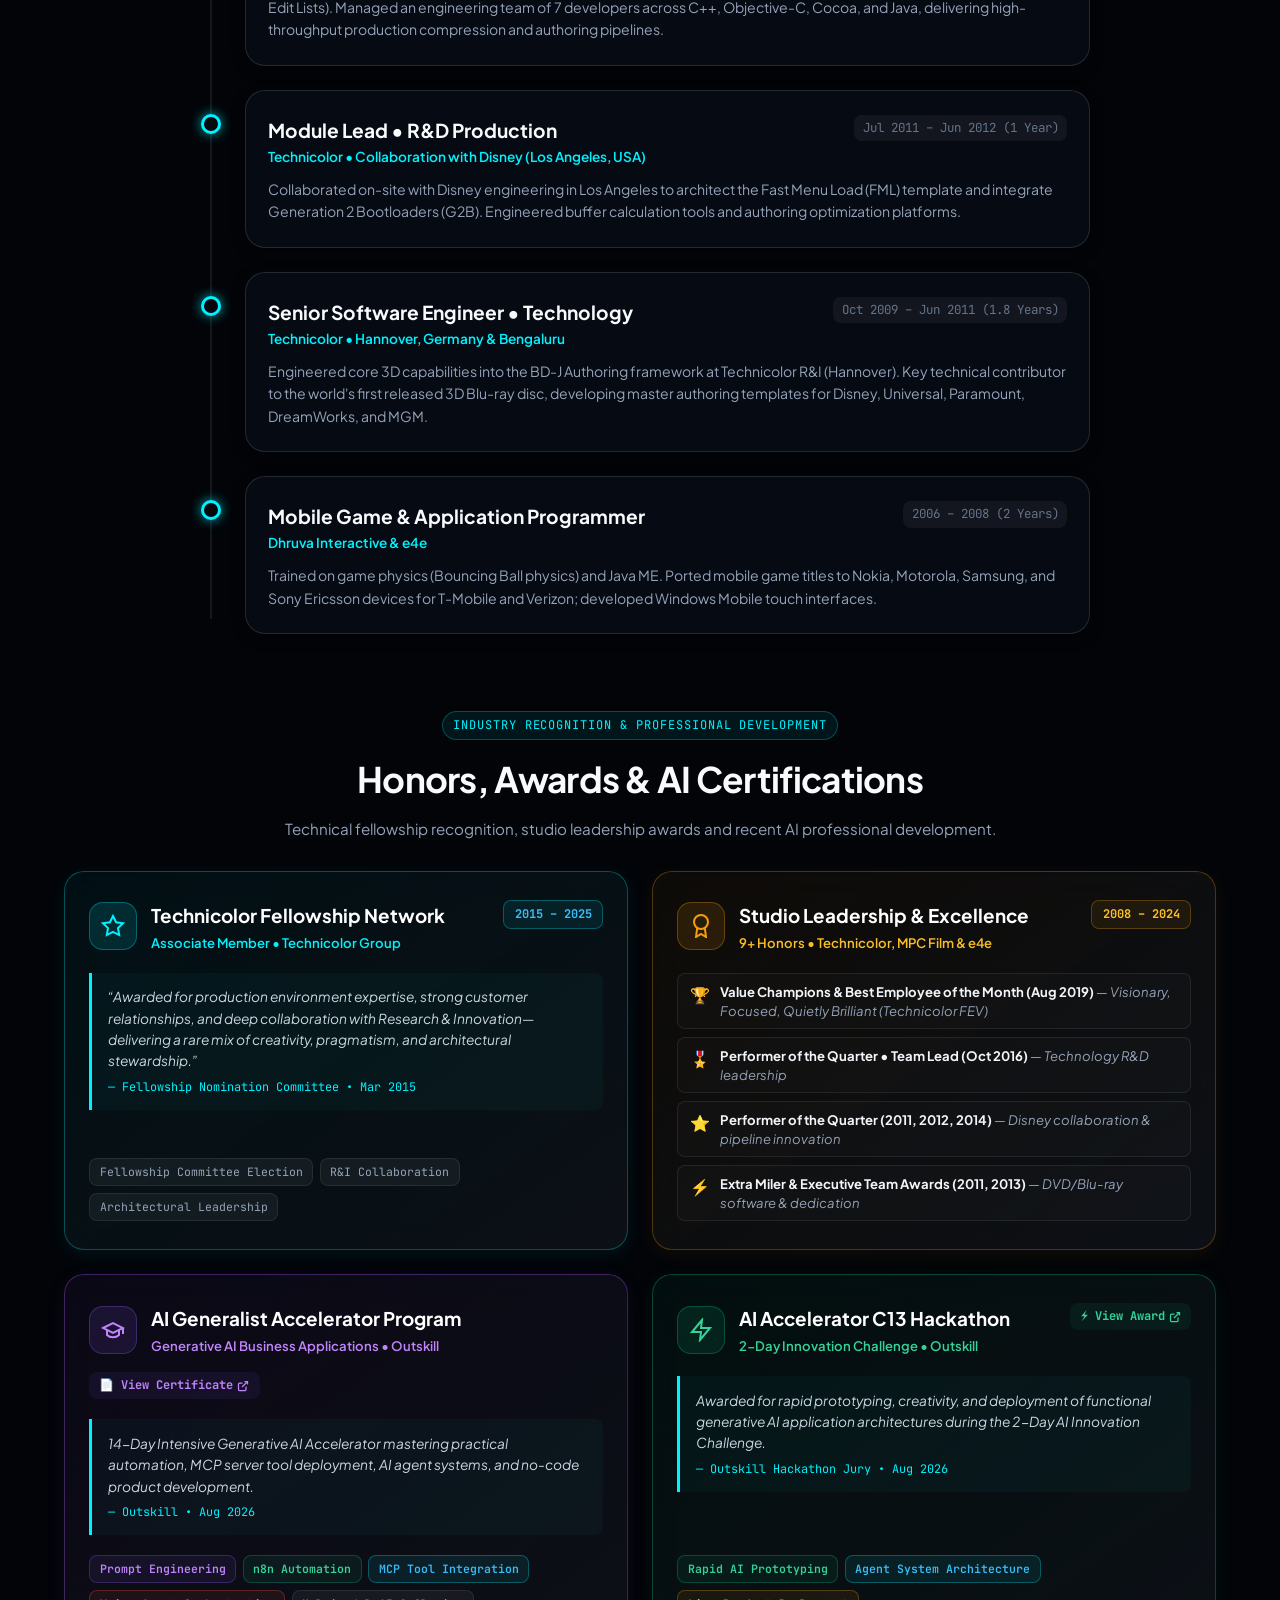
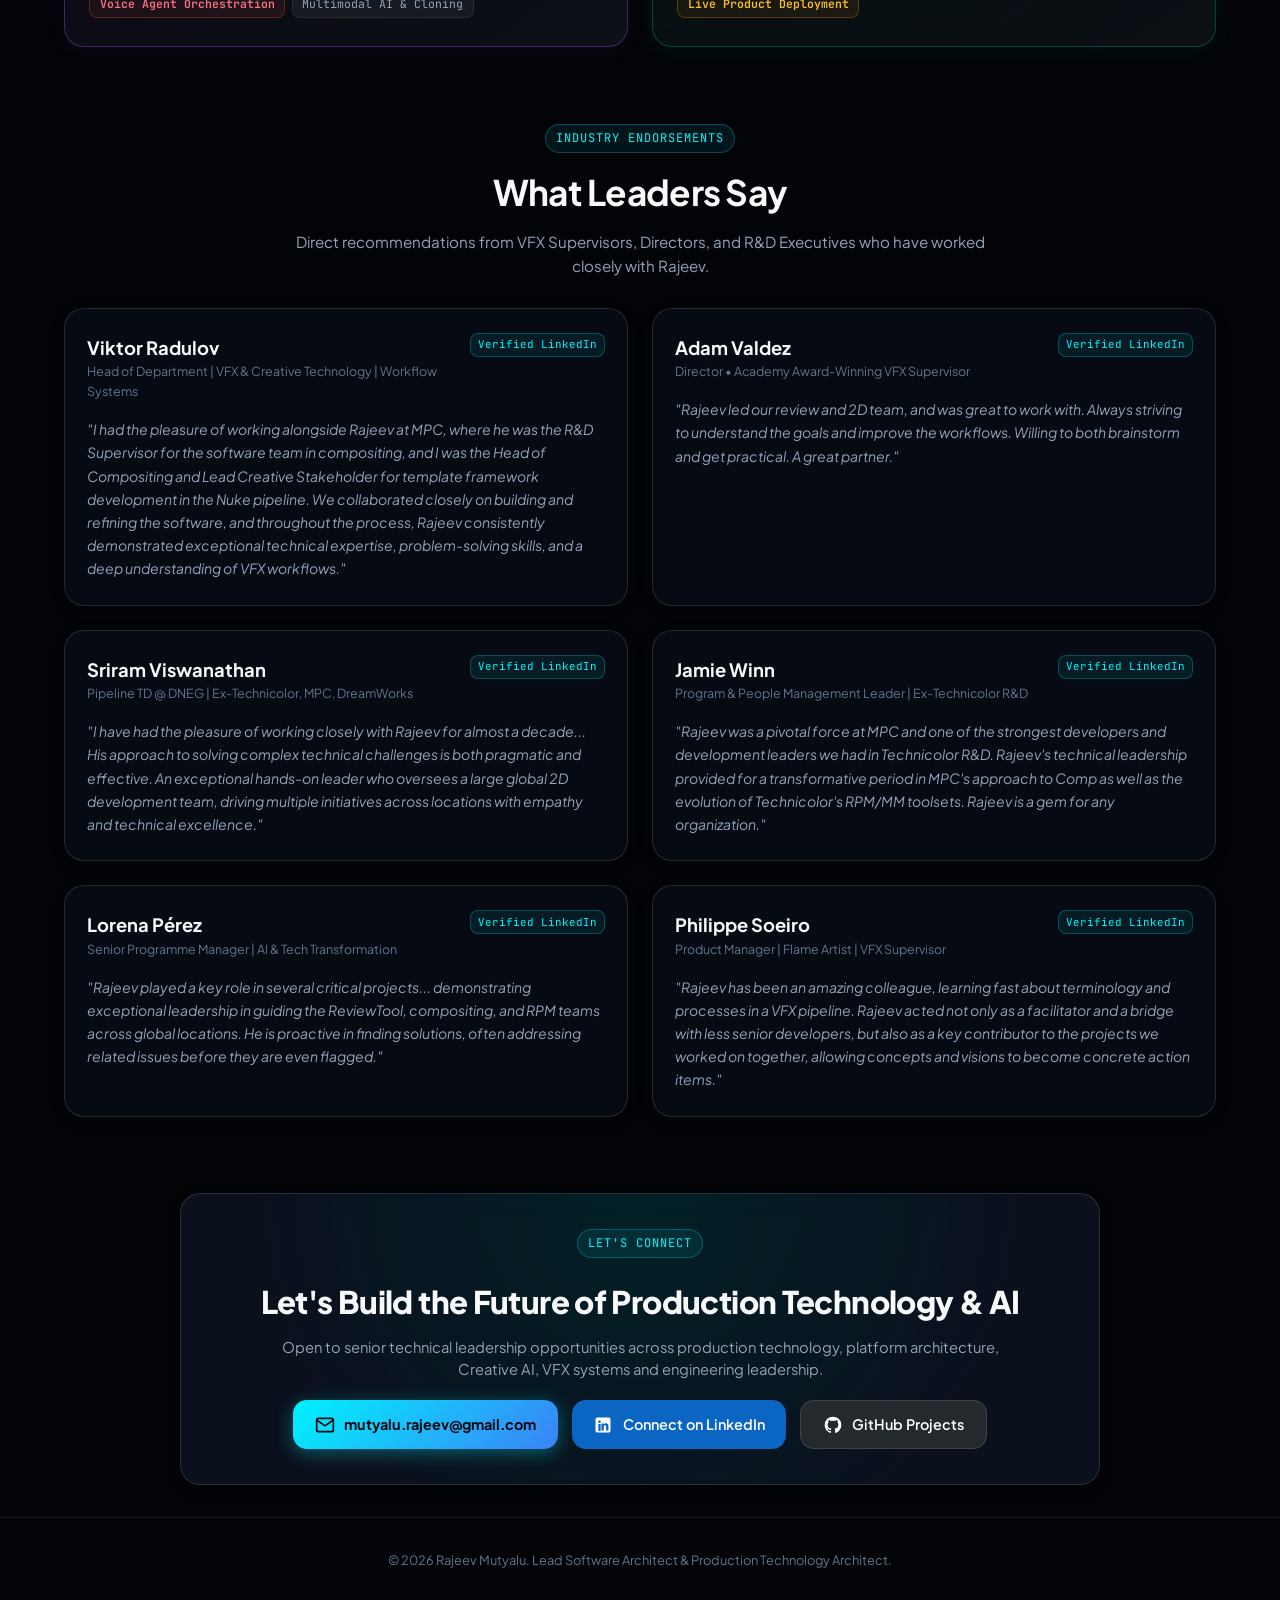
==== commit eebb70cd: "fix(charlie): exit fullscreen and escort on navbar/in-page quick links" ====
--- a/index.html
+++ b/index.html
@@ -2706,7 +2706,7 @@
     </div>
   </div>
 
-  <script src="app.js?v=205"></script>
+  <script src="app.js?v=206"></script>
 </body>
 
 </html>
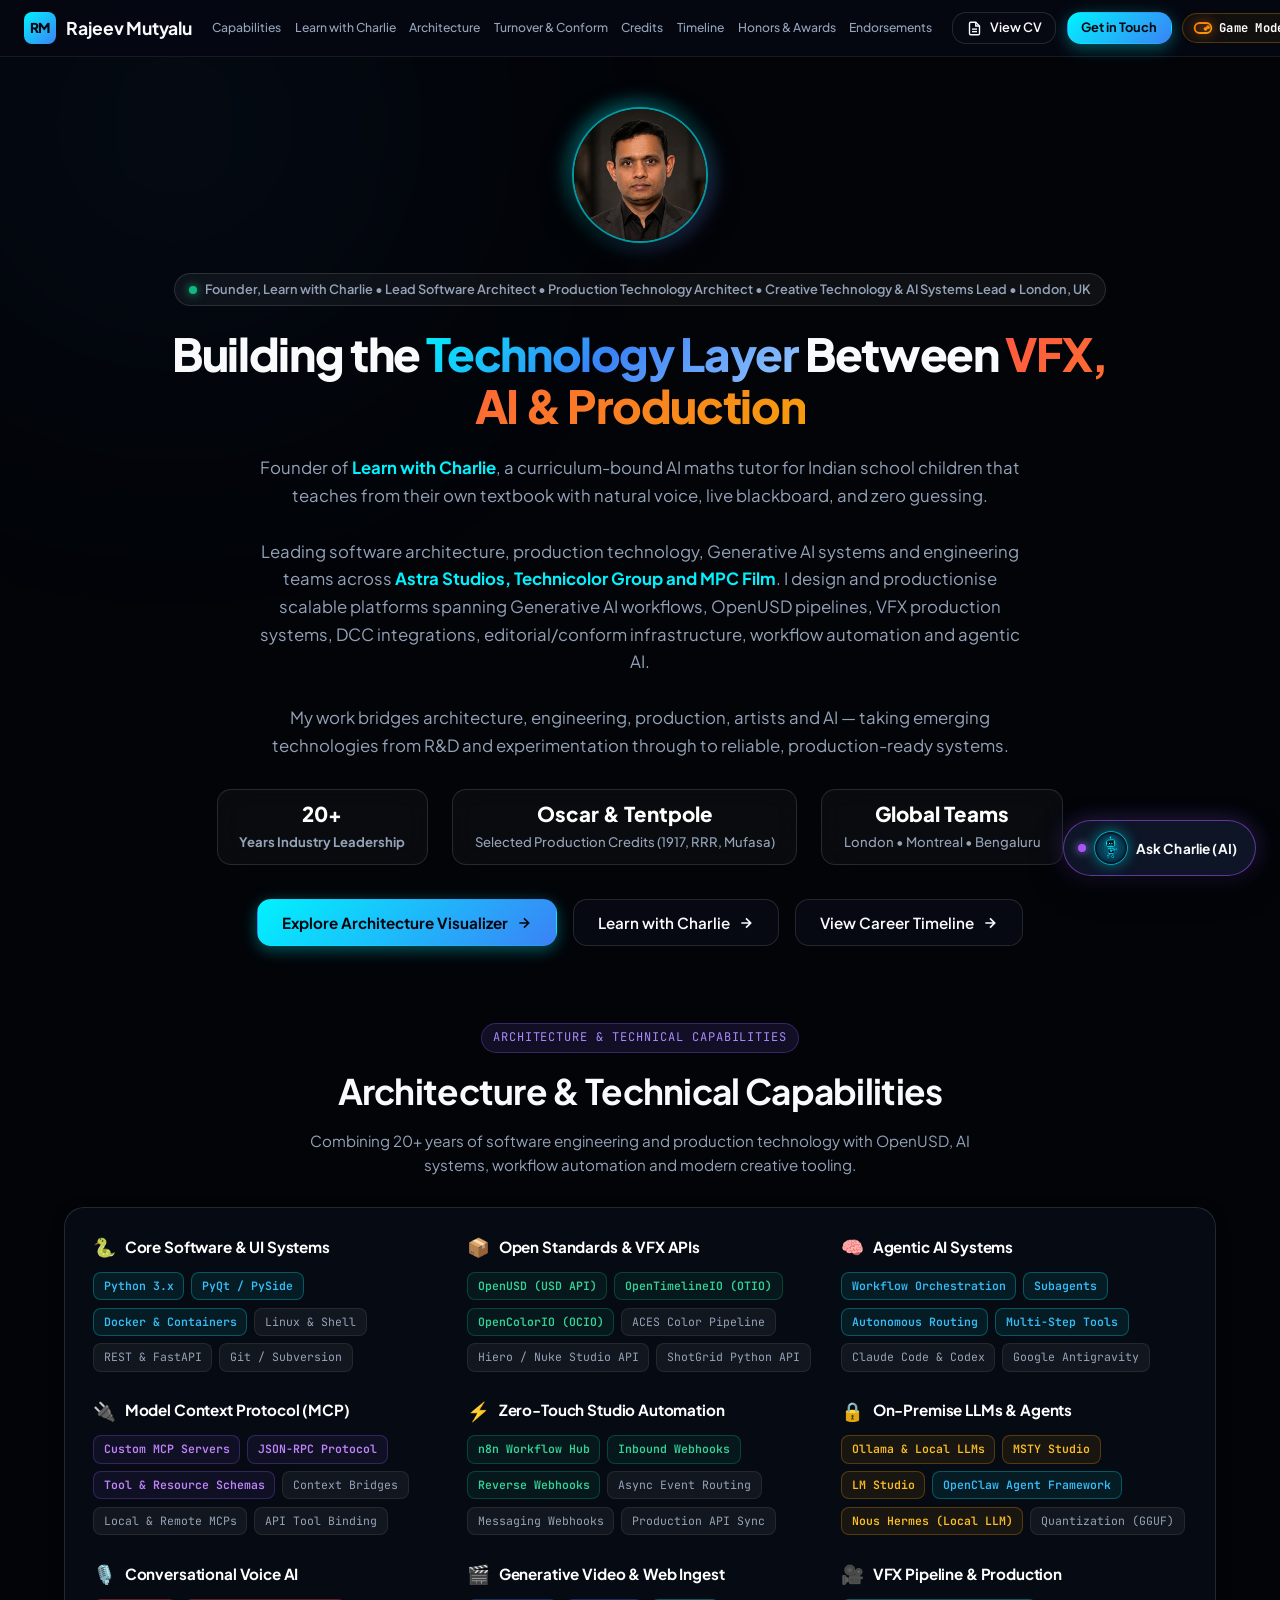
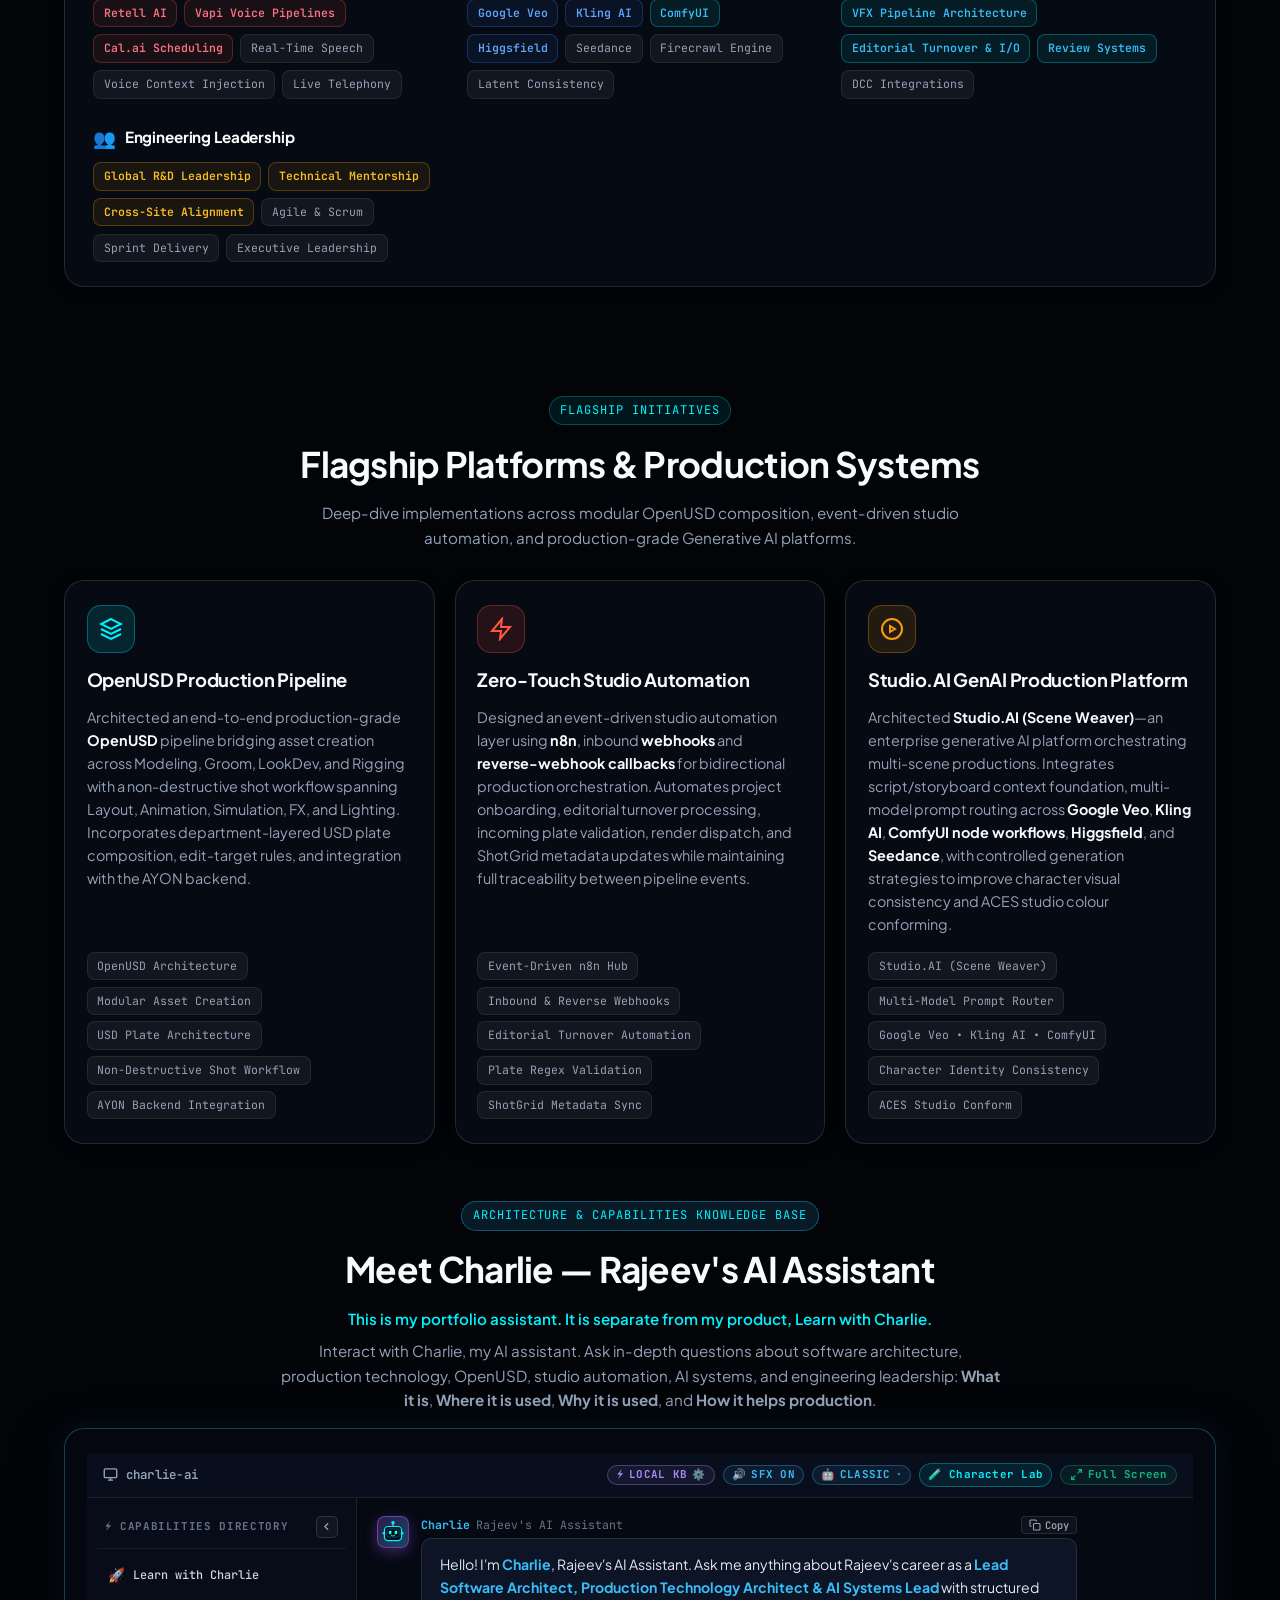
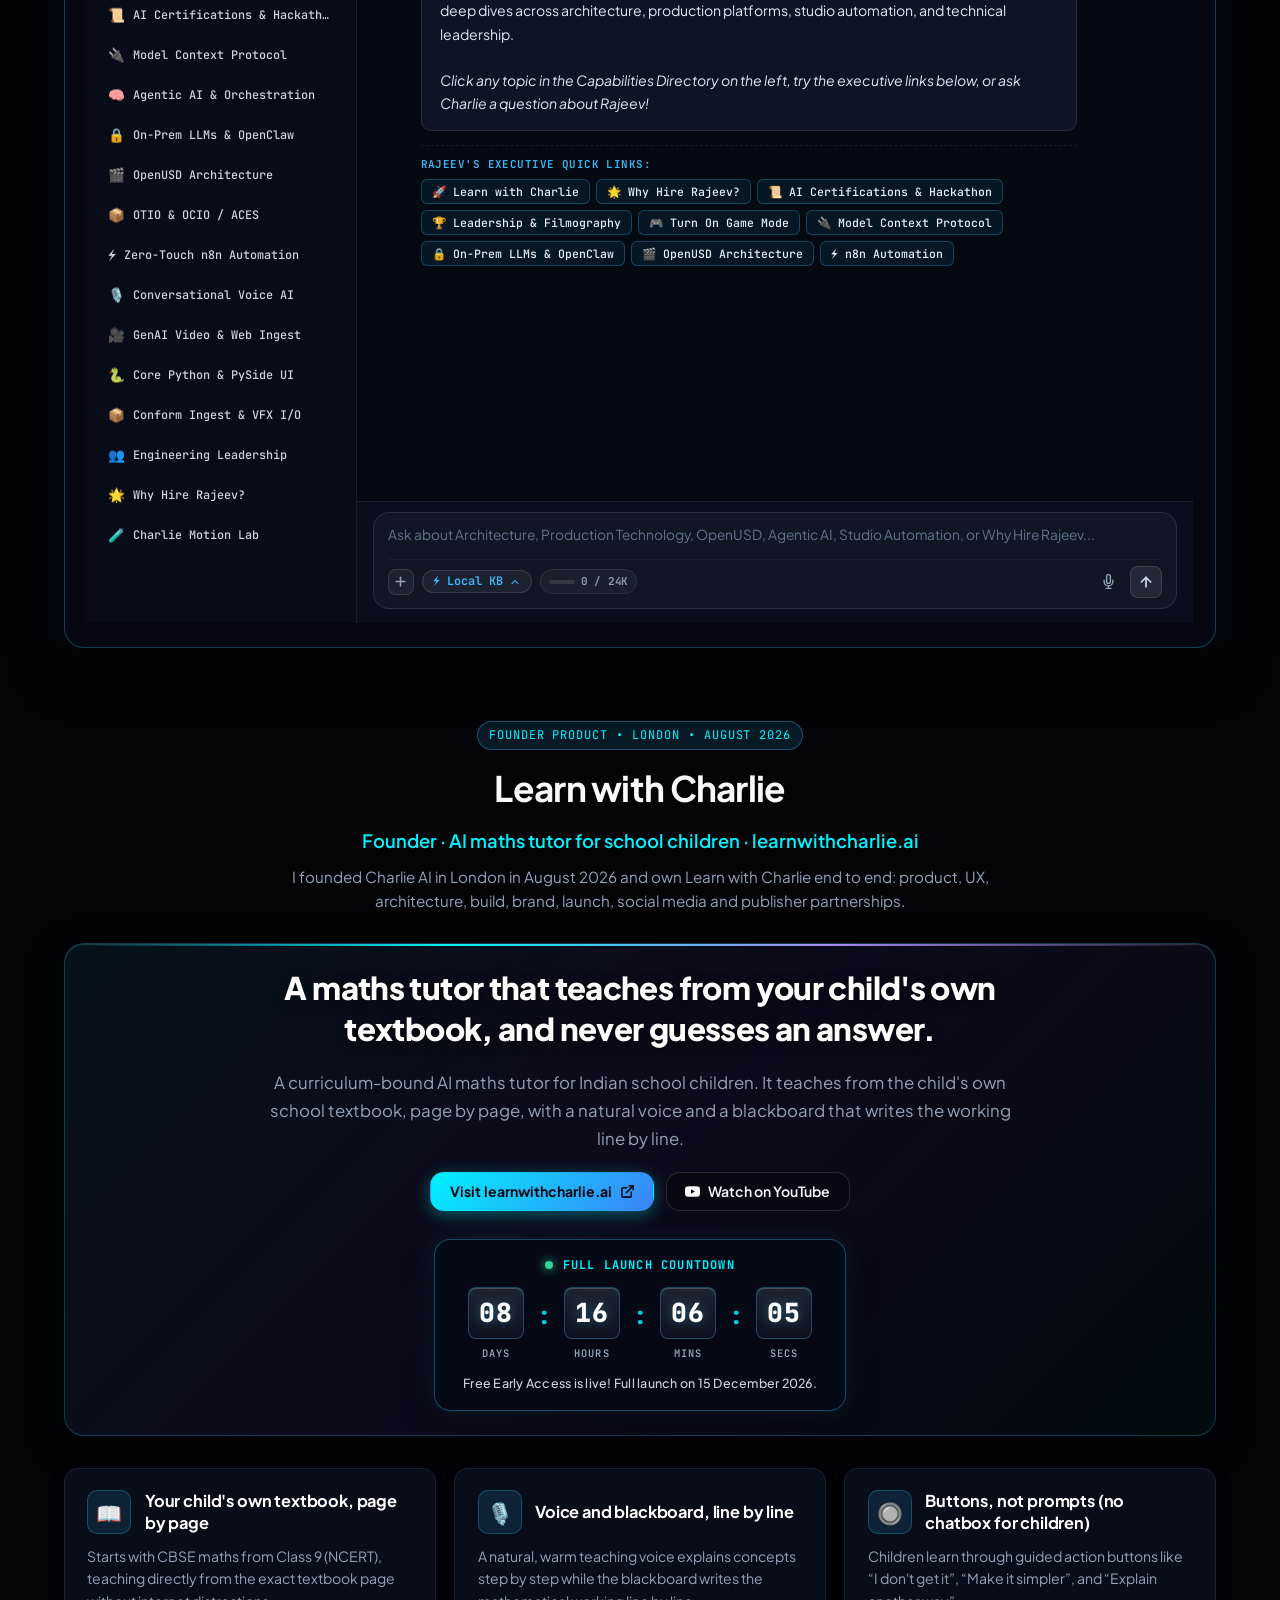
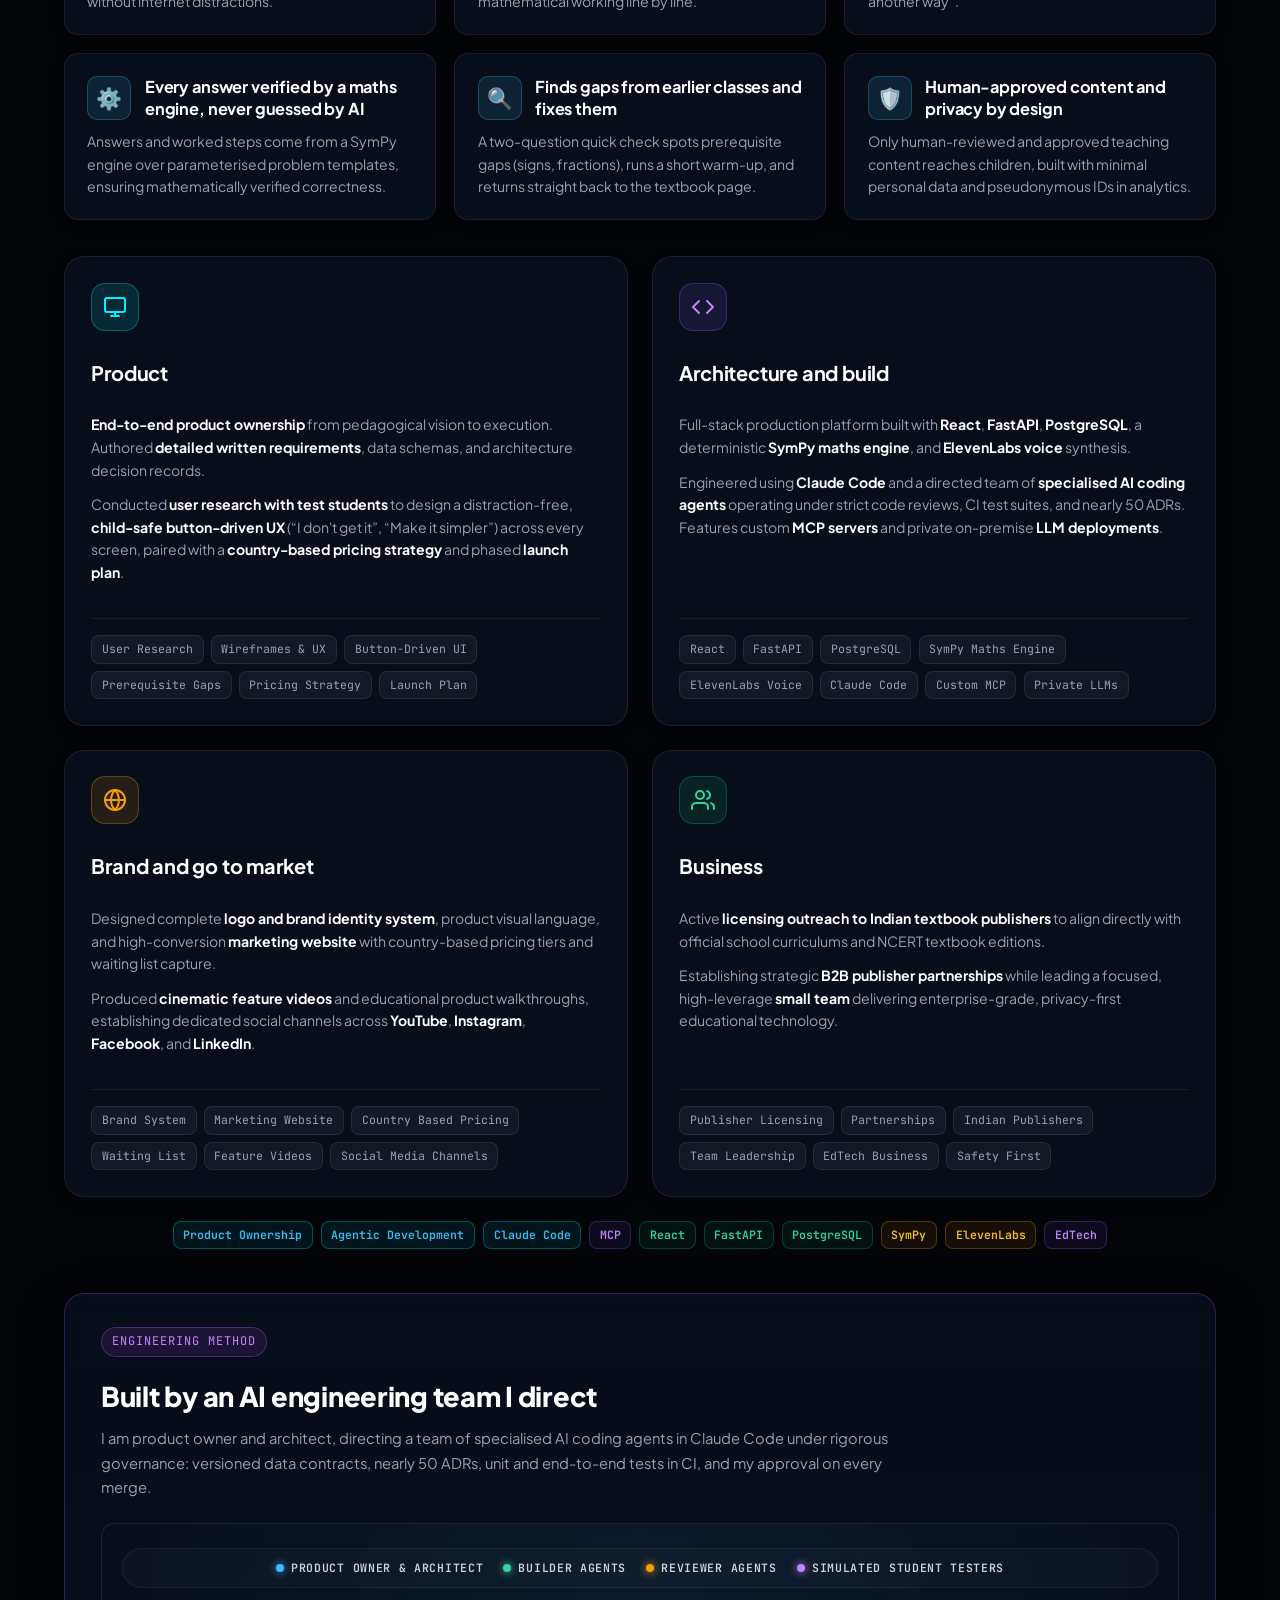
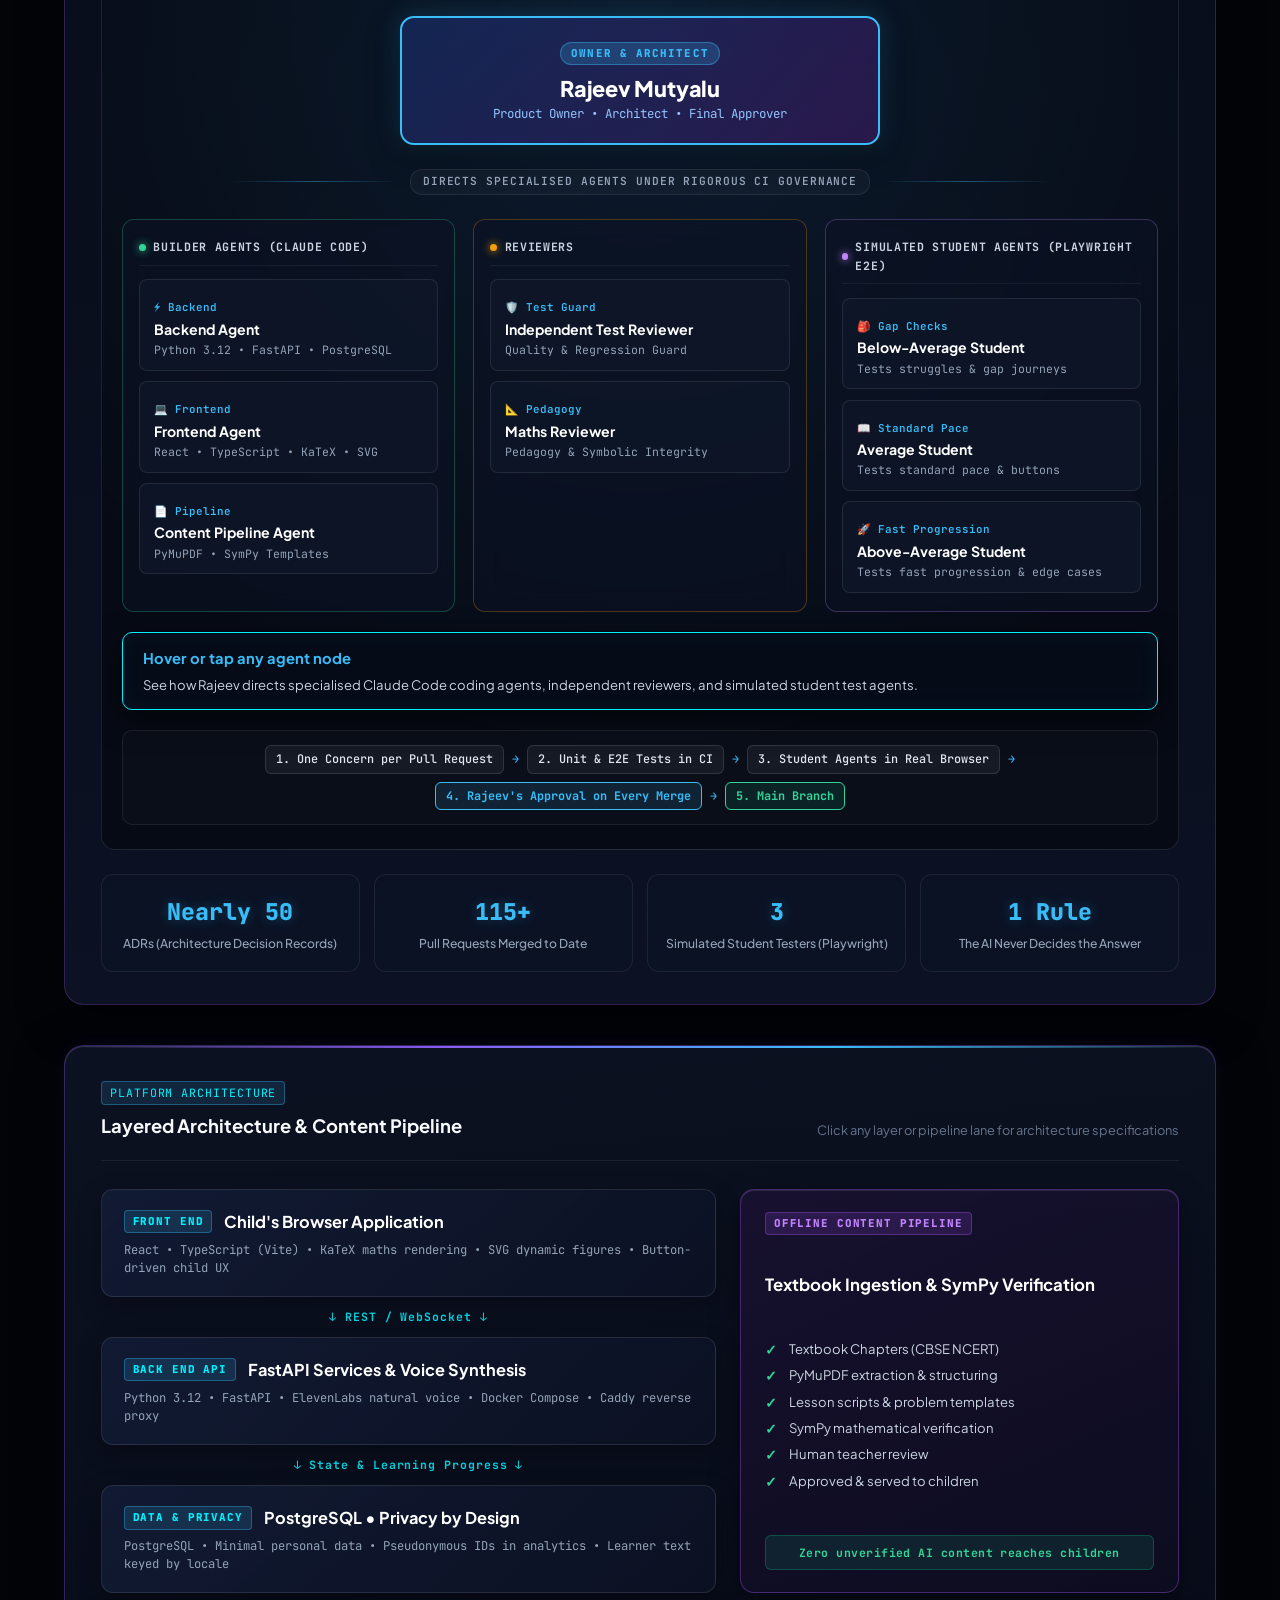
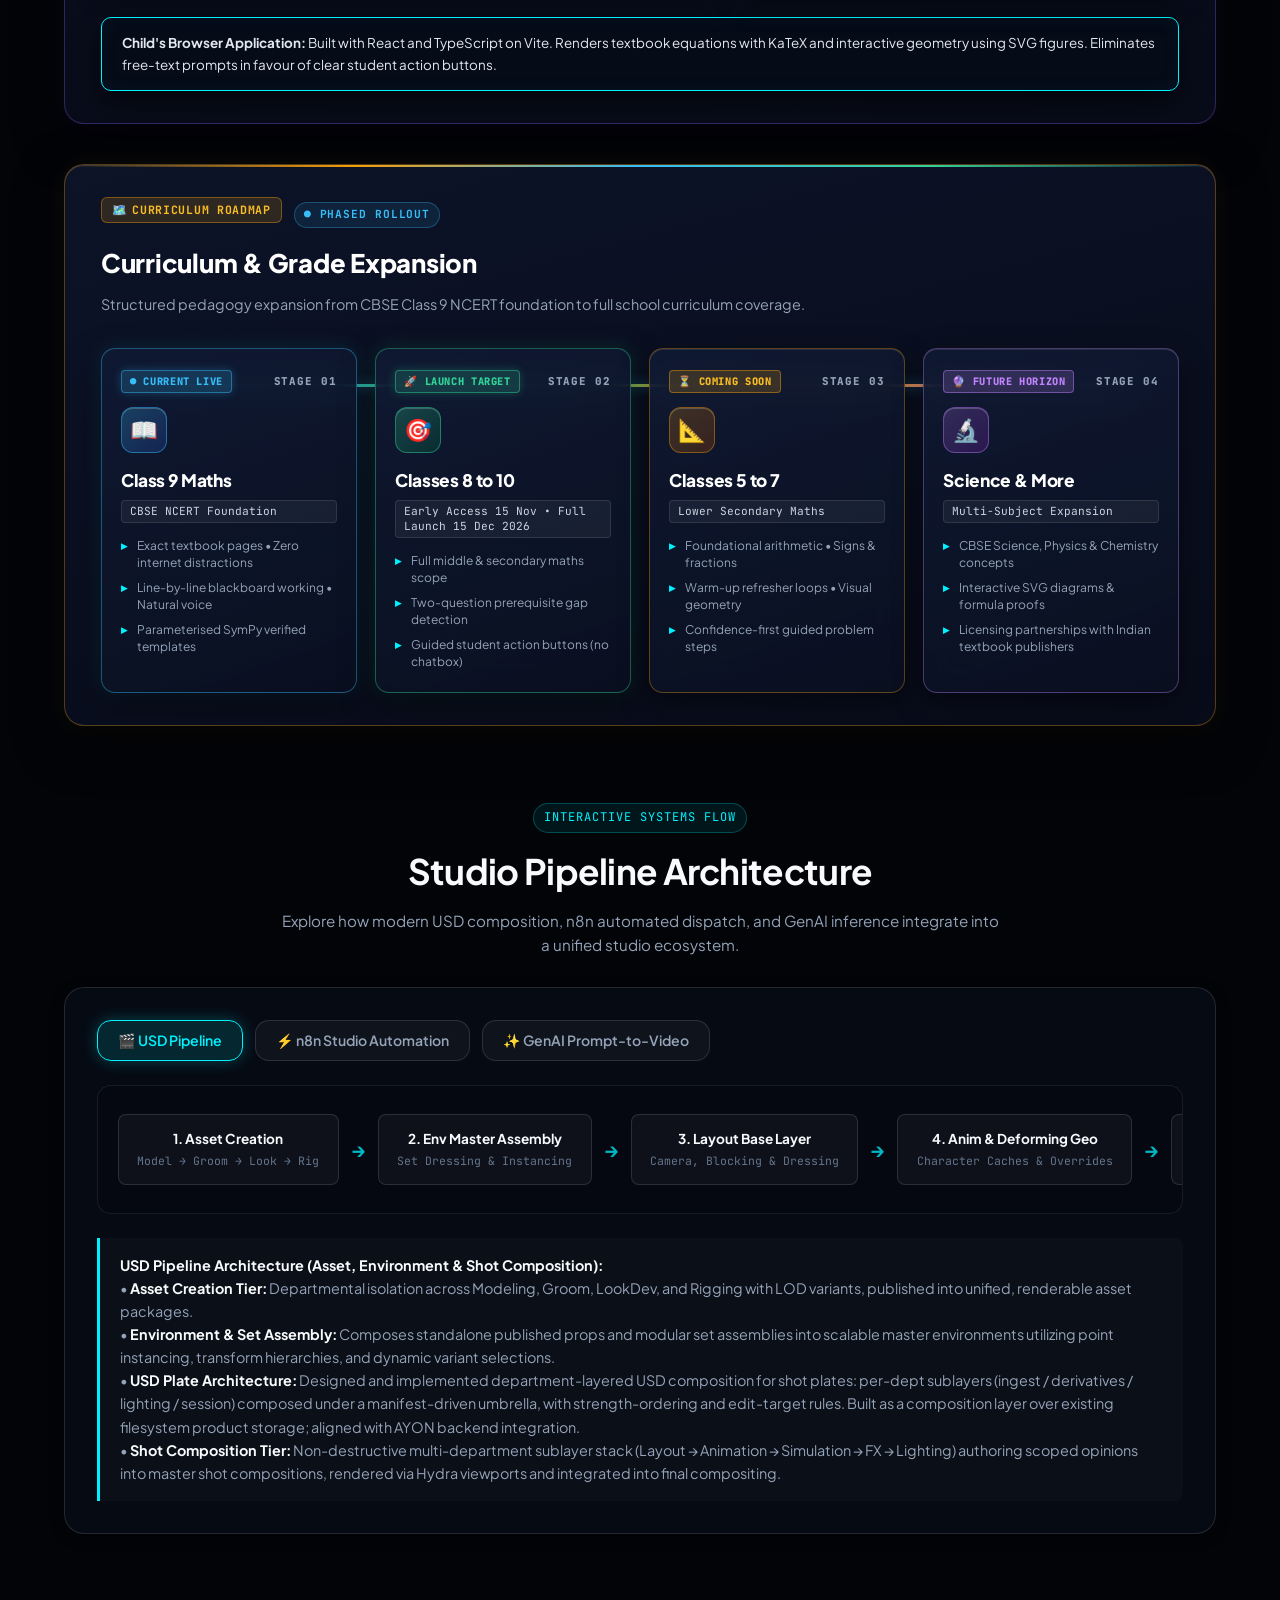
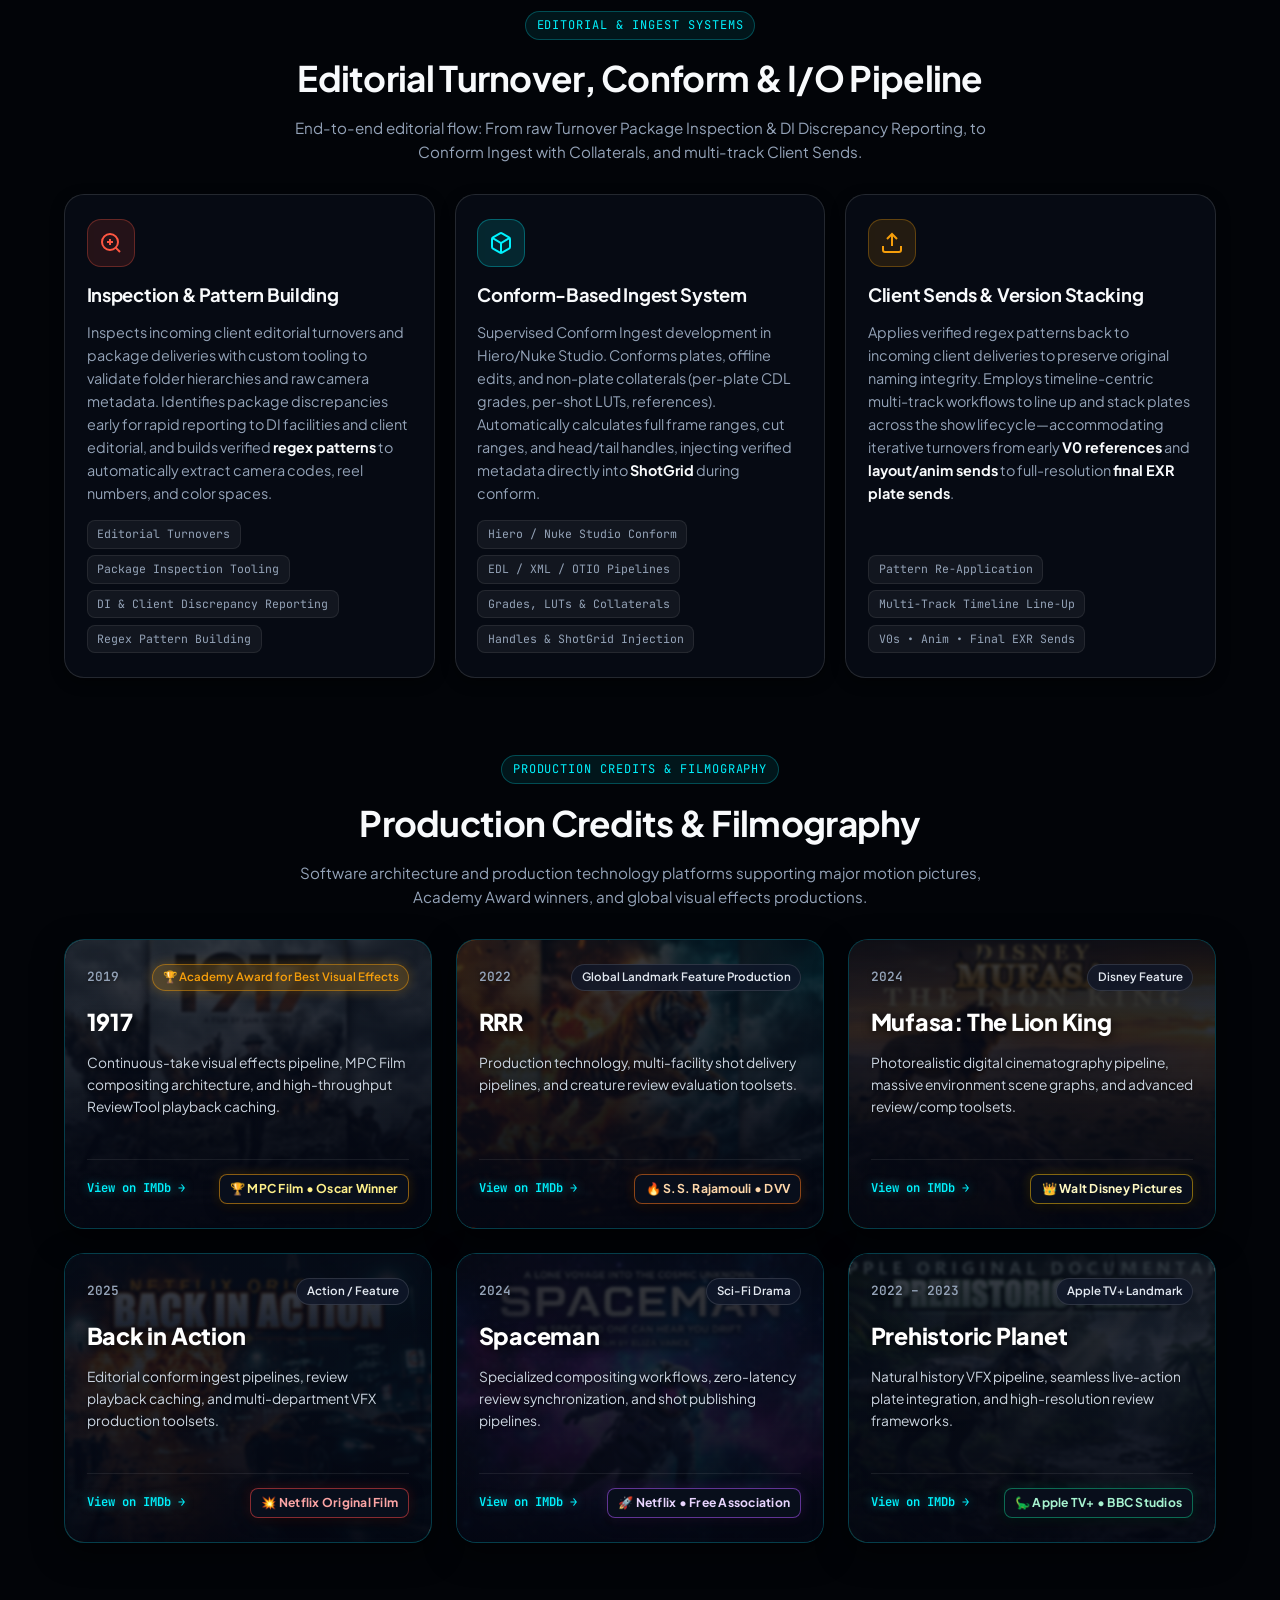
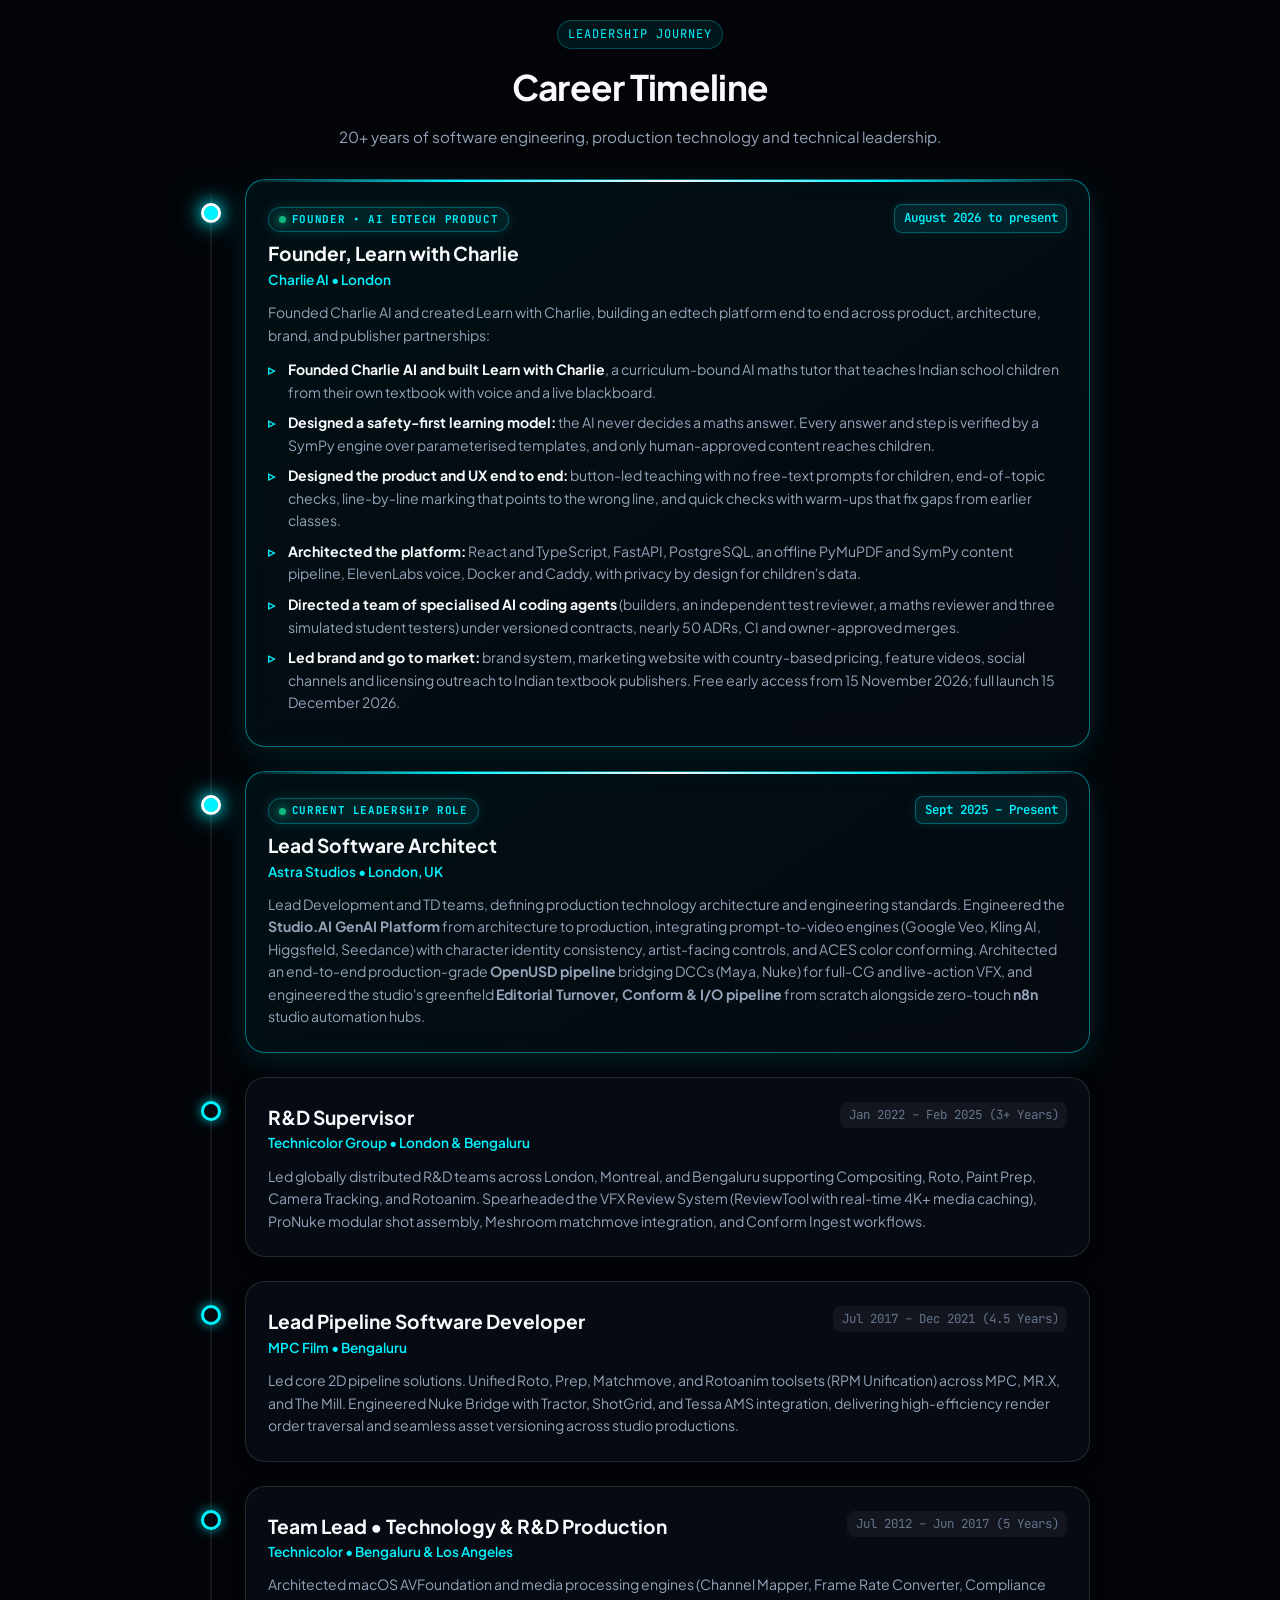
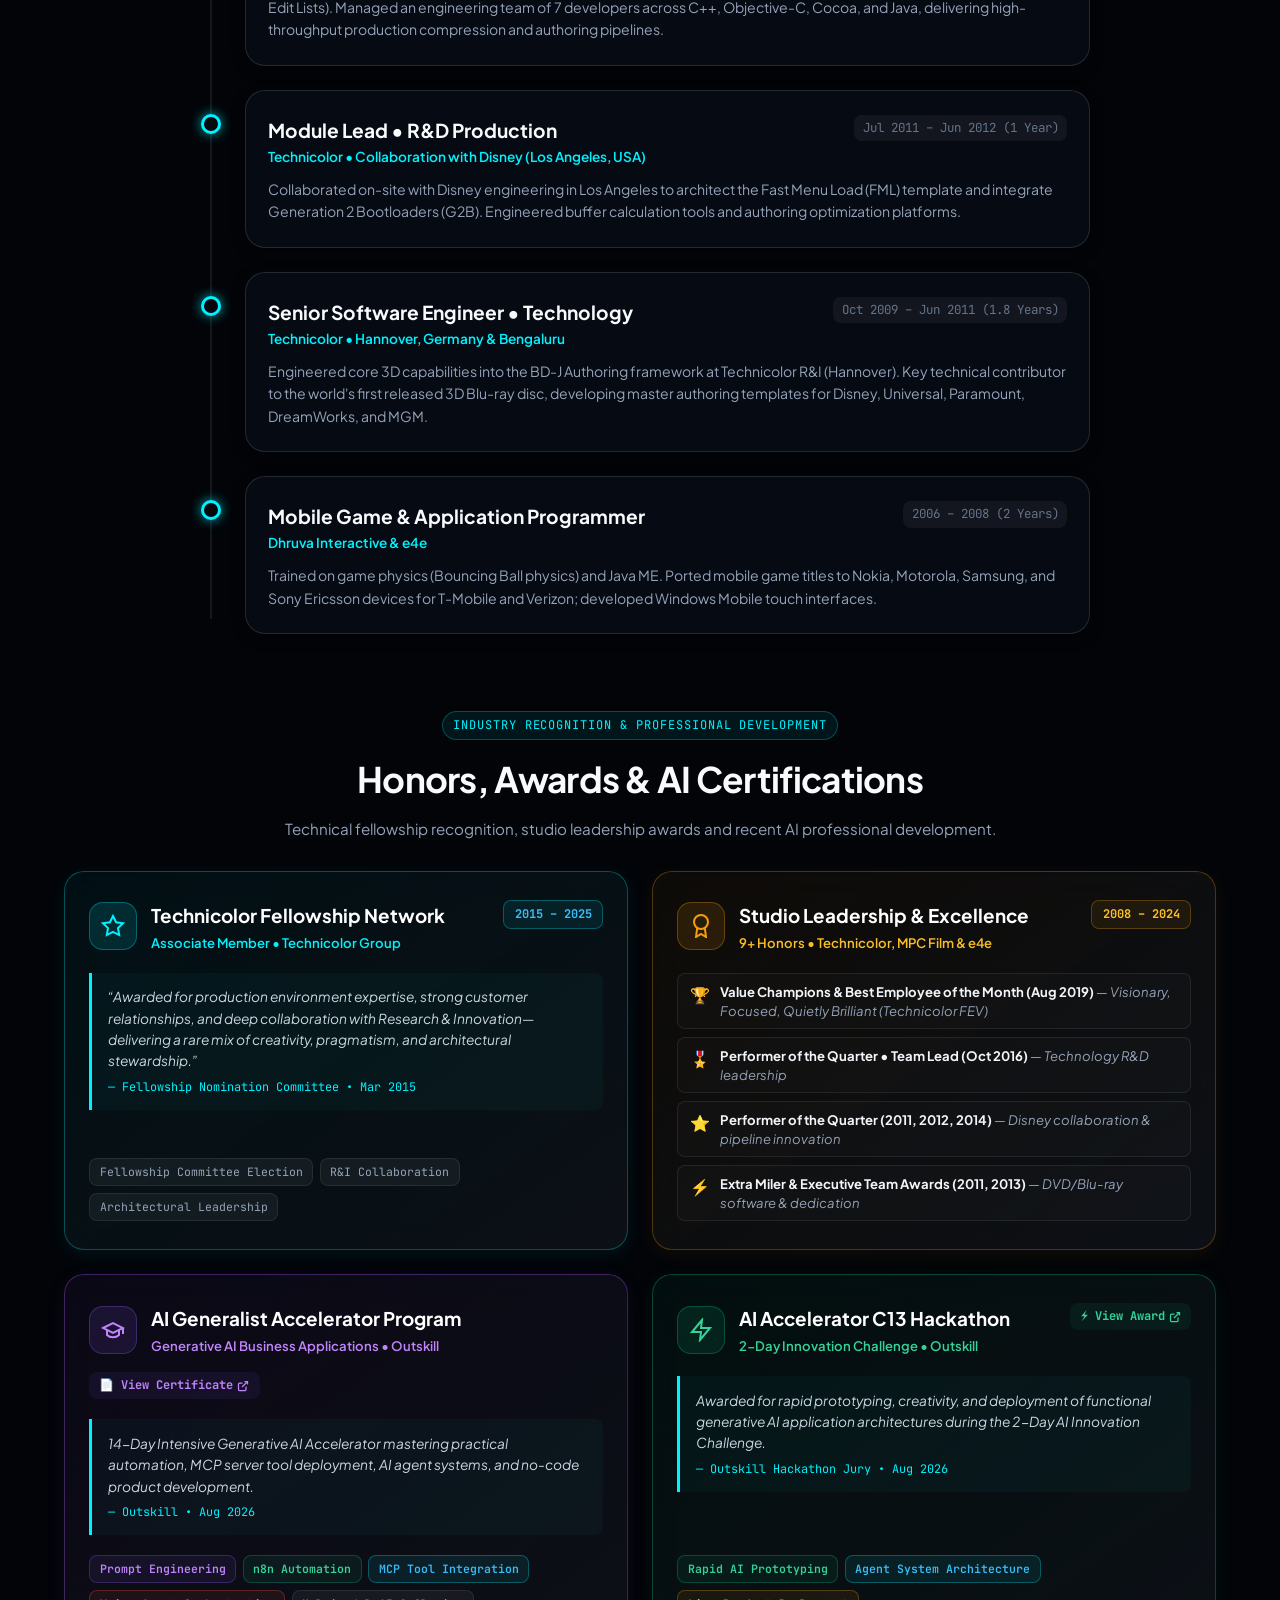
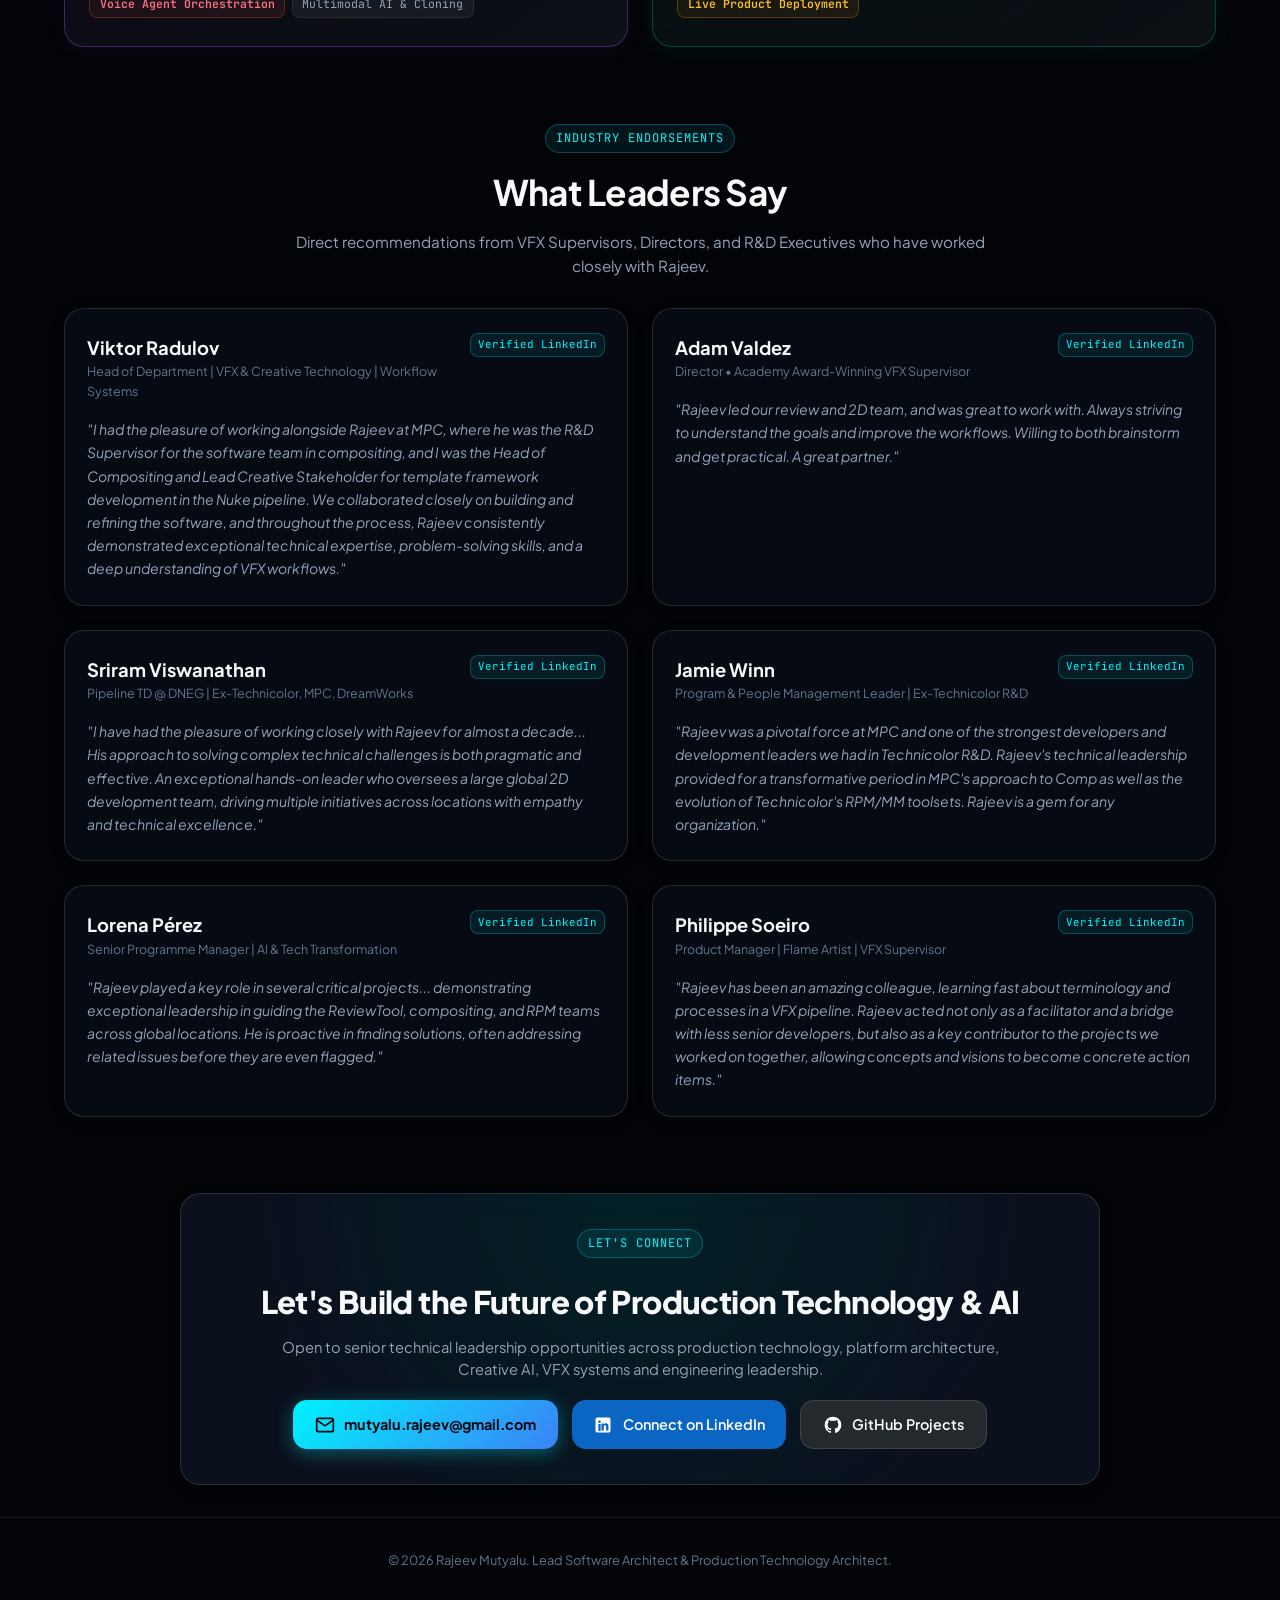
==== commit a93ee71a: "fix(charlie): harden fullscreen quick-link exit, escort flight guards, and redeploy pages" ====
--- a/index.html
+++ b/index.html
@@ -2706,7 +2706,7 @@
     </div>
   </div>
 
-  <script src="app.js?v=206"></script>
+  <script src="app.js?v=207"></script>
 </body>
 
 </html>
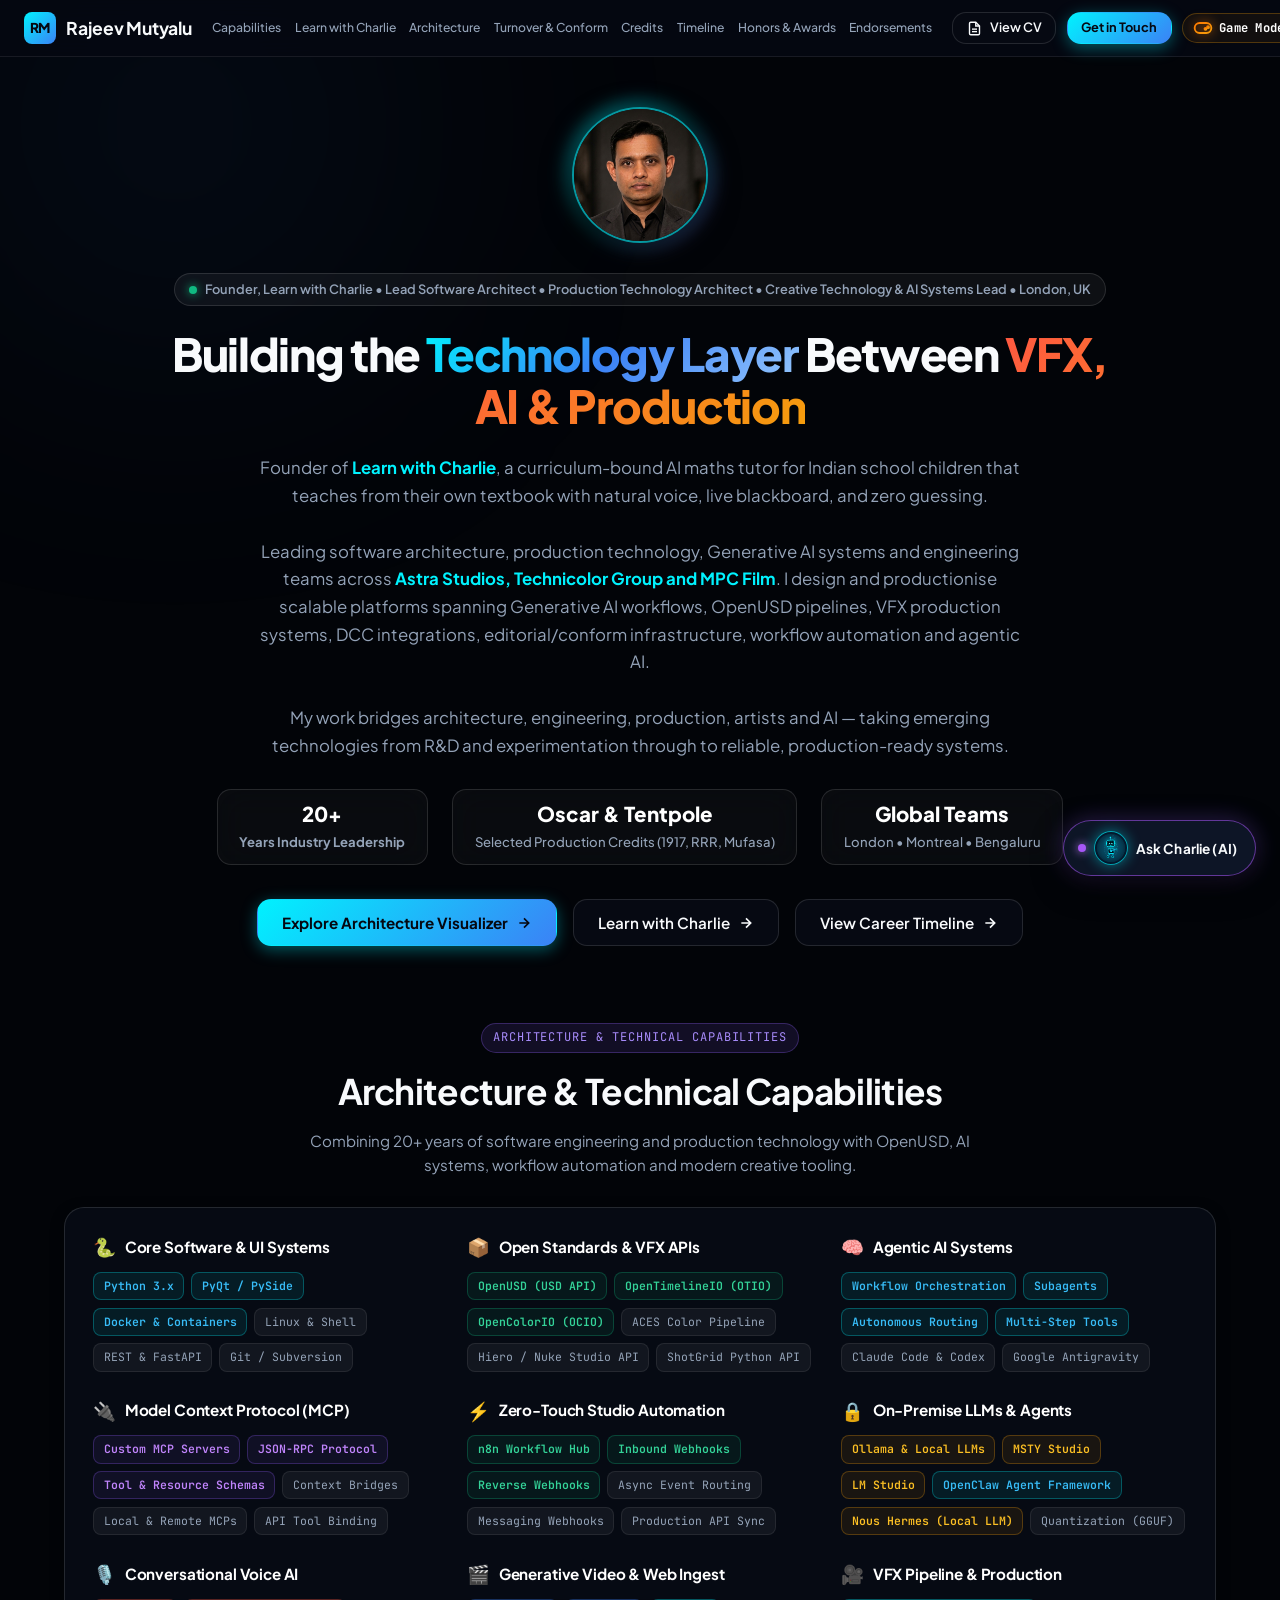
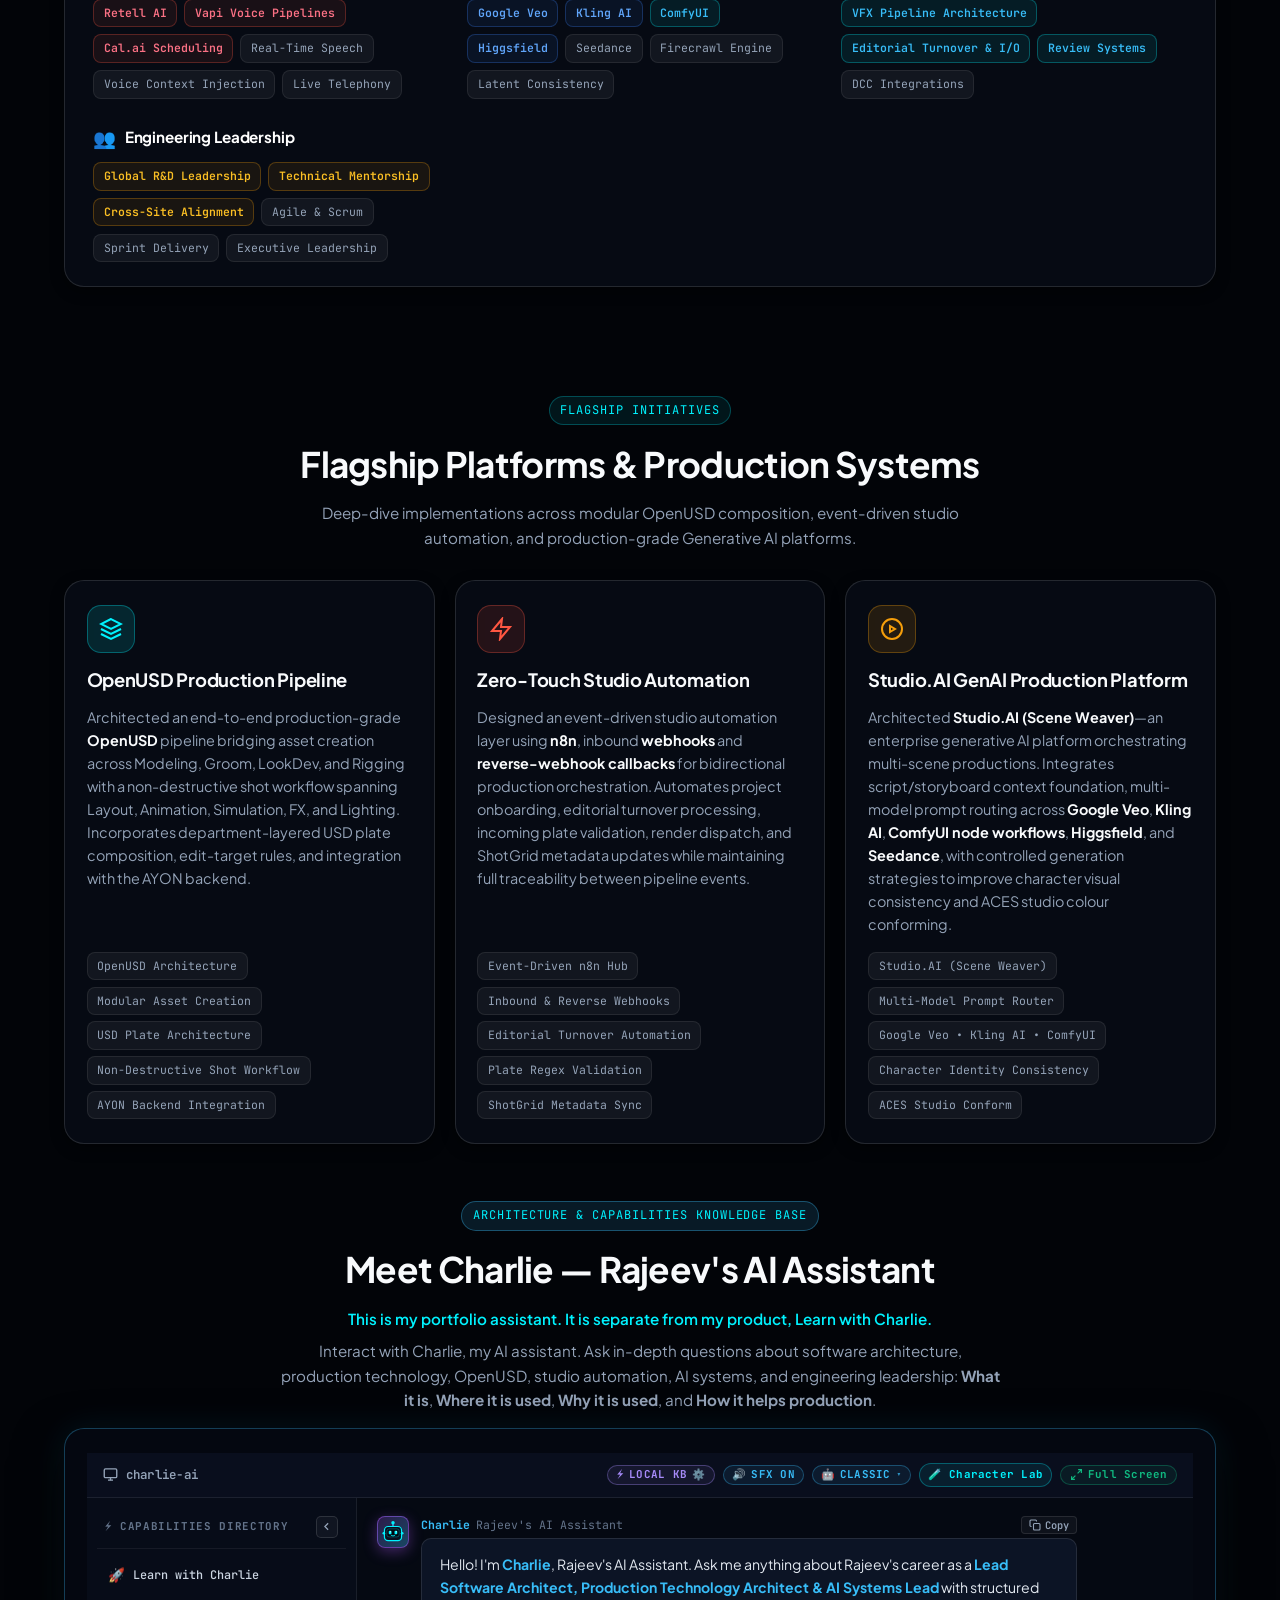
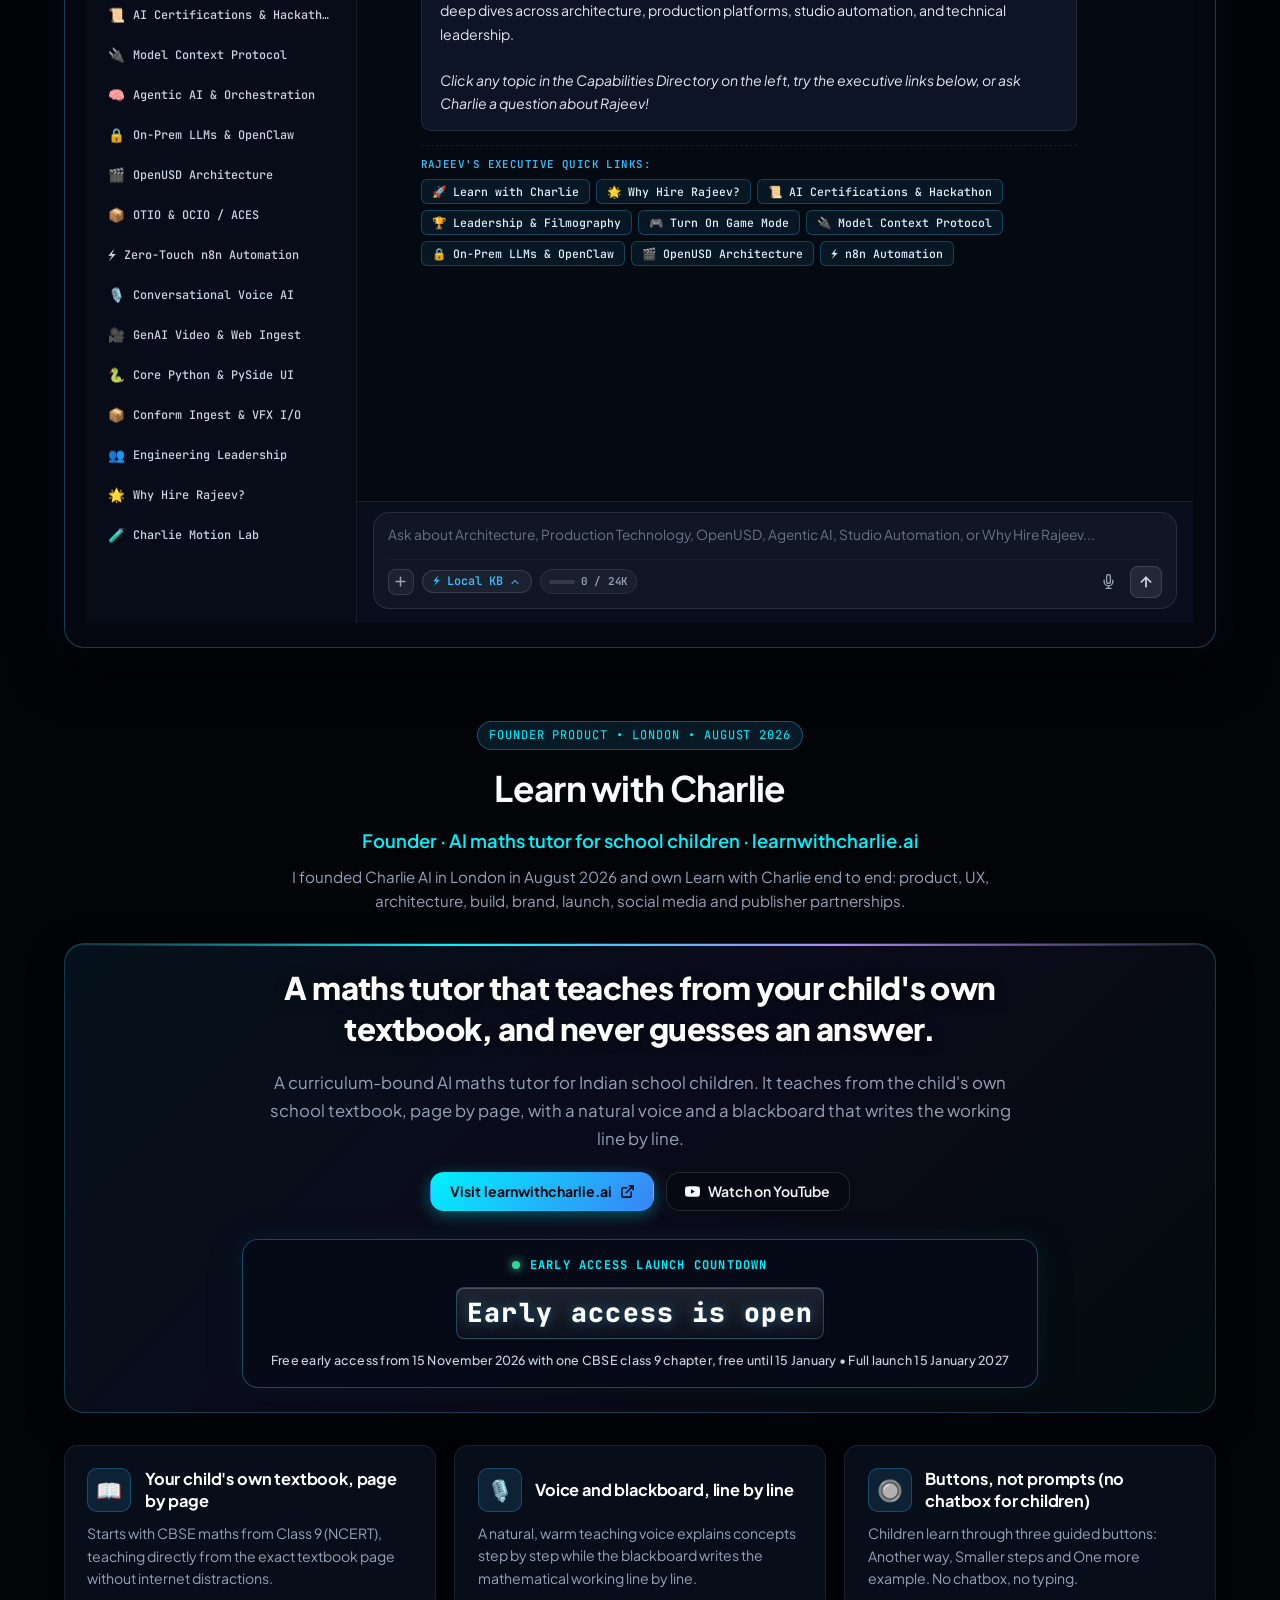
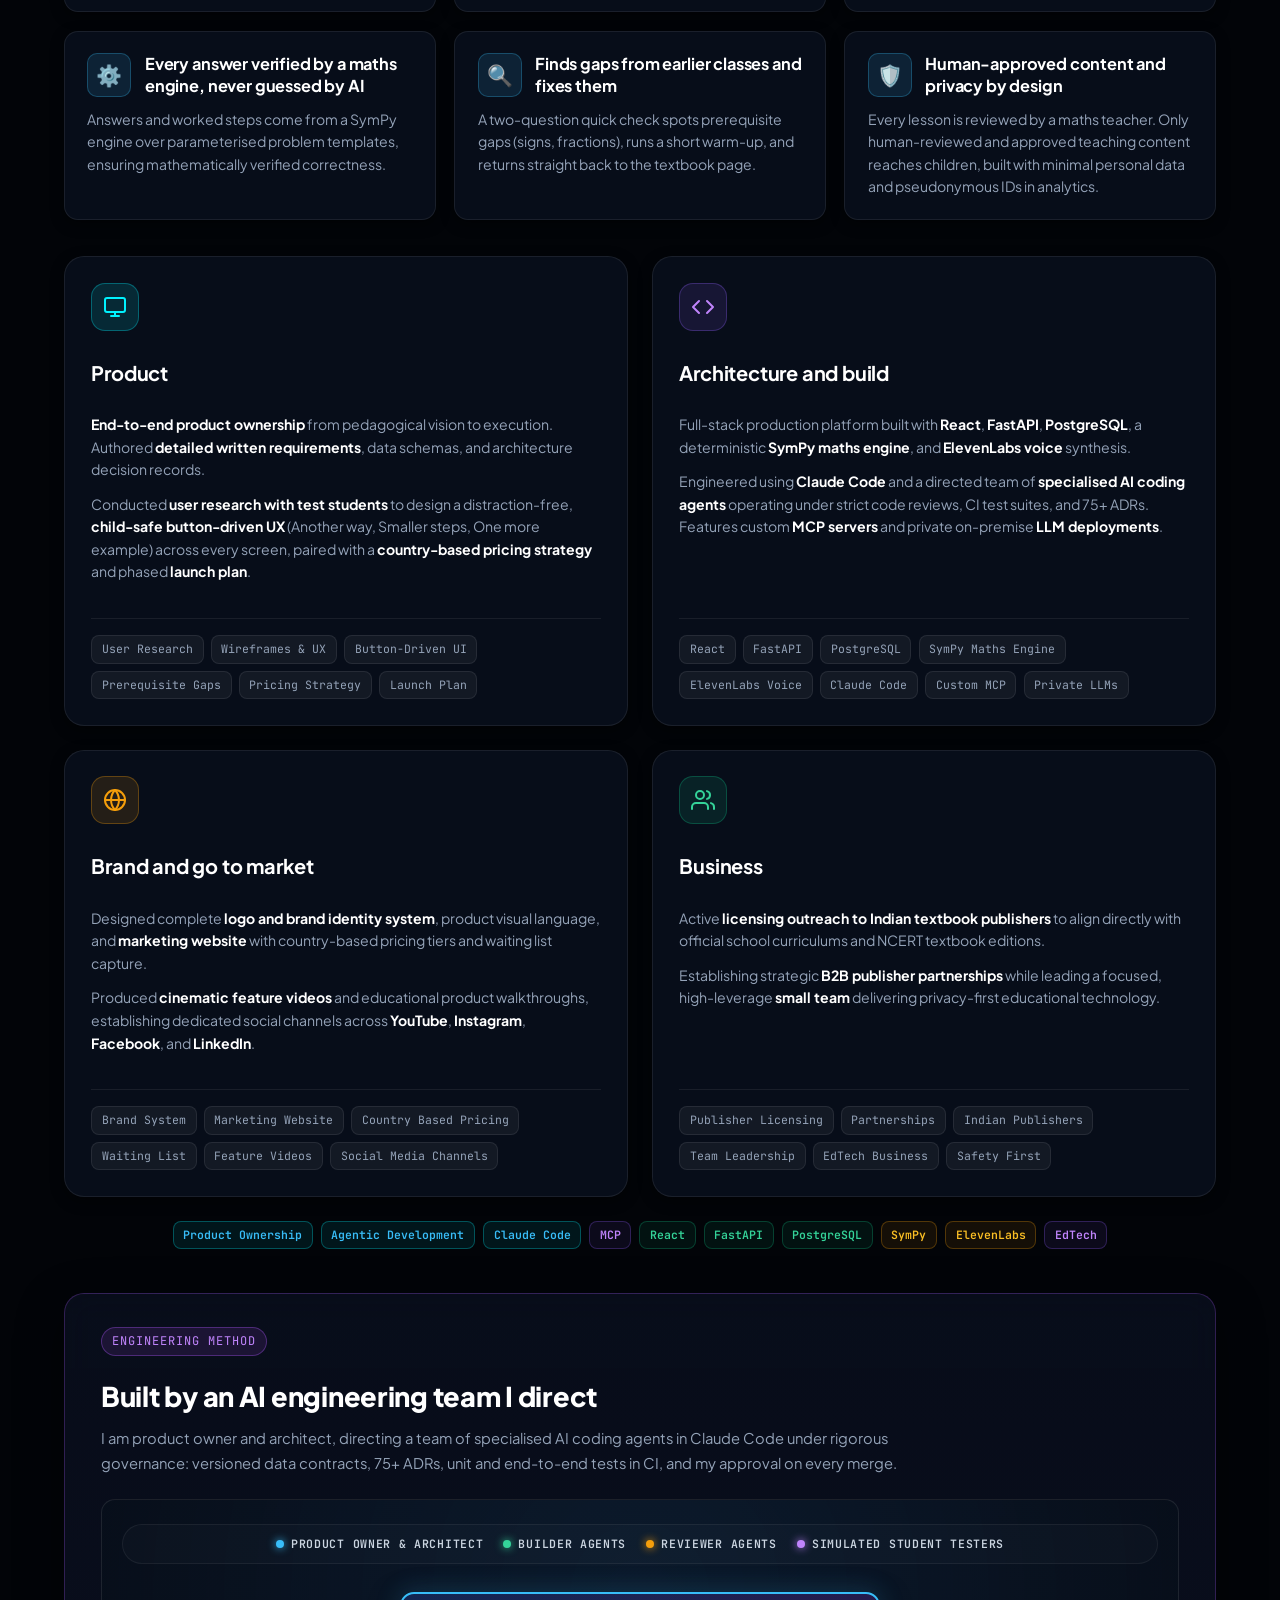
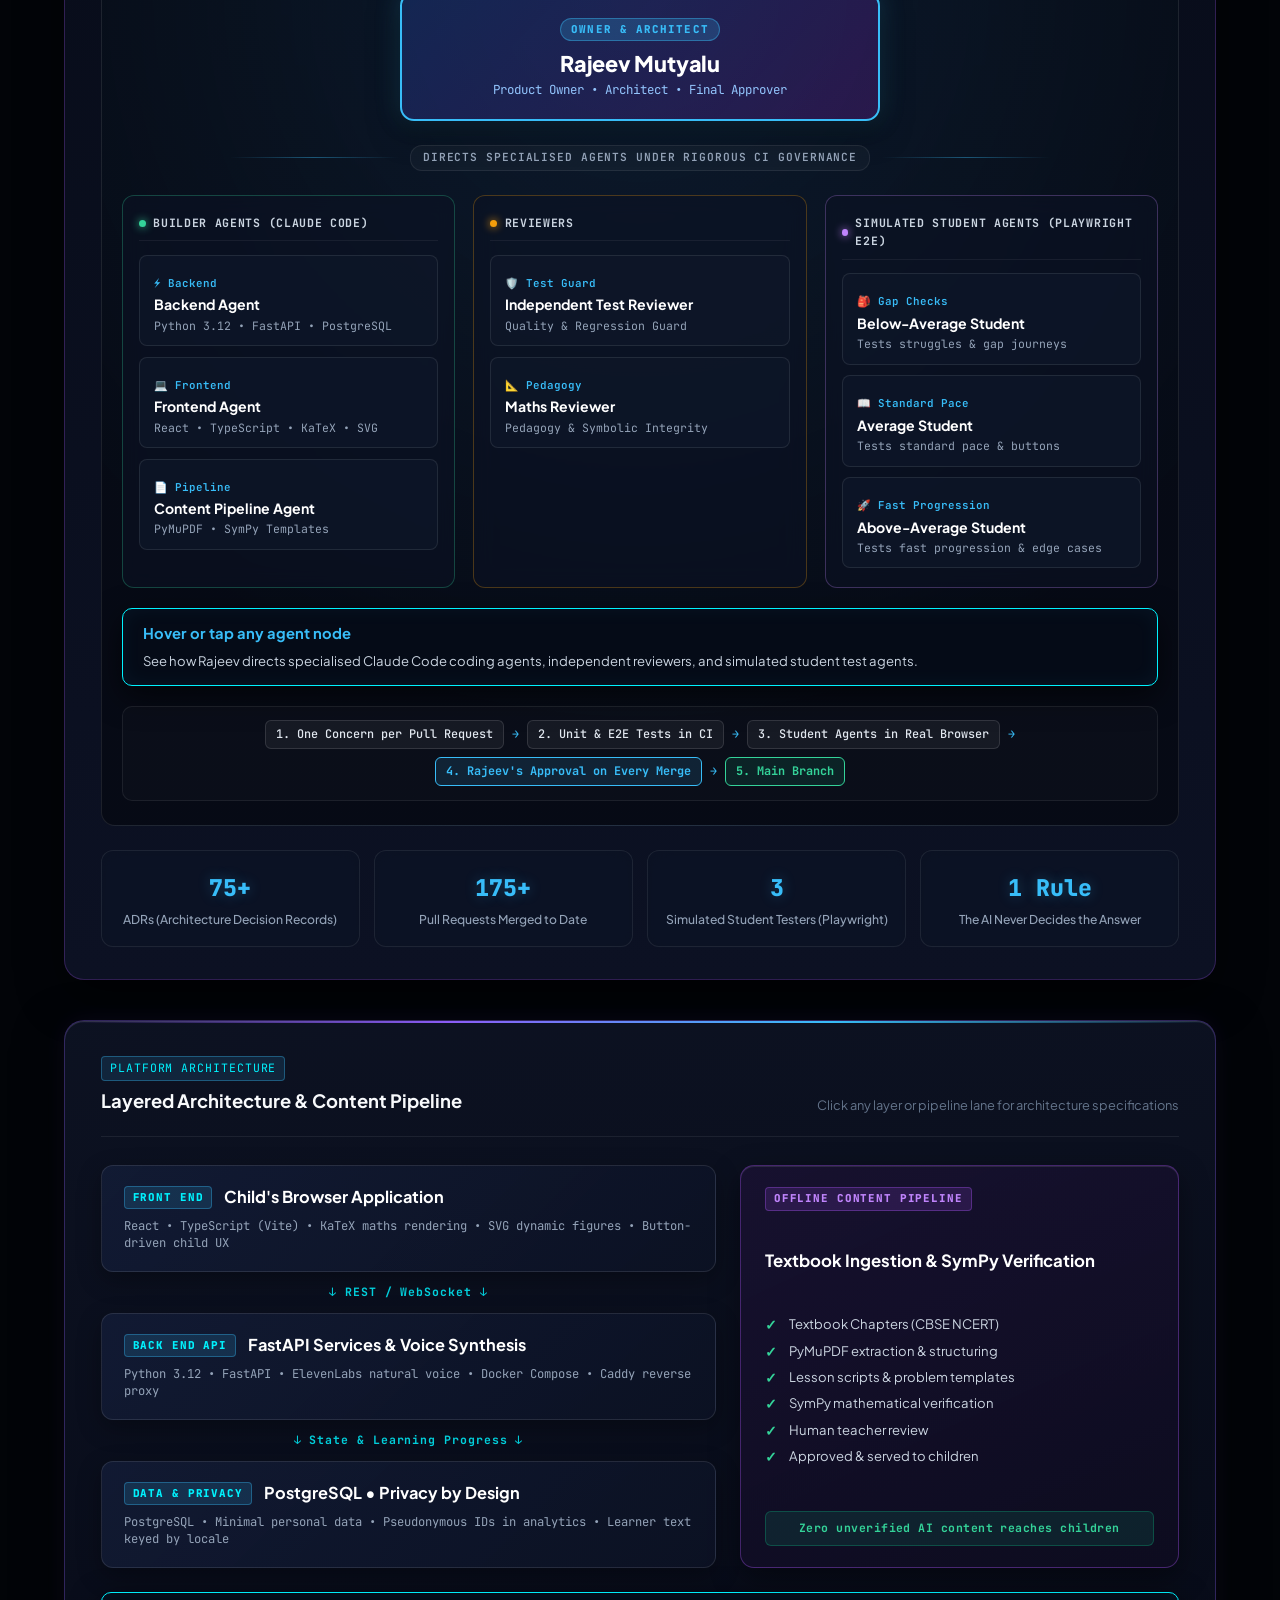
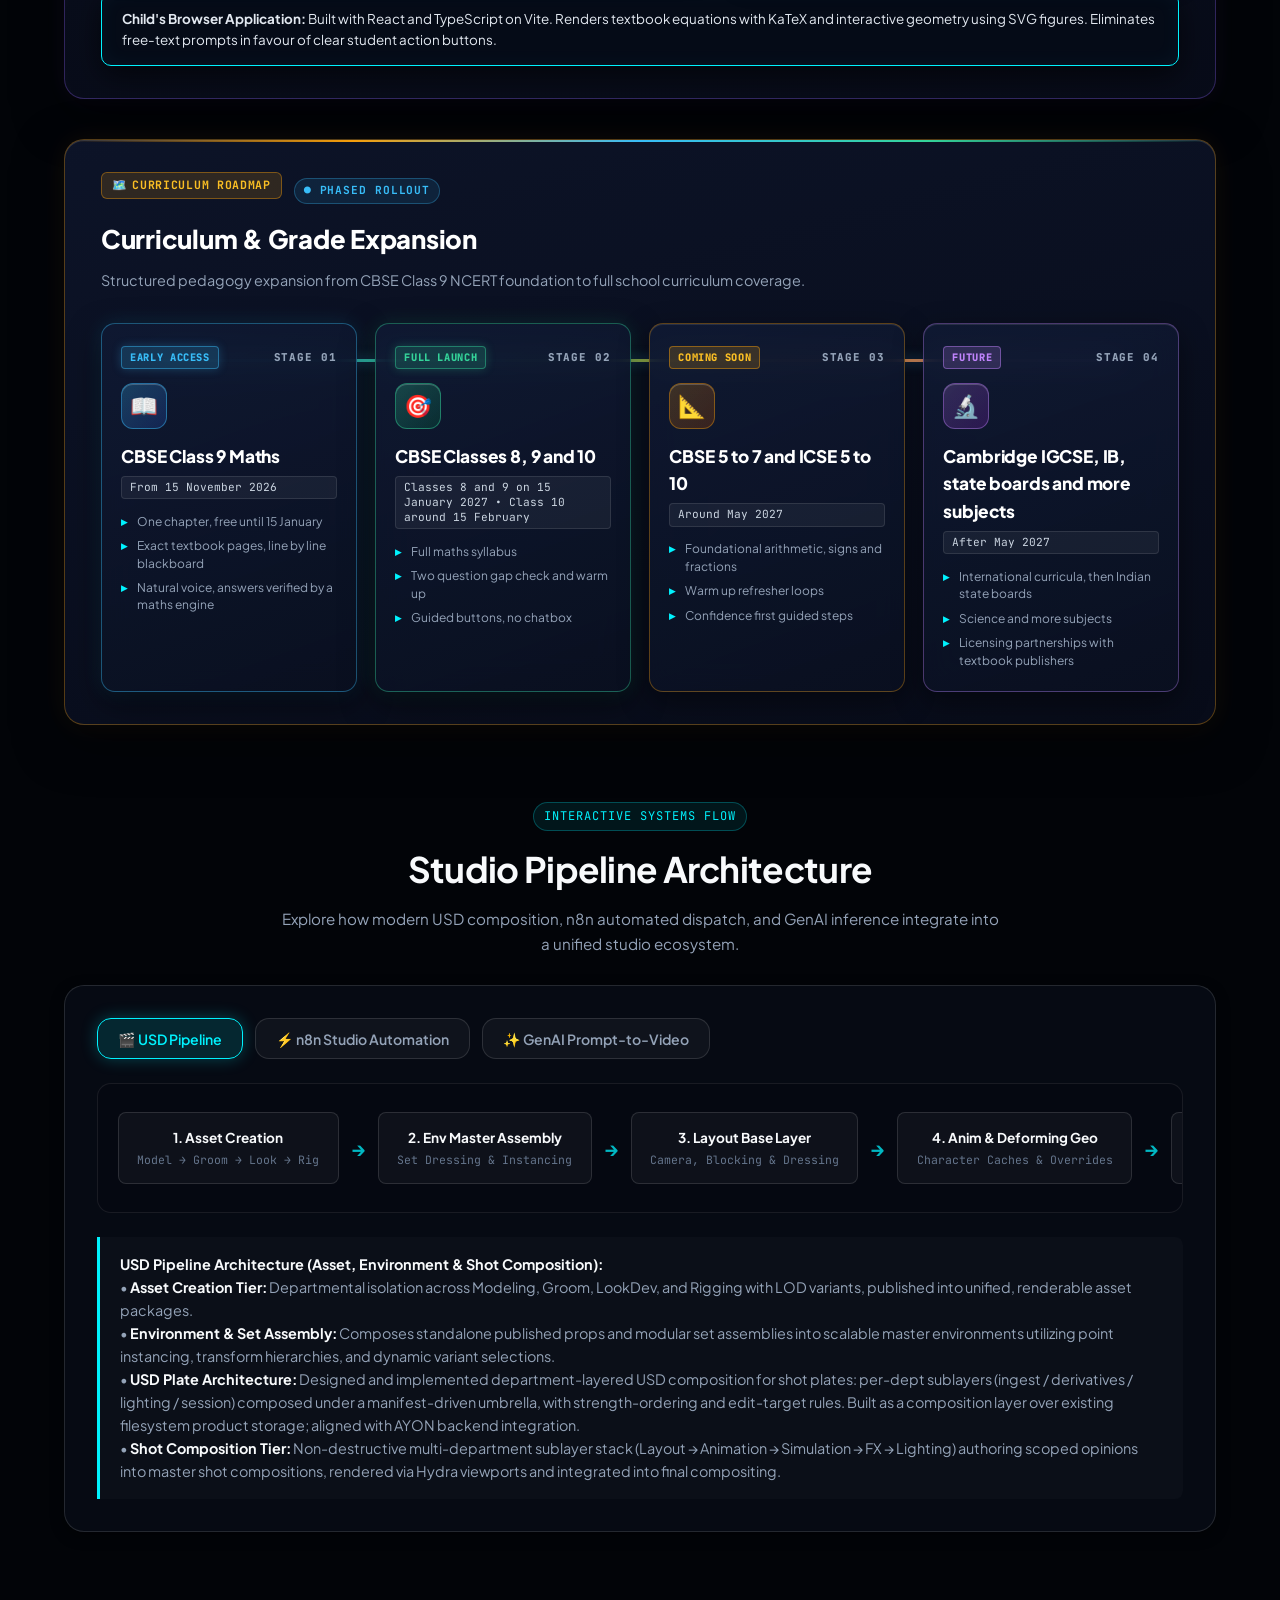
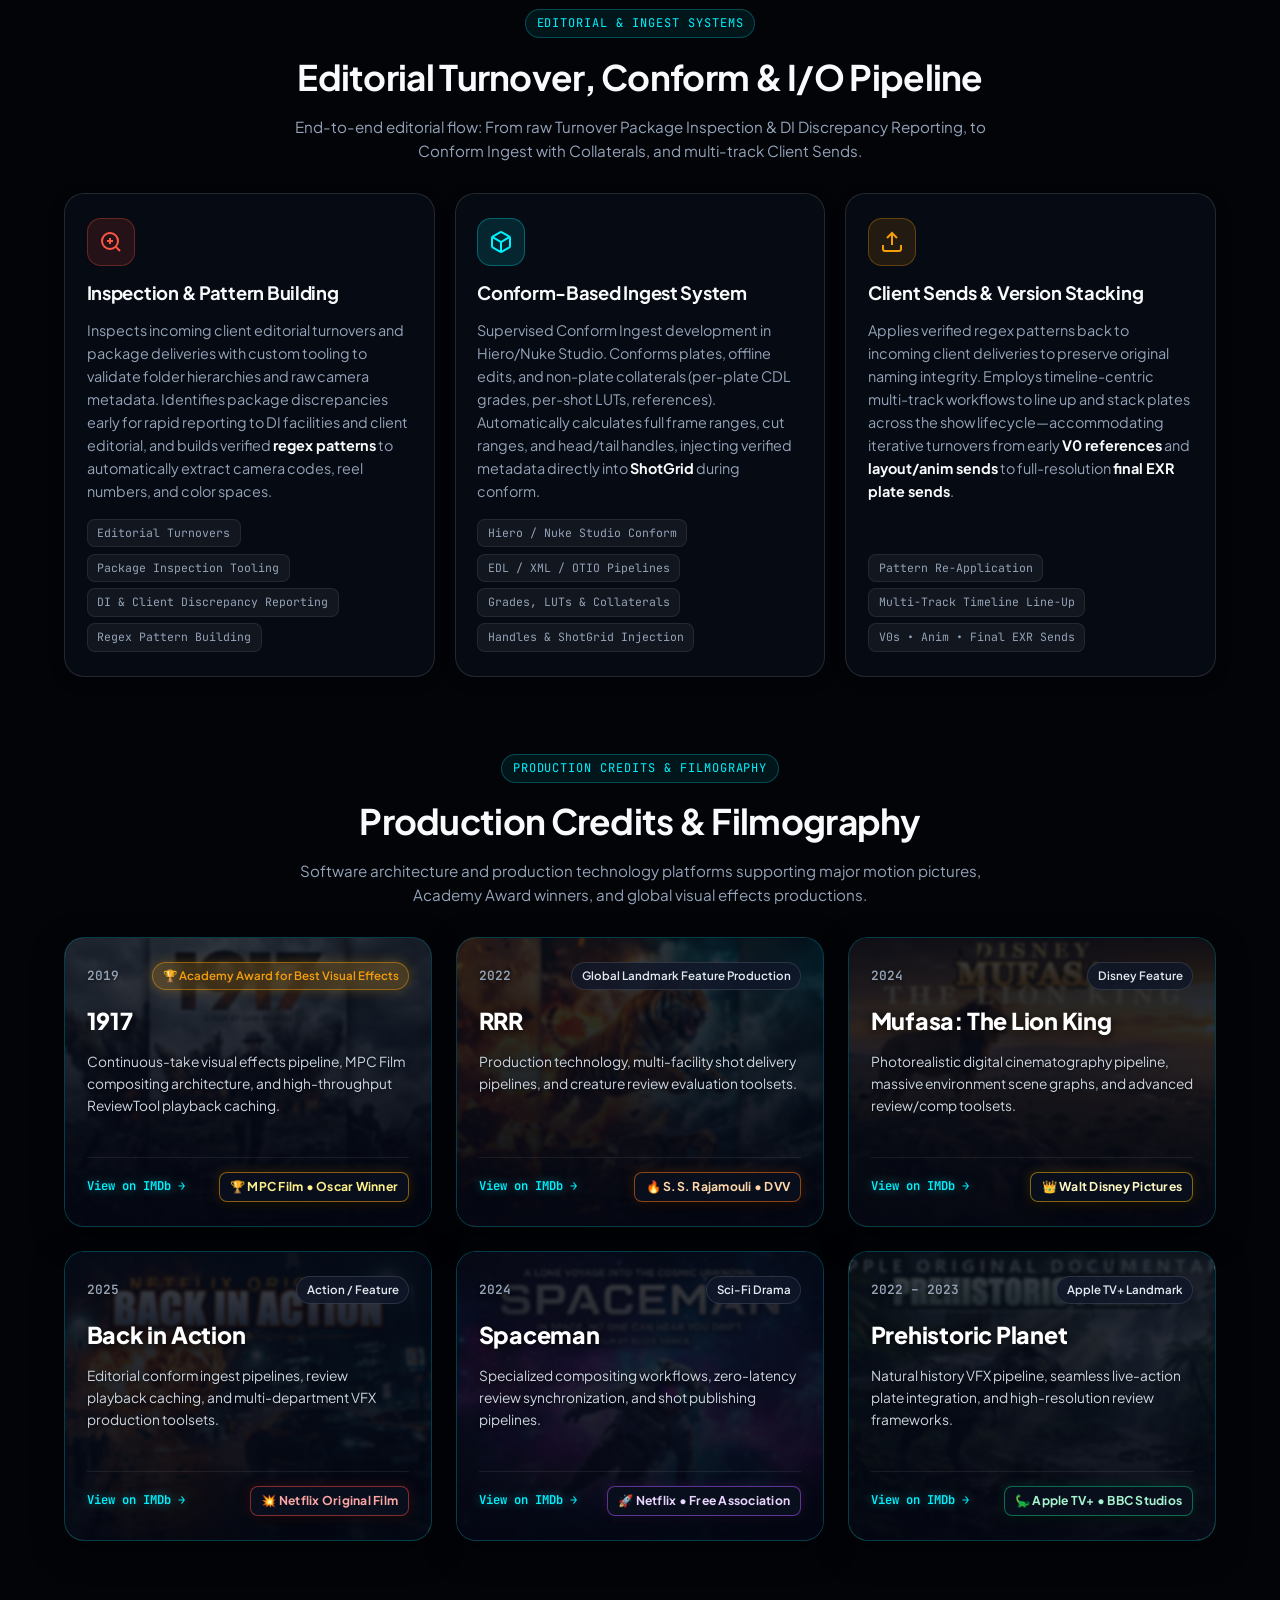
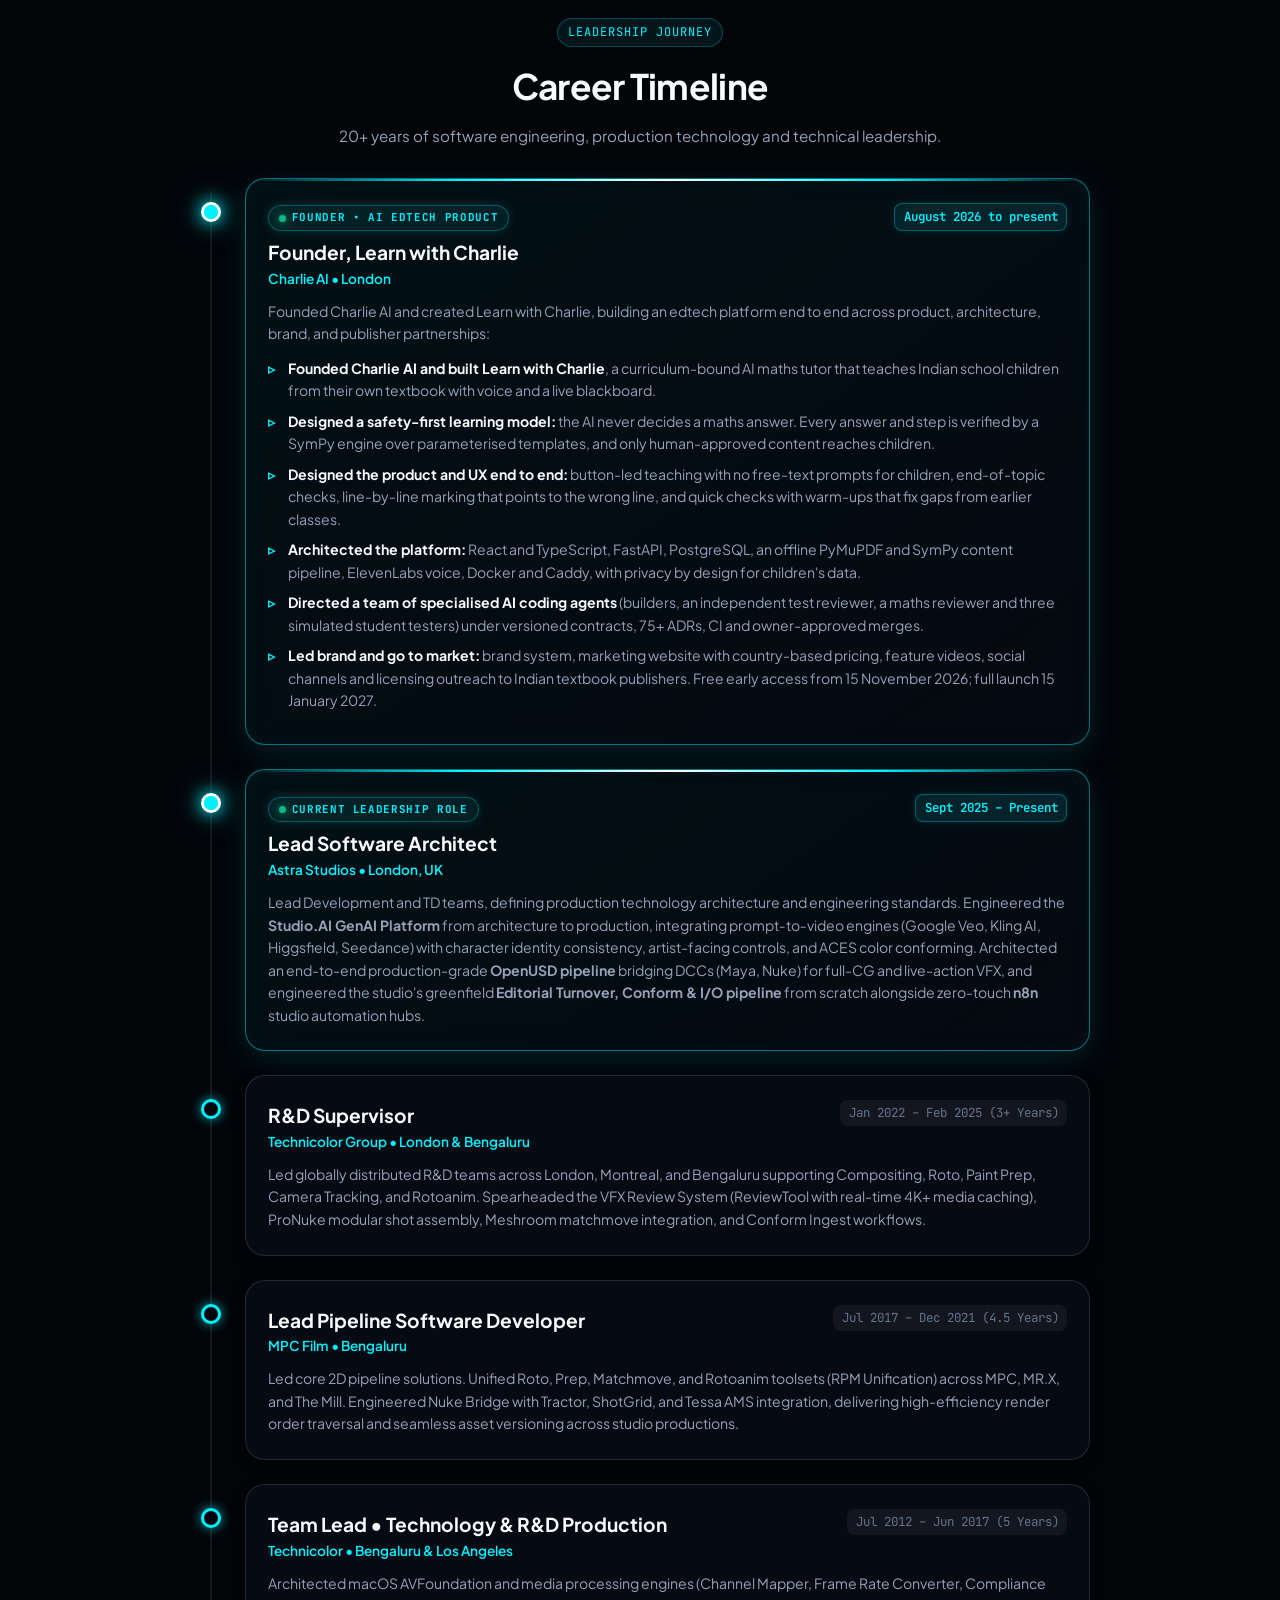
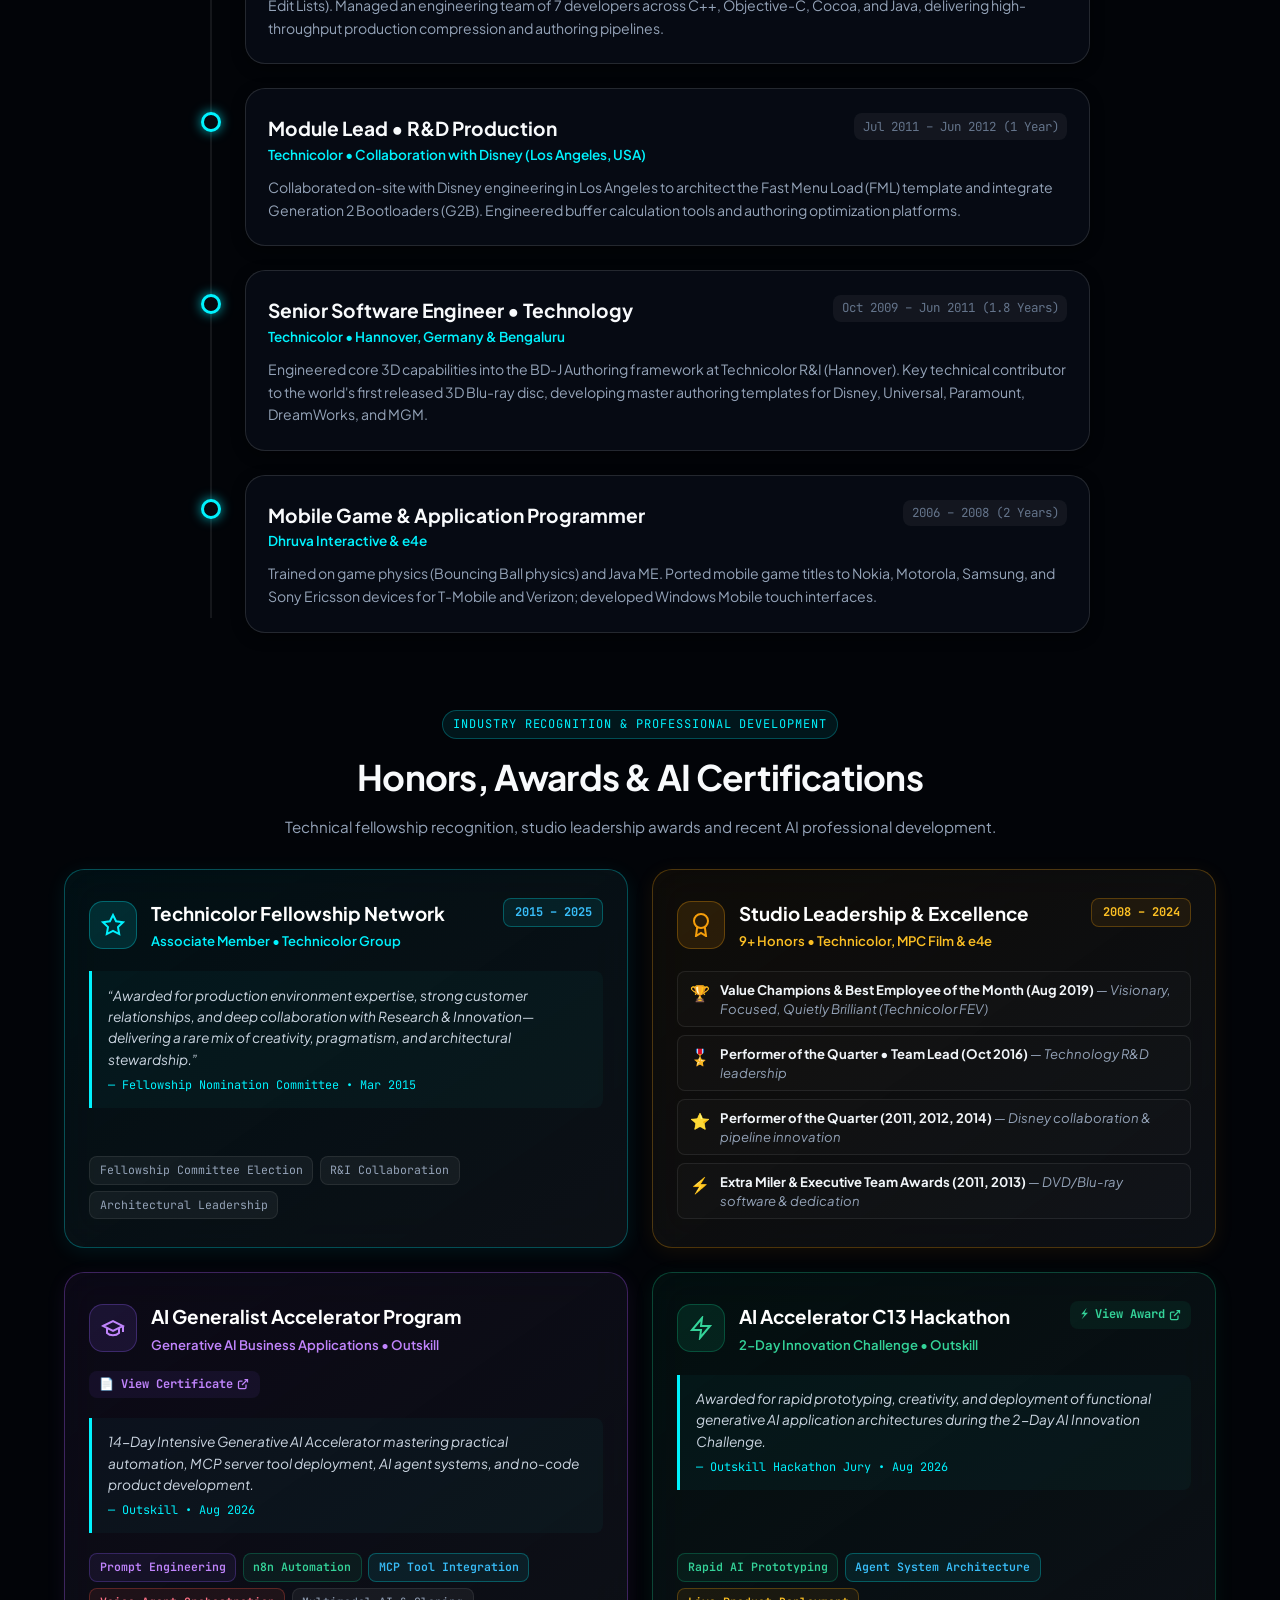
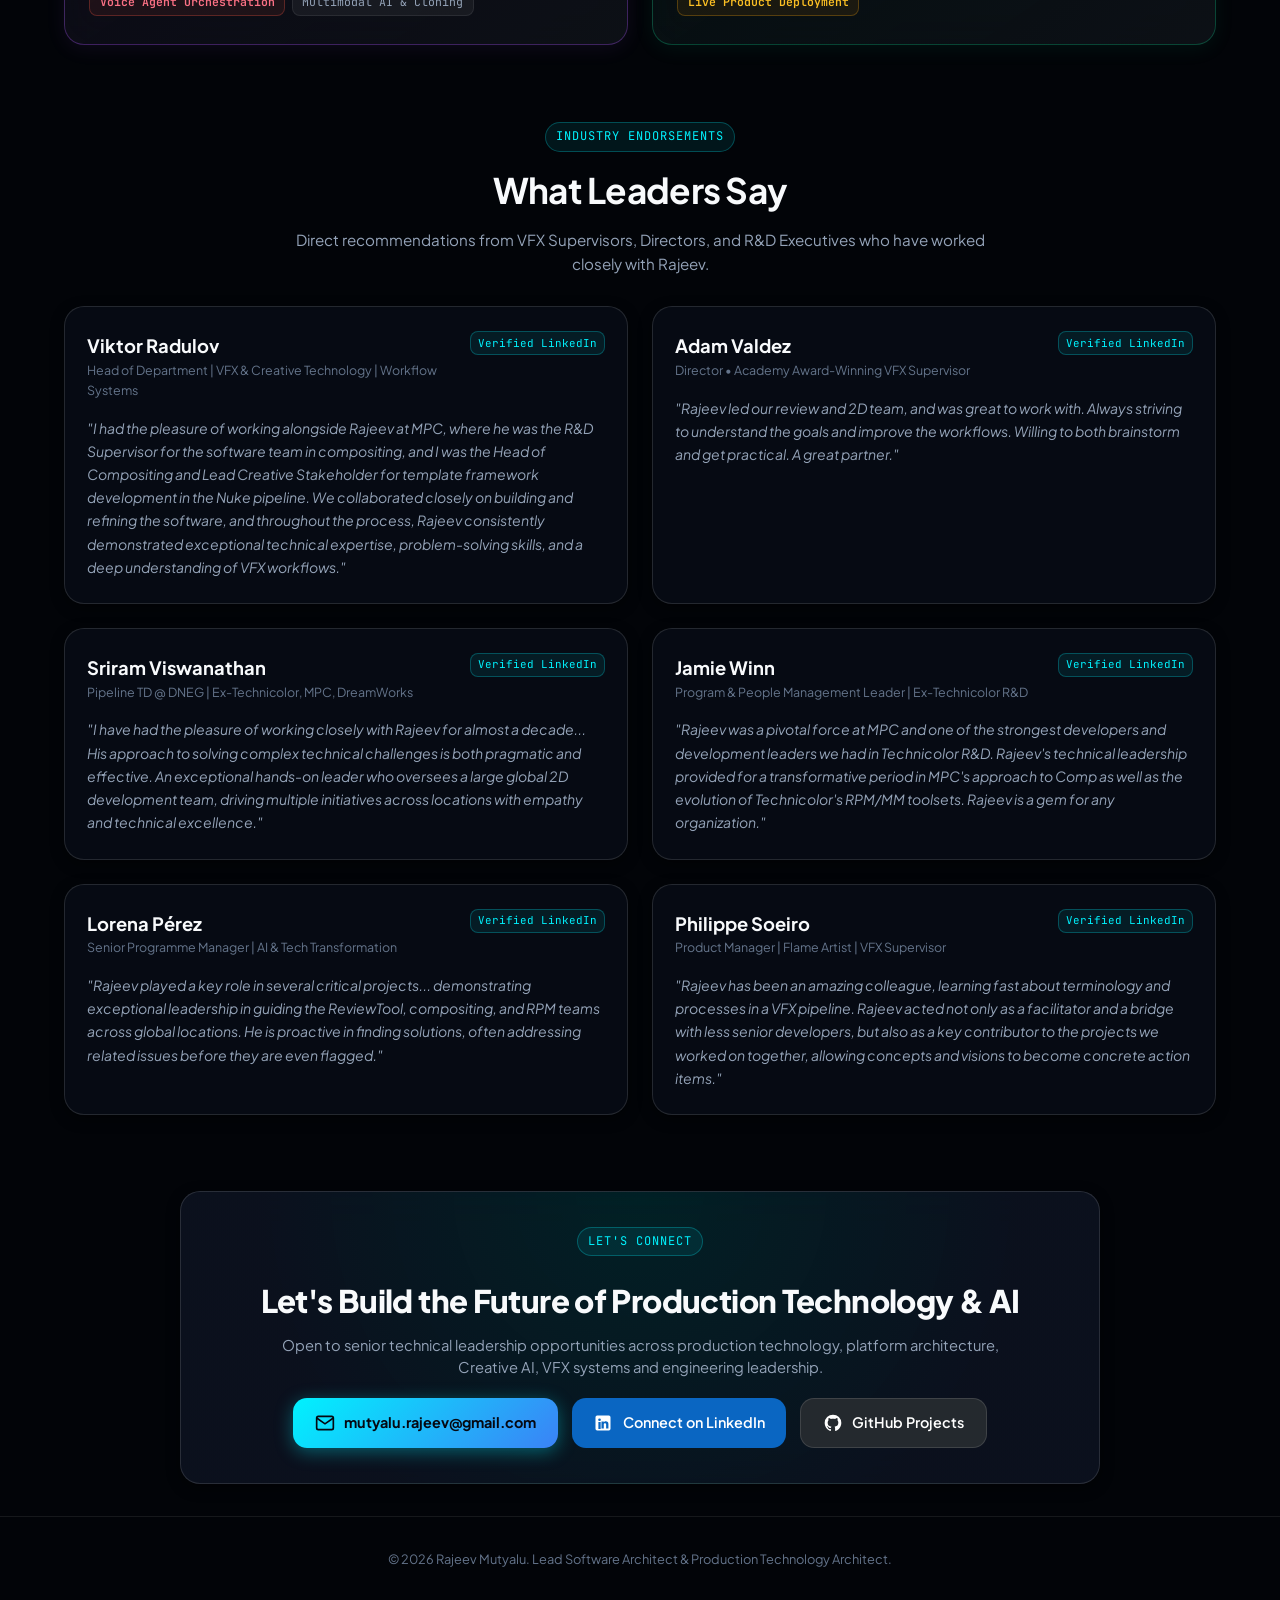
==== commit e2b88a33: "Update Learn with Charlie timeline, roadmap, ADR/PR metrics, and fix header nav behavior" ====
--- a/index.html
+++ b/index.html
@@ -1007,7 +1007,7 @@
             <span class="countdown-sub">Secs</span>
           </div>
         </div>
-        <div class="countdown-note" id="cntNote">Free early access from 15 November 2026 &bull; Full launch 15 December 2026</div>
+        <div class="countdown-note" id="cntNote">Free early access from 15 November 2026 with one CBSE class 9 chapter, free until 15 January &bull; Full launch 15 January 2027</div>
       </div>
     </div>
 
@@ -1032,7 +1032,7 @@
           <div class="keypoint-icon-box">🔘</div>
           <h4 class="keypoint-title">Buttons, not prompts (no chatbox for children)</h4>
         </div>
-        <p class="keypoint-desc">Children learn through guided action buttons like &ldquo;I don't get it&rdquo;, &ldquo;Make it simpler&rdquo;, and &ldquo;Explain another way&rdquo;.</p>
+        <p class="keypoint-desc">Children learn through three guided buttons: Another way, Smaller steps and One more example. No chatbox, no typing.</p>
       </div>
       <div class="keypoint-tile glass-card">
         <div class="keypoint-header-row">
@@ -1053,7 +1053,7 @@
           <div class="keypoint-icon-box">🛡️</div>
           <h4 class="keypoint-title">Human-approved content and privacy by design</h4>
         </div>
-        <p class="keypoint-desc">Only human-reviewed and approved teaching content reaches children, built with minimal personal data and pseudonymous IDs in analytics.</p>
+        <p class="keypoint-desc">Every lesson is reviewed by a maths teacher. Only human-reviewed and approved teaching content reaches children, built with minimal personal data and pseudonymous IDs in analytics.</p>
       </div>
     </div>
 
@@ -1074,7 +1074,7 @@
             <strong>End-to-end product ownership</strong> from pedagogical vision to execution. Authored <strong>detailed written requirements</strong>, data schemas, and architecture decision records.
           </p>
           <p>
-            Conducted <strong>user research with test students</strong> to design a distraction-free, <strong>child-safe button-driven UX</strong> (&ldquo;I don't get it&rdquo;, &ldquo;Make it simpler&rdquo;) across every screen, paired with a <strong>country-based pricing strategy</strong> and phased <strong>launch plan</strong>.
+            Conducted <strong>user research with test students</strong> to design a distraction-free, <strong>child-safe button-driven UX</strong> (Another way, Smaller steps, One more example) across every screen, paired with a <strong>country-based pricing strategy</strong> and phased <strong>launch plan</strong>.
           </p>
         </div>
         <div class="card-tags">
@@ -1101,7 +1101,7 @@
             Full-stack production platform built with <strong>React</strong>, <strong>FastAPI</strong>, <strong>PostgreSQL</strong>, a deterministic <strong>SymPy maths engine</strong>, and <strong>ElevenLabs voice</strong> synthesis.
           </p>
           <p>
-            Engineered using <strong>Claude Code</strong> and a directed team of <strong>specialised AI coding agents</strong> operating under strict code reviews, CI test suites, and nearly 50 ADRs. Features custom <strong>MCP servers</strong> and private on-premise <strong>LLM deployments</strong>.
+            Engineered using <strong>Claude Code</strong> and a directed team of <strong>specialised AI coding agents</strong> operating under strict code reviews, CI test suites, and 75+ ADRs. Features custom <strong>MCP servers</strong> and private on-premise <strong>LLM deployments</strong>.
           </p>
         </div>
         <div class="card-tags">
@@ -1128,7 +1128,7 @@
         <h3>Brand and go to market</h3>
         <div class="card-text">
           <p>
-            Designed complete <strong>logo and brand identity system</strong>, product visual language, and high-conversion <strong>marketing website</strong> with country-based pricing tiers and waiting list capture.
+            Designed complete <strong>logo and brand identity system</strong>, product visual language, and <strong>marketing website</strong> with country-based pricing tiers and waiting list capture.
           </p>
           <p>
             Produced <strong>cinematic feature videos</strong> and educational product walkthroughs, establishing dedicated social channels across <strong>YouTube</strong>, <strong>Instagram</strong>, <strong>Facebook</strong>, and <strong>LinkedIn</strong>.
@@ -1160,7 +1160,7 @@
             Active <strong>licensing outreach to Indian textbook publishers</strong> to align directly with official school curriculums and NCERT textbook editions.
           </p>
           <p>
-            Establishing strategic <strong>B2B publisher partnerships</strong> while leading a focused, high-leverage <strong>small team</strong> delivering enterprise-grade, privacy-first educational technology.
+            Establishing strategic <strong>B2B publisher partnerships</strong> while leading a focused, high-leverage <strong>small team</strong> delivering privacy-first educational technology.
           </p>
         </div>
         <div class="card-tags">
@@ -1196,7 +1196,7 @@
         </div>
         <h3 class="team-heading">Built by an AI engineering team I direct</h3>
         <p class="team-desc">
-          I am product owner and architect, directing a team of specialised AI coding agents in Claude Code under rigorous governance: versioned data contracts, nearly 50 ADRs, unit and end-to-end tests in CI, and my approval on every merge.
+          I am product owner and architect, directing a team of specialised AI coding agents in Claude Code under rigorous governance: versioned data contracts, 75+ ADRs, unit and end-to-end tests in CI, and my approval on every merge.
         </p>
       </div>
 
@@ -1321,11 +1321,11 @@
       <!-- Honest Counter Strip -->
       <div class="charlie-counter-strip">
         <div class="counter-card">
-          <div class="counter-val">Nearly 50</div>
+          <div class="counter-val">75+</div>
           <div class="counter-label">ADRs (Architecture Decision Records)</div>
         </div>
         <div class="counter-card">
-          <div class="counter-val">115+</div>
+          <div class="counter-val">175+</div>
           <div class="counter-label">Pull Requests Merged to Date</div>
         </div>
         <div class="counter-card">
@@ -1424,64 +1424,64 @@
           <!-- Stage 1 -->
           <div class="roadmap-stage-card stage-active">
             <div class="stage-top-bar">
-              <span class="stage-status-badge badge-active">● CURRENT LIVE</span>
+              <span class="stage-status-badge badge-active">EARLY ACCESS</span>
               <span class="stage-step-tag">STAGE 01</span>
             </div>
             <div class="stage-icon-circle">📖</div>
-            <h4 class="stage-title">Class 9 Maths</h4>
-            <div class="stage-pill-badge">CBSE NCERT Foundation</div>
+            <h4 class="stage-title">CBSE Class 9 Maths</h4>
+            <div class="stage-pill-badge">From 15 November 2026</div>
             <ul class="stage-bullets">
-              <li>Exact textbook pages &bull; Zero internet distractions</li>
-              <li>Line-by-line blackboard working &bull; Natural voice</li>
-              <li>Parameterised SymPy verified templates</li>
+              <li>One chapter, free until 15 January</li>
+              <li>Exact textbook pages, line by line blackboard</li>
+              <li>Natural voice, answers verified by a maths engine</li>
             </ul>
           </div>
 
           <!-- Stage 2 -->
           <div class="roadmap-stage-card stage-launch">
             <div class="stage-top-bar">
-              <span class="stage-status-badge badge-launch">🚀 LAUNCH TARGET</span>
+              <span class="stage-status-badge badge-launch">FULL LAUNCH</span>
               <span class="stage-step-tag">STAGE 02</span>
             </div>
             <div class="stage-icon-circle">🎯</div>
-            <h4 class="stage-title">Classes 8 to 10</h4>
-            <div class="stage-pill-badge">Early Access 15 Nov &bull; Full Launch 15 Dec 2026</div>
+            <h4 class="stage-title">CBSE Classes 8, 9 and 10</h4>
+            <div class="stage-pill-badge">Classes 8 and 9 on 15 January 2027 &bull; Class 10 around 15 February</div>
             <ul class="stage-bullets">
-              <li>Full middle &amp; secondary maths scope</li>
-              <li>Two-question prerequisite gap detection</li>
-              <li>Guided student action buttons (no chatbox)</li>
+              <li>Full maths syllabus</li>
+              <li>Two question gap check and warm up</li>
+              <li>Guided buttons, no chatbox</li>
             </ul>
           </div>
 
           <!-- Stage 3 -->
           <div class="roadmap-stage-card stage-upcoming">
             <div class="stage-top-bar">
-              <span class="stage-status-badge badge-upcoming">⏳ COMING SOON</span>
+              <span class="stage-status-badge badge-upcoming">COMING SOON</span>
               <span class="stage-step-tag">STAGE 03</span>
             </div>
             <div class="stage-icon-circle">📐</div>
-            <h4 class="stage-title">Classes 5 to 7</h4>
-            <div class="stage-pill-badge">Lower Secondary Maths</div>
+            <h4 class="stage-title">CBSE 5 to 7 and ICSE 5 to 10</h4>
+            <div class="stage-pill-badge">Around May 2027</div>
             <ul class="stage-bullets">
-              <li>Foundational arithmetic &bull; Signs &amp; fractions</li>
-              <li>Warm-up refresher loops &bull; Visual geometry</li>
-              <li>Confidence-first guided problem steps</li>
+              <li>Foundational arithmetic, signs and fractions</li>
+              <li>Warm up refresher loops</li>
+              <li>Confidence first guided steps</li>
             </ul>
           </div>
 
           <!-- Stage 4 -->
           <div class="roadmap-stage-card stage-horizon">
             <div class="stage-top-bar">
-              <span class="stage-status-badge badge-horizon">🔮 FUTURE HORIZON</span>
+              <span class="stage-status-badge badge-horizon">FUTURE</span>
               <span class="stage-step-tag">STAGE 04</span>
             </div>
             <div class="stage-icon-circle">🔬</div>
-            <h4 class="stage-title">Science &amp; More</h4>
-            <div class="stage-pill-badge">Multi-Subject Expansion</div>
+            <h4 class="stage-title">Cambridge IGCSE, IB, state boards and more subjects</h4>
+            <div class="stage-pill-badge">After May 2027</div>
             <ul class="stage-bullets">
-              <li>CBSE Science, Physics &amp; Chemistry concepts</li>
-              <li>Interactive SVG diagrams &amp; formula proofs</li>
-              <li>Licensing partnerships with Indian textbook publishers</li>
+              <li>International curricula, then Indian state boards</li>
+              <li>Science and more subjects</li>
+              <li>Licensing partnerships with textbook publishers</li>
             </ul>
           </div>
         </div>
@@ -1765,8 +1765,8 @@
             <li><strong>Designed a safety-first learning model:</strong> the AI never decides a maths answer. Every answer and step is verified by a SymPy engine over parameterised templates, and only human-approved content reaches children.</li>
             <li><strong>Designed the product and UX end to end:</strong> button-led teaching with no free-text prompts for children, end-of-topic checks, line-by-line marking that points to the wrong line, and quick checks with warm-ups that fix gaps from earlier classes.</li>
             <li><strong>Architected the platform:</strong> React and TypeScript, FastAPI, PostgreSQL, an offline PyMuPDF and SymPy content pipeline, ElevenLabs voice, Docker and Caddy, with privacy by design for children's data.</li>
-            <li><strong>Directed a team of specialised AI coding agents</strong> (builders, an independent test reviewer, a maths reviewer and three simulated student testers) under versioned contracts, nearly 50 ADRs, CI and owner-approved merges.</li>
-            <li><strong>Led brand and go to market:</strong> brand system, marketing website with country-based pricing, feature videos, social channels and licensing outreach to Indian textbook publishers. Free early access from 15 November 2026; full launch 15 December 2026.</li>
+            <li><strong>Directed a team of specialised AI coding agents</strong> (builders, an independent test reviewer, a maths reviewer and three simulated student testers) under versioned contracts, 75+ ADRs, CI and owner-approved merges.</li>
+            <li><strong>Led brand and go to market:</strong> brand system, marketing website with country-based pricing, feature videos, social channels and licensing outreach to Indian textbook publishers. Free early access from 15 November 2026; full launch 15 January 2027.</li>
           </ul>
         </div>
       </div>
@@ -2706,7 +2706,7 @@
     </div>
   </div>
 
-  <script src="app.js?v=207"></script>
+  <script src="app.js?v=208"></script>
 </body>
 
 </html>
